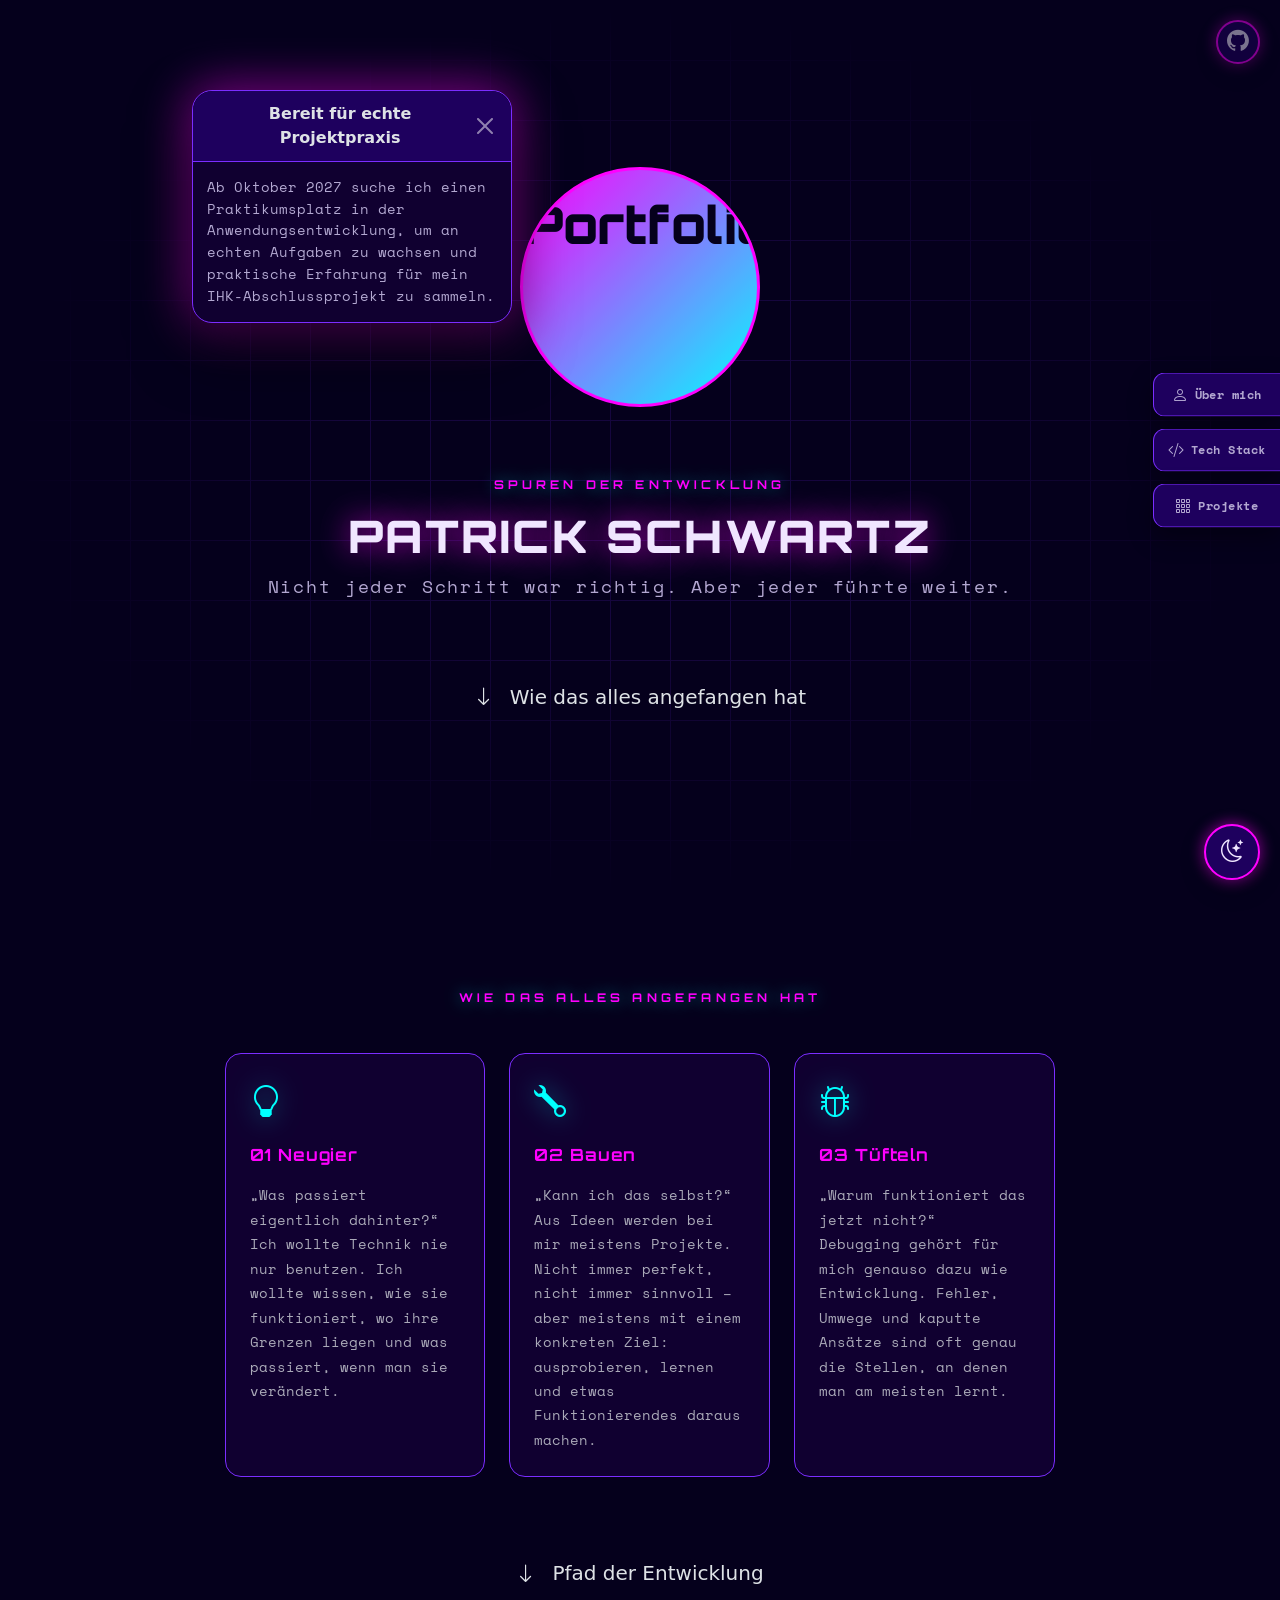
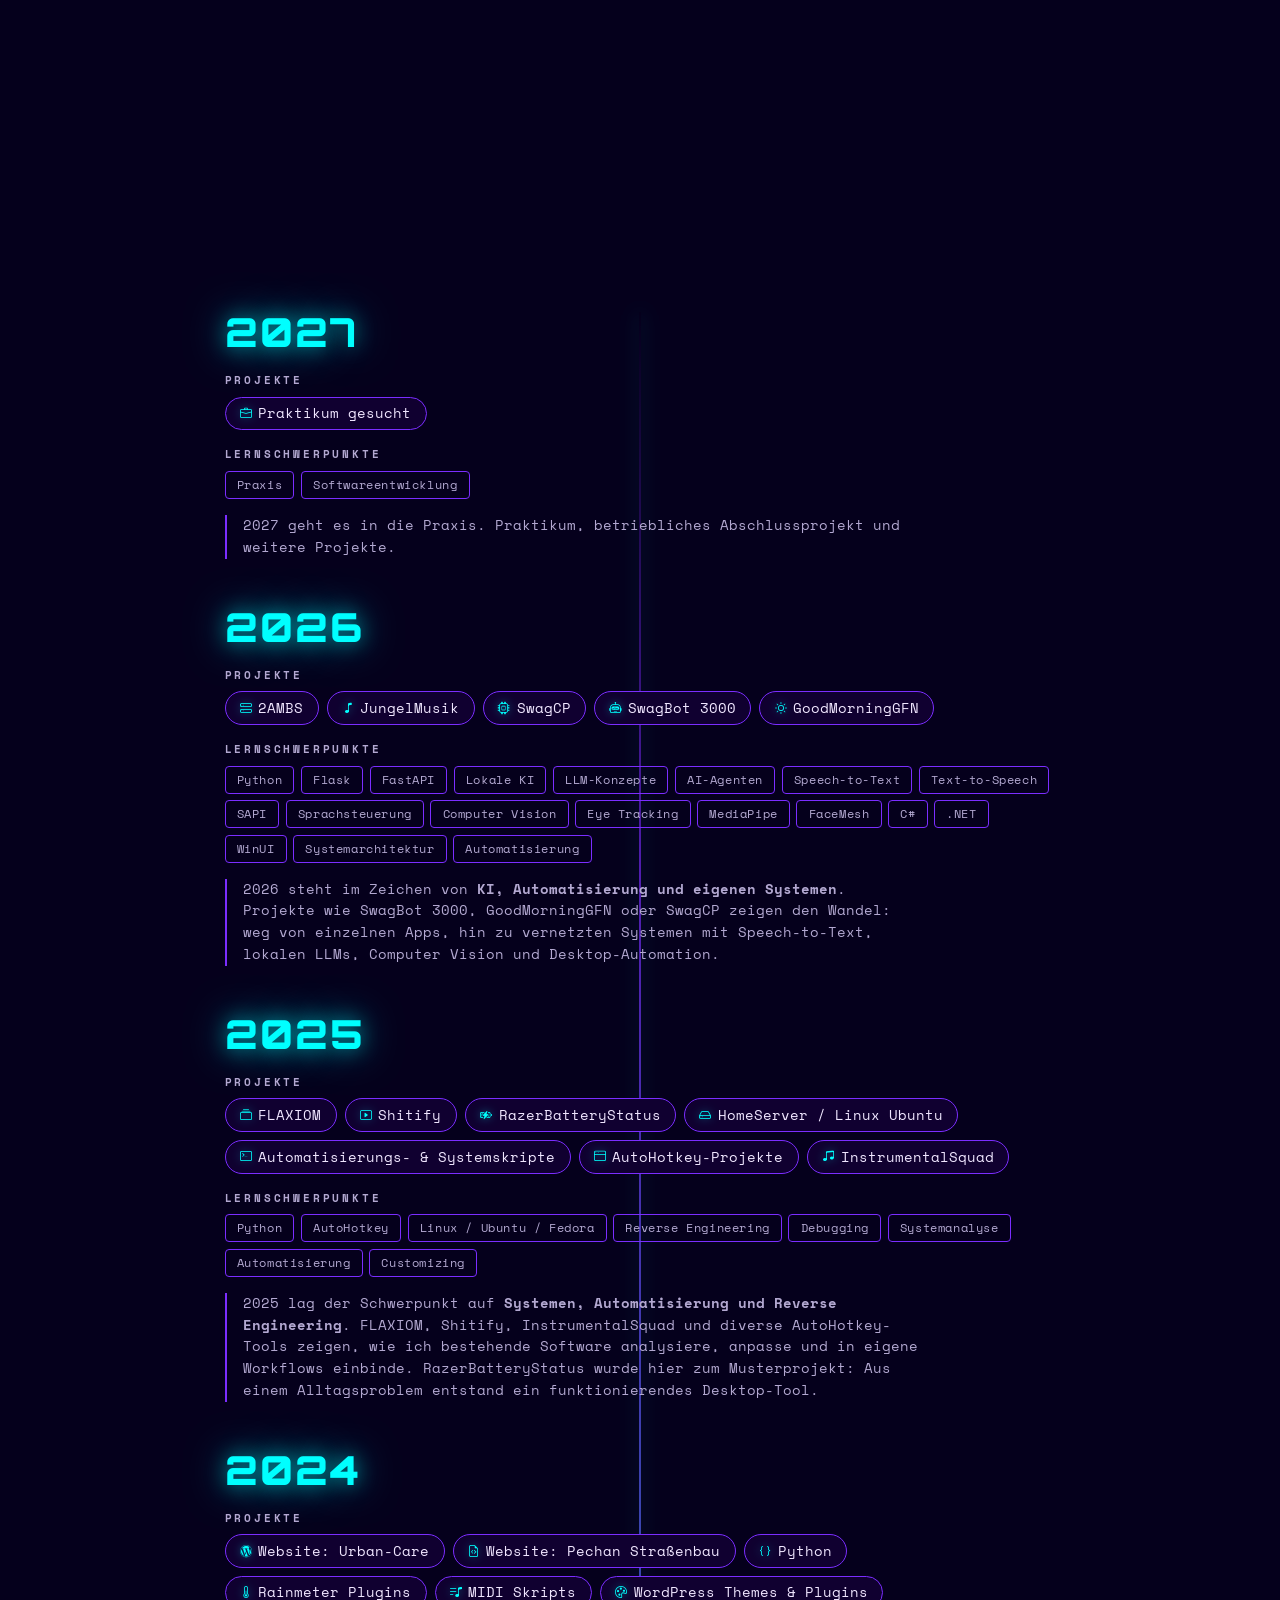
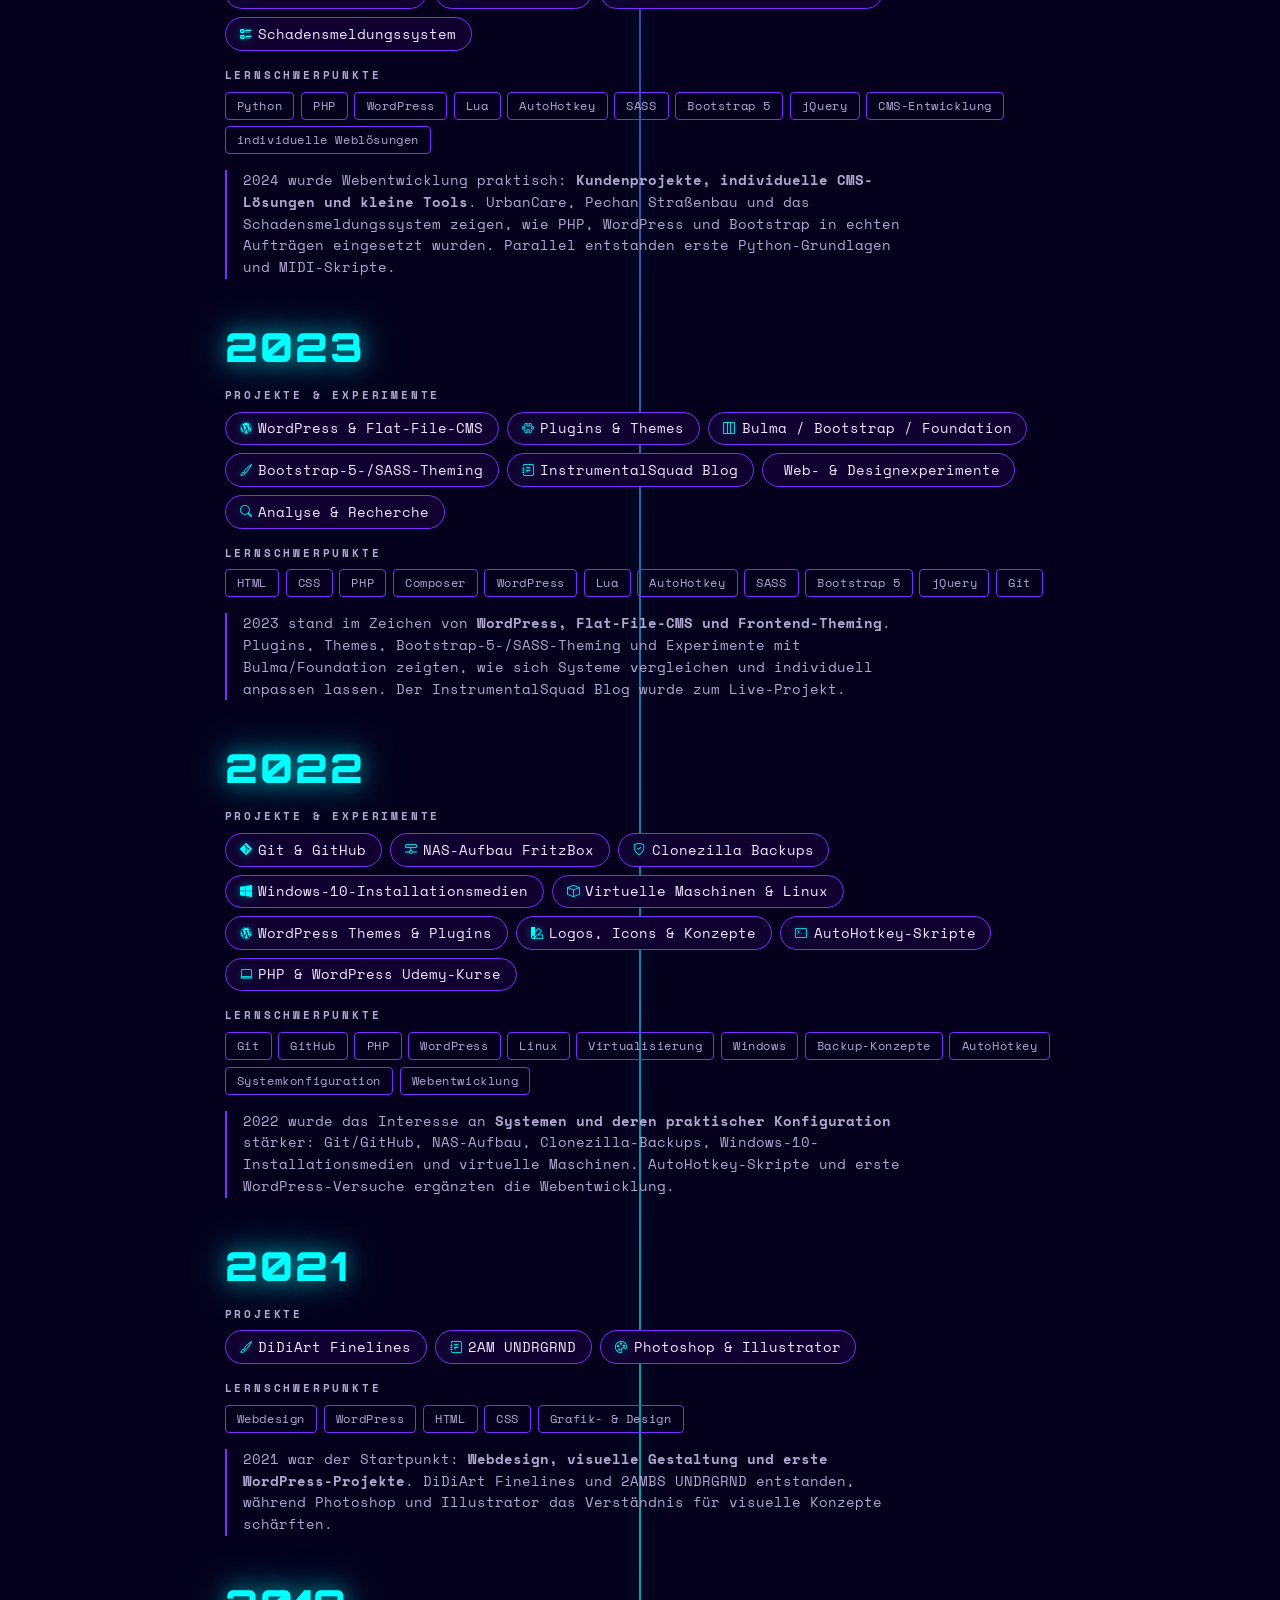
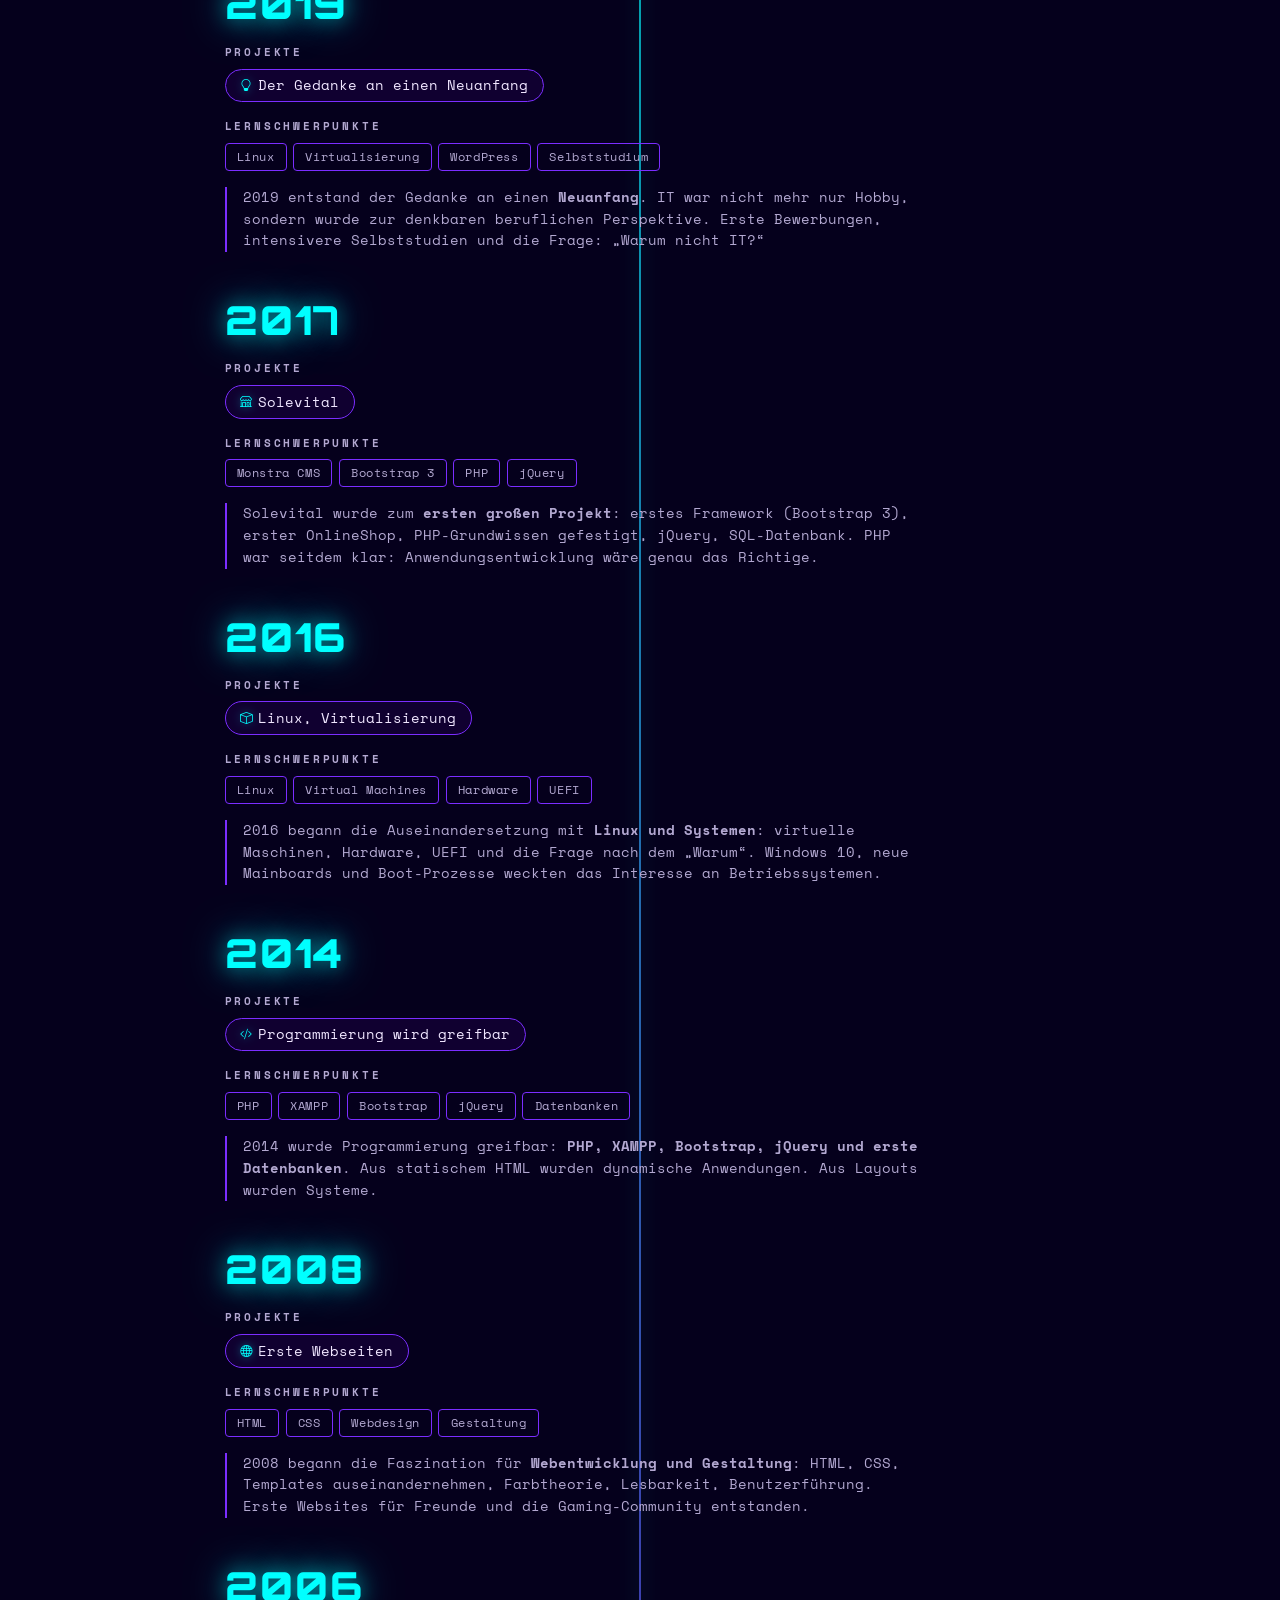
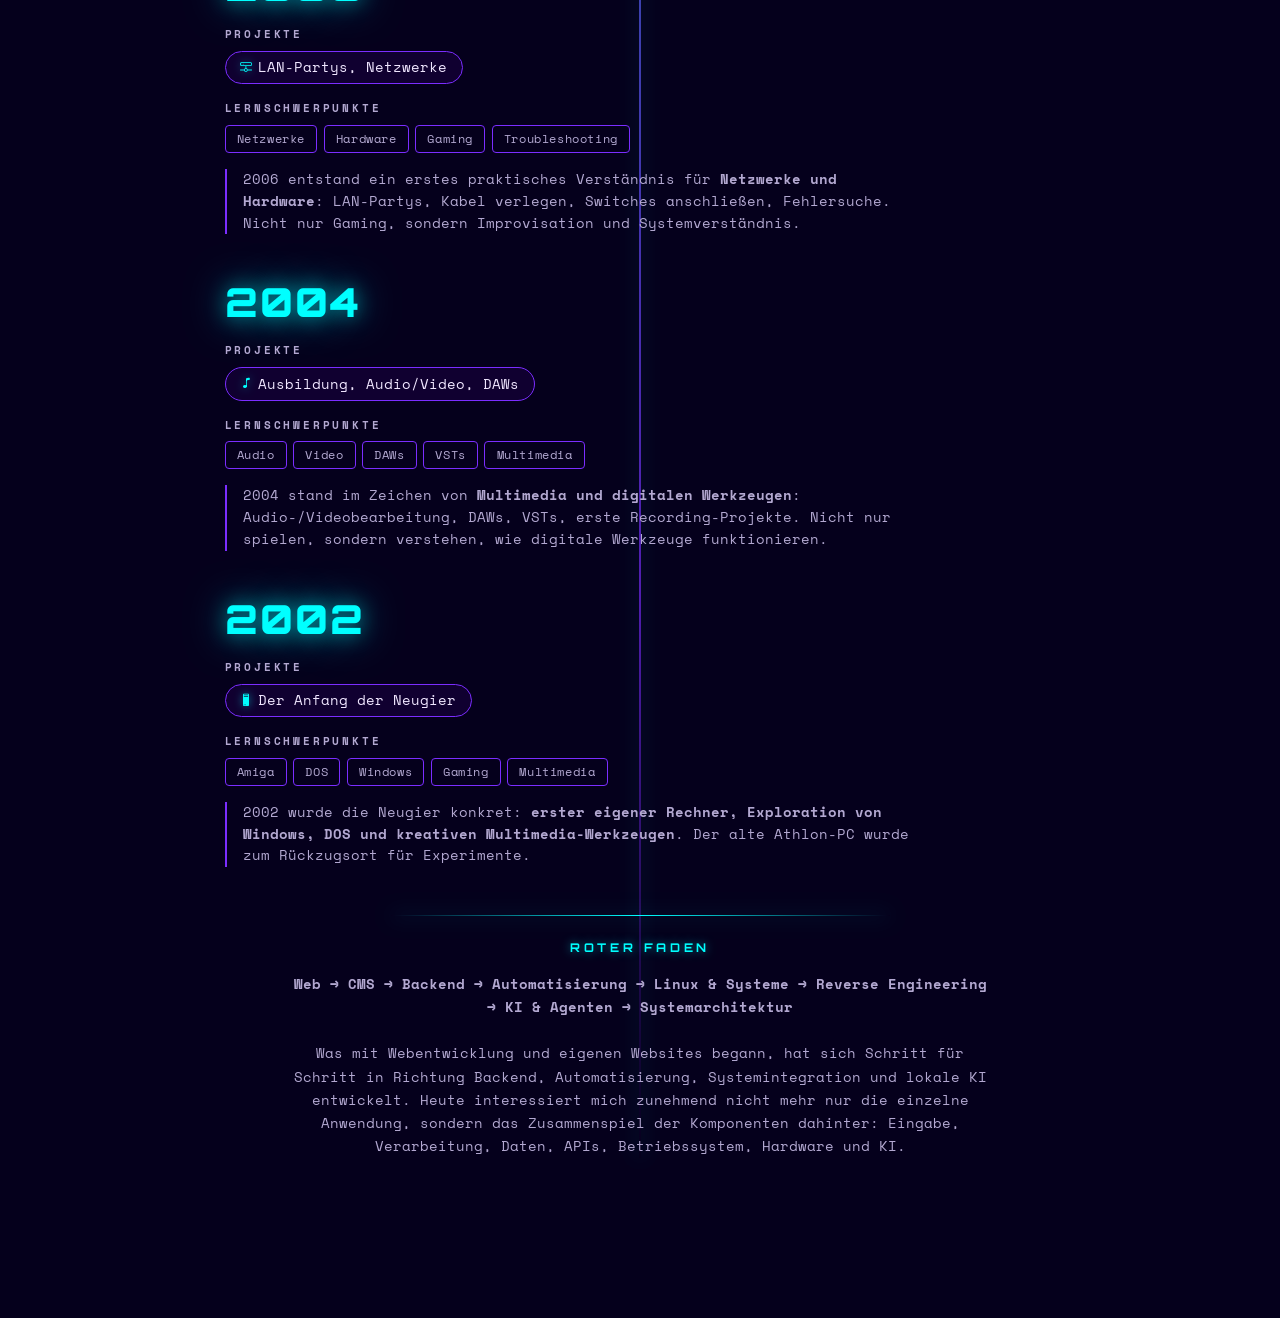
==== index.html @ 64265388 "Fix timeline structure: rebuild HTML, normalize containers, fix CSS width/z-index" ====
<!DOCTYPE html>

<html lang="de" data-bs-theme="dark">

<head>

  <meta charset="UTF-8" />

  <meta name="viewport" content="width=device-width, initial-scale=1.0" />

  <title>Portfolio</title>

  <link rel="stylesheet" href="assets/icons/bootstrap-icons.min.css" />

  <link rel="stylesheet" href="assets/css/custom.css" />

</head>

<body class="bg-deep">

  <div id="page-loader" class="page-loader">

    <div class="loader-spinner">

      <div class="spinner-ring"></div>

      <div class="spinner-ring"></div>

      <div class="spinner-ring"></div>

    </div>

  </div>



  <button id="theme-toggle-bottom" class="theme-toggle-bottom" title="Farbschema wechseln">

    <i class="bi bi-moon-stars"></i>

  </button>



  <!-- Cover -->

  <section id="hero" class="hero-section reveal-section">

    <div class="retro-grid"></div>

    <div class="container-fluid">

      <div class="row justify-content-center">

        <div class="col-12 col-md-10 col-lg-9 col-xl-8">

          <a href="https://github.com/pschwartz1986" target="_blank" rel="noopener" class="hero-github-icon">

            <i class="bi bi-github"></i>

          </a>

          <nav class="hero-side-nav">

            <button type="button" class="hero-side-btn" data-offcanvas-target="#offcanvasAbout" aria-label="Über mich">

              <i class="bi bi-person"></i>

              <span>Über mich</span>

            </button>

            <button type="button" class="hero-side-btn" data-offcanvas-target="#offcanvasTech" aria-label="Tech Stack">

              <i class="bi bi-code-slash"></i>

              <span>Tech Stack</span>

            </button>

            <button type="button" class="hero-side-btn" data-offcanvas-target="#offcanvasProjects"
              aria-label="Projekte">

              <i class="bi bi-grid-3x3-gap"></i>

              <span>Projekte</span>

            </button>

          </nav>

          <div class="text-center position-relative">

            <div class="mb-4 position-relative d-inline-block">

              <img src="https://avatars.githubusercontent.com/u/297923195?v=4" class="hero-avatar" alt="Portfolio" />

              <div id="speak-bubble" class="speak-bubble w-25" role="status" aria-live="polite" aria-atomic="true">

                <div class="speak-bubble-header">

                  <strong class="me-auto fw-bold">Bereit für echte Projektpraxis</strong>

                  <button type="button" class="btn-close speak-bubble-close" aria-label="Close"></button>

                </div>

                <div class="speak-bubble-body fw-medium text-start">

                  Ab Oktober 2027 suche ich einen Praktikumsplatz in der Anwendungsentwicklung, um an echten Aufgaben zu
                  wachsen und praktische Erfahrung für mein IHK-Abschlussprojekt zu sammeln.

                </div>

              </div>

            </div>

            <p class="hero-pre text-accent mb-3 fw-bold">SPUREN DER ENTWICKLUNG</p>

            <h1 class="display-1 hero-name glitch reveal-zoom" data-text="Patrick Schwartz">Patrick Schwartz</h1>

            <p class="hero-role mb-4">Nicht jeder Schritt war richtig. Aber jeder führte weiter.</p>

            <a href="#warum" class="btn btn-glow btn-lg my-5">

              <i class="bi bi-arrow-down me-3"></i>Wie das alles angefangen hat

            </a>

          </div>

        </div>

      </div>

    </div>

  </section>



  <section id="warum" class="section bg-deep reveal-section">

    <div class="container">

      <div class="row justify-content-center">

        <div class="col-12 col-lg-10 col-xl-9">

          <div class="text-center mb-5">

            <p class="hero-pre text-accent mb-3 fw-bold"></p>

            <h2 class="hero-pre text-accent fw-bold mb-4">Wie das alles angefangen hat</h2>

          </div>

          <div class="row g-4">

            <div class="col-md-4">

              <div class="why-card p-4 h-100">

                <div class="why-icon mb-3"><i class="bi bi-lightbulb"></i></div>

                <div class="why-title text-accent mb-3">01 Neugier</div>

                <p class="mb-0 text-muted">„Was passiert eigentlich dahinter?“<br>Ich wollte Technik nie nur benutzen.
                  Ich wollte wissen, wie sie funktioniert, wo ihre Grenzen liegen und was passiert, wenn man sie
                  verändert.</p>

              </div>

            </div>

            <div class="col-md-4">

              <div class="why-card p-4 h-100">

                <div class="why-icon mb-3"><i class="bi bi-wrench"></i></div>

                <div class="why-title text-accent mb-3">02 Bauen</div>

                <p class="mb-0 text-muted">„Kann ich das selbst?“<br>Aus Ideen werden bei mir meistens Projekte. Nicht
                  immer perfekt, nicht immer sinnvoll – aber meistens mit einem konkreten Ziel: ausprobieren, lernen und
                  etwas Funktionierendes daraus machen.</p>

              </div>

            </div>

            <div class="col-md-4">

              <div class="why-card p-4 h-100">

                <div class="why-icon mb-3"><i class="bi bi-bug"></i></div>

                <div class="why-title text-accent mb-3">03 Tüfteln</div>

                <p class="mb-0 text-muted">„Warum funktioniert das jetzt nicht?“<br>Debugging gehört für mich genauso
                  dazu wie Entwicklung. Fehler, Umwege und kaputte Ansätze sind oft genau die Stellen, an denen man am
                  meisten lernt.</p>

              </div>

            </div>

          </div>

          <div class="text-center mt-4">

            <a href="#projekte" class="btn btn-glow btn-lg my-5">

              <i class="bi bi-arrow-down me-3"></i>Pfad der Entwicklung

            </a>

          </div>

        </div>

      </div>

    </div>

  </section>

    <section id="projekte" class="section bg-deep reveal-section">
    <div class="container">
      <div class="row justify-content-center">
        <div class="col-12 col-lg-10 col-xl-9">

          <div class="timeline">

            <div class="tl-year-block">
              <div class="tl-year-header">2027</div>

              <span class="tl-section-title">Projekte</span>
              <div class="tl-projects">
                <span class="tl-project"><i class="bi bi-briefcase"></i>Praktikum gesucht</span>
              </div>

              <span class="tl-section-title">Lernschwerpunkte</span>
              <div class="tl-learning">
                <span class="tl-badge">Praxis</span>
                <span class="tl-badge">Softwareentwicklung</span>
              </div>

              <div class="tl-note">
                2027 geht es in die Praxis. Praktikum, betriebliches Abschlussprojekt und weitere Projekte.
              </div>
            </div>

            <div class="tl-year-block">
              <div class="tl-year-header">2026</div>

              <span class="tl-section-title">Projekte</span>
              <div class="tl-projects">
                <span class="tl-project"><i class="bi bi-hdd-stack"></i>2AMBS</span>
                <span class="tl-project"><i class="bi bi-music-note"></i>JungelMusik</span>
                <span class="tl-project"><i class="bi bi-cpu"></i>SwagCP</span>
                <span class="tl-project"><i class="bi bi-robot"></i>SwagBot 3000</span>
                <span class="tl-project"><i class="bi bi-sun"></i>GoodMorningGFN</span>
              </div>

              <span class="tl-section-title">Lernschwerpunkte</span>
              <div class="tl-learning">
                <span class="tl-badge">Python</span>
                <span class="tl-badge">Flask</span>
                <span class="tl-badge">FastAPI</span>
                <span class="tl-badge">Lokale KI</span>
                <span class="tl-badge">LLM-Konzepte</span>
                <span class="tl-badge">AI-Agenten</span>
                <span class="tl-badge">Speech-to-Text</span>
                <span class="tl-badge">Text-to-Speech</span>
                <span class="tl-badge">SAPI</span>
                <span class="tl-badge">Sprachsteuerung</span>
                <span class="tl-badge">Computer Vision</span>
                <span class="tl-badge">Eye Tracking</span>
                <span class="tl-badge">MediaPipe</span>
                <span class="tl-badge">FaceMesh</span>
                <span class="tl-badge">C#</span>
                <span class="tl-badge">.NET</span>
                <span class="tl-badge">WinUI</span>
                <span class="tl-badge">Systemarchitektur</span>
                <span class="tl-badge">Automatisierung</span>
              </div>

              <div class="tl-note">
                2026 steht im Zeichen von <strong>KI, Automatisierung und eigenen Systemen</strong>. Projekte wie SwagBot 3000, GoodMorningGFN oder SwagCP zeigen den Wandel: weg von einzelnen Apps, hin zu vernetzten Systemen mit Speech-to-Text, lokalen LLMs, Computer Vision und Desktop-Automation.
              </div>
            </div>

            <div class="tl-year-block">
              <div class="tl-year-header">2025</div>

              <span class="tl-section-title">Projekte</span>
              <div class="tl-projects">
                <span class="tl-project"><i class="bi bi-collection"></i>FLAXIOM</span>
                <span class="tl-project"><i class="bi bi-play-btn"></i>Shitify</span>
                <span class="tl-project"><i class="bi bi-battery-charging"></i>RazerBatteryStatus</span>
                <span class="tl-project"><i class="bi bi-hdd"></i>HomeServer / Linux Ubuntu</span>
                <span class="tl-project"><i class="bi bi-terminal"></i>Automatisierungs- &amp; Systemskripte</span>
                <span class="tl-project"><i class="bi bi-window"></i>AutoHotkey-Projekte</span>
                <span class="tl-project"><i class="bi bi-music-note-beamed"></i>InstrumentalSquad</span>
              </div>

              <span class="tl-section-title">Lernschwerpunkte</span>
              <div class="tl-learning">
                <span class="tl-badge">Python</span>
                <span class="tl-badge">AutoHotkey</span>
                <span class="tl-badge">Linux / Ubuntu / Fedora</span>
                <span class="tl-badge">Reverse Engineering</span>
                <span class="tl-badge">Debugging</span>
                <span class="tl-badge">Systemanalyse</span>
                <span class="tl-badge">Automatisierung</span>
                <span class="tl-badge">Customizing</span>
              </div>

              <div class="tl-note">
                2025 lag der Schwerpunkt auf <strong>Systemen, Automatisierung und Reverse Engineering</strong>. FLAXIOM, Shitify, InstrumentalSquad und diverse AutoHotkey-Tools zeigen, wie ich bestehende Software analysiere, anpasse und in eigene Workflows einbinde. RazerBatteryStatus wurde hier zum Musterprojekt: Aus einem Alltagsproblem entstand ein funktionierendes Desktop-Tool.
              </div>
            </div>

            <div class="tl-year-block">
              <div class="tl-year-header">2024</div>

              <span class="tl-section-title">Projekte</span>
              <div class="tl-projects">
                <span class="tl-project"><i class="bi bi-wordpress"></i>Website: Urban-Care</span>
                <span class="tl-project"><i class="bi bi-file-earmark-code"></i>Website: Pechan Straßenbau</span>
                <span class="tl-project"><i class="bi bi-braces"></i>Python</span>
                <span class="tl-project"><i class="bi bi-thermometer-half"></i>Rainmeter Plugins</span>
                <span class="tl-project"><i class="bi bi-music-note-list"></i>MIDI Skripts</span>
                <span class="tl-project"><i class="bi bi-palette"></i>WordPress Themes &amp; Plugins</span>
                <span class="tl-project"><i class="bi bi-ui-checks"></i>Schadensmeldungssystem</span>
              </div>

              <span class="tl-section-title">Lernschwerpunkte</span>
              <div class="tl-learning">
                <span class="tl-badge">Python</span>
                <span class="tl-badge">PHP</span>
                <span class="tl-badge">WordPress</span>
                <span class="tl-badge">Lua</span>
                <span class="tl-badge">AutoHotkey</span>
                <span class="tl-badge">SASS</span>
                <span class="tl-badge">Bootstrap 5</span>
                <span class="tl-badge">jQuery</span>
                <span class="tl-badge">CMS-Entwicklung</span>
                <span class="tl-badge">individuelle Weblösungen</span>
              </div>

              <div class="tl-note">
                2024 wurde Webentwicklung praktisch: <strong>Kundenprojekte, individuelle CMS-Lösungen und kleine Tools</strong>. UrbanCare, Pechan Straßenbau und das Schadensmeldungssystem zeigen, wie PHP, WordPress und Bootstrap in echten Aufträgen eingesetzt wurden. Parallel entstanden erste Python-Grundlagen und MIDI-Skripte.
              </div>
            </div>

            <div class="tl-year-block">
              <div class="tl-year-header">2023</div>

              <span class="tl-section-title">Projekte &amp; Experimente</span>
              <div class="tl-projects">
                <span class="tl-project"><i class="bi bi-wordpress"></i>WordPress &amp; Flat-File-CMS</span>
                <span class="tl-project"><i class="bi bi-puzzle"></i>Plugins &amp; Themes</span>
                <span class="tl-project"><i class="bi bi-layout-three-columns"></i>Bulma / Bootstrap / Foundation</span>
                <span class="tl-project"><i class="bi bi-brush"></i>Bootstrap-5-/SASS-Theming</span>
                <span class="tl-project"><i class="bi bi-journal-text"></i>InstrumentalSquad Blog</span>
                <span class="tl-project"><i class="bi bi-flask"></i>Web- &amp; Designexperimente</span>
                <span class="tl-project"><i class="bi bi-search"></i>Analyse &amp; Recherche</span>
              </div>

              <span class="tl-section-title">Lernschwerpunkte</span>
              <div class="tl-learning">
                <span class="tl-badge">HTML</span>
                <span class="tl-badge">CSS</span>
                <span class="tl-badge">PHP</span>
                <span class="tl-badge">Composer</span>
                <span class="tl-badge">WordPress</span>
                <span class="tl-badge">Lua</span>
                <span class="tl-badge">AutoHotkey</span>
                <span class="tl-badge">SASS</span>
                <span class="tl-badge">Bootstrap 5</span>
                <span class="tl-badge">jQuery</span>
                <span class="tl-badge">Git</span>
              </div>

              <div class="tl-note">
                2023 stand im Zeichen von <strong>WordPress, Flat-File-CMS und Frontend-Theming</strong>. Plugins, Themes, Bootstrap-5-/SASS-Theming und Experimente mit Bulma/Foundation zeigten, wie sich Systeme vergleichen und individuell anpassen lassen. Der InstrumentalSquad Blog wurde zum Live-Projekt.
              </div>
            </div>

            <div class="tl-year-block">
              <div class="tl-year-header">2022</div>

              <span class="tl-section-title">Projekte &amp; Experimente</span>
              <div class="tl-projects">
                <span class="tl-project"><i class="bi bi-git"></i>Git &amp; GitHub</span>
                <span class="tl-project"><i class="bi bi-hdd-network"></i>NAS-Aufbau FritzBox</span>
                <span class="tl-project"><i class="bi bi-shield-check"></i>Clonezilla Backups</span>
                <span class="tl-project"><i class="bi bi-windows"></i>Windows-10-Installationsmedien</span>
                <span class="tl-project"><i class="bi bi-box"></i>Virtuelle Maschinen &amp; Linux</span>
                <span class="tl-project"><i class="bi bi-wordpress"></i>WordPress Themes &amp; Plugins</span>
                <span class="tl-project"><i class="bi bi-palette2"></i>Logos, Icons &amp; Konzepte</span>
                <span class="tl-project"><i class="bi bi-terminal"></i>AutoHotkey-Skripte</span>
                <span class="tl-project"><i class="bi bi-laptop"></i>PHP &amp; WordPress Udemy-Kurse</span>
              </div>

              <span class="tl-section-title">Lernschwerpunkte</span>
              <div class="tl-learning">
                <span class="tl-badge">Git</span>
                <span class="tl-badge">GitHub</span>
                <span class="tl-badge">PHP</span>
                <span class="tl-badge">WordPress</span>
                <span class="tl-badge">Linux</span>
                <span class="tl-badge">Virtualisierung</span>
                <span class="tl-badge">Windows</span>
                <span class="tl-badge">Backup-Konzepte</span>
                <span class="tl-badge">AutoHotkey</span>
                <span class="tl-badge">Systemkonfiguration</span>
                <span class="tl-badge">Webentwicklung</span>
              </div>

              <div class="tl-note">
                2022 wurde das Interesse an <strong>Systemen und deren praktischer Konfiguration</strong> stärker: Git/GitHub, NAS-Aufbau, Clonezilla-Backups, Windows-10-Installationsmedien und virtuelle Maschinen. AutoHotkey-Skripte und erste WordPress-Versuche ergänzten die Webentwicklung.
              </div>
            </div>

            <div class="tl-year-block">
              <div class="tl-year-header">2021</div>

              <span class="tl-section-title">Projekte</span>
              <div class="tl-projects">
                <span class="tl-project"><i class="bi bi-brush"></i>DiDiArt Finelines</span>
                <span class="tl-project"><i class="bi bi-journal-text"></i>2AM UNDRGRND</span>
                <span class="tl-project"><i class="bi bi-palette"></i>Photoshop &amp; Illustrator</span>
              </div>

              <span class="tl-section-title">Lernschwerpunkte</span>
              <div class="tl-learning">
                <span class="tl-badge">Webdesign</span>
                <span class="tl-badge">WordPress</span>
                <span class="tl-badge">HTML</span>
                <span class="tl-badge">CSS</span>
                <span class="tl-badge">Grafik- &amp; Design</span>
              </div>

              <div class="tl-note">
                2021 war der Startpunkt: <strong>Webdesign, visuelle Gestaltung und erste WordPress-Projekte</strong>. DiDiArt Finelines und 2AMBS UNDRGRND entstanden, während Photoshop und Illustrator das Verständnis für visuelle Konzepte schärften.
              </div>
            </div>

            <div class="tl-year-block">
              <div class="tl-year-header">2019</div>

              <span class="tl-section-title">Projekte</span>
              <div class="tl-projects">
                <span class="tl-project"><i class="bi bi-lightbulb"></i>Der Gedanke an einen Neuanfang</span>
              </div>

              <span class="tl-section-title">Lernschwerpunkte</span>
              <div class="tl-learning">
                <span class="tl-badge">Linux</span>
                <span class="tl-badge">Virtualisierung</span>
                <span class="tl-badge">WordPress</span>
                <span class="tl-badge">Selbststudium</span>
              </div>

              <div class="tl-note">
                2019 entstand der Gedanke an einen <strong>Neuanfang</strong>. IT war nicht mehr nur Hobby, sondern wurde zur denkbaren beruflichen Perspektive. Erste Bewerbungen, intensivere Selbststudien und die Frage: „Warum nicht IT?“
              </div>
            </div>

            <div class="tl-year-block">
              <div class="tl-year-header">2017</div>

              <span class="tl-section-title">Projekte</span>
              <div class="tl-projects">
                <span class="tl-project"><i class="bi bi-shop"></i>Solevital</span>
              </div>

              <span class="tl-section-title">Lernschwerpunkte</span>
              <div class="tl-learning">
                <span class="tl-badge">Monstra CMS</span>
                <span class="tl-badge">Bootstrap 3</span>
                <span class="tl-badge">PHP</span>
                <span class="tl-badge">jQuery</span>
              </div>

              <div class="tl-note">
                Solevital wurde zum <strong>ersten großen Projekt</strong>: erstes Framework (Bootstrap 3), erster OnlineShop, PHP-Grundwissen gefestigt, jQuery, SQL-Datenbank. PHP war seitdem klar: Anwendungsentwicklung wäre genau das Richtige.
              </div>
            </div>

            <div class="tl-year-block">
              <div class="tl-year-header">2016</div>

              <span class="tl-section-title">Projekte</span>
              <div class="tl-projects">
                <span class="tl-project"><i class="bi bi-box"></i>Linux, Virtualisierung</span>
              </div>

              <span class="tl-section-title">Lernschwerpunkte</span>
              <div class="tl-learning">
                <span class="tl-badge">Linux</span>
                <span class="tl-badge">Virtual Machines</span>
                <span class="tl-badge">Hardware</span>
                <span class="tl-badge">UEFI</span>
              </div>

              <div class="tl-note">
                2016 begann die Auseinandersetzung mit <strong>Linux und Systemen</strong>: virtuelle Maschinen, Hardware, UEFI und die Frage nach dem „Warum“. Windows 10, neue Mainboards und Boot-Prozesse weckten das Interesse an Betriebssystemen.
              </div>
            </div>

            <div class="tl-year-block">
              <div class="tl-year-header">2014</div>

              <span class="tl-section-title">Projekte</span>
              <div class="tl-projects">
                <span class="tl-project"><i class="bi bi-code-slash"></i>Programmierung wird greifbar</span>
              </div>

              <span class="tl-section-title">Lernschwerpunkte</span>
              <div class="tl-learning">
                <span class="tl-badge">PHP</span>
                <span class="tl-badge">XAMPP</span>
                <span class="tl-badge">Bootstrap</span>
                <span class="tl-badge">jQuery</span>
                <span class="tl-badge">Datenbanken</span>
              </div>

              <div class="tl-note">
                2014 wurde Programmierung greifbar: <strong>PHP, XAMPP, Bootstrap, jQuery und erste Datenbanken</strong>. Aus statischem HTML wurden dynamische Anwendungen. Aus Layouts wurden Systeme.
              </div>
            </div>

            <div class="tl-year-block">
              <div class="tl-year-header">2008</div>

              <span class="tl-section-title">Projekte</span>
              <div class="tl-projects">
                <span class="tl-project"><i class="bi bi-globe"></i>Erste Webseiten</span>
              </div>

              <span class="tl-section-title">Lernschwerpunkte</span>
              <div class="tl-learning">
                <span class="tl-badge">HTML</span>
                <span class="tl-badge">CSS</span>
                <span class="tl-badge">Webdesign</span>
                <span class="tl-badge">Gestaltung</span>
              </div>

              <div class="tl-note">
                2008 begann die Faszination für <strong>Webentwicklung und Gestaltung</strong>: HTML, CSS, Templates auseinandernehmen, Farbtheorie, Lesbarkeit, Benutzerführung. Erste Websites für Freunde und die Gaming-Community entstanden.
              </div>
            </div>

            <div class="tl-year-block">
              <div class="tl-year-header">2006</div>

              <span class="tl-section-title">Projekte</span>
              <div class="tl-projects">
                <span class="tl-project"><i class="bi bi-hdd-network"></i>LAN-Partys, Netzwerke</span>
              </div>

              <span class="tl-section-title">Lernschwerpunkte</span>
              <div class="tl-learning">
                <span class="tl-badge">Netzwerke</span>
                <span class="tl-badge">Hardware</span>
                <span class="tl-badge">Gaming</span>
                <span class="tl-badge">Troubleshooting</span>
              </div>

              <div class="tl-note">
                2006 entstand ein erstes praktisches Verständnis für <strong>Netzwerke und Hardware</strong>: LAN-Partys, Kabel verlegen, Switches anschließen, Fehlersuche. Nicht nur Gaming, sondern Improvisation und Systemverständnis.
              </div>
            </div>

            <div class="tl-year-block">
              <div class="tl-year-header">2004</div>

              <span class="tl-section-title">Projekte</span>
              <div class="tl-projects">
                <span class="tl-project"><i class="bi bi-music-note"></i>Ausbildung, Audio/Video, DAWs</span>
              </div>

              <span class="tl-section-title">Lernschwerpunkte</span>
              <div class="tl-learning">
                <span class="tl-badge">Audio</span>
                <span class="tl-badge">Video</span>
                <span class="tl-badge">DAWs</span>
                <span class="tl-badge">VSTs</span>
                <span class="tl-badge">Multimedia</span>
              </div>

              <div class="tl-note">
                2004 stand im Zeichen von <strong>Multimedia und digitalen Werkzeugen</strong>: Audio-/Videobearbeitung, DAWs, VSTs, erste Recording-Projekte. Nicht nur spielen, sondern verstehen, wie digitale Werkzeuge funktionieren.
              </div>
            </div>

            <div class="tl-year-block">
              <div class="tl-year-header">2002</div>

              <span class="tl-section-title">Projekte</span>
              <div class="tl-projects">
                <span class="tl-project"><i class="bi bi-pc"></i>Der Anfang der Neugier</span>
              </div>

              <span class="tl-section-title">Lernschwerpunkte</span>
              <div class="tl-learning">
                <span class="tl-badge">Amiga</span>
                <span class="tl-badge">DOS</span>
                <span class="tl-badge">Windows</span>
                <span class="tl-badge">Gaming</span>
                <span class="tl-badge">Multimedia</span>
              </div>

              <div class="tl-note">
                2002 wurde die Neugier konkret: <strong>erster eigener Rechner, Exploration von Windows, DOS und kreativen Multimedia-Werkzeugen</strong>. Der alte Athlon-PC wurde zum Rückzugsort für Experimente.
              </div>

              <div class="tl-thread my-5">
                <div class="tl-thread-title">Roter Faden</div>
                <div class="tl-thread-text">
                  <strong>Web → CMS → Backend → Automatisierung → Linux &amp; Systeme → Reverse Engineering → KI &amp; Agenten → Systemarchitektur</strong><br><br>
                  Was mit Webentwicklung und eigenen Websites begann, hat sich Schritt für Schritt in Richtung Backend, Automatisierung, Systemintegration und lokale KI entwickelt. Heute interessiert mich zunehmend nicht mehr nur die einzelne Anwendung, sondern das Zusammenspiel der Komponenten dahinter: Eingabe, Verarbeitung, Daten, APIs, Betriebssystem, Hardware und KI.
                </div>
              </div>
            </div>

          </div>
        </div>
      </div>
    </div>
  </section>


  <div id="portfolio-modal" class="portfolio-modal" aria-hidden="true">

    <div class="portfolio-modal__panel" role="dialog" aria-modal="true">

      <div class="portfolio-modal__header">

        <h2 class="portfolio-modal__title" id="modal-title"></h2>

        <button id="modal-close" class="portfolio-modal__close" aria-label="Schließen">

          <i class="bi bi-x-lg"></i>

        </button>

      </div>

      <div class="portfolio-modal__body">

        <div class="portfolio-modal__grid">

          <div class="portfolio-modal__media">

            <img id="modal-img" src="" alt="Projektvorschau" />

          </div>

          <div class="portfolio-modal__content">

            <p class="portfolio-modal__desc" id="modal-desc"></p>

            <div class="portfolio-modal__tags" id="modal-tags"></div>

            <div class="portfolio-modal__actions" id="modal-actions"></div>

          </div>

        </div>

      </div>

    </div>

  </div>


  <script src="assets/bootstrap/js/bootstrap.bundle.min.js"></script>

  <script>

    (function () {

      var themeToggle = document.getElementById('theme-toggle-bottom');

      var themeKey = 'portfolio-theme';



      function applyTheme(theme) {

        document.documentElement.setAttribute('data-bs-theme', theme);

      }



      function initTheme() {

        var saved = localStorage.getItem(themeKey) || 'dark';

        applyTheme(saved);

        var icon = themeToggle && themeToggle.querySelector('i');

        if (icon) {

          icon.className = saved === 'dark' ? 'bi bi-moon-stars' : 'bi bi-sun';

        }

      }



      if (themeToggle) {

        themeToggle.addEventListener('click', function () {

          var current = document.documentElement.getAttribute('data-bs-theme');

          var next = current === 'dark' ? 'light' : 'dark';

          applyTheme(next);

          localStorage.setItem(themeKey, next);

          var icon = themeToggle.querySelector('i');

          if (icon) {

            icon.className = next === 'dark' ? 'bi bi-moon-stars' : 'bi bi-sun';

          }

        });

      }



      initTheme();



      document.querySelectorAll('a[href^="#"]').forEach(function (anchor) {

        anchor.addEventListener('click', function (e) {

          var targetId = this.getAttribute('href');

          if (targetId === '#') return;

          var target = document.querySelector(targetId);

          if (target) {

            e.preventDefault();

            target.scrollIntoView({ behavior: 'smooth', block: 'start' });

          }

        });

      });



      function revealVisible() {

        document.querySelectorAll('.reveal-section, .tl-item').forEach(function (el) {

          if (!el.classList.contains('visible')) {

            var rect = el.getBoundingClientRect();

            if (rect.top < window.innerHeight && rect.bottom > 0) {

              el.classList.add('visible');

            }

          }

        });

      }



      if ('IntersectionObserver' in window) {

        var observer = new IntersectionObserver(function (entries) {

          entries.forEach(function (entry) {

            if (entry.isIntersecting) {

              entry.target.classList.add('visible');

              observer.unobserve(entry.target);

            }

          });

        }, { threshold: 0.01 });



        document.querySelectorAll('.reveal-section, .reveal-zoom, .reveal-fade, .tl-item, .tl-card').forEach(function (el) {

          observer.observe(el);

        });

      } else {

        document.querySelectorAll('.reveal-section, .reveal-zoom, .reveal-fade, .tl-item, .tl-card').forEach(function (el) {

          el.classList.add('visible');

        });

      }



      window.addEventListener('load', function () {

        window.scrollTo(0, 0);

        var loader = document.getElementById('page-loader');

        if (loader) {

          loader.classList.add('is-hidden');

        }

        setTimeout(revealVisible, 100);

      });



      function createMockThumbnail(title) {

        var canvas = document.createElement('canvas');

        canvas.width = 280;

        canvas.height = 158;

        var ctx = canvas.getContext('2d');

        var bg = ctx.createLinearGradient(0, 0, 280, 158);

        bg.addColorStop(0, '#6b21a8');

        bg.addColorStop(0.5, '#7c3aed');

        bg.addColorStop(1, '#4c1d95');

        ctx.fillStyle = bg;

        ctx.fillRect(0, 0, 280, 158);

        ctx.fillStyle = 'rgba(255,255,255,0.35)';

        ctx.beginPath();

        ctx.arc(26, 26, 9, 0, Math.PI * 2);

        ctx.fill();

        ctx.beginPath();

        ctx.arc(52, 26, 9, 0, Math.PI * 2);

        ctx.fill();

        ctx.beginPath();

        ctx.arc(78, 26, 9, 0, Math.PI * 2);

        ctx.fill();

        ctx.fillStyle = 'rgba(255,255,255,0.95)';

        ctx.font = '600 13px Orbitron, Arial, sans-serif';

        ctx.textAlign = 'center';

        ctx.fillText(title, 140, 88);

        return canvas.toDataURL('image/png');

      }



      function getThumbnailSrc(title) {

        var normalized = title.toLowerCase();

        if (normalized.indexOf('2ambs') !== -1 || normalized.indexOf('sass generator') !== -1) {

          return 'assets/imgs/projekte/2ambs_sass_generator.png';

        }

        if (normalized.indexOf('razer') !== -1 || normalized.indexOf('battery') !== -1) {

          return 'assets/imgs/projekte/razer_battery_status.png';

        }

        if (normalized.indexOf('jungelmusik') !== -1) {

          return 'assets/imgs/projekte/jungelmusik.png';

        }

        if (normalized.indexOf('urban-care') !== -1 || normalized.indexOf('urban care') !== -1) {

          return 'assets/imgs/projekte/urbancare.png';

        }

        if (normalized.indexOf('pechan') !== -1 || normalized.indexOf('strassenbau') !== -1) {

          return 'assets/imgs/projekte/pechan.png';

        }

        if (normalized.indexOf('solevital') !== -1 || normalized.indexOf('salzgrotte') !== -1) {

          return 'assets/imgs/projekte/solevital.png';

        }

        return null;

      }



      var modal = document.getElementById('portfolio-modal');

      var modalImg = document.getElementById('modal-img');

      var modalTitle = document.getElementById('modal-title');

      var modalDesc = document.getElementById('modal-desc');

      var modalTags = document.getElementById('modal-tags');

      var modalActions = document.getElementById('modal-actions');

      var modalClose = document.getElementById('modal-close');



      function openModal(card) {

        var titleEl = card.querySelector('.tl-title');

        var tagEls = card.querySelectorAll('.tl-tag');

        var title = titleEl ? titleEl.textContent.trim() : '';

        var fullDesc = card.getAttribute('data-desc') || '';

        var tags = Array.from(tagEls).map(function (t) { return t.textContent.trim(); });

        var href = card.getAttribute('data-href');



        modalTitle.textContent = title;

        modalDesc.textContent = fullDesc;

        modalTags.innerHTML = '';

        tags.forEach(function (tag) {

          var span = document.createElement('span');

          span.className = 'portfolio-modal__tag';

          span.textContent = tag;

          modalTags.appendChild(span);

        });



        modalActions.innerHTML = '';

        if (href) {

          var a = document.createElement('a');

          a.href = href;

          a.target = '_blank';

          a.rel = 'noopener';

          a.innerHTML = '<i class="bi bi-box-arrow-up-right me-2"></i>Projekt öffnen';

          modalActions.appendChild(a);

        }



        var thumbSrc = getThumbnailSrc(title);

        modalImg.src = thumbSrc || '';

        modalImg.style.display = thumbSrc ? 'block' : 'none';



        modal.classList.add('is-open');

        modal.setAttribute('aria-hidden', 'false');

        document.body.style.overflow = 'hidden';

        modalClose.focus();

      }



      function closeModal() {

        modal.classList.remove('is-open');

        modal.setAttribute('aria-hidden', 'true');

        document.body.style.overflow = '';

      }



      var projects = {

        solevital: {

          title: 'Solevital',

          type: 'Frühes Webprojekt',

          image: 'assets/imgs/projekte/solevital.png',

          short: 'Der Punkt, an dem aus HTML/CSS-Bastelei ein echtes Webprojekt wurde.',

          description: 'Solevital war das erste große Projekt und ein Wendepunkt: erstes Framework (Bootstrap 3), erster OnlineShop, PHP-Grundwissen gefestigt, jQuery, SQL-Datenbank. Aus HTML/CSS-Bastelei wurde ein echtes Webprojekt mit CMS. Hier wurde klar: Anwendungsentwicklung ist genau das Richtige.',

          tags: ['Monstra CMS', 'PHP', 'Bootstrap 3', 'jQuery'],

          links: []

        },

        pechan: {

          title: 'Pechan Straßenbau',

          type: 'Kundenprojekt',

          image: 'assets/imgs/projekte/pechan.png',

          short: 'Individuelles Webprojekt mit eigener Umsetzung von Layout, Struktur und Funktionen.',

          description: 'Ein echtes Kundenprojekt, bei dem Layout, Struktur und Funktionen individuell umgesetzt wurden. PHP, JavaScript, Bootstrap und SASS kamen zusammen, um eine praktische Lösung zu bauen, die auch in der Praxis funktioniert.',

          tags: ['PHP', 'JavaScript', 'Bootstrap', 'SASS'],

          links: []

        },

        urbancare: {

          title: 'Urban Care',

          type: 'WordPress',

          image: 'assets/imgs/projekte/urbancare.png',

          short: 'Custom-Theme, Formularlogik und angepasste Inhaltsstruktur für ein reales Webprojekt.',

          description: 'Urban Care zeigt, was mit WordPress möglich ist, wenn man tiefer einsteigt: ein eigenes Custom-Theme, angepasste Formularlogik und eine auf den Kunden abgestimmte Inhaltsstruktur.',

          tags: ['WordPress', 'PHP', 'Custom Theme', 'Formulare'],

          links: []

        },

        razer: {

          title: 'Razer Battery Status',

          type: 'Tool',

          image: 'assets/imgs/projekte/razer_battery_status.png',

          short: 'Kleines Desktop-Tool, entstanden aus einem nervigen Alltagsproblem.',

          description: 'Razer Battery Status ist eines der relevantesten Projekte: Es zeigt analytisches Denken, Systemverständnis und die Fähigkeit, aus einem Alltagsproblem eine funktionierende Lösung zu bauen. Ohne API, ohne offizielle Schnittstelle – nur durch Logdateien, Reverse Engineering und AutoHotkey v2 entstand ein Desktop-Tool, das den Akkustand zuverlässig anzeigt. Nicht groß, aber genau die Herangehensweise, die mich prägt.',

          tags: ['AutoHotkey v2', 'Windows', 'Logs', 'Overlay'],

          links: []

        },

        jungelmusik: {

          title: 'Jungelmusik',

          type: 'Webapp',

          image: 'assets/imgs/projekte/jungelmusik.png',

          short: 'Aktuelles Flask-Projekt mit externen Integrationen und eigener Oberfläche.',

          description: 'Jungelmusik ist eine Flask-Webapp mit externen Integrationen und einer eigenen Oberfläche. Sie zeigt, wie sich Python als Backend mit modernen Frontend-Technologien verbinden lässt.',

          tags: ['Python', 'Flask', 'Bootstrap', 'SASS'],

          links: []

        },

        '2ambs': {

          title: '2AMBS Sass Generator',

          type: 'Developer Tool',

          image: 'assets/imgs/projekte/2ambs_sass_generator.png',

          short: 'Tool zur Erstellung und Anpassung von Bootstrap-5-Themes über eine Oberfläche.',

          description: 'Der 2AMBS Sass Generator ist ein Developer Tool, das die Arbeit mit Bootstrap 5-Themes über eine einfache Oberfläche zugänglich macht. SASS wird interaktiver und nachvollziehbarer.',

          tags: ['Python', 'Flask', 'SASS', 'Bootstrap 5'],

          links: []

        },

        portfolio: {

          title: 'Portfolio',

          type: 'Dokumentation',

          image: 'assets/imgs/projekte/github_portfolio.png',

          short: 'Diese Seite verbindet Projekte, Lernweg und persönliche Entwicklung.',

          description: 'Dieses Portfolio selbst ist ein eigenes Projekt: Es dokumentiert nicht nur fertige Arbeiten, sondern verbindet Lernweg, Technikinteresse und persönliche Entwicklung zu einer nachvollziehbaren Geschichte.',

          tags: ['HTML', 'CSS', 'JavaScript', 'GitHub Pages'],

          links: []

        }

      };



      function openProjectModal(projectId) {

        var project = projects[projectId];

        if (!project) return;



        modalTitle.textContent = project.title;

        modalDesc.textContent = project.description || project.short;

        modalTags.innerHTML = '';

        project.tags.forEach(function (tag) {

          var span = document.createElement('span');

          span.className = 'portfolio-modal__tag';

          span.textContent = tag;

          modalTags.appendChild(span);

        });



        if (project.image) {

          modalImg.src = project.image;

          modalImg.style.display = 'block';

        } else {

          modalImg.removeAttribute('src');

          modalImg.style.display = 'none';

        }



        modalActions.innerHTML = '';

        if (project.links && project.links.length) {

          project.links.forEach(function (link) {

            var a = document.createElement('a');

            a.href = link.href;

            a.target = '_blank';

            a.rel = 'noopener';

            a.textContent = link.label;

            modalActions.appendChild(a);

          });

        }



        modal.classList.add('is-open');

        modal.setAttribute('aria-hidden', 'false');

        document.body.style.overflow = 'hidden';

        modalClose.focus();

      }



      document.querySelectorAll('.project-preview-card').forEach(function (card) {

        card.style.cursor = 'pointer';

        card.addEventListener('click', function () {

          var projectId = card.getAttribute('data-project-id');

          if (projectId) openProjectModal(projectId);

        });

        card.addEventListener('keydown', function (e) {

          if (e.key === 'Enter' || e.key === ' ') {

            e.preventDefault();

            var projectId = card.getAttribute('data-project-id');

            if (projectId) openProjectModal(projectId);

          }

        });

      });



      document.querySelectorAll('.tl-card').forEach(function (card) {

        card.style.cursor = 'pointer';

        card.addEventListener('click', function () {

          openModal(card);

        });

      });



      if (modalClose) {

        modalClose.addEventListener('click', closeModal);

      }



      if (modal) {

        modal.addEventListener('click', function (e) {

          if (e.target === modal) {

            closeModal();

          }

        });

      }



      document.addEventListener('keydown', function (e) {

        if (e.key === 'Escape' && modal.classList.contains('is-open')) {

          closeModal();

        }

      });



      if (document.readyState === 'complete') {

        onPageReady();

      } else {

        window.addEventListener('load', onPageReady);

      }



      function onPageReady() {

        window.scrollTo(0, 0);

        var loader = document.getElementById('page-loader');

        if (loader) {

          loader.classList.add('is-hidden');

        }

        setTimeout(revealVisible, 100);

        setTimeout(function () {

          var toastEl = document.getElementById('speak-bubble');

          if (toastEl) {

            toastEl.classList.add('is-visible');

          }

        }, 1200);

      }



      document.querySelector('.speak-bubble-close') && document.querySelector('.speak-bubble-close').addEventListener('click', function () {

        var toastEl = document.querySelector('.speak-bubble');

        if (toastEl) {

          toastEl.classList.remove('is-visible');

        }

      });



      var offcanvases = document.querySelectorAll('.hero-offcanvas');

      offcanvases.forEach(function (panel) {

        panel.addEventListener('show.bs.offcanvas', function () {

          var toastEl = document.querySelector('.speak-bubble');

          if (toastEl) {

            toastEl.classList.remove('is-visible');

          }

        });

      });

      document.querySelectorAll('.hero-side-btn').forEach(function (btn) {

        btn.addEventListener('click', function (e) {

          e.preventDefault();

          e.stopPropagation();

          var targetSelector = btn.getAttribute('data-offcanvas-target');

          if (!targetSelector) return;

          var panel = document.querySelector(targetSelector);

          if (!panel) return;

          var scrollY = window.scrollY;

          var offcanvas = bootstrap.Offcanvas.getOrCreateInstance(panel);

          offcanvas.show();

          panel.addEventListener('shown.bs.offcanvas', function restoreScroll() {

            window.scrollTo(0, scrollY);

            panel.removeEventListener('shown.bs.offcanvas', restoreScroll);

          });

        });

      });

    })();

  </script>



  <div class="offcanvas offcanvas-end hero-offcanvas" tabindex="-1" id="offcanvasAbout"
    aria-labelledby="offcanvasAboutLabel">

    <div class="offcanvas-header">

      <h5 class="offcanvas-title hero-pre text-accent mb-3 fw-bold" id="offcanvasAboutLabel">Über mich</h5>

      <button type="button" class="btn-close" data-bs-dismiss="offcanvas" aria-label="Close"></button>

    </div>

    <div class="offcanvas-body">

      <div class="d-flex align-items-center gap-3 mb-4">

        <div>

          <div class="fw-bold fs-5">Patrick Schwartz</div>

          <div class="text-muted small">Umschüler Fachinformatiker Anwendungsentwicklung</div>

        </div>

      </div>

      <div class="d-grid gap-3 small">

        <div class="cv-profile p-3">

          <div class="text-accent mb-2"><i class="bi bi-lightning me-2"></i>Aktueller Stand</div>

          <p class="mb-0 text-muted">Aktuell liegt mein Fokus auf <strong>Umschulung, Weiterbildung und praktischer
              Softwareentwicklung</strong>. Ich verbinde die Inhalte der Umschulung mit eigenen Projekten, Kursen und
            Zertifikaten und versuche, Gelerntes möglichst direkt praktisch umzusetzen.</p>

          <p class="mb-0 text-muted mt-2">Besonders intensiv beschäftige ich mich derzeit mit <strong>KI und
              Systemarchitektur</strong> – darunter lokale Sprachmodelle, AI-Agenten, Speech-to-Text, Text-to-Speech,
            Voice-Cloning und Sprachsteuerung. Daraus ist unter anderem mein langfristiges Projekt <strong>SwagBot
              3000</strong> entstanden.</p>

        </div>

        <div class="cv-profile p-3">

          <div class="text-accent mb-2"><i class="bi bi-diagram-3 me-2"></i>Projektweg &amp; Interessen</div>

          <p class="mb-0 text-muted">Ich bin technisch eher <strong>Allrounder als Spezialist</strong>. Über die Jahre
            habe ich mich mit Webentwicklung, Programmierung, Linux, Windows, Automatisierung, Hardware, Design, Audio
            und inzwischen zunehmend mit KI beschäftigt.</p>

          <p class="mb-0 text-muted mt-2">Mich interessiert vor allem das <strong>Verstehen von Konzepten und deren
              praktischer Umsetzung</strong>: analysieren, planen, bauen, testen, Fehler finden und verbessern.</p>

          <p class="mb-0 text-muted mt-2">Die breite Erfahrung bedeutet dabei nicht, jede Technologie bis ins letzte
            Detail zu beherrschen – dafür habe ich in vielen Bereichen praktische Berührungspunkte und kann
            Zusammenhänge schnell erfassen.</p>

        </div>

        <div class="cv-profile p-3">

          <div class="text-accent mb-2"><i class="bi bi-crosshair me-2"></i>Aktueller Fokus</div>

          <p class="mb-0 text-muted">Mein Schwerpunkt entwickelt sich zunehmend in Richtung <strong>KI,
              Softwareentwicklung und Systemarchitektur</strong>.</p>

          <p class="mb-0 text-muted mt-2">Dabei geht es mir nicht darum, möglichst viele Technologien aufzulisten,
            sondern darum zu verstehen, <strong>wie einzelne Komponenten zu einem funktionierenden Gesamtsystem
              werden</strong>.</p>

          <p class="mb-0 text-muted mt-2">Mein aktueller Ansatz ist daher simpel:</p>

          <p class="mb-0 text-muted mt-2"><strong>Lernen → ausprobieren → bauen → scheitern → verstehen →
              verbessern.</strong></p>

        </div>

      </div>

    </div>

  </div>

  <div class="offcanvas offcanvas-end hero-offcanvas" tabindex="-1" id="offcanvasTech"
    aria-labelledby="offcanvasTechLabel">

    <div class="offcanvas-header">

      <h5 class="offcanvas-title hero-pre text-accent mb-3 fw-bold" id="offcanvasTechLabel">Tech Stack</h5>

      <button type="button" class="btn-close" data-bs-dismiss="offcanvas" aria-label="Close"></button>

    </div>

    <div class="offcanvas-body">

      <p class="offcanvas-intro text-muted small mb-4">Keine vollständige Skill-Liste. Ein kompakter Überblick über
        Technologien und Werkzeuge, mit denen ich praktisch gearbeitet, experimentiert und eigene Projekte umgesetzt
        habe.</p>

      <div class="d-flex flex-column gap-3">

        <div class="cv-profile p-3">

          <div class="text-accent mb-2 fw-bold"><i class="bi bi-code-slash me-2"></i>Development</div>

          <div class="d-flex flex-wrap gap-1">

            <span class="badge-tech">Python</span>

            <span class="badge-tech">C#</span>

            <span class="badge-tech">.NET</span>

            <span class="badge-tech">PHP</span>

            <span class="badge-tech">JavaScript</span>

            <span class="badge-tech">HTML</span>

            <span class="badge-tech">CSS</span>

            <span class="badge-tech">SQL</span>

            <span class="badge-tech">jQuery</span>

          </div>

        </div>

        <div class="cv-profile p-3">

          <div class="text-accent mb-2 fw-bold"><i class="bi bi-cpu me-2"></i>AI &amp; Voice</div>

          <div class="d-flex flex-wrap gap-1">

            <span class="badge-tech">Local LLMs</span>

            <span class="badge-tech">AI Agents</span>

            <span class="badge-tech">Speech-to-Text</span>

            <span class="badge-tech">Text-to-Speech</span>

            <span class="badge-tech">Whisper</span>

            <span class="badge-tech">SAPI</span>

            <span class="badge-tech">Voice-Cloning</span>

            <span class="badge-tech">Prompt Engineering</span>

          </div>

        </div>

        <div class="cv-profile p-3">

          <div class="text-accent mb-2 fw-bold"><i class="bi bi-gear me-2"></i>Systems &amp; Tools</div>

          <div class="d-flex flex-wrap gap-1">

            <span class="badge-tech">Windows</span>

            <span class="badge-tech">Linux</span>

            <span class="badge-tech">PowerShell</span>

            <span class="badge-tech">Shell</span>

            <span class="badge-tech">AutoHotkey</span>

            <span class="badge-tech">Git</span>

            <span class="badge-tech">Docker</span>

          </div>

        </div>

        <div class="cv-profile p-3">

          <div class="text-accent mb-2 fw-bold"><i class="bi bi-server me-2"></i>Web &amp; Backend</div>

          <div class="d-flex flex-wrap gap-1">

            <span class="badge-tech">Flask</span>

            <span class="badge-tech">FastAPI</span>

            <span class="badge-tech">WordPress</span>

            <span class="badge-tech">REST APIs</span>

            <span class="badge-tech">SQLite</span>

            <span class="badge-tech">Bootstrap</span>

            <span class="badge-tech">SASS</span>

            <span class="badge-tech">Composer</span>

          </div>

        </div>

        <div class="cv-profile p-3">

          <div class="text-accent mb-2 fw-bold"><i class="bi bi-tools me-2"></i>Experimentation &amp; Engineering</div>

          <div class="d-flex flex-wrap gap-1">

            <span class="badge-tech">Computer Vision</span>

            <span class="badge-tech">Eye Tracking</span>

            <span class="badge-tech">FaceMesh</span>

            <span class="badge-tech">MIDI</span>

            <span class="badge-tech">Reverse Engineering</span>

            <span class="badge-tech">Debugging</span>

            <span class="badge-tech">Systemanalyse</span>

          </div>

        </div>

        <div class="cv-profile p-3">

          <div class="text-accent mb-2 fw-bold"><i class="bi bi-star me-2"></i>Interests</div>

          <div class="d-flex flex-wrap gap-1">

            <span class="badge-tech">KI</span>

            <span class="badge-tech">Systemarchitektur</span>

            <span class="badge-tech">Automatisierung</span>

            <span class="badge-tech">Lokale Systeme</span>

            <span class="badge-tech">Sprachsteuerung</span>

            <span class="badge-tech">Customizing</span>

            <span class="badge-tech">Reverse Engineering</span>

            <span class="badge-tech">Experimentelle Software</span>

          </div>

        </div>

      </div>

    </div>

  </div>

  <div class="offcanvas offcanvas-end hero-offcanvas" tabindex="-1" id="offcanvasProjects"
    aria-labelledby="offcanvasProjectsLabel">

    <div class="offcanvas-header">

      <h5 class="offcanvas-title hero-pre text-accent mb-3 fw-bold" id="offcanvasProjectsLabel">Projektübersicht</h5>

      <button type="button" class="btn-close" data-bs-dismiss="offcanvas" aria-label="Close"></button>

    </div>

    <div class="offcanvas-body">

      <p class="offcanvas-intro text-muted small mb-4">Eine kompakte Auswahl meiner Projekte</p>

      <div class="project-preview-grid" id="project-preview-grid">

        <div class="project-preview-card" data-project-id="solevital" tabindex="0" role="button"
          aria-label="Details zu Solevital öffnen">

          <div class="project-preview-img-wrap">

            <img src="assets/imgs/projekte/solevital.png" alt="Projektvorschau Solevital" class="project-preview-img"
              loading="lazy" />

          </div>

          <div class="project-preview-body">

            <div class="project-preview-head">

              <h3 class="project-preview-title">Sole-Vital</h3>

              <span class="project-type-badge">2016</span>

            </div>

            <p class="project-preview-desc">Der Punkt, an dem aus HTML/CSS-Bastelei ein echtes Webprojekt wurde.</p>

            <div class="project-preview-tags">

              <span class="project-preview-tag">Monstra CMS</span>

              <span class="project-preview-tag">PHP</span>

              <span class="project-preview-tag">Bootstrap 3</span>

              <span class="project-preview-tag">jQuery</span>

            </div>

          </div>

        </div>

        <div class="project-preview-card" data-project-id="pechan" tabindex="0" role="button"
          aria-label="Details zu Pechan Straßenbau öffnen">

          <div class="project-preview-img-wrap">

            <img src="assets/imgs/projekte/pechan.png" alt="Projektvorschau Pechan Straßenbau"
              class="project-preview-img" loading="lazy" />

          </div>

          <div class="project-preview-body">

            <div class="project-preview-head">

              <h3 class="project-preview-title">Pechan Straßenbau</h3>

              <span class="project-type-badge">2024</span>

            </div>

            <p class="project-preview-desc">Individuelles Webprojekt mit eigener Umsetzung von Layout, Struktur und
              Funktionen.</p>

            <div class="project-preview-tags">

              <span class="project-preview-tag">PHP</span>

              <span class="project-preview-tag">JavaScript</span>

              <span class="project-preview-tag">Bootstrap</span>

              <span class="project-preview-tag">SASS</span>

            </div>

          </div>

        </div>

        <div class="project-preview-card" data-project-id="urbancare" tabindex="0" role="button"
          aria-label="Details zu Urban Care öffnen">

          <div class="project-preview-img-wrap">

            <img src="assets/imgs/projekte/urbancare.png" alt="Projektvorschau Urban Care" class="project-preview-img"
              loading="lazy" />

          </div>

          <div class="project-preview-body">

            <div class="project-preview-head">

              <h3 class="project-preview-title">Urban-Care</h3>

              <span class="project-type-badge">2024</span>

            </div>

            <p class="project-preview-desc">Custom-Theme, Formularlogik und angepasste Inhaltsstruktur für ein reales
              Webprojekt.</p>

            <div class="project-preview-tags">

              <span class="project-preview-tag">WordPress</span>

              <span class="project-preview-tag">PHP</span>

              <span class="project-preview-tag">Custom</span>

              <span class="project-preview-tag">Bootstrap 5</span>

            </div>

          </div>

        </div>

        <div class="project-preview-card" data-project-id="razer" tabindex="0" role="button"
          aria-label="Details zu Razer Battery Status öffnen">

          <div class="project-preview-img-wrap">

            <img src="assets/imgs/projekte/razer_battery_status.png" alt="Projektvorschau Razer Battery Status"
              class="project-preview-img" loading="lazy" />

          </div>

          <div class="project-preview-body">

            <div class="project-preview-head">

              <h3 class="project-preview-title">RazerBatteryStatus</h3>

              <span class="project-type-badge">Tool</span>

            </div>

            <p class="project-preview-desc">Kleines Desktop-Tool, entstanden aus einem nervigen Alltagsproblem.</p>

            <div class="project-preview-tags">

              <span class="project-preview-tag">AutoHotkey v2</span>

              <span class="project-preview-tag">Razer</span>

              <span class="project-preview-tag">Python</span>

              <span class="project-preview-tag">Debug</span>

            </div>

          </div>

        </div>

        <div class="project-preview-card" data-project-id="jungelmusik" tabindex="0" role="button"
          aria-label="Details zu Jungelmusik öffnen">

          <div class="project-preview-img-wrap">

            <img src="assets/imgs/projekte/jungelmusik.png" alt="Projektvorschau Jungelmusik"
              class="project-preview-img" loading="lazy" />

          </div>

          <div class="project-preview-body">

            <div class="project-preview-head">

              <h3 class="project-preview-title">JungelMusik</h3>

              <span class="project-type-badge">2026</span>

            </div>

            <p class="project-preview-desc">Aktuelles Flask-Projekt mit externen Integrationen und eigener Oberfläche.
            </p>

            <div class="project-preview-tags">

              <span class="project-preview-tag">Python</span>

              <span class="project-preview-tag">Flask</span>

              <span class="project-preview-tag">Bootstrap 5</span>

              <span class="project-preview-tag">Custom</span>

            </div>

          </div>

        </div>

        <div class="project-preview-card" data-project-id="2ambs" tabindex="0" role="button"
          aria-label="Details zu 2AMBS Sass Generator öffnen">

          <div class="project-preview-img-wrap">

            <img src="assets/imgs/projekte/2ambs_sass_generator.png" alt="Projektvorschau 2AMBS Sass Generator"
              class="project-preview-img" loading="lazy" />

          </div>

          <div class="project-preview-body">

            <div class="project-preview-head">

              <h3 class="project-preview-title">2AMBS Sass Generator</h3>

              <span class="project-type-badge">Developer Tool</span>

            </div>

            <p class="project-preview-desc">Tool zur Erstellung und Anpassung von Bootstrap-5-Themes über eine
              Oberfläche.</p>

            <div class="project-preview-tags">

              <span class="project-preview-tag">Python</span>

              <span class="project-preview-tag">Flask</span>

              <span class="project-preview-tag">SASS</span>

              <span class="project-preview-tag">Bootstrap 5</span>

            </div>

          </div>

        </div>

        <div class="project-preview-card" data-project-id="portfolio" tabindex="0" role="button"
          aria-label="Details zum Portfolio öffnen">

          <div class="project-preview-img-wrap">

            <img src="assets/imgs/projekte/github_portfolio.png" alt="Projektvorschau Portfolio"
              class="project-preview-img" loading="lazy"
              onerror="this.parentElement.classList.add('project-preview-img-placeholder'); this.style.display='none';" />

          </div>

          <div class="project-preview-body">

            <div class="project-preview-head">

              <h3 class="project-preview-title">Portfolio</h3>

              <span class="project-type-badge">Dokumentation</span>

            </div>

            <p class="project-preview-desc">Diese Seite verbindet Projekte, Lernweg und persönliche Entwicklung.</p>

            <div class="project-preview-tags">

              <span class="project-preview-tag">HTML</span>

              <span class="project-preview-tag">CSS</span>

              <span class="project-preview-tag">JavaScript</span>

              <span class="project-preview-tag">GitHub Pages</span>

            </div>

          </div>

        </div>

      </div>

    </div>

  </div>

</body>

</html>
---- assets/css/custom.css ----
@charset "UTF-8";
@import url("https://fonts.googleapis.com/css2?family=Orbitron:wght@400;500;600;700;800;900&family=Space+Mono:ital,wght@0,400;0,700;1,400&display=swap");
/*!
 * Bootstrap  v5.3.8 (https://getbootstrap.com/)
 * Copyright 2011-2025 The Bootstrap Authors
 * Licensed under MIT (https://github.com/twbs/bootstrap/blob/main/LICENSE)
 */
:root,
[data-bs-theme=light] {
  --bs-blue: #0d6efd;
  --bs-indigo: #6610f2;
  --bs-purple: #6f42c1;
  --bs-pink: #d63384;
  --bs-red: #dc3545;
  --bs-orange: #fd7e14;
  --bs-yellow: #ffc107;
  --bs-green: #198754;
  --bs-teal: #20c997;
  --bs-cyan: #0dcaf0;
  --bs-black: #000;
  --bs-white: #fff;
  --bs-gray: #6c757d;
  --bs-gray-dark: #343a40;
  --bs-gray-100: #f8f9fa;
  --bs-gray-200: #e9ecef;
  --bs-gray-300: #dee2e6;
  --bs-gray-400: #ced4da;
  --bs-gray-500: #adb5bd;
  --bs-gray-600: #6c757d;
  --bs-gray-700: #495057;
  --bs-gray-800: #343a40;
  --bs-gray-900: #212529;
  --bs-primary: #0d6efd;
  --bs-secondary: #6c757d;
  --bs-success: #198754;
  --bs-info: #0dcaf0;
  --bs-warning: #ffc107;
  --bs-danger: #dc3545;
  --bs-light: #f8f9fa;
  --bs-dark: #212529;
  --bs-primary-rgb: 13, 110, 253;
  --bs-secondary-rgb: 108, 117, 125;
  --bs-success-rgb: 25, 135, 84;
  --bs-info-rgb: 13, 202, 240;
  --bs-warning-rgb: 255, 193, 7;
  --bs-danger-rgb: 220, 53, 69;
  --bs-light-rgb: 248, 249, 250;
  --bs-dark-rgb: 33, 37, 41;
  --bs-primary-text-emphasis: rgb(5.2, 44, 101.2);
  --bs-secondary-text-emphasis: rgb(43.2, 46.8, 50);
  --bs-success-text-emphasis: rgb(10, 54, 33.6);
  --bs-info-text-emphasis: rgb(5.2, 80.8, 96);
  --bs-warning-text-emphasis: rgb(102, 77.2, 2.8);
  --bs-danger-text-emphasis: rgb(88, 21.2, 27.6);
  --bs-light-text-emphasis: #495057;
  --bs-dark-text-emphasis: #495057;
  --bs-primary-bg-subtle: rgb(206.6, 226, 254.6);
  --bs-secondary-bg-subtle: rgb(225.6, 227.4, 229);
  --bs-success-bg-subtle: rgb(209, 231, 220.8);
  --bs-info-bg-subtle: rgb(206.6, 244.4, 252);
  --bs-warning-bg-subtle: rgb(255, 242.6, 205.4);
  --bs-danger-bg-subtle: rgb(248, 214.6, 217.8);
  --bs-light-bg-subtle: rgb(251.5, 252, 252.5);
  --bs-dark-bg-subtle: #ced4da;
  --bs-primary-border-subtle: rgb(158.2, 197, 254.2);
  --bs-secondary-border-subtle: rgb(196.2, 199.8, 203);
  --bs-success-border-subtle: rgb(163, 207, 186.6);
  --bs-info-border-subtle: rgb(158.2, 233.8, 249);
  --bs-warning-border-subtle: rgb(255, 230.2, 155.8);
  --bs-danger-border-subtle: rgb(241, 174.2, 180.6);
  --bs-light-border-subtle: #e9ecef;
  --bs-dark-border-subtle: #adb5bd;
  --bs-white-rgb: 255, 255, 255;
  --bs-black-rgb: 0, 0, 0;
  --bs-font-sans-serif: system-ui, -apple-system, "Segoe UI", Roboto, "Helvetica Neue", "Noto Sans", "Liberation Sans", Arial, sans-serif, "Apple Color Emoji", "Segoe UI Emoji", "Segoe UI Symbol", "Noto Color Emoji";
  --bs-font-monospace: SFMono-Regular, Menlo, Monaco, Consolas, "Liberation Mono", "Courier New", monospace;
  --bs-gradient: linear-gradient(180deg, rgba(255, 255, 255, 0.15), rgba(255, 255, 255, 0));
  --bs-body-font-family: var(--bs-font-sans-serif);
  --bs-body-font-size: 1rem;
  --bs-body-font-weight: 400;
  --bs-body-line-height: 1.5;
  --bs-body-color: #212529;
  --bs-body-color-rgb: 33, 37, 41;
  --bs-body-bg: #fff;
  --bs-body-bg-rgb: 255, 255, 255;
  --bs-emphasis-color: #000;
  --bs-emphasis-color-rgb: 0, 0, 0;
  --bs-secondary-color: rgba(33, 37, 41, 0.75);
  --bs-secondary-color-rgb: 33, 37, 41;
  --bs-secondary-bg: #e9ecef;
  --bs-secondary-bg-rgb: 233, 236, 239;
  --bs-tertiary-color: rgba(33, 37, 41, 0.5);
  --bs-tertiary-color-rgb: 33, 37, 41;
  --bs-tertiary-bg: #f8f9fa;
  --bs-tertiary-bg-rgb: 248, 249, 250;
  --bs-heading-color: inherit;
  --bs-link-color: #0d6efd;
  --bs-link-color-rgb: 13, 110, 253;
  --bs-link-decoration: underline;
  --bs-link-hover-color: rgb(10.4, 88, 202.4);
  --bs-link-hover-color-rgb: 10, 88, 202;
  --bs-code-color: #d63384;
  --bs-highlight-color: #212529;
  --bs-highlight-bg: rgb(255, 242.6, 205.4);
  --bs-border-width: 1px;
  --bs-border-style: solid;
  --bs-border-color: #dee2e6;
  --bs-border-color-translucent: rgba(0, 0, 0, 0.175);
  --bs-border-radius: 0.375rem;
  --bs-border-radius-sm: 0.25rem;
  --bs-border-radius-lg: 0.5rem;
  --bs-border-radius-xl: 1rem;
  --bs-border-radius-xxl: 2rem;
  --bs-border-radius-2xl: var(--bs-border-radius-xxl);
  --bs-border-radius-pill: 50rem;
  --bs-box-shadow: 0 0.5rem 1rem rgba(0, 0, 0, 0.15);
  --bs-box-shadow-sm: 0 0.125rem 0.25rem rgba(0, 0, 0, 0.075);
  --bs-box-shadow-lg: 0 1rem 3rem rgba(0, 0, 0, 0.175);
  --bs-box-shadow-inset: inset 0 1px 2px rgba(0, 0, 0, 0.075);
  --bs-focus-ring-width: 0.25rem;
  --bs-focus-ring-opacity: 0.25;
  --bs-focus-ring-color: rgba(13, 110, 253, 0.25);
  --bs-form-valid-color: #198754;
  --bs-form-valid-border-color: #198754;
  --bs-form-invalid-color: #dc3545;
  --bs-form-invalid-border-color: #dc3545;
}

[data-bs-theme=dark] {
  color-scheme: dark;
  --bs-body-color: #dee2e6;
  --bs-body-color-rgb: 222, 226, 230;
  --bs-body-bg: #212529;
  --bs-body-bg-rgb: 33, 37, 41;
  --bs-emphasis-color: #fff;
  --bs-emphasis-color-rgb: 255, 255, 255;
  --bs-secondary-color: rgba(222, 226, 230, 0.75);
  --bs-secondary-color-rgb: 222, 226, 230;
  --bs-secondary-bg: #343a40;
  --bs-secondary-bg-rgb: 52, 58, 64;
  --bs-tertiary-color: rgba(222, 226, 230, 0.5);
  --bs-tertiary-color-rgb: 222, 226, 230;
  --bs-tertiary-bg: rgb(42.5, 47.5, 52.5);
  --bs-tertiary-bg-rgb: 43, 48, 53;
  --bs-primary-text-emphasis: rgb(109.8, 168, 253.8);
  --bs-secondary-text-emphasis: rgb(166.8, 172.2, 177);
  --bs-success-text-emphasis: rgb(117, 183, 152.4);
  --bs-info-text-emphasis: rgb(109.8, 223.2, 246);
  --bs-warning-text-emphasis: rgb(255, 217.8, 106.2);
  --bs-danger-text-emphasis: rgb(234, 133.8, 143.4);
  --bs-light-text-emphasis: #f8f9fa;
  --bs-dark-text-emphasis: #dee2e6;
  --bs-primary-bg-subtle: rgb(2.6, 22, 50.6);
  --bs-secondary-bg-subtle: rgb(21.6, 23.4, 25);
  --bs-success-bg-subtle: rgb(5, 27, 16.8);
  --bs-info-bg-subtle: rgb(2.6, 40.4, 48);
  --bs-warning-bg-subtle: rgb(51, 38.6, 1.4);
  --bs-danger-bg-subtle: rgb(44, 10.6, 13.8);
  --bs-light-bg-subtle: #343a40;
  --bs-dark-bg-subtle: #1a1d20;
  --bs-primary-border-subtle: rgb(7.8, 66, 151.8);
  --bs-secondary-border-subtle: rgb(64.8, 70.2, 75);
  --bs-success-border-subtle: rgb(15, 81, 50.4);
  --bs-info-border-subtle: rgb(7.8, 121.2, 144);
  --bs-warning-border-subtle: rgb(153, 115.8, 4.2);
  --bs-danger-border-subtle: rgb(132, 31.8, 41.4);
  --bs-light-border-subtle: #495057;
  --bs-dark-border-subtle: #343a40;
  --bs-heading-color: inherit;
  --bs-link-color: rgb(109.8, 168, 253.8);
  --bs-link-hover-color: rgb(138.84, 185.4, 254.04);
  --bs-link-color-rgb: 110, 168, 254;
  --bs-link-hover-color-rgb: 139, 185, 254;
  --bs-code-color: rgb(230.4, 132.6, 181.2);
  --bs-highlight-color: #dee2e6;
  --bs-highlight-bg: rgb(102, 77.2, 2.8);
  --bs-border-color: #495057;
  --bs-border-color-translucent: rgba(255, 255, 255, 0.15);
  --bs-form-valid-color: rgb(117, 183, 152.4);
  --bs-form-valid-border-color: rgb(117, 183, 152.4);
  --bs-form-invalid-color: rgb(234, 133.8, 143.4);
  --bs-form-invalid-border-color: rgb(234, 133.8, 143.4);
}

*,
*::before,
*::after {
  box-sizing: border-box;
}

@media (prefers-reduced-motion: no-preference) {
  :root {
    scroll-behavior: smooth;
  }
}

body {
  margin: 0;
  font-family: var(--bs-body-font-family);
  font-size: var(--bs-body-font-size);
  font-weight: var(--bs-body-font-weight);
  line-height: var(--bs-body-line-height);
  color: var(--bs-body-color);
  text-align: var(--bs-body-text-align);
  background-color: var(--bs-body-bg);
  -webkit-text-size-adjust: 100%;
  -webkit-tap-highlight-color: rgba(0, 0, 0, 0);
}

hr {
  margin: 1rem 0;
  color: inherit;
  border: 0;
  border-top: var(--bs-border-width) solid;
  opacity: 0.25;
}

h6, .h6, h5, .h5, h4, .h4, h3, .h3, h2, .h2, h1, .h1 {
  margin-top: 0;
  margin-bottom: 0.5rem;
  font-weight: 500;
  line-height: 1.2;
  color: var(--bs-heading-color);
}

h1, .h1 {
  font-size: calc(1.375rem + 1.5vw);
}
@media (min-width: 1200px) {
  h1, .h1 {
    font-size: 2.5rem;
  }
}

h2, .h2 {
  font-size: calc(1.325rem + 0.9vw);
}
@media (min-width: 1200px) {
  h2, .h2 {
    font-size: 2rem;
  }
}

h3, .h3 {
  font-size: calc(1.3rem + 0.6vw);
}
@media (min-width: 1200px) {
  h3, .h3 {
    font-size: 1.75rem;
  }
}

h4, .h4 {
  font-size: calc(1.275rem + 0.3vw);
}
@media (min-width: 1200px) {
  h4, .h4 {
    font-size: 1.5rem;
  }
}

h5, .h5 {
  font-size: 1.25rem;
}

h6, .h6 {
  font-size: 1rem;
}

p {
  margin-top: 0;
  margin-bottom: 1rem;
}

abbr[title] {
  text-decoration: underline dotted;
  cursor: help;
  text-decoration-skip-ink: none;
}

address {
  margin-bottom: 1rem;
  font-style: normal;
  line-height: inherit;
}

ol,
ul {
  padding-left: 2rem;
}

ol,
ul,
dl {
  margin-top: 0;
  margin-bottom: 1rem;
}

ol ol,
ul ul,
ol ul,
ul ol {
  margin-bottom: 0;
}

dt {
  font-weight: 700;
}

dd {
  margin-bottom: 0.5rem;
  margin-left: 0;
}

blockquote {
  margin: 0 0 1rem;
}

b,
strong {
  font-weight: bolder;
}

small, .small {
  font-size: 0.875em;
}

mark, .mark {
  padding: 0.1875em;
  color: var(--bs-highlight-color);
  background-color: var(--bs-highlight-bg);
}

sub,
sup {
  position: relative;
  font-size: 0.75em;
  line-height: 0;
  vertical-align: baseline;
}

sub {
  bottom: -0.25em;
}

sup {
  top: -0.5em;
}

a {
  color: rgba(var(--bs-link-color-rgb), var(--bs-link-opacity, 1));
  text-decoration: underline;
}
a:hover {
  --bs-link-color-rgb: var(--bs-link-hover-color-rgb);
}

a:not([href]):not([class]), a:not([href]):not([class]):hover {
  color: inherit;
  text-decoration: none;
}

pre,
code,
kbd,
samp {
  font-family: var(--bs-font-monospace);
  font-size: 1em;
}

pre {
  display: block;
  margin-top: 0;
  margin-bottom: 1rem;
  overflow: auto;
  font-size: 0.875em;
}
pre code {
  font-size: inherit;
  color: inherit;
  word-break: normal;
}

code {
  font-size: 0.875em;
  color: var(--bs-code-color);
  word-wrap: break-word;
}
a > code {
  color: inherit;
}

kbd {
  padding: 0.1875rem 0.375rem;
  font-size: 0.875em;
  color: var(--bs-body-bg);
  background-color: var(--bs-body-color);
  border-radius: 0.25rem;
}
kbd kbd {
  padding: 0;
  font-size: 1em;
}

figure {
  margin: 0 0 1rem;
}

img,
svg {
  vertical-align: middle;
}

table {
  caption-side: bottom;
  border-collapse: collapse;
}

caption {
  padding-top: 0.5rem;
  padding-bottom: 0.5rem;
  color: var(--bs-secondary-color);
  text-align: left;
}

th {
  text-align: inherit;
  text-align: -webkit-match-parent;
}

thead,
tbody,
tfoot,
tr,
td,
th {
  border-color: inherit;
  border-style: solid;
  border-width: 0;
}

label {
  display: inline-block;
}

button {
  border-radius: 0;
}

button:focus:not(:focus-visible) {
  outline: 0;
}

input,
button,
select,
optgroup,
textarea {
  margin: 0;
  font-family: inherit;
  font-size: inherit;
  line-height: inherit;
}

button,
select {
  text-transform: none;
}

[role=button] {
  cursor: pointer;
}

select {
  word-wrap: normal;
}
select:disabled {
  opacity: 1;
}

[list]:not([type=date]):not([type=datetime-local]):not([type=month]):not([type=week]):not([type=time])::-webkit-calendar-picker-indicator {
  display: none !important;
}

button,
[type=button],
[type=reset],
[type=submit] {
  -webkit-appearance: button;
}
button:not(:disabled),
[type=button]:not(:disabled),
[type=reset]:not(:disabled),
[type=submit]:not(:disabled) {
  cursor: pointer;
}

::-moz-focus-inner {
  padding: 0;
  border-style: none;
}

textarea {
  resize: vertical;
}

fieldset {
  min-width: 0;
  padding: 0;
  margin: 0;
  border: 0;
}

legend {
  float: left;
  width: 100%;
  padding: 0;
  margin-bottom: 0.5rem;
  line-height: inherit;
  font-size: calc(1.275rem + 0.3vw);
}
@media (min-width: 1200px) {
  legend {
    font-size: 1.5rem;
  }
}
legend + * {
  clear: left;
}

::-webkit-datetime-edit-fields-wrapper,
::-webkit-datetime-edit-text,
::-webkit-datetime-edit-minute,
::-webkit-datetime-edit-hour-field,
::-webkit-datetime-edit-day-field,
::-webkit-datetime-edit-month-field,
::-webkit-datetime-edit-year-field {
  padding: 0;
}

::-webkit-inner-spin-button {
  height: auto;
}

[type=search] {
  -webkit-appearance: textfield;
  outline-offset: -2px;
}
[type=search]::-webkit-search-cancel-button {
  cursor: pointer;
  filter: grayscale(1);
}

/* rtl:raw:
[type="tel"],
[type="url"],
[type="email"],
[type="number"] {
  direction: ltr;
}
*/
::-webkit-search-decoration {
  -webkit-appearance: none;
}

::-webkit-color-swatch-wrapper {
  padding: 0;
}

::file-selector-button {
  font: inherit;
  -webkit-appearance: button;
}

output {
  display: inline-block;
}

iframe {
  border: 0;
}

summary {
  display: list-item;
  cursor: pointer;
}

progress {
  vertical-align: baseline;
}

[hidden] {
  display: none !important;
}

.lead {
  font-size: 1.25rem;
  font-weight: 300;
}

.display-1 {
  font-weight: 300;
  line-height: 1.2;
  font-size: calc(1.625rem + 4.5vw);
}
@media (min-width: 1200px) {
  .display-1 {
    font-size: 5rem;
  }
}

.display-2 {
  font-weight: 300;
  line-height: 1.2;
  font-size: calc(1.575rem + 3.9vw);
}
@media (min-width: 1200px) {
  .display-2 {
    font-size: 4.5rem;
  }
}

.display-3 {
  font-weight: 300;
  line-height: 1.2;
  font-size: calc(1.525rem + 3.3vw);
}
@media (min-width: 1200px) {
  .display-3 {
    font-size: 4rem;
  }
}

.display-4 {
  font-weight: 300;
  line-height: 1.2;
  font-size: calc(1.475rem + 2.7vw);
}
@media (min-width: 1200px) {
  .display-4 {
    font-size: 3.5rem;
  }
}

.display-5 {
  font-weight: 300;
  line-height: 1.2;
  font-size: calc(1.425rem + 2.1vw);
}
@media (min-width: 1200px) {
  .display-5 {
    font-size: 3rem;
  }
}

.display-6 {
  font-weight: 300;
  line-height: 1.2;
  font-size: calc(1.375rem + 1.5vw);
}
@media (min-width: 1200px) {
  .display-6 {
    font-size: 2.5rem;
  }
}

.list-unstyled {
  padding-left: 0;
  list-style: none;
}

.list-inline {
  padding-left: 0;
  list-style: none;
}

.list-inline-item {
  display: inline-block;
}
.list-inline-item:not(:last-child) {
  margin-right: 0.5rem;
}

.initialism {
  font-size: 0.875em;
  text-transform: uppercase;
}

.blockquote {
  margin-bottom: 1rem;
  font-size: 1.25rem;
}
.blockquote > :last-child {
  margin-bottom: 0;
}

.blockquote-footer {
  margin-top: -1rem;
  margin-bottom: 1rem;
  font-size: 0.875em;
  color: #6c757d;
}
.blockquote-footer::before {
  content: "— ";
}

.img-fluid {
  max-width: 100%;
  height: auto;
}

.img-thumbnail {
  padding: 0.25rem;
  background-color: var(--bs-body-bg);
  border: var(--bs-border-width) solid var(--bs-border-color);
  border-radius: var(--bs-border-radius);
  max-width: 100%;
  height: auto;
}

.figure {
  display: inline-block;
}

.figure-img {
  margin-bottom: 0.5rem;
  line-height: 1;
}

.figure-caption {
  font-size: 0.875em;
  color: var(--bs-secondary-color);
}

.container,
.container-fluid,
.container-xxl,
.container-xl,
.container-lg,
.container-md,
.container-sm {
  --bs-gutter-x: 1.5rem;
  --bs-gutter-y: 0;
  width: 100%;
  padding-right: calc(var(--bs-gutter-x) * 0.5);
  padding-left: calc(var(--bs-gutter-x) * 0.5);
  margin-right: auto;
  margin-left: auto;
}

@media (min-width: 576px) {
  .container-sm, .container {
    max-width: 540px;
  }
}
@media (min-width: 768px) {
  .container-md, .container-sm, .container {
    max-width: 720px;
  }
}
@media (min-width: 992px) {
  .container-lg, .container-md, .container-sm, .container {
    max-width: 960px;
  }
}
@media (min-width: 1200px) {
  .container-xl, .container-lg, .container-md, .container-sm, .container {
    max-width: 1140px;
  }
}
@media (min-width: 1400px) {
  .container-xxl, .container-xl, .container-lg, .container-md, .container-sm, .container {
    max-width: 1320px;
  }
}
:root {
  --bs-breakpoint-xs: 0;
  --bs-breakpoint-sm: 576px;
  --bs-breakpoint-md: 768px;
  --bs-breakpoint-lg: 992px;
  --bs-breakpoint-xl: 1200px;
  --bs-breakpoint-xxl: 1400px;
}

.row {
  --bs-gutter-x: 1.5rem;
  --bs-gutter-y: 0;
  display: flex;
  flex-wrap: wrap;
  margin-top: calc(-1 * var(--bs-gutter-y));
  margin-right: calc(-0.5 * var(--bs-gutter-x));
  margin-left: calc(-0.5 * var(--bs-gutter-x));
}
.row > * {
  flex-shrink: 0;
  width: 100%;
  max-width: 100%;
  padding-right: calc(var(--bs-gutter-x) * 0.5);
  padding-left: calc(var(--bs-gutter-x) * 0.5);
  margin-top: var(--bs-gutter-y);
}

.col {
  flex: 1 0 0;
}

.row-cols-auto > * {
  flex: 0 0 auto;
  width: auto;
}

.row-cols-1 > * {
  flex: 0 0 auto;
  width: 100%;
}

.row-cols-2 > * {
  flex: 0 0 auto;
  width: 50%;
}

.row-cols-3 > * {
  flex: 0 0 auto;
  width: 33.33333333%;
}

.row-cols-4 > * {
  flex: 0 0 auto;
  width: 25%;
}

.row-cols-5 > * {
  flex: 0 0 auto;
  width: 20%;
}

.row-cols-6 > * {
  flex: 0 0 auto;
  width: 16.66666667%;
}

.col-auto {
  flex: 0 0 auto;
  width: auto;
}

.col-1 {
  flex: 0 0 auto;
  width: 8.33333333%;
}

.col-2 {
  flex: 0 0 auto;
  width: 16.66666667%;
}

.col-3 {
  flex: 0 0 auto;
  width: 25%;
}

.col-4 {
  flex: 0 0 auto;
  width: 33.33333333%;
}

.col-5 {
  flex: 0 0 auto;
  width: 41.66666667%;
}

.col-6 {
  flex: 0 0 auto;
  width: 50%;
}

.col-7 {
  flex: 0 0 auto;
  width: 58.33333333%;
}

.col-8 {
  flex: 0 0 auto;
  width: 66.66666667%;
}

.col-9 {
  flex: 0 0 auto;
  width: 75%;
}

.col-10 {
  flex: 0 0 auto;
  width: 83.33333333%;
}

.col-11 {
  flex: 0 0 auto;
  width: 91.66666667%;
}

.col-12 {
  flex: 0 0 auto;
  width: 100%;
}

.offset-1 {
  margin-left: 8.33333333%;
}

.offset-2 {
  margin-left: 16.66666667%;
}

.offset-3 {
  margin-left: 25%;
}

.offset-4 {
  margin-left: 33.33333333%;
}

.offset-5 {
  margin-left: 41.66666667%;
}

.offset-6 {
  margin-left: 50%;
}

.offset-7 {
  margin-left: 58.33333333%;
}

.offset-8 {
  margin-left: 66.66666667%;
}

.offset-9 {
  margin-left: 75%;
}

.offset-10 {
  margin-left: 83.33333333%;
}

.offset-11 {
  margin-left: 91.66666667%;
}

.g-0,
.gx-0 {
  --bs-gutter-x: 0;
}

.g-0,
.gy-0 {
  --bs-gutter-y: 0;
}

.g-1,
.gx-1 {
  --bs-gutter-x: 0.25rem;
}

.g-1,
.gy-1 {
  --bs-gutter-y: 0.25rem;
}

.g-2,
.gx-2 {
  --bs-gutter-x: 0.5rem;
}

.g-2,
.gy-2 {
  --bs-gutter-y: 0.5rem;
}

.g-3,
.gx-3 {
  --bs-gutter-x: 1rem;
}

.g-3,
.gy-3 {
  --bs-gutter-y: 1rem;
}

.g-4,
.gx-4 {
  --bs-gutter-x: 1.5rem;
}

.g-4,
.gy-4 {
  --bs-gutter-y: 1.5rem;
}

.g-5,
.gx-5 {
  --bs-gutter-x: 3rem;
}

.g-5,
.gy-5 {
  --bs-gutter-y: 3rem;
}

@media (min-width: 576px) {
  .col-sm {
    flex: 1 0 0;
  }
  .row-cols-sm-auto > * {
    flex: 0 0 auto;
    width: auto;
  }
  .row-cols-sm-1 > * {
    flex: 0 0 auto;
    width: 100%;
  }
  .row-cols-sm-2 > * {
    flex: 0 0 auto;
    width: 50%;
  }
  .row-cols-sm-3 > * {
    flex: 0 0 auto;
    width: 33.33333333%;
  }
  .row-cols-sm-4 > * {
    flex: 0 0 auto;
    width: 25%;
  }
  .row-cols-sm-5 > * {
    flex: 0 0 auto;
    width: 20%;
  }
  .row-cols-sm-6 > * {
    flex: 0 0 auto;
    width: 16.66666667%;
  }
  .col-sm-auto {
    flex: 0 0 auto;
    width: auto;
  }
  .col-sm-1 {
    flex: 0 0 auto;
    width: 8.33333333%;
  }
  .col-sm-2 {
    flex: 0 0 auto;
    width: 16.66666667%;
  }
  .col-sm-3 {
    flex: 0 0 auto;
    width: 25%;
  }
  .col-sm-4 {
    flex: 0 0 auto;
    width: 33.33333333%;
  }
  .col-sm-5 {
    flex: 0 0 auto;
    width: 41.66666667%;
  }
  .col-sm-6 {
    flex: 0 0 auto;
    width: 50%;
  }
  .col-sm-7 {
    flex: 0 0 auto;
    width: 58.33333333%;
  }
  .col-sm-8 {
    flex: 0 0 auto;
    width: 66.66666667%;
  }
  .col-sm-9 {
    flex: 0 0 auto;
    width: 75%;
  }
  .col-sm-10 {
    flex: 0 0 auto;
    width: 83.33333333%;
  }
  .col-sm-11 {
    flex: 0 0 auto;
    width: 91.66666667%;
  }
  .col-sm-12 {
    flex: 0 0 auto;
    width: 100%;
  }
  .offset-sm-0 {
    margin-left: 0;
  }
  .offset-sm-1 {
    margin-left: 8.33333333%;
  }
  .offset-sm-2 {
    margin-left: 16.66666667%;
  }
  .offset-sm-3 {
    margin-left: 25%;
  }
  .offset-sm-4 {
    margin-left: 33.33333333%;
  }
  .offset-sm-5 {
    margin-left: 41.66666667%;
  }
  .offset-sm-6 {
    margin-left: 50%;
  }
  .offset-sm-7 {
    margin-left: 58.33333333%;
  }
  .offset-sm-8 {
    margin-left: 66.66666667%;
  }
  .offset-sm-9 {
    margin-left: 75%;
  }
  .offset-sm-10 {
    margin-left: 83.33333333%;
  }
  .offset-sm-11 {
    margin-left: 91.66666667%;
  }
  .g-sm-0,
  .gx-sm-0 {
    --bs-gutter-x: 0;
  }
  .g-sm-0,
  .gy-sm-0 {
    --bs-gutter-y: 0;
  }
  .g-sm-1,
  .gx-sm-1 {
    --bs-gutter-x: 0.25rem;
  }
  .g-sm-1,
  .gy-sm-1 {
    --bs-gutter-y: 0.25rem;
  }
  .g-sm-2,
  .gx-sm-2 {
    --bs-gutter-x: 0.5rem;
  }
  .g-sm-2,
  .gy-sm-2 {
    --bs-gutter-y: 0.5rem;
  }
  .g-sm-3,
  .gx-sm-3 {
    --bs-gutter-x: 1rem;
  }
  .g-sm-3,
  .gy-sm-3 {
    --bs-gutter-y: 1rem;
  }
  .g-sm-4,
  .gx-sm-4 {
    --bs-gutter-x: 1.5rem;
  }
  .g-sm-4,
  .gy-sm-4 {
    --bs-gutter-y: 1.5rem;
  }
  .g-sm-5,
  .gx-sm-5 {
    --bs-gutter-x: 3rem;
  }
  .g-sm-5,
  .gy-sm-5 {
    --bs-gutter-y: 3rem;
  }
}
@media (min-width: 768px) {
  .col-md {
    flex: 1 0 0;
  }
  .row-cols-md-auto > * {
    flex: 0 0 auto;
    width: auto;
  }
  .row-cols-md-1 > * {
    flex: 0 0 auto;
    width: 100%;
  }
  .row-cols-md-2 > * {
    flex: 0 0 auto;
    width: 50%;
  }
  .row-cols-md-3 > * {
    flex: 0 0 auto;
    width: 33.33333333%;
  }
  .row-cols-md-4 > * {
    flex: 0 0 auto;
    width: 25%;
  }
  .row-cols-md-5 > * {
    flex: 0 0 auto;
    width: 20%;
  }
  .row-cols-md-6 > * {
    flex: 0 0 auto;
    width: 16.66666667%;
  }
  .col-md-auto {
    flex: 0 0 auto;
    width: auto;
  }
  .col-md-1 {
    flex: 0 0 auto;
    width: 8.33333333%;
  }
  .col-md-2 {
    flex: 0 0 auto;
    width: 16.66666667%;
  }
  .col-md-3 {
    flex: 0 0 auto;
    width: 25%;
  }
  .col-md-4 {
    flex: 0 0 auto;
    width: 33.33333333%;
  }
  .col-md-5 {
    flex: 0 0 auto;
    width: 41.66666667%;
  }
  .col-md-6 {
    flex: 0 0 auto;
    width: 50%;
  }
  .col-md-7 {
    flex: 0 0 auto;
    width: 58.33333333%;
  }
  .col-md-8 {
    flex: 0 0 auto;
    width: 66.66666667%;
  }
  .col-md-9 {
    flex: 0 0 auto;
    width: 75%;
  }
  .col-md-10 {
    flex: 0 0 auto;
    width: 83.33333333%;
  }
  .col-md-11 {
    flex: 0 0 auto;
    width: 91.66666667%;
  }
  .col-md-12 {
    flex: 0 0 auto;
    width: 100%;
  }
  .offset-md-0 {
    margin-left: 0;
  }
  .offset-md-1 {
    margin-left: 8.33333333%;
  }
  .offset-md-2 {
    margin-left: 16.66666667%;
  }
  .offset-md-3 {
    margin-left: 25%;
  }
  .offset-md-4 {
    margin-left: 33.33333333%;
  }
  .offset-md-5 {
    margin-left: 41.66666667%;
  }
  .offset-md-6 {
    margin-left: 50%;
  }
  .offset-md-7 {
    margin-left: 58.33333333%;
  }
  .offset-md-8 {
    margin-left: 66.66666667%;
  }
  .offset-md-9 {
    margin-left: 75%;
  }
  .offset-md-10 {
    margin-left: 83.33333333%;
  }
  .offset-md-11 {
    margin-left: 91.66666667%;
  }
  .g-md-0,
  .gx-md-0 {
    --bs-gutter-x: 0;
  }
  .g-md-0,
  .gy-md-0 {
    --bs-gutter-y: 0;
  }
  .g-md-1,
  .gx-md-1 {
    --bs-gutter-x: 0.25rem;
  }
  .g-md-1,
  .gy-md-1 {
    --bs-gutter-y: 0.25rem;
  }
  .g-md-2,
  .gx-md-2 {
    --bs-gutter-x: 0.5rem;
  }
  .g-md-2,
  .gy-md-2 {
    --bs-gutter-y: 0.5rem;
  }
  .g-md-3,
  .gx-md-3 {
    --bs-gutter-x: 1rem;
  }
  .g-md-3,
  .gy-md-3 {
    --bs-gutter-y: 1rem;
  }
  .g-md-4,
  .gx-md-4 {
    --bs-gutter-x: 1.5rem;
  }
  .g-md-4,
  .gy-md-4 {
    --bs-gutter-y: 1.5rem;
  }
  .g-md-5,
  .gx-md-5 {
    --bs-gutter-x: 3rem;
  }
  .g-md-5,
  .gy-md-5 {
    --bs-gutter-y: 3rem;
  }
}
@media (min-width: 992px) {
  .col-lg {
    flex: 1 0 0;
  }
  .row-cols-lg-auto > * {
    flex: 0 0 auto;
    width: auto;
  }
  .row-cols-lg-1 > * {
    flex: 0 0 auto;
    width: 100%;
  }
  .row-cols-lg-2 > * {
    flex: 0 0 auto;
    width: 50%;
  }
  .row-cols-lg-3 > * {
    flex: 0 0 auto;
    width: 33.33333333%;
  }
  .row-cols-lg-4 > * {
    flex: 0 0 auto;
    width: 25%;
  }
  .row-cols-lg-5 > * {
    flex: 0 0 auto;
    width: 20%;
  }
  .row-cols-lg-6 > * {
    flex: 0 0 auto;
    width: 16.66666667%;
  }
  .col-lg-auto {
    flex: 0 0 auto;
    width: auto;
  }
  .col-lg-1 {
    flex: 0 0 auto;
    width: 8.33333333%;
  }
  .col-lg-2 {
    flex: 0 0 auto;
    width: 16.66666667%;
  }
  .col-lg-3 {
    flex: 0 0 auto;
    width: 25%;
  }
  .col-lg-4 {
    flex: 0 0 auto;
    width: 33.33333333%;
  }
  .col-lg-5 {
    flex: 0 0 auto;
    width: 41.66666667%;
  }
  .col-lg-6 {
    flex: 0 0 auto;
    width: 50%;
  }
  .col-lg-7 {
    flex: 0 0 auto;
    width: 58.33333333%;
  }
  .col-lg-8 {
    flex: 0 0 auto;
    width: 66.66666667%;
  }
  .col-lg-9 {
    flex: 0 0 auto;
    width: 75%;
  }
  .col-lg-10 {
    flex: 0 0 auto;
    width: 83.33333333%;
  }
  .col-lg-11 {
    flex: 0 0 auto;
    width: 91.66666667%;
  }
  .col-lg-12 {
    flex: 0 0 auto;
    width: 100%;
  }
  .offset-lg-0 {
    margin-left: 0;
  }
  .offset-lg-1 {
    margin-left: 8.33333333%;
  }
  .offset-lg-2 {
    margin-left: 16.66666667%;
  }
  .offset-lg-3 {
    margin-left: 25%;
  }
  .offset-lg-4 {
    margin-left: 33.33333333%;
  }
  .offset-lg-5 {
    margin-left: 41.66666667%;
  }
  .offset-lg-6 {
    margin-left: 50%;
  }
  .offset-lg-7 {
    margin-left: 58.33333333%;
  }
  .offset-lg-8 {
    margin-left: 66.66666667%;
  }
  .offset-lg-9 {
    margin-left: 75%;
  }
  .offset-lg-10 {
    margin-left: 83.33333333%;
  }
  .offset-lg-11 {
    margin-left: 91.66666667%;
  }
  .g-lg-0,
  .gx-lg-0 {
    --bs-gutter-x: 0;
  }
  .g-lg-0,
  .gy-lg-0 {
    --bs-gutter-y: 0;
  }
  .g-lg-1,
  .gx-lg-1 {
    --bs-gutter-x: 0.25rem;
  }
  .g-lg-1,
  .gy-lg-1 {
    --bs-gutter-y: 0.25rem;
  }
  .g-lg-2,
  .gx-lg-2 {
    --bs-gutter-x: 0.5rem;
  }
  .g-lg-2,
  .gy-lg-2 {
    --bs-gutter-y: 0.5rem;
  }
  .g-lg-3,
  .gx-lg-3 {
    --bs-gutter-x: 1rem;
  }
  .g-lg-3,
  .gy-lg-3 {
    --bs-gutter-y: 1rem;
  }
  .g-lg-4,
  .gx-lg-4 {
    --bs-gutter-x: 1.5rem;
  }
  .g-lg-4,
  .gy-lg-4 {
    --bs-gutter-y: 1.5rem;
  }
  .g-lg-5,
  .gx-lg-5 {
    --bs-gutter-x: 3rem;
  }
  .g-lg-5,
  .gy-lg-5 {
    --bs-gutter-y: 3rem;
  }
}
@media (min-width: 1200px) {
  .col-xl {
    flex: 1 0 0;
  }
  .row-cols-xl-auto > * {
    flex: 0 0 auto;
    width: auto;
  }
  .row-cols-xl-1 > * {
    flex: 0 0 auto;
    width: 100%;
  }
  .row-cols-xl-2 > * {
    flex: 0 0 auto;
    width: 50%;
  }
  .row-cols-xl-3 > * {
    flex: 0 0 auto;
    width: 33.33333333%;
  }
  .row-cols-xl-4 > * {
    flex: 0 0 auto;
    width: 25%;
  }
  .row-cols-xl-5 > * {
    flex: 0 0 auto;
    width: 20%;
  }
  .row-cols-xl-6 > * {
    flex: 0 0 auto;
    width: 16.66666667%;
  }
  .col-xl-auto {
    flex: 0 0 auto;
    width: auto;
  }
  .col-xl-1 {
    flex: 0 0 auto;
    width: 8.33333333%;
  }
  .col-xl-2 {
    flex: 0 0 auto;
    width: 16.66666667%;
  }
  .col-xl-3 {
    flex: 0 0 auto;
    width: 25%;
  }
  .col-xl-4 {
    flex: 0 0 auto;
    width: 33.33333333%;
  }
  .col-xl-5 {
    flex: 0 0 auto;
    width: 41.66666667%;
  }
  .col-xl-6 {
    flex: 0 0 auto;
    width: 50%;
  }
  .col-xl-7 {
    flex: 0 0 auto;
    width: 58.33333333%;
  }
  .col-xl-8 {
    flex: 0 0 auto;
    width: 66.66666667%;
  }
  .col-xl-9 {
    flex: 0 0 auto;
    width: 75%;
  }
  .col-xl-10 {
    flex: 0 0 auto;
    width: 83.33333333%;
  }
  .col-xl-11 {
    flex: 0 0 auto;
    width: 91.66666667%;
  }
  .col-xl-12 {
    flex: 0 0 auto;
    width: 100%;
  }
  .offset-xl-0 {
    margin-left: 0;
  }
  .offset-xl-1 {
    margin-left: 8.33333333%;
  }
  .offset-xl-2 {
    margin-left: 16.66666667%;
  }
  .offset-xl-3 {
    margin-left: 25%;
  }
  .offset-xl-4 {
    margin-left: 33.33333333%;
  }
  .offset-xl-5 {
    margin-left: 41.66666667%;
  }
  .offset-xl-6 {
    margin-left: 50%;
  }
  .offset-xl-7 {
    margin-left: 58.33333333%;
  }
  .offset-xl-8 {
    margin-left: 66.66666667%;
  }
  .offset-xl-9 {
    margin-left: 75%;
  }
  .offset-xl-10 {
    margin-left: 83.33333333%;
  }
  .offset-xl-11 {
    margin-left: 91.66666667%;
  }
  .g-xl-0,
  .gx-xl-0 {
    --bs-gutter-x: 0;
  }
  .g-xl-0,
  .gy-xl-0 {
    --bs-gutter-y: 0;
  }
  .g-xl-1,
  .gx-xl-1 {
    --bs-gutter-x: 0.25rem;
  }
  .g-xl-1,
  .gy-xl-1 {
    --bs-gutter-y: 0.25rem;
  }
  .g-xl-2,
  .gx-xl-2 {
    --bs-gutter-x: 0.5rem;
  }
  .g-xl-2,
  .gy-xl-2 {
    --bs-gutter-y: 0.5rem;
  }
  .g-xl-3,
  .gx-xl-3 {
    --bs-gutter-x: 1rem;
  }
  .g-xl-3,
  .gy-xl-3 {
    --bs-gutter-y: 1rem;
  }
  .g-xl-4,
  .gx-xl-4 {
    --bs-gutter-x: 1.5rem;
  }
  .g-xl-4,
  .gy-xl-4 {
    --bs-gutter-y: 1.5rem;
  }
  .g-xl-5,
  .gx-xl-5 {
    --bs-gutter-x: 3rem;
  }
  .g-xl-5,
  .gy-xl-5 {
    --bs-gutter-y: 3rem;
  }
}
@media (min-width: 1400px) {
  .col-xxl {
    flex: 1 0 0;
  }
  .row-cols-xxl-auto > * {
    flex: 0 0 auto;
    width: auto;
  }
  .row-cols-xxl-1 > * {
    flex: 0 0 auto;
    width: 100%;
  }
  .row-cols-xxl-2 > * {
    flex: 0 0 auto;
    width: 50%;
  }
  .row-cols-xxl-3 > * {
    flex: 0 0 auto;
    width: 33.33333333%;
  }
  .row-cols-xxl-4 > * {
    flex: 0 0 auto;
    width: 25%;
  }
  .row-cols-xxl-5 > * {
    flex: 0 0 auto;
    width: 20%;
  }
  .row-cols-xxl-6 > * {
    flex: 0 0 auto;
    width: 16.66666667%;
  }
  .col-xxl-auto {
    flex: 0 0 auto;
    width: auto;
  }
  .col-xxl-1 {
    flex: 0 0 auto;
    width: 8.33333333%;
  }
  .col-xxl-2 {
    flex: 0 0 auto;
    width: 16.66666667%;
  }
  .col-xxl-3 {
    flex: 0 0 auto;
    width: 25%;
  }
  .col-xxl-4 {
    flex: 0 0 auto;
    width: 33.33333333%;
  }
  .col-xxl-5 {
    flex: 0 0 auto;
    width: 41.66666667%;
  }
  .col-xxl-6 {
    flex: 0 0 auto;
    width: 50%;
  }
  .col-xxl-7 {
    flex: 0 0 auto;
    width: 58.33333333%;
  }
  .col-xxl-8 {
    flex: 0 0 auto;
    width: 66.66666667%;
  }
  .col-xxl-9 {
    flex: 0 0 auto;
    width: 75%;
  }
  .col-xxl-10 {
    flex: 0 0 auto;
    width: 83.33333333%;
  }
  .col-xxl-11 {
    flex: 0 0 auto;
    width: 91.66666667%;
  }
  .col-xxl-12 {
    flex: 0 0 auto;
    width: 100%;
  }
  .offset-xxl-0 {
    margin-left: 0;
  }
  .offset-xxl-1 {
    margin-left: 8.33333333%;
  }
  .offset-xxl-2 {
    margin-left: 16.66666667%;
  }
  .offset-xxl-3 {
    margin-left: 25%;
  }
  .offset-xxl-4 {
    margin-left: 33.33333333%;
  }
  .offset-xxl-5 {
    margin-left: 41.66666667%;
  }
  .offset-xxl-6 {
    margin-left: 50%;
  }
  .offset-xxl-7 {
    margin-left: 58.33333333%;
  }
  .offset-xxl-8 {
    margin-left: 66.66666667%;
  }
  .offset-xxl-9 {
    margin-left: 75%;
  }
  .offset-xxl-10 {
    margin-left: 83.33333333%;
  }
  .offset-xxl-11 {
    margin-left: 91.66666667%;
  }
  .g-xxl-0,
  .gx-xxl-0 {
    --bs-gutter-x: 0;
  }
  .g-xxl-0,
  .gy-xxl-0 {
    --bs-gutter-y: 0;
  }
  .g-xxl-1,
  .gx-xxl-1 {
    --bs-gutter-x: 0.25rem;
  }
  .g-xxl-1,
  .gy-xxl-1 {
    --bs-gutter-y: 0.25rem;
  }
  .g-xxl-2,
  .gx-xxl-2 {
    --bs-gutter-x: 0.5rem;
  }
  .g-xxl-2,
  .gy-xxl-2 {
    --bs-gutter-y: 0.5rem;
  }
  .g-xxl-3,
  .gx-xxl-3 {
    --bs-gutter-x: 1rem;
  }
  .g-xxl-3,
  .gy-xxl-3 {
    --bs-gutter-y: 1rem;
  }
  .g-xxl-4,
  .gx-xxl-4 {
    --bs-gutter-x: 1.5rem;
  }
  .g-xxl-4,
  .gy-xxl-4 {
    --bs-gutter-y: 1.5rem;
  }
  .g-xxl-5,
  .gx-xxl-5 {
    --bs-gutter-x: 3rem;
  }
  .g-xxl-5,
  .gy-xxl-5 {
    --bs-gutter-y: 3rem;
  }
}
.table {
  --bs-table-color-type: initial;
  --bs-table-bg-type: initial;
  --bs-table-color-state: initial;
  --bs-table-bg-state: initial;
  --bs-table-color: var(--bs-emphasis-color);
  --bs-table-bg: var(--bs-body-bg);
  --bs-table-border-color: var(--bs-border-color);
  --bs-table-accent-bg: transparent;
  --bs-table-striped-color: var(--bs-emphasis-color);
  --bs-table-striped-bg: rgba(var(--bs-emphasis-color-rgb), 0.05);
  --bs-table-active-color: var(--bs-emphasis-color);
  --bs-table-active-bg: rgba(var(--bs-emphasis-color-rgb), 0.1);
  --bs-table-hover-color: var(--bs-emphasis-color);
  --bs-table-hover-bg: rgba(var(--bs-emphasis-color-rgb), 0.075);
  width: 100%;
  margin-bottom: 1rem;
  vertical-align: top;
  border-color: var(--bs-table-border-color);
}
.table > :not(caption) > * > * {
  padding: 0.5rem 0.5rem;
  color: var(--bs-table-color-state, var(--bs-table-color-type, var(--bs-table-color)));
  background-color: var(--bs-table-bg);
  border-bottom-width: var(--bs-border-width);
  box-shadow: inset 0 0 0 9999px var(--bs-table-bg-state, var(--bs-table-bg-type, var(--bs-table-accent-bg)));
}
.table > tbody {
  vertical-align: inherit;
}
.table > thead {
  vertical-align: bottom;
}

.table-group-divider {
  border-top: calc(var(--bs-border-width) * 2) solid currentcolor;
}

.caption-top {
  caption-side: top;
}

.table-sm > :not(caption) > * > * {
  padding: 0.25rem 0.25rem;
}

.table-bordered > :not(caption) > * {
  border-width: var(--bs-border-width) 0;
}
.table-bordered > :not(caption) > * > * {
  border-width: 0 var(--bs-border-width);
}

.table-borderless > :not(caption) > * > * {
  border-bottom-width: 0;
}
.table-borderless > :not(:first-child) {
  border-top-width: 0;
}

.table-striped > tbody > tr:nth-of-type(odd) > * {
  --bs-table-color-type: var(--bs-table-striped-color);
  --bs-table-bg-type: var(--bs-table-striped-bg);
}

.table-striped-columns > :not(caption) > tr > :nth-child(even) {
  --bs-table-color-type: var(--bs-table-striped-color);
  --bs-table-bg-type: var(--bs-table-striped-bg);
}

.table-active {
  --bs-table-color-state: var(--bs-table-active-color);
  --bs-table-bg-state: var(--bs-table-active-bg);
}

.table-hover > tbody > tr:hover > * {
  --bs-table-color-state: var(--bs-table-hover-color);
  --bs-table-bg-state: var(--bs-table-hover-bg);
}

.table-primary {
  --bs-table-color: #000;
  --bs-table-bg: rgb(206.6, 226, 254.6);
  --bs-table-border-color: rgb(165.28, 180.8, 203.68);
  --bs-table-striped-bg: rgb(196.27, 214.7, 241.87);
  --bs-table-striped-color: #000;
  --bs-table-active-bg: rgb(185.94, 203.4, 229.14);
  --bs-table-active-color: #000;
  --bs-table-hover-bg: rgb(191.105, 209.05, 235.505);
  --bs-table-hover-color: #000;
  color: var(--bs-table-color);
  border-color: var(--bs-table-border-color);
}

.table-secondary {
  --bs-table-color: #000;
  --bs-table-bg: rgb(225.6, 227.4, 229);
  --bs-table-border-color: rgb(180.48, 181.92, 183.2);
  --bs-table-striped-bg: rgb(214.32, 216.03, 217.55);
  --bs-table-striped-color: #000;
  --bs-table-active-bg: rgb(203.04, 204.66, 206.1);
  --bs-table-active-color: #000;
  --bs-table-hover-bg: rgb(208.68, 210.345, 211.825);
  --bs-table-hover-color: #000;
  color: var(--bs-table-color);
  border-color: var(--bs-table-border-color);
}

.table-success {
  --bs-table-color: #000;
  --bs-table-bg: rgb(209, 231, 220.8);
  --bs-table-border-color: rgb(167.2, 184.8, 176.64);
  --bs-table-striped-bg: rgb(198.55, 219.45, 209.76);
  --bs-table-striped-color: #000;
  --bs-table-active-bg: rgb(188.1, 207.9, 198.72);
  --bs-table-active-color: #000;
  --bs-table-hover-bg: rgb(193.325, 213.675, 204.24);
  --bs-table-hover-color: #000;
  color: var(--bs-table-color);
  border-color: var(--bs-table-border-color);
}

.table-info {
  --bs-table-color: #000;
  --bs-table-bg: rgb(206.6, 244.4, 252);
  --bs-table-border-color: rgb(165.28, 195.52, 201.6);
  --bs-table-striped-bg: rgb(196.27, 232.18, 239.4);
  --bs-table-striped-color: #000;
  --bs-table-active-bg: rgb(185.94, 219.96, 226.8);
  --bs-table-active-color: #000;
  --bs-table-hover-bg: rgb(191.105, 226.07, 233.1);
  --bs-table-hover-color: #000;
  color: var(--bs-table-color);
  border-color: var(--bs-table-border-color);
}

.table-warning {
  --bs-table-color: #000;
  --bs-table-bg: rgb(255, 242.6, 205.4);
  --bs-table-border-color: rgb(204, 194.08, 164.32);
  --bs-table-striped-bg: rgb(242.25, 230.47, 195.13);
  --bs-table-striped-color: #000;
  --bs-table-active-bg: rgb(229.5, 218.34, 184.86);
  --bs-table-active-color: #000;
  --bs-table-hover-bg: rgb(235.875, 224.405, 189.995);
  --bs-table-hover-color: #000;
  color: var(--bs-table-color);
  border-color: var(--bs-table-border-color);
}

.table-danger {
  --bs-table-color: #000;
  --bs-table-bg: rgb(248, 214.6, 217.8);
  --bs-table-border-color: rgb(198.4, 171.68, 174.24);
  --bs-table-striped-bg: rgb(235.6, 203.87, 206.91);
  --bs-table-striped-color: #000;
  --bs-table-active-bg: rgb(223.2, 193.14, 196.02);
  --bs-table-active-color: #000;
  --bs-table-hover-bg: rgb(229.4, 198.505, 201.465);
  --bs-table-hover-color: #000;
  color: var(--bs-table-color);
  border-color: var(--bs-table-border-color);
}

.table-light {
  --bs-table-color: #000;
  --bs-table-bg: #f8f9fa;
  --bs-table-border-color: rgb(198.4, 199.2, 200);
  --bs-table-striped-bg: rgb(235.6, 236.55, 237.5);
  --bs-table-striped-color: #000;
  --bs-table-active-bg: rgb(223.2, 224.1, 225);
  --bs-table-active-color: #000;
  --bs-table-hover-bg: rgb(229.4, 230.325, 231.25);
  --bs-table-hover-color: #000;
  color: var(--bs-table-color);
  border-color: var(--bs-table-border-color);
}

.table-dark {
  --bs-table-color: #fff;
  --bs-table-bg: #212529;
  --bs-table-border-color: rgb(77.4, 80.6, 83.8);
  --bs-table-striped-bg: rgb(44.1, 47.9, 51.7);
  --bs-table-striped-color: #fff;
  --bs-table-active-bg: rgb(55.2, 58.8, 62.4);
  --bs-table-active-color: #fff;
  --bs-table-hover-bg: rgb(49.65, 53.35, 57.05);
  --bs-table-hover-color: #fff;
  color: var(--bs-table-color);
  border-color: var(--bs-table-border-color);
}

.table-responsive {
  overflow-x: auto;
  -webkit-overflow-scrolling: touch;
}

@media (max-width: 575.98px) {
  .table-responsive-sm {
    overflow-x: auto;
    -webkit-overflow-scrolling: touch;
  }
}
@media (max-width: 767.98px) {
  .table-responsive-md {
    overflow-x: auto;
    -webkit-overflow-scrolling: touch;
  }
}
@media (max-width: 991.98px) {
  .table-responsive-lg {
    overflow-x: auto;
    -webkit-overflow-scrolling: touch;
  }
}
@media (max-width: 1199.98px) {
  .table-responsive-xl {
    overflow-x: auto;
    -webkit-overflow-scrolling: touch;
  }
}
@media (max-width: 1399.98px) {
  .table-responsive-xxl {
    overflow-x: auto;
    -webkit-overflow-scrolling: touch;
  }
}
.form-label {
  margin-bottom: 0.5rem;
}

.col-form-label {
  padding-top: calc(0.375rem + var(--bs-border-width));
  padding-bottom: calc(0.375rem + var(--bs-border-width));
  margin-bottom: 0;
  font-size: inherit;
  line-height: 1.5;
}

.col-form-label-lg {
  padding-top: calc(0.5rem + var(--bs-border-width));
  padding-bottom: calc(0.5rem + var(--bs-border-width));
  font-size: 1.25rem;
}

.col-form-label-sm {
  padding-top: calc(0.25rem + var(--bs-border-width));
  padding-bottom: calc(0.25rem + var(--bs-border-width));
  font-size: 0.875rem;
}

.form-text {
  margin-top: 0.25rem;
  font-size: 0.875em;
  color: var(--bs-secondary-color);
}

.form-control {
  display: block;
  width: 100%;
  padding: 0.375rem 0.75rem;
  font-size: 1rem;
  font-weight: 400;
  line-height: 1.5;
  color: var(--bs-body-color);
  appearance: none;
  background-color: var(--bs-body-bg);
  background-clip: padding-box;
  border: var(--bs-border-width) solid var(--bs-border-color);
  border-radius: var(--bs-border-radius);
  transition: border-color 0.15s ease-in-out, box-shadow 0.15s ease-in-out;
}
@media (prefers-reduced-motion: reduce) {
  .form-control {
    transition: none;
  }
}
.form-control[type=file] {
  overflow: hidden;
}
.form-control[type=file]:not(:disabled):not([readonly]) {
  cursor: pointer;
}
.form-control:focus {
  color: var(--bs-body-color);
  background-color: var(--bs-body-bg);
  border-color: rgb(134, 182.5, 254);
  outline: 0;
  box-shadow: 0 0 0 0.25rem rgba(13, 110, 253, 0.25);
}
.form-control::-webkit-date-and-time-value {
  min-width: 85px;
  height: 1.5em;
  margin: 0;
}
.form-control::-webkit-datetime-edit {
  display: block;
  padding: 0;
}
.form-control::placeholder {
  color: var(--bs-secondary-color);
  opacity: 1;
}
.form-control:disabled {
  background-color: var(--bs-secondary-bg);
  opacity: 1;
}
.form-control::file-selector-button {
  padding: 0.375rem 0.75rem;
  margin: -0.375rem -0.75rem;
  margin-inline-end: 0.75rem;
  color: var(--bs-body-color);
  background-color: var(--bs-tertiary-bg);
  pointer-events: none;
  border-color: inherit;
  border-style: solid;
  border-width: 0;
  border-inline-end-width: var(--bs-border-width);
  border-radius: 0;
  transition: color 0.15s ease-in-out, background-color 0.15s ease-in-out, border-color 0.15s ease-in-out, box-shadow 0.15s ease-in-out;
}
@media (prefers-reduced-motion: reduce) {
  .form-control::file-selector-button {
    transition: none;
  }
}
.form-control:hover:not(:disabled):not([readonly])::file-selector-button {
  background-color: var(--bs-secondary-bg);
}

.form-control-plaintext {
  display: block;
  width: 100%;
  padding: 0.375rem 0;
  margin-bottom: 0;
  line-height: 1.5;
  color: var(--bs-body-color);
  background-color: transparent;
  border: solid transparent;
  border-width: var(--bs-border-width) 0;
}
.form-control-plaintext:focus {
  outline: 0;
}
.form-control-plaintext.form-control-sm, .form-control-plaintext.form-control-lg {
  padding-right: 0;
  padding-left: 0;
}

.form-control-sm {
  min-height: calc(1.5em + 0.5rem + calc(var(--bs-border-width) * 2));
  padding: 0.25rem 0.5rem;
  font-size: 0.875rem;
  border-radius: var(--bs-border-radius-sm);
}
.form-control-sm::file-selector-button {
  padding: 0.25rem 0.5rem;
  margin: -0.25rem -0.5rem;
  margin-inline-end: 0.5rem;
}

.form-control-lg {
  min-height: calc(1.5em + 1rem + calc(var(--bs-border-width) * 2));
  padding: 0.5rem 1rem;
  font-size: 1.25rem;
  border-radius: var(--bs-border-radius-lg);
}
.form-control-lg::file-selector-button {
  padding: 0.5rem 1rem;
  margin: -0.5rem -1rem;
  margin-inline-end: 1rem;
}

textarea.form-control {
  min-height: calc(1.5em + 0.75rem + calc(var(--bs-border-width) * 2));
}
textarea.form-control-sm {
  min-height: calc(1.5em + 0.5rem + calc(var(--bs-border-width) * 2));
}
textarea.form-control-lg {
  min-height: calc(1.5em + 1rem + calc(var(--bs-border-width) * 2));
}

.form-control-color {
  width: 3rem;
  height: calc(1.5em + 0.75rem + calc(var(--bs-border-width) * 2));
  padding: 0.375rem;
}
.form-control-color:not(:disabled):not([readonly]) {
  cursor: pointer;
}
.form-control-color::-moz-color-swatch {
  border: 0 !important;
  border-radius: var(--bs-border-radius);
}
.form-control-color::-webkit-color-swatch {
  border: 0 !important;
  border-radius: var(--bs-border-radius);
}
.form-control-color.form-control-sm {
  height: calc(1.5em + 0.5rem + calc(var(--bs-border-width) * 2));
}
.form-control-color.form-control-lg {
  height: calc(1.5em + 1rem + calc(var(--bs-border-width) * 2));
}

.form-select {
  --bs-form-select-bg-img: url("data:image/svg+xml,%3csvg xmlns='http://www.w3.org/2000/svg' viewBox='0 0 16 16'%3e%3cpath fill='none' stroke='%23343a40' stroke-linecap='round' stroke-linejoin='round' stroke-width='2' d='m2 5 6 6 6-6'/%3e%3c/svg%3e");
  display: block;
  width: 100%;
  padding: 0.375rem 2.25rem 0.375rem 0.75rem;
  font-size: 1rem;
  font-weight: 400;
  line-height: 1.5;
  color: var(--bs-body-color);
  appearance: none;
  background-color: var(--bs-body-bg);
  background-image: var(--bs-form-select-bg-img), var(--bs-form-select-bg-icon, none);
  background-repeat: no-repeat;
  background-position: right 0.75rem center;
  background-size: 16px 12px;
  border: var(--bs-border-width) solid var(--bs-border-color);
  border-radius: var(--bs-border-radius);
  transition: border-color 0.15s ease-in-out, box-shadow 0.15s ease-in-out;
}
@media (prefers-reduced-motion: reduce) {
  .form-select {
    transition: none;
  }
}
.form-select:focus {
  border-color: rgb(134, 182.5, 254);
  outline: 0;
  box-shadow: 0 0 0 0.25rem rgba(13, 110, 253, 0.25);
}
.form-select[multiple], .form-select[size]:not([size="1"]) {
  padding-right: 0.75rem;
  background-image: none;
}
.form-select:disabled {
  background-color: var(--bs-secondary-bg);
}
.form-select:-moz-focusring {
  color: transparent;
  text-shadow: 0 0 0 var(--bs-body-color);
}

.form-select-sm {
  padding-top: 0.25rem;
  padding-bottom: 0.25rem;
  padding-left: 0.5rem;
  font-size: 0.875rem;
  border-radius: var(--bs-border-radius-sm);
}

.form-select-lg {
  padding-top: 0.5rem;
  padding-bottom: 0.5rem;
  padding-left: 1rem;
  font-size: 1.25rem;
  border-radius: var(--bs-border-radius-lg);
}

[data-bs-theme=dark] .form-select {
  --bs-form-select-bg-img: url("data:image/svg+xml,%3csvg xmlns='http://www.w3.org/2000/svg' viewBox='0 0 16 16'%3e%3cpath fill='none' stroke='%23dee2e6' stroke-linecap='round' stroke-linejoin='round' stroke-width='2' d='m2 5 6 6 6-6'/%3e%3c/svg%3e");
}

.form-check {
  display: block;
  min-height: 1.5rem;
  padding-left: 1.5em;
  margin-bottom: 0.125rem;
}
.form-check .form-check-input {
  float: left;
  margin-left: -1.5em;
}

.form-check-reverse {
  padding-right: 1.5em;
  padding-left: 0;
  text-align: right;
}
.form-check-reverse .form-check-input {
  float: right;
  margin-right: -1.5em;
  margin-left: 0;
}

.form-check-input {
  --bs-form-check-bg: var(--bs-body-bg);
  flex-shrink: 0;
  width: 1em;
  height: 1em;
  margin-top: 0.25em;
  vertical-align: top;
  appearance: none;
  background-color: var(--bs-form-check-bg);
  background-image: var(--bs-form-check-bg-image);
  background-repeat: no-repeat;
  background-position: center;
  background-size: contain;
  border: var(--bs-border-width) solid var(--bs-border-color);
  print-color-adjust: exact;
}
.form-check-input[type=checkbox] {
  border-radius: 0.25em;
}
.form-check-input[type=radio] {
  border-radius: 50%;
}
.form-check-input:active {
  filter: brightness(90%);
}
.form-check-input:focus {
  border-color: rgb(134, 182.5, 254);
  outline: 0;
  box-shadow: 0 0 0 0.25rem rgba(13, 110, 253, 0.25);
}
.form-check-input:checked {
  background-color: #0d6efd;
  border-color: #0d6efd;
}
.form-check-input:checked[type=checkbox] {
  --bs-form-check-bg-image: url("data:image/svg+xml,%3csvg xmlns='http://www.w3.org/2000/svg' viewBox='0 0 20 20'%3e%3cpath fill='none' stroke='%23fff' stroke-linecap='round' stroke-linejoin='round' stroke-width='3' d='m6 10 3 3 6-6'/%3e%3c/svg%3e");
}
.form-check-input:checked[type=radio] {
  --bs-form-check-bg-image: url("data:image/svg+xml,%3csvg xmlns='http://www.w3.org/2000/svg' viewBox='-4 -4 8 8'%3e%3ccircle r='2' fill='%23fff'/%3e%3c/svg%3e");
}
.form-check-input[type=checkbox]:indeterminate {
  background-color: #0d6efd;
  border-color: #0d6efd;
  --bs-form-check-bg-image: url("data:image/svg+xml,%3csvg xmlns='http://www.w3.org/2000/svg' viewBox='0 0 20 20'%3e%3cpath fill='none' stroke='%23fff' stroke-linecap='round' stroke-linejoin='round' stroke-width='3' d='M6 10h8'/%3e%3c/svg%3e");
}
.form-check-input:disabled {
  pointer-events: none;
  filter: none;
  opacity: 0.5;
}
.form-check-input[disabled] ~ .form-check-label, .form-check-input:disabled ~ .form-check-label {
  cursor: default;
  opacity: 0.5;
}

.form-switch {
  padding-left: 2.5em;
}
.form-switch .form-check-input {
  --bs-form-switch-bg: url("data:image/svg+xml,%3csvg xmlns='http://www.w3.org/2000/svg' viewBox='-4 -4 8 8'%3e%3ccircle r='3' fill='rgba%280, 0, 0, 0.25%29'/%3e%3c/svg%3e");
  width: 2em;
  margin-left: -2.5em;
  background-image: var(--bs-form-switch-bg);
  background-position: left center;
  border-radius: 2em;
  transition: background-position 0.15s ease-in-out;
}
@media (prefers-reduced-motion: reduce) {
  .form-switch .form-check-input {
    transition: none;
  }
}
.form-switch .form-check-input:focus {
  --bs-form-switch-bg: url("data:image/svg+xml,%3csvg xmlns='http://www.w3.org/2000/svg' viewBox='-4 -4 8 8'%3e%3ccircle r='3' fill='rgb%28134, 182.5, 254%29'/%3e%3c/svg%3e");
}
.form-switch .form-check-input:checked {
  background-position: right center;
  --bs-form-switch-bg: url("data:image/svg+xml,%3csvg xmlns='http://www.w3.org/2000/svg' viewBox='-4 -4 8 8'%3e%3ccircle r='3' fill='%23fff'/%3e%3c/svg%3e");
}
.form-switch.form-check-reverse {
  padding-right: 2.5em;
  padding-left: 0;
}
.form-switch.form-check-reverse .form-check-input {
  margin-right: -2.5em;
  margin-left: 0;
}

.form-check-inline {
  display: inline-block;
  margin-right: 1rem;
}

.btn-check {
  position: absolute;
  clip: rect(0, 0, 0, 0);
  pointer-events: none;
}
.btn-check[disabled] + .btn, .btn-check:disabled + .btn {
  pointer-events: none;
  filter: none;
  opacity: 0.65;
}

[data-bs-theme=dark] .form-switch .form-check-input:not(:checked):not(:focus) {
  --bs-form-switch-bg: url("data:image/svg+xml,%3csvg xmlns='http://www.w3.org/2000/svg' viewBox='-4 -4 8 8'%3e%3ccircle r='3' fill='rgba%28255, 255, 255, 0.25%29'/%3e%3c/svg%3e");
}

.form-range {
  width: 100%;
  height: 1.5rem;
  padding: 0;
  appearance: none;
  background-color: transparent;
}
.form-range:focus {
  outline: 0;
}
.form-range:focus::-webkit-slider-thumb {
  box-shadow: 0 0 0 1px #fff, 0 0 0 0.25rem rgba(13, 110, 253, 0.25);
}
.form-range:focus::-moz-range-thumb {
  box-shadow: 0 0 0 1px #fff, 0 0 0 0.25rem rgba(13, 110, 253, 0.25);
}
.form-range::-moz-focus-outer {
  border: 0;
}
.form-range::-webkit-slider-thumb {
  width: 1rem;
  height: 1rem;
  margin-top: -0.25rem;
  appearance: none;
  background-color: #0d6efd;
  border: 0;
  border-radius: 1rem;
  transition: background-color 0.15s ease-in-out, border-color 0.15s ease-in-out, box-shadow 0.15s ease-in-out;
}
@media (prefers-reduced-motion: reduce) {
  .form-range::-webkit-slider-thumb {
    transition: none;
  }
}
.form-range::-webkit-slider-thumb:active {
  background-color: rgb(182.4, 211.5, 254.4);
}
.form-range::-webkit-slider-runnable-track {
  width: 100%;
  height: 0.5rem;
  color: transparent;
  cursor: pointer;
  background-color: var(--bs-secondary-bg);
  border-color: transparent;
  border-radius: 1rem;
}
.form-range::-moz-range-thumb {
  width: 1rem;
  height: 1rem;
  appearance: none;
  background-color: #0d6efd;
  border: 0;
  border-radius: 1rem;
  transition: background-color 0.15s ease-in-out, border-color 0.15s ease-in-out, box-shadow 0.15s ease-in-out;
}
@media (prefers-reduced-motion: reduce) {
  .form-range::-moz-range-thumb {
    transition: none;
  }
}
.form-range::-moz-range-thumb:active {
  background-color: rgb(182.4, 211.5, 254.4);
}
.form-range::-moz-range-track {
  width: 100%;
  height: 0.5rem;
  color: transparent;
  cursor: pointer;
  background-color: var(--bs-secondary-bg);
  border-color: transparent;
  border-radius: 1rem;
}
.form-range:disabled {
  pointer-events: none;
}
.form-range:disabled::-webkit-slider-thumb {
  background-color: var(--bs-secondary-color);
}
.form-range:disabled::-moz-range-thumb {
  background-color: var(--bs-secondary-color);
}

.form-floating {
  position: relative;
}
.form-floating > .form-control,
.form-floating > .form-control-plaintext,
.form-floating > .form-select {
  height: calc(3.5rem + calc(var(--bs-border-width) * 2));
  min-height: calc(3.5rem + calc(var(--bs-border-width) * 2));
  line-height: 1.25;
}
.form-floating > label {
  position: absolute;
  top: 0;
  left: 0;
  z-index: 2;
  max-width: 100%;
  height: 100%;
  padding: 1rem 0.75rem;
  overflow: hidden;
  color: rgba(var(--bs-body-color-rgb), 0.65);
  text-align: start;
  text-overflow: ellipsis;
  white-space: nowrap;
  pointer-events: none;
  border: var(--bs-border-width) solid transparent;
  transform-origin: 0 0;
  transition: opacity 0.1s ease-in-out, transform 0.1s ease-in-out;
}
@media (prefers-reduced-motion: reduce) {
  .form-floating > label {
    transition: none;
  }
}
.form-floating > .form-control,
.form-floating > .form-control-plaintext {
  padding: 1rem 0.75rem;
}
.form-floating > .form-control::placeholder,
.form-floating > .form-control-plaintext::placeholder {
  color: transparent;
}
.form-floating > .form-control:focus, .form-floating > .form-control:not(:placeholder-shown),
.form-floating > .form-control-plaintext:focus,
.form-floating > .form-control-plaintext:not(:placeholder-shown) {
  padding-top: 1.625rem;
  padding-bottom: 0.625rem;
}
.form-floating > .form-control:-webkit-autofill,
.form-floating > .form-control-plaintext:-webkit-autofill {
  padding-top: 1.625rem;
  padding-bottom: 0.625rem;
}
.form-floating > .form-select {
  padding-top: 1.625rem;
  padding-bottom: 0.625rem;
  padding-left: 0.75rem;
}
.form-floating > .form-control:focus ~ label,
.form-floating > .form-control:not(:placeholder-shown) ~ label,
.form-floating > .form-control-plaintext ~ label,
.form-floating > .form-select ~ label {
  transform: scale(0.85) translateY(-0.5rem) translateX(0.15rem);
}
.form-floating > .form-control:-webkit-autofill ~ label {
  transform: scale(0.85) translateY(-0.5rem) translateX(0.15rem);
}
.form-floating > textarea:focus ~ label::after,
.form-floating > textarea:not(:placeholder-shown) ~ label::after {
  position: absolute;
  inset: 1rem 0.375rem;
  z-index: -1;
  height: 1.5em;
  content: "";
  background-color: var(--bs-body-bg);
  border-radius: var(--bs-border-radius);
}
.form-floating > textarea:disabled ~ label::after {
  background-color: var(--bs-secondary-bg);
}
.form-floating > .form-control-plaintext ~ label {
  border-width: var(--bs-border-width) 0;
}
.form-floating > :disabled ~ label,
.form-floating > .form-control:disabled ~ label {
  color: #6c757d;
}

.input-group {
  position: relative;
  display: flex;
  flex-wrap: wrap;
  align-items: stretch;
  width: 100%;
}
.input-group > .form-control,
.input-group > .form-select,
.input-group > .form-floating {
  position: relative;
  flex: 1 1 auto;
  width: 1%;
  min-width: 0;
}
.input-group > .form-control:focus,
.input-group > .form-select:focus,
.input-group > .form-floating:focus-within {
  z-index: 5;
}
.input-group .btn {
  position: relative;
  z-index: 2;
}
.input-group .btn:focus {
  z-index: 5;
}

.input-group-text {
  display: flex;
  align-items: center;
  padding: 0.375rem 0.75rem;
  font-size: 1rem;
  font-weight: 400;
  line-height: 1.5;
  color: var(--bs-body-color);
  text-align: center;
  white-space: nowrap;
  background-color: var(--bs-tertiary-bg);
  border: var(--bs-border-width) solid var(--bs-border-color);
  border-radius: var(--bs-border-radius);
}

.input-group-lg > .form-control,
.input-group-lg > .form-select,
.input-group-lg > .input-group-text,
.input-group-lg > .btn {
  padding: 0.5rem 1rem;
  font-size: 1.25rem;
  border-radius: var(--bs-border-radius-lg);
}

.input-group-sm > .form-control,
.input-group-sm > .form-select,
.input-group-sm > .input-group-text,
.input-group-sm > .btn {
  padding: 0.25rem 0.5rem;
  font-size: 0.875rem;
  border-radius: var(--bs-border-radius-sm);
}

.input-group-lg > .form-select,
.input-group-sm > .form-select {
  padding-right: 3rem;
}

.input-group:not(.has-validation) > :not(:last-child):not(.dropdown-toggle):not(.dropdown-menu):not(.form-floating),
.input-group:not(.has-validation) > .dropdown-toggle:nth-last-child(n+3),
.input-group:not(.has-validation) > .form-floating:not(:last-child) > .form-control,
.input-group:not(.has-validation) > .form-floating:not(:last-child) > .form-select {
  border-top-right-radius: 0;
  border-bottom-right-radius: 0;
}
.input-group.has-validation > :nth-last-child(n+3):not(.dropdown-toggle):not(.dropdown-menu):not(.form-floating),
.input-group.has-validation > .dropdown-toggle:nth-last-child(n+4),
.input-group.has-validation > .form-floating:nth-last-child(n+3) > .form-control,
.input-group.has-validation > .form-floating:nth-last-child(n+3) > .form-select {
  border-top-right-radius: 0;
  border-bottom-right-radius: 0;
}
.input-group > :not(:first-child):not(.dropdown-menu):not(.valid-tooltip):not(.valid-feedback):not(.invalid-tooltip):not(.invalid-feedback) {
  margin-left: calc(-1 * var(--bs-border-width));
  border-top-left-radius: 0;
  border-bottom-left-radius: 0;
}
.input-group > .form-floating:not(:first-child) > .form-control,
.input-group > .form-floating:not(:first-child) > .form-select {
  border-top-left-radius: 0;
  border-bottom-left-radius: 0;
}

.valid-feedback {
  display: none;
  width: 100%;
  margin-top: 0.25rem;
  font-size: 0.875em;
  color: var(--bs-form-valid-color);
}

.valid-tooltip {
  position: absolute;
  top: 100%;
  z-index: 5;
  display: none;
  max-width: 100%;
  padding: 0.25rem 0.5rem;
  margin-top: 0.1rem;
  font-size: 0.875rem;
  color: #fff;
  background-color: var(--bs-success);
  border-radius: var(--bs-border-radius);
}

.was-validated :valid ~ .valid-feedback,
.was-validated :valid ~ .valid-tooltip,
.is-valid ~ .valid-feedback,
.is-valid ~ .valid-tooltip {
  display: block;
}

.was-validated .form-control:valid, .form-control.is-valid {
  border-color: var(--bs-form-valid-border-color);
  padding-right: calc(1.5em + 0.75rem);
  background-image: url("data:image/svg+xml,%3csvg xmlns='http://www.w3.org/2000/svg' viewBox='0 0 8 8'%3e%3cpath fill='%23198754' d='M2.3 6.73.6 4.53c-.4-1.04.46-1.4 1.1-.8l1.1 1.4 3.4-3.8c.6-.63 1.6-.27 1.2.7l-4 4.6c-.43.5-.8.4-1.1.1'/%3e%3c/svg%3e");
  background-repeat: no-repeat;
  background-position: right calc(0.375em + 0.1875rem) center;
  background-size: calc(0.75em + 0.375rem) calc(0.75em + 0.375rem);
}
.was-validated .form-control:valid:focus, .form-control.is-valid:focus {
  border-color: var(--bs-form-valid-border-color);
  box-shadow: 0 0 0 0.25rem rgba(var(--bs-success-rgb), 0.25);
}

.was-validated textarea.form-control:valid, textarea.form-control.is-valid {
  padding-right: calc(1.5em + 0.75rem);
  background-position: top calc(0.375em + 0.1875rem) right calc(0.375em + 0.1875rem);
}

.was-validated .form-select:valid, .form-select.is-valid {
  border-color: var(--bs-form-valid-border-color);
}
.was-validated .form-select:valid:not([multiple]):not([size]), .was-validated .form-select:valid:not([multiple])[size="1"], .form-select.is-valid:not([multiple]):not([size]), .form-select.is-valid:not([multiple])[size="1"] {
  --bs-form-select-bg-icon: url("data:image/svg+xml,%3csvg xmlns='http://www.w3.org/2000/svg' viewBox='0 0 8 8'%3e%3cpath fill='%23198754' d='M2.3 6.73.6 4.53c-.4-1.04.46-1.4 1.1-.8l1.1 1.4 3.4-3.8c.6-.63 1.6-.27 1.2.7l-4 4.6c-.43.5-.8.4-1.1.1'/%3e%3c/svg%3e");
  padding-right: 4.125rem;
  background-position: right 0.75rem center, center right 2.25rem;
  background-size: 16px 12px, calc(0.75em + 0.375rem) calc(0.75em + 0.375rem);
}
.was-validated .form-select:valid:focus, .form-select.is-valid:focus {
  border-color: var(--bs-form-valid-border-color);
  box-shadow: 0 0 0 0.25rem rgba(var(--bs-success-rgb), 0.25);
}

.was-validated .form-control-color:valid, .form-control-color.is-valid {
  width: calc(3rem + calc(1.5em + 0.75rem));
}

.was-validated .form-check-input:valid, .form-check-input.is-valid {
  border-color: var(--bs-form-valid-border-color);
}
.was-validated .form-check-input:valid:checked, .form-check-input.is-valid:checked {
  background-color: var(--bs-form-valid-color);
}
.was-validated .form-check-input:valid:focus, .form-check-input.is-valid:focus {
  box-shadow: 0 0 0 0.25rem rgba(var(--bs-success-rgb), 0.25);
}
.was-validated .form-check-input:valid ~ .form-check-label, .form-check-input.is-valid ~ .form-check-label {
  color: var(--bs-form-valid-color);
}

.form-check-inline .form-check-input ~ .valid-feedback {
  margin-left: 0.5em;
}

.was-validated .input-group > .form-control:not(:focus):valid, .input-group > .form-control:not(:focus).is-valid,
.was-validated .input-group > .form-select:not(:focus):valid,
.input-group > .form-select:not(:focus).is-valid,
.was-validated .input-group > .form-floating:not(:focus-within):valid,
.input-group > .form-floating:not(:focus-within).is-valid {
  z-index: 3;
}

.invalid-feedback {
  display: none;
  width: 100%;
  margin-top: 0.25rem;
  font-size: 0.875em;
  color: var(--bs-form-invalid-color);
}

.invalid-tooltip {
  position: absolute;
  top: 100%;
  z-index: 5;
  display: none;
  max-width: 100%;
  padding: 0.25rem 0.5rem;
  margin-top: 0.1rem;
  font-size: 0.875rem;
  color: #fff;
  background-color: var(--bs-danger);
  border-radius: var(--bs-border-radius);
}

.was-validated :invalid ~ .invalid-feedback,
.was-validated :invalid ~ .invalid-tooltip,
.is-invalid ~ .invalid-feedback,
.is-invalid ~ .invalid-tooltip {
  display: block;
}

.was-validated .form-control:invalid, .form-control.is-invalid {
  border-color: var(--bs-form-invalid-border-color);
  padding-right: calc(1.5em + 0.75rem);
  background-image: url("data:image/svg+xml,%3csvg xmlns='http://www.w3.org/2000/svg' viewBox='0 0 12 12' width='12' height='12' fill='none' stroke='%23dc3545'%3e%3ccircle cx='6' cy='6' r='4.5'/%3e%3cpath stroke-linejoin='round' d='M5.8 3.6h.4L6 6.5z'/%3e%3ccircle cx='6' cy='8.2' r='.6' fill='%23dc3545' stroke='none'/%3e%3c/svg%3e");
  background-repeat: no-repeat;
  background-position: right calc(0.375em + 0.1875rem) center;
  background-size: calc(0.75em + 0.375rem) calc(0.75em + 0.375rem);
}
.was-validated .form-control:invalid:focus, .form-control.is-invalid:focus {
  border-color: var(--bs-form-invalid-border-color);
  box-shadow: 0 0 0 0.25rem rgba(var(--bs-danger-rgb), 0.25);
}

.was-validated textarea.form-control:invalid, textarea.form-control.is-invalid {
  padding-right: calc(1.5em + 0.75rem);
  background-position: top calc(0.375em + 0.1875rem) right calc(0.375em + 0.1875rem);
}

.was-validated .form-select:invalid, .form-select.is-invalid {
  border-color: var(--bs-form-invalid-border-color);
}
.was-validated .form-select:invalid:not([multiple]):not([size]), .was-validated .form-select:invalid:not([multiple])[size="1"], .form-select.is-invalid:not([multiple]):not([size]), .form-select.is-invalid:not([multiple])[size="1"] {
  --bs-form-select-bg-icon: url("data:image/svg+xml,%3csvg xmlns='http://www.w3.org/2000/svg' viewBox='0 0 12 12' width='12' height='12' fill='none' stroke='%23dc3545'%3e%3ccircle cx='6' cy='6' r='4.5'/%3e%3cpath stroke-linejoin='round' d='M5.8 3.6h.4L6 6.5z'/%3e%3ccircle cx='6' cy='8.2' r='.6' fill='%23dc3545' stroke='none'/%3e%3c/svg%3e");
  padding-right: 4.125rem;
  background-position: right 0.75rem center, center right 2.25rem;
  background-size: 16px 12px, calc(0.75em + 0.375rem) calc(0.75em + 0.375rem);
}
.was-validated .form-select:invalid:focus, .form-select.is-invalid:focus {
  border-color: var(--bs-form-invalid-border-color);
  box-shadow: 0 0 0 0.25rem rgba(var(--bs-danger-rgb), 0.25);
}

.was-validated .form-control-color:invalid, .form-control-color.is-invalid {
  width: calc(3rem + calc(1.5em + 0.75rem));
}

.was-validated .form-check-input:invalid, .form-check-input.is-invalid {
  border-color: var(--bs-form-invalid-border-color);
}
.was-validated .form-check-input:invalid:checked, .form-check-input.is-invalid:checked {
  background-color: var(--bs-form-invalid-color);
}
.was-validated .form-check-input:invalid:focus, .form-check-input.is-invalid:focus {
  box-shadow: 0 0 0 0.25rem rgba(var(--bs-danger-rgb), 0.25);
}
.was-validated .form-check-input:invalid ~ .form-check-label, .form-check-input.is-invalid ~ .form-check-label {
  color: var(--bs-form-invalid-color);
}

.form-check-inline .form-check-input ~ .invalid-feedback {
  margin-left: 0.5em;
}

.was-validated .input-group > .form-control:not(:focus):invalid, .input-group > .form-control:not(:focus).is-invalid,
.was-validated .input-group > .form-select:not(:focus):invalid,
.input-group > .form-select:not(:focus).is-invalid,
.was-validated .input-group > .form-floating:not(:focus-within):invalid,
.input-group > .form-floating:not(:focus-within).is-invalid {
  z-index: 4;
}

.btn {
  --bs-btn-padding-x: 0.75rem;
  --bs-btn-padding-y: 0.375rem;
  --bs-btn-font-family: ;
  --bs-btn-font-size: 1rem;
  --bs-btn-font-weight: 400;
  --bs-btn-line-height: 1.5;
  --bs-btn-color: var(--bs-body-color);
  --bs-btn-bg: transparent;
  --bs-btn-border-width: var(--bs-border-width);
  --bs-btn-border-color: transparent;
  --bs-btn-border-radius: var(--bs-border-radius);
  --bs-btn-hover-border-color: transparent;
  --bs-btn-box-shadow: inset 0 1px 0 rgba(255, 255, 255, 0.15), 0 1px 1px rgba(0, 0, 0, 0.075);
  --bs-btn-disabled-opacity: 0.65;
  --bs-btn-focus-box-shadow: 0 0 0 0.25rem rgba(var(--bs-btn-focus-shadow-rgb), .5);
  display: inline-block;
  padding: var(--bs-btn-padding-y) var(--bs-btn-padding-x);
  font-family: var(--bs-btn-font-family);
  font-size: var(--bs-btn-font-size);
  font-weight: var(--bs-btn-font-weight);
  line-height: var(--bs-btn-line-height);
  color: var(--bs-btn-color);
  text-align: center;
  text-decoration: none;
  vertical-align: middle;
  cursor: pointer;
  user-select: none;
  border: var(--bs-btn-border-width) solid var(--bs-btn-border-color);
  border-radius: var(--bs-btn-border-radius);
  background-color: var(--bs-btn-bg);
  transition: color 0.15s ease-in-out, background-color 0.15s ease-in-out, border-color 0.15s ease-in-out, box-shadow 0.15s ease-in-out;
}
@media (prefers-reduced-motion: reduce) {
  .btn {
    transition: none;
  }
}
.btn:hover {
  color: var(--bs-btn-hover-color);
  background-color: var(--bs-btn-hover-bg);
  border-color: var(--bs-btn-hover-border-color);
}
.btn-check + .btn:hover {
  color: var(--bs-btn-color);
  background-color: var(--bs-btn-bg);
  border-color: var(--bs-btn-border-color);
}
.btn:focus-visible {
  color: var(--bs-btn-hover-color);
  background-color: var(--bs-btn-hover-bg);
  border-color: var(--bs-btn-hover-border-color);
  outline: 0;
  box-shadow: var(--bs-btn-focus-box-shadow);
}
.btn-check:focus-visible + .btn {
  border-color: var(--bs-btn-hover-border-color);
  outline: 0;
  box-shadow: var(--bs-btn-focus-box-shadow);
}
.btn-check:checked + .btn, :not(.btn-check) + .btn:active, .btn:first-child:active, .btn.active, .btn.show {
  color: var(--bs-btn-active-color);
  background-color: var(--bs-btn-active-bg);
  border-color: var(--bs-btn-active-border-color);
}
.btn-check:checked + .btn:focus-visible, :not(.btn-check) + .btn:active:focus-visible, .btn:first-child:active:focus-visible, .btn.active:focus-visible, .btn.show:focus-visible {
  box-shadow: var(--bs-btn-focus-box-shadow);
}
.btn-check:checked:focus-visible + .btn {
  box-shadow: var(--bs-btn-focus-box-shadow);
}
.btn:disabled, .btn.disabled, fieldset:disabled .btn {
  color: var(--bs-btn-disabled-color);
  pointer-events: none;
  background-color: var(--bs-btn-disabled-bg);
  border-color: var(--bs-btn-disabled-border-color);
  opacity: var(--bs-btn-disabled-opacity);
}

.btn-primary {
  --bs-btn-color: #fff;
  --bs-btn-bg: #0d6efd;
  --bs-btn-border-color: #0d6efd;
  --bs-btn-hover-color: #fff;
  --bs-btn-hover-bg: rgb(11.05, 93.5, 215.05);
  --bs-btn-hover-border-color: rgb(10.4, 88, 202.4);
  --bs-btn-focus-shadow-rgb: 49, 132, 253;
  --bs-btn-active-color: #fff;
  --bs-btn-active-bg: rgb(10.4, 88, 202.4);
  --bs-btn-active-border-color: rgb(9.75, 82.5, 189.75);
  --bs-btn-active-shadow: inset 0 3px 5px rgba(0, 0, 0, 0.125);
  --bs-btn-disabled-color: #fff;
  --bs-btn-disabled-bg: #0d6efd;
  --bs-btn-disabled-border-color: #0d6efd;
}

.btn-secondary {
  --bs-btn-color: #fff;
  --bs-btn-bg: #6c757d;
  --bs-btn-border-color: #6c757d;
  --bs-btn-hover-color: #fff;
  --bs-btn-hover-bg: rgb(91.8, 99.45, 106.25);
  --bs-btn-hover-border-color: rgb(86.4, 93.6, 100);
  --bs-btn-focus-shadow-rgb: 130, 138, 145;
  --bs-btn-active-color: #fff;
  --bs-btn-active-bg: rgb(86.4, 93.6, 100);
  --bs-btn-active-border-color: rgb(81, 87.75, 93.75);
  --bs-btn-active-shadow: inset 0 3px 5px rgba(0, 0, 0, 0.125);
  --bs-btn-disabled-color: #fff;
  --bs-btn-disabled-bg: #6c757d;
  --bs-btn-disabled-border-color: #6c757d;
}

.btn-success {
  --bs-btn-color: #fff;
  --bs-btn-bg: #198754;
  --bs-btn-border-color: #198754;
  --bs-btn-hover-color: #fff;
  --bs-btn-hover-bg: rgb(21.25, 114.75, 71.4);
  --bs-btn-hover-border-color: rgb(20, 108, 67.2);
  --bs-btn-focus-shadow-rgb: 60, 153, 110;
  --bs-btn-active-color: #fff;
  --bs-btn-active-bg: rgb(20, 108, 67.2);
  --bs-btn-active-border-color: rgb(18.75, 101.25, 63);
  --bs-btn-active-shadow: inset 0 3px 5px rgba(0, 0, 0, 0.125);
  --bs-btn-disabled-color: #fff;
  --bs-btn-disabled-bg: #198754;
  --bs-btn-disabled-border-color: #198754;
}

.btn-info {
  --bs-btn-color: #000;
  --bs-btn-bg: #0dcaf0;
  --bs-btn-border-color: #0dcaf0;
  --bs-btn-hover-color: #000;
  --bs-btn-hover-bg: rgb(49.3, 209.95, 242.25);
  --bs-btn-hover-border-color: rgb(37.2, 207.3, 241.5);
  --bs-btn-focus-shadow-rgb: 11, 172, 204;
  --bs-btn-active-color: #000;
  --bs-btn-active-bg: rgb(61.4, 212.6, 243);
  --bs-btn-active-border-color: rgb(37.2, 207.3, 241.5);
  --bs-btn-active-shadow: inset 0 3px 5px rgba(0, 0, 0, 0.125);
  --bs-btn-disabled-color: #000;
  --bs-btn-disabled-bg: #0dcaf0;
  --bs-btn-disabled-border-color: #0dcaf0;
}

.btn-warning {
  --bs-btn-color: #000;
  --bs-btn-bg: #ffc107;
  --bs-btn-border-color: #ffc107;
  --bs-btn-hover-color: #000;
  --bs-btn-hover-bg: rgb(255, 202.3, 44.2);
  --bs-btn-hover-border-color: rgb(255, 199.2, 31.8);
  --bs-btn-focus-shadow-rgb: 217, 164, 6;
  --bs-btn-active-color: #000;
  --bs-btn-active-bg: rgb(255, 205.4, 56.6);
  --bs-btn-active-border-color: rgb(255, 199.2, 31.8);
  --bs-btn-active-shadow: inset 0 3px 5px rgba(0, 0, 0, 0.125);
  --bs-btn-disabled-color: #000;
  --bs-btn-disabled-bg: #ffc107;
  --bs-btn-disabled-border-color: #ffc107;
}

.btn-danger {
  --bs-btn-color: #fff;
  --bs-btn-bg: #dc3545;
  --bs-btn-border-color: #dc3545;
  --bs-btn-hover-color: #fff;
  --bs-btn-hover-bg: rgb(187, 45.05, 58.65);
  --bs-btn-hover-border-color: rgb(176, 42.4, 55.2);
  --bs-btn-focus-shadow-rgb: 225, 83, 97;
  --bs-btn-active-color: #fff;
  --bs-btn-active-bg: rgb(176, 42.4, 55.2);
  --bs-btn-active-border-color: rgb(165, 39.75, 51.75);
  --bs-btn-active-shadow: inset 0 3px 5px rgba(0, 0, 0, 0.125);
  --bs-btn-disabled-color: #fff;
  --bs-btn-disabled-bg: #dc3545;
  --bs-btn-disabled-border-color: #dc3545;
}

.btn-light {
  --bs-btn-color: #000;
  --bs-btn-bg: #f8f9fa;
  --bs-btn-border-color: #f8f9fa;
  --bs-btn-hover-color: #000;
  --bs-btn-hover-bg: rgb(210.8, 211.65, 212.5);
  --bs-btn-hover-border-color: rgb(198.4, 199.2, 200);
  --bs-btn-focus-shadow-rgb: 211, 212, 213;
  --bs-btn-active-color: #000;
  --bs-btn-active-bg: rgb(198.4, 199.2, 200);
  --bs-btn-active-border-color: rgb(186, 186.75, 187.5);
  --bs-btn-active-shadow: inset 0 3px 5px rgba(0, 0, 0, 0.125);
  --bs-btn-disabled-color: #000;
  --bs-btn-disabled-bg: #f8f9fa;
  --bs-btn-disabled-border-color: #f8f9fa;
}

.btn-dark {
  --bs-btn-color: #fff;
  --bs-btn-bg: #212529;
  --bs-btn-border-color: #212529;
  --bs-btn-hover-color: #fff;
  --bs-btn-hover-bg: rgb(66.3, 69.7, 73.1);
  --bs-btn-hover-border-color: rgb(55.2, 58.8, 62.4);
  --bs-btn-focus-shadow-rgb: 66, 70, 73;
  --bs-btn-active-color: #fff;
  --bs-btn-active-bg: rgb(77.4, 80.6, 83.8);
  --bs-btn-active-border-color: rgb(55.2, 58.8, 62.4);
  --bs-btn-active-shadow: inset 0 3px 5px rgba(0, 0, 0, 0.125);
  --bs-btn-disabled-color: #fff;
  --bs-btn-disabled-bg: #212529;
  --bs-btn-disabled-border-color: #212529;
}

.btn-outline-primary {
  --bs-btn-color: #0d6efd;
  --bs-btn-border-color: #0d6efd;
  --bs-btn-hover-color: #fff;
  --bs-btn-hover-bg: #0d6efd;
  --bs-btn-hover-border-color: #0d6efd;
  --bs-btn-focus-shadow-rgb: 13, 110, 253;
  --bs-btn-active-color: #fff;
  --bs-btn-active-bg: #0d6efd;
  --bs-btn-active-border-color: #0d6efd;
  --bs-btn-active-shadow: inset 0 3px 5px rgba(0, 0, 0, 0.125);
  --bs-btn-disabled-color: #0d6efd;
  --bs-btn-disabled-bg: transparent;
  --bs-btn-disabled-border-color: #0d6efd;
  --bs-gradient: none;
}

.btn-outline-secondary {
  --bs-btn-color: #6c757d;
  --bs-btn-border-color: #6c757d;
  --bs-btn-hover-color: #fff;
  --bs-btn-hover-bg: #6c757d;
  --bs-btn-hover-border-color: #6c757d;
  --bs-btn-focus-shadow-rgb: 108, 117, 125;
  --bs-btn-active-color: #fff;
  --bs-btn-active-bg: #6c757d;
  --bs-btn-active-border-color: #6c757d;
  --bs-btn-active-shadow: inset 0 3px 5px rgba(0, 0, 0, 0.125);
  --bs-btn-disabled-color: #6c757d;
  --bs-btn-disabled-bg: transparent;
  --bs-btn-disabled-border-color: #6c757d;
  --bs-gradient: none;
}

.btn-outline-success {
  --bs-btn-color: #198754;
  --bs-btn-border-color: #198754;
  --bs-btn-hover-color: #fff;
  --bs-btn-hover-bg: #198754;
  --bs-btn-hover-border-color: #198754;
  --bs-btn-focus-shadow-rgb: 25, 135, 84;
  --bs-btn-active-color: #fff;
  --bs-btn-active-bg: #198754;
  --bs-btn-active-border-color: #198754;
  --bs-btn-active-shadow: inset 0 3px 5px rgba(0, 0, 0, 0.125);
  --bs-btn-disabled-color: #198754;
  --bs-btn-disabled-bg: transparent;
  --bs-btn-disabled-border-color: #198754;
  --bs-gradient: none;
}

.btn-outline-info {
  --bs-btn-color: #0dcaf0;
  --bs-btn-border-color: #0dcaf0;
  --bs-btn-hover-color: #000;
  --bs-btn-hover-bg: #0dcaf0;
  --bs-btn-hover-border-color: #0dcaf0;
  --bs-btn-focus-shadow-rgb: 13, 202, 240;
  --bs-btn-active-color: #000;
  --bs-btn-active-bg: #0dcaf0;
  --bs-btn-active-border-color: #0dcaf0;
  --bs-btn-active-shadow: inset 0 3px 5px rgba(0, 0, 0, 0.125);
  --bs-btn-disabled-color: #0dcaf0;
  --bs-btn-disabled-bg: transparent;
  --bs-btn-disabled-border-color: #0dcaf0;
  --bs-gradient: none;
}

.btn-outline-warning {
  --bs-btn-color: #ffc107;
  --bs-btn-border-color: #ffc107;
  --bs-btn-hover-color: #000;
  --bs-btn-hover-bg: #ffc107;
  --bs-btn-hover-border-color: #ffc107;
  --bs-btn-focus-shadow-rgb: 255, 193, 7;
  --bs-btn-active-color: #000;
  --bs-btn-active-bg: #ffc107;
  --bs-btn-active-border-color: #ffc107;
  --bs-btn-active-shadow: inset 0 3px 5px rgba(0, 0, 0, 0.125);
  --bs-btn-disabled-color: #ffc107;
  --bs-btn-disabled-bg: transparent;
  --bs-btn-disabled-border-color: #ffc107;
  --bs-gradient: none;
}

.btn-outline-danger {
  --bs-btn-color: #dc3545;
  --bs-btn-border-color: #dc3545;
  --bs-btn-hover-color: #fff;
  --bs-btn-hover-bg: #dc3545;
  --bs-btn-hover-border-color: #dc3545;
  --bs-btn-focus-shadow-rgb: 220, 53, 69;
  --bs-btn-active-color: #fff;
  --bs-btn-active-bg: #dc3545;
  --bs-btn-active-border-color: #dc3545;
  --bs-btn-active-shadow: inset 0 3px 5px rgba(0, 0, 0, 0.125);
  --bs-btn-disabled-color: #dc3545;
  --bs-btn-disabled-bg: transparent;
  --bs-btn-disabled-border-color: #dc3545;
  --bs-gradient: none;
}

.btn-outline-light {
  --bs-btn-color: #f8f9fa;
  --bs-btn-border-color: #f8f9fa;
  --bs-btn-hover-color: #000;
  --bs-btn-hover-bg: #f8f9fa;
  --bs-btn-hover-border-color: #f8f9fa;
  --bs-btn-focus-shadow-rgb: 248, 249, 250;
  --bs-btn-active-color: #000;
  --bs-btn-active-bg: #f8f9fa;
  --bs-btn-active-border-color: #f8f9fa;
  --bs-btn-active-shadow: inset 0 3px 5px rgba(0, 0, 0, 0.125);
  --bs-btn-disabled-color: #f8f9fa;
  --bs-btn-disabled-bg: transparent;
  --bs-btn-disabled-border-color: #f8f9fa;
  --bs-gradient: none;
}

.btn-outline-dark {
  --bs-btn-color: #212529;
  --bs-btn-border-color: #212529;
  --bs-btn-hover-color: #fff;
  --bs-btn-hover-bg: #212529;
  --bs-btn-hover-border-color: #212529;
  --bs-btn-focus-shadow-rgb: 33, 37, 41;
  --bs-btn-active-color: #fff;
  --bs-btn-active-bg: #212529;
  --bs-btn-active-border-color: #212529;
  --bs-btn-active-shadow: inset 0 3px 5px rgba(0, 0, 0, 0.125);
  --bs-btn-disabled-color: #212529;
  --bs-btn-disabled-bg: transparent;
  --bs-btn-disabled-border-color: #212529;
  --bs-gradient: none;
}

.btn-link {
  --bs-btn-font-weight: 400;
  --bs-btn-color: var(--bs-link-color);
  --bs-btn-bg: transparent;
  --bs-btn-border-color: transparent;
  --bs-btn-hover-color: var(--bs-link-hover-color);
  --bs-btn-hover-border-color: transparent;
  --bs-btn-active-color: var(--bs-link-hover-color);
  --bs-btn-active-border-color: transparent;
  --bs-btn-disabled-color: #6c757d;
  --bs-btn-disabled-border-color: transparent;
  --bs-btn-box-shadow: 0 0 0 #000;
  --bs-btn-focus-shadow-rgb: 49, 132, 253;
  text-decoration: underline;
}
.btn-link:focus-visible {
  color: var(--bs-btn-color);
}
.btn-link:hover {
  color: var(--bs-btn-hover-color);
}

.btn-lg, .btn-group-lg > .btn {
  --bs-btn-padding-y: 0.5rem;
  --bs-btn-padding-x: 1rem;
  --bs-btn-font-size: 1.25rem;
  --bs-btn-border-radius: var(--bs-border-radius-lg);
}

.btn-sm, .btn-group-sm > .btn {
  --bs-btn-padding-y: 0.25rem;
  --bs-btn-padding-x: 0.5rem;
  --bs-btn-font-size: 0.875rem;
  --bs-btn-border-radius: var(--bs-border-radius-sm);
}

.fade {
  transition: opacity 0.15s linear;
}
@media (prefers-reduced-motion: reduce) {
  .fade {
    transition: none;
  }
}
.fade:not(.show) {
  opacity: 0;
}

.collapse:not(.show) {
  display: none;
}

.collapsing {
  height: 0;
  overflow: hidden;
  transition: height 0.35s ease;
}
@media (prefers-reduced-motion: reduce) {
  .collapsing {
    transition: none;
  }
}
.collapsing.collapse-horizontal {
  width: 0;
  height: auto;
  transition: width 0.35s ease;
}
@media (prefers-reduced-motion: reduce) {
  .collapsing.collapse-horizontal {
    transition: none;
  }
}

.dropup,
.dropend,
.dropdown,
.dropstart,
.dropup-center,
.dropdown-center {
  position: relative;
}

.dropdown-toggle {
  white-space: nowrap;
}
.dropdown-toggle::after {
  display: inline-block;
  margin-left: 0.255em;
  vertical-align: 0.255em;
  content: "";
  border-top: 0.3em solid;
  border-right: 0.3em solid transparent;
  border-bottom: 0;
  border-left: 0.3em solid transparent;
}
.dropdown-toggle:empty::after {
  margin-left: 0;
}

.dropdown-menu {
  --bs-dropdown-zindex: 1000;
  --bs-dropdown-min-width: 10rem;
  --bs-dropdown-padding-x: 0;
  --bs-dropdown-padding-y: 0.5rem;
  --bs-dropdown-spacer: 0.125rem;
  --bs-dropdown-font-size: 1rem;
  --bs-dropdown-color: var(--bs-body-color);
  --bs-dropdown-bg: var(--bs-body-bg);
  --bs-dropdown-border-color: var(--bs-border-color-translucent);
  --bs-dropdown-border-radius: var(--bs-border-radius);
  --bs-dropdown-border-width: var(--bs-border-width);
  --bs-dropdown-inner-border-radius: calc(var(--bs-border-radius) - var(--bs-border-width));
  --bs-dropdown-divider-bg: var(--bs-border-color-translucent);
  --bs-dropdown-divider-margin-y: 0.5rem;
  --bs-dropdown-box-shadow: var(--bs-box-shadow);
  --bs-dropdown-link-color: var(--bs-body-color);
  --bs-dropdown-link-hover-color: var(--bs-body-color);
  --bs-dropdown-link-hover-bg: var(--bs-tertiary-bg);
  --bs-dropdown-link-active-color: #fff;
  --bs-dropdown-link-active-bg: #0d6efd;
  --bs-dropdown-link-disabled-color: var(--bs-tertiary-color);
  --bs-dropdown-item-padding-x: 1rem;
  --bs-dropdown-item-padding-y: 0.25rem;
  --bs-dropdown-header-color: #6c757d;
  --bs-dropdown-header-padding-x: 1rem;
  --bs-dropdown-header-padding-y: 0.5rem;
  position: absolute;
  z-index: var(--bs-dropdown-zindex);
  display: none;
  min-width: var(--bs-dropdown-min-width);
  padding: var(--bs-dropdown-padding-y) var(--bs-dropdown-padding-x);
  margin: 0;
  font-size: var(--bs-dropdown-font-size);
  color: var(--bs-dropdown-color);
  text-align: left;
  list-style: none;
  background-color: var(--bs-dropdown-bg);
  background-clip: padding-box;
  border: var(--bs-dropdown-border-width) solid var(--bs-dropdown-border-color);
  border-radius: var(--bs-dropdown-border-radius);
}
.dropdown-menu[data-bs-popper] {
  top: 100%;
  left: 0;
  margin-top: var(--bs-dropdown-spacer);
}

.dropdown-menu-start {
  --bs-position: start;
}
.dropdown-menu-start[data-bs-popper] {
  right: auto;
  left: 0;
}

.dropdown-menu-end {
  --bs-position: end;
}
.dropdown-menu-end[data-bs-popper] {
  right: 0;
  left: auto;
}

@media (min-width: 576px) {
  .dropdown-menu-sm-start {
    --bs-position: start;
  }
  .dropdown-menu-sm-start[data-bs-popper] {
    right: auto;
    left: 0;
  }
  .dropdown-menu-sm-end {
    --bs-position: end;
  }
  .dropdown-menu-sm-end[data-bs-popper] {
    right: 0;
    left: auto;
  }
}
@media (min-width: 768px) {
  .dropdown-menu-md-start {
    --bs-position: start;
  }
  .dropdown-menu-md-start[data-bs-popper] {
    right: auto;
    left: 0;
  }
  .dropdown-menu-md-end {
    --bs-position: end;
  }
  .dropdown-menu-md-end[data-bs-popper] {
    right: 0;
    left: auto;
  }
}
@media (min-width: 992px) {
  .dropdown-menu-lg-start {
    --bs-position: start;
  }
  .dropdown-menu-lg-start[data-bs-popper] {
    right: auto;
    left: 0;
  }
  .dropdown-menu-lg-end {
    --bs-position: end;
  }
  .dropdown-menu-lg-end[data-bs-popper] {
    right: 0;
    left: auto;
  }
}
@media (min-width: 1200px) {
  .dropdown-menu-xl-start {
    --bs-position: start;
  }
  .dropdown-menu-xl-start[data-bs-popper] {
    right: auto;
    left: 0;
  }
  .dropdown-menu-xl-end {
    --bs-position: end;
  }
  .dropdown-menu-xl-end[data-bs-popper] {
    right: 0;
    left: auto;
  }
}
@media (min-width: 1400px) {
  .dropdown-menu-xxl-start {
    --bs-position: start;
  }
  .dropdown-menu-xxl-start[data-bs-popper] {
    right: auto;
    left: 0;
  }
  .dropdown-menu-xxl-end {
    --bs-position: end;
  }
  .dropdown-menu-xxl-end[data-bs-popper] {
    right: 0;
    left: auto;
  }
}
.dropup .dropdown-menu[data-bs-popper] {
  top: auto;
  bottom: 100%;
  margin-top: 0;
  margin-bottom: var(--bs-dropdown-spacer);
}
.dropup .dropdown-toggle::after {
  display: inline-block;
  margin-left: 0.255em;
  vertical-align: 0.255em;
  content: "";
  border-top: 0;
  border-right: 0.3em solid transparent;
  border-bottom: 0.3em solid;
  border-left: 0.3em solid transparent;
}
.dropup .dropdown-toggle:empty::after {
  margin-left: 0;
}

.dropend .dropdown-menu[data-bs-popper] {
  top: 0;
  right: auto;
  left: 100%;
  margin-top: 0;
  margin-left: var(--bs-dropdown-spacer);
}
.dropend .dropdown-toggle::after {
  display: inline-block;
  margin-left: 0.255em;
  vertical-align: 0.255em;
  content: "";
  border-top: 0.3em solid transparent;
  border-right: 0;
  border-bottom: 0.3em solid transparent;
  border-left: 0.3em solid;
}
.dropend .dropdown-toggle:empty::after {
  margin-left: 0;
}
.dropend .dropdown-toggle::after {
  vertical-align: 0;
}

.dropstart .dropdown-menu[data-bs-popper] {
  top: 0;
  right: 100%;
  left: auto;
  margin-top: 0;
  margin-right: var(--bs-dropdown-spacer);
}
.dropstart .dropdown-toggle::after {
  display: inline-block;
  margin-left: 0.255em;
  vertical-align: 0.255em;
  content: "";
}
.dropstart .dropdown-toggle::after {
  display: none;
}
.dropstart .dropdown-toggle::before {
  display: inline-block;
  margin-right: 0.255em;
  vertical-align: 0.255em;
  content: "";
  border-top: 0.3em solid transparent;
  border-right: 0.3em solid;
  border-bottom: 0.3em solid transparent;
}
.dropstart .dropdown-toggle:empty::after {
  margin-left: 0;
}
.dropstart .dropdown-toggle::before {
  vertical-align: 0;
}

.dropdown-divider {
  height: 0;
  margin: var(--bs-dropdown-divider-margin-y) 0;
  overflow: hidden;
  border-top: 1px solid var(--bs-dropdown-divider-bg);
  opacity: 1;
}

.dropdown-item {
  display: block;
  width: 100%;
  padding: var(--bs-dropdown-item-padding-y) var(--bs-dropdown-item-padding-x);
  clear: both;
  font-weight: 400;
  color: var(--bs-dropdown-link-color);
  text-align: inherit;
  text-decoration: none;
  white-space: nowrap;
  background-color: transparent;
  border: 0;
  border-radius: var(--bs-dropdown-item-border-radius, 0);
}
.dropdown-item:hover, .dropdown-item:focus {
  color: var(--bs-dropdown-link-hover-color);
  background-color: var(--bs-dropdown-link-hover-bg);
}
.dropdown-item.active, .dropdown-item:active {
  color: var(--bs-dropdown-link-active-color);
  text-decoration: none;
  background-color: var(--bs-dropdown-link-active-bg);
}
.dropdown-item.disabled, .dropdown-item:disabled {
  color: var(--bs-dropdown-link-disabled-color);
  pointer-events: none;
  background-color: transparent;
}

.dropdown-menu.show {
  display: block;
}

.dropdown-header {
  display: block;
  padding: var(--bs-dropdown-header-padding-y) var(--bs-dropdown-header-padding-x);
  margin-bottom: 0;
  font-size: 0.875rem;
  color: var(--bs-dropdown-header-color);
  white-space: nowrap;
}

.dropdown-item-text {
  display: block;
  padding: var(--bs-dropdown-item-padding-y) var(--bs-dropdown-item-padding-x);
  color: var(--bs-dropdown-link-color);
}

.dropdown-menu-dark {
  --bs-dropdown-color: #dee2e6;
  --bs-dropdown-bg: #343a40;
  --bs-dropdown-border-color: var(--bs-border-color-translucent);
  --bs-dropdown-box-shadow: ;
  --bs-dropdown-link-color: #dee2e6;
  --bs-dropdown-link-hover-color: #fff;
  --bs-dropdown-divider-bg: var(--bs-border-color-translucent);
  --bs-dropdown-link-hover-bg: rgba(255, 255, 255, 0.15);
  --bs-dropdown-link-active-color: #fff;
  --bs-dropdown-link-active-bg: #0d6efd;
  --bs-dropdown-link-disabled-color: #adb5bd;
  --bs-dropdown-header-color: #adb5bd;
}

.btn-group,
.btn-group-vertical {
  position: relative;
  display: inline-flex;
  vertical-align: middle;
}
.btn-group > .btn,
.btn-group-vertical > .btn {
  position: relative;
  flex: 1 1 auto;
}
.btn-group > .btn-check:checked + .btn,
.btn-group > .btn-check:focus + .btn,
.btn-group > .btn:hover,
.btn-group > .btn:focus,
.btn-group > .btn:active,
.btn-group > .btn.active,
.btn-group-vertical > .btn-check:checked + .btn,
.btn-group-vertical > .btn-check:focus + .btn,
.btn-group-vertical > .btn:hover,
.btn-group-vertical > .btn:focus,
.btn-group-vertical > .btn:active,
.btn-group-vertical > .btn.active {
  z-index: 1;
}

.btn-toolbar {
  display: flex;
  flex-wrap: wrap;
  justify-content: flex-start;
}
.btn-toolbar .input-group {
  width: auto;
}

.btn-group {
  border-radius: var(--bs-border-radius);
}
.btn-group > :not(.btn-check:first-child) + .btn,
.btn-group > .btn-group:not(:first-child) {
  margin-left: calc(-1 * var(--bs-border-width));
}
.btn-group > .btn:not(:last-child):not(.dropdown-toggle),
.btn-group > .btn.dropdown-toggle-split:first-child,
.btn-group > .btn-group:not(:last-child) > .btn {
  border-top-right-radius: 0;
  border-bottom-right-radius: 0;
}
.btn-group > .btn:nth-child(n+3),
.btn-group > :not(.btn-check) + .btn,
.btn-group > .btn-group:not(:first-child) > .btn {
  border-top-left-radius: 0;
  border-bottom-left-radius: 0;
}

.dropdown-toggle-split {
  padding-right: 0.5625rem;
  padding-left: 0.5625rem;
}
.dropdown-toggle-split::after, .dropup .dropdown-toggle-split::after, .dropend .dropdown-toggle-split::after {
  margin-left: 0;
}
.dropstart .dropdown-toggle-split::before {
  margin-right: 0;
}

.btn-sm + .dropdown-toggle-split, .btn-group-sm > .btn + .dropdown-toggle-split {
  padding-right: 0.375rem;
  padding-left: 0.375rem;
}

.btn-lg + .dropdown-toggle-split, .btn-group-lg > .btn + .dropdown-toggle-split {
  padding-right: 0.75rem;
  padding-left: 0.75rem;
}

.btn-group-vertical {
  flex-direction: column;
  align-items: flex-start;
  justify-content: center;
}
.btn-group-vertical > .btn,
.btn-group-vertical > .btn-group {
  width: 100%;
}
.btn-group-vertical > .btn:not(:first-child),
.btn-group-vertical > .btn-group:not(:first-child) {
  margin-top: calc(-1 * var(--bs-border-width));
}
.btn-group-vertical > .btn:not(:last-child):not(.dropdown-toggle),
.btn-group-vertical > .btn-group:not(:last-child) > .btn {
  border-bottom-right-radius: 0;
  border-bottom-left-radius: 0;
}
.btn-group-vertical > .btn:nth-child(n+3),
.btn-group-vertical > :not(.btn-check) + .btn,
.btn-group-vertical > .btn-group:not(:first-child) > .btn {
  border-top-left-radius: 0;
  border-top-right-radius: 0;
}

.nav {
  --bs-nav-link-padding-x: 1rem;
  --bs-nav-link-padding-y: 0.5rem;
  --bs-nav-link-font-weight: ;
  --bs-nav-link-color: var(--bs-link-color);
  --bs-nav-link-hover-color: var(--bs-link-hover-color);
  --bs-nav-link-disabled-color: var(--bs-secondary-color);
  display: flex;
  flex-wrap: wrap;
  padding-left: 0;
  margin-bottom: 0;
  list-style: none;
}

.nav-link {
  display: block;
  padding: var(--bs-nav-link-padding-y) var(--bs-nav-link-padding-x);
  font-size: var(--bs-nav-link-font-size);
  font-weight: var(--bs-nav-link-font-weight);
  color: var(--bs-nav-link-color);
  text-decoration: none;
  background: none;
  border: 0;
  transition: color 0.15s ease-in-out, background-color 0.15s ease-in-out, border-color 0.15s ease-in-out;
}
@media (prefers-reduced-motion: reduce) {
  .nav-link {
    transition: none;
  }
}
.nav-link:hover, .nav-link:focus {
  color: var(--bs-nav-link-hover-color);
}
.nav-link:focus-visible {
  outline: 0;
  box-shadow: 0 0 0 0.25rem rgba(13, 110, 253, 0.25);
}
.nav-link.disabled, .nav-link:disabled {
  color: var(--bs-nav-link-disabled-color);
  pointer-events: none;
  cursor: default;
}

.nav-tabs {
  --bs-nav-tabs-border-width: var(--bs-border-width);
  --bs-nav-tabs-border-color: var(--bs-border-color);
  --bs-nav-tabs-border-radius: var(--bs-border-radius);
  --bs-nav-tabs-link-hover-border-color: var(--bs-secondary-bg) var(--bs-secondary-bg) var(--bs-border-color);
  --bs-nav-tabs-link-active-color: var(--bs-emphasis-color);
  --bs-nav-tabs-link-active-bg: var(--bs-body-bg);
  --bs-nav-tabs-link-active-border-color: var(--bs-border-color) var(--bs-border-color) var(--bs-body-bg);
  border-bottom: var(--bs-nav-tabs-border-width) solid var(--bs-nav-tabs-border-color);
}
.nav-tabs .nav-link {
  margin-bottom: calc(-1 * var(--bs-nav-tabs-border-width));
  border: var(--bs-nav-tabs-border-width) solid transparent;
  border-top-left-radius: var(--bs-nav-tabs-border-radius);
  border-top-right-radius: var(--bs-nav-tabs-border-radius);
}
.nav-tabs .nav-link:hover, .nav-tabs .nav-link:focus {
  isolation: isolate;
  border-color: var(--bs-nav-tabs-link-hover-border-color);
}
.nav-tabs .nav-link.active,
.nav-tabs .nav-item.show .nav-link {
  color: var(--bs-nav-tabs-link-active-color);
  background-color: var(--bs-nav-tabs-link-active-bg);
  border-color: var(--bs-nav-tabs-link-active-border-color);
}
.nav-tabs .dropdown-menu {
  margin-top: calc(-1 * var(--bs-nav-tabs-border-width));
  border-top-left-radius: 0;
  border-top-right-radius: 0;
}

.nav-pills {
  --bs-nav-pills-border-radius: var(--bs-border-radius);
  --bs-nav-pills-link-active-color: #fff;
  --bs-nav-pills-link-active-bg: #0d6efd;
}
.nav-pills .nav-link {
  border-radius: var(--bs-nav-pills-border-radius);
}
.nav-pills .nav-link.active,
.nav-pills .show > .nav-link {
  color: var(--bs-nav-pills-link-active-color);
  background-color: var(--bs-nav-pills-link-active-bg);
}

.nav-underline {
  --bs-nav-underline-gap: 1rem;
  --bs-nav-underline-border-width: 0.125rem;
  --bs-nav-underline-link-active-color: var(--bs-emphasis-color);
  gap: var(--bs-nav-underline-gap);
}
.nav-underline .nav-link {
  padding-right: 0;
  padding-left: 0;
  border-bottom: var(--bs-nav-underline-border-width) solid transparent;
}
.nav-underline .nav-link:hover, .nav-underline .nav-link:focus {
  border-bottom-color: currentcolor;
}
.nav-underline .nav-link.active,
.nav-underline .show > .nav-link {
  font-weight: 700;
  color: var(--bs-nav-underline-link-active-color);
  border-bottom-color: currentcolor;
}

.nav-fill > .nav-link,
.nav-fill .nav-item {
  flex: 1 1 auto;
  text-align: center;
}

.nav-justified > .nav-link,
.nav-justified .nav-item {
  flex-grow: 1;
  flex-basis: 0;
  text-align: center;
}

.nav-fill .nav-item .nav-link,
.nav-justified .nav-item .nav-link {
  width: 100%;
}

.tab-content > .tab-pane {
  display: none;
}
.tab-content > .active {
  display: block;
}

.navbar {
  --bs-navbar-padding-x: 0;
  --bs-navbar-padding-y: 0.5rem;
  --bs-navbar-color: rgba(var(--bs-emphasis-color-rgb), 0.65);
  --bs-navbar-hover-color: rgba(var(--bs-emphasis-color-rgb), 0.8);
  --bs-navbar-disabled-color: rgba(var(--bs-emphasis-color-rgb), 0.3);
  --bs-navbar-active-color: rgba(var(--bs-emphasis-color-rgb), 1);
  --bs-navbar-brand-padding-y: 0.3125rem;
  --bs-navbar-brand-margin-end: 1rem;
  --bs-navbar-brand-font-size: 1.25rem;
  --bs-navbar-brand-color: rgba(var(--bs-emphasis-color-rgb), 1);
  --bs-navbar-brand-hover-color: rgba(var(--bs-emphasis-color-rgb), 1);
  --bs-navbar-nav-link-padding-x: 0.5rem;
  --bs-navbar-toggler-padding-y: 0.25rem;
  --bs-navbar-toggler-padding-x: 0.75rem;
  --bs-navbar-toggler-font-size: 1.25rem;
  --bs-navbar-toggler-icon-bg: url("data:image/svg+xml,%3csvg xmlns='http://www.w3.org/2000/svg' viewBox='0 0 30 30'%3e%3cpath stroke='rgba%2833, 37, 41, 0.75%29' stroke-linecap='round' stroke-miterlimit='10' stroke-width='2' d='M4 7h22M4 15h22M4 23h22'/%3e%3c/svg%3e");
  --bs-navbar-toggler-border-color: rgba(var(--bs-emphasis-color-rgb), 0.15);
  --bs-navbar-toggler-border-radius: var(--bs-border-radius);
  --bs-navbar-toggler-focus-width: 0.25rem;
  --bs-navbar-toggler-transition: box-shadow 0.15s ease-in-out;
  position: relative;
  display: flex;
  flex-wrap: wrap;
  align-items: center;
  justify-content: space-between;
  padding: var(--bs-navbar-padding-y) var(--bs-navbar-padding-x);
}
.navbar > .container,
.navbar > .container-fluid,
.navbar > .container-sm,
.navbar > .container-md,
.navbar > .container-lg,
.navbar > .container-xl,
.navbar > .container-xxl {
  display: flex;
  flex-wrap: inherit;
  align-items: center;
  justify-content: space-between;
}
.navbar-brand {
  padding-top: var(--bs-navbar-brand-padding-y);
  padding-bottom: var(--bs-navbar-brand-padding-y);
  margin-right: var(--bs-navbar-brand-margin-end);
  font-size: var(--bs-navbar-brand-font-size);
  color: var(--bs-navbar-brand-color);
  text-decoration: none;
  white-space: nowrap;
}
.navbar-brand:hover, .navbar-brand:focus {
  color: var(--bs-navbar-brand-hover-color);
}

.navbar-nav {
  --bs-nav-link-padding-x: 0;
  --bs-nav-link-padding-y: 0.5rem;
  --bs-nav-link-font-weight: ;
  --bs-nav-link-color: var(--bs-navbar-color);
  --bs-nav-link-hover-color: var(--bs-navbar-hover-color);
  --bs-nav-link-disabled-color: var(--bs-navbar-disabled-color);
  display: flex;
  flex-direction: column;
  padding-left: 0;
  margin-bottom: 0;
  list-style: none;
}
.navbar-nav .nav-link.active, .navbar-nav .nav-link.show {
  color: var(--bs-navbar-active-color);
}
.navbar-nav .dropdown-menu {
  position: static;
}

.navbar-text {
  padding-top: 0.5rem;
  padding-bottom: 0.5rem;
  color: var(--bs-navbar-color);
}
.navbar-text a,
.navbar-text a:hover,
.navbar-text a:focus {
  color: var(--bs-navbar-active-color);
}

.navbar-collapse {
  flex-grow: 1;
  flex-basis: 100%;
  align-items: center;
}

.navbar-toggler {
  padding: var(--bs-navbar-toggler-padding-y) var(--bs-navbar-toggler-padding-x);
  font-size: var(--bs-navbar-toggler-font-size);
  line-height: 1;
  color: var(--bs-navbar-color);
  background-color: transparent;
  border: var(--bs-border-width) solid var(--bs-navbar-toggler-border-color);
  border-radius: var(--bs-navbar-toggler-border-radius);
  transition: var(--bs-navbar-toggler-transition);
}
@media (prefers-reduced-motion: reduce) {
  .navbar-toggler {
    transition: none;
  }
}
.navbar-toggler:hover {
  text-decoration: none;
}
.navbar-toggler:focus {
  text-decoration: none;
  outline: 0;
  box-shadow: 0 0 0 var(--bs-navbar-toggler-focus-width);
}

.navbar-toggler-icon {
  display: inline-block;
  width: 1.5em;
  height: 1.5em;
  vertical-align: middle;
  background-image: var(--bs-navbar-toggler-icon-bg);
  background-repeat: no-repeat;
  background-position: center;
  background-size: 100%;
}

.navbar-nav-scroll {
  max-height: var(--bs-scroll-height, 75vh);
  overflow-y: auto;
}

@media (min-width: 576px) {
  .navbar-expand-sm {
    flex-wrap: nowrap;
    justify-content: flex-start;
  }
  .navbar-expand-sm .navbar-nav {
    flex-direction: row;
  }
  .navbar-expand-sm .navbar-nav .dropdown-menu {
    position: absolute;
  }
  .navbar-expand-sm .navbar-nav .nav-link {
    padding-right: var(--bs-navbar-nav-link-padding-x);
    padding-left: var(--bs-navbar-nav-link-padding-x);
  }
  .navbar-expand-sm .navbar-nav-scroll {
    overflow: visible;
  }
  .navbar-expand-sm .navbar-collapse {
    display: flex !important;
    flex-basis: auto;
  }
  .navbar-expand-sm .navbar-toggler {
    display: none;
  }
  .navbar-expand-sm .offcanvas {
    position: static;
    z-index: auto;
    flex-grow: 1;
    width: auto !important;
    height: auto !important;
    visibility: visible !important;
    background-color: transparent !important;
    border: 0 !important;
    transform: none !important;
    transition: none;
  }
  .navbar-expand-sm .offcanvas .offcanvas-header {
    display: none;
  }
  .navbar-expand-sm .offcanvas .offcanvas-body {
    display: flex;
    flex-grow: 0;
    padding: 0;
    overflow-y: visible;
  }
}
@media (min-width: 768px) {
  .navbar-expand-md {
    flex-wrap: nowrap;
    justify-content: flex-start;
  }
  .navbar-expand-md .navbar-nav {
    flex-direction: row;
  }
  .navbar-expand-md .navbar-nav .dropdown-menu {
    position: absolute;
  }
  .navbar-expand-md .navbar-nav .nav-link {
    padding-right: var(--bs-navbar-nav-link-padding-x);
    padding-left: var(--bs-navbar-nav-link-padding-x);
  }
  .navbar-expand-md .navbar-nav-scroll {
    overflow: visible;
  }
  .navbar-expand-md .navbar-collapse {
    display: flex !important;
    flex-basis: auto;
  }
  .navbar-expand-md .navbar-toggler {
    display: none;
  }
  .navbar-expand-md .offcanvas {
    position: static;
    z-index: auto;
    flex-grow: 1;
    width: auto !important;
    height: auto !important;
    visibility: visible !important;
    background-color: transparent !important;
    border: 0 !important;
    transform: none !important;
    transition: none;
  }
  .navbar-expand-md .offcanvas .offcanvas-header {
    display: none;
  }
  .navbar-expand-md .offcanvas .offcanvas-body {
    display: flex;
    flex-grow: 0;
    padding: 0;
    overflow-y: visible;
  }
}
@media (min-width: 992px) {
  .navbar-expand-lg {
    flex-wrap: nowrap;
    justify-content: flex-start;
  }
  .navbar-expand-lg .navbar-nav {
    flex-direction: row;
  }
  .navbar-expand-lg .navbar-nav .dropdown-menu {
    position: absolute;
  }
  .navbar-expand-lg .navbar-nav .nav-link {
    padding-right: var(--bs-navbar-nav-link-padding-x);
    padding-left: var(--bs-navbar-nav-link-padding-x);
  }
  .navbar-expand-lg .navbar-nav-scroll {
    overflow: visible;
  }
  .navbar-expand-lg .navbar-collapse {
    display: flex !important;
    flex-basis: auto;
  }
  .navbar-expand-lg .navbar-toggler {
    display: none;
  }
  .navbar-expand-lg .offcanvas {
    position: static;
    z-index: auto;
    flex-grow: 1;
    width: auto !important;
    height: auto !important;
    visibility: visible !important;
    background-color: transparent !important;
    border: 0 !important;
    transform: none !important;
    transition: none;
  }
  .navbar-expand-lg .offcanvas .offcanvas-header {
    display: none;
  }
  .navbar-expand-lg .offcanvas .offcanvas-body {
    display: flex;
    flex-grow: 0;
    padding: 0;
    overflow-y: visible;
  }
}
@media (min-width: 1200px) {
  .navbar-expand-xl {
    flex-wrap: nowrap;
    justify-content: flex-start;
  }
  .navbar-expand-xl .navbar-nav {
    flex-direction: row;
  }
  .navbar-expand-xl .navbar-nav .dropdown-menu {
    position: absolute;
  }
  .navbar-expand-xl .navbar-nav .nav-link {
    padding-right: var(--bs-navbar-nav-link-padding-x);
    padding-left: var(--bs-navbar-nav-link-padding-x);
  }
  .navbar-expand-xl .navbar-nav-scroll {
    overflow: visible;
  }
  .navbar-expand-xl .navbar-collapse {
    display: flex !important;
    flex-basis: auto;
  }
  .navbar-expand-xl .navbar-toggler {
    display: none;
  }
  .navbar-expand-xl .offcanvas {
    position: static;
    z-index: auto;
    flex-grow: 1;
    width: auto !important;
    height: auto !important;
    visibility: visible !important;
    background-color: transparent !important;
    border: 0 !important;
    transform: none !important;
    transition: none;
  }
  .navbar-expand-xl .offcanvas .offcanvas-header {
    display: none;
  }
  .navbar-expand-xl .offcanvas .offcanvas-body {
    display: flex;
    flex-grow: 0;
    padding: 0;
    overflow-y: visible;
  }
}
@media (min-width: 1400px) {
  .navbar-expand-xxl {
    flex-wrap: nowrap;
    justify-content: flex-start;
  }
  .navbar-expand-xxl .navbar-nav {
    flex-direction: row;
  }
  .navbar-expand-xxl .navbar-nav .dropdown-menu {
    position: absolute;
  }
  .navbar-expand-xxl .navbar-nav .nav-link {
    padding-right: var(--bs-navbar-nav-link-padding-x);
    padding-left: var(--bs-navbar-nav-link-padding-x);
  }
  .navbar-expand-xxl .navbar-nav-scroll {
    overflow: visible;
  }
  .navbar-expand-xxl .navbar-collapse {
    display: flex !important;
    flex-basis: auto;
  }
  .navbar-expand-xxl .navbar-toggler {
    display: none;
  }
  .navbar-expand-xxl .offcanvas {
    position: static;
    z-index: auto;
    flex-grow: 1;
    width: auto !important;
    height: auto !important;
    visibility: visible !important;
    background-color: transparent !important;
    border: 0 !important;
    transform: none !important;
    transition: none;
  }
  .navbar-expand-xxl .offcanvas .offcanvas-header {
    display: none;
  }
  .navbar-expand-xxl .offcanvas .offcanvas-body {
    display: flex;
    flex-grow: 0;
    padding: 0;
    overflow-y: visible;
  }
}
.navbar-expand {
  flex-wrap: nowrap;
  justify-content: flex-start;
}
.navbar-expand .navbar-nav {
  flex-direction: row;
}
.navbar-expand .navbar-nav .dropdown-menu {
  position: absolute;
}
.navbar-expand .navbar-nav .nav-link {
  padding-right: var(--bs-navbar-nav-link-padding-x);
  padding-left: var(--bs-navbar-nav-link-padding-x);
}
.navbar-expand .navbar-nav-scroll {
  overflow: visible;
}
.navbar-expand .navbar-collapse {
  display: flex !important;
  flex-basis: auto;
}
.navbar-expand .navbar-toggler {
  display: none;
}
.navbar-expand .offcanvas {
  position: static;
  z-index: auto;
  flex-grow: 1;
  width: auto !important;
  height: auto !important;
  visibility: visible !important;
  background-color: transparent !important;
  border: 0 !important;
  transform: none !important;
  transition: none;
}
.navbar-expand .offcanvas .offcanvas-header {
  display: none;
}
.navbar-expand .offcanvas .offcanvas-body {
  display: flex;
  flex-grow: 0;
  padding: 0;
  overflow-y: visible;
}

.navbar-dark,
.navbar[data-bs-theme=dark] {
  --bs-navbar-color: rgba(255, 255, 255, 0.55);
  --bs-navbar-hover-color: rgba(255, 255, 255, 0.75);
  --bs-navbar-disabled-color: rgba(255, 255, 255, 0.25);
  --bs-navbar-active-color: #fff;
  --bs-navbar-brand-color: #fff;
  --bs-navbar-brand-hover-color: #fff;
  --bs-navbar-toggler-border-color: rgba(255, 255, 255, 0.1);
  --bs-navbar-toggler-icon-bg: url("data:image/svg+xml,%3csvg xmlns='http://www.w3.org/2000/svg' viewBox='0 0 30 30'%3e%3cpath stroke='rgba%28255, 255, 255, 0.55%29' stroke-linecap='round' stroke-miterlimit='10' stroke-width='2' d='M4 7h22M4 15h22M4 23h22'/%3e%3c/svg%3e");
}

[data-bs-theme=dark] .navbar-toggler-icon {
  --bs-navbar-toggler-icon-bg: url("data:image/svg+xml,%3csvg xmlns='http://www.w3.org/2000/svg' viewBox='0 0 30 30'%3e%3cpath stroke='rgba%28255, 255, 255, 0.55%29' stroke-linecap='round' stroke-miterlimit='10' stroke-width='2' d='M4 7h22M4 15h22M4 23h22'/%3e%3c/svg%3e");
}

.card {
  --bs-card-spacer-y: 1rem;
  --bs-card-spacer-x: 1rem;
  --bs-card-title-spacer-y: 0.5rem;
  --bs-card-title-color: ;
  --bs-card-subtitle-color: ;
  --bs-card-border-width: var(--bs-border-width);
  --bs-card-border-color: var(--bs-border-color-translucent);
  --bs-card-border-radius: var(--bs-border-radius);
  --bs-card-box-shadow: ;
  --bs-card-inner-border-radius: calc(var(--bs-border-radius) - (var(--bs-border-width)));
  --bs-card-cap-padding-y: 0.5rem;
  --bs-card-cap-padding-x: 1rem;
  --bs-card-cap-bg: rgba(var(--bs-body-color-rgb), 0.03);
  --bs-card-cap-color: ;
  --bs-card-height: ;
  --bs-card-color: ;
  --bs-card-bg: var(--bs-body-bg);
  --bs-card-img-overlay-padding: 1rem;
  --bs-card-group-margin: 0.75rem;
  position: relative;
  display: flex;
  flex-direction: column;
  min-width: 0;
  height: var(--bs-card-height);
  color: var(--bs-body-color);
  word-wrap: break-word;
  background-color: var(--bs-card-bg);
  background-clip: border-box;
  border: var(--bs-card-border-width) solid var(--bs-card-border-color);
  border-radius: var(--bs-card-border-radius);
}
.card > hr {
  margin-right: 0;
  margin-left: 0;
}
.card > .list-group {
  border-top: inherit;
  border-bottom: inherit;
}
.card > .list-group:first-child {
  border-top-width: 0;
  border-top-left-radius: var(--bs-card-inner-border-radius);
  border-top-right-radius: var(--bs-card-inner-border-radius);
}
.card > .list-group:last-child {
  border-bottom-width: 0;
  border-bottom-right-radius: var(--bs-card-inner-border-radius);
  border-bottom-left-radius: var(--bs-card-inner-border-radius);
}
.card > .card-header + .list-group,
.card > .list-group + .card-footer {
  border-top: 0;
}

.card-body {
  flex: 1 1 auto;
  padding: var(--bs-card-spacer-y) var(--bs-card-spacer-x);
  color: var(--bs-card-color);
}

.card-title {
  margin-bottom: var(--bs-card-title-spacer-y);
  color: var(--bs-card-title-color);
}

.card-subtitle {
  margin-top: calc(-0.5 * var(--bs-card-title-spacer-y));
  margin-bottom: 0;
  color: var(--bs-card-subtitle-color);
}

.card-text:last-child {
  margin-bottom: 0;
}

.card-link + .card-link {
  margin-left: var(--bs-card-spacer-x);
}

.card-header {
  padding: var(--bs-card-cap-padding-y) var(--bs-card-cap-padding-x);
  margin-bottom: 0;
  color: var(--bs-card-cap-color);
  background-color: var(--bs-card-cap-bg);
  border-bottom: var(--bs-card-border-width) solid var(--bs-card-border-color);
}
.card-header:first-child {
  border-radius: var(--bs-card-inner-border-radius) var(--bs-card-inner-border-radius) 0 0;
}

.card-footer {
  padding: var(--bs-card-cap-padding-y) var(--bs-card-cap-padding-x);
  color: var(--bs-card-cap-color);
  background-color: var(--bs-card-cap-bg);
  border-top: var(--bs-card-border-width) solid var(--bs-card-border-color);
}
.card-footer:last-child {
  border-radius: 0 0 var(--bs-card-inner-border-radius) var(--bs-card-inner-border-radius);
}

.card-header-tabs {
  margin-right: calc(-0.5 * var(--bs-card-cap-padding-x));
  margin-bottom: calc(-1 * var(--bs-card-cap-padding-y));
  margin-left: calc(-0.5 * var(--bs-card-cap-padding-x));
  border-bottom: 0;
}
.card-header-tabs .nav-link.active {
  background-color: var(--bs-card-bg);
  border-bottom-color: var(--bs-card-bg);
}

.card-header-pills {
  margin-right: calc(-0.5 * var(--bs-card-cap-padding-x));
  margin-left: calc(-0.5 * var(--bs-card-cap-padding-x));
}

.card-img-overlay {
  position: absolute;
  top: 0;
  right: 0;
  bottom: 0;
  left: 0;
  padding: var(--bs-card-img-overlay-padding);
  border-radius: var(--bs-card-inner-border-radius);
}

.card-img,
.card-img-top,
.card-img-bottom {
  width: 100%;
}

.card-img,
.card-img-top {
  border-top-left-radius: var(--bs-card-inner-border-radius);
  border-top-right-radius: var(--bs-card-inner-border-radius);
}

.card-img,
.card-img-bottom {
  border-bottom-right-radius: var(--bs-card-inner-border-radius);
  border-bottom-left-radius: var(--bs-card-inner-border-radius);
}

.card-group > .card {
  margin-bottom: var(--bs-card-group-margin);
}
@media (min-width: 576px) {
  .card-group {
    display: flex;
    flex-flow: row wrap;
  }
  .card-group > .card {
    flex: 1 0 0;
    margin-bottom: 0;
  }
  .card-group > .card + .card {
    margin-left: 0;
    border-left: 0;
  }
  .card-group > .card:not(:last-child) {
    border-top-right-radius: 0;
    border-bottom-right-radius: 0;
  }
  .card-group > .card:not(:last-child) > .card-img-top,
  .card-group > .card:not(:last-child) > .card-header {
    border-top-right-radius: 0;
  }
  .card-group > .card:not(:last-child) > .card-img-bottom,
  .card-group > .card:not(:last-child) > .card-footer {
    border-bottom-right-radius: 0;
  }
  .card-group > .card:not(:first-child) {
    border-top-left-radius: 0;
    border-bottom-left-radius: 0;
  }
  .card-group > .card:not(:first-child) > .card-img-top,
  .card-group > .card:not(:first-child) > .card-header {
    border-top-left-radius: 0;
  }
  .card-group > .card:not(:first-child) > .card-img-bottom,
  .card-group > .card:not(:first-child) > .card-footer {
    border-bottom-left-radius: 0;
  }
}

.accordion {
  --bs-accordion-color: var(--bs-body-color);
  --bs-accordion-bg: var(--bs-body-bg);
  --bs-accordion-transition: color 0.15s ease-in-out, background-color 0.15s ease-in-out, border-color 0.15s ease-in-out, box-shadow 0.15s ease-in-out, border-radius 0.15s ease;
  --bs-accordion-border-color: var(--bs-border-color);
  --bs-accordion-border-width: var(--bs-border-width);
  --bs-accordion-border-radius: var(--bs-border-radius);
  --bs-accordion-inner-border-radius: calc(var(--bs-border-radius) - (var(--bs-border-width)));
  --bs-accordion-btn-padding-x: 1.25rem;
  --bs-accordion-btn-padding-y: 1rem;
  --bs-accordion-btn-color: var(--bs-body-color);
  --bs-accordion-btn-bg: var(--bs-accordion-bg);
  --bs-accordion-btn-icon: url("data:image/svg+xml,%3csvg xmlns='http://www.w3.org/2000/svg' viewBox='0 0 16 16' fill='none' stroke='%23212529' stroke-linecap='round' stroke-linejoin='round'%3e%3cpath d='m2 5 6 6 6-6'/%3e%3c/svg%3e");
  --bs-accordion-btn-icon-width: 1.25rem;
  --bs-accordion-btn-icon-transform: rotate(-180deg);
  --bs-accordion-btn-icon-transition: transform 0.2s ease-in-out;
  --bs-accordion-btn-active-icon: url("data:image/svg+xml,%3csvg xmlns='http://www.w3.org/2000/svg' viewBox='0 0 16 16' fill='none' stroke='rgb%285.2, 44, 101.2%29' stroke-linecap='round' stroke-linejoin='round'%3e%3cpath d='m2 5 6 6 6-6'/%3e%3c/svg%3e");
  --bs-accordion-btn-focus-box-shadow: 0 0 0 0.25rem rgba(13, 110, 253, 0.25);
  --bs-accordion-body-padding-x: 1.25rem;
  --bs-accordion-body-padding-y: 1rem;
  --bs-accordion-active-color: var(--bs-primary-text-emphasis);
  --bs-accordion-active-bg: var(--bs-primary-bg-subtle);
}

.accordion-button {
  position: relative;
  display: flex;
  align-items: center;
  width: 100%;
  padding: var(--bs-accordion-btn-padding-y) var(--bs-accordion-btn-padding-x);
  font-size: 1rem;
  color: var(--bs-accordion-btn-color);
  text-align: left;
  background-color: var(--bs-accordion-btn-bg);
  border: 0;
  border-radius: 0;
  overflow-anchor: none;
  transition: var(--bs-accordion-transition);
}
@media (prefers-reduced-motion: reduce) {
  .accordion-button {
    transition: none;
  }
}
.accordion-button:not(.collapsed) {
  color: var(--bs-accordion-active-color);
  background-color: var(--bs-accordion-active-bg);
  box-shadow: inset 0 calc(-1 * var(--bs-accordion-border-width)) 0 var(--bs-accordion-border-color);
}
.accordion-button:not(.collapsed)::after {
  background-image: var(--bs-accordion-btn-active-icon);
  transform: var(--bs-accordion-btn-icon-transform);
}
.accordion-button::after {
  flex-shrink: 0;
  width: var(--bs-accordion-btn-icon-width);
  height: var(--bs-accordion-btn-icon-width);
  margin-left: auto;
  content: "";
  background-image: var(--bs-accordion-btn-icon);
  background-repeat: no-repeat;
  background-size: var(--bs-accordion-btn-icon-width);
  transition: var(--bs-accordion-btn-icon-transition);
}
@media (prefers-reduced-motion: reduce) {
  .accordion-button::after {
    transition: none;
  }
}
.accordion-button:hover {
  z-index: 2;
}
.accordion-button:focus {
  z-index: 3;
  outline: 0;
  box-shadow: var(--bs-accordion-btn-focus-box-shadow);
}

.accordion-header {
  margin-bottom: 0;
}

.accordion-item {
  color: var(--bs-accordion-color);
  background-color: var(--bs-accordion-bg);
  border: var(--bs-accordion-border-width) solid var(--bs-accordion-border-color);
}
.accordion-item:first-of-type {
  border-top-left-radius: var(--bs-accordion-border-radius);
  border-top-right-radius: var(--bs-accordion-border-radius);
}
.accordion-item:first-of-type > .accordion-header .accordion-button {
  border-top-left-radius: var(--bs-accordion-inner-border-radius);
  border-top-right-radius: var(--bs-accordion-inner-border-radius);
}
.accordion-item:not(:first-of-type) {
  border-top: 0;
}
.accordion-item:last-of-type {
  border-bottom-right-radius: var(--bs-accordion-border-radius);
  border-bottom-left-radius: var(--bs-accordion-border-radius);
}
.accordion-item:last-of-type > .accordion-header .accordion-button.collapsed {
  border-bottom-right-radius: var(--bs-accordion-inner-border-radius);
  border-bottom-left-radius: var(--bs-accordion-inner-border-radius);
}
.accordion-item:last-of-type > .accordion-collapse {
  border-bottom-right-radius: var(--bs-accordion-border-radius);
  border-bottom-left-radius: var(--bs-accordion-border-radius);
}

.accordion-body {
  padding: var(--bs-accordion-body-padding-y) var(--bs-accordion-body-padding-x);
}

.accordion-flush > .accordion-item {
  border-right: 0;
  border-left: 0;
  border-radius: 0;
}
.accordion-flush > .accordion-item:first-child {
  border-top: 0;
}
.accordion-flush > .accordion-item:last-child {
  border-bottom: 0;
}
.accordion-flush > .accordion-item > .accordion-collapse,
.accordion-flush > .accordion-item > .accordion-header .accordion-button,
.accordion-flush > .accordion-item > .accordion-header .accordion-button.collapsed {
  border-radius: 0;
}

[data-bs-theme=dark] .accordion-button::after {
  --bs-accordion-btn-icon: url("data:image/svg+xml,%3csvg xmlns='http://www.w3.org/2000/svg' viewBox='0 0 16 16' fill='rgb%28109.8, 168, 253.8%29'%3e%3cpath fill-rule='evenodd' d='M1.646 4.646a.5.5 0 0 1 .708 0L8 10.293l5.646-5.647a.5.5 0 0 1 .708.708l-6 6a.5.5 0 0 1-.708 0l-6-6a.5.5 0 0 1 0-.708'/%3e%3c/svg%3e");
  --bs-accordion-btn-active-icon: url("data:image/svg+xml,%3csvg xmlns='http://www.w3.org/2000/svg' viewBox='0 0 16 16' fill='rgb%28109.8, 168, 253.8%29'%3e%3cpath fill-rule='evenodd' d='M1.646 4.646a.5.5 0 0 1 .708 0L8 10.293l5.646-5.647a.5.5 0 0 1 .708.708l-6 6a.5.5 0 0 1-.708 0l-6-6a.5.5 0 0 1 0-.708'/%3e%3c/svg%3e");
}

.breadcrumb {
  --bs-breadcrumb-padding-x: 0;
  --bs-breadcrumb-padding-y: 0;
  --bs-breadcrumb-margin-bottom: 1rem;
  --bs-breadcrumb-bg: ;
  --bs-breadcrumb-border-radius: ;
  --bs-breadcrumb-divider-color: var(--bs-secondary-color);
  --bs-breadcrumb-item-padding-x: 0.5rem;
  --bs-breadcrumb-item-active-color: var(--bs-secondary-color);
  display: flex;
  flex-wrap: wrap;
  padding: var(--bs-breadcrumb-padding-y) var(--bs-breadcrumb-padding-x);
  margin-bottom: var(--bs-breadcrumb-margin-bottom);
  font-size: var(--bs-breadcrumb-font-size);
  list-style: none;
  background-color: var(--bs-breadcrumb-bg);
  border-radius: var(--bs-breadcrumb-border-radius);
}

.breadcrumb-item + .breadcrumb-item {
  padding-left: var(--bs-breadcrumb-item-padding-x);
}
.breadcrumb-item + .breadcrumb-item::before {
  float: left;
  padding-right: var(--bs-breadcrumb-item-padding-x);
  color: var(--bs-breadcrumb-divider-color);
  content: var(--bs-breadcrumb-divider, "/") /* rtl: var(--bs-breadcrumb-divider, "/") */;
}
.breadcrumb-item.active {
  color: var(--bs-breadcrumb-item-active-color);
}

.pagination {
  --bs-pagination-padding-x: 0.75rem;
  --bs-pagination-padding-y: 0.375rem;
  --bs-pagination-font-size: 1rem;
  --bs-pagination-color: var(--bs-link-color);
  --bs-pagination-bg: var(--bs-body-bg);
  --bs-pagination-border-width: var(--bs-border-width);
  --bs-pagination-border-color: var(--bs-border-color);
  --bs-pagination-border-radius: var(--bs-border-radius);
  --bs-pagination-hover-color: var(--bs-link-hover-color);
  --bs-pagination-hover-bg: var(--bs-tertiary-bg);
  --bs-pagination-hover-border-color: var(--bs-border-color);
  --bs-pagination-focus-color: var(--bs-link-hover-color);
  --bs-pagination-focus-bg: var(--bs-secondary-bg);
  --bs-pagination-focus-box-shadow: 0 0 0 0.25rem rgba(13, 110, 253, 0.25);
  --bs-pagination-active-color: #fff;
  --bs-pagination-active-bg: #0d6efd;
  --bs-pagination-active-border-color: #0d6efd;
  --bs-pagination-disabled-color: var(--bs-secondary-color);
  --bs-pagination-disabled-bg: var(--bs-secondary-bg);
  --bs-pagination-disabled-border-color: var(--bs-border-color);
  display: flex;
  padding-left: 0;
  list-style: none;
}

.page-link {
  position: relative;
  display: block;
  padding: var(--bs-pagination-padding-y) var(--bs-pagination-padding-x);
  font-size: var(--bs-pagination-font-size);
  color: var(--bs-pagination-color);
  text-decoration: none;
  background-color: var(--bs-pagination-bg);
  border: var(--bs-pagination-border-width) solid var(--bs-pagination-border-color);
  transition: color 0.15s ease-in-out, background-color 0.15s ease-in-out, border-color 0.15s ease-in-out, box-shadow 0.15s ease-in-out;
}
@media (prefers-reduced-motion: reduce) {
  .page-link {
    transition: none;
  }
}
.page-link:hover {
  z-index: 2;
  color: var(--bs-pagination-hover-color);
  background-color: var(--bs-pagination-hover-bg);
  border-color: var(--bs-pagination-hover-border-color);
}
.page-link:focus {
  z-index: 3;
  color: var(--bs-pagination-focus-color);
  background-color: var(--bs-pagination-focus-bg);
  outline: 0;
  box-shadow: var(--bs-pagination-focus-box-shadow);
}
.page-link.active, .active > .page-link {
  z-index: 3;
  color: var(--bs-pagination-active-color);
  background-color: var(--bs-pagination-active-bg);
  border-color: var(--bs-pagination-active-border-color);
}
.page-link.disabled, .disabled > .page-link {
  color: var(--bs-pagination-disabled-color);
  pointer-events: none;
  background-color: var(--bs-pagination-disabled-bg);
  border-color: var(--bs-pagination-disabled-border-color);
}

.page-item:not(:first-child) .page-link {
  margin-left: calc(-1 * var(--bs-border-width));
}
.page-item:first-child .page-link {
  border-top-left-radius: var(--bs-pagination-border-radius);
  border-bottom-left-radius: var(--bs-pagination-border-radius);
}
.page-item:last-child .page-link {
  border-top-right-radius: var(--bs-pagination-border-radius);
  border-bottom-right-radius: var(--bs-pagination-border-radius);
}

.pagination-lg {
  --bs-pagination-padding-x: 1.5rem;
  --bs-pagination-padding-y: 0.75rem;
  --bs-pagination-font-size: 1.25rem;
  --bs-pagination-border-radius: var(--bs-border-radius-lg);
}

.pagination-sm {
  --bs-pagination-padding-x: 0.5rem;
  --bs-pagination-padding-y: 0.25rem;
  --bs-pagination-font-size: 0.875rem;
  --bs-pagination-border-radius: var(--bs-border-radius-sm);
}

.badge {
  --bs-badge-padding-x: 0.65em;
  --bs-badge-padding-y: 0.35em;
  --bs-badge-font-size: 0.75em;
  --bs-badge-font-weight: 700;
  --bs-badge-color: #fff;
  --bs-badge-border-radius: var(--bs-border-radius);
  display: inline-block;
  padding: var(--bs-badge-padding-y) var(--bs-badge-padding-x);
  font-size: var(--bs-badge-font-size);
  font-weight: var(--bs-badge-font-weight);
  line-height: 1;
  color: var(--bs-badge-color);
  text-align: center;
  white-space: nowrap;
  vertical-align: baseline;
  border-radius: var(--bs-badge-border-radius);
}
.badge:empty {
  display: none;
}

.btn .badge {
  position: relative;
  top: -1px;
}

.alert {
  --bs-alert-bg: transparent;
  --bs-alert-padding-x: 1rem;
  --bs-alert-padding-y: 1rem;
  --bs-alert-margin-bottom: 1rem;
  --bs-alert-color: inherit;
  --bs-alert-border-color: transparent;
  --bs-alert-border: var(--bs-border-width) solid var(--bs-alert-border-color);
  --bs-alert-border-radius: var(--bs-border-radius);
  --bs-alert-link-color: inherit;
  position: relative;
  padding: var(--bs-alert-padding-y) var(--bs-alert-padding-x);
  margin-bottom: var(--bs-alert-margin-bottom);
  color: var(--bs-alert-color);
  background-color: var(--bs-alert-bg);
  border: var(--bs-alert-border);
  border-radius: var(--bs-alert-border-radius);
}

.alert-heading {
  color: inherit;
}

.alert-link {
  font-weight: 700;
  color: var(--bs-alert-link-color);
}

.alert-dismissible {
  padding-right: 3rem;
}
.alert-dismissible .btn-close {
  position: absolute;
  top: 0;
  right: 0;
  z-index: 2;
  padding: 1.25rem 1rem;
}

.alert-primary {
  --bs-alert-color: var(--bs-primary-text-emphasis);
  --bs-alert-bg: var(--bs-primary-bg-subtle);
  --bs-alert-border-color: var(--bs-primary-border-subtle);
  --bs-alert-link-color: var(--bs-primary-text-emphasis);
}

.alert-secondary {
  --bs-alert-color: var(--bs-secondary-text-emphasis);
  --bs-alert-bg: var(--bs-secondary-bg-subtle);
  --bs-alert-border-color: var(--bs-secondary-border-subtle);
  --bs-alert-link-color: var(--bs-secondary-text-emphasis);
}

.alert-success {
  --bs-alert-color: var(--bs-success-text-emphasis);
  --bs-alert-bg: var(--bs-success-bg-subtle);
  --bs-alert-border-color: var(--bs-success-border-subtle);
  --bs-alert-link-color: var(--bs-success-text-emphasis);
}

.alert-info {
  --bs-alert-color: var(--bs-info-text-emphasis);
  --bs-alert-bg: var(--bs-info-bg-subtle);
  --bs-alert-border-color: var(--bs-info-border-subtle);
  --bs-alert-link-color: var(--bs-info-text-emphasis);
}

.alert-warning {
  --bs-alert-color: var(--bs-warning-text-emphasis);
  --bs-alert-bg: var(--bs-warning-bg-subtle);
  --bs-alert-border-color: var(--bs-warning-border-subtle);
  --bs-alert-link-color: var(--bs-warning-text-emphasis);
}

.alert-danger {
  --bs-alert-color: var(--bs-danger-text-emphasis);
  --bs-alert-bg: var(--bs-danger-bg-subtle);
  --bs-alert-border-color: var(--bs-danger-border-subtle);
  --bs-alert-link-color: var(--bs-danger-text-emphasis);
}

.alert-light {
  --bs-alert-color: var(--bs-light-text-emphasis);
  --bs-alert-bg: var(--bs-light-bg-subtle);
  --bs-alert-border-color: var(--bs-light-border-subtle);
  --bs-alert-link-color: var(--bs-light-text-emphasis);
}

.alert-dark {
  --bs-alert-color: var(--bs-dark-text-emphasis);
  --bs-alert-bg: var(--bs-dark-bg-subtle);
  --bs-alert-border-color: var(--bs-dark-border-subtle);
  --bs-alert-link-color: var(--bs-dark-text-emphasis);
}

@keyframes progress-bar-stripes {
  0% {
    background-position-x: var(--bs-progress-height);
  }
}
.progress,
.progress-stacked {
  --bs-progress-height: 1rem;
  --bs-progress-font-size: 0.75rem;
  --bs-progress-bg: var(--bs-secondary-bg);
  --bs-progress-border-radius: var(--bs-border-radius);
  --bs-progress-box-shadow: var(--bs-box-shadow-inset);
  --bs-progress-bar-color: #fff;
  --bs-progress-bar-bg: #0d6efd;
  --bs-progress-bar-transition: width 0.6s ease;
  display: flex;
  height: var(--bs-progress-height);
  overflow: hidden;
  font-size: var(--bs-progress-font-size);
  background-color: var(--bs-progress-bg);
  border-radius: var(--bs-progress-border-radius);
}

.progress-bar {
  display: flex;
  flex-direction: column;
  justify-content: center;
  overflow: hidden;
  color: var(--bs-progress-bar-color);
  text-align: center;
  white-space: nowrap;
  background-color: var(--bs-progress-bar-bg);
  transition: var(--bs-progress-bar-transition);
}
@media (prefers-reduced-motion: reduce) {
  .progress-bar {
    transition: none;
  }
}

.progress-bar-striped {
  background-image: linear-gradient(45deg, rgba(255, 255, 255, 0.15) 25%, transparent 25%, transparent 50%, rgba(255, 255, 255, 0.15) 50%, rgba(255, 255, 255, 0.15) 75%, transparent 75%, transparent);
  background-size: var(--bs-progress-height) var(--bs-progress-height);
}

.progress-stacked > .progress {
  overflow: visible;
}

.progress-stacked > .progress > .progress-bar {
  width: 100%;
}

.progress-bar-animated {
  animation: 1s linear infinite progress-bar-stripes;
}
@media (prefers-reduced-motion: reduce) {
  .progress-bar-animated {
    animation: none;
  }
}

.list-group {
  --bs-list-group-color: var(--bs-body-color);
  --bs-list-group-bg: var(--bs-body-bg);
  --bs-list-group-border-color: var(--bs-border-color);
  --bs-list-group-border-width: var(--bs-border-width);
  --bs-list-group-border-radius: var(--bs-border-radius);
  --bs-list-group-item-padding-x: 1rem;
  --bs-list-group-item-padding-y: 0.5rem;
  --bs-list-group-action-color: var(--bs-secondary-color);
  --bs-list-group-action-hover-color: var(--bs-emphasis-color);
  --bs-list-group-action-hover-bg: var(--bs-tertiary-bg);
  --bs-list-group-action-active-color: var(--bs-body-color);
  --bs-list-group-action-active-bg: var(--bs-secondary-bg);
  --bs-list-group-disabled-color: var(--bs-secondary-color);
  --bs-list-group-disabled-bg: var(--bs-body-bg);
  --bs-list-group-active-color: #fff;
  --bs-list-group-active-bg: #0d6efd;
  --bs-list-group-active-border-color: #0d6efd;
  display: flex;
  flex-direction: column;
  padding-left: 0;
  margin-bottom: 0;
  border-radius: var(--bs-list-group-border-radius);
}

.list-group-numbered {
  list-style-type: none;
  counter-reset: section;
}
.list-group-numbered > .list-group-item::before {
  content: counters(section, ".") ". ";
  counter-increment: section;
}

.list-group-item {
  position: relative;
  display: block;
  padding: var(--bs-list-group-item-padding-y) var(--bs-list-group-item-padding-x);
  color: var(--bs-list-group-color);
  text-decoration: none;
  background-color: var(--bs-list-group-bg);
  border: var(--bs-list-group-border-width) solid var(--bs-list-group-border-color);
}
.list-group-item:first-child {
  border-top-left-radius: inherit;
  border-top-right-radius: inherit;
}
.list-group-item:last-child {
  border-bottom-right-radius: inherit;
  border-bottom-left-radius: inherit;
}
.list-group-item.disabled, .list-group-item:disabled {
  color: var(--bs-list-group-disabled-color);
  pointer-events: none;
  background-color: var(--bs-list-group-disabled-bg);
}
.list-group-item.active {
  z-index: 2;
  color: var(--bs-list-group-active-color);
  background-color: var(--bs-list-group-active-bg);
  border-color: var(--bs-list-group-active-border-color);
}
.list-group-item + .list-group-item {
  border-top-width: 0;
}
.list-group-item + .list-group-item.active {
  margin-top: calc(-1 * var(--bs-list-group-border-width));
  border-top-width: var(--bs-list-group-border-width);
}

.list-group-item-action {
  width: 100%;
  color: var(--bs-list-group-action-color);
  text-align: inherit;
}
.list-group-item-action:not(.active):hover, .list-group-item-action:not(.active):focus {
  z-index: 1;
  color: var(--bs-list-group-action-hover-color);
  text-decoration: none;
  background-color: var(--bs-list-group-action-hover-bg);
}
.list-group-item-action:not(.active):active {
  color: var(--bs-list-group-action-active-color);
  background-color: var(--bs-list-group-action-active-bg);
}

.list-group-horizontal {
  flex-direction: row;
}
.list-group-horizontal > .list-group-item:first-child:not(:last-child) {
  border-bottom-left-radius: var(--bs-list-group-border-radius);
  border-top-right-radius: 0;
}
.list-group-horizontal > .list-group-item:last-child:not(:first-child) {
  border-top-right-radius: var(--bs-list-group-border-radius);
  border-bottom-left-radius: 0;
}
.list-group-horizontal > .list-group-item.active {
  margin-top: 0;
}
.list-group-horizontal > .list-group-item + .list-group-item {
  border-top-width: var(--bs-list-group-border-width);
  border-left-width: 0;
}
.list-group-horizontal > .list-group-item + .list-group-item.active {
  margin-left: calc(-1 * var(--bs-list-group-border-width));
  border-left-width: var(--bs-list-group-border-width);
}

@media (min-width: 576px) {
  .list-group-horizontal-sm {
    flex-direction: row;
  }
  .list-group-horizontal-sm > .list-group-item:first-child:not(:last-child) {
    border-bottom-left-radius: var(--bs-list-group-border-radius);
    border-top-right-radius: 0;
  }
  .list-group-horizontal-sm > .list-group-item:last-child:not(:first-child) {
    border-top-right-radius: var(--bs-list-group-border-radius);
    border-bottom-left-radius: 0;
  }
  .list-group-horizontal-sm > .list-group-item.active {
    margin-top: 0;
  }
  .list-group-horizontal-sm > .list-group-item + .list-group-item {
    border-top-width: var(--bs-list-group-border-width);
    border-left-width: 0;
  }
  .list-group-horizontal-sm > .list-group-item + .list-group-item.active {
    margin-left: calc(-1 * var(--bs-list-group-border-width));
    border-left-width: var(--bs-list-group-border-width);
  }
}
@media (min-width: 768px) {
  .list-group-horizontal-md {
    flex-direction: row;
  }
  .list-group-horizontal-md > .list-group-item:first-child:not(:last-child) {
    border-bottom-left-radius: var(--bs-list-group-border-radius);
    border-top-right-radius: 0;
  }
  .list-group-horizontal-md > .list-group-item:last-child:not(:first-child) {
    border-top-right-radius: var(--bs-list-group-border-radius);
    border-bottom-left-radius: 0;
  }
  .list-group-horizontal-md > .list-group-item.active {
    margin-top: 0;
  }
  .list-group-horizontal-md > .list-group-item + .list-group-item {
    border-top-width: var(--bs-list-group-border-width);
    border-left-width: 0;
  }
  .list-group-horizontal-md > .list-group-item + .list-group-item.active {
    margin-left: calc(-1 * var(--bs-list-group-border-width));
    border-left-width: var(--bs-list-group-border-width);
  }
}
@media (min-width: 992px) {
  .list-group-horizontal-lg {
    flex-direction: row;
  }
  .list-group-horizontal-lg > .list-group-item:first-child:not(:last-child) {
    border-bottom-left-radius: var(--bs-list-group-border-radius);
    border-top-right-radius: 0;
  }
  .list-group-horizontal-lg > .list-group-item:last-child:not(:first-child) {
    border-top-right-radius: var(--bs-list-group-border-radius);
    border-bottom-left-radius: 0;
  }
  .list-group-horizontal-lg > .list-group-item.active {
    margin-top: 0;
  }
  .list-group-horizontal-lg > .list-group-item + .list-group-item {
    border-top-width: var(--bs-list-group-border-width);
    border-left-width: 0;
  }
  .list-group-horizontal-lg > .list-group-item + .list-group-item.active {
    margin-left: calc(-1 * var(--bs-list-group-border-width));
    border-left-width: var(--bs-list-group-border-width);
  }
}
@media (min-width: 1200px) {
  .list-group-horizontal-xl {
    flex-direction: row;
  }
  .list-group-horizontal-xl > .list-group-item:first-child:not(:last-child) {
    border-bottom-left-radius: var(--bs-list-group-border-radius);
    border-top-right-radius: 0;
  }
  .list-group-horizontal-xl > .list-group-item:last-child:not(:first-child) {
    border-top-right-radius: var(--bs-list-group-border-radius);
    border-bottom-left-radius: 0;
  }
  .list-group-horizontal-xl > .list-group-item.active {
    margin-top: 0;
  }
  .list-group-horizontal-xl > .list-group-item + .list-group-item {
    border-top-width: var(--bs-list-group-border-width);
    border-left-width: 0;
  }
  .list-group-horizontal-xl > .list-group-item + .list-group-item.active {
    margin-left: calc(-1 * var(--bs-list-group-border-width));
    border-left-width: var(--bs-list-group-border-width);
  }
}
@media (min-width: 1400px) {
  .list-group-horizontal-xxl {
    flex-direction: row;
  }
  .list-group-horizontal-xxl > .list-group-item:first-child:not(:last-child) {
    border-bottom-left-radius: var(--bs-list-group-border-radius);
    border-top-right-radius: 0;
  }
  .list-group-horizontal-xxl > .list-group-item:last-child:not(:first-child) {
    border-top-right-radius: var(--bs-list-group-border-radius);
    border-bottom-left-radius: 0;
  }
  .list-group-horizontal-xxl > .list-group-item.active {
    margin-top: 0;
  }
  .list-group-horizontal-xxl > .list-group-item + .list-group-item {
    border-top-width: var(--bs-list-group-border-width);
    border-left-width: 0;
  }
  .list-group-horizontal-xxl > .list-group-item + .list-group-item.active {
    margin-left: calc(-1 * var(--bs-list-group-border-width));
    border-left-width: var(--bs-list-group-border-width);
  }
}
.list-group-flush {
  border-radius: 0;
}
.list-group-flush > .list-group-item {
  border-width: 0 0 var(--bs-list-group-border-width);
}
.list-group-flush > .list-group-item:last-child {
  border-bottom-width: 0;
}

.list-group-item-primary {
  --bs-list-group-color: var(--bs-primary-text-emphasis);
  --bs-list-group-bg: var(--bs-primary-bg-subtle);
  --bs-list-group-border-color: var(--bs-primary-border-subtle);
  --bs-list-group-action-hover-color: var(--bs-emphasis-color);
  --bs-list-group-action-hover-bg: var(--bs-primary-border-subtle);
  --bs-list-group-action-active-color: var(--bs-emphasis-color);
  --bs-list-group-action-active-bg: var(--bs-primary-border-subtle);
  --bs-list-group-active-color: var(--bs-primary-bg-subtle);
  --bs-list-group-active-bg: var(--bs-primary-text-emphasis);
  --bs-list-group-active-border-color: var(--bs-primary-text-emphasis);
}

.list-group-item-secondary {
  --bs-list-group-color: var(--bs-secondary-text-emphasis);
  --bs-list-group-bg: var(--bs-secondary-bg-subtle);
  --bs-list-group-border-color: var(--bs-secondary-border-subtle);
  --bs-list-group-action-hover-color: var(--bs-emphasis-color);
  --bs-list-group-action-hover-bg: var(--bs-secondary-border-subtle);
  --bs-list-group-action-active-color: var(--bs-emphasis-color);
  --bs-list-group-action-active-bg: var(--bs-secondary-border-subtle);
  --bs-list-group-active-color: var(--bs-secondary-bg-subtle);
  --bs-list-group-active-bg: var(--bs-secondary-text-emphasis);
  --bs-list-group-active-border-color: var(--bs-secondary-text-emphasis);
}

.list-group-item-success {
  --bs-list-group-color: var(--bs-success-text-emphasis);
  --bs-list-group-bg: var(--bs-success-bg-subtle);
  --bs-list-group-border-color: var(--bs-success-border-subtle);
  --bs-list-group-action-hover-color: var(--bs-emphasis-color);
  --bs-list-group-action-hover-bg: var(--bs-success-border-subtle);
  --bs-list-group-action-active-color: var(--bs-emphasis-color);
  --bs-list-group-action-active-bg: var(--bs-success-border-subtle);
  --bs-list-group-active-color: var(--bs-success-bg-subtle);
  --bs-list-group-active-bg: var(--bs-success-text-emphasis);
  --bs-list-group-active-border-color: var(--bs-success-text-emphasis);
}

.list-group-item-info {
  --bs-list-group-color: var(--bs-info-text-emphasis);
  --bs-list-group-bg: var(--bs-info-bg-subtle);
  --bs-list-group-border-color: var(--bs-info-border-subtle);
  --bs-list-group-action-hover-color: var(--bs-emphasis-color);
  --bs-list-group-action-hover-bg: var(--bs-info-border-subtle);
  --bs-list-group-action-active-color: var(--bs-emphasis-color);
  --bs-list-group-action-active-bg: var(--bs-info-border-subtle);
  --bs-list-group-active-color: var(--bs-info-bg-subtle);
  --bs-list-group-active-bg: var(--bs-info-text-emphasis);
  --bs-list-group-active-border-color: var(--bs-info-text-emphasis);
}

.list-group-item-warning {
  --bs-list-group-color: var(--bs-warning-text-emphasis);
  --bs-list-group-bg: var(--bs-warning-bg-subtle);
  --bs-list-group-border-color: var(--bs-warning-border-subtle);
  --bs-list-group-action-hover-color: var(--bs-emphasis-color);
  --bs-list-group-action-hover-bg: var(--bs-warning-border-subtle);
  --bs-list-group-action-active-color: var(--bs-emphasis-color);
  --bs-list-group-action-active-bg: var(--bs-warning-border-subtle);
  --bs-list-group-active-color: var(--bs-warning-bg-subtle);
  --bs-list-group-active-bg: var(--bs-warning-text-emphasis);
  --bs-list-group-active-border-color: var(--bs-warning-text-emphasis);
}

.list-group-item-danger {
  --bs-list-group-color: var(--bs-danger-text-emphasis);
  --bs-list-group-bg: var(--bs-danger-bg-subtle);
  --bs-list-group-border-color: var(--bs-danger-border-subtle);
  --bs-list-group-action-hover-color: var(--bs-emphasis-color);
  --bs-list-group-action-hover-bg: var(--bs-danger-border-subtle);
  --bs-list-group-action-active-color: var(--bs-emphasis-color);
  --bs-list-group-action-active-bg: var(--bs-danger-border-subtle);
  --bs-list-group-active-color: var(--bs-danger-bg-subtle);
  --bs-list-group-active-bg: var(--bs-danger-text-emphasis);
  --bs-list-group-active-border-color: var(--bs-danger-text-emphasis);
}

.list-group-item-light {
  --bs-list-group-color: var(--bs-light-text-emphasis);
  --bs-list-group-bg: var(--bs-light-bg-subtle);
  --bs-list-group-border-color: var(--bs-light-border-subtle);
  --bs-list-group-action-hover-color: var(--bs-emphasis-color);
  --bs-list-group-action-hover-bg: var(--bs-light-border-subtle);
  --bs-list-group-action-active-color: var(--bs-emphasis-color);
  --bs-list-group-action-active-bg: var(--bs-light-border-subtle);
  --bs-list-group-active-color: var(--bs-light-bg-subtle);
  --bs-list-group-active-bg: var(--bs-light-text-emphasis);
  --bs-list-group-active-border-color: var(--bs-light-text-emphasis);
}

.list-group-item-dark {
  --bs-list-group-color: var(--bs-dark-text-emphasis);
  --bs-list-group-bg: var(--bs-dark-bg-subtle);
  --bs-list-group-border-color: var(--bs-dark-border-subtle);
  --bs-list-group-action-hover-color: var(--bs-emphasis-color);
  --bs-list-group-action-hover-bg: var(--bs-dark-border-subtle);
  --bs-list-group-action-active-color: var(--bs-emphasis-color);
  --bs-list-group-action-active-bg: var(--bs-dark-border-subtle);
  --bs-list-group-active-color: var(--bs-dark-bg-subtle);
  --bs-list-group-active-bg: var(--bs-dark-text-emphasis);
  --bs-list-group-active-border-color: var(--bs-dark-text-emphasis);
}

.btn-close {
  --bs-btn-close-color: #000;
  --bs-btn-close-bg: url("data:image/svg+xml,%3csvg xmlns='http://www.w3.org/2000/svg' viewBox='0 0 16 16' fill='%23000'%3e%3cpath d='M.293.293a1 1 0 0 1 1.414 0L8 6.586 14.293.293a1 1 0 1 1 1.414 1.414L9.414 8l6.293 6.293a1 1 0 0 1-1.414 1.414L8 9.414l-6.293 6.293a1 1 0 0 1-1.414-1.414L6.586 8 .293 1.707a1 1 0 0 1 0-1.414'/%3e%3c/svg%3e");
  --bs-btn-close-opacity: 0.5;
  --bs-btn-close-hover-opacity: 0.75;
  --bs-btn-close-focus-shadow: 0 0 0 0.25rem rgba(13, 110, 253, 0.25);
  --bs-btn-close-focus-opacity: 1;
  --bs-btn-close-disabled-opacity: 0.25;
  box-sizing: content-box;
  width: 1em;
  height: 1em;
  padding: 0.25em 0.25em;
  color: var(--bs-btn-close-color);
  background: transparent var(--bs-btn-close-bg) center/1em auto no-repeat;
  filter: var(--bs-btn-close-filter);
  border: 0;
  border-radius: 0.375rem;
  opacity: var(--bs-btn-close-opacity);
}
.btn-close:hover {
  color: var(--bs-btn-close-color);
  text-decoration: none;
  opacity: var(--bs-btn-close-hover-opacity);
}
.btn-close:focus {
  outline: 0;
  box-shadow: var(--bs-btn-close-focus-shadow);
  opacity: var(--bs-btn-close-focus-opacity);
}
.btn-close:disabled, .btn-close.disabled {
  pointer-events: none;
  user-select: none;
  opacity: var(--bs-btn-close-disabled-opacity);
}

.btn-close-white {
  --bs-btn-close-filter: invert(1) grayscale(100%) brightness(200%);
}

:root,
[data-bs-theme=light] {
  --bs-btn-close-filter: ;
}

[data-bs-theme=dark] {
  --bs-btn-close-filter: invert(1) grayscale(100%) brightness(200%);
}

.toast {
  --bs-toast-zindex: 1090;
  --bs-toast-padding-x: 0.75rem;
  --bs-toast-padding-y: 0.5rem;
  --bs-toast-spacing: 1.5rem;
  --bs-toast-max-width: 350px;
  --bs-toast-font-size: 0.875rem;
  --bs-toast-color: ;
  --bs-toast-bg: rgba(var(--bs-body-bg-rgb), 0.85);
  --bs-toast-border-width: var(--bs-border-width);
  --bs-toast-border-color: var(--bs-border-color-translucent);
  --bs-toast-border-radius: var(--bs-border-radius);
  --bs-toast-box-shadow: var(--bs-box-shadow);
  --bs-toast-header-color: var(--bs-secondary-color);
  --bs-toast-header-bg: rgba(var(--bs-body-bg-rgb), 0.85);
  --bs-toast-header-border-color: var(--bs-border-color-translucent);
  width: var(--bs-toast-max-width);
  max-width: 100%;
  font-size: var(--bs-toast-font-size);
  color: var(--bs-toast-color);
  pointer-events: auto;
  background-color: var(--bs-toast-bg);
  background-clip: padding-box;
  border: var(--bs-toast-border-width) solid var(--bs-toast-border-color);
  box-shadow: var(--bs-toast-box-shadow);
  border-radius: var(--bs-toast-border-radius);
}
.toast.showing {
  opacity: 0;
}
.toast:not(.show) {
  display: none;
}

.toast-container {
  --bs-toast-zindex: 1090;
  position: absolute;
  z-index: var(--bs-toast-zindex);
  width: max-content;
  max-width: 100%;
  pointer-events: none;
}
.toast-container > :not(:last-child) {
  margin-bottom: var(--bs-toast-spacing);
}

.toast-header {
  display: flex;
  align-items: center;
  padding: var(--bs-toast-padding-y) var(--bs-toast-padding-x);
  color: var(--bs-toast-header-color);
  background-color: var(--bs-toast-header-bg);
  background-clip: padding-box;
  border-bottom: var(--bs-toast-border-width) solid var(--bs-toast-header-border-color);
  border-top-left-radius: calc(var(--bs-toast-border-radius) - var(--bs-toast-border-width));
  border-top-right-radius: calc(var(--bs-toast-border-radius) - var(--bs-toast-border-width));
}
.toast-header .btn-close {
  margin-right: calc(-0.5 * var(--bs-toast-padding-x));
  margin-left: var(--bs-toast-padding-x);
}

.toast-body {
  padding: var(--bs-toast-padding-x);
  word-wrap: break-word;
}

.modal {
  --bs-modal-zindex: 1055;
  --bs-modal-width: 500px;
  --bs-modal-padding: 1rem;
  --bs-modal-margin: 0.5rem;
  --bs-modal-color: var(--bs-body-color);
  --bs-modal-bg: var(--bs-body-bg);
  --bs-modal-border-color: var(--bs-border-color-translucent);
  --bs-modal-border-width: var(--bs-border-width);
  --bs-modal-border-radius: var(--bs-border-radius-lg);
  --bs-modal-box-shadow: var(--bs-box-shadow-sm);
  --bs-modal-inner-border-radius: calc(var(--bs-border-radius-lg) - (var(--bs-border-width)));
  --bs-modal-header-padding-x: 1rem;
  --bs-modal-header-padding-y: 1rem;
  --bs-modal-header-padding: 1rem 1rem;
  --bs-modal-header-border-color: var(--bs-border-color);
  --bs-modal-header-border-width: var(--bs-border-width);
  --bs-modal-title-line-height: 1.5;
  --bs-modal-footer-gap: 0.5rem;
  --bs-modal-footer-bg: ;
  --bs-modal-footer-border-color: var(--bs-border-color);
  --bs-modal-footer-border-width: var(--bs-border-width);
  position: fixed;
  top: 0;
  left: 0;
  z-index: var(--bs-modal-zindex);
  display: none;
  width: 100%;
  height: 100%;
  overflow-x: hidden;
  overflow-y: auto;
  outline: 0;
}

.modal-dialog {
  position: relative;
  width: auto;
  margin: var(--bs-modal-margin);
  pointer-events: none;
}
.modal.fade .modal-dialog {
  transform: translate(0, -50px);
  transition: transform 0.3s ease-out;
}
@media (prefers-reduced-motion: reduce) {
  .modal.fade .modal-dialog {
    transition: none;
  }
}
.modal.show .modal-dialog {
  transform: none;
}
.modal.modal-static .modal-dialog {
  transform: scale(1.02);
}

.modal-dialog-scrollable {
  height: calc(100% - var(--bs-modal-margin) * 2);
}
.modal-dialog-scrollable .modal-content {
  max-height: 100%;
  overflow: hidden;
}
.modal-dialog-scrollable .modal-body {
  overflow-y: auto;
}

.modal-dialog-centered {
  display: flex;
  align-items: center;
  min-height: calc(100% - var(--bs-modal-margin) * 2);
}

.modal-content {
  position: relative;
  display: flex;
  flex-direction: column;
  width: 100%;
  color: var(--bs-modal-color);
  pointer-events: auto;
  background-color: var(--bs-modal-bg);
  background-clip: padding-box;
  border: var(--bs-modal-border-width) solid var(--bs-modal-border-color);
  border-radius: var(--bs-modal-border-radius);
  outline: 0;
}

.modal-backdrop {
  --bs-backdrop-zindex: 1050;
  --bs-backdrop-bg: #000;
  --bs-backdrop-opacity: 0.5;
  position: fixed;
  top: 0;
  left: 0;
  z-index: var(--bs-backdrop-zindex);
  width: 100vw;
  height: 100vh;
  background-color: var(--bs-backdrop-bg);
}
.modal-backdrop.fade {
  opacity: 0;
}
.modal-backdrop.show {
  opacity: var(--bs-backdrop-opacity);
}

.modal-header {
  display: flex;
  flex-shrink: 0;
  align-items: center;
  padding: var(--bs-modal-header-padding);
  border-bottom: var(--bs-modal-header-border-width) solid var(--bs-modal-header-border-color);
  border-top-left-radius: var(--bs-modal-inner-border-radius);
  border-top-right-radius: var(--bs-modal-inner-border-radius);
}
.modal-header .btn-close {
  padding: calc(var(--bs-modal-header-padding-y) * 0.5) calc(var(--bs-modal-header-padding-x) * 0.5);
  margin-top: calc(-0.5 * var(--bs-modal-header-padding-y));
  margin-right: calc(-0.5 * var(--bs-modal-header-padding-x));
  margin-bottom: calc(-0.5 * var(--bs-modal-header-padding-y));
  margin-left: auto;
}

.modal-title {
  margin-bottom: 0;
  line-height: var(--bs-modal-title-line-height);
}

.modal-body {
  position: relative;
  flex: 1 1 auto;
  padding: var(--bs-modal-padding);
}

.modal-footer {
  display: flex;
  flex-shrink: 0;
  flex-wrap: wrap;
  align-items: center;
  justify-content: flex-end;
  padding: calc(var(--bs-modal-padding) - var(--bs-modal-footer-gap) * 0.5);
  background-color: var(--bs-modal-footer-bg);
  border-top: var(--bs-modal-footer-border-width) solid var(--bs-modal-footer-border-color);
  border-bottom-right-radius: var(--bs-modal-inner-border-radius);
  border-bottom-left-radius: var(--bs-modal-inner-border-radius);
}
.modal-footer > * {
  margin: calc(var(--bs-modal-footer-gap) * 0.5);
}

@media (min-width: 576px) {
  .modal {
    --bs-modal-margin: 1.75rem;
    --bs-modal-box-shadow: var(--bs-box-shadow);
  }
  .modal-dialog {
    max-width: var(--bs-modal-width);
    margin-right: auto;
    margin-left: auto;
  }
  .modal-sm {
    --bs-modal-width: 300px;
  }
}
@media (min-width: 992px) {
  .modal-lg,
  .modal-xl {
    --bs-modal-width: 800px;
  }
}
@media (min-width: 1200px) {
  .modal-xl {
    --bs-modal-width: 1140px;
  }
}
.modal-fullscreen {
  width: 100vw;
  max-width: none;
  height: 100%;
  margin: 0;
}
.modal-fullscreen .modal-content {
  height: 100%;
  border: 0;
  border-radius: 0;
}
.modal-fullscreen .modal-header,
.modal-fullscreen .modal-footer {
  border-radius: 0;
}
.modal-fullscreen .modal-body {
  overflow-y: auto;
}

@media (max-width: 575.98px) {
  .modal-fullscreen-sm-down {
    width: 100vw;
    max-width: none;
    height: 100%;
    margin: 0;
  }
  .modal-fullscreen-sm-down .modal-content {
    height: 100%;
    border: 0;
    border-radius: 0;
  }
  .modal-fullscreen-sm-down .modal-header,
  .modal-fullscreen-sm-down .modal-footer {
    border-radius: 0;
  }
  .modal-fullscreen-sm-down .modal-body {
    overflow-y: auto;
  }
}
@media (max-width: 767.98px) {
  .modal-fullscreen-md-down {
    width: 100vw;
    max-width: none;
    height: 100%;
    margin: 0;
  }
  .modal-fullscreen-md-down .modal-content {
    height: 100%;
    border: 0;
    border-radius: 0;
  }
  .modal-fullscreen-md-down .modal-header,
  .modal-fullscreen-md-down .modal-footer {
    border-radius: 0;
  }
  .modal-fullscreen-md-down .modal-body {
    overflow-y: auto;
  }
}
@media (max-width: 991.98px) {
  .modal-fullscreen-lg-down {
    width: 100vw;
    max-width: none;
    height: 100%;
    margin: 0;
  }
  .modal-fullscreen-lg-down .modal-content {
    height: 100%;
    border: 0;
    border-radius: 0;
  }
  .modal-fullscreen-lg-down .modal-header,
  .modal-fullscreen-lg-down .modal-footer {
    border-radius: 0;
  }
  .modal-fullscreen-lg-down .modal-body {
    overflow-y: auto;
  }
}
@media (max-width: 1199.98px) {
  .modal-fullscreen-xl-down {
    width: 100vw;
    max-width: none;
    height: 100%;
    margin: 0;
  }
  .modal-fullscreen-xl-down .modal-content {
    height: 100%;
    border: 0;
    border-radius: 0;
  }
  .modal-fullscreen-xl-down .modal-header,
  .modal-fullscreen-xl-down .modal-footer {
    border-radius: 0;
  }
  .modal-fullscreen-xl-down .modal-body {
    overflow-y: auto;
  }
}
@media (max-width: 1399.98px) {
  .modal-fullscreen-xxl-down {
    width: 100vw;
    max-width: none;
    height: 100%;
    margin: 0;
  }
  .modal-fullscreen-xxl-down .modal-content {
    height: 100%;
    border: 0;
    border-radius: 0;
  }
  .modal-fullscreen-xxl-down .modal-header,
  .modal-fullscreen-xxl-down .modal-footer {
    border-radius: 0;
  }
  .modal-fullscreen-xxl-down .modal-body {
    overflow-y: auto;
  }
}
.tooltip {
  --bs-tooltip-zindex: 1080;
  --bs-tooltip-max-width: 200px;
  --bs-tooltip-padding-x: 0.5rem;
  --bs-tooltip-padding-y: 0.25rem;
  --bs-tooltip-margin: ;
  --bs-tooltip-font-size: 0.875rem;
  --bs-tooltip-color: var(--bs-body-bg);
  --bs-tooltip-bg: var(--bs-emphasis-color);
  --bs-tooltip-border-radius: var(--bs-border-radius);
  --bs-tooltip-opacity: 0.9;
  --bs-tooltip-arrow-width: 0.8rem;
  --bs-tooltip-arrow-height: 0.4rem;
  z-index: var(--bs-tooltip-zindex);
  display: block;
  margin: var(--bs-tooltip-margin);
  font-family: var(--bs-font-sans-serif);
  font-style: normal;
  font-weight: 400;
  line-height: 1.5;
  text-align: left;
  text-align: start;
  text-decoration: none;
  text-shadow: none;
  text-transform: none;
  letter-spacing: normal;
  word-break: normal;
  white-space: normal;
  word-spacing: normal;
  line-break: auto;
  font-size: var(--bs-tooltip-font-size);
  word-wrap: break-word;
  opacity: 0;
}
.tooltip.show {
  opacity: var(--bs-tooltip-opacity);
}
.tooltip .tooltip-arrow {
  display: block;
  width: var(--bs-tooltip-arrow-width);
  height: var(--bs-tooltip-arrow-height);
}
.tooltip .tooltip-arrow::before {
  position: absolute;
  content: "";
  border-color: transparent;
  border-style: solid;
}

.bs-tooltip-top .tooltip-arrow, .bs-tooltip-auto[data-popper-placement^=top] .tooltip-arrow {
  bottom: calc(-1 * var(--bs-tooltip-arrow-height));
}
.bs-tooltip-top .tooltip-arrow::before, .bs-tooltip-auto[data-popper-placement^=top] .tooltip-arrow::before {
  top: -1px;
  border-width: var(--bs-tooltip-arrow-height) calc(var(--bs-tooltip-arrow-width) * 0.5) 0;
  border-top-color: var(--bs-tooltip-bg);
}

/* rtl:begin:ignore */
.bs-tooltip-end .tooltip-arrow, .bs-tooltip-auto[data-popper-placement^=right] .tooltip-arrow {
  left: calc(-1 * var(--bs-tooltip-arrow-height));
  width: var(--bs-tooltip-arrow-height);
  height: var(--bs-tooltip-arrow-width);
}
.bs-tooltip-end .tooltip-arrow::before, .bs-tooltip-auto[data-popper-placement^=right] .tooltip-arrow::before {
  right: -1px;
  border-width: calc(var(--bs-tooltip-arrow-width) * 0.5) var(--bs-tooltip-arrow-height) calc(var(--bs-tooltip-arrow-width) * 0.5) 0;
  border-right-color: var(--bs-tooltip-bg);
}

/* rtl:end:ignore */
.bs-tooltip-bottom .tooltip-arrow, .bs-tooltip-auto[data-popper-placement^=bottom] .tooltip-arrow {
  top: calc(-1 * var(--bs-tooltip-arrow-height));
}
.bs-tooltip-bottom .tooltip-arrow::before, .bs-tooltip-auto[data-popper-placement^=bottom] .tooltip-arrow::before {
  bottom: -1px;
  border-width: 0 calc(var(--bs-tooltip-arrow-width) * 0.5) var(--bs-tooltip-arrow-height);
  border-bottom-color: var(--bs-tooltip-bg);
}

/* rtl:begin:ignore */
.bs-tooltip-start .tooltip-arrow, .bs-tooltip-auto[data-popper-placement^=left] .tooltip-arrow {
  right: calc(-1 * var(--bs-tooltip-arrow-height));
  width: var(--bs-tooltip-arrow-height);
  height: var(--bs-tooltip-arrow-width);
}
.bs-tooltip-start .tooltip-arrow::before, .bs-tooltip-auto[data-popper-placement^=left] .tooltip-arrow::before {
  left: -1px;
  border-width: calc(var(--bs-tooltip-arrow-width) * 0.5) 0 calc(var(--bs-tooltip-arrow-width) * 0.5) var(--bs-tooltip-arrow-height);
  border-left-color: var(--bs-tooltip-bg);
}

/* rtl:end:ignore */
.tooltip-inner {
  max-width: var(--bs-tooltip-max-width);
  padding: var(--bs-tooltip-padding-y) var(--bs-tooltip-padding-x);
  color: var(--bs-tooltip-color);
  text-align: center;
  background-color: var(--bs-tooltip-bg);
  border-radius: var(--bs-tooltip-border-radius);
}

.popover {
  --bs-popover-zindex: 1070;
  --bs-popover-max-width: 276px;
  --bs-popover-font-size: 0.875rem;
  --bs-popover-bg: var(--bs-body-bg);
  --bs-popover-border-width: var(--bs-border-width);
  --bs-popover-border-color: var(--bs-border-color-translucent);
  --bs-popover-border-radius: var(--bs-border-radius-lg);
  --bs-popover-inner-border-radius: calc(var(--bs-border-radius-lg) - var(--bs-border-width));
  --bs-popover-box-shadow: var(--bs-box-shadow);
  --bs-popover-header-padding-x: 1rem;
  --bs-popover-header-padding-y: 0.5rem;
  --bs-popover-header-font-size: 1rem;
  --bs-popover-header-color: inherit;
  --bs-popover-header-bg: var(--bs-secondary-bg);
  --bs-popover-body-padding-x: 1rem;
  --bs-popover-body-padding-y: 1rem;
  --bs-popover-body-color: var(--bs-body-color);
  --bs-popover-arrow-width: 1rem;
  --bs-popover-arrow-height: 0.5rem;
  --bs-popover-arrow-border: var(--bs-popover-border-color);
  z-index: var(--bs-popover-zindex);
  display: block;
  max-width: var(--bs-popover-max-width);
  font-family: var(--bs-font-sans-serif);
  font-style: normal;
  font-weight: 400;
  line-height: 1.5;
  text-align: left;
  text-align: start;
  text-decoration: none;
  text-shadow: none;
  text-transform: none;
  letter-spacing: normal;
  word-break: normal;
  white-space: normal;
  word-spacing: normal;
  line-break: auto;
  font-size: var(--bs-popover-font-size);
  word-wrap: break-word;
  background-color: var(--bs-popover-bg);
  background-clip: padding-box;
  border: var(--bs-popover-border-width) solid var(--bs-popover-border-color);
  border-radius: var(--bs-popover-border-radius);
}
.popover .popover-arrow {
  display: block;
  width: var(--bs-popover-arrow-width);
  height: var(--bs-popover-arrow-height);
}
.popover .popover-arrow::before, .popover .popover-arrow::after {
  position: absolute;
  display: block;
  content: "";
  border-color: transparent;
  border-style: solid;
  border-width: 0;
}

.bs-popover-top > .popover-arrow, .bs-popover-auto[data-popper-placement^=top] > .popover-arrow {
  bottom: calc(-1 * (var(--bs-popover-arrow-height)) - var(--bs-popover-border-width));
}
.bs-popover-top > .popover-arrow::before, .bs-popover-auto[data-popper-placement^=top] > .popover-arrow::before, .bs-popover-top > .popover-arrow::after, .bs-popover-auto[data-popper-placement^=top] > .popover-arrow::after {
  border-width: var(--bs-popover-arrow-height) calc(var(--bs-popover-arrow-width) * 0.5) 0;
}
.bs-popover-top > .popover-arrow::before, .bs-popover-auto[data-popper-placement^=top] > .popover-arrow::before {
  bottom: 0;
  border-top-color: var(--bs-popover-arrow-border);
}
.bs-popover-top > .popover-arrow::after, .bs-popover-auto[data-popper-placement^=top] > .popover-arrow::after {
  bottom: var(--bs-popover-border-width);
  border-top-color: var(--bs-popover-bg);
}

/* rtl:begin:ignore */
.bs-popover-end > .popover-arrow, .bs-popover-auto[data-popper-placement^=right] > .popover-arrow {
  left: calc(-1 * (var(--bs-popover-arrow-height)) - var(--bs-popover-border-width));
  width: var(--bs-popover-arrow-height);
  height: var(--bs-popover-arrow-width);
}
.bs-popover-end > .popover-arrow::before, .bs-popover-auto[data-popper-placement^=right] > .popover-arrow::before, .bs-popover-end > .popover-arrow::after, .bs-popover-auto[data-popper-placement^=right] > .popover-arrow::after {
  border-width: calc(var(--bs-popover-arrow-width) * 0.5) var(--bs-popover-arrow-height) calc(var(--bs-popover-arrow-width) * 0.5) 0;
}
.bs-popover-end > .popover-arrow::before, .bs-popover-auto[data-popper-placement^=right] > .popover-arrow::before {
  left: 0;
  border-right-color: var(--bs-popover-arrow-border);
}
.bs-popover-end > .popover-arrow::after, .bs-popover-auto[data-popper-placement^=right] > .popover-arrow::after {
  left: var(--bs-popover-border-width);
  border-right-color: var(--bs-popover-bg);
}

/* rtl:end:ignore */
.bs-popover-bottom > .popover-arrow, .bs-popover-auto[data-popper-placement^=bottom] > .popover-arrow {
  top: calc(-1 * (var(--bs-popover-arrow-height)) - var(--bs-popover-border-width));
}
.bs-popover-bottom > .popover-arrow::before, .bs-popover-auto[data-popper-placement^=bottom] > .popover-arrow::before, .bs-popover-bottom > .popover-arrow::after, .bs-popover-auto[data-popper-placement^=bottom] > .popover-arrow::after {
  border-width: 0 calc(var(--bs-popover-arrow-width) * 0.5) var(--bs-popover-arrow-height);
}
.bs-popover-bottom > .popover-arrow::before, .bs-popover-auto[data-popper-placement^=bottom] > .popover-arrow::before {
  top: 0;
  border-bottom-color: var(--bs-popover-arrow-border);
}
.bs-popover-bottom > .popover-arrow::after, .bs-popover-auto[data-popper-placement^=bottom] > .popover-arrow::after {
  top: var(--bs-popover-border-width);
  border-bottom-color: var(--bs-popover-bg);
}
.bs-popover-bottom .popover-header::before, .bs-popover-auto[data-popper-placement^=bottom] .popover-header::before {
  position: absolute;
  top: 0;
  left: 50%;
  display: block;
  width: var(--bs-popover-arrow-width);
  margin-left: calc(-0.5 * var(--bs-popover-arrow-width));
  content: "";
  border-bottom: var(--bs-popover-border-width) solid var(--bs-popover-header-bg);
}

/* rtl:begin:ignore */
.bs-popover-start > .popover-arrow, .bs-popover-auto[data-popper-placement^=left] > .popover-arrow {
  right: calc(-1 * (var(--bs-popover-arrow-height)) - var(--bs-popover-border-width));
  width: var(--bs-popover-arrow-height);
  height: var(--bs-popover-arrow-width);
}
.bs-popover-start > .popover-arrow::before, .bs-popover-auto[data-popper-placement^=left] > .popover-arrow::before, .bs-popover-start > .popover-arrow::after, .bs-popover-auto[data-popper-placement^=left] > .popover-arrow::after {
  border-width: calc(var(--bs-popover-arrow-width) * 0.5) 0 calc(var(--bs-popover-arrow-width) * 0.5) var(--bs-popover-arrow-height);
}
.bs-popover-start > .popover-arrow::before, .bs-popover-auto[data-popper-placement^=left] > .popover-arrow::before {
  right: 0;
  border-left-color: var(--bs-popover-arrow-border);
}
.bs-popover-start > .popover-arrow::after, .bs-popover-auto[data-popper-placement^=left] > .popover-arrow::after {
  right: var(--bs-popover-border-width);
  border-left-color: var(--bs-popover-bg);
}

/* rtl:end:ignore */
.popover-header {
  padding: var(--bs-popover-header-padding-y) var(--bs-popover-header-padding-x);
  margin-bottom: 0;
  font-size: var(--bs-popover-header-font-size);
  color: var(--bs-popover-header-color);
  background-color: var(--bs-popover-header-bg);
  border-bottom: var(--bs-popover-border-width) solid var(--bs-popover-border-color);
  border-top-left-radius: var(--bs-popover-inner-border-radius);
  border-top-right-radius: var(--bs-popover-inner-border-radius);
}
.popover-header:empty {
  display: none;
}

.popover-body {
  padding: var(--bs-popover-body-padding-y) var(--bs-popover-body-padding-x);
  color: var(--bs-popover-body-color);
}

.carousel {
  position: relative;
}

.carousel.pointer-event {
  touch-action: pan-y;
}

.carousel-inner {
  position: relative;
  width: 100%;
  overflow: hidden;
}
.carousel-inner::after {
  display: block;
  clear: both;
  content: "";
}

.carousel-item {
  position: relative;
  display: none;
  float: left;
  width: 100%;
  margin-right: -100%;
  backface-visibility: hidden;
  transition: transform 0.6s ease-in-out;
}
@media (prefers-reduced-motion: reduce) {
  .carousel-item {
    transition: none;
  }
}

.carousel-item.active,
.carousel-item-next,
.carousel-item-prev {
  display: block;
}

.carousel-item-next:not(.carousel-item-start),
.active.carousel-item-end {
  transform: translateX(100%);
}

.carousel-item-prev:not(.carousel-item-end),
.active.carousel-item-start {
  transform: translateX(-100%);
}

.carousel-fade .carousel-item {
  opacity: 0;
  transition-property: opacity;
  transform: none;
}
.carousel-fade .carousel-item.active,
.carousel-fade .carousel-item-next.carousel-item-start,
.carousel-fade .carousel-item-prev.carousel-item-end {
  z-index: 1;
  opacity: 1;
}
.carousel-fade .active.carousel-item-start,
.carousel-fade .active.carousel-item-end {
  z-index: 0;
  opacity: 0;
  transition: opacity 0s 0.6s;
}
@media (prefers-reduced-motion: reduce) {
  .carousel-fade .active.carousel-item-start,
  .carousel-fade .active.carousel-item-end {
    transition: none;
  }
}

.carousel-control-prev,
.carousel-control-next {
  position: absolute;
  top: 0;
  bottom: 0;
  z-index: 1;
  display: flex;
  align-items: center;
  justify-content: center;
  width: 15%;
  padding: 0;
  color: #fff;
  text-align: center;
  background: none;
  filter: var(--bs-carousel-control-icon-filter);
  border: 0;
  opacity: 0.5;
  transition: opacity 0.15s ease;
}
@media (prefers-reduced-motion: reduce) {
  .carousel-control-prev,
  .carousel-control-next {
    transition: none;
  }
}
.carousel-control-prev:hover, .carousel-control-prev:focus,
.carousel-control-next:hover,
.carousel-control-next:focus {
  color: #fff;
  text-decoration: none;
  outline: 0;
  opacity: 0.9;
}

.carousel-control-prev {
  left: 0;
}

.carousel-control-next {
  right: 0;
}

.carousel-control-prev-icon,
.carousel-control-next-icon {
  display: inline-block;
  width: 2rem;
  height: 2rem;
  background-repeat: no-repeat;
  background-position: 50%;
  background-size: 100% 100%;
}

.carousel-control-prev-icon {
  background-image: url("data:image/svg+xml,%3csvg xmlns='http://www.w3.org/2000/svg' viewBox='0 0 16 16' fill='%23fff'%3e%3cpath d='M11.354 1.646a.5.5 0 0 1 0 .708L5.707 8l5.647 5.646a.5.5 0 0 1-.708.708l-6-6a.5.5 0 0 1 0-.708l6-6a.5.5 0 0 1 .708 0'/%3e%3c/svg%3e") /*rtl:url("data:image/svg+xml,%3csvg xmlns='http://www.w3.org/2000/svg' viewBox='0 0 16 16' fill='%23fff'%3e%3cpath d='M4.646 1.646a.5.5 0 0 1 .708 0l6 6a.5.5 0 0 1 0 .708l-6 6a.5.5 0 0 1-.708-.708L10.293 8 4.646 2.354a.5.5 0 0 1 0-.708'/%3e%3c/svg%3e")*/;
}

.carousel-control-next-icon {
  background-image: url("data:image/svg+xml,%3csvg xmlns='http://www.w3.org/2000/svg' viewBox='0 0 16 16' fill='%23fff'%3e%3cpath d='M4.646 1.646a.5.5 0 0 1 .708 0l6 6a.5.5 0 0 1 0 .708l-6 6a.5.5 0 0 1-.708-.708L10.293 8 4.646 2.354a.5.5 0 0 1 0-.708'/%3e%3c/svg%3e") /*rtl:url("data:image/svg+xml,%3csvg xmlns='http://www.w3.org/2000/svg' viewBox='0 0 16 16' fill='%23fff'%3e%3cpath d='M11.354 1.646a.5.5 0 0 1 0 .708L5.707 8l5.647 5.646a.5.5 0 0 1-.708.708l-6-6a.5.5 0 0 1 0-.708l6-6a.5.5 0 0 1 .708 0'/%3e%3c/svg%3e")*/;
}

.carousel-indicators {
  position: absolute;
  right: 0;
  bottom: 0;
  left: 0;
  z-index: 2;
  display: flex;
  justify-content: center;
  padding: 0;
  margin-right: 15%;
  margin-bottom: 1rem;
  margin-left: 15%;
}
.carousel-indicators [data-bs-target] {
  box-sizing: content-box;
  flex: 0 1 auto;
  width: 30px;
  height: 3px;
  padding: 0;
  margin-right: 3px;
  margin-left: 3px;
  text-indent: -999px;
  cursor: pointer;
  background-color: var(--bs-carousel-indicator-active-bg);
  background-clip: padding-box;
  border: 0;
  border-top: 10px solid transparent;
  border-bottom: 10px solid transparent;
  opacity: 0.5;
  transition: opacity 0.6s ease;
}
@media (prefers-reduced-motion: reduce) {
  .carousel-indicators [data-bs-target] {
    transition: none;
  }
}
.carousel-indicators .active {
  opacity: 1;
}

.carousel-caption {
  position: absolute;
  right: 15%;
  bottom: 1.25rem;
  left: 15%;
  padding-top: 1.25rem;
  padding-bottom: 1.25rem;
  color: var(--bs-carousel-caption-color);
  text-align: center;
}

.carousel-dark {
  --bs-carousel-indicator-active-bg: #000;
  --bs-carousel-caption-color: #000;
  --bs-carousel-control-icon-filter: invert(1) grayscale(100);
}

:root,
[data-bs-theme=light] {
  --bs-carousel-indicator-active-bg: #fff;
  --bs-carousel-caption-color: #fff;
  --bs-carousel-control-icon-filter: ;
}

[data-bs-theme=dark] {
  --bs-carousel-indicator-active-bg: #000;
  --bs-carousel-caption-color: #000;
  --bs-carousel-control-icon-filter: invert(1) grayscale(100);
}

.spinner-grow,
.spinner-border {
  display: inline-block;
  flex-shrink: 0;
  width: var(--bs-spinner-width);
  height: var(--bs-spinner-height);
  vertical-align: var(--bs-spinner-vertical-align);
  border-radius: 50%;
  animation: var(--bs-spinner-animation-speed) linear infinite var(--bs-spinner-animation-name);
}

@keyframes spinner-border {
  to {
    transform: rotate(360deg) /* rtl:ignore */;
  }
}
.spinner-border {
  --bs-spinner-width: 2rem;
  --bs-spinner-height: 2rem;
  --bs-spinner-vertical-align: -0.125em;
  --bs-spinner-border-width: 0.25em;
  --bs-spinner-animation-speed: 0.75s;
  --bs-spinner-animation-name: spinner-border;
  border: var(--bs-spinner-border-width) solid currentcolor;
  border-right-color: transparent;
}

.spinner-border-sm {
  --bs-spinner-width: 1rem;
  --bs-spinner-height: 1rem;
  --bs-spinner-border-width: 0.2em;
}

@keyframes spinner-grow {
  0% {
    transform: scale(0);
  }
  50% {
    opacity: 1;
    transform: none;
  }
}
.spinner-grow {
  --bs-spinner-width: 2rem;
  --bs-spinner-height: 2rem;
  --bs-spinner-vertical-align: -0.125em;
  --bs-spinner-animation-speed: 0.75s;
  --bs-spinner-animation-name: spinner-grow;
  background-color: currentcolor;
  opacity: 0;
}

.spinner-grow-sm {
  --bs-spinner-width: 1rem;
  --bs-spinner-height: 1rem;
}

@media (prefers-reduced-motion: reduce) {
  .spinner-border,
  .spinner-grow {
    --bs-spinner-animation-speed: 1.5s;
  }
}
.offcanvas, .offcanvas-xxl, .offcanvas-xl, .offcanvas-lg, .offcanvas-md, .offcanvas-sm {
  --bs-offcanvas-zindex: 1045;
  --bs-offcanvas-width: 400px;
  --bs-offcanvas-height: 30vh;
  --bs-offcanvas-padding-x: 1rem;
  --bs-offcanvas-padding-y: 1rem;
  --bs-offcanvas-color: var(--bs-body-color);
  --bs-offcanvas-bg: var(--bs-body-bg);
  --bs-offcanvas-border-width: var(--bs-border-width);
  --bs-offcanvas-border-color: var(--bs-border-color-translucent);
  --bs-offcanvas-box-shadow: var(--bs-box-shadow-sm);
  --bs-offcanvas-transition: transform 0.3s ease-in-out;
  --bs-offcanvas-title-line-height: 1.5;
}

@media (max-width: 575.98px) {
  .offcanvas-sm {
    position: fixed;
    bottom: 0;
    z-index: var(--bs-offcanvas-zindex);
    display: flex;
    flex-direction: column;
    max-width: 100%;
    color: var(--bs-offcanvas-color);
    visibility: hidden;
    background-color: var(--bs-offcanvas-bg);
    background-clip: padding-box;
    outline: 0;
    transition: var(--bs-offcanvas-transition);
  }
}
@media (max-width: 575.98px) and (prefers-reduced-motion: reduce) {
  .offcanvas-sm {
    transition: none;
  }
}
@media (max-width: 575.98px) {
  .offcanvas-sm.offcanvas-start {
    top: 0;
    left: 0;
    width: var(--bs-offcanvas-width);
    border-right: var(--bs-offcanvas-border-width) solid var(--bs-offcanvas-border-color);
    transform: translateX(-100%);
  }
  .offcanvas-sm.offcanvas-end {
    top: 0;
    right: 0;
    width: var(--bs-offcanvas-width);
    border-left: var(--bs-offcanvas-border-width) solid var(--bs-offcanvas-border-color);
    transform: translateX(100%);
  }
  .offcanvas-sm.offcanvas-top {
    top: 0;
    right: 0;
    left: 0;
    height: var(--bs-offcanvas-height);
    max-height: 100%;
    border-bottom: var(--bs-offcanvas-border-width) solid var(--bs-offcanvas-border-color);
    transform: translateY(-100%);
  }
  .offcanvas-sm.offcanvas-bottom {
    right: 0;
    left: 0;
    height: var(--bs-offcanvas-height);
    max-height: 100%;
    border-top: var(--bs-offcanvas-border-width) solid var(--bs-offcanvas-border-color);
    transform: translateY(100%);
  }
  .offcanvas-sm.showing, .offcanvas-sm.show:not(.hiding) {
    transform: none;
  }
  .offcanvas-sm.showing, .offcanvas-sm.hiding, .offcanvas-sm.show {
    visibility: visible;
  }
}
@media (min-width: 576px) {
  .offcanvas-sm {
    --bs-offcanvas-height: auto;
    --bs-offcanvas-border-width: 0;
    background-color: transparent !important;
  }
  .offcanvas-sm .offcanvas-header {
    display: none;
  }
  .offcanvas-sm .offcanvas-body {
    display: flex;
    flex-grow: 0;
    padding: 0;
    overflow-y: visible;
    background-color: transparent !important;
  }
}

@media (max-width: 767.98px) {
  .offcanvas-md {
    position: fixed;
    bottom: 0;
    z-index: var(--bs-offcanvas-zindex);
    display: flex;
    flex-direction: column;
    max-width: 100%;
    color: var(--bs-offcanvas-color);
    visibility: hidden;
    background-color: var(--bs-offcanvas-bg);
    background-clip: padding-box;
    outline: 0;
    transition: var(--bs-offcanvas-transition);
  }
}
@media (max-width: 767.98px) and (prefers-reduced-motion: reduce) {
  .offcanvas-md {
    transition: none;
  }
}
@media (max-width: 767.98px) {
  .offcanvas-md.offcanvas-start {
    top: 0;
    left: 0;
    width: var(--bs-offcanvas-width);
    border-right: var(--bs-offcanvas-border-width) solid var(--bs-offcanvas-border-color);
    transform: translateX(-100%);
  }
  .offcanvas-md.offcanvas-end {
    top: 0;
    right: 0;
    width: var(--bs-offcanvas-width);
    border-left: var(--bs-offcanvas-border-width) solid var(--bs-offcanvas-border-color);
    transform: translateX(100%);
  }
  .offcanvas-md.offcanvas-top {
    top: 0;
    right: 0;
    left: 0;
    height: var(--bs-offcanvas-height);
    max-height: 100%;
    border-bottom: var(--bs-offcanvas-border-width) solid var(--bs-offcanvas-border-color);
    transform: translateY(-100%);
  }
  .offcanvas-md.offcanvas-bottom {
    right: 0;
    left: 0;
    height: var(--bs-offcanvas-height);
    max-height: 100%;
    border-top: var(--bs-offcanvas-border-width) solid var(--bs-offcanvas-border-color);
    transform: translateY(100%);
  }
  .offcanvas-md.showing, .offcanvas-md.show:not(.hiding) {
    transform: none;
  }
  .offcanvas-md.showing, .offcanvas-md.hiding, .offcanvas-md.show {
    visibility: visible;
  }
}
@media (min-width: 768px) {
  .offcanvas-md {
    --bs-offcanvas-height: auto;
    --bs-offcanvas-border-width: 0;
    background-color: transparent !important;
  }
  .offcanvas-md .offcanvas-header {
    display: none;
  }
  .offcanvas-md .offcanvas-body {
    display: flex;
    flex-grow: 0;
    padding: 0;
    overflow-y: visible;
    background-color: transparent !important;
  }
}

@media (max-width: 991.98px) {
  .offcanvas-lg {
    position: fixed;
    bottom: 0;
    z-index: var(--bs-offcanvas-zindex);
    display: flex;
    flex-direction: column;
    max-width: 100%;
    color: var(--bs-offcanvas-color);
    visibility: hidden;
    background-color: var(--bs-offcanvas-bg);
    background-clip: padding-box;
    outline: 0;
    transition: var(--bs-offcanvas-transition);
  }
}
@media (max-width: 991.98px) and (prefers-reduced-motion: reduce) {
  .offcanvas-lg {
    transition: none;
  }
}
@media (max-width: 991.98px) {
  .offcanvas-lg.offcanvas-start {
    top: 0;
    left: 0;
    width: var(--bs-offcanvas-width);
    border-right: var(--bs-offcanvas-border-width) solid var(--bs-offcanvas-border-color);
    transform: translateX(-100%);
  }
  .offcanvas-lg.offcanvas-end {
    top: 0;
    right: 0;
    width: var(--bs-offcanvas-width);
    border-left: var(--bs-offcanvas-border-width) solid var(--bs-offcanvas-border-color);
    transform: translateX(100%);
  }
  .offcanvas-lg.offcanvas-top {
    top: 0;
    right: 0;
    left: 0;
    height: var(--bs-offcanvas-height);
    max-height: 100%;
    border-bottom: var(--bs-offcanvas-border-width) solid var(--bs-offcanvas-border-color);
    transform: translateY(-100%);
  }
  .offcanvas-lg.offcanvas-bottom {
    right: 0;
    left: 0;
    height: var(--bs-offcanvas-height);
    max-height: 100%;
    border-top: var(--bs-offcanvas-border-width) solid var(--bs-offcanvas-border-color);
    transform: translateY(100%);
  }
  .offcanvas-lg.showing, .offcanvas-lg.show:not(.hiding) {
    transform: none;
  }
  .offcanvas-lg.showing, .offcanvas-lg.hiding, .offcanvas-lg.show {
    visibility: visible;
  }
}
@media (min-width: 992px) {
  .offcanvas-lg {
    --bs-offcanvas-height: auto;
    --bs-offcanvas-border-width: 0;
    background-color: transparent !important;
  }
  .offcanvas-lg .offcanvas-header {
    display: none;
  }
  .offcanvas-lg .offcanvas-body {
    display: flex;
    flex-grow: 0;
    padding: 0;
    overflow-y: visible;
    background-color: transparent !important;
  }
}

@media (max-width: 1199.98px) {
  .offcanvas-xl {
    position: fixed;
    bottom: 0;
    z-index: var(--bs-offcanvas-zindex);
    display: flex;
    flex-direction: column;
    max-width: 100%;
    color: var(--bs-offcanvas-color);
    visibility: hidden;
    background-color: var(--bs-offcanvas-bg);
    background-clip: padding-box;
    outline: 0;
    transition: var(--bs-offcanvas-transition);
  }
}
@media (max-width: 1199.98px) and (prefers-reduced-motion: reduce) {
  .offcanvas-xl {
    transition: none;
  }
}
@media (max-width: 1199.98px) {
  .offcanvas-xl.offcanvas-start {
    top: 0;
    left: 0;
    width: var(--bs-offcanvas-width);
    border-right: var(--bs-offcanvas-border-width) solid var(--bs-offcanvas-border-color);
    transform: translateX(-100%);
  }
  .offcanvas-xl.offcanvas-end {
    top: 0;
    right: 0;
    width: var(--bs-offcanvas-width);
    border-left: var(--bs-offcanvas-border-width) solid var(--bs-offcanvas-border-color);
    transform: translateX(100%);
  }
  .offcanvas-xl.offcanvas-top {
    top: 0;
    right: 0;
    left: 0;
    height: var(--bs-offcanvas-height);
    max-height: 100%;
    border-bottom: var(--bs-offcanvas-border-width) solid var(--bs-offcanvas-border-color);
    transform: translateY(-100%);
  }
  .offcanvas-xl.offcanvas-bottom {
    right: 0;
    left: 0;
    height: var(--bs-offcanvas-height);
    max-height: 100%;
    border-top: var(--bs-offcanvas-border-width) solid var(--bs-offcanvas-border-color);
    transform: translateY(100%);
  }
  .offcanvas-xl.showing, .offcanvas-xl.show:not(.hiding) {
    transform: none;
  }
  .offcanvas-xl.showing, .offcanvas-xl.hiding, .offcanvas-xl.show {
    visibility: visible;
  }
}
@media (min-width: 1200px) {
  .offcanvas-xl {
    --bs-offcanvas-height: auto;
    --bs-offcanvas-border-width: 0;
    background-color: transparent !important;
  }
  .offcanvas-xl .offcanvas-header {
    display: none;
  }
  .offcanvas-xl .offcanvas-body {
    display: flex;
    flex-grow: 0;
    padding: 0;
    overflow-y: visible;
    background-color: transparent !important;
  }
}

@media (max-width: 1399.98px) {
  .offcanvas-xxl {
    position: fixed;
    bottom: 0;
    z-index: var(--bs-offcanvas-zindex);
    display: flex;
    flex-direction: column;
    max-width: 100%;
    color: var(--bs-offcanvas-color);
    visibility: hidden;
    background-color: var(--bs-offcanvas-bg);
    background-clip: padding-box;
    outline: 0;
    transition: var(--bs-offcanvas-transition);
  }
}
@media (max-width: 1399.98px) and (prefers-reduced-motion: reduce) {
  .offcanvas-xxl {
    transition: none;
  }
}
@media (max-width: 1399.98px) {
  .offcanvas-xxl.offcanvas-start {
    top: 0;
    left: 0;
    width: var(--bs-offcanvas-width);
    border-right: var(--bs-offcanvas-border-width) solid var(--bs-offcanvas-border-color);
    transform: translateX(-100%);
  }
  .offcanvas-xxl.offcanvas-end {
    top: 0;
    right: 0;
    width: var(--bs-offcanvas-width);
    border-left: var(--bs-offcanvas-border-width) solid var(--bs-offcanvas-border-color);
    transform: translateX(100%);
  }
  .offcanvas-xxl.offcanvas-top {
    top: 0;
    right: 0;
    left: 0;
    height: var(--bs-offcanvas-height);
    max-height: 100%;
    border-bottom: var(--bs-offcanvas-border-width) solid var(--bs-offcanvas-border-color);
    transform: translateY(-100%);
  }
  .offcanvas-xxl.offcanvas-bottom {
    right: 0;
    left: 0;
    height: var(--bs-offcanvas-height);
    max-height: 100%;
    border-top: var(--bs-offcanvas-border-width) solid var(--bs-offcanvas-border-color);
    transform: translateY(100%);
  }
  .offcanvas-xxl.showing, .offcanvas-xxl.show:not(.hiding) {
    transform: none;
  }
  .offcanvas-xxl.showing, .offcanvas-xxl.hiding, .offcanvas-xxl.show {
    visibility: visible;
  }
}
@media (min-width: 1400px) {
  .offcanvas-xxl {
    --bs-offcanvas-height: auto;
    --bs-offcanvas-border-width: 0;
    background-color: transparent !important;
  }
  .offcanvas-xxl .offcanvas-header {
    display: none;
  }
  .offcanvas-xxl .offcanvas-body {
    display: flex;
    flex-grow: 0;
    padding: 0;
    overflow-y: visible;
    background-color: transparent !important;
  }
}

.offcanvas {
  position: fixed;
  bottom: 0;
  z-index: var(--bs-offcanvas-zindex);
  display: flex;
  flex-direction: column;
  max-width: 100%;
  color: var(--bs-offcanvas-color);
  visibility: hidden;
  background-color: var(--bs-offcanvas-bg);
  background-clip: padding-box;
  outline: 0;
  transition: var(--bs-offcanvas-transition);
}
@media (prefers-reduced-motion: reduce) {
  .offcanvas {
    transition: none;
  }
}
.offcanvas.offcanvas-start {
  top: 0;
  left: 0;
  width: var(--bs-offcanvas-width);
  border-right: var(--bs-offcanvas-border-width) solid var(--bs-offcanvas-border-color);
  transform: translateX(-100%);
}
.offcanvas.offcanvas-end {
  top: 0;
  right: 0;
  width: var(--bs-offcanvas-width);
  border-left: var(--bs-offcanvas-border-width) solid var(--bs-offcanvas-border-color);
  transform: translateX(100%);
}
.offcanvas.offcanvas-top {
  top: 0;
  right: 0;
  left: 0;
  height: var(--bs-offcanvas-height);
  max-height: 100%;
  border-bottom: var(--bs-offcanvas-border-width) solid var(--bs-offcanvas-border-color);
  transform: translateY(-100%);
}
.offcanvas.offcanvas-bottom {
  right: 0;
  left: 0;
  height: var(--bs-offcanvas-height);
  max-height: 100%;
  border-top: var(--bs-offcanvas-border-width) solid var(--bs-offcanvas-border-color);
  transform: translateY(100%);
}
.offcanvas.showing, .offcanvas.show:not(.hiding) {
  transform: none;
}
.offcanvas.showing, .offcanvas.hiding, .offcanvas.show {
  visibility: visible;
}

.offcanvas-backdrop {
  position: fixed;
  top: 0;
  left: 0;
  z-index: 1040;
  width: 100vw;
  height: 100vh;
  background-color: #000;
}
.offcanvas-backdrop.fade {
  opacity: 0;
}
.offcanvas-backdrop.show {
  opacity: 0.5;
}

.offcanvas-header {
  display: flex;
  align-items: center;
  padding: var(--bs-offcanvas-padding-y) var(--bs-offcanvas-padding-x);
}
.offcanvas-header .btn-close {
  padding: calc(var(--bs-offcanvas-padding-y) * 0.5) calc(var(--bs-offcanvas-padding-x) * 0.5);
  margin-top: calc(-0.5 * var(--bs-offcanvas-padding-y));
  margin-right: calc(-0.5 * var(--bs-offcanvas-padding-x));
  margin-bottom: calc(-0.5 * var(--bs-offcanvas-padding-y));
  margin-left: auto;
}

.offcanvas-title {
  margin-bottom: 0;
  line-height: var(--bs-offcanvas-title-line-height);
}

.offcanvas-body {
  flex-grow: 1;
  padding: var(--bs-offcanvas-padding-y) var(--bs-offcanvas-padding-x);
  overflow-y: auto;
}

.placeholder {
  display: inline-block;
  min-height: 1em;
  vertical-align: middle;
  cursor: wait;
  background-color: currentcolor;
  opacity: 0.5;
}
.placeholder.btn::before {
  display: inline-block;
  content: "";
}

.placeholder-xs {
  min-height: 0.6em;
}

.placeholder-sm {
  min-height: 0.8em;
}

.placeholder-lg {
  min-height: 1.2em;
}

.placeholder-glow .placeholder {
  animation: placeholder-glow 2s ease-in-out infinite;
}

@keyframes placeholder-glow {
  50% {
    opacity: 0.2;
  }
}
.placeholder-wave {
  mask-image: linear-gradient(130deg, #000 55%, rgba(0, 0, 0, 0.8) 75%, #000 95%);
  mask-size: 200% 100%;
  animation: placeholder-wave 2s linear infinite;
}

@keyframes placeholder-wave {
  100% {
    mask-position: -200% 0%;
  }
}
.clearfix::after {
  display: block;
  clear: both;
  content: "";
}

.text-bg-primary {
  color: #fff !important;
  background-color: RGBA(var(--bs-primary-rgb), var(--bs-bg-opacity, 1)) !important;
}

.text-bg-secondary {
  color: #fff !important;
  background-color: RGBA(var(--bs-secondary-rgb), var(--bs-bg-opacity, 1)) !important;
}

.text-bg-success {
  color: #fff !important;
  background-color: RGBA(var(--bs-success-rgb), var(--bs-bg-opacity, 1)) !important;
}

.text-bg-info {
  color: #000 !important;
  background-color: RGBA(var(--bs-info-rgb), var(--bs-bg-opacity, 1)) !important;
}

.text-bg-warning {
  color: #000 !important;
  background-color: RGBA(var(--bs-warning-rgb), var(--bs-bg-opacity, 1)) !important;
}

.text-bg-danger {
  color: #fff !important;
  background-color: RGBA(var(--bs-danger-rgb), var(--bs-bg-opacity, 1)) !important;
}

.text-bg-light {
  color: #000 !important;
  background-color: RGBA(var(--bs-light-rgb), var(--bs-bg-opacity, 1)) !important;
}

.text-bg-dark {
  color: #fff !important;
  background-color: RGBA(var(--bs-dark-rgb), var(--bs-bg-opacity, 1)) !important;
}

.link-primary {
  color: RGBA(var(--bs-primary-rgb), var(--bs-link-opacity, 1)) !important;
  text-decoration-color: RGBA(var(--bs-primary-rgb), var(--bs-link-underline-opacity, 1)) !important;
}
.link-primary:hover, .link-primary:focus {
  color: RGBA(10, 88, 202, var(--bs-link-opacity, 1)) !important;
  text-decoration-color: RGBA(10, 88, 202, var(--bs-link-underline-opacity, 1)) !important;
}

.link-secondary {
  color: RGBA(var(--bs-secondary-rgb), var(--bs-link-opacity, 1)) !important;
  text-decoration-color: RGBA(var(--bs-secondary-rgb), var(--bs-link-underline-opacity, 1)) !important;
}
.link-secondary:hover, .link-secondary:focus {
  color: RGBA(86, 94, 100, var(--bs-link-opacity, 1)) !important;
  text-decoration-color: RGBA(86, 94, 100, var(--bs-link-underline-opacity, 1)) !important;
}

.link-success {
  color: RGBA(var(--bs-success-rgb), var(--bs-link-opacity, 1)) !important;
  text-decoration-color: RGBA(var(--bs-success-rgb), var(--bs-link-underline-opacity, 1)) !important;
}
.link-success:hover, .link-success:focus {
  color: RGBA(20, 108, 67, var(--bs-link-opacity, 1)) !important;
  text-decoration-color: RGBA(20, 108, 67, var(--bs-link-underline-opacity, 1)) !important;
}

.link-info {
  color: RGBA(var(--bs-info-rgb), var(--bs-link-opacity, 1)) !important;
  text-decoration-color: RGBA(var(--bs-info-rgb), var(--bs-link-underline-opacity, 1)) !important;
}
.link-info:hover, .link-info:focus {
  color: RGBA(61, 213, 243, var(--bs-link-opacity, 1)) !important;
  text-decoration-color: RGBA(61, 213, 243, var(--bs-link-underline-opacity, 1)) !important;
}

.link-warning {
  color: RGBA(var(--bs-warning-rgb), var(--bs-link-opacity, 1)) !important;
  text-decoration-color: RGBA(var(--bs-warning-rgb), var(--bs-link-underline-opacity, 1)) !important;
}
.link-warning:hover, .link-warning:focus {
  color: RGBA(255, 205, 57, var(--bs-link-opacity, 1)) !important;
  text-decoration-color: RGBA(255, 205, 57, var(--bs-link-underline-opacity, 1)) !important;
}

.link-danger {
  color: RGBA(var(--bs-danger-rgb), var(--bs-link-opacity, 1)) !important;
  text-decoration-color: RGBA(var(--bs-danger-rgb), var(--bs-link-underline-opacity, 1)) !important;
}
.link-danger:hover, .link-danger:focus {
  color: RGBA(176, 42, 55, var(--bs-link-opacity, 1)) !important;
  text-decoration-color: RGBA(176, 42, 55, var(--bs-link-underline-opacity, 1)) !important;
}

.link-light {
  color: RGBA(var(--bs-light-rgb), var(--bs-link-opacity, 1)) !important;
  text-decoration-color: RGBA(var(--bs-light-rgb), var(--bs-link-underline-opacity, 1)) !important;
}
.link-light:hover, .link-light:focus {
  color: RGBA(249, 250, 251, var(--bs-link-opacity, 1)) !important;
  text-decoration-color: RGBA(249, 250, 251, var(--bs-link-underline-opacity, 1)) !important;
}

.link-dark {
  color: RGBA(var(--bs-dark-rgb), var(--bs-link-opacity, 1)) !important;
  text-decoration-color: RGBA(var(--bs-dark-rgb), var(--bs-link-underline-opacity, 1)) !important;
}
.link-dark:hover, .link-dark:focus {
  color: RGBA(26, 30, 33, var(--bs-link-opacity, 1)) !important;
  text-decoration-color: RGBA(26, 30, 33, var(--bs-link-underline-opacity, 1)) !important;
}

.link-body-emphasis {
  color: RGBA(var(--bs-emphasis-color-rgb), var(--bs-link-opacity, 1)) !important;
  text-decoration-color: RGBA(var(--bs-emphasis-color-rgb), var(--bs-link-underline-opacity, 1)) !important;
}
.link-body-emphasis:hover, .link-body-emphasis:focus {
  color: RGBA(var(--bs-emphasis-color-rgb), var(--bs-link-opacity, 0.75)) !important;
  text-decoration-color: RGBA(var(--bs-emphasis-color-rgb), var(--bs-link-underline-opacity, 0.75)) !important;
}

.focus-ring:focus {
  outline: 0;
  box-shadow: var(--bs-focus-ring-x, 0) var(--bs-focus-ring-y, 0) var(--bs-focus-ring-blur, 0) var(--bs-focus-ring-width) var(--bs-focus-ring-color);
}

.icon-link {
  display: inline-flex;
  gap: 0.375rem;
  align-items: center;
  text-decoration-color: rgba(var(--bs-link-color-rgb), var(--bs-link-opacity, 0.5));
  text-underline-offset: 0.25em;
  backface-visibility: hidden;
}
.icon-link > .bi {
  flex-shrink: 0;
  width: 1em;
  height: 1em;
  fill: currentcolor;
  transition: 0.2s ease-in-out transform;
}
@media (prefers-reduced-motion: reduce) {
  .icon-link > .bi {
    transition: none;
  }
}

.icon-link-hover:hover > .bi, .icon-link-hover:focus-visible > .bi {
  transform: var(--bs-icon-link-transform, translate3d(0.25em, 0, 0));
}

.ratio {
  position: relative;
  width: 100%;
}
.ratio::before {
  display: block;
  padding-top: var(--bs-aspect-ratio);
  content: "";
}
.ratio > * {
  position: absolute;
  top: 0;
  left: 0;
  width: 100%;
  height: 100%;
}

.ratio-1x1 {
  --bs-aspect-ratio: 100%;
}

.ratio-4x3 {
  --bs-aspect-ratio: 75%;
}

.ratio-16x9 {
  --bs-aspect-ratio: 56.25%;
}

.ratio-21x9 {
  --bs-aspect-ratio: 42.8571428571%;
}

.fixed-top {
  position: fixed;
  top: 0;
  right: 0;
  left: 0;
  z-index: 1030;
}

.fixed-bottom {
  position: fixed;
  right: 0;
  bottom: 0;
  left: 0;
  z-index: 1030;
}

.sticky-top {
  position: sticky;
  top: 0;
  z-index: 1020;
}

.sticky-bottom {
  position: sticky;
  bottom: 0;
  z-index: 1020;
}

@media (min-width: 576px) {
  .sticky-sm-top {
    position: sticky;
    top: 0;
    z-index: 1020;
  }
  .sticky-sm-bottom {
    position: sticky;
    bottom: 0;
    z-index: 1020;
  }
}
@media (min-width: 768px) {
  .sticky-md-top {
    position: sticky;
    top: 0;
    z-index: 1020;
  }
  .sticky-md-bottom {
    position: sticky;
    bottom: 0;
    z-index: 1020;
  }
}
@media (min-width: 992px) {
  .sticky-lg-top {
    position: sticky;
    top: 0;
    z-index: 1020;
  }
  .sticky-lg-bottom {
    position: sticky;
    bottom: 0;
    z-index: 1020;
  }
}
@media (min-width: 1200px) {
  .sticky-xl-top {
    position: sticky;
    top: 0;
    z-index: 1020;
  }
  .sticky-xl-bottom {
    position: sticky;
    bottom: 0;
    z-index: 1020;
  }
}
@media (min-width: 1400px) {
  .sticky-xxl-top {
    position: sticky;
    top: 0;
    z-index: 1020;
  }
  .sticky-xxl-bottom {
    position: sticky;
    bottom: 0;
    z-index: 1020;
  }
}
.hstack {
  display: flex;
  flex-direction: row;
  align-items: center;
  align-self: stretch;
}

.vstack {
  display: flex;
  flex: 1 1 auto;
  flex-direction: column;
  align-self: stretch;
}

.visually-hidden,
.visually-hidden-focusable:not(:focus):not(:focus-within) {
  width: 1px !important;
  height: 1px !important;
  padding: 0 !important;
  margin: -1px !important;
  overflow: hidden !important;
  clip: rect(0, 0, 0, 0) !important;
  white-space: nowrap !important;
  border: 0 !important;
}
.visually-hidden:not(caption),
.visually-hidden-focusable:not(:focus):not(:focus-within):not(caption) {
  position: absolute !important;
}
.visually-hidden *,
.visually-hidden-focusable:not(:focus):not(:focus-within) * {
  overflow: hidden !important;
}

.stretched-link::after {
  position: absolute;
  top: 0;
  right: 0;
  bottom: 0;
  left: 0;
  z-index: 1;
  content: "";
}

.text-truncate {
  overflow: hidden;
  text-overflow: ellipsis;
  white-space: nowrap;
}

.vr {
  display: inline-block;
  align-self: stretch;
  width: var(--bs-border-width);
  min-height: 1em;
  background-color: currentcolor;
  opacity: 0.25;
}

.align-baseline {
  vertical-align: baseline !important;
}

.align-top {
  vertical-align: top !important;
}

.align-middle {
  vertical-align: middle !important;
}

.align-bottom {
  vertical-align: bottom !important;
}

.align-text-bottom {
  vertical-align: text-bottom !important;
}

.align-text-top {
  vertical-align: text-top !important;
}

.float-start {
  float: left !important;
}

.float-end {
  float: right !important;
}

.float-none {
  float: none !important;
}

.object-fit-contain {
  object-fit: contain !important;
}

.object-fit-cover {
  object-fit: cover !important;
}

.object-fit-fill {
  object-fit: fill !important;
}

.object-fit-scale {
  object-fit: scale-down !important;
}

.object-fit-none {
  object-fit: none !important;
}

.opacity-0 {
  opacity: 0 !important;
}

.opacity-25 {
  opacity: 0.25 !important;
}

.opacity-50 {
  opacity: 0.5 !important;
}

.opacity-75 {
  opacity: 0.75 !important;
}

.opacity-100 {
  opacity: 1 !important;
}

.overflow-auto {
  overflow: auto !important;
}

.overflow-hidden {
  overflow: hidden !important;
}

.overflow-visible {
  overflow: visible !important;
}

.overflow-scroll {
  overflow: scroll !important;
}

.overflow-x-auto {
  overflow-x: auto !important;
}

.overflow-x-hidden {
  overflow-x: hidden !important;
}

.overflow-x-visible {
  overflow-x: visible !important;
}

.overflow-x-scroll {
  overflow-x: scroll !important;
}

.overflow-y-auto {
  overflow-y: auto !important;
}

.overflow-y-hidden {
  overflow-y: hidden !important;
}

.overflow-y-visible {
  overflow-y: visible !important;
}

.overflow-y-scroll {
  overflow-y: scroll !important;
}

.d-inline {
  display: inline !important;
}

.d-inline-block {
  display: inline-block !important;
}

.d-block {
  display: block !important;
}

.d-grid {
  display: grid !important;
}

.d-inline-grid {
  display: inline-grid !important;
}

.d-table {
  display: table !important;
}

.d-table-row {
  display: table-row !important;
}

.d-table-cell {
  display: table-cell !important;
}

.d-flex {
  display: flex !important;
}

.d-inline-flex {
  display: inline-flex !important;
}

.d-none {
  display: none !important;
}

.shadow {
  box-shadow: var(--bs-box-shadow) !important;
}

.shadow-sm {
  box-shadow: var(--bs-box-shadow-sm) !important;
}

.shadow-lg {
  box-shadow: var(--bs-box-shadow-lg) !important;
}

.shadow-none {
  box-shadow: none !important;
}

.focus-ring-primary {
  --bs-focus-ring-color: rgba(var(--bs-primary-rgb), var(--bs-focus-ring-opacity));
}

.focus-ring-secondary {
  --bs-focus-ring-color: rgba(var(--bs-secondary-rgb), var(--bs-focus-ring-opacity));
}

.focus-ring-success {
  --bs-focus-ring-color: rgba(var(--bs-success-rgb), var(--bs-focus-ring-opacity));
}

.focus-ring-info {
  --bs-focus-ring-color: rgba(var(--bs-info-rgb), var(--bs-focus-ring-opacity));
}

.focus-ring-warning {
  --bs-focus-ring-color: rgba(var(--bs-warning-rgb), var(--bs-focus-ring-opacity));
}

.focus-ring-danger {
  --bs-focus-ring-color: rgba(var(--bs-danger-rgb), var(--bs-focus-ring-opacity));
}

.focus-ring-light {
  --bs-focus-ring-color: rgba(var(--bs-light-rgb), var(--bs-focus-ring-opacity));
}

.focus-ring-dark {
  --bs-focus-ring-color: rgba(var(--bs-dark-rgb), var(--bs-focus-ring-opacity));
}

.position-static {
  position: static !important;
}

.position-relative {
  position: relative !important;
}

.position-absolute {
  position: absolute !important;
}

.position-fixed {
  position: fixed !important;
}

.position-sticky {
  position: sticky !important;
}

.top-0 {
  top: 0 !important;
}

.top-50 {
  top: 50% !important;
}

.top-100 {
  top: 100% !important;
}

.bottom-0 {
  bottom: 0 !important;
}

.bottom-50 {
  bottom: 50% !important;
}

.bottom-100 {
  bottom: 100% !important;
}

.start-0 {
  left: 0 !important;
}

.start-50 {
  left: 50% !important;
}

.start-100 {
  left: 100% !important;
}

.end-0 {
  right: 0 !important;
}

.end-50 {
  right: 50% !important;
}

.end-100 {
  right: 100% !important;
}

.translate-middle {
  transform: translate(-50%, -50%) !important;
}

.translate-middle-x {
  transform: translateX(-50%) !important;
}

.translate-middle-y {
  transform: translateY(-50%) !important;
}

.border {
  border: var(--bs-border-width) var(--bs-border-style) var(--bs-border-color) !important;
}

.border-0 {
  border: 0 !important;
}

.border-top {
  border-top: var(--bs-border-width) var(--bs-border-style) var(--bs-border-color) !important;
}

.border-top-0 {
  border-top: 0 !important;
}

.border-end {
  border-right: var(--bs-border-width) var(--bs-border-style) var(--bs-border-color) !important;
}

.border-end-0 {
  border-right: 0 !important;
}

.border-bottom {
  border-bottom: var(--bs-border-width) var(--bs-border-style) var(--bs-border-color) !important;
}

.border-bottom-0 {
  border-bottom: 0 !important;
}

.border-start {
  border-left: var(--bs-border-width) var(--bs-border-style) var(--bs-border-color) !important;
}

.border-start-0 {
  border-left: 0 !important;
}

.border-primary {
  --bs-border-opacity: 1;
  border-color: rgba(var(--bs-primary-rgb), var(--bs-border-opacity)) !important;
}

.border-secondary {
  --bs-border-opacity: 1;
  border-color: rgba(var(--bs-secondary-rgb), var(--bs-border-opacity)) !important;
}

.border-success {
  --bs-border-opacity: 1;
  border-color: rgba(var(--bs-success-rgb), var(--bs-border-opacity)) !important;
}

.border-info {
  --bs-border-opacity: 1;
  border-color: rgba(var(--bs-info-rgb), var(--bs-border-opacity)) !important;
}

.border-warning {
  --bs-border-opacity: 1;
  border-color: rgba(var(--bs-warning-rgb), var(--bs-border-opacity)) !important;
}

.border-danger {
  --bs-border-opacity: 1;
  border-color: rgba(var(--bs-danger-rgb), var(--bs-border-opacity)) !important;
}

.border-light {
  --bs-border-opacity: 1;
  border-color: rgba(var(--bs-light-rgb), var(--bs-border-opacity)) !important;
}

.border-dark {
  --bs-border-opacity: 1;
  border-color: rgba(var(--bs-dark-rgb), var(--bs-border-opacity)) !important;
}

.border-black {
  --bs-border-opacity: 1;
  border-color: rgba(var(--bs-black-rgb), var(--bs-border-opacity)) !important;
}

.border-white {
  --bs-border-opacity: 1;
  border-color: rgba(var(--bs-white-rgb), var(--bs-border-opacity)) !important;
}

.border-primary-subtle {
  border-color: var(--bs-primary-border-subtle) !important;
}

.border-secondary-subtle {
  border-color: var(--bs-secondary-border-subtle) !important;
}

.border-success-subtle {
  border-color: var(--bs-success-border-subtle) !important;
}

.border-info-subtle {
  border-color: var(--bs-info-border-subtle) !important;
}

.border-warning-subtle {
  border-color: var(--bs-warning-border-subtle) !important;
}

.border-danger-subtle {
  border-color: var(--bs-danger-border-subtle) !important;
}

.border-light-subtle {
  border-color: var(--bs-light-border-subtle) !important;
}

.border-dark-subtle {
  border-color: var(--bs-dark-border-subtle) !important;
}

.border-1 {
  border-width: 1px !important;
}

.border-2 {
  border-width: 2px !important;
}

.border-3 {
  border-width: 3px !important;
}

.border-4 {
  border-width: 4px !important;
}

.border-5 {
  border-width: 5px !important;
}

.border-opacity-10 {
  --bs-border-opacity: 0.1;
}

.border-opacity-25 {
  --bs-border-opacity: 0.25;
}

.border-opacity-50 {
  --bs-border-opacity: 0.5;
}

.border-opacity-75 {
  --bs-border-opacity: 0.75;
}

.border-opacity-100 {
  --bs-border-opacity: 1;
}

.w-25 {
  width: 25% !important;
}

.w-50 {
  width: 50% !important;
}

.w-75 {
  width: 75% !important;
}

.w-100 {
  width: 100% !important;
}

.w-auto {
  width: auto !important;
}

.mw-100 {
  max-width: 100% !important;
}

.vw-100 {
  width: 100vw !important;
}

.min-vw-100 {
  min-width: 100vw !important;
}

.h-25 {
  height: 25% !important;
}

.h-50 {
  height: 50% !important;
}

.h-75 {
  height: 75% !important;
}

.h-100 {
  height: 100% !important;
}

.h-auto {
  height: auto !important;
}

.mh-100 {
  max-height: 100% !important;
}

.vh-100 {
  height: 100vh !important;
}

.min-vh-100 {
  min-height: 100vh !important;
}

.flex-fill {
  flex: 1 1 auto !important;
}

.flex-row {
  flex-direction: row !important;
}

.flex-column {
  flex-direction: column !important;
}

.flex-row-reverse {
  flex-direction: row-reverse !important;
}

.flex-column-reverse {
  flex-direction: column-reverse !important;
}

.flex-grow-0 {
  flex-grow: 0 !important;
}

.flex-grow-1 {
  flex-grow: 1 !important;
}

.flex-shrink-0 {
  flex-shrink: 0 !important;
}

.flex-shrink-1 {
  flex-shrink: 1 !important;
}

.flex-wrap {
  flex-wrap: wrap !important;
}

.flex-nowrap {
  flex-wrap: nowrap !important;
}

.flex-wrap-reverse {
  flex-wrap: wrap-reverse !important;
}

.justify-content-start {
  justify-content: flex-start !important;
}

.justify-content-end {
  justify-content: flex-end !important;
}

.justify-content-center {
  justify-content: center !important;
}

.justify-content-between {
  justify-content: space-between !important;
}

.justify-content-around {
  justify-content: space-around !important;
}

.justify-content-evenly {
  justify-content: space-evenly !important;
}

.align-items-start {
  align-items: flex-start !important;
}

.align-items-end {
  align-items: flex-end !important;
}

.align-items-center {
  align-items: center !important;
}

.align-items-baseline {
  align-items: baseline !important;
}

.align-items-stretch {
  align-items: stretch !important;
}

.align-content-start {
  align-content: flex-start !important;
}

.align-content-end {
  align-content: flex-end !important;
}

.align-content-center {
  align-content: center !important;
}

.align-content-between {
  align-content: space-between !important;
}

.align-content-around {
  align-content: space-around !important;
}

.align-content-stretch {
  align-content: stretch !important;
}

.align-self-auto {
  align-self: auto !important;
}

.align-self-start {
  align-self: flex-start !important;
}

.align-self-end {
  align-self: flex-end !important;
}

.align-self-center {
  align-self: center !important;
}

.align-self-baseline {
  align-self: baseline !important;
}

.align-self-stretch {
  align-self: stretch !important;
}

.order-first {
  order: -1 !important;
}

.order-0 {
  order: 0 !important;
}

.order-1 {
  order: 1 !important;
}

.order-2 {
  order: 2 !important;
}

.order-3 {
  order: 3 !important;
}

.order-4 {
  order: 4 !important;
}

.order-5 {
  order: 5 !important;
}

.order-last {
  order: 6 !important;
}

.m-0 {
  margin: 0 !important;
}

.m-1 {
  margin: 0.25rem !important;
}

.m-2 {
  margin: 0.5rem !important;
}

.m-3 {
  margin: 1rem !important;
}

.m-4 {
  margin: 1.5rem !important;
}

.m-5 {
  margin: 3rem !important;
}

.m-auto {
  margin: auto !important;
}

.mx-0 {
  margin-right: 0 !important;
  margin-left: 0 !important;
}

.mx-1 {
  margin-right: 0.25rem !important;
  margin-left: 0.25rem !important;
}

.mx-2 {
  margin-right: 0.5rem !important;
  margin-left: 0.5rem !important;
}

.mx-3 {
  margin-right: 1rem !important;
  margin-left: 1rem !important;
}

.mx-4 {
  margin-right: 1.5rem !important;
  margin-left: 1.5rem !important;
}

.mx-5 {
  margin-right: 3rem !important;
  margin-left: 3rem !important;
}

.mx-auto {
  margin-right: auto !important;
  margin-left: auto !important;
}

.my-0 {
  margin-top: 0 !important;
  margin-bottom: 0 !important;
}

.my-1 {
  margin-top: 0.25rem !important;
  margin-bottom: 0.25rem !important;
}

.my-2 {
  margin-top: 0.5rem !important;
  margin-bottom: 0.5rem !important;
}

.my-3 {
  margin-top: 1rem !important;
  margin-bottom: 1rem !important;
}

.my-4 {
  margin-top: 1.5rem !important;
  margin-bottom: 1.5rem !important;
}

.my-5 {
  margin-top: 3rem !important;
  margin-bottom: 3rem !important;
}

.my-auto {
  margin-top: auto !important;
  margin-bottom: auto !important;
}

.mt-0 {
  margin-top: 0 !important;
}

.mt-1 {
  margin-top: 0.25rem !important;
}

.mt-2 {
  margin-top: 0.5rem !important;
}

.mt-3 {
  margin-top: 1rem !important;
}

.mt-4 {
  margin-top: 1.5rem !important;
}

.mt-5 {
  margin-top: 3rem !important;
}

.mt-auto {
  margin-top: auto !important;
}

.me-0 {
  margin-right: 0 !important;
}

.me-1 {
  margin-right: 0.25rem !important;
}

.me-2 {
  margin-right: 0.5rem !important;
}

.me-3 {
  margin-right: 1rem !important;
}

.me-4 {
  margin-right: 1.5rem !important;
}

.me-5 {
  margin-right: 3rem !important;
}

.me-auto {
  margin-right: auto !important;
}

.mb-0 {
  margin-bottom: 0 !important;
}

.mb-1 {
  margin-bottom: 0.25rem !important;
}

.mb-2 {
  margin-bottom: 0.5rem !important;
}

.mb-3 {
  margin-bottom: 1rem !important;
}

.mb-4 {
  margin-bottom: 1.5rem !important;
}

.mb-5 {
  margin-bottom: 3rem !important;
}

.mb-auto {
  margin-bottom: auto !important;
}

.ms-0 {
  margin-left: 0 !important;
}

.ms-1 {
  margin-left: 0.25rem !important;
}

.ms-2 {
  margin-left: 0.5rem !important;
}

.ms-3 {
  margin-left: 1rem !important;
}

.ms-4 {
  margin-left: 1.5rem !important;
}

.ms-5 {
  margin-left: 3rem !important;
}

.ms-auto {
  margin-left: auto !important;
}

.p-0 {
  padding: 0 !important;
}

.p-1 {
  padding: 0.25rem !important;
}

.p-2 {
  padding: 0.5rem !important;
}

.p-3 {
  padding: 1rem !important;
}

.p-4 {
  padding: 1.5rem !important;
}

.p-5 {
  padding: 3rem !important;
}

.px-0 {
  padding-right: 0 !important;
  padding-left: 0 !important;
}

.px-1 {
  padding-right: 0.25rem !important;
  padding-left: 0.25rem !important;
}

.px-2 {
  padding-right: 0.5rem !important;
  padding-left: 0.5rem !important;
}

.px-3 {
  padding-right: 1rem !important;
  padding-left: 1rem !important;
}

.px-4 {
  padding-right: 1.5rem !important;
  padding-left: 1.5rem !important;
}

.px-5 {
  padding-right: 3rem !important;
  padding-left: 3rem !important;
}

.py-0 {
  padding-top: 0 !important;
  padding-bottom: 0 !important;
}

.py-1 {
  padding-top: 0.25rem !important;
  padding-bottom: 0.25rem !important;
}

.py-2 {
  padding-top: 0.5rem !important;
  padding-bottom: 0.5rem !important;
}

.py-3 {
  padding-top: 1rem !important;
  padding-bottom: 1rem !important;
}

.py-4 {
  padding-top: 1.5rem !important;
  padding-bottom: 1.5rem !important;
}

.py-5 {
  padding-top: 3rem !important;
  padding-bottom: 3rem !important;
}

.pt-0 {
  padding-top: 0 !important;
}

.pt-1 {
  padding-top: 0.25rem !important;
}

.pt-2 {
  padding-top: 0.5rem !important;
}

.pt-3 {
  padding-top: 1rem !important;
}

.pt-4 {
  padding-top: 1.5rem !important;
}

.pt-5 {
  padding-top: 3rem !important;
}

.pe-0 {
  padding-right: 0 !important;
}

.pe-1 {
  padding-right: 0.25rem !important;
}

.pe-2 {
  padding-right: 0.5rem !important;
}

.pe-3 {
  padding-right: 1rem !important;
}

.pe-4 {
  padding-right: 1.5rem !important;
}

.pe-5 {
  padding-right: 3rem !important;
}

.pb-0 {
  padding-bottom: 0 !important;
}

.pb-1 {
  padding-bottom: 0.25rem !important;
}

.pb-2 {
  padding-bottom: 0.5rem !important;
}

.pb-3 {
  padding-bottom: 1rem !important;
}

.pb-4 {
  padding-bottom: 1.5rem !important;
}

.pb-5 {
  padding-bottom: 3rem !important;
}

.ps-0 {
  padding-left: 0 !important;
}

.ps-1 {
  padding-left: 0.25rem !important;
}

.ps-2 {
  padding-left: 0.5rem !important;
}

.ps-3 {
  padding-left: 1rem !important;
}

.ps-4 {
  padding-left: 1.5rem !important;
}

.ps-5 {
  padding-left: 3rem !important;
}

.gap-0 {
  gap: 0 !important;
}

.gap-1 {
  gap: 0.25rem !important;
}

.gap-2 {
  gap: 0.5rem !important;
}

.gap-3 {
  gap: 1rem !important;
}

.gap-4 {
  gap: 1.5rem !important;
}

.gap-5 {
  gap: 3rem !important;
}

.row-gap-0 {
  row-gap: 0 !important;
}

.row-gap-1 {
  row-gap: 0.25rem !important;
}

.row-gap-2 {
  row-gap: 0.5rem !important;
}

.row-gap-3 {
  row-gap: 1rem !important;
}

.row-gap-4 {
  row-gap: 1.5rem !important;
}

.row-gap-5 {
  row-gap: 3rem !important;
}

.column-gap-0 {
  column-gap: 0 !important;
}

.column-gap-1 {
  column-gap: 0.25rem !important;
}

.column-gap-2 {
  column-gap: 0.5rem !important;
}

.column-gap-3 {
  column-gap: 1rem !important;
}

.column-gap-4 {
  column-gap: 1.5rem !important;
}

.column-gap-5 {
  column-gap: 3rem !important;
}

.font-monospace {
  font-family: var(--bs-font-monospace) !important;
}

.fs-1 {
  font-size: calc(1.375rem + 1.5vw) !important;
}

.fs-2 {
  font-size: calc(1.325rem + 0.9vw) !important;
}

.fs-3 {
  font-size: calc(1.3rem + 0.6vw) !important;
}

.fs-4 {
  font-size: calc(1.275rem + 0.3vw) !important;
}

.fs-5 {
  font-size: 1.25rem !important;
}

.fs-6 {
  font-size: 1rem !important;
}

.fst-italic {
  font-style: italic !important;
}

.fst-normal {
  font-style: normal !important;
}

.fw-lighter {
  font-weight: lighter !important;
}

.fw-light {
  font-weight: 300 !important;
}

.fw-normal {
  font-weight: 400 !important;
}

.fw-medium {
  font-weight: 500 !important;
}

.fw-semibold {
  font-weight: 600 !important;
}

.fw-bold {
  font-weight: 700 !important;
}

.fw-bolder {
  font-weight: bolder !important;
}

.lh-1 {
  line-height: 1 !important;
}

.lh-sm {
  line-height: 1.25 !important;
}

.lh-base {
  line-height: 1.5 !important;
}

.lh-lg {
  line-height: 2 !important;
}

.text-start {
  text-align: left !important;
}

.text-end {
  text-align: right !important;
}

.text-center {
  text-align: center !important;
}

.text-decoration-none {
  text-decoration: none !important;
}

.text-decoration-underline {
  text-decoration: underline !important;
}

.text-decoration-line-through {
  text-decoration: line-through !important;
}

.text-lowercase {
  text-transform: lowercase !important;
}

.text-uppercase {
  text-transform: uppercase !important;
}

.text-capitalize {
  text-transform: capitalize !important;
}

.text-wrap {
  white-space: normal !important;
}

.text-nowrap {
  white-space: nowrap !important;
}

/* rtl:begin:remove */
.text-break {
  word-wrap: break-word !important;
  word-break: break-word !important;
}

/* rtl:end:remove */
.text-primary {
  --bs-text-opacity: 1;
  color: rgba(var(--bs-primary-rgb), var(--bs-text-opacity)) !important;
}

.text-secondary {
  --bs-text-opacity: 1;
  color: rgba(var(--bs-secondary-rgb), var(--bs-text-opacity)) !important;
}

.text-success {
  --bs-text-opacity: 1;
  color: rgba(var(--bs-success-rgb), var(--bs-text-opacity)) !important;
}

.text-info {
  --bs-text-opacity: 1;
  color: rgba(var(--bs-info-rgb), var(--bs-text-opacity)) !important;
}

.text-warning {
  --bs-text-opacity: 1;
  color: rgba(var(--bs-warning-rgb), var(--bs-text-opacity)) !important;
}

.text-danger {
  --bs-text-opacity: 1;
  color: rgba(var(--bs-danger-rgb), var(--bs-text-opacity)) !important;
}

.text-light {
  --bs-text-opacity: 1;
  color: rgba(var(--bs-light-rgb), var(--bs-text-opacity)) !important;
}

.text-dark {
  --bs-text-opacity: 1;
  color: rgba(var(--bs-dark-rgb), var(--bs-text-opacity)) !important;
}

.text-black {
  --bs-text-opacity: 1;
  color: rgba(var(--bs-black-rgb), var(--bs-text-opacity)) !important;
}

.text-white {
  --bs-text-opacity: 1;
  color: rgba(var(--bs-white-rgb), var(--bs-text-opacity)) !important;
}

.text-body {
  --bs-text-opacity: 1;
  color: rgba(var(--bs-body-color-rgb), var(--bs-text-opacity)) !important;
}

.text-muted {
  --bs-text-opacity: 1;
  color: var(--bs-secondary-color) !important;
}

.text-black-50 {
  --bs-text-opacity: 1;
  color: rgba(0, 0, 0, 0.5) !important;
}

.text-white-50 {
  --bs-text-opacity: 1;
  color: rgba(255, 255, 255, 0.5) !important;
}

.text-body-secondary {
  --bs-text-opacity: 1;
  color: var(--bs-secondary-color) !important;
}

.text-body-tertiary {
  --bs-text-opacity: 1;
  color: var(--bs-tertiary-color) !important;
}

.text-body-emphasis {
  --bs-text-opacity: 1;
  color: var(--bs-emphasis-color) !important;
}

.text-reset {
  --bs-text-opacity: 1;
  color: inherit !important;
}

.text-opacity-25 {
  --bs-text-opacity: 0.25;
}

.text-opacity-50 {
  --bs-text-opacity: 0.5;
}

.text-opacity-75 {
  --bs-text-opacity: 0.75;
}

.text-opacity-100 {
  --bs-text-opacity: 1;
}

.text-primary-emphasis {
  color: var(--bs-primary-text-emphasis) !important;
}

.text-secondary-emphasis {
  color: var(--bs-secondary-text-emphasis) !important;
}

.text-success-emphasis {
  color: var(--bs-success-text-emphasis) !important;
}

.text-info-emphasis {
  color: var(--bs-info-text-emphasis) !important;
}

.text-warning-emphasis {
  color: var(--bs-warning-text-emphasis) !important;
}

.text-danger-emphasis {
  color: var(--bs-danger-text-emphasis) !important;
}

.text-light-emphasis {
  color: var(--bs-light-text-emphasis) !important;
}

.text-dark-emphasis {
  color: var(--bs-dark-text-emphasis) !important;
}

.link-opacity-10 {
  --bs-link-opacity: 0.1;
}

.link-opacity-10-hover:hover {
  --bs-link-opacity: 0.1;
}

.link-opacity-25 {
  --bs-link-opacity: 0.25;
}

.link-opacity-25-hover:hover {
  --bs-link-opacity: 0.25;
}

.link-opacity-50 {
  --bs-link-opacity: 0.5;
}

.link-opacity-50-hover:hover {
  --bs-link-opacity: 0.5;
}

.link-opacity-75 {
  --bs-link-opacity: 0.75;
}

.link-opacity-75-hover:hover {
  --bs-link-opacity: 0.75;
}

.link-opacity-100 {
  --bs-link-opacity: 1;
}

.link-opacity-100-hover:hover {
  --bs-link-opacity: 1;
}

.link-offset-1 {
  text-underline-offset: 0.125em !important;
}

.link-offset-1-hover:hover {
  text-underline-offset: 0.125em !important;
}

.link-offset-2 {
  text-underline-offset: 0.25em !important;
}

.link-offset-2-hover:hover {
  text-underline-offset: 0.25em !important;
}

.link-offset-3 {
  text-underline-offset: 0.375em !important;
}

.link-offset-3-hover:hover {
  text-underline-offset: 0.375em !important;
}

.link-underline-primary {
  --bs-link-underline-opacity: 1;
  text-decoration-color: rgba(var(--bs-primary-rgb), var(--bs-link-underline-opacity)) !important;
}

.link-underline-secondary {
  --bs-link-underline-opacity: 1;
  text-decoration-color: rgba(var(--bs-secondary-rgb), var(--bs-link-underline-opacity)) !important;
}

.link-underline-success {
  --bs-link-underline-opacity: 1;
  text-decoration-color: rgba(var(--bs-success-rgb), var(--bs-link-underline-opacity)) !important;
}

.link-underline-info {
  --bs-link-underline-opacity: 1;
  text-decoration-color: rgba(var(--bs-info-rgb), var(--bs-link-underline-opacity)) !important;
}

.link-underline-warning {
  --bs-link-underline-opacity: 1;
  text-decoration-color: rgba(var(--bs-warning-rgb), var(--bs-link-underline-opacity)) !important;
}

.link-underline-danger {
  --bs-link-underline-opacity: 1;
  text-decoration-color: rgba(var(--bs-danger-rgb), var(--bs-link-underline-opacity)) !important;
}

.link-underline-light {
  --bs-link-underline-opacity: 1;
  text-decoration-color: rgba(var(--bs-light-rgb), var(--bs-link-underline-opacity)) !important;
}

.link-underline-dark {
  --bs-link-underline-opacity: 1;
  text-decoration-color: rgba(var(--bs-dark-rgb), var(--bs-link-underline-opacity)) !important;
}

.link-underline {
  --bs-link-underline-opacity: 1;
  text-decoration-color: rgba(var(--bs-link-color-rgb), var(--bs-link-underline-opacity, 1)) !important;
}

.link-underline-opacity-0 {
  --bs-link-underline-opacity: 0;
}

.link-underline-opacity-0-hover:hover {
  --bs-link-underline-opacity: 0;
}

.link-underline-opacity-10 {
  --bs-link-underline-opacity: 0.1;
}

.link-underline-opacity-10-hover:hover {
  --bs-link-underline-opacity: 0.1;
}

.link-underline-opacity-25 {
  --bs-link-underline-opacity: 0.25;
}

.link-underline-opacity-25-hover:hover {
  --bs-link-underline-opacity: 0.25;
}

.link-underline-opacity-50 {
  --bs-link-underline-opacity: 0.5;
}

.link-underline-opacity-50-hover:hover {
  --bs-link-underline-opacity: 0.5;
}

.link-underline-opacity-75 {
  --bs-link-underline-opacity: 0.75;
}

.link-underline-opacity-75-hover:hover {
  --bs-link-underline-opacity: 0.75;
}

.link-underline-opacity-100 {
  --bs-link-underline-opacity: 1;
}

.link-underline-opacity-100-hover:hover {
  --bs-link-underline-opacity: 1;
}

.bg-primary {
  --bs-bg-opacity: 1;
  background-color: rgba(var(--bs-primary-rgb), var(--bs-bg-opacity)) !important;
}

.bg-secondary {
  --bs-bg-opacity: 1;
  background-color: rgba(var(--bs-secondary-rgb), var(--bs-bg-opacity)) !important;
}

.bg-success {
  --bs-bg-opacity: 1;
  background-color: rgba(var(--bs-success-rgb), var(--bs-bg-opacity)) !important;
}

.bg-info {
  --bs-bg-opacity: 1;
  background-color: rgba(var(--bs-info-rgb), var(--bs-bg-opacity)) !important;
}

.bg-warning {
  --bs-bg-opacity: 1;
  background-color: rgba(var(--bs-warning-rgb), var(--bs-bg-opacity)) !important;
}

.bg-danger {
  --bs-bg-opacity: 1;
  background-color: rgba(var(--bs-danger-rgb), var(--bs-bg-opacity)) !important;
}

.bg-light {
  --bs-bg-opacity: 1;
  background-color: rgba(var(--bs-light-rgb), var(--bs-bg-opacity)) !important;
}

.bg-dark {
  --bs-bg-opacity: 1;
  background-color: rgba(var(--bs-dark-rgb), var(--bs-bg-opacity)) !important;
}

.bg-black {
  --bs-bg-opacity: 1;
  background-color: rgba(var(--bs-black-rgb), var(--bs-bg-opacity)) !important;
}

.bg-white {
  --bs-bg-opacity: 1;
  background-color: rgba(var(--bs-white-rgb), var(--bs-bg-opacity)) !important;
}

.bg-body {
  --bs-bg-opacity: 1;
  background-color: rgba(var(--bs-body-bg-rgb), var(--bs-bg-opacity)) !important;
}

.bg-transparent {
  --bs-bg-opacity: 1;
  background-color: transparent !important;
}

.bg-body-secondary {
  --bs-bg-opacity: 1;
  background-color: rgba(var(--bs-secondary-bg-rgb), var(--bs-bg-opacity)) !important;
}

.bg-body-tertiary {
  --bs-bg-opacity: 1;
  background-color: rgba(var(--bs-tertiary-bg-rgb), var(--bs-bg-opacity)) !important;
}

.bg-opacity-10 {
  --bs-bg-opacity: 0.1;
}

.bg-opacity-25 {
  --bs-bg-opacity: 0.25;
}

.bg-opacity-50 {
  --bs-bg-opacity: 0.5;
}

.bg-opacity-75 {
  --bs-bg-opacity: 0.75;
}

.bg-opacity-100 {
  --bs-bg-opacity: 1;
}

.bg-primary-subtle {
  background-color: var(--bs-primary-bg-subtle) !important;
}

.bg-secondary-subtle {
  background-color: var(--bs-secondary-bg-subtle) !important;
}

.bg-success-subtle {
  background-color: var(--bs-success-bg-subtle) !important;
}

.bg-info-subtle {
  background-color: var(--bs-info-bg-subtle) !important;
}

.bg-warning-subtle {
  background-color: var(--bs-warning-bg-subtle) !important;
}

.bg-danger-subtle {
  background-color: var(--bs-danger-bg-subtle) !important;
}

.bg-light-subtle {
  background-color: var(--bs-light-bg-subtle) !important;
}

.bg-dark-subtle {
  background-color: var(--bs-dark-bg-subtle) !important;
}

.bg-gradient {
  background-image: var(--bs-gradient) !important;
}

.user-select-all {
  user-select: all !important;
}

.user-select-auto {
  user-select: auto !important;
}

.user-select-none {
  user-select: none !important;
}

.pe-none {
  pointer-events: none !important;
}

.pe-auto {
  pointer-events: auto !important;
}

.rounded {
  border-radius: var(--bs-border-radius) !important;
}

.rounded-0 {
  border-radius: 0 !important;
}

.rounded-1 {
  border-radius: var(--bs-border-radius-sm) !important;
}

.rounded-2 {
  border-radius: var(--bs-border-radius) !important;
}

.rounded-3 {
  border-radius: var(--bs-border-radius-lg) !important;
}

.rounded-4 {
  border-radius: var(--bs-border-radius-xl) !important;
}

.rounded-5 {
  border-radius: var(--bs-border-radius-xxl) !important;
}

.rounded-circle {
  border-radius: 50% !important;
}

.rounded-pill {
  border-radius: var(--bs-border-radius-pill) !important;
}

.rounded-top {
  border-top-left-radius: var(--bs-border-radius) !important;
  border-top-right-radius: var(--bs-border-radius) !important;
}

.rounded-top-0 {
  border-top-left-radius: 0 !important;
  border-top-right-radius: 0 !important;
}

.rounded-top-1 {
  border-top-left-radius: var(--bs-border-radius-sm) !important;
  border-top-right-radius: var(--bs-border-radius-sm) !important;
}

.rounded-top-2 {
  border-top-left-radius: var(--bs-border-radius) !important;
  border-top-right-radius: var(--bs-border-radius) !important;
}

.rounded-top-3 {
  border-top-left-radius: var(--bs-border-radius-lg) !important;
  border-top-right-radius: var(--bs-border-radius-lg) !important;
}

.rounded-top-4 {
  border-top-left-radius: var(--bs-border-radius-xl) !important;
  border-top-right-radius: var(--bs-border-radius-xl) !important;
}

.rounded-top-5 {
  border-top-left-radius: var(--bs-border-radius-xxl) !important;
  border-top-right-radius: var(--bs-border-radius-xxl) !important;
}

.rounded-top-circle {
  border-top-left-radius: 50% !important;
  border-top-right-radius: 50% !important;
}

.rounded-top-pill {
  border-top-left-radius: var(--bs-border-radius-pill) !important;
  border-top-right-radius: var(--bs-border-radius-pill) !important;
}

.rounded-end {
  border-top-right-radius: var(--bs-border-radius) !important;
  border-bottom-right-radius: var(--bs-border-radius) !important;
}

.rounded-end-0 {
  border-top-right-radius: 0 !important;
  border-bottom-right-radius: 0 !important;
}

.rounded-end-1 {
  border-top-right-radius: var(--bs-border-radius-sm) !important;
  border-bottom-right-radius: var(--bs-border-radius-sm) !important;
}

.rounded-end-2 {
  border-top-right-radius: var(--bs-border-radius) !important;
  border-bottom-right-radius: var(--bs-border-radius) !important;
}

.rounded-end-3 {
  border-top-right-radius: var(--bs-border-radius-lg) !important;
  border-bottom-right-radius: var(--bs-border-radius-lg) !important;
}

.rounded-end-4 {
  border-top-right-radius: var(--bs-border-radius-xl) !important;
  border-bottom-right-radius: var(--bs-border-radius-xl) !important;
}

.rounded-end-5 {
  border-top-right-radius: var(--bs-border-radius-xxl) !important;
  border-bottom-right-radius: var(--bs-border-radius-xxl) !important;
}

.rounded-end-circle {
  border-top-right-radius: 50% !important;
  border-bottom-right-radius: 50% !important;
}

.rounded-end-pill {
  border-top-right-radius: var(--bs-border-radius-pill) !important;
  border-bottom-right-radius: var(--bs-border-radius-pill) !important;
}

.rounded-bottom {
  border-bottom-right-radius: var(--bs-border-radius) !important;
  border-bottom-left-radius: var(--bs-border-radius) !important;
}

.rounded-bottom-0 {
  border-bottom-right-radius: 0 !important;
  border-bottom-left-radius: 0 !important;
}

.rounded-bottom-1 {
  border-bottom-right-radius: var(--bs-border-radius-sm) !important;
  border-bottom-left-radius: var(--bs-border-radius-sm) !important;
}

.rounded-bottom-2 {
  border-bottom-right-radius: var(--bs-border-radius) !important;
  border-bottom-left-radius: var(--bs-border-radius) !important;
}

.rounded-bottom-3 {
  border-bottom-right-radius: var(--bs-border-radius-lg) !important;
  border-bottom-left-radius: var(--bs-border-radius-lg) !important;
}

.rounded-bottom-4 {
  border-bottom-right-radius: var(--bs-border-radius-xl) !important;
  border-bottom-left-radius: var(--bs-border-radius-xl) !important;
}

.rounded-bottom-5 {
  border-bottom-right-radius: var(--bs-border-radius-xxl) !important;
  border-bottom-left-radius: var(--bs-border-radius-xxl) !important;
}

.rounded-bottom-circle {
  border-bottom-right-radius: 50% !important;
  border-bottom-left-radius: 50% !important;
}

.rounded-bottom-pill {
  border-bottom-right-radius: var(--bs-border-radius-pill) !important;
  border-bottom-left-radius: var(--bs-border-radius-pill) !important;
}

.rounded-start {
  border-bottom-left-radius: var(--bs-border-radius) !important;
  border-top-left-radius: var(--bs-border-radius) !important;
}

.rounded-start-0 {
  border-bottom-left-radius: 0 !important;
  border-top-left-radius: 0 !important;
}

.rounded-start-1 {
  border-bottom-left-radius: var(--bs-border-radius-sm) !important;
  border-top-left-radius: var(--bs-border-radius-sm) !important;
}

.rounded-start-2 {
  border-bottom-left-radius: var(--bs-border-radius) !important;
  border-top-left-radius: var(--bs-border-radius) !important;
}

.rounded-start-3 {
  border-bottom-left-radius: var(--bs-border-radius-lg) !important;
  border-top-left-radius: var(--bs-border-radius-lg) !important;
}

.rounded-start-4 {
  border-bottom-left-radius: var(--bs-border-radius-xl) !important;
  border-top-left-radius: var(--bs-border-radius-xl) !important;
}

.rounded-start-5 {
  border-bottom-left-radius: var(--bs-border-radius-xxl) !important;
  border-top-left-radius: var(--bs-border-radius-xxl) !important;
}

.rounded-start-circle {
  border-bottom-left-radius: 50% !important;
  border-top-left-radius: 50% !important;
}

.rounded-start-pill {
  border-bottom-left-radius: var(--bs-border-radius-pill) !important;
  border-top-left-radius: var(--bs-border-radius-pill) !important;
}

.visible {
  visibility: visible !important;
}

.invisible {
  visibility: hidden !important;
}

.z-n1 {
  z-index: -1 !important;
}

.z-0 {
  z-index: 0 !important;
}

.z-1 {
  z-index: 1 !important;
}

.z-2 {
  z-index: 2 !important;
}

.z-3 {
  z-index: 3 !important;
}

@media (min-width: 576px) {
  .float-sm-start {
    float: left !important;
  }
  .float-sm-end {
    float: right !important;
  }
  .float-sm-none {
    float: none !important;
  }
  .object-fit-sm-contain {
    object-fit: contain !important;
  }
  .object-fit-sm-cover {
    object-fit: cover !important;
  }
  .object-fit-sm-fill {
    object-fit: fill !important;
  }
  .object-fit-sm-scale {
    object-fit: scale-down !important;
  }
  .object-fit-sm-none {
    object-fit: none !important;
  }
  .d-sm-inline {
    display: inline !important;
  }
  .d-sm-inline-block {
    display: inline-block !important;
  }
  .d-sm-block {
    display: block !important;
  }
  .d-sm-grid {
    display: grid !important;
  }
  .d-sm-inline-grid {
    display: inline-grid !important;
  }
  .d-sm-table {
    display: table !important;
  }
  .d-sm-table-row {
    display: table-row !important;
  }
  .d-sm-table-cell {
    display: table-cell !important;
  }
  .d-sm-flex {
    display: flex !important;
  }
  .d-sm-inline-flex {
    display: inline-flex !important;
  }
  .d-sm-none {
    display: none !important;
  }
  .flex-sm-fill {
    flex: 1 1 auto !important;
  }
  .flex-sm-row {
    flex-direction: row !important;
  }
  .flex-sm-column {
    flex-direction: column !important;
  }
  .flex-sm-row-reverse {
    flex-direction: row-reverse !important;
  }
  .flex-sm-column-reverse {
    flex-direction: column-reverse !important;
  }
  .flex-sm-grow-0 {
    flex-grow: 0 !important;
  }
  .flex-sm-grow-1 {
    flex-grow: 1 !important;
  }
  .flex-sm-shrink-0 {
    flex-shrink: 0 !important;
  }
  .flex-sm-shrink-1 {
    flex-shrink: 1 !important;
  }
  .flex-sm-wrap {
    flex-wrap: wrap !important;
  }
  .flex-sm-nowrap {
    flex-wrap: nowrap !important;
  }
  .flex-sm-wrap-reverse {
    flex-wrap: wrap-reverse !important;
  }
  .justify-content-sm-start {
    justify-content: flex-start !important;
  }
  .justify-content-sm-end {
    justify-content: flex-end !important;
  }
  .justify-content-sm-center {
    justify-content: center !important;
  }
  .justify-content-sm-between {
    justify-content: space-between !important;
  }
  .justify-content-sm-around {
    justify-content: space-around !important;
  }
  .justify-content-sm-evenly {
    justify-content: space-evenly !important;
  }
  .align-items-sm-start {
    align-items: flex-start !important;
  }
  .align-items-sm-end {
    align-items: flex-end !important;
  }
  .align-items-sm-center {
    align-items: center !important;
  }
  .align-items-sm-baseline {
    align-items: baseline !important;
  }
  .align-items-sm-stretch {
    align-items: stretch !important;
  }
  .align-content-sm-start {
    align-content: flex-start !important;
  }
  .align-content-sm-end {
    align-content: flex-end !important;
  }
  .align-content-sm-center {
    align-content: center !important;
  }
  .align-content-sm-between {
    align-content: space-between !important;
  }
  .align-content-sm-around {
    align-content: space-around !important;
  }
  .align-content-sm-stretch {
    align-content: stretch !important;
  }
  .align-self-sm-auto {
    align-self: auto !important;
  }
  .align-self-sm-start {
    align-self: flex-start !important;
  }
  .align-self-sm-end {
    align-self: flex-end !important;
  }
  .align-self-sm-center {
    align-self: center !important;
  }
  .align-self-sm-baseline {
    align-self: baseline !important;
  }
  .align-self-sm-stretch {
    align-self: stretch !important;
  }
  .order-sm-first {
    order: -1 !important;
  }
  .order-sm-0 {
    order: 0 !important;
  }
  .order-sm-1 {
    order: 1 !important;
  }
  .order-sm-2 {
    order: 2 !important;
  }
  .order-sm-3 {
    order: 3 !important;
  }
  .order-sm-4 {
    order: 4 !important;
  }
  .order-sm-5 {
    order: 5 !important;
  }
  .order-sm-last {
    order: 6 !important;
  }
  .m-sm-0 {
    margin: 0 !important;
  }
  .m-sm-1 {
    margin: 0.25rem !important;
  }
  .m-sm-2 {
    margin: 0.5rem !important;
  }
  .m-sm-3 {
    margin: 1rem !important;
  }
  .m-sm-4 {
    margin: 1.5rem !important;
  }
  .m-sm-5 {
    margin: 3rem !important;
  }
  .m-sm-auto {
    margin: auto !important;
  }
  .mx-sm-0 {
    margin-right: 0 !important;
    margin-left: 0 !important;
  }
  .mx-sm-1 {
    margin-right: 0.25rem !important;
    margin-left: 0.25rem !important;
  }
  .mx-sm-2 {
    margin-right: 0.5rem !important;
    margin-left: 0.5rem !important;
  }
  .mx-sm-3 {
    margin-right: 1rem !important;
    margin-left: 1rem !important;
  }
  .mx-sm-4 {
    margin-right: 1.5rem !important;
    margin-left: 1.5rem !important;
  }
  .mx-sm-5 {
    margin-right: 3rem !important;
    margin-left: 3rem !important;
  }
  .mx-sm-auto {
    margin-right: auto !important;
    margin-left: auto !important;
  }
  .my-sm-0 {
    margin-top: 0 !important;
    margin-bottom: 0 !important;
  }
  .my-sm-1 {
    margin-top: 0.25rem !important;
    margin-bottom: 0.25rem !important;
  }
  .my-sm-2 {
    margin-top: 0.5rem !important;
    margin-bottom: 0.5rem !important;
  }
  .my-sm-3 {
    margin-top: 1rem !important;
    margin-bottom: 1rem !important;
  }
  .my-sm-4 {
    margin-top: 1.5rem !important;
    margin-bottom: 1.5rem !important;
  }
  .my-sm-5 {
    margin-top: 3rem !important;
    margin-bottom: 3rem !important;
  }
  .my-sm-auto {
    margin-top: auto !important;
    margin-bottom: auto !important;
  }
  .mt-sm-0 {
    margin-top: 0 !important;
  }
  .mt-sm-1 {
    margin-top: 0.25rem !important;
  }
  .mt-sm-2 {
    margin-top: 0.5rem !important;
  }
  .mt-sm-3 {
    margin-top: 1rem !important;
  }
  .mt-sm-4 {
    margin-top: 1.5rem !important;
  }
  .mt-sm-5 {
    margin-top: 3rem !important;
  }
  .mt-sm-auto {
    margin-top: auto !important;
  }
  .me-sm-0 {
    margin-right: 0 !important;
  }
  .me-sm-1 {
    margin-right: 0.25rem !important;
  }
  .me-sm-2 {
    margin-right: 0.5rem !important;
  }
  .me-sm-3 {
    margin-right: 1rem !important;
  }
  .me-sm-4 {
    margin-right: 1.5rem !important;
  }
  .me-sm-5 {
    margin-right: 3rem !important;
  }
  .me-sm-auto {
    margin-right: auto !important;
  }
  .mb-sm-0 {
    margin-bottom: 0 !important;
  }
  .mb-sm-1 {
    margin-bottom: 0.25rem !important;
  }
  .mb-sm-2 {
    margin-bottom: 0.5rem !important;
  }
  .mb-sm-3 {
    margin-bottom: 1rem !important;
  }
  .mb-sm-4 {
    margin-bottom: 1.5rem !important;
  }
  .mb-sm-5 {
    margin-bottom: 3rem !important;
  }
  .mb-sm-auto {
    margin-bottom: auto !important;
  }
  .ms-sm-0 {
    margin-left: 0 !important;
  }
  .ms-sm-1 {
    margin-left: 0.25rem !important;
  }
  .ms-sm-2 {
    margin-left: 0.5rem !important;
  }
  .ms-sm-3 {
    margin-left: 1rem !important;
  }
  .ms-sm-4 {
    margin-left: 1.5rem !important;
  }
  .ms-sm-5 {
    margin-left: 3rem !important;
  }
  .ms-sm-auto {
    margin-left: auto !important;
  }
  .p-sm-0 {
    padding: 0 !important;
  }
  .p-sm-1 {
    padding: 0.25rem !important;
  }
  .p-sm-2 {
    padding: 0.5rem !important;
  }
  .p-sm-3 {
    padding: 1rem !important;
  }
  .p-sm-4 {
    padding: 1.5rem !important;
  }
  .p-sm-5 {
    padding: 3rem !important;
  }
  .px-sm-0 {
    padding-right: 0 !important;
    padding-left: 0 !important;
  }
  .px-sm-1 {
    padding-right: 0.25rem !important;
    padding-left: 0.25rem !important;
  }
  .px-sm-2 {
    padding-right: 0.5rem !important;
    padding-left: 0.5rem !important;
  }
  .px-sm-3 {
    padding-right: 1rem !important;
    padding-left: 1rem !important;
  }
  .px-sm-4 {
    padding-right: 1.5rem !important;
    padding-left: 1.5rem !important;
  }
  .px-sm-5 {
    padding-right: 3rem !important;
    padding-left: 3rem !important;
  }
  .py-sm-0 {
    padding-top: 0 !important;
    padding-bottom: 0 !important;
  }
  .py-sm-1 {
    padding-top: 0.25rem !important;
    padding-bottom: 0.25rem !important;
  }
  .py-sm-2 {
    padding-top: 0.5rem !important;
    padding-bottom: 0.5rem !important;
  }
  .py-sm-3 {
    padding-top: 1rem !important;
    padding-bottom: 1rem !important;
  }
  .py-sm-4 {
    padding-top: 1.5rem !important;
    padding-bottom: 1.5rem !important;
  }
  .py-sm-5 {
    padding-top: 3rem !important;
    padding-bottom: 3rem !important;
  }
  .pt-sm-0 {
    padding-top: 0 !important;
  }
  .pt-sm-1 {
    padding-top: 0.25rem !important;
  }
  .pt-sm-2 {
    padding-top: 0.5rem !important;
  }
  .pt-sm-3 {
    padding-top: 1rem !important;
  }
  .pt-sm-4 {
    padding-top: 1.5rem !important;
  }
  .pt-sm-5 {
    padding-top: 3rem !important;
  }
  .pe-sm-0 {
    padding-right: 0 !important;
  }
  .pe-sm-1 {
    padding-right: 0.25rem !important;
  }
  .pe-sm-2 {
    padding-right: 0.5rem !important;
  }
  .pe-sm-3 {
    padding-right: 1rem !important;
  }
  .pe-sm-4 {
    padding-right: 1.5rem !important;
  }
  .pe-sm-5 {
    padding-right: 3rem !important;
  }
  .pb-sm-0 {
    padding-bottom: 0 !important;
  }
  .pb-sm-1 {
    padding-bottom: 0.25rem !important;
  }
  .pb-sm-2 {
    padding-bottom: 0.5rem !important;
  }
  .pb-sm-3 {
    padding-bottom: 1rem !important;
  }
  .pb-sm-4 {
    padding-bottom: 1.5rem !important;
  }
  .pb-sm-5 {
    padding-bottom: 3rem !important;
  }
  .ps-sm-0 {
    padding-left: 0 !important;
  }
  .ps-sm-1 {
    padding-left: 0.25rem !important;
  }
  .ps-sm-2 {
    padding-left: 0.5rem !important;
  }
  .ps-sm-3 {
    padding-left: 1rem !important;
  }
  .ps-sm-4 {
    padding-left: 1.5rem !important;
  }
  .ps-sm-5 {
    padding-left: 3rem !important;
  }
  .gap-sm-0 {
    gap: 0 !important;
  }
  .gap-sm-1 {
    gap: 0.25rem !important;
  }
  .gap-sm-2 {
    gap: 0.5rem !important;
  }
  .gap-sm-3 {
    gap: 1rem !important;
  }
  .gap-sm-4 {
    gap: 1.5rem !important;
  }
  .gap-sm-5 {
    gap: 3rem !important;
  }
  .row-gap-sm-0 {
    row-gap: 0 !important;
  }
  .row-gap-sm-1 {
    row-gap: 0.25rem !important;
  }
  .row-gap-sm-2 {
    row-gap: 0.5rem !important;
  }
  .row-gap-sm-3 {
    row-gap: 1rem !important;
  }
  .row-gap-sm-4 {
    row-gap: 1.5rem !important;
  }
  .row-gap-sm-5 {
    row-gap: 3rem !important;
  }
  .column-gap-sm-0 {
    column-gap: 0 !important;
  }
  .column-gap-sm-1 {
    column-gap: 0.25rem !important;
  }
  .column-gap-sm-2 {
    column-gap: 0.5rem !important;
  }
  .column-gap-sm-3 {
    column-gap: 1rem !important;
  }
  .column-gap-sm-4 {
    column-gap: 1.5rem !important;
  }
  .column-gap-sm-5 {
    column-gap: 3rem !important;
  }
  .text-sm-start {
    text-align: left !important;
  }
  .text-sm-end {
    text-align: right !important;
  }
  .text-sm-center {
    text-align: center !important;
  }
}
@media (min-width: 768px) {
  .float-md-start {
    float: left !important;
  }
  .float-md-end {
    float: right !important;
  }
  .float-md-none {
    float: none !important;
  }
  .object-fit-md-contain {
    object-fit: contain !important;
  }
  .object-fit-md-cover {
    object-fit: cover !important;
  }
  .object-fit-md-fill {
    object-fit: fill !important;
  }
  .object-fit-md-scale {
    object-fit: scale-down !important;
  }
  .object-fit-md-none {
    object-fit: none !important;
  }
  .d-md-inline {
    display: inline !important;
  }
  .d-md-inline-block {
    display: inline-block !important;
  }
  .d-md-block {
    display: block !important;
  }
  .d-md-grid {
    display: grid !important;
  }
  .d-md-inline-grid {
    display: inline-grid !important;
  }
  .d-md-table {
    display: table !important;
  }
  .d-md-table-row {
    display: table-row !important;
  }
  .d-md-table-cell {
    display: table-cell !important;
  }
  .d-md-flex {
    display: flex !important;
  }
  .d-md-inline-flex {
    display: inline-flex !important;
  }
  .d-md-none {
    display: none !important;
  }
  .flex-md-fill {
    flex: 1 1 auto !important;
  }
  .flex-md-row {
    flex-direction: row !important;
  }
  .flex-md-column {
    flex-direction: column !important;
  }
  .flex-md-row-reverse {
    flex-direction: row-reverse !important;
  }
  .flex-md-column-reverse {
    flex-direction: column-reverse !important;
  }
  .flex-md-grow-0 {
    flex-grow: 0 !important;
  }
  .flex-md-grow-1 {
    flex-grow: 1 !important;
  }
  .flex-md-shrink-0 {
    flex-shrink: 0 !important;
  }
  .flex-md-shrink-1 {
    flex-shrink: 1 !important;
  }
  .flex-md-wrap {
    flex-wrap: wrap !important;
  }
  .flex-md-nowrap {
    flex-wrap: nowrap !important;
  }
  .flex-md-wrap-reverse {
    flex-wrap: wrap-reverse !important;
  }
  .justify-content-md-start {
    justify-content: flex-start !important;
  }
  .justify-content-md-end {
    justify-content: flex-end !important;
  }
  .justify-content-md-center {
    justify-content: center !important;
  }
  .justify-content-md-between {
    justify-content: space-between !important;
  }
  .justify-content-md-around {
    justify-content: space-around !important;
  }
  .justify-content-md-evenly {
    justify-content: space-evenly !important;
  }
  .align-items-md-start {
    align-items: flex-start !important;
  }
  .align-items-md-end {
    align-items: flex-end !important;
  }
  .align-items-md-center {
    align-items: center !important;
  }
  .align-items-md-baseline {
    align-items: baseline !important;
  }
  .align-items-md-stretch {
    align-items: stretch !important;
  }
  .align-content-md-start {
    align-content: flex-start !important;
  }
  .align-content-md-end {
    align-content: flex-end !important;
  }
  .align-content-md-center {
    align-content: center !important;
  }
  .align-content-md-between {
    align-content: space-between !important;
  }
  .align-content-md-around {
    align-content: space-around !important;
  }
  .align-content-md-stretch {
    align-content: stretch !important;
  }
  .align-self-md-auto {
    align-self: auto !important;
  }
  .align-self-md-start {
    align-self: flex-start !important;
  }
  .align-self-md-end {
    align-self: flex-end !important;
  }
  .align-self-md-center {
    align-self: center !important;
  }
  .align-self-md-baseline {
    align-self: baseline !important;
  }
  .align-self-md-stretch {
    align-self: stretch !important;
  }
  .order-md-first {
    order: -1 !important;
  }
  .order-md-0 {
    order: 0 !important;
  }
  .order-md-1 {
    order: 1 !important;
  }
  .order-md-2 {
    order: 2 !important;
  }
  .order-md-3 {
    order: 3 !important;
  }
  .order-md-4 {
    order: 4 !important;
  }
  .order-md-5 {
    order: 5 !important;
  }
  .order-md-last {
    order: 6 !important;
  }
  .m-md-0 {
    margin: 0 !important;
  }
  .m-md-1 {
    margin: 0.25rem !important;
  }
  .m-md-2 {
    margin: 0.5rem !important;
  }
  .m-md-3 {
    margin: 1rem !important;
  }
  .m-md-4 {
    margin: 1.5rem !important;
  }
  .m-md-5 {
    margin: 3rem !important;
  }
  .m-md-auto {
    margin: auto !important;
  }
  .mx-md-0 {
    margin-right: 0 !important;
    margin-left: 0 !important;
  }
  .mx-md-1 {
    margin-right: 0.25rem !important;
    margin-left: 0.25rem !important;
  }
  .mx-md-2 {
    margin-right: 0.5rem !important;
    margin-left: 0.5rem !important;
  }
  .mx-md-3 {
    margin-right: 1rem !important;
    margin-left: 1rem !important;
  }
  .mx-md-4 {
    margin-right: 1.5rem !important;
    margin-left: 1.5rem !important;
  }
  .mx-md-5 {
    margin-right: 3rem !important;
    margin-left: 3rem !important;
  }
  .mx-md-auto {
    margin-right: auto !important;
    margin-left: auto !important;
  }
  .my-md-0 {
    margin-top: 0 !important;
    margin-bottom: 0 !important;
  }
  .my-md-1 {
    margin-top: 0.25rem !important;
    margin-bottom: 0.25rem !important;
  }
  .my-md-2 {
    margin-top: 0.5rem !important;
    margin-bottom: 0.5rem !important;
  }
  .my-md-3 {
    margin-top: 1rem !important;
    margin-bottom: 1rem !important;
  }
  .my-md-4 {
    margin-top: 1.5rem !important;
    margin-bottom: 1.5rem !important;
  }
  .my-md-5 {
    margin-top: 3rem !important;
    margin-bottom: 3rem !important;
  }
  .my-md-auto {
    margin-top: auto !important;
    margin-bottom: auto !important;
  }
  .mt-md-0 {
    margin-top: 0 !important;
  }
  .mt-md-1 {
    margin-top: 0.25rem !important;
  }
  .mt-md-2 {
    margin-top: 0.5rem !important;
  }
  .mt-md-3 {
    margin-top: 1rem !important;
  }
  .mt-md-4 {
    margin-top: 1.5rem !important;
  }
  .mt-md-5 {
    margin-top: 3rem !important;
  }
  .mt-md-auto {
    margin-top: auto !important;
  }
  .me-md-0 {
    margin-right: 0 !important;
  }
  .me-md-1 {
    margin-right: 0.25rem !important;
  }
  .me-md-2 {
    margin-right: 0.5rem !important;
  }
  .me-md-3 {
    margin-right: 1rem !important;
  }
  .me-md-4 {
    margin-right: 1.5rem !important;
  }
  .me-md-5 {
    margin-right: 3rem !important;
  }
  .me-md-auto {
    margin-right: auto !important;
  }
  .mb-md-0 {
    margin-bottom: 0 !important;
  }
  .mb-md-1 {
    margin-bottom: 0.25rem !important;
  }
  .mb-md-2 {
    margin-bottom: 0.5rem !important;
  }
  .mb-md-3 {
    margin-bottom: 1rem !important;
  }
  .mb-md-4 {
    margin-bottom: 1.5rem !important;
  }
  .mb-md-5 {
    margin-bottom: 3rem !important;
  }
  .mb-md-auto {
    margin-bottom: auto !important;
  }
  .ms-md-0 {
    margin-left: 0 !important;
  }
  .ms-md-1 {
    margin-left: 0.25rem !important;
  }
  .ms-md-2 {
    margin-left: 0.5rem !important;
  }
  .ms-md-3 {
    margin-left: 1rem !important;
  }
  .ms-md-4 {
    margin-left: 1.5rem !important;
  }
  .ms-md-5 {
    margin-left: 3rem !important;
  }
  .ms-md-auto {
    margin-left: auto !important;
  }
  .p-md-0 {
    padding: 0 !important;
  }
  .p-md-1 {
    padding: 0.25rem !important;
  }
  .p-md-2 {
    padding: 0.5rem !important;
  }
  .p-md-3 {
    padding: 1rem !important;
  }
  .p-md-4 {
    padding: 1.5rem !important;
  }
  .p-md-5 {
    padding: 3rem !important;
  }
  .px-md-0 {
    padding-right: 0 !important;
    padding-left: 0 !important;
  }
  .px-md-1 {
    padding-right: 0.25rem !important;
    padding-left: 0.25rem !important;
  }
  .px-md-2 {
    padding-right: 0.5rem !important;
    padding-left: 0.5rem !important;
  }
  .px-md-3 {
    padding-right: 1rem !important;
    padding-left: 1rem !important;
  }
  .px-md-4 {
    padding-right: 1.5rem !important;
    padding-left: 1.5rem !important;
  }
  .px-md-5 {
    padding-right: 3rem !important;
    padding-left: 3rem !important;
  }
  .py-md-0 {
    padding-top: 0 !important;
    padding-bottom: 0 !important;
  }
  .py-md-1 {
    padding-top: 0.25rem !important;
    padding-bottom: 0.25rem !important;
  }
  .py-md-2 {
    padding-top: 0.5rem !important;
    padding-bottom: 0.5rem !important;
  }
  .py-md-3 {
    padding-top: 1rem !important;
    padding-bottom: 1rem !important;
  }
  .py-md-4 {
    padding-top: 1.5rem !important;
    padding-bottom: 1.5rem !important;
  }
  .py-md-5 {
    padding-top: 3rem !important;
    padding-bottom: 3rem !important;
  }
  .pt-md-0 {
    padding-top: 0 !important;
  }
  .pt-md-1 {
    padding-top: 0.25rem !important;
  }
  .pt-md-2 {
    padding-top: 0.5rem !important;
  }
  .pt-md-3 {
    padding-top: 1rem !important;
  }
  .pt-md-4 {
    padding-top: 1.5rem !important;
  }
  .pt-md-5 {
    padding-top: 3rem !important;
  }
  .pe-md-0 {
    padding-right: 0 !important;
  }
  .pe-md-1 {
    padding-right: 0.25rem !important;
  }
  .pe-md-2 {
    padding-right: 0.5rem !important;
  }
  .pe-md-3 {
    padding-right: 1rem !important;
  }
  .pe-md-4 {
    padding-right: 1.5rem !important;
  }
  .pe-md-5 {
    padding-right: 3rem !important;
  }
  .pb-md-0 {
    padding-bottom: 0 !important;
  }
  .pb-md-1 {
    padding-bottom: 0.25rem !important;
  }
  .pb-md-2 {
    padding-bottom: 0.5rem !important;
  }
  .pb-md-3 {
    padding-bottom: 1rem !important;
  }
  .pb-md-4 {
    padding-bottom: 1.5rem !important;
  }
  .pb-md-5 {
    padding-bottom: 3rem !important;
  }
  .ps-md-0 {
    padding-left: 0 !important;
  }
  .ps-md-1 {
    padding-left: 0.25rem !important;
  }
  .ps-md-2 {
    padding-left: 0.5rem !important;
  }
  .ps-md-3 {
    padding-left: 1rem !important;
  }
  .ps-md-4 {
    padding-left: 1.5rem !important;
  }
  .ps-md-5 {
    padding-left: 3rem !important;
  }
  .gap-md-0 {
    gap: 0 !important;
  }
  .gap-md-1 {
    gap: 0.25rem !important;
  }
  .gap-md-2 {
    gap: 0.5rem !important;
  }
  .gap-md-3 {
    gap: 1rem !important;
  }
  .gap-md-4 {
    gap: 1.5rem !important;
  }
  .gap-md-5 {
    gap: 3rem !important;
  }
  .row-gap-md-0 {
    row-gap: 0 !important;
  }
  .row-gap-md-1 {
    row-gap: 0.25rem !important;
  }
  .row-gap-md-2 {
    row-gap: 0.5rem !important;
  }
  .row-gap-md-3 {
    row-gap: 1rem !important;
  }
  .row-gap-md-4 {
    row-gap: 1.5rem !important;
  }
  .row-gap-md-5 {
    row-gap: 3rem !important;
  }
  .column-gap-md-0 {
    column-gap: 0 !important;
  }
  .column-gap-md-1 {
    column-gap: 0.25rem !important;
  }
  .column-gap-md-2 {
    column-gap: 0.5rem !important;
  }
  .column-gap-md-3 {
    column-gap: 1rem !important;
  }
  .column-gap-md-4 {
    column-gap: 1.5rem !important;
  }
  .column-gap-md-5 {
    column-gap: 3rem !important;
  }
  .text-md-start {
    text-align: left !important;
  }
  .text-md-end {
    text-align: right !important;
  }
  .text-md-center {
    text-align: center !important;
  }
}
@media (min-width: 992px) {
  .float-lg-start {
    float: left !important;
  }
  .float-lg-end {
    float: right !important;
  }
  .float-lg-none {
    float: none !important;
  }
  .object-fit-lg-contain {
    object-fit: contain !important;
  }
  .object-fit-lg-cover {
    object-fit: cover !important;
  }
  .object-fit-lg-fill {
    object-fit: fill !important;
  }
  .object-fit-lg-scale {
    object-fit: scale-down !important;
  }
  .object-fit-lg-none {
    object-fit: none !important;
  }
  .d-lg-inline {
    display: inline !important;
  }
  .d-lg-inline-block {
    display: inline-block !important;
  }
  .d-lg-block {
    display: block !important;
  }
  .d-lg-grid {
    display: grid !important;
  }
  .d-lg-inline-grid {
    display: inline-grid !important;
  }
  .d-lg-table {
    display: table !important;
  }
  .d-lg-table-row {
    display: table-row !important;
  }
  .d-lg-table-cell {
    display: table-cell !important;
  }
  .d-lg-flex {
    display: flex !important;
  }
  .d-lg-inline-flex {
    display: inline-flex !important;
  }
  .d-lg-none {
    display: none !important;
  }
  .flex-lg-fill {
    flex: 1 1 auto !important;
  }
  .flex-lg-row {
    flex-direction: row !important;
  }
  .flex-lg-column {
    flex-direction: column !important;
  }
  .flex-lg-row-reverse {
    flex-direction: row-reverse !important;
  }
  .flex-lg-column-reverse {
    flex-direction: column-reverse !important;
  }
  .flex-lg-grow-0 {
    flex-grow: 0 !important;
  }
  .flex-lg-grow-1 {
    flex-grow: 1 !important;
  }
  .flex-lg-shrink-0 {
    flex-shrink: 0 !important;
  }
  .flex-lg-shrink-1 {
    flex-shrink: 1 !important;
  }
  .flex-lg-wrap {
    flex-wrap: wrap !important;
  }
  .flex-lg-nowrap {
    flex-wrap: nowrap !important;
  }
  .flex-lg-wrap-reverse {
    flex-wrap: wrap-reverse !important;
  }
  .justify-content-lg-start {
    justify-content: flex-start !important;
  }
  .justify-content-lg-end {
    justify-content: flex-end !important;
  }
  .justify-content-lg-center {
    justify-content: center !important;
  }
  .justify-content-lg-between {
    justify-content: space-between !important;
  }
  .justify-content-lg-around {
    justify-content: space-around !important;
  }
  .justify-content-lg-evenly {
    justify-content: space-evenly !important;
  }
  .align-items-lg-start {
    align-items: flex-start !important;
  }
  .align-items-lg-end {
    align-items: flex-end !important;
  }
  .align-items-lg-center {
    align-items: center !important;
  }
  .align-items-lg-baseline {
    align-items: baseline !important;
  }
  .align-items-lg-stretch {
    align-items: stretch !important;
  }
  .align-content-lg-start {
    align-content: flex-start !important;
  }
  .align-content-lg-end {
    align-content: flex-end !important;
  }
  .align-content-lg-center {
    align-content: center !important;
  }
  .align-content-lg-between {
    align-content: space-between !important;
  }
  .align-content-lg-around {
    align-content: space-around !important;
  }
  .align-content-lg-stretch {
    align-content: stretch !important;
  }
  .align-self-lg-auto {
    align-self: auto !important;
  }
  .align-self-lg-start {
    align-self: flex-start !important;
  }
  .align-self-lg-end {
    align-self: flex-end !important;
  }
  .align-self-lg-center {
    align-self: center !important;
  }
  .align-self-lg-baseline {
    align-self: baseline !important;
  }
  .align-self-lg-stretch {
    align-self: stretch !important;
  }
  .order-lg-first {
    order: -1 !important;
  }
  .order-lg-0 {
    order: 0 !important;
  }
  .order-lg-1 {
    order: 1 !important;
  }
  .order-lg-2 {
    order: 2 !important;
  }
  .order-lg-3 {
    order: 3 !important;
  }
  .order-lg-4 {
    order: 4 !important;
  }
  .order-lg-5 {
    order: 5 !important;
  }
  .order-lg-last {
    order: 6 !important;
  }
  .m-lg-0 {
    margin: 0 !important;
  }
  .m-lg-1 {
    margin: 0.25rem !important;
  }
  .m-lg-2 {
    margin: 0.5rem !important;
  }
  .m-lg-3 {
    margin: 1rem !important;
  }
  .m-lg-4 {
    margin: 1.5rem !important;
  }
  .m-lg-5 {
    margin: 3rem !important;
  }
  .m-lg-auto {
    margin: auto !important;
  }
  .mx-lg-0 {
    margin-right: 0 !important;
    margin-left: 0 !important;
  }
  .mx-lg-1 {
    margin-right: 0.25rem !important;
    margin-left: 0.25rem !important;
  }
  .mx-lg-2 {
    margin-right: 0.5rem !important;
    margin-left: 0.5rem !important;
  }
  .mx-lg-3 {
    margin-right: 1rem !important;
    margin-left: 1rem !important;
  }
  .mx-lg-4 {
    margin-right: 1.5rem !important;
    margin-left: 1.5rem !important;
  }
  .mx-lg-5 {
    margin-right: 3rem !important;
    margin-left: 3rem !important;
  }
  .mx-lg-auto {
    margin-right: auto !important;
    margin-left: auto !important;
  }
  .my-lg-0 {
    margin-top: 0 !important;
    margin-bottom: 0 !important;
  }
  .my-lg-1 {
    margin-top: 0.25rem !important;
    margin-bottom: 0.25rem !important;
  }
  .my-lg-2 {
    margin-top: 0.5rem !important;
    margin-bottom: 0.5rem !important;
  }
  .my-lg-3 {
    margin-top: 1rem !important;
    margin-bottom: 1rem !important;
  }
  .my-lg-4 {
    margin-top: 1.5rem !important;
    margin-bottom: 1.5rem !important;
  }
  .my-lg-5 {
    margin-top: 3rem !important;
    margin-bottom: 3rem !important;
  }
  .my-lg-auto {
    margin-top: auto !important;
    margin-bottom: auto !important;
  }
  .mt-lg-0 {
    margin-top: 0 !important;
  }
  .mt-lg-1 {
    margin-top: 0.25rem !important;
  }
  .mt-lg-2 {
    margin-top: 0.5rem !important;
  }
  .mt-lg-3 {
    margin-top: 1rem !important;
  }
  .mt-lg-4 {
    margin-top: 1.5rem !important;
  }
  .mt-lg-5 {
    margin-top: 3rem !important;
  }
  .mt-lg-auto {
    margin-top: auto !important;
  }
  .me-lg-0 {
    margin-right: 0 !important;
  }
  .me-lg-1 {
    margin-right: 0.25rem !important;
  }
  .me-lg-2 {
    margin-right: 0.5rem !important;
  }
  .me-lg-3 {
    margin-right: 1rem !important;
  }
  .me-lg-4 {
    margin-right: 1.5rem !important;
  }
  .me-lg-5 {
    margin-right: 3rem !important;
  }
  .me-lg-auto {
    margin-right: auto !important;
  }
  .mb-lg-0 {
    margin-bottom: 0 !important;
  }
  .mb-lg-1 {
    margin-bottom: 0.25rem !important;
  }
  .mb-lg-2 {
    margin-bottom: 0.5rem !important;
  }
  .mb-lg-3 {
    margin-bottom: 1rem !important;
  }
  .mb-lg-4 {
    margin-bottom: 1.5rem !important;
  }
  .mb-lg-5 {
    margin-bottom: 3rem !important;
  }
  .mb-lg-auto {
    margin-bottom: auto !important;
  }
  .ms-lg-0 {
    margin-left: 0 !important;
  }
  .ms-lg-1 {
    margin-left: 0.25rem !important;
  }
  .ms-lg-2 {
    margin-left: 0.5rem !important;
  }
  .ms-lg-3 {
    margin-left: 1rem !important;
  }
  .ms-lg-4 {
    margin-left: 1.5rem !important;
  }
  .ms-lg-5 {
    margin-left: 3rem !important;
  }
  .ms-lg-auto {
    margin-left: auto !important;
  }
  .p-lg-0 {
    padding: 0 !important;
  }
  .p-lg-1 {
    padding: 0.25rem !important;
  }
  .p-lg-2 {
    padding: 0.5rem !important;
  }
  .p-lg-3 {
    padding: 1rem !important;
  }
  .p-lg-4 {
    padding: 1.5rem !important;
  }
  .p-lg-5 {
    padding: 3rem !important;
  }
  .px-lg-0 {
    padding-right: 0 !important;
    padding-left: 0 !important;
  }
  .px-lg-1 {
    padding-right: 0.25rem !important;
    padding-left: 0.25rem !important;
  }
  .px-lg-2 {
    padding-right: 0.5rem !important;
    padding-left: 0.5rem !important;
  }
  .px-lg-3 {
    padding-right: 1rem !important;
    padding-left: 1rem !important;
  }
  .px-lg-4 {
    padding-right: 1.5rem !important;
    padding-left: 1.5rem !important;
  }
  .px-lg-5 {
    padding-right: 3rem !important;
    padding-left: 3rem !important;
  }
  .py-lg-0 {
    padding-top: 0 !important;
    padding-bottom: 0 !important;
  }
  .py-lg-1 {
    padding-top: 0.25rem !important;
    padding-bottom: 0.25rem !important;
  }
  .py-lg-2 {
    padding-top: 0.5rem !important;
    padding-bottom: 0.5rem !important;
  }
  .py-lg-3 {
    padding-top: 1rem !important;
    padding-bottom: 1rem !important;
  }
  .py-lg-4 {
    padding-top: 1.5rem !important;
    padding-bottom: 1.5rem !important;
  }
  .py-lg-5 {
    padding-top: 3rem !important;
    padding-bottom: 3rem !important;
  }
  .pt-lg-0 {
    padding-top: 0 !important;
  }
  .pt-lg-1 {
    padding-top: 0.25rem !important;
  }
  .pt-lg-2 {
    padding-top: 0.5rem !important;
  }
  .pt-lg-3 {
    padding-top: 1rem !important;
  }
  .pt-lg-4 {
    padding-top: 1.5rem !important;
  }
  .pt-lg-5 {
    padding-top: 3rem !important;
  }
  .pe-lg-0 {
    padding-right: 0 !important;
  }
  .pe-lg-1 {
    padding-right: 0.25rem !important;
  }
  .pe-lg-2 {
    padding-right: 0.5rem !important;
  }
  .pe-lg-3 {
    padding-right: 1rem !important;
  }
  .pe-lg-4 {
    padding-right: 1.5rem !important;
  }
  .pe-lg-5 {
    padding-right: 3rem !important;
  }
  .pb-lg-0 {
    padding-bottom: 0 !important;
  }
  .pb-lg-1 {
    padding-bottom: 0.25rem !important;
  }
  .pb-lg-2 {
    padding-bottom: 0.5rem !important;
  }
  .pb-lg-3 {
    padding-bottom: 1rem !important;
  }
  .pb-lg-4 {
    padding-bottom: 1.5rem !important;
  }
  .pb-lg-5 {
    padding-bottom: 3rem !important;
  }
  .ps-lg-0 {
    padding-left: 0 !important;
  }
  .ps-lg-1 {
    padding-left: 0.25rem !important;
  }
  .ps-lg-2 {
    padding-left: 0.5rem !important;
  }
  .ps-lg-3 {
    padding-left: 1rem !important;
  }
  .ps-lg-4 {
    padding-left: 1.5rem !important;
  }
  .ps-lg-5 {
    padding-left: 3rem !important;
  }
  .gap-lg-0 {
    gap: 0 !important;
  }
  .gap-lg-1 {
    gap: 0.25rem !important;
  }
  .gap-lg-2 {
    gap: 0.5rem !important;
  }
  .gap-lg-3 {
    gap: 1rem !important;
  }
  .gap-lg-4 {
    gap: 1.5rem !important;
  }
  .gap-lg-5 {
    gap: 3rem !important;
  }
  .row-gap-lg-0 {
    row-gap: 0 !important;
  }
  .row-gap-lg-1 {
    row-gap: 0.25rem !important;
  }
  .row-gap-lg-2 {
    row-gap: 0.5rem !important;
  }
  .row-gap-lg-3 {
    row-gap: 1rem !important;
  }
  .row-gap-lg-4 {
    row-gap: 1.5rem !important;
  }
  .row-gap-lg-5 {
    row-gap: 3rem !important;
  }
  .column-gap-lg-0 {
    column-gap: 0 !important;
  }
  .column-gap-lg-1 {
    column-gap: 0.25rem !important;
  }
  .column-gap-lg-2 {
    column-gap: 0.5rem !important;
  }
  .column-gap-lg-3 {
    column-gap: 1rem !important;
  }
  .column-gap-lg-4 {
    column-gap: 1.5rem !important;
  }
  .column-gap-lg-5 {
    column-gap: 3rem !important;
  }
  .text-lg-start {
    text-align: left !important;
  }
  .text-lg-end {
    text-align: right !important;
  }
  .text-lg-center {
    text-align: center !important;
  }
}
@media (min-width: 1200px) {
  .float-xl-start {
    float: left !important;
  }
  .float-xl-end {
    float: right !important;
  }
  .float-xl-none {
    float: none !important;
  }
  .object-fit-xl-contain {
    object-fit: contain !important;
  }
  .object-fit-xl-cover {
    object-fit: cover !important;
  }
  .object-fit-xl-fill {
    object-fit: fill !important;
  }
  .object-fit-xl-scale {
    object-fit: scale-down !important;
  }
  .object-fit-xl-none {
    object-fit: none !important;
  }
  .d-xl-inline {
    display: inline !important;
  }
  .d-xl-inline-block {
    display: inline-block !important;
  }
  .d-xl-block {
    display: block !important;
  }
  .d-xl-grid {
    display: grid !important;
  }
  .d-xl-inline-grid {
    display: inline-grid !important;
  }
  .d-xl-table {
    display: table !important;
  }
  .d-xl-table-row {
    display: table-row !important;
  }
  .d-xl-table-cell {
    display: table-cell !important;
  }
  .d-xl-flex {
    display: flex !important;
  }
  .d-xl-inline-flex {
    display: inline-flex !important;
  }
  .d-xl-none {
    display: none !important;
  }
  .flex-xl-fill {
    flex: 1 1 auto !important;
  }
  .flex-xl-row {
    flex-direction: row !important;
  }
  .flex-xl-column {
    flex-direction: column !important;
  }
  .flex-xl-row-reverse {
    flex-direction: row-reverse !important;
  }
  .flex-xl-column-reverse {
    flex-direction: column-reverse !important;
  }
  .flex-xl-grow-0 {
    flex-grow: 0 !important;
  }
  .flex-xl-grow-1 {
    flex-grow: 1 !important;
  }
  .flex-xl-shrink-0 {
    flex-shrink: 0 !important;
  }
  .flex-xl-shrink-1 {
    flex-shrink: 1 !important;
  }
  .flex-xl-wrap {
    flex-wrap: wrap !important;
  }
  .flex-xl-nowrap {
    flex-wrap: nowrap !important;
  }
  .flex-xl-wrap-reverse {
    flex-wrap: wrap-reverse !important;
  }
  .justify-content-xl-start {
    justify-content: flex-start !important;
  }
  .justify-content-xl-end {
    justify-content: flex-end !important;
  }
  .justify-content-xl-center {
    justify-content: center !important;
  }
  .justify-content-xl-between {
    justify-content: space-between !important;
  }
  .justify-content-xl-around {
    justify-content: space-around !important;
  }
  .justify-content-xl-evenly {
    justify-content: space-evenly !important;
  }
  .align-items-xl-start {
    align-items: flex-start !important;
  }
  .align-items-xl-end {
    align-items: flex-end !important;
  }
  .align-items-xl-center {
    align-items: center !important;
  }
  .align-items-xl-baseline {
    align-items: baseline !important;
  }
  .align-items-xl-stretch {
    align-items: stretch !important;
  }
  .align-content-xl-start {
    align-content: flex-start !important;
  }
  .align-content-xl-end {
    align-content: flex-end !important;
  }
  .align-content-xl-center {
    align-content: center !important;
  }
  .align-content-xl-between {
    align-content: space-between !important;
  }
  .align-content-xl-around {
    align-content: space-around !important;
  }
  .align-content-xl-stretch {
    align-content: stretch !important;
  }
  .align-self-xl-auto {
    align-self: auto !important;
  }
  .align-self-xl-start {
    align-self: flex-start !important;
  }
  .align-self-xl-end {
    align-self: flex-end !important;
  }
  .align-self-xl-center {
    align-self: center !important;
  }
  .align-self-xl-baseline {
    align-self: baseline !important;
  }
  .align-self-xl-stretch {
    align-self: stretch !important;
  }
  .order-xl-first {
    order: -1 !important;
  }
  .order-xl-0 {
    order: 0 !important;
  }
  .order-xl-1 {
    order: 1 !important;
  }
  .order-xl-2 {
    order: 2 !important;
  }
  .order-xl-3 {
    order: 3 !important;
  }
  .order-xl-4 {
    order: 4 !important;
  }
  .order-xl-5 {
    order: 5 !important;
  }
  .order-xl-last {
    order: 6 !important;
  }
  .m-xl-0 {
    margin: 0 !important;
  }
  .m-xl-1 {
    margin: 0.25rem !important;
  }
  .m-xl-2 {
    margin: 0.5rem !important;
  }
  .m-xl-3 {
    margin: 1rem !important;
  }
  .m-xl-4 {
    margin: 1.5rem !important;
  }
  .m-xl-5 {
    margin: 3rem !important;
  }
  .m-xl-auto {
    margin: auto !important;
  }
  .mx-xl-0 {
    margin-right: 0 !important;
    margin-left: 0 !important;
  }
  .mx-xl-1 {
    margin-right: 0.25rem !important;
    margin-left: 0.25rem !important;
  }
  .mx-xl-2 {
    margin-right: 0.5rem !important;
    margin-left: 0.5rem !important;
  }
  .mx-xl-3 {
    margin-right: 1rem !important;
    margin-left: 1rem !important;
  }
  .mx-xl-4 {
    margin-right: 1.5rem !important;
    margin-left: 1.5rem !important;
  }
  .mx-xl-5 {
    margin-right: 3rem !important;
    margin-left: 3rem !important;
  }
  .mx-xl-auto {
    margin-right: auto !important;
    margin-left: auto !important;
  }
  .my-xl-0 {
    margin-top: 0 !important;
    margin-bottom: 0 !important;
  }
  .my-xl-1 {
    margin-top: 0.25rem !important;
    margin-bottom: 0.25rem !important;
  }
  .my-xl-2 {
    margin-top: 0.5rem !important;
    margin-bottom: 0.5rem !important;
  }
  .my-xl-3 {
    margin-top: 1rem !important;
    margin-bottom: 1rem !important;
  }
  .my-xl-4 {
    margin-top: 1.5rem !important;
    margin-bottom: 1.5rem !important;
  }
  .my-xl-5 {
    margin-top: 3rem !important;
    margin-bottom: 3rem !important;
  }
  .my-xl-auto {
    margin-top: auto !important;
    margin-bottom: auto !important;
  }
  .mt-xl-0 {
    margin-top: 0 !important;
  }
  .mt-xl-1 {
    margin-top: 0.25rem !important;
  }
  .mt-xl-2 {
    margin-top: 0.5rem !important;
  }
  .mt-xl-3 {
    margin-top: 1rem !important;
  }
  .mt-xl-4 {
    margin-top: 1.5rem !important;
  }
  .mt-xl-5 {
    margin-top: 3rem !important;
  }
  .mt-xl-auto {
    margin-top: auto !important;
  }
  .me-xl-0 {
    margin-right: 0 !important;
  }
  .me-xl-1 {
    margin-right: 0.25rem !important;
  }
  .me-xl-2 {
    margin-right: 0.5rem !important;
  }
  .me-xl-3 {
    margin-right: 1rem !important;
  }
  .me-xl-4 {
    margin-right: 1.5rem !important;
  }
  .me-xl-5 {
    margin-right: 3rem !important;
  }
  .me-xl-auto {
    margin-right: auto !important;
  }
  .mb-xl-0 {
    margin-bottom: 0 !important;
  }
  .mb-xl-1 {
    margin-bottom: 0.25rem !important;
  }
  .mb-xl-2 {
    margin-bottom: 0.5rem !important;
  }
  .mb-xl-3 {
    margin-bottom: 1rem !important;
  }
  .mb-xl-4 {
    margin-bottom: 1.5rem !important;
  }
  .mb-xl-5 {
    margin-bottom: 3rem !important;
  }
  .mb-xl-auto {
    margin-bottom: auto !important;
  }
  .ms-xl-0 {
    margin-left: 0 !important;
  }
  .ms-xl-1 {
    margin-left: 0.25rem !important;
  }
  .ms-xl-2 {
    margin-left: 0.5rem !important;
  }
  .ms-xl-3 {
    margin-left: 1rem !important;
  }
  .ms-xl-4 {
    margin-left: 1.5rem !important;
  }
  .ms-xl-5 {
    margin-left: 3rem !important;
  }
  .ms-xl-auto {
    margin-left: auto !important;
  }
  .p-xl-0 {
    padding: 0 !important;
  }
  .p-xl-1 {
    padding: 0.25rem !important;
  }
  .p-xl-2 {
    padding: 0.5rem !important;
  }
  .p-xl-3 {
    padding: 1rem !important;
  }
  .p-xl-4 {
    padding: 1.5rem !important;
  }
  .p-xl-5 {
    padding: 3rem !important;
  }
  .px-xl-0 {
    padding-right: 0 !important;
    padding-left: 0 !important;
  }
  .px-xl-1 {
    padding-right: 0.25rem !important;
    padding-left: 0.25rem !important;
  }
  .px-xl-2 {
    padding-right: 0.5rem !important;
    padding-left: 0.5rem !important;
  }
  .px-xl-3 {
    padding-right: 1rem !important;
    padding-left: 1rem !important;
  }
  .px-xl-4 {
    padding-right: 1.5rem !important;
    padding-left: 1.5rem !important;
  }
  .px-xl-5 {
    padding-right: 3rem !important;
    padding-left: 3rem !important;
  }
  .py-xl-0 {
    padding-top: 0 !important;
    padding-bottom: 0 !important;
  }
  .py-xl-1 {
    padding-top: 0.25rem !important;
    padding-bottom: 0.25rem !important;
  }
  .py-xl-2 {
    padding-top: 0.5rem !important;
    padding-bottom: 0.5rem !important;
  }
  .py-xl-3 {
    padding-top: 1rem !important;
    padding-bottom: 1rem !important;
  }
  .py-xl-4 {
    padding-top: 1.5rem !important;
    padding-bottom: 1.5rem !important;
  }
  .py-xl-5 {
    padding-top: 3rem !important;
    padding-bottom: 3rem !important;
  }
  .pt-xl-0 {
    padding-top: 0 !important;
  }
  .pt-xl-1 {
    padding-top: 0.25rem !important;
  }
  .pt-xl-2 {
    padding-top: 0.5rem !important;
  }
  .pt-xl-3 {
    padding-top: 1rem !important;
  }
  .pt-xl-4 {
    padding-top: 1.5rem !important;
  }
  .pt-xl-5 {
    padding-top: 3rem !important;
  }
  .pe-xl-0 {
    padding-right: 0 !important;
  }
  .pe-xl-1 {
    padding-right: 0.25rem !important;
  }
  .pe-xl-2 {
    padding-right: 0.5rem !important;
  }
  .pe-xl-3 {
    padding-right: 1rem !important;
  }
  .pe-xl-4 {
    padding-right: 1.5rem !important;
  }
  .pe-xl-5 {
    padding-right: 3rem !important;
  }
  .pb-xl-0 {
    padding-bottom: 0 !important;
  }
  .pb-xl-1 {
    padding-bottom: 0.25rem !important;
  }
  .pb-xl-2 {
    padding-bottom: 0.5rem !important;
  }
  .pb-xl-3 {
    padding-bottom: 1rem !important;
  }
  .pb-xl-4 {
    padding-bottom: 1.5rem !important;
  }
  .pb-xl-5 {
    padding-bottom: 3rem !important;
  }
  .ps-xl-0 {
    padding-left: 0 !important;
  }
  .ps-xl-1 {
    padding-left: 0.25rem !important;
  }
  .ps-xl-2 {
    padding-left: 0.5rem !important;
  }
  .ps-xl-3 {
    padding-left: 1rem !important;
  }
  .ps-xl-4 {
    padding-left: 1.5rem !important;
  }
  .ps-xl-5 {
    padding-left: 3rem !important;
  }
  .gap-xl-0 {
    gap: 0 !important;
  }
  .gap-xl-1 {
    gap: 0.25rem !important;
  }
  .gap-xl-2 {
    gap: 0.5rem !important;
  }
  .gap-xl-3 {
    gap: 1rem !important;
  }
  .gap-xl-4 {
    gap: 1.5rem !important;
  }
  .gap-xl-5 {
    gap: 3rem !important;
  }
  .row-gap-xl-0 {
    row-gap: 0 !important;
  }
  .row-gap-xl-1 {
    row-gap: 0.25rem !important;
  }
  .row-gap-xl-2 {
    row-gap: 0.5rem !important;
  }
  .row-gap-xl-3 {
    row-gap: 1rem !important;
  }
  .row-gap-xl-4 {
    row-gap: 1.5rem !important;
  }
  .row-gap-xl-5 {
    row-gap: 3rem !important;
  }
  .column-gap-xl-0 {
    column-gap: 0 !important;
  }
  .column-gap-xl-1 {
    column-gap: 0.25rem !important;
  }
  .column-gap-xl-2 {
    column-gap: 0.5rem !important;
  }
  .column-gap-xl-3 {
    column-gap: 1rem !important;
  }
  .column-gap-xl-4 {
    column-gap: 1.5rem !important;
  }
  .column-gap-xl-5 {
    column-gap: 3rem !important;
  }
  .text-xl-start {
    text-align: left !important;
  }
  .text-xl-end {
    text-align: right !important;
  }
  .text-xl-center {
    text-align: center !important;
  }
}
@media (min-width: 1400px) {
  .float-xxl-start {
    float: left !important;
  }
  .float-xxl-end {
    float: right !important;
  }
  .float-xxl-none {
    float: none !important;
  }
  .object-fit-xxl-contain {
    object-fit: contain !important;
  }
  .object-fit-xxl-cover {
    object-fit: cover !important;
  }
  .object-fit-xxl-fill {
    object-fit: fill !important;
  }
  .object-fit-xxl-scale {
    object-fit: scale-down !important;
  }
  .object-fit-xxl-none {
    object-fit: none !important;
  }
  .d-xxl-inline {
    display: inline !important;
  }
  .d-xxl-inline-block {
    display: inline-block !important;
  }
  .d-xxl-block {
    display: block !important;
  }
  .d-xxl-grid {
    display: grid !important;
  }
  .d-xxl-inline-grid {
    display: inline-grid !important;
  }
  .d-xxl-table {
    display: table !important;
  }
  .d-xxl-table-row {
    display: table-row !important;
  }
  .d-xxl-table-cell {
    display: table-cell !important;
  }
  .d-xxl-flex {
    display: flex !important;
  }
  .d-xxl-inline-flex {
    display: inline-flex !important;
  }
  .d-xxl-none {
    display: none !important;
  }
  .flex-xxl-fill {
    flex: 1 1 auto !important;
  }
  .flex-xxl-row {
    flex-direction: row !important;
  }
  .flex-xxl-column {
    flex-direction: column !important;
  }
  .flex-xxl-row-reverse {
    flex-direction: row-reverse !important;
  }
  .flex-xxl-column-reverse {
    flex-direction: column-reverse !important;
  }
  .flex-xxl-grow-0 {
    flex-grow: 0 !important;
  }
  .flex-xxl-grow-1 {
    flex-grow: 1 !important;
  }
  .flex-xxl-shrink-0 {
    flex-shrink: 0 !important;
  }
  .flex-xxl-shrink-1 {
    flex-shrink: 1 !important;
  }
  .flex-xxl-wrap {
    flex-wrap: wrap !important;
  }
  .flex-xxl-nowrap {
    flex-wrap: nowrap !important;
  }
  .flex-xxl-wrap-reverse {
    flex-wrap: wrap-reverse !important;
  }
  .justify-content-xxl-start {
    justify-content: flex-start !important;
  }
  .justify-content-xxl-end {
    justify-content: flex-end !important;
  }
  .justify-content-xxl-center {
    justify-content: center !important;
  }
  .justify-content-xxl-between {
    justify-content: space-between !important;
  }
  .justify-content-xxl-around {
    justify-content: space-around !important;
  }
  .justify-content-xxl-evenly {
    justify-content: space-evenly !important;
  }
  .align-items-xxl-start {
    align-items: flex-start !important;
  }
  .align-items-xxl-end {
    align-items: flex-end !important;
  }
  .align-items-xxl-center {
    align-items: center !important;
  }
  .align-items-xxl-baseline {
    align-items: baseline !important;
  }
  .align-items-xxl-stretch {
    align-items: stretch !important;
  }
  .align-content-xxl-start {
    align-content: flex-start !important;
  }
  .align-content-xxl-end {
    align-content: flex-end !important;
  }
  .align-content-xxl-center {
    align-content: center !important;
  }
  .align-content-xxl-between {
    align-content: space-between !important;
  }
  .align-content-xxl-around {
    align-content: space-around !important;
  }
  .align-content-xxl-stretch {
    align-content: stretch !important;
  }
  .align-self-xxl-auto {
    align-self: auto !important;
  }
  .align-self-xxl-start {
    align-self: flex-start !important;
  }
  .align-self-xxl-end {
    align-self: flex-end !important;
  }
  .align-self-xxl-center {
    align-self: center !important;
  }
  .align-self-xxl-baseline {
    align-self: baseline !important;
  }
  .align-self-xxl-stretch {
    align-self: stretch !important;
  }
  .order-xxl-first {
    order: -1 !important;
  }
  .order-xxl-0 {
    order: 0 !important;
  }
  .order-xxl-1 {
    order: 1 !important;
  }
  .order-xxl-2 {
    order: 2 !important;
  }
  .order-xxl-3 {
    order: 3 !important;
  }
  .order-xxl-4 {
    order: 4 !important;
  }
  .order-xxl-5 {
    order: 5 !important;
  }
  .order-xxl-last {
    order: 6 !important;
  }
  .m-xxl-0 {
    margin: 0 !important;
  }
  .m-xxl-1 {
    margin: 0.25rem !important;
  }
  .m-xxl-2 {
    margin: 0.5rem !important;
  }
  .m-xxl-3 {
    margin: 1rem !important;
  }
  .m-xxl-4 {
    margin: 1.5rem !important;
  }
  .m-xxl-5 {
    margin: 3rem !important;
  }
  .m-xxl-auto {
    margin: auto !important;
  }
  .mx-xxl-0 {
    margin-right: 0 !important;
    margin-left: 0 !important;
  }
  .mx-xxl-1 {
    margin-right: 0.25rem !important;
    margin-left: 0.25rem !important;
  }
  .mx-xxl-2 {
    margin-right: 0.5rem !important;
    margin-left: 0.5rem !important;
  }
  .mx-xxl-3 {
    margin-right: 1rem !important;
    margin-left: 1rem !important;
  }
  .mx-xxl-4 {
    margin-right: 1.5rem !important;
    margin-left: 1.5rem !important;
  }
  .mx-xxl-5 {
    margin-right: 3rem !important;
    margin-left: 3rem !important;
  }
  .mx-xxl-auto {
    margin-right: auto !important;
    margin-left: auto !important;
  }
  .my-xxl-0 {
    margin-top: 0 !important;
    margin-bottom: 0 !important;
  }
  .my-xxl-1 {
    margin-top: 0.25rem !important;
    margin-bottom: 0.25rem !important;
  }
  .my-xxl-2 {
    margin-top: 0.5rem !important;
    margin-bottom: 0.5rem !important;
  }
  .my-xxl-3 {
    margin-top: 1rem !important;
    margin-bottom: 1rem !important;
  }
  .my-xxl-4 {
    margin-top: 1.5rem !important;
    margin-bottom: 1.5rem !important;
  }
  .my-xxl-5 {
    margin-top: 3rem !important;
    margin-bottom: 3rem !important;
  }
  .my-xxl-auto {
    margin-top: auto !important;
    margin-bottom: auto !important;
  }
  .mt-xxl-0 {
    margin-top: 0 !important;
  }
  .mt-xxl-1 {
    margin-top: 0.25rem !important;
  }
  .mt-xxl-2 {
    margin-top: 0.5rem !important;
  }
  .mt-xxl-3 {
    margin-top: 1rem !important;
  }
  .mt-xxl-4 {
    margin-top: 1.5rem !important;
  }
  .mt-xxl-5 {
    margin-top: 3rem !important;
  }
  .mt-xxl-auto {
    margin-top: auto !important;
  }
  .me-xxl-0 {
    margin-right: 0 !important;
  }
  .me-xxl-1 {
    margin-right: 0.25rem !important;
  }
  .me-xxl-2 {
    margin-right: 0.5rem !important;
  }
  .me-xxl-3 {
    margin-right: 1rem !important;
  }
  .me-xxl-4 {
    margin-right: 1.5rem !important;
  }
  .me-xxl-5 {
    margin-right: 3rem !important;
  }
  .me-xxl-auto {
    margin-right: auto !important;
  }
  .mb-xxl-0 {
    margin-bottom: 0 !important;
  }
  .mb-xxl-1 {
    margin-bottom: 0.25rem !important;
  }
  .mb-xxl-2 {
    margin-bottom: 0.5rem !important;
  }
  .mb-xxl-3 {
    margin-bottom: 1rem !important;
  }
  .mb-xxl-4 {
    margin-bottom: 1.5rem !important;
  }
  .mb-xxl-5 {
    margin-bottom: 3rem !important;
  }
  .mb-xxl-auto {
    margin-bottom: auto !important;
  }
  .ms-xxl-0 {
    margin-left: 0 !important;
  }
  .ms-xxl-1 {
    margin-left: 0.25rem !important;
  }
  .ms-xxl-2 {
    margin-left: 0.5rem !important;
  }
  .ms-xxl-3 {
    margin-left: 1rem !important;
  }
  .ms-xxl-4 {
    margin-left: 1.5rem !important;
  }
  .ms-xxl-5 {
    margin-left: 3rem !important;
  }
  .ms-xxl-auto {
    margin-left: auto !important;
  }
  .p-xxl-0 {
    padding: 0 !important;
  }
  .p-xxl-1 {
    padding: 0.25rem !important;
  }
  .p-xxl-2 {
    padding: 0.5rem !important;
  }
  .p-xxl-3 {
    padding: 1rem !important;
  }
  .p-xxl-4 {
    padding: 1.5rem !important;
  }
  .p-xxl-5 {
    padding: 3rem !important;
  }
  .px-xxl-0 {
    padding-right: 0 !important;
    padding-left: 0 !important;
  }
  .px-xxl-1 {
    padding-right: 0.25rem !important;
    padding-left: 0.25rem !important;
  }
  .px-xxl-2 {
    padding-right: 0.5rem !important;
    padding-left: 0.5rem !important;
  }
  .px-xxl-3 {
    padding-right: 1rem !important;
    padding-left: 1rem !important;
  }
  .px-xxl-4 {
    padding-right: 1.5rem !important;
    padding-left: 1.5rem !important;
  }
  .px-xxl-5 {
    padding-right: 3rem !important;
    padding-left: 3rem !important;
  }
  .py-xxl-0 {
    padding-top: 0 !important;
    padding-bottom: 0 !important;
  }
  .py-xxl-1 {
    padding-top: 0.25rem !important;
    padding-bottom: 0.25rem !important;
  }
  .py-xxl-2 {
    padding-top: 0.5rem !important;
    padding-bottom: 0.5rem !important;
  }
  .py-xxl-3 {
    padding-top: 1rem !important;
    padding-bottom: 1rem !important;
  }
  .py-xxl-4 {
    padding-top: 1.5rem !important;
    padding-bottom: 1.5rem !important;
  }
  .py-xxl-5 {
    padding-top: 3rem !important;
    padding-bottom: 3rem !important;
  }
  .pt-xxl-0 {
    padding-top: 0 !important;
  }
  .pt-xxl-1 {
    padding-top: 0.25rem !important;
  }
  .pt-xxl-2 {
    padding-top: 0.5rem !important;
  }
  .pt-xxl-3 {
    padding-top: 1rem !important;
  }
  .pt-xxl-4 {
    padding-top: 1.5rem !important;
  }
  .pt-xxl-5 {
    padding-top: 3rem !important;
  }
  .pe-xxl-0 {
    padding-right: 0 !important;
  }
  .pe-xxl-1 {
    padding-right: 0.25rem !important;
  }
  .pe-xxl-2 {
    padding-right: 0.5rem !important;
  }
  .pe-xxl-3 {
    padding-right: 1rem !important;
  }
  .pe-xxl-4 {
    padding-right: 1.5rem !important;
  }
  .pe-xxl-5 {
    padding-right: 3rem !important;
  }
  .pb-xxl-0 {
    padding-bottom: 0 !important;
  }
  .pb-xxl-1 {
    padding-bottom: 0.25rem !important;
  }
  .pb-xxl-2 {
    padding-bottom: 0.5rem !important;
  }
  .pb-xxl-3 {
    padding-bottom: 1rem !important;
  }
  .pb-xxl-4 {
    padding-bottom: 1.5rem !important;
  }
  .pb-xxl-5 {
    padding-bottom: 3rem !important;
  }
  .ps-xxl-0 {
    padding-left: 0 !important;
  }
  .ps-xxl-1 {
    padding-left: 0.25rem !important;
  }
  .ps-xxl-2 {
    padding-left: 0.5rem !important;
  }
  .ps-xxl-3 {
    padding-left: 1rem !important;
  }
  .ps-xxl-4 {
    padding-left: 1.5rem !important;
  }
  .ps-xxl-5 {
    padding-left: 3rem !important;
  }
  .gap-xxl-0 {
    gap: 0 !important;
  }
  .gap-xxl-1 {
    gap: 0.25rem !important;
  }
  .gap-xxl-2 {
    gap: 0.5rem !important;
  }
  .gap-xxl-3 {
    gap: 1rem !important;
  }
  .gap-xxl-4 {
    gap: 1.5rem !important;
  }
  .gap-xxl-5 {
    gap: 3rem !important;
  }
  .row-gap-xxl-0 {
    row-gap: 0 !important;
  }
  .row-gap-xxl-1 {
    row-gap: 0.25rem !important;
  }
  .row-gap-xxl-2 {
    row-gap: 0.5rem !important;
  }
  .row-gap-xxl-3 {
    row-gap: 1rem !important;
  }
  .row-gap-xxl-4 {
    row-gap: 1.5rem !important;
  }
  .row-gap-xxl-5 {
    row-gap: 3rem !important;
  }
  .column-gap-xxl-0 {
    column-gap: 0 !important;
  }
  .column-gap-xxl-1 {
    column-gap: 0.25rem !important;
  }
  .column-gap-xxl-2 {
    column-gap: 0.5rem !important;
  }
  .column-gap-xxl-3 {
    column-gap: 1rem !important;
  }
  .column-gap-xxl-4 {
    column-gap: 1.5rem !important;
  }
  .column-gap-xxl-5 {
    column-gap: 3rem !important;
  }
  .text-xxl-start {
    text-align: left !important;
  }
  .text-xxl-end {
    text-align: right !important;
  }
  .text-xxl-center {
    text-align: center !important;
  }
}
@media (min-width: 1200px) {
  .fs-1 {
    font-size: 2.5rem !important;
  }
  .fs-2 {
    font-size: 2rem !important;
  }
  .fs-3 {
    font-size: 1.75rem !important;
  }
  .fs-4 {
    font-size: 1.5rem !important;
  }
}
@media print {
  .d-print-inline {
    display: inline !important;
  }
  .d-print-inline-block {
    display: inline-block !important;
  }
  .d-print-block {
    display: block !important;
  }
  .d-print-grid {
    display: grid !important;
  }
  .d-print-inline-grid {
    display: inline-grid !important;
  }
  .d-print-table {
    display: table !important;
  }
  .d-print-table-row {
    display: table-row !important;
  }
  .d-print-table-cell {
    display: table-cell !important;
  }
  .d-print-flex {
    display: flex !important;
  }
  .d-print-inline-flex {
    display: inline-flex !important;
  }
  .d-print-none {
    display: none !important;
  }
}
:root {
  --bg-deep: #05001c;
  --bg-surface: #100030;
  --bg-elevated: #1e005e;
  --border: #7b2dff;
  --text-main: #f0e6ff;
  --text-muted: #b3a8d1;
  --accent: #ff00ff;
  --accent-strong: #ff66ff;
  --accent-glow: rgba(255, 0, 255, 0.6);
  --accent-secondary: #00ffff;
  --accent-secondary-glow: rgba(0, 255, 255, 0.5);
  --accent-amber: #ff9900;
  --accent-amber-glow: rgba(255, 153, 0, 0.5);
  --nav-height: 52px;
}

[data-bs-theme=light] {
  --bg-deep: #f3e5ff;
  --bg-surface: #ffffff;
  --bg-elevated: #e8d5ff;
  --border: #b388ff;
  --text-main: #1a0033;
  --text-muted: #4a3a6a;
  --accent: #d500f9;
  --accent-strong: #aa00ff;
  --accent-glow: rgba(213, 0, 249, 0.35);
  --accent-secondary: #00bcd4;
  --accent-secondary-glow: rgba(0, 188, 212, 0.3);
  --accent-amber: #ff9800;
  --accent-amber-glow: rgba(255, 152, 0, 0.3);
}

.navbar-custom {
  position: fixed;
  top: 0;
  left: 0;
  right: 0;
  background: rgba(5, 0, 28, 0.92);
  backdrop-filter: blur(20px) saturate(180%);
  -webkit-backdrop-filter: blur(20px) saturate(180%);
  border-bottom: 1px solid var(--border);
  padding: 0;
  height: var(--nav-height);
  z-index: 1050;
  transition: all 0.4s ease;
  box-shadow: 0 4px 30px rgba(123, 45, 255, 0.2);
}

.navbar-custom-inner {
  display: flex;
  align-items: center;
  justify-content: center; /* CENTER on desktop */
  gap: 0.75rem;
  max-width: 960px;
  margin: 0 auto;
  height: 100%;
  padding: 0 1.5rem;
  flex-wrap: wrap;
}

.navbar-custom .navbar-brand {
  font-family: "Orbitron", sans-serif;
  font-size: 0.75rem;
  font-weight: 800;
  letter-spacing: 0.15em;
  text-transform: uppercase;
  transition: all 0.3s;
  line-height: 1.2;
  white-space: nowrap;
  color: var(--text-main) !important;
  text-shadow: 0 0 10px var(--accent-glow);
  margin-right: auto;
}

.navbar-custom .nav-glow {
  font-family: "Orbitron", sans-serif;
  font-size: 0.65rem;
  font-weight: 600;
  letter-spacing: 0.1em;
  text-transform: uppercase;
  padding: 6px 16px;
  border-radius: 4px;
  border: 1px solid var(--border);
  color: var(--text-muted);
  text-decoration: none;
  position: relative;
  overflow: hidden;
  transition: all 0.3s ease;
  background: transparent;
  cursor: pointer;
}

.navbar-custom .nav-glow::before {
  content: "";
  position: absolute;
  inset: 0;
  background: var(--accent);
  opacity: 0;
  transition: opacity 0.3s ease;
  z-index: -1;
}

.navbar-custom .nav-glow:hover {
  color: var(--bg-deep);
  border-color: var(--accent);
  box-shadow: 0 0 20px var(--accent-glow), 0 0 40px var(--accent-glow), inset 0 0 20px var(--accent-glow);
  transform: translateY(-1px);
}

.navbar-custom .nav-glow:hover::before {
  opacity: 1;
}

.navbar-custom .nav-glow.active {
  color: var(--accent);
  border-color: var(--accent);
  background: rgba(255, 0, 255, 0.1);
  box-shadow: 0 0 15px var(--accent-glow);
}

.navbar-custom.scrolled {
  box-shadow: 0 10px 50px rgba(123, 45, 255, 0.35);
  background: rgba(5, 0, 28, 0.98);
}

[data-bs-theme=light] .navbar-custom {
  background: rgba(243, 229, 255, 0.95);
  box-shadow: 0 4px 30px rgba(179, 136, 255, 0.2);
}

[data-bs-theme=light] .navbar-custom.scrolled {
  background: rgba(255, 255, 255, 0.98);
}

@media (max-width: 768px) {
  .navbar-custom {
    --nav-height: 64px;
  }
  .navbar-custom-inner {
    justify-content: center;
    gap: 0.5rem;
    padding: 0 0.75rem;
  }
  .navbar-custom .navbar-brand {
    font-size: 0.65rem;
    margin-right: 0;
    order: -1;
    flex: 0 0 100%;
    text-align: center;
    margin-bottom: 0.25rem;
  }
  .navbar-custom .nav-glow {
    font-size: 0.6rem;
    padding: 5px 12px;
    letter-spacing: 0.05em;
  }
}
.hero-section {
  min-height: 100vh;
  display: flex;
  align-items: center;
  justify-content: center;
  position: relative;
  overflow: hidden;
  background: var(--bg-deep);
  padding-top: calc(var(--nav-height) + 2rem);
  padding-bottom: 3rem;
}

.hero-pre {
  font-family: "Orbitron", sans-serif;
  font-size: 0.75rem;
  letter-spacing: 0.35em;
  text-transform: uppercase;
  color: var(--accent-secondary);
  opacity: 0;
  animation: fadeInUp 0.8s 0.2s cubic-bezier(0.22, 0.61, 0.36, 1) forwards;
  font-weight: 600;
  text-shadow: 0 0 15px var(--accent-secondary-glow);
  position: relative;
}

.hero-avatar {
  width: 240px;
  height: 240px;
  border-radius: 50%;
  background: linear-gradient(135deg, var(--accent), var(--accent-secondary));
  display: flex;
  align-items: center;
  justify-content: center;
  font-family: "Orbitron", sans-serif;
  font-size: 3.2rem;
  font-weight: 900;
  color: var(--bg-deep);
  margin: 0 auto 2.8rem;
  box-shadow: 0 0 0 0 var(--accent-glow);
  animation: fadeInScale 1.2s 0.25s cubic-bezier(0.22, 0.61, 0.36, 1) forwards, avatarGlow 3s ease-in-out infinite 1.5s;
  transition: transform 0.4s ease, box-shadow 0.4s ease;
  position: relative;
  z-index: 1;
  opacity: 0;
  border: 3px solid var(--accent);
}

@keyframes fadeInScale {
  from {
    opacity: 0;
    transform: scale(0.6);
    filter: blur(12px);
  }
  to {
    opacity: 1;
    transform: scale(1);
    filter: blur(0);
  }
}
@keyframes avatarGlow {
  0%, 100% {
    box-shadow: 0 0 30px var(--accent-glow), 0 0 60px var(--accent-glow);
  }
  50% {
    box-shadow: 0 0 50px var(--accent-secondary-glow), 0 0 100px var(--accent-secondary-glow);
  }
}
@keyframes fadeInUp {
  from {
    opacity: 0;
    transform: translateY(20px);
  }
  to {
    opacity: 1;
    transform: translateY(0);
  }
}
@keyframes fadeInUpRole {
  from {
    opacity: 0;
    transform: translateY(12px);
  }
  to {
    opacity: 0.75;
    transform: translateY(0);
  }
}
@keyframes checkpointIn {
  from {
    opacity: 0;
    transform: translateY(20px);
  }
  to {
    opacity: 1;
    transform: translateY(0);
  }
}
.hero-badges {
  display: flex;
  flex-wrap: wrap;
  gap: 10px;
  justify-content: center;
  margin: 2rem 0 0;
  opacity: 0;
  animation: fadeInUp 1s 0.9s cubic-bezier(0.22, 0.61, 0.36, 1) forwards;
}

.badge-soft {
  background: var(--bg-elevated);
  border: 1px solid var(--border);
  color: var(--text-muted);
  padding: 8px 18px;
  border-radius: 4px;
  font-family: "Space Mono", monospace;
  font-size: 0.72rem;
  font-weight: 600;
  letter-spacing: 0.3px;
  transition: all 0.3s;
  cursor: default;
  backdrop-filter: blur(4px);
  -webkit-backdrop-filter: blur(4px);
}

.badge-soft:hover {
  border-color: var(--accent);
  color: var(--accent-strong);
  box-shadow: 0 0 20px var(--accent-glow);
}

.hero-name {
  font-family: "Orbitron", sans-serif;
  font-size: clamp(1.6rem, 3.5cqi, 3.2rem);
  font-weight: 900;
  letter-spacing: 0.05em;
  text-transform: uppercase;
  color: var(--text-main);
  text-shadow: 0 0 30px var(--accent-glow), 0 0 60px rgba(255, 0, 255, 0.2);
}

.hero-role {
  color: var(--text-muted);
  font-family: "Space Mono", monospace;
  font-size: 1.15rem;
  font-weight: 300;
  letter-spacing: 0.1em;
  line-height: 1.6;
}

.tl-item {
  position: relative;
  width: 50%;
  padding: 0 2.8rem 3.5rem;
  opacity: 0;
  transform: translateY(50px) scale(0.9);
  transition: opacity 1s cubic-bezier(0.22, 0.61, 0.36, 1), transform 1s cubic-bezier(0.22, 0.61, 0.36, 1);
}

.tl-item.visible {
  opacity: 1;
  transform: translateY(0) scale(1);
}

.tl-item.tl-left {
  left: 0;
  text-align: right;
}

.tl-item.tl-right {
  left: 50%;
  text-align: left;
}

.tl-dot {
  position: absolute;
  top: 6px;
  width: 22px;
  height: 22px;
  background: var(--bg-elevated);
  border: 3px solid var(--accent);
  border-radius: 50%;
  z-index: 2;
  box-shadow: 0 0 0 8px var(--bg-deep), 0 0 35px var(--accent-glow);
  transition: all 0.4s;
  display: flex;
  align-items: center;
  justify-content: center;
  font-size: 0.65rem;
  color: var(--accent);
}

.tl-dot i {
  filter: drop-shadow(0 0 4px var(--accent-glow));
}

.tl-item:hover .tl-dot {
  transform: scale(1.8);
  box-shadow: 0 0 0 8px var(--bg-deep), 0 0 60px var(--accent-glow), 0 0 100px var(--accent-secondary-glow);
  border-color: var(--accent-secondary);
}

.tl-item.tl-left .tl-dot {
  right: -10px;
}

.tl-item.tl-right .tl-dot {
  left: -10px;
}

.tl-card {
  background: var(--bg-surface);
  border: 1px solid var(--border);
  border-radius: 16px;
  padding: 1.8rem 2rem;
  transition: all 0.4s;
  position: relative;
  overflow: hidden;
}

.tl-card::before {
  content: "";
  position: absolute;
  top: 0;
  left: 0;
  right: 0;
  height: 2px;
  background: linear-gradient(90deg, transparent, var(--accent-secondary), transparent);
  opacity: 0;
  transition: opacity 0.4s;
}

.tl-card:hover {
  transform: translateY(-8px);
  border-color: var(--accent);
  box-shadow: 0 30px 60px rgba(0, 0, 0, 0.6), 0 0 60px var(--accent-glow);
}

.tl-card:hover::before {
  opacity: 1;
}

.tl-year {
  font-family: "Orbitron", sans-serif;
  font-size: 0.85rem;
  font-weight: 700;
  color: var(--accent-secondary);
  letter-spacing: 2px;
  text-transform: uppercase;
  text-shadow: 0 0 10px var(--accent-secondary-glow);
}

.tl-title {
  font-family: "Orbitron", sans-serif;
  font-size: 1.35rem;
  font-weight: 700;
  margin: 0.5rem 0 0.6rem;
  letter-spacing: 0.03em;
  line-height: 1.35;
}

.tl-text {
  color: var(--text-muted);
  font-family: "Space Mono", monospace;
  font-size: 1rem;
  line-height: 1.7;
}

.tl-tag {
  display: inline-block;
  background: var(--bg-deep);
  border: 1px solid var(--accent-secondary);
  color: var(--accent-secondary);
  font-family: "Space Mono", monospace;
  font-size: 0.8rem;
  padding: 4px 12px;
  border-radius: 4px;
  margin-top: 0.8rem;
  font-weight: 700;
  letter-spacing: 0.1em;
  box-shadow: 0 0 10px var(--accent-secondary-glow);
}

.timeline {
  position: relative;
  width: 100%;
  max-width: 1100px;
  margin: 5rem auto 0;
  padding: 0;
}

.timeline::before {
  content: "";
  position: absolute;
  left: 28px;
  top: 0;
  bottom: 0;
  width: 2px;
  background: linear-gradient(to bottom, transparent 0%, var(--border) 10%, var(--accent-secondary) 50%, var(--border) 90%, transparent 100%);
  transform: translateX(-50%);
  box-shadow: 0 0 20px var(--accent-secondary-glow);
  opacity: 0.65;
  z-index: 0;
  pointer-events: none;
}

@media (min-width: 769px) {
  .timeline::before {
    left: 50%;
  }
}

.tl-year-block {
  position: relative;
  width: 100%;
  box-sizing: border-box;
  margin-bottom: 3rem;
  padding-left: 4rem;
  z-index: 1;
}

@media (min-width: 769px) {
  .tl-year-block {
    padding-left: 0;
  }
}

.tl-year-header {
  font-family: "Orbitron", sans-serif;
  font-size: 2.5rem;
  font-weight: 900;
  color: var(--accent-secondary);
  letter-spacing: 0.05em;
  text-shadow: 0 0 20px var(--accent-secondary-glow), 0 0 40px var(--accent-secondary-glow);
  margin-bottom: 1.25rem;
  line-height: 1;
}

.tl-section-title {
  font-family: "Space Mono", monospace;
  font-size: 0.7rem;
  font-weight: 700;
  letter-spacing: 0.25em;
  text-transform: uppercase;
  color: var(--text-muted);
  margin: 1rem 0 0.5rem;
  display: block;
}

.tl-projects {
  display: flex;
  flex-wrap: wrap;
  gap: 0.5rem;
  margin-bottom: 0.5rem;
}

.tl-project {
  display: inline-flex;
  align-items: center;
  gap: 0.4rem;
  background: var(--bg-surface);
  border: 1px solid var(--border);
  color: var(--text-main);
  font-family: "Space Mono", monospace;
  font-size: 0.85rem;
  padding: 0.35rem 0.9rem;
  border-radius: 999px;
  text-decoration: none;
  transition: all 0.3s;
  box-shadow: 0 0 0 0 var(--accent-glow);
}

.tl-project:hover {
  border-color: var(--accent);
  color: var(--accent-strong);
  box-shadow: 0 0 20px var(--accent-glow);
  transform: translateY(-2px);
}

.tl-project i {
  font-size: 0.75rem;
  color: var(--accent-secondary);
  filter: drop-shadow(0 0 4px var(--accent-secondary-glow));
}

.tl-learning {
  display: flex;
  flex-wrap: wrap;
  gap: 0.4rem;
  margin-bottom: 1rem;
}

.tl-badge {
  display: inline-block;
  background: transparent;
  border: 1px solid var(--border);
  color: var(--text-muted);
  font-family: "Space Mono", monospace;
  font-size: 0.75rem;
  padding: 0.25rem 0.7rem;
  border-radius: 4px;
  letter-spacing: 0.05em;
  transition: all 0.3s;
}

.tl-badge:hover {
  border-color: var(--accent-secondary);
  color: var(--accent-secondary);
  box-shadow: 0 0 12px var(--accent-secondary-glow);
}

.tl-note {
  color: var(--text-muted);
  font-family: "Space Mono", monospace;
  font-size: 0.85rem;
  line-height: 1.6;
  max-width: 700px;
  margin-top: 0.5rem;
  padding-left: 1rem;
  border-left: 2px solid var(--border);
}

.tl-thread {
  position: relative;
  margin-top: 3rem;
  padding: 1.5rem 0 0;
  text-align: center;
}

.tl-thread::before {
  content: "";
  position: absolute;
  top: 0;
  left: 50%;
  transform: translateX(-50%);
  width: 60%;
  height: 1px;
  background: linear-gradient(90deg, transparent, var(--accent-secondary), transparent);
  box-shadow: 0 0 20px var(--accent-secondary-glow);
}

.tl-thread-title {
  font-family: "Orbitron", sans-serif;
  font-size: 0.75rem;
  font-weight: 700;
  letter-spacing: 0.3em;
  text-transform: uppercase;
  color: var(--accent-secondary);
  text-shadow: 0 0 10px var(--accent-secondary-glow);
  margin-bottom: 1rem;
}

.tl-thread-text {
  color: var(--text-muted);
  font-family: "Space Mono", monospace;
  font-size: 0.85rem;
  line-height: 1.7;
  max-width: 700px;
  margin: 0 auto;
}

@media (max-width: 768px) {
  .tl-year-header {
    font-size: 2rem;
  }

  .tl-year-block {
    padding-left: 4rem;
  }

  .timeline::before {
    left: 22px;
  }
}
.page {
  background: var(--bg-surface);
  border: 1px solid var(--border);
  border-radius: 12px;
  box-shadow: 0 25px 70px rgba(0, 0, 0, 0.6), 0 0 80px var(--accent-glow);
  transition: transform 0.4s cubic-bezier(0.25, 0.46, 0.45, 0.94), opacity 0.8s ease, box-shadow 0.4s ease, border-color 0.4s ease;
  transform-origin: left center;
  position: relative;
  z-index: 1;
}

.page:hover {
  transform: translateY(-4px) scale(1.01);
  border-color: var(--accent);
  box-shadow: 0 30px 80px rgba(0, 0, 0, 0.7), 0 0 120px var(--accent-glow);
}

.page.flipping {
  transform: perspective(2200px) rotateY(-18deg) translateX(-35px) scale(0.97);
  opacity: 0.55;
  box-shadow: -15px 15px 45px rgba(0, 0, 0, 0.55), 0 0 55px var(--accent-glow);
}

.page-wrapper {
  perspective: 2200px;
}

.cover-letter p {
  margin-bottom: 1rem;
  line-height: 1.9;
  color: var(--text-main);
  font-family: "Space Mono", monospace;
}
.cover-letter strong {
  color: var(--accent);
  text-shadow: 0 0 10px var(--accent-glow);
}
.cover-letter h2, .cover-letter h3 {
  font-family: "Orbitron", sans-serif;
  color: var(--accent-secondary);
  text-shadow: 0 0 15px var(--accent-secondary-glow);
}
.cover-letter hr {
  border-color: var(--border);
  opacity: 0.5;
  box-shadow: 0 0 10px var(--accent-glow);
}
.cover-letter ul li {
  margin-bottom: 0.5rem;
}

.signature-block {
  margin-top: 3rem;
}
.signature-block p {
  margin-bottom: 0.35rem;
}

.corner-fold {
  position: absolute;
  bottom: 0;
  right: 0;
  width: 70px;
  height: 70px;
  overflow: hidden;
  pointer-events: none;
  z-index: 3;
}

.corner-fold::before {
  content: "";
  position: absolute;
  bottom: 0;
  right: 0;
  border-width: 0 0 70px 70px;
  border-style: solid;
  border-color: transparent transparent var(--bg-deep) var(--bg-deep);
  opacity: 0.9;
}

[data-bs-theme=light] .corner-fold::before {
  border-color: transparent transparent #f3e5ff #f3e5ff;
}

.corner-fold-link {
  position: absolute;
  bottom: 0;
  right: 0;
  width: 70px;
  height: 70px;
  z-index: 4;
  display: block;
  cursor: pointer;
  transition: transform 0.35s cubic-bezier(0.25, 0.46, 0.45, 0.94);
  border-radius: 0 0 12px 0;
}

.corner-fold-link:hover {
  transform: scale(1.25);
}

.divider-accent {
  height: 2px;
  background: linear-gradient(90deg, transparent, var(--accent-secondary), var(--accent), transparent);
  margin: 1.5rem auto 2.5rem;
  max-width: 240px;
  box-shadow: 0 0 20px var(--accent-glow);
  animation: dividerPulse 3s ease-in-out infinite;
}

@keyframes dividerPulse {
  0%, 100% {
    opacity: 1;
    box-shadow: 0 0 20px var(--accent-glow);
  }
  50% {
    opacity: 0.6;
    box-shadow: 0 0 40px var(--accent-secondary-glow);
  }
}
.section-title {
  font-family: "Orbitron", sans-serif;
  font-size: 2.4rem;
  font-weight: 900;
  text-align: center;
  margin-bottom: 1.5rem;
  letter-spacing: 0.05em;
  text-transform: uppercase;
  color: var(--text-main);
  text-shadow: 0 0 30px var(--accent-glow);
  position: relative;
}
.section-title span {
  color: var(--accent);
  text-shadow: 0 0 25px var(--accent-glow), 0 0 50px var(--accent-secondary-glow);
}

.section-subtitle {
  text-align: center;
  color: var(--text-muted);
  font-family: "Space Mono", monospace;
  font-size: 1rem;
  max-width: 600px;
  margin-left: auto;
  margin-right: auto;
  display: block;
  letter-spacing: 0.05em;
}

.section {
  margin-top: 0;
  margin-bottom: 2rem;
  min-height: 100vh;
  display: flex;
  align-items: center;
  justify-content: center;
  position: relative;
  background: var(--bg-deep);
  padding-bottom: 5rem;
}

.checkpoint-enter {
  opacity: 0;
  animation: checkpointIn 0.7s 0.15s cubic-bezier(0.22, 0.61, 0.36, 1) forwards;
}

.text-shadow-subtle {
  text-shadow: 0 4px 12px rgba(0, 0, 0, 0.6);
}

.text-glow {
  color: var(--accent);
  text-shadow: 0 0 20px var(--accent-glow), 0 0 40px var(--accent-glow);
}

.social-pill {
  display: inline-flex;
  align-items: center;
  gap: 8px;
  background: var(--bg-surface);
  border: 1px solid var(--border);
  color: var(--text-main);
  padding: 12px 22px;
  border-radius: 8px;
  font-weight: 700;
  font-family: "Orbitron", sans-serif;
  font-size: 0.8rem;
  text-decoration: none;
  letter-spacing: 0.05em;
  transition: all 0.4s;
  position: relative;
  overflow: hidden;
}
.social-pill:hover {
  border-color: var(--accent);
  box-shadow: 0 0 30px var(--accent-glow), 0 8px 30px rgba(123, 45, 255, 0.4);
  transform: translateY(-4px);
  color: var(--accent-strong);
  background: var(--bg-elevated);
}

.project-card {
  background: var(--bg-surface);
  border: 1px solid var(--border);
  border-radius: 16px;
  height: 100%;
  transition: transform 0.4s ease, border-color 0.4s ease, box-shadow 0.4s ease;
  position: relative;
  overflow: hidden;
  padding: 1.8rem;
}
.project-card:hover {
  transform: translateY(-8px) scale(1.02);
  border-color: var(--accent-secondary);
  box-shadow: 0 25px 55px rgba(0, 0, 0, 0.6), 0 0 60px var(--accent-secondary-glow);
}

.project-icon {
  font-size: 2.4rem;
  margin-bottom: 1rem;
  opacity: 0.9;
  filter: drop-shadow(0 0 12px var(--accent-glow));
}

.project-card h3 {
  font-family: "Orbitron", sans-serif;
  font-size: 1.1rem;
  font-weight: 700;
  margin-bottom: 0.6rem;
  letter-spacing: 0.05em;
}

.project-card p {
  color: var(--text-muted);
  line-height: 1.7;
  font-family: "Space Mono", monospace;
  font-size: 0.85rem;
}

.badge-tech {
  display: inline-block;
  background: var(--bg-deep);
  color: var(--accent-secondary);
  border: 1px solid var(--accent-secondary);
  font-family: "Space Mono", monospace;
  font-size: 0.68rem;
  padding: 5px 11px;
  border-radius: 4px;
  margin: 0.2rem 0.1rem;
  font-weight: 600;
  letter-spacing: 0.2px;
  transition: all 0.3s;
  box-shadow: 0 0 8px var(--accent-secondary-glow);
}

.project-card:hover .badge-tech {
  border-color: var(--accent-secondary);
  color: var(--bg-deep);
  background: var(--accent-secondary);
  box-shadow: 0 0 20px var(--accent-secondary-glow);
}

.link-arrow {
  display: inline-flex;
  align-items: center;
  gap: 8px;
  color: var(--accent-amber);
  text-decoration: none;
  font-weight: 700;
  font-family: "Space Mono", monospace;
  font-size: 0.85rem;
  margin-top: 1.5rem;
  transition: all 0.3s;
  text-shadow: 0 0 10px var(--accent-amber-glow);
}
.link-arrow:hover {
  gap: 12px;
  color: var(--accent-strong);
  text-shadow: 0 0 20px var(--accent-glow), 0 0 40px var(--accent-glow);
}

.motivation-card {
  background: var(--bg-surface);
  border: 1px solid var(--border);
  border-radius: 16px;
  padding: 1.8rem 2rem;
  height: 100%;
  position: relative;
  overflow: hidden;
  transition: transform 0.4s ease, border-color 0.4s ease, box-shadow 0.4s ease;
  opacity: 0;
  transform: translateY(30px) scale(0.96);
}
.motivation-card.visible {
  opacity: 1;
  transform: translateY(0) scale(1);
}
.motivation-card::before {
  content: "";
  position: absolute;
  top: 0;
  left: 0;
  right: 0;
  height: 2px;
  background: linear-gradient(90deg, transparent, var(--card-accent, var(--accent)), transparent);
  opacity: 0.6;
  box-shadow: 0 0 15px var(--card-accent, var(--accent-glow));
}
.motivation-card:hover {
  transform: translateY(-6px) scale(1.01);
  border-color: var(--card-accent, var(--accent));
  box-shadow: 0 20px 40px rgba(0, 0, 0, 0.5), 0 0 50px var(--card-accent, var(--accent-glow));
}

.motivation-card .card-icon {
  font-size: 1.8rem;
  color: var(--card-accent, var(--accent));
  margin-bottom: 0.8rem;
  opacity: 0.9;
  filter: drop-shadow(0 0 8px var(--card-accent, var(--accent-glow)));
}

.motivation-card h3 {
  font-family: "Orbitron", sans-serif;
  font-size: 1.05rem;
  font-weight: 700;
  margin-bottom: 0.6rem;
  color: var(--text-main);
  letter-spacing: 0.03em;
}

.motivation-card p {
  color: var(--text-muted);
  line-height: 1.7;
  font-family: "Space Mono", monospace;
  font-size: 0.85rem;
  margin-bottom: 0;
}

.motivation-card .card-meta {
  font-family: "Orbitron", sans-serif;
  font-size: 0.68rem;
  color: var(--card-accent, var(--accent));
  font-weight: 700;
  letter-spacing: 0.4px;
  text-transform: uppercase;
  margin-bottom: 0.5rem;
  opacity: 0.85;
}

.motivation-card.accent-blue {
  --card-accent: #4da8da;
  --card-accent-glow: rgba(77, 168, 218, 0.5);
}

.motivation-card.accent-cyan {
  --card-accent: #00ffff;
  --card-accent-glow: rgba(0, 255, 255, 0.5);
}

.motivation-card.accent-teal {
  --card-accent: #14b8a6;
  --card-accent-glow: rgba(20, 184, 166, 0.5);
}

.motivation-card.accent-indigo {
  --card-accent: #818cf8;
  --card-accent-glow: rgba(129, 140, 248, 0.5);
}

.motivation-card.accent-rose {
  --card-accent: #f472b6;
  --card-accent-glow: rgba(244, 114, 182, 0.5);
}

.skill-card {
  background: var(--bg-surface);
  border: 1px solid var(--border);
  border-radius: 16px;
  padding: 1.4rem 1.6rem;
  transition: all 0.4s cubic-bezier(0.25, 0.46, 0.45, 0.94);
  cursor: default;
  height: 100%;
}
.skill-card:hover {
  transform: translateY(-8px) scale(1.03);
  border-color: var(--accent);
  box-shadow: 0 25px 45px rgba(0, 0, 0, 0.5), 0 0 55px var(--accent-glow);
}

.skill-icon {
  font-size: 2rem;
  color: var(--accent);
  margin-bottom: 0.6rem;
  filter: drop-shadow(0 0 10px var(--accent-glow));
}

.contact-card {
  background: var(--bg-surface);
  border: 1px solid var(--border);
  border-radius: 20px;
  padding: 3.5rem;
  text-align: center;
  position: relative;
  overflow: hidden;
  transition: all 0.4s ease;
}
.contact-card::before {
  content: "";
  position: absolute;
  inset: 0;
  background: radial-gradient(circle at 50% 120%, var(--accent-glow) 0%, transparent 70%);
  opacity: 0.4;
  pointer-events: none;
  animation: contactGlow 4s ease-in-out infinite alternate;
}
.contact-card:hover {
  transform: translateY(-4px);
  border-color: var(--accent);
  box-shadow: 0 30px 60px rgba(0, 0, 0, 0.5), 0 0 80px var(--accent-glow);
}

@keyframes contactGlow {
  from {
    opacity: 0.3;
  }
  to {
    opacity: 0.6;
  }
}
.contact-link {
  display: inline-flex;
  align-items: center;
  gap: 10px;
  color: var(--accent-secondary);
  text-decoration: none;
  font-weight: 700;
  font-family: "Orbitron", sans-serif;
  font-size: 1rem;
  margin: 0 10px 15px;
  transition: all 0.3s;
  text-shadow: 0 0 10px var(--accent-secondary-glow);
}
.contact-link:hover {
  color: var(--accent-strong);
  transform: translateY(-4px);
  text-shadow: 0 0 25px var(--accent-glow), 0 0 50px var(--accent-glow);
}

.footer-theme-border {
  border-top-color: var(--border) !important;
}

.feature-card {
  background: var(--bg-surface);
  border: 1px solid var(--border);
  border-radius: 16px;
  padding: 1.8rem;
  height: 100%;
  transition: all 0.4s cubic-bezier(0.25, 0.46, 0.45, 0.94);
  position: relative;
  overflow: hidden;
}
.feature-card:hover {
  transform: translateY(-8px) scale(1.02);
  border-color: var(--accent-secondary);
  box-shadow: 0 25px 55px rgba(0, 0, 0, 0.6), 0 0 60px var(--accent-secondary-glow);
}

.feature-icon {
  font-size: 2.5rem;
  margin-bottom: 1rem;
  filter: drop-shadow(0 0 15px var(--accent-glow));
  transition: transform 0.3s;
}

.feature-card:hover .feature-icon {
  transform: scale(1.15) rotate(5deg);
}

.feature-title {
  font-family: "Orbitron", sans-serif;
  font-size: 1.05rem;
  font-weight: 700;
  margin-bottom: 0.6rem;
  color: var(--text-main);
  letter-spacing: 0.04em;
}

.feature-text {
  color: var(--text-muted);
  font-family: "Space Mono", monospace;
  line-height: 1.7;
  font-size: 0.85rem;
}

.why-card {
  background: var(--bg-surface);
  border: 1px solid var(--border);
  border-radius: 16px;
  padding: 2rem;
  position: relative;
  overflow: hidden;
  transition: all 0.4s ease;
}

.why-card::before {
  content: "";
  position: absolute;
  top: 0;
  left: 0;
  right: 0;
  height: 2px;
  background: linear-gradient(90deg, transparent, var(--accent-secondary), transparent);
  opacity: 0;
  transition: opacity 0.4s;
}

.why-card:hover {
  transform: translateY(-8px);
  border-color: var(--accent);
  box-shadow: 0 25px 45px rgba(0, 0, 0, 0.5), 0 0 45px var(--accent-glow);
}

.why-card:hover::before {
  opacity: 1;
}

.why-icon {
  font-size: 2rem;
  color: var(--accent-secondary);
  margin-bottom: 1rem;
  filter: drop-shadow(0 0 12px var(--accent-secondary-glow));
  transition: all 0.3s;
}

.why-card:hover .why-icon {
  transform: scale(1.1);
  filter: drop-shadow(0 0 20px var(--accent-secondary-glow));
}

.why-title {
  font-family: "Orbitron", sans-serif;
  font-size: 1.05rem;
  font-weight: 700;
  margin-bottom: 0.6rem;
  letter-spacing: 0.05em;
}

.why-card p {
  color: var(--text-muted);
  line-height: 1.7;
  font-family: "Space Mono", monospace;
  font-size: 0.9rem;
  margin-bottom: 0;
}

.project-preview-grid {
  display: grid;
  grid-template-columns: repeat(2, 1fr);
  gap: 1rem;
}

.project-preview-card {
  background: rgba(18, 4, 40, 0.78);
  border: 1px solid rgba(255, 0, 255, 0.35);
  border-radius: 1.25rem;
  min-height: 330px;
  cursor: pointer;
  transition: transform .25s ease, box-shadow .25s ease, border-color .25s ease;
}

.project-preview-card:hover,
.project-preview-card:focus-visible {
  transform: translateY(-4px);
  border-color: rgba(0, 255, 255, 0.65);
  box-shadow: 0 0 24px rgba(0, 255, 255, 0.18);
  outline: none;
}

.project-preview-img-wrap {
  width: 100%;
  height: 145px;
  overflow: hidden;
  background: rgba(0, 0, 0, 0.25);
  border-bottom: 1px solid rgba(255, 0, 255, 0.25);
  border-radius: 1.25rem 1.25rem 0 0;
}

.project-preview-img {
  width: 100%;
  height: 100%;
  object-fit: cover;
  display: block;
  filter: saturate(0.9) contrast(1.05);
  transition: transform .35s ease, filter .35s ease;
}

.project-preview-card:hover .project-preview-img {
  transform: scale(1.04);
  filter: saturate(1.1) contrast(1.08);
}

.project-preview-img-placeholder {
  width: 100%;
  height: 100%;
  display: flex;
  align-items: center;
  justify-content: center;
  color: #00f5ff;
  font-weight: 700;
  letter-spacing: 0.08em;
  background: rgba(0, 0, 0, 0.25);
  border-bottom: 1px solid rgba(255, 0, 255, 0.25);
  border-radius: 1.25rem 1.25rem 0 0;
}

.project-preview-body {
  padding: 1rem;
}

.project-preview-head {
  display: flex;
  align-items: flex-start;
  justify-content: space-between;
  gap: .75rem;
  margin-bottom: .75rem;
}

.project-preview-title {
  font-family: "Orbitron", sans-serif;
  font-size: 1.05rem;
  font-weight: 700;
  margin-bottom: 0;
  color: var(--text-main);
}

.project-preview-desc {
  color: var(--text-muted);
  font-family: "Space Mono", monospace;
  font-size: 0.92rem;
  line-height: 1.5;
  margin-bottom: 0.9rem;
}

.project-preview-tags {
  display: flex;
  flex-wrap: wrap;
  gap: .45rem;
  margin-top: auto;
}

.project-preview-tag {
  background: var(--bg-deep);
  border: 1px solid var(--accent-secondary);
  color: var(--accent-secondary);
  font-family: "Space Mono", monospace;
  font-size: 0.68rem;
  padding: 4px 10px;
  border-radius: 4px;
  font-weight: 600;
  letter-spacing: 0.05em;
  box-shadow: 0 0 8px var(--accent-secondary-glow);
}

.project-type-badge {
  display: inline-flex;
  font-size: 0.72rem;
  padding: 0.25rem 0.55rem;
  border-radius: 999px;
  border: 1px solid rgba(0, 255, 255, 0.45);
  color: #00f5ff;
  background: rgba(0, 255, 255, 0.08);
  white-space: nowrap;
}

.project-preview-grid {
  display: grid;
  grid-template-columns: repeat(2, minmax(0, 1fr));
  gap: 1rem;
}

@media (max-width: 640px) {
  .project-preview-grid {
    grid-template-columns: 1fr;
  }
}

@media (max-width: 768px) {
  .offcanvas.hero-offcanvas {
    width: 100vw;
  }
}
  font-family: "Orbitron", sans-serif;
  font-size: 0.8rem;
  font-weight: 700;
  letter-spacing: 0.12em;
  text-transform: uppercase;
  padding: 14px 32px;
  border-radius: 6px;
  border: 2px solid var(--accent);
  color: var(--accent);
  background: transparent;
  cursor: pointer;
  text-decoration: none;
  display: inline-flex;
  align-items: center;
  justify-content: center;
  gap: 10px;
  position: relative;
  overflow: hidden;
  transition: all 0.4s cubic-bezier(0.25, 0.46, 0.45, 0.94);
  text-shadow: 0 0 8px var(--accent-glow);
  box-shadow: 0 0 15px var(--accent-glow), inset 0 0 15px var(--accent-glow);
}

.btn-glow::before {
  content: "";
  position: absolute;
  top: 50%;
  left: 50%;
  width: 0;
  height: 0;
  border-radius: 50%;
  background: var(--accent);
  transform: translate(-50%, -50%);
  transition: width 0.6s ease, height 0.6s ease;
  z-index: -1;
  opacity: 0.3;
}

.btn-glow:hover {
  color: var(--bg-deep);
  background: var(--accent);
  border-color: var(--accent-strong);
  box-shadow: 0 0 30px var(--accent-glow), 0 0 60px var(--accent-glow), 0 0 100px var(--accent-glow);
  transform: translateY(-3px);
  text-shadow: none;
}

.btn-glow:hover::before {
  width: 300px;
  height: 300px;
}

.btn-glow-auto {
  width: auto;
  padding: 12px 28px;
}

.btn-glow-auto-lg {
  width: auto;
  padding: 14px 36px;
}

.btn-glow-ghost {
  background: transparent;
  border-color: var(--border);
  color: var(--text-muted);
  box-shadow: none;
  text-shadow: none;
}

.btn-glow-ghost:hover {
  color: var(--bg-deep);
  background: var(--accent);
  border-color: var(--accent);
  box-shadow: 0 0 25px var(--accent-glow);
}

.form-control-dark {
  background: var(--bg-deep);
  border: 2px solid var(--border);
  color: var(--text-main);
  padding: 16px 20px;
  border-radius: 8px;
  font-family: "Space Mono", monospace;
  font-size: 0.95rem;
  transition: all 0.3s;
}

.form-control-dark:focus {
  border-color: var(--accent);
  box-shadow: 0 0 0 4px var(--accent-glow), 0 0 20px var(--accent-glow);
  outline: none;
  color: var(--accent);
}

#error-msg {
  min-height: 22px;
  font-size: 0.9rem;
  font-family: "Space Mono", monospace;
}

::-webkit-scrollbar {
  width: 10px;
}

[data-bs-theme=dark]::-webkit-scrollbar-track {
  background: var(--bg-deep);
}

[data-bs-theme=light]::-webkit-scrollbar-track {
  background: #f3e5ff;
}

::-webkit-scrollbar-thumb {
  background: var(--border);
  border-radius: 4px;
  border: 2px solid transparent;
  background-clip: content-box;
}

[data-bs-theme=light]::-webkit-scrollbar-thumb {
  background: #b388ff;
  border: 2px solid transparent;
  background-clip: content-box;
}

::-webkit-scrollbar-thumb:hover {
  background: var(--accent);
  border: 2px solid transparent;
  background-clip: content-box;
  box-shadow: 0 0 10px var(--accent-glow);
}

.text-accent {
  color: var(--accent) !important;
}

.text-main {
  color: var(--text-main) !important;
}

.font-retro {
  font-family: "Orbitron", sans-serif !important;
}

.font-mono {
  font-family: "Space Mono", monospace !important;
}

html {
  scroll-behavior: smooth;
  scroll-padding-top: calc(var(--nav-height) + 2rem);
}

.small {
  font-size: 0.85rem !important;
}

.footer-fixed {
  position: fixed;
  bottom: 0;
  left: 0;
  right: 0;
  z-index: 1030;
  padding: 0.6rem 0;
  background: transparent;
  border-top: 1px solid transparent;
  backdrop-filter: blur(6px);
  -webkit-backdrop-filter: blur(6px);
  opacity: 0.65;
  transition: opacity 0.35s;
}

.footer-fixed:hover {
  opacity: 1;
}

.portfolio-modal {
  position: fixed;
  inset: 0;
  z-index: 2000;
  background: rgba(5, 0, 28, 0.85);
  backdrop-filter: blur(12px);
  -webkit-backdrop-filter: blur(12px);
  display: flex;
  align-items: center;
  justify-content: center;
  padding: 0;
  opacity: 0;
  pointer-events: none;
  transition: opacity 0.3s ease;
}

.portfolio-modal.is-open {
  opacity: 1;
  pointer-events: auto;
}

.portfolio-modal__panel {
  background: var(--bg-surface);
  border: 1px solid var(--border);
  border-radius: 0;
  box-shadow: 0 30px 80px rgba(0,0,0,0.7), 0 0 80px var(--accent-glow);
  width: 100%;
  height: 100%;
  max-width: 100%;
  max-height: 100%;
  overflow: hidden;
  display: flex;
  flex-direction: column;
  transform: translateY(20px);
  transition: transform 0.35s cubic-bezier(0.25, 0.46, 0.45, 0.94);
}

.portfolio-modal.is-open .portfolio-modal__panel {
  transform: translateY(0);
}

.portfolio-modal__header {
  display: flex;
  align-items: center;
  justify-content: space-between;
  gap: 1rem;
  padding: 1rem 1.25rem;
  border-bottom: 1px solid var(--border);
}

.portfolio-modal__title {
  font-family: "Orbitron", sans-serif;
  font-weight: 700;
  font-size: 1.1rem;
  letter-spacing: 0.04em;
  color: var(--text-main);
  margin: 0;
}

.portfolio-modal__close {
  background: transparent;
  border: 1px solid var(--border);
  color: var(--text-main);
  width: 40px;
  height: 40px;
  border-radius: 8px;
  display: inline-flex;
  align-items: center;
  justify-content: center;
  cursor: pointer;
  transition: all 0.3s;
  flex-shrink: 0;
}

.portfolio-modal__close:hover {
  border-color: var(--accent);
  color: var(--accent);
  box-shadow: 0 0 15px var(--accent-glow);
}

.portfolio-modal__body {
  overflow-y: auto;
  flex: 1;
  padding: 1.25rem;
}

.portfolio-modal__grid {
  display: grid;
  grid-template-columns: 1fr;
  gap: 1.25rem;
  height: 100%;
}

@media (min-width: 768px) {
  .portfolio-modal__grid {
    grid-template-columns: 1.6fr 1fr;
    align-items: start;
  }
}

.portfolio-modal__media {
  border: 1px solid var(--border);
  border-radius: 10px;
  overflow: hidden;
  background: var(--bg-deep);
  display: flex;
  align-items: center;
  justify-content: center;
}

.portfolio-modal__media img {
  display: block;
  width: 100%;
  height: auto;
  max-height: 65vh;
  object-fit: contain;
}

.portfolio-modal__content {
  display: flex;
  flex-direction: column;
  gap: 0.75rem;
}

.portfolio-modal__desc {
  color: var(--text-muted);
  font-family: "Space Mono", monospace;
  font-size: 0.92rem;
  line-height: 1.75;
  margin: 0;
}

.portfolio-modal__tags {
  display: flex;
  flex-wrap: wrap;
  gap: 0.4rem;
}

.portfolio-modal__tag {
  display: inline-block;
  background: var(--bg-deep);
  color: var(--accent-secondary);
  border: 1px solid var(--accent-secondary);
  font-family: "Space Mono", monospace;
  font-size: 0.72rem;
  padding: 5px 12px;
  border-radius: 4px;
  font-weight: 600;
  letter-spacing: 0.2px;
  box-shadow: 0 0 8px var(--accent-secondary-glow);
}

.portfolio-modal__actions {
  margin-top: auto;
  padding-top: 0.75rem;
}

.portfolio-modal__actions a {
  display: inline-flex;
  align-items: center;
  gap: 8px;
  color: var(--accent-amber);
  text-decoration: none;
  font-weight: 700;
  font-family: "Space Mono", monospace;
  font-size: 0.9rem;
  text-shadow: 0 0 10px var(--accent-amber-glow);
  transition: all 0.3s;
}

.portfolio-modal__actions a:hover {
  gap: 12px;
  color: var(--accent-strong);
  text-shadow: 0 0 20px var(--accent-glow), 0 0 40px var(--accent-glow);
}

.blur-hover {
  filter: blur(0);
  transition: filter 0.5s ease, transform 0.5s ease;
}

.blur-hover:hover {
  filter: blur(0) scale(1.03);
}

.blur-hover-out {
  filter: blur(4px);
  opacity: 0.8;
  transition: filter 0.5s ease, opacity 0.5s ease;
}

.bg-surface {
  background: var(--bg-surface);
}

.bg-deep {
  background: var(--bg-deep);
}

.theme-toggle-bottom {
  position: fixed;
  bottom: 20px;
  right: 20px;
  z-index: 1070;
  width: 56px;
  height: 56px;
  border-radius: 50%;
  background: var(--bg-elevated);
  border: 2px solid var(--accent);
  color: var(--text-main);
  display: inline-flex;
  align-items: center;
  justify-content: center;
  font-size: 1.4rem;
  cursor: pointer;
  opacity: 0;
  transform: translateY(12px);
  animation: fadeInToggle 0.7s 0.6s forwards;
  transition: all 0.35s cubic-bezier(0.25, 0.46, 0.45, 0.94);
  box-shadow: 0 8px 25px rgba(0, 0, 0, 0.25), 0 0 15px var(--accent-glow);
}

.theme-toggle-bottom:hover {
  border-color: var(--accent-secondary);
  color: var(--accent-secondary);
  box-shadow: 0 0 35px var(--accent-secondary-glow), 0 12px 35px rgba(0, 0, 0, 0.45);
  transform: translateY(-4px);
}

@keyframes fadeInToggle {
  to {
    opacity: 1;
    transform: translateY(0);
  }
}
@media (max-width: 768px) {
  .theme-toggle-bottom {
    bottom: 14px;
    right: 14px;
    width: 48px;
    height: 48px;
    font-size: 1.2rem;
  }
}
.slide-arrow {
  display: none;
}

.cv-section {
  background: var(--bg-deep);
  padding: 5rem 0;
  border-bottom: 1px solid var(--border);
}

.cv-section:last-child {
  border-bottom: none;
}

.cv-header {
  text-align: center;
  padding: 2rem 0 3rem;
}

.cv-profile {
  background: var(--bg-surface);
  border: 1px solid var(--border);
  border-radius: 16px;
  padding: 2rem;
  font-family: "Space Mono", monospace;
  transition: all 0.4s ease;
}
.cv-profile:hover {
  border-color: var(--accent);
  box-shadow: 0 15px 35px rgba(0, 0, 0, 0.4), 0 0 40px var(--accent-glow);
}

.cv-timeline {
  position: relative;
  max-width: 800px;
  margin: 3rem auto 0;
  padding-left: 2rem;
}

.cv-timeline::before {
  content: "";
  position: absolute;
  left: 0;
  top: 0;
  bottom: 0;
  width: 2px;
  background: linear-gradient(to bottom, transparent 0%, var(--border) 10%, var(--accent-secondary) 50%, var(--border) 90%, transparent 100%);
  box-shadow: 0 0 15px var(--accent-secondary-glow);
}

.cv-timeline-item {
  position: relative;
  padding-bottom: 2.5rem;
  opacity: 0;
  transform: translateX(-30px);
  transition: opacity 0.8s ease, transform 0.8s cubic-bezier(0.22, 0.61, 0.36, 1);
}

.cv-timeline-item.visible {
  opacity: 1;
  transform: translateX(0);
}

.cv-timeline-item:last-child {
  padding-bottom: 0;
}

.cv-timeline-dot {
  position: absolute;
  left: -2.45rem;
  top: 6px;
  width: 16px;
  height: 16px;
  border-radius: 50%;
  background: var(--bg-deep);
  border: 3px solid var(--accent);
  box-shadow: 0 0 0 5px var(--bg-deep), 0 0 25px var(--accent-glow);
  transition: all 0.4s;
}

.cv-timeline-item:hover .cv-timeline-dot {
  transform: scale(1.5);
  box-shadow: 0 0 0 5px var(--bg-deep), 0 0 45px var(--accent-glow), 0 0 70px var(--accent-secondary-glow);
  border-color: var(--accent-secondary);
}

.cv-timeline-year {
  font-family: "Orbitron", sans-serif;
  font-size: 0.72rem;
  font-weight: 700;
  color: var(--accent-secondary);
  letter-spacing: 1.5px;
  text-transform: uppercase;
  text-shadow: 0 0 10px var(--accent-secondary-glow);
}

.cv-timeline-title {
  font-family: "Orbitron", sans-serif;
  font-weight: 700;
  font-size: 1.05rem;
  margin: 0.3rem 0 0.4rem;
  letter-spacing: 0.03em;
}

.cv-timeline-text {
  color: var(--text-muted);
  font-family: "Space Mono", monospace;
  font-size: 0.88rem;
  line-height: 1.7;
}

.cv-timeline-tag {
  display: inline-block;
  background: var(--bg-deep);
  border: 1px solid var(--border);
  color: var(--accent);
  font-family: "Space Mono", monospace;
  font-size: 0.68rem;
  padding: 4px 12px;
  border-radius: 4px;
  margin-top: 0.8rem;
  font-weight: 700;
  letter-spacing: 0.1em;
  transition: all 0.3s;
}

.cv-timeline-tag:hover {
  border-color: var(--accent);
  box-shadow: 0 0 15px var(--accent-glow);
}

.cv-project-grid {
  display: grid;
  grid-template-columns: repeat(auto-fit, minmax(280px, 1fr));
  gap: 1.2rem;
}

.cv-simple-table {
  width: 100%;
  border-collapse: collapse;
  font-family: "Space Mono", monospace;
}

.cv-simple-table th,
.cv-simple-table td {
  padding: 1rem 0.75rem;
  text-align: left;
  border-bottom: 1px solid var(--border);
  vertical-align: top;
}

.cv-simple-table th {
  color: var(--accent-secondary);
  font-size: 0.78rem;
  font-weight: 700;
  letter-spacing: 0.4px;
  text-transform: uppercase;
  width: 28%;
  font-family: "Orbitron", sans-serif;
  text-shadow: 0 0 10px var(--accent-secondary-glow);
}

.cv-simple-table td {
  color: var(--text-muted);
}

.cv-simple-table tr:last-child td,
.cv-simple-table tr:last-child th {
  border-bottom: none;
}

.cv-info-grid {
  display: grid;
  grid-template-columns: repeat(auto-fit, minmax(250px, 1fr));
  gap: 1rem;
}

.scanlines {
  position: fixed;
  inset: 0;
  z-index: 9999;
  pointer-events: none;
  background: repeating-linear-gradient(0deg, transparent, transparent 2px, rgba(0, 0, 0, 0.08) 2px, rgba(0, 0, 0, 0.08) 4px);
  opacity: 0.4;
}

[data-bs-theme=light] .scanlines {
  opacity: 0.15;
  background: repeating-linear-gradient(0deg, transparent, transparent 2px, rgba(0, 0, 0, 0.03) 2px, rgba(0, 0, 0, 0.03) 4px);
}

.retro-grid {
  position: absolute;
  inset: 0;
  overflow: hidden;
  pointer-events: none;
  opacity: 0.15;
  background-image: linear-gradient(var(--border) 1px, transparent 1px), linear-gradient(90deg, var(--border) 1px, transparent 1px);
  background-size: 60px 60px;
  background-position: center center;
  mask-image: radial-gradient(ellipse at center, black 30%, transparent 70%);
  -webkit-mask-image: radial-gradient(ellipse at center, black 30%, transparent 70%);
}

.neon-text {
  color: var(--accent);
  text-shadow: 0 0 7px var(--accent-glow), 0 0 20px var(--accent-glow), 0 0 42px var(--accent-glow);
  animation: neonPulse 2s ease-in-out infinite alternate;
}

.neon-text-secondary {
  color: var(--accent-secondary);
  text-shadow: 0 0 7px var(--accent-secondary-glow), 0 0 20px var(--accent-secondary-glow), 0 0 42px var(--accent-secondary-glow);
  animation: neonPulseSecondary 2.5s ease-in-out infinite alternate;
}

.neon-text-amber {
  color: var(--accent-amber);
  text-shadow: 0 0 7px var(--accent-amber-glow), 0 0 20px var(--accent-amber-glow), 0 0 42px var(--accent-amber-glow);
  animation: neonPulseAmber 3s ease-in-out infinite alternate;
}

@keyframes neonPulse {
  from {
    opacity: 1;
  }
  to {
    opacity: 0.75;
  }
}
@keyframes neonPulseSecondary {
  from {
    opacity: 1;
  }
  to {
    opacity: 0.8;
  }
}
@keyframes neonPulseAmber {
  from {
    opacity: 1;
  }
  to {
    opacity: 0.7;
  }
}
.glitch {
  position: relative;
}

.glitch::before,
.glitch::after {
  content: attr(data-text);
  position: absolute;
  top: 0;
  left: 0;
  width: 100%;
  height: 100%;
  opacity: 0;
}

.glitch::before {
  color: var(--accent-secondary);
  z-index: -1;
  animation: glitch1 3s infinite linear alternate-reverse;
}

.glitch::after {
  color: var(--accent);
  z-index: -2;
  animation: glitch2 2s infinite linear alternate-reverse;
}

@keyframes glitch1 {
  0%, 100% {
    opacity: 0;
    transform: translate(0);
  }
  20% {
    opacity: 0.3;
    transform: translate(-2px, 2px);
  }
  40% {
    opacity: 0;
    transform: translate(2px, -2px);
  }
  60% {
    opacity: 0.2;
    transform: translate(-1px, 1px);
  }
  80% {
    opacity: 0;
    transform: translate(0);
  }
}
@keyframes glitch2 {
  0%, 100% {
    opacity: 0;
    transform: translate(0);
  }
  25% {
    opacity: 0.2;
    transform: translate(2px, -2px);
  }
  50% {
    opacity: 0;
    transform: translate(-2px, 2px);
  }
  75% {
    opacity: 0.3;
    transform: translate(1px, -1px);
  }
}
.reveal-section {
  opacity: 0;
  transform: translateY(60px);
  transition: opacity 1s cubic-bezier(0.22, 0.61, 0.36, 1), transform 1s cubic-bezier(0.22, 0.61, 0.36, 1);
}

.reveal-section.visible {
  opacity: 1;
  transform: translateY(0);
}

.reveal-fade {
  opacity: 0;
  transition: opacity 0.8s ease;
}

.reveal-fade.visible {
  opacity: 1;
}

.reveal-zoom {
  opacity: 0;
  transform: scale(0.85);
  transition: opacity 0.8s ease, transform 0.8s cubic-bezier(0.22, 0.61, 0.36, 1);
}

.reveal-zoom.visible {
  opacity: 1;
  transform: scale(1);
}

.reveal-left {
  opacity: 0;
  transform: translateX(-60px);
  transition: opacity 0.8s ease, transform 0.8s cubic-bezier(0.22, 0.61, 0.36, 1);
}

.reveal-left.visible {
  opacity: 1;
  transform: translateX(0);
}

.reveal-right {
  opacity: 0;
  transform: translateX(60px);
  transition: opacity 0.8s ease, transform 0.8s cubic-bezier(0.22, 0.61, 0.36, 1);
}

.reveal-right.visible {
  opacity: 1;
  transform: translateX(0);
}

.typewriter {
  overflow: hidden;
  white-space: nowrap;
  border-right: 3px solid var(--accent);
  width: 0;
  animation: typing 3s steps(30, end) forwards, blink 0.75s step-end infinite;
}

@keyframes typing {
  to {
    width: 100%;
  }
}
@keyframes blink {
  from, to {
    border-color: transparent;
  }
  50% {
    border-color: var(--accent);
  }
}
.floating {
  animation: float 6s ease-in-out infinite;
}

@keyframes float {
  0%, 100% {
    transform: translateY(0);
  }
  50% {
    transform: translateY(-20px);
  }
}
.pulse-glow {
  animation: pulseGlow 2s ease-in-out infinite alternate;
}

@keyframes pulseGlow {
  from {
    box-shadow: 0 0 5px var(--accent-glow);
  }
  to {
    box-shadow: 0 0 25px var(--accent-glow), 0 0 50px var(--accent-glow);
  }
}
.hero-github-icon {
  position: absolute;
  top: 1.25rem;
  right: 1.25rem;
  width: 44px;
  height: 44px;
  display: inline-flex;
  align-items: center;
  justify-content: center;
  border-radius: 50%;
  background: var(--bg-elevated);
  border: 2px solid var(--accent);
  color: var(--text-main);
  font-size: 1.35rem;
  z-index: 2;
  text-decoration: none;
  opacity: 0.5;
  box-shadow: 0 8px 25px rgba(0, 0, 0, 0.25), 0 0 15px var(--accent-glow);
  transition: all 0.35s cubic-bezier(0.25, 0.46, 0.45, 0.94);
}
.hero-github-icon:hover {
  opacity: 1;
  border-color: var(--accent-secondary);
  color: var(--accent-secondary);
  box-shadow: 0 0 35px var(--accent-secondary-glow), 0 12px 35px rgba(0, 0, 0, 0.45);
}
@media (max-width: 768px) {
  .hero-github-icon {
    width: 40px;
    height: 40px;
    font-size: 1.15rem;
    top: 1rem;
    right: 1rem;
  }
}

.hero-side-nav {
  position: absolute;
  top: 50%;
  right: 0;
  transform: translateY(-50%);
  z-index: 2;
  display: flex;
  flex-direction: column;
  gap: 0.75rem;
}
.hero-side-btn {
  display: inline-flex;
  align-items: center;
  justify-content: center;
  gap: 0.4rem;
  padding: 0.55rem 0.9rem;
  border-radius: 12px 0 0 12px;
  border: 1px solid var(--border);
  border-right: none;
  background: var(--bg-elevated);
  color: var(--text-muted);
  font-family: "Space Mono", monospace;
  font-size: 0.75rem;
  font-weight: 600;
  letter-spacing: 0.04em;
  text-decoration: none;
  cursor: pointer;
  white-space: nowrap;
  box-shadow: 0 10px 25px rgba(0, 0, 0, 0.35);
  transition: all 0.35s cubic-bezier(0.25, 0.46, 0.45, 0.94);
}
.hero-side-btn i {
  font-size: 1rem;
}
.hero-side-btn:hover {
  color: var(--text-main);
  border-color: var(--accent);
  padding-right: 1.2rem;
  box-shadow: 0 0 25px var(--accent-glow), 0 10px 30px rgba(0, 0, 0, 0.5);
}
@media (max-width: 768px) {
  .hero-side-nav {
    display: none;
  }
}

.page-loader {
  position: fixed;
  inset: 0;
  z-index: 9999;
  background: var(--bg-deep);
  display: flex;
  align-items: center;
  justify-content: center;
  flex-direction: column;
  gap: 1.5rem;
  transition: opacity 0.6s ease, visibility 0.6s ease;
}
.page-loader.is-hidden {
  opacity: 0;
  visibility: hidden;
  pointer-events: none;
}
.loader-spinner {
  position: relative;
  width: 90px;
  height: 90px;
}
.spinner-ring {
  position: absolute;
  inset: 0;
  border-radius: 50%;
  border: 4px solid transparent;
  animation: loaderSpin 2.4s cubic-bezier(0.25, 0.46, 0.45, 0.94) infinite;
}
.spinner-ring:nth-child(1) {
  border-top-color: var(--accent);
  box-shadow: 0 0 25px var(--accent-glow);
  animation-delay: 0s;
}
.spinner-ring:nth-child(2) {
  inset: 12px;
  border-right-color: var(--accent-secondary);
  box-shadow: 0 0 20px var(--accent-secondary-glow);
  animation-delay: 0.3s;
  animation-direction: reverse;
}
.spinner-ring:nth-child(3) {
  inset: 24px;
  border-bottom-color: var(--accent-amber);
  box-shadow: 0 0 15px var(--accent-amber-glow);
  animation-delay: 0.6s;
}
@keyframes loaderSpin {
  to {
    transform: rotate(360deg);
  }
}

.speak-bubble {
  position: fixed;
  left: 15%;
  top: 90px;
  z-index: 1080;
  background: var(--bg-surface);
  border: 1px solid var(--border);
  border-radius: 20px;
  box-shadow: 0 25px 60px rgba(0, 0, 0, 0.6), 0 0 50px var(--accent-glow);
  opacity: 0;
  transform: translateY(12px) scale(0.96);
  transition: opacity 1.4s ease, transform 1.4s ease;
  pointer-events: none;
  display: flex !important;
  flex-direction: column;
}
.speak-bubble.is-visible {
  opacity: 1;
  transform: translateY(0) scale(1);
  pointer-events: auto;
  animation: practicePulse 3.8s ease-in-out infinite;
}
.speak-bubble .speak-bubble-header {
  background: var(--bg-elevated);
  border-bottom: 1px solid var(--border);
  padding: 0.7rem 0.9rem;
  border-radius: 20px 20px 0 0;
  display: flex;
  align-items: center;
  justify-content: space-between;
}
.speak-bubble .speak-bubble-body {
  padding: 0.9rem;
  font-family: "Space Mono", monospace;
  font-size: 0.85rem;
  line-height: 1.6;
  color: var(--text-muted);
}
@keyframes practicePulse {
  0%, 100% {
    box-shadow: 0 25px 60px rgba(0, 0, 0, 0.6), 0 0 18px rgba(255, 0, 255, 0.22);
    border-color: var(--border);
  }
  50% {
    box-shadow: 0 25px 60px rgba(0, 0, 0, 0.6), 0 0 34px rgba(0, 255, 255, 0.32);
    border-color: rgba(0, 255, 255, 0.7);
  }
}
@media (max-width: 768px) {
  .speak-bubble {
    width: 260px;
    bottom: calc(100% + 14px);
    left: 50%;
    transform: translateX(-50%) translateY(12px) scale(0.96);
  }
  .speak-bubble.is-visible {
    transform: translateX(-50%) translateY(0) scale(1);
    animation: practicePulse 3.8s ease-in-out infinite;
  }
}

@scope (scope) {
  :scope {
    container-type: inline-size;
  }
  .hero-name {
    font-size: clamp(1.8rem, 5cqi, 3rem);
  }
  h1 {
    font-size: clamp(1.6rem, 4.5cqi, 2.5rem);
  }
  .footer-fixed {
    position: fixed;
    bottom: 0;
    width: 100%;
    background: inherit;
    padding: 0.5rem 0;
    z-index: 1040;
  }
  .section {
    display: grid;
    gap: 1rem;
    padding-bottom: 4rem;
  }
  .card {
    height: 100%;
  }
}

.offcanvas.hero-offcanvas {
  width: min(720px, 90vw);
}

.hero-offcanvas .offcanvas-body {
  padding-bottom: 2rem;
}

.hero-offcanvas .offcanvas-body::-webkit-scrollbar {
  width: 8px;
}

.hero-offcanvas .offcanvas-body::-webkit-scrollbar-thumb {
  background: rgba(145, 60, 255, 0.8);
  border-radius: 999px;
}

.offcanvas-intro {
  color: var(--text-muted);
  font-size: 0.95rem;
  line-height: 1.6;
  margin-bottom: 1.5rem;
}

.project-preview-grid {
  display: grid;
  grid-template-columns: repeat(2, minmax(0, 1fr));
  gap: 1rem;
}

.project-preview-card {
  background: rgba(18, 4, 40, 0.78);
  border: 1px solid rgba(255, 0, 255, 0.35);
  border-radius: 1.2rem;
  padding: 1rem;
  min-height: 190px;
  transition: transform .25s ease, box-shadow .25s ease, border-color .25s ease;
}

.project-preview-card:hover {
  transform: translateY(-4px);
  border-color: rgba(0, 255, 255, 0.65);
  box-shadow: 0 0 24px rgba(255, 0, 255, 0.22);
}

.project-preview-head {
  display: flex;
  align-items: flex-start;
  justify-content: space-between;
  gap: 0.5rem;
  margin-bottom: 0.5rem;
}

.project-preview-title {
  font-family: "Orbitron", sans-serif;
  font-size: 1.05rem;
  font-weight: 700;
  margin-bottom: 0;
  color: var(--text-main);
}

.project-preview-desc {
  color: var(--text-muted);
  font-family: "Space Mono", monospace;
  font-size: 0.92rem;
  line-height: 1.5;
  margin-bottom: 0.9rem;
}

.project-preview-tags {
  display: flex;
  flex-wrap: wrap;
  gap: 0.35rem;
  margin-top: auto;
}

.project-preview-tag {
  background: var(--bg-deep);
  border: 1px solid var(--accent-secondary);
  color: var(--accent-secondary);
  font-family: "Space Mono", monospace;
  font-size: 0.68rem;
  padding: 4px 10px;
  border-radius: 4px;
  font-weight: 600;
  letter-spacing: 0.05em;
  box-shadow: 0 0 8px var(--accent-secondary-glow);
}

.project-type-badge {
  display: inline-flex;
  font-size: 0.72rem;
  padding: 0.25rem 0.55rem;
  border-radius: 999px;
  border: 1px solid rgba(0, 255, 255, 0.45);
  color: #00f5ff;
  background: rgba(0, 255, 255, 0.08);
  white-space: nowrap;
}

@media (max-width: 640px) {
  .project-preview-grid {
    grid-template-columns: 1fr;
  }
}

@media (max-width: 768px) {
  .offcanvas.hero-offcanvas {
    width: 100vw;
  }
}
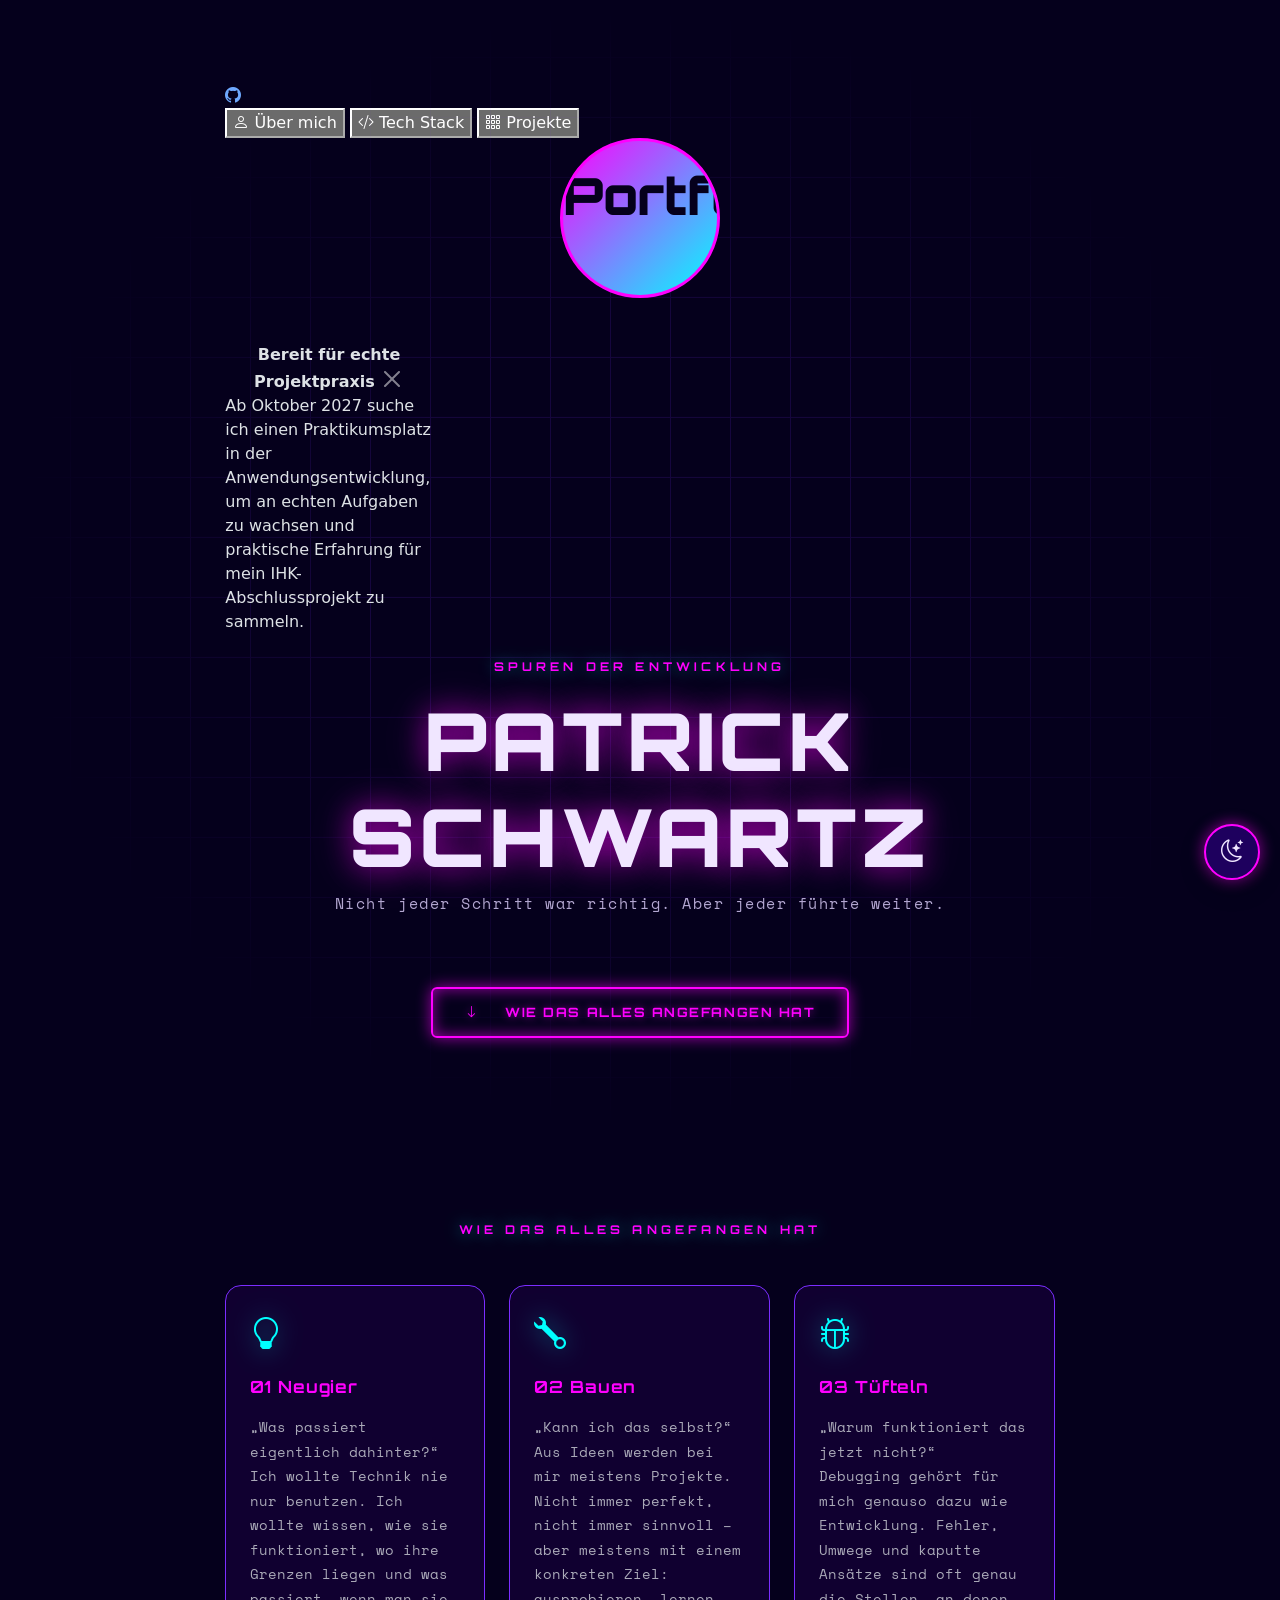
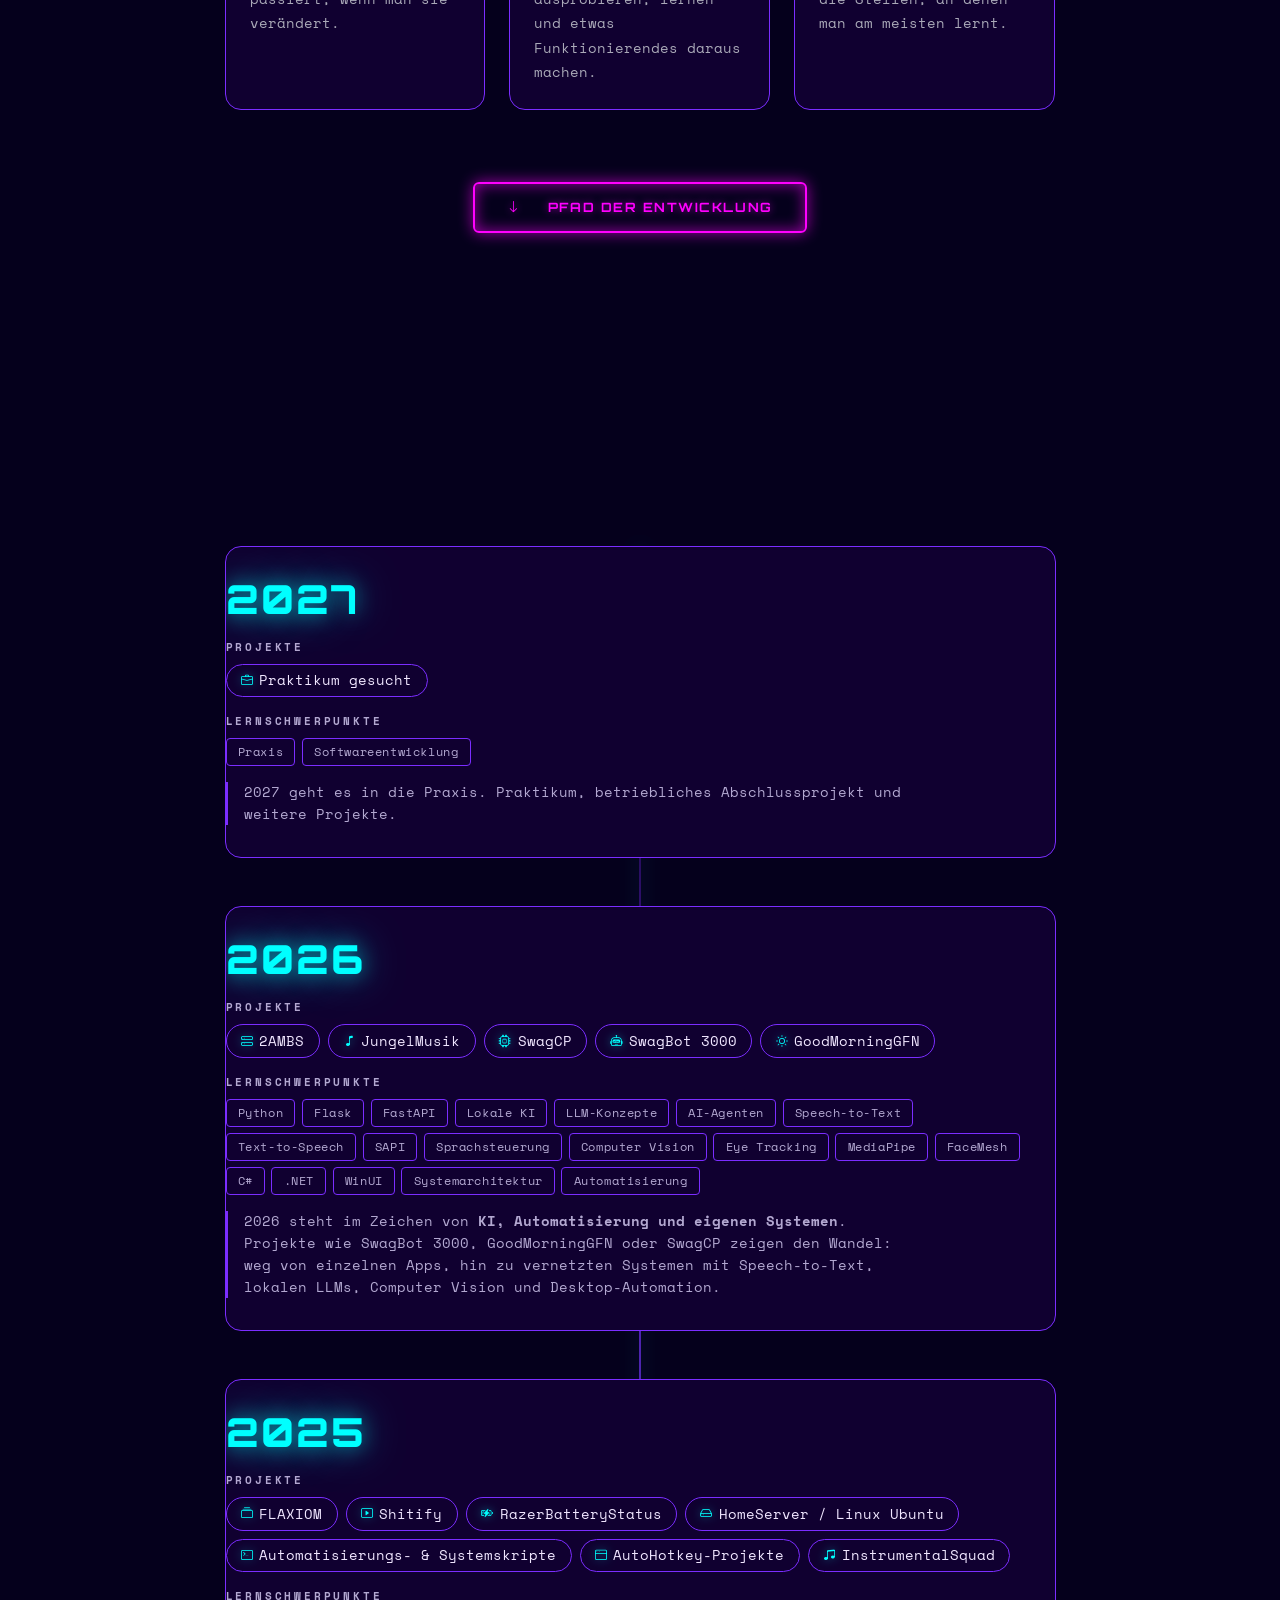
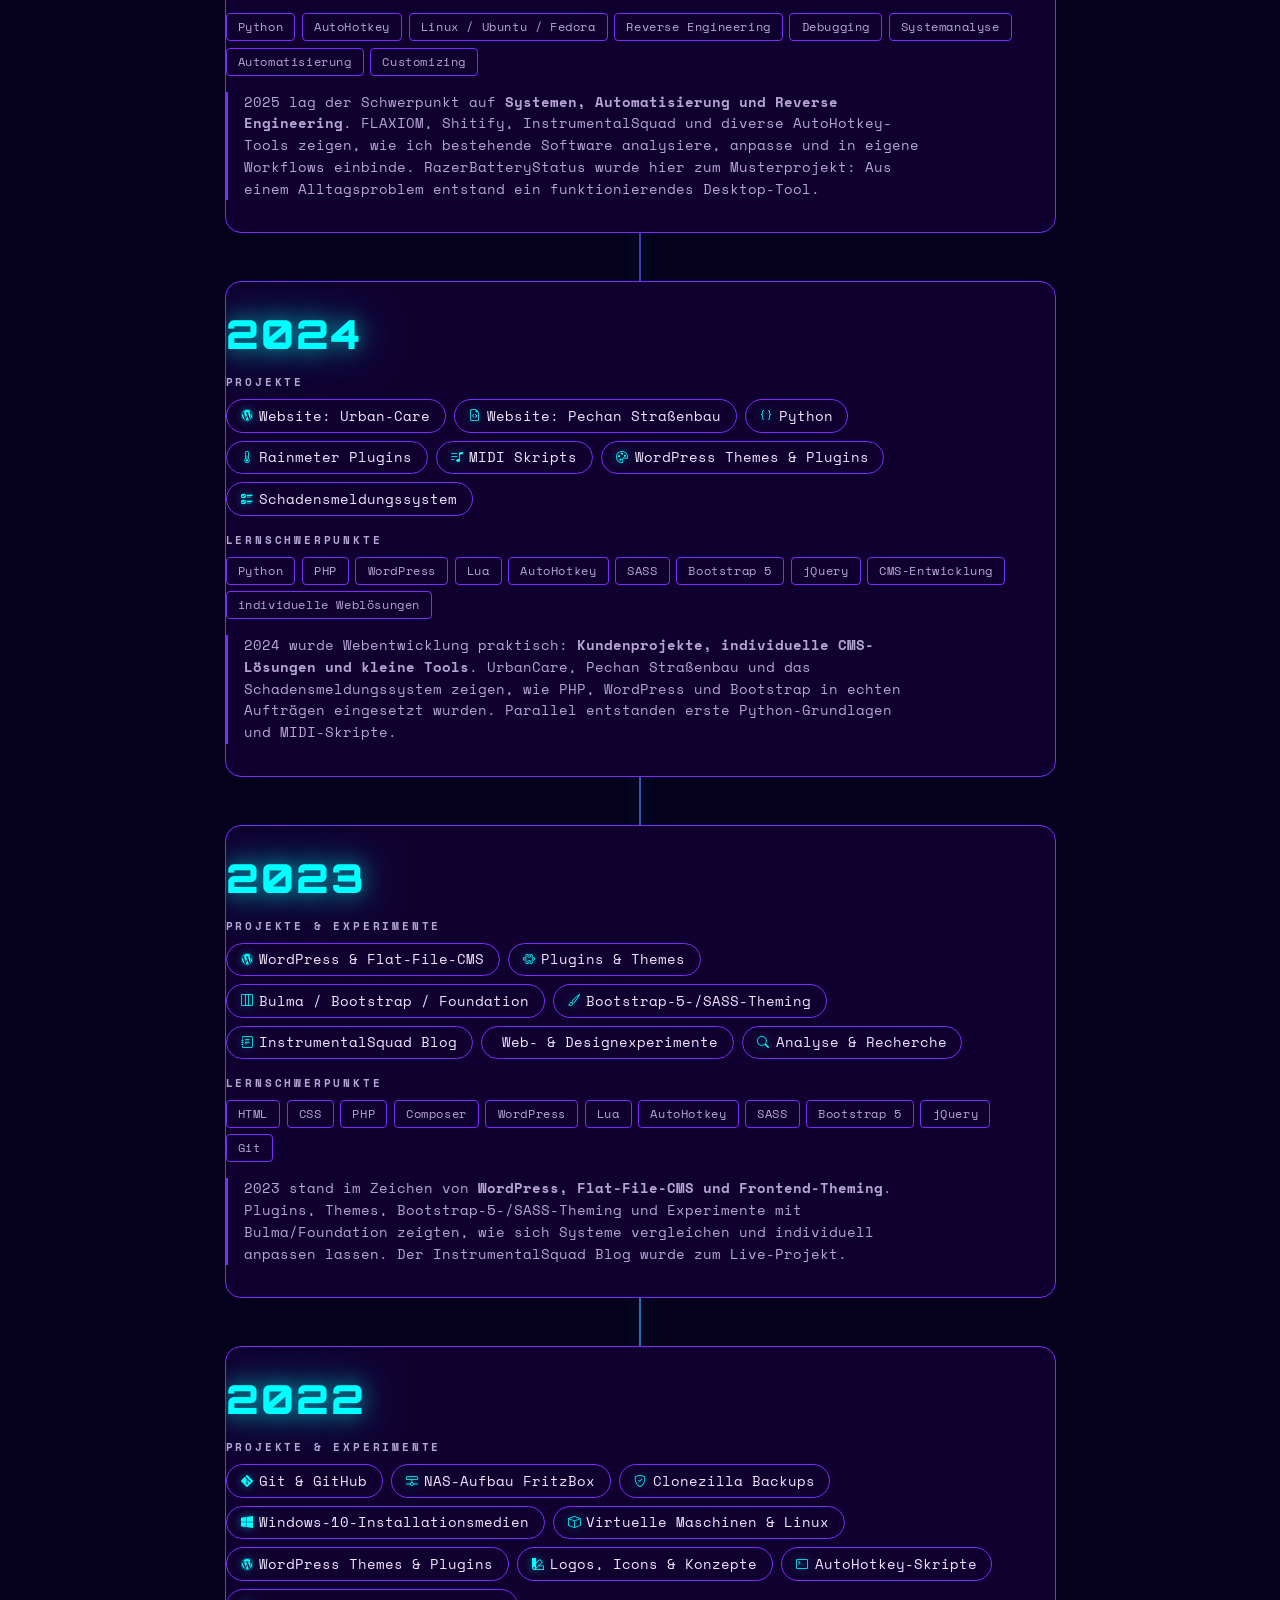
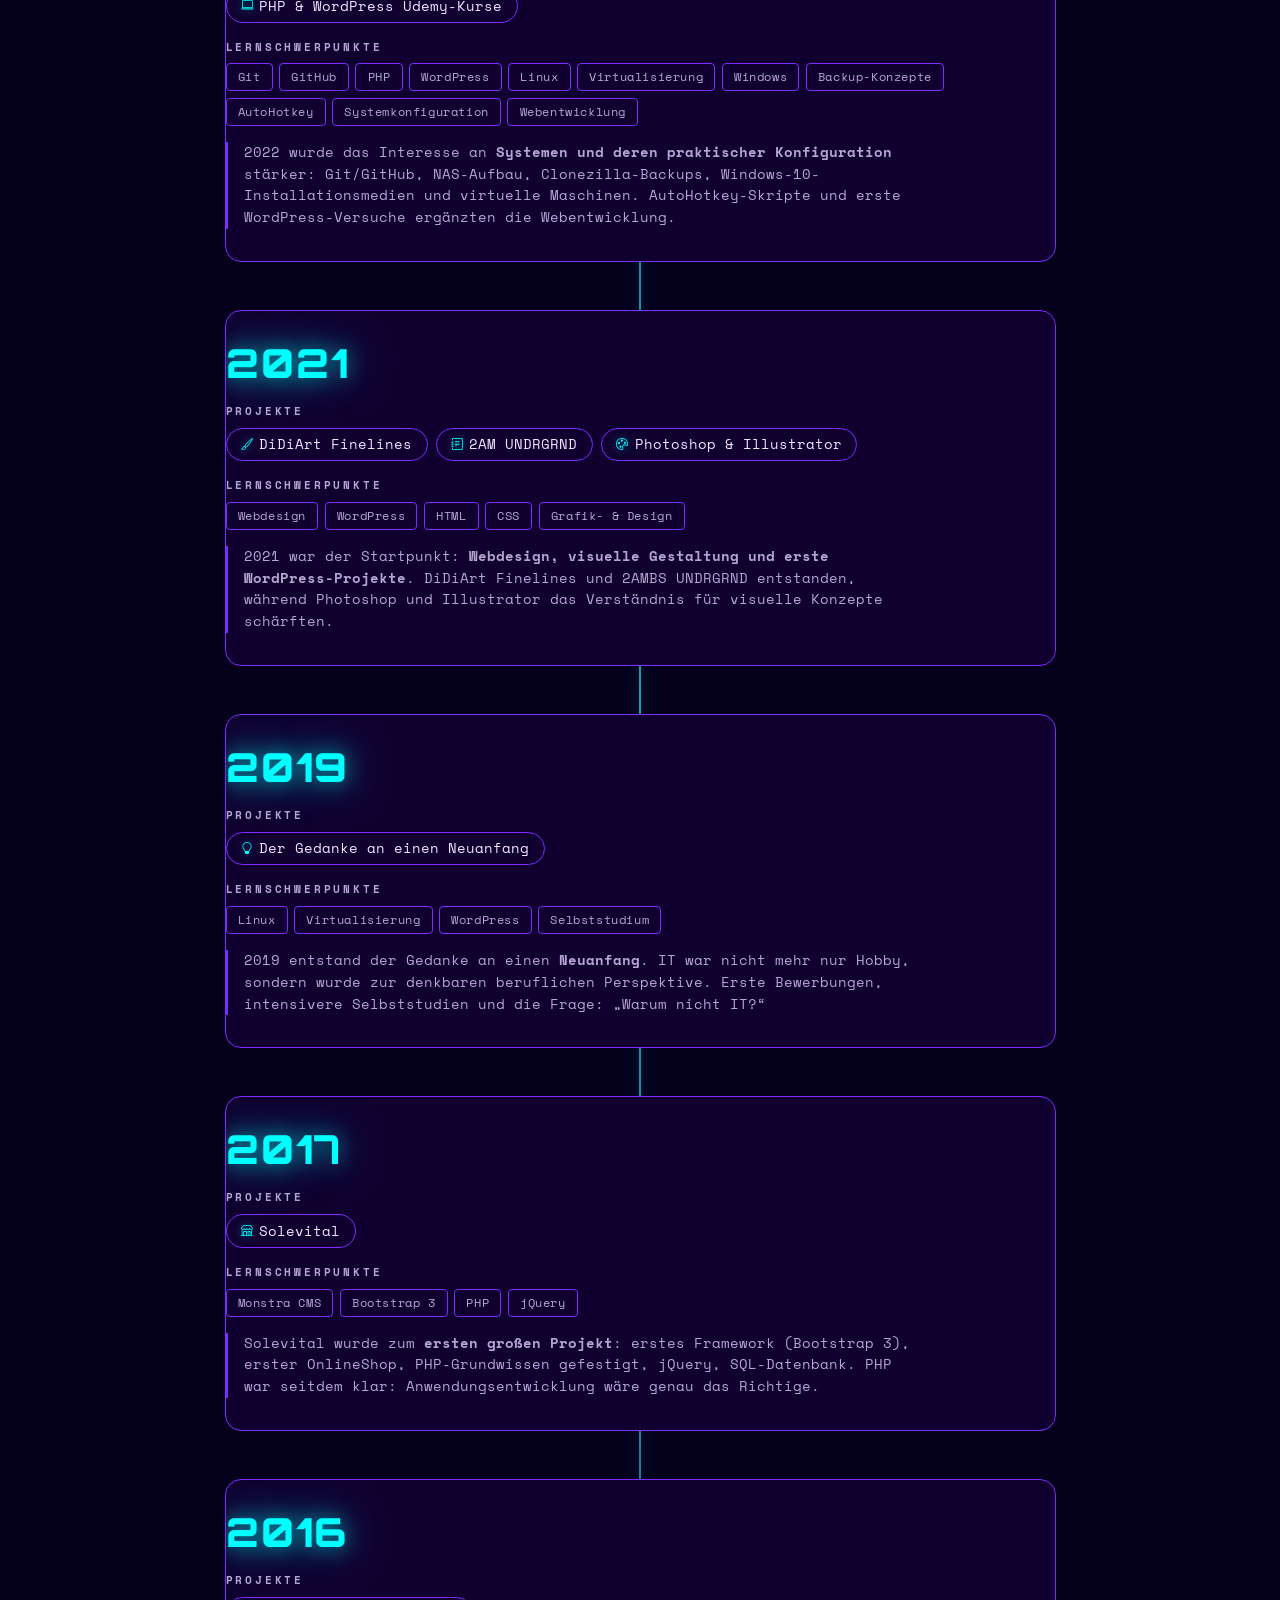
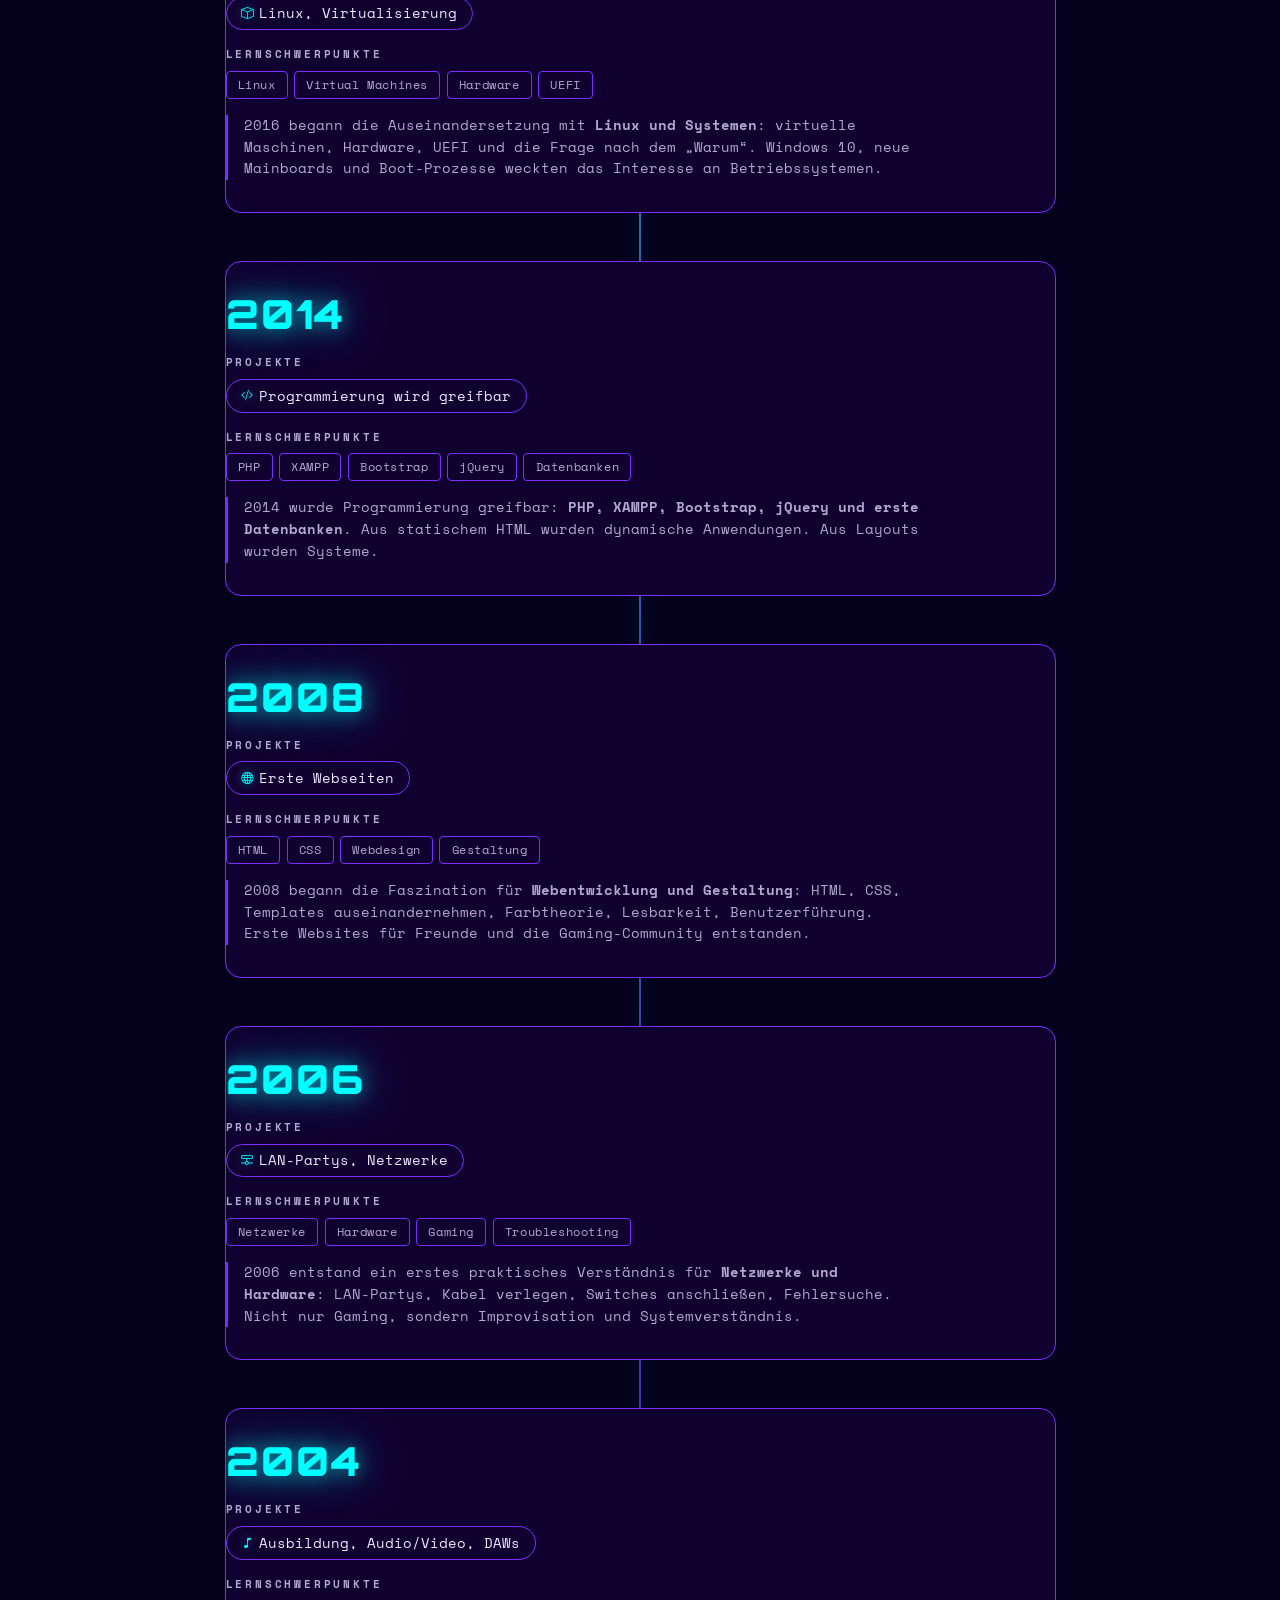
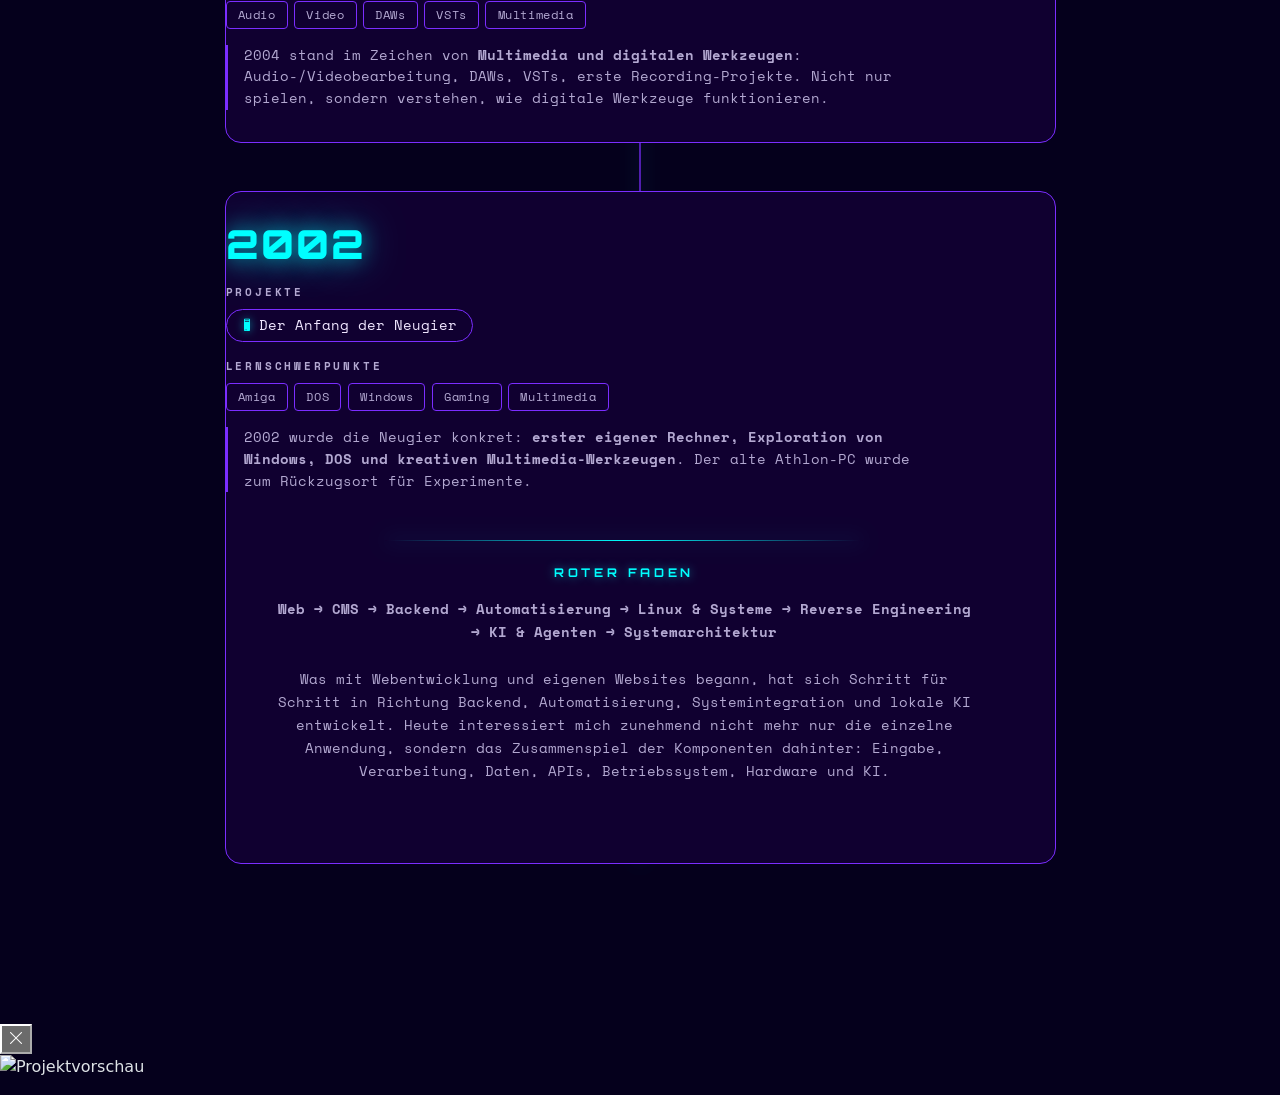
==== commit ee3ad0c7: "Style timeline year blocks like why-card with animation" ====
--- a/index.html
+++ b/index.html
@@ -12,7 +12,7 @@
 
   <link rel="stylesheet" href="assets/icons/bootstrap-icons.min.css" />
 
-  <link rel="stylesheet" href="assets/css/custom.css" />
+  <link rel="stylesheet" href="assets/sass/custom.css" />
 
 </head>
 
--- a/assets/sass/custom.css
+++ b/assets/sass/custom.css
@@ -0,0 +1,13746 @@
+@charset "UTF-8";
+@import url("https://fonts.googleapis.com/css2?family=Orbitron:wght@400;500;600;700;800;900&family=Space+Mono:ital,wght@0,400;0,700;1,400&display=swap");
+@import url("https://fonts.googleapis.com/css2?family=Orbitron:wght@400;500;600;700;800;900&family=Space+Mono:ital,wght@0,400;0,700;1,400&display=swap");
+/*!
+ * Bootstrap  v5.3.8 (https://getbootstrap.com/)
+ * Copyright 2011-2025 The Bootstrap Authors
+ * Licensed under MIT (https://github.com/twbs/bootstrap/blob/main/LICENSE)
+ */
+:root,
+[data-bs-theme=light] {
+  --bs-blue: #0d6efd;
+  --bs-indigo: #6610f2;
+  --bs-purple: #6f42c1;
+  --bs-pink: #d63384;
+  --bs-red: #dc3545;
+  --bs-orange: #fd7e14;
+  --bs-yellow: #ffc107;
+  --bs-green: #198754;
+  --bs-teal: #20c997;
+  --bs-cyan: #0dcaf0;
+  --bs-black: #000;
+  --bs-white: #fff;
+  --bs-gray: #6c757d;
+  --bs-gray-dark: #343a40;
+  --bs-gray-100: #f8f9fa;
+  --bs-gray-200: #e9ecef;
+  --bs-gray-300: #dee2e6;
+  --bs-gray-400: #ced4da;
+  --bs-gray-500: #adb5bd;
+  --bs-gray-600: #6c757d;
+  --bs-gray-700: #495057;
+  --bs-gray-800: #343a40;
+  --bs-gray-900: #212529;
+  --bs-primary: #0d6efd;
+  --bs-secondary: #6c757d;
+  --bs-success: #198754;
+  --bs-info: #0dcaf0;
+  --bs-warning: #ffc107;
+  --bs-danger: #dc3545;
+  --bs-light: #f8f9fa;
+  --bs-dark: #212529;
+  --bs-primary-rgb: 13, 110, 253;
+  --bs-secondary-rgb: 108, 117, 125;
+  --bs-success-rgb: 25, 135, 84;
+  --bs-info-rgb: 13, 202, 240;
+  --bs-warning-rgb: 255, 193, 7;
+  --bs-danger-rgb: 220, 53, 69;
+  --bs-light-rgb: 248, 249, 250;
+  --bs-dark-rgb: 33, 37, 41;
+  --bs-primary-text-emphasis: rgb(5.2, 44, 101.2);
+  --bs-secondary-text-emphasis: rgb(43.2, 46.8, 50);
+  --bs-success-text-emphasis: rgb(10, 54, 33.6);
+  --bs-info-text-emphasis: rgb(5.2, 80.8, 96);
+  --bs-warning-text-emphasis: rgb(102, 77.2, 2.8);
+  --bs-danger-text-emphasis: rgb(88, 21.2, 27.6);
+  --bs-light-text-emphasis: #495057;
+  --bs-dark-text-emphasis: #495057;
+  --bs-primary-bg-subtle: rgb(206.6, 226, 254.6);
+  --bs-secondary-bg-subtle: rgb(225.6, 227.4, 229);
+  --bs-success-bg-subtle: rgb(209, 231, 220.8);
+  --bs-info-bg-subtle: rgb(206.6, 244.4, 252);
+  --bs-warning-bg-subtle: rgb(255, 242.6, 205.4);
+  --bs-danger-bg-subtle: rgb(248, 214.6, 217.8);
+  --bs-light-bg-subtle: rgb(251.5, 252, 252.5);
+  --bs-dark-bg-subtle: #ced4da;
+  --bs-primary-border-subtle: rgb(158.2, 197, 254.2);
+  --bs-secondary-border-subtle: rgb(196.2, 199.8, 203);
+  --bs-success-border-subtle: rgb(163, 207, 186.6);
+  --bs-info-border-subtle: rgb(158.2, 233.8, 249);
+  --bs-warning-border-subtle: rgb(255, 230.2, 155.8);
+  --bs-danger-border-subtle: rgb(241, 174.2, 180.6);
+  --bs-light-border-subtle: #e9ecef;
+  --bs-dark-border-subtle: #adb5bd;
+  --bs-white-rgb: 255, 255, 255;
+  --bs-black-rgb: 0, 0, 0;
+  --bs-font-sans-serif: system-ui, -apple-system, "Segoe UI", Roboto, "Helvetica Neue", "Noto Sans", "Liberation Sans", Arial, sans-serif, "Apple Color Emoji", "Segoe UI Emoji", "Segoe UI Symbol", "Noto Color Emoji";
+  --bs-font-monospace: SFMono-Regular, Menlo, Monaco, Consolas, "Liberation Mono", "Courier New", monospace;
+  --bs-gradient: linear-gradient(180deg, rgba(255, 255, 255, 0.15), rgba(255, 255, 255, 0));
+  --bs-body-font-family: var(--bs-font-sans-serif);
+  --bs-body-font-size: 1rem;
+  --bs-body-font-weight: 400;
+  --bs-body-line-height: 1.5;
+  --bs-body-color: #212529;
+  --bs-body-color-rgb: 33, 37, 41;
+  --bs-body-bg: #fff;
+  --bs-body-bg-rgb: 255, 255, 255;
+  --bs-emphasis-color: #000;
+  --bs-emphasis-color-rgb: 0, 0, 0;
+  --bs-secondary-color: rgba(33, 37, 41, 0.75);
+  --bs-secondary-color-rgb: 33, 37, 41;
+  --bs-secondary-bg: #e9ecef;
+  --bs-secondary-bg-rgb: 233, 236, 239;
+  --bs-tertiary-color: rgba(33, 37, 41, 0.5);
+  --bs-tertiary-color-rgb: 33, 37, 41;
+  --bs-tertiary-bg: #f8f9fa;
+  --bs-tertiary-bg-rgb: 248, 249, 250;
+  --bs-heading-color: inherit;
+  --bs-link-color: #0d6efd;
+  --bs-link-color-rgb: 13, 110, 253;
+  --bs-link-decoration: underline;
+  --bs-link-hover-color: rgb(10.4, 88, 202.4);
+  --bs-link-hover-color-rgb: 10, 88, 202;
+  --bs-code-color: #d63384;
+  --bs-highlight-color: #212529;
+  --bs-highlight-bg: rgb(255, 242.6, 205.4);
+  --bs-border-width: 1px;
+  --bs-border-style: solid;
+  --bs-border-color: #dee2e6;
+  --bs-border-color-translucent: rgba(0, 0, 0, 0.175);
+  --bs-border-radius: 0.375rem;
+  --bs-border-radius-sm: 0.25rem;
+  --bs-border-radius-lg: 0.5rem;
+  --bs-border-radius-xl: 1rem;
+  --bs-border-radius-xxl: 2rem;
+  --bs-border-radius-2xl: var(--bs-border-radius-xxl);
+  --bs-border-radius-pill: 50rem;
+  --bs-box-shadow: 0 0.5rem 1rem rgba(0, 0, 0, 0.15);
+  --bs-box-shadow-sm: 0 0.125rem 0.25rem rgba(0, 0, 0, 0.075);
+  --bs-box-shadow-lg: 0 1rem 3rem rgba(0, 0, 0, 0.175);
+  --bs-box-shadow-inset: inset 0 1px 2px rgba(0, 0, 0, 0.075);
+  --bs-focus-ring-width: 0.25rem;
+  --bs-focus-ring-opacity: 0.25;
+  --bs-focus-ring-color: rgba(13, 110, 253, 0.25);
+  --bs-form-valid-color: #198754;
+  --bs-form-valid-border-color: #198754;
+  --bs-form-invalid-color: #dc3545;
+  --bs-form-invalid-border-color: #dc3545;
+}
+
+[data-bs-theme=dark] {
+  color-scheme: dark;
+  --bs-body-color: #dee2e6;
+  --bs-body-color-rgb: 222, 226, 230;
+  --bs-body-bg: #212529;
+  --bs-body-bg-rgb: 33, 37, 41;
+  --bs-emphasis-color: #fff;
+  --bs-emphasis-color-rgb: 255, 255, 255;
+  --bs-secondary-color: rgba(222, 226, 230, 0.75);
+  --bs-secondary-color-rgb: 222, 226, 230;
+  --bs-secondary-bg: #343a40;
+  --bs-secondary-bg-rgb: 52, 58, 64;
+  --bs-tertiary-color: rgba(222, 226, 230, 0.5);
+  --bs-tertiary-color-rgb: 222, 226, 230;
+  --bs-tertiary-bg: rgb(42.5, 47.5, 52.5);
+  --bs-tertiary-bg-rgb: 43, 48, 53;
+  --bs-primary-text-emphasis: rgb(109.8, 168, 253.8);
+  --bs-secondary-text-emphasis: rgb(166.8, 172.2, 177);
+  --bs-success-text-emphasis: rgb(117, 183, 152.4);
+  --bs-info-text-emphasis: rgb(109.8, 223.2, 246);
+  --bs-warning-text-emphasis: rgb(255, 217.8, 106.2);
+  --bs-danger-text-emphasis: rgb(234, 133.8, 143.4);
+  --bs-light-text-emphasis: #f8f9fa;
+  --bs-dark-text-emphasis: #dee2e6;
+  --bs-primary-bg-subtle: rgb(2.6, 22, 50.6);
+  --bs-secondary-bg-subtle: rgb(21.6, 23.4, 25);
+  --bs-success-bg-subtle: rgb(5, 27, 16.8);
+  --bs-info-bg-subtle: rgb(2.6, 40.4, 48);
+  --bs-warning-bg-subtle: rgb(51, 38.6, 1.4);
+  --bs-danger-bg-subtle: rgb(44, 10.6, 13.8);
+  --bs-light-bg-subtle: #343a40;
+  --bs-dark-bg-subtle: #1a1d20;
+  --bs-primary-border-subtle: rgb(7.8, 66, 151.8);
+  --bs-secondary-border-subtle: rgb(64.8, 70.2, 75);
+  --bs-success-border-subtle: rgb(15, 81, 50.4);
+  --bs-info-border-subtle: rgb(7.8, 121.2, 144);
+  --bs-warning-border-subtle: rgb(153, 115.8, 4.2);
+  --bs-danger-border-subtle: rgb(132, 31.8, 41.4);
+  --bs-light-border-subtle: #495057;
+  --bs-dark-border-subtle: #343a40;
+  --bs-heading-color: inherit;
+  --bs-link-color: rgb(109.8, 168, 253.8);
+  --bs-link-hover-color: rgb(138.84, 185.4, 254.04);
+  --bs-link-color-rgb: 110, 168, 254;
+  --bs-link-hover-color-rgb: 139, 185, 254;
+  --bs-code-color: rgb(230.4, 132.6, 181.2);
+  --bs-highlight-color: #dee2e6;
+  --bs-highlight-bg: rgb(102, 77.2, 2.8);
+  --bs-border-color: #495057;
+  --bs-border-color-translucent: rgba(255, 255, 255, 0.15);
+  --bs-form-valid-color: rgb(117, 183, 152.4);
+  --bs-form-valid-border-color: rgb(117, 183, 152.4);
+  --bs-form-invalid-color: rgb(234, 133.8, 143.4);
+  --bs-form-invalid-border-color: rgb(234, 133.8, 143.4);
+}
+
+*,
+*::before,
+*::after {
+  box-sizing: border-box;
+}
+
+@media (prefers-reduced-motion: no-preference) {
+  :root {
+    scroll-behavior: smooth;
+  }
+}
+
+body {
+  margin: 0;
+  font-family: var(--bs-body-font-family);
+  font-size: var(--bs-body-font-size);
+  font-weight: var(--bs-body-font-weight);
+  line-height: var(--bs-body-line-height);
+  color: var(--bs-body-color);
+  text-align: var(--bs-body-text-align);
+  background-color: var(--bs-body-bg);
+  -webkit-text-size-adjust: 100%;
+  -webkit-tap-highlight-color: rgba(0, 0, 0, 0);
+}
+
+hr {
+  margin: 1rem 0;
+  color: inherit;
+  border: 0;
+  border-top: var(--bs-border-width) solid;
+  opacity: 0.25;
+}
+
+h6, .h6, h5, .h5, h4, .h4, h3, .h3, h2, .h2, h1, .h1 {
+  margin-top: 0;
+  margin-bottom: 0.5rem;
+  font-weight: 500;
+  line-height: 1.2;
+  color: var(--bs-heading-color);
+}
+
+h1, .h1 {
+  font-size: calc(1.375rem + 1.5vw);
+}
+@media (min-width: 1200px) {
+  h1, .h1 {
+    font-size: 2.5rem;
+  }
+}
+
+h2, .h2 {
+  font-size: calc(1.325rem + 0.9vw);
+}
+@media (min-width: 1200px) {
+  h2, .h2 {
+    font-size: 2rem;
+  }
+}
+
+h3, .h3 {
+  font-size: calc(1.3rem + 0.6vw);
+}
+@media (min-width: 1200px) {
+  h3, .h3 {
+    font-size: 1.75rem;
+  }
+}
+
+h4, .h4 {
+  font-size: calc(1.275rem + 0.3vw);
+}
+@media (min-width: 1200px) {
+  h4, .h4 {
+    font-size: 1.5rem;
+  }
+}
+
+h5, .h5 {
+  font-size: 1.25rem;
+}
+
+h6, .h6 {
+  font-size: 1rem;
+}
+
+p {
+  margin-top: 0;
+  margin-bottom: 1rem;
+}
+
+abbr[title] {
+  -webkit-text-decoration: underline dotted;
+          text-decoration: underline dotted;
+  cursor: help;
+  -webkit-text-decoration-skip-ink: none;
+          text-decoration-skip-ink: none;
+}
+
+address {
+  margin-bottom: 1rem;
+  font-style: normal;
+  line-height: inherit;
+}
+
+ol,
+ul {
+  padding-left: 2rem;
+}
+
+ol,
+ul,
+dl {
+  margin-top: 0;
+  margin-bottom: 1rem;
+}
+
+ol ol,
+ul ul,
+ol ul,
+ul ol {
+  margin-bottom: 0;
+}
+
+dt {
+  font-weight: 700;
+}
+
+dd {
+  margin-bottom: 0.5rem;
+  margin-left: 0;
+}
+
+blockquote {
+  margin: 0 0 1rem;
+}
+
+b,
+strong {
+  font-weight: bolder;
+}
+
+small, .small {
+  font-size: 0.875em;
+}
+
+mark, .mark {
+  padding: 0.1875em;
+  color: var(--bs-highlight-color);
+  background-color: var(--bs-highlight-bg);
+}
+
+sub,
+sup {
+  position: relative;
+  font-size: 0.75em;
+  line-height: 0;
+  vertical-align: baseline;
+}
+
+sub {
+  bottom: -0.25em;
+}
+
+sup {
+  top: -0.5em;
+}
+
+a {
+  color: rgba(var(--bs-link-color-rgb), var(--bs-link-opacity, 1));
+  text-decoration: underline;
+}
+a:hover {
+  --bs-link-color-rgb: var(--bs-link-hover-color-rgb);
+}
+
+a:not([href]):not([class]), a:not([href]):not([class]):hover {
+  color: inherit;
+  text-decoration: none;
+}
+
+pre,
+code,
+kbd,
+samp {
+  font-family: var(--bs-font-monospace);
+  font-size: 1em;
+}
+
+pre {
+  display: block;
+  margin-top: 0;
+  margin-bottom: 1rem;
+  overflow: auto;
+  font-size: 0.875em;
+}
+pre code {
+  font-size: inherit;
+  color: inherit;
+  word-break: normal;
+}
+
+code {
+  font-size: 0.875em;
+  color: var(--bs-code-color);
+  word-wrap: break-word;
+}
+a > code {
+  color: inherit;
+}
+
+kbd {
+  padding: 0.1875rem 0.375rem;
+  font-size: 0.875em;
+  color: var(--bs-body-bg);
+  background-color: var(--bs-body-color);
+  border-radius: 0.25rem;
+}
+kbd kbd {
+  padding: 0;
+  font-size: 1em;
+}
+
+figure {
+  margin: 0 0 1rem;
+}
+
+img,
+svg {
+  vertical-align: middle;
+}
+
+table {
+  caption-side: bottom;
+  border-collapse: collapse;
+}
+
+caption {
+  padding-top: 0.5rem;
+  padding-bottom: 0.5rem;
+  color: var(--bs-secondary-color);
+  text-align: left;
+}
+
+th {
+  text-align: inherit;
+  text-align: -webkit-match-parent;
+}
+
+thead,
+tbody,
+tfoot,
+tr,
+td,
+th {
+  border-color: inherit;
+  border-style: solid;
+  border-width: 0;
+}
+
+label {
+  display: inline-block;
+}
+
+button {
+  border-radius: 0;
+}
+
+button:focus:not(:focus-visible) {
+  outline: 0;
+}
+
+input,
+button,
+select,
+optgroup,
+textarea {
+  margin: 0;
+  font-family: inherit;
+  font-size: inherit;
+  line-height: inherit;
+}
+
+button,
+select {
+  text-transform: none;
+}
+
+[role=button] {
+  cursor: pointer;
+}
+
+select {
+  word-wrap: normal;
+}
+select:disabled {
+  opacity: 1;
+}
+
+[list]:not([type=date]):not([type=datetime-local]):not([type=month]):not([type=week]):not([type=time])::-webkit-calendar-picker-indicator {
+  display: none !important;
+}
+
+button,
+[type=button],
+[type=reset],
+[type=submit] {
+  -webkit-appearance: button;
+}
+button:not(:disabled),
+[type=button]:not(:disabled),
+[type=reset]:not(:disabled),
+[type=submit]:not(:disabled) {
+  cursor: pointer;
+}
+
+::-moz-focus-inner {
+  padding: 0;
+  border-style: none;
+}
+
+textarea {
+  resize: vertical;
+}
+
+fieldset {
+  min-width: 0;
+  padding: 0;
+  margin: 0;
+  border: 0;
+}
+
+legend {
+  float: left;
+  width: 100%;
+  padding: 0;
+  margin-bottom: 0.5rem;
+  line-height: inherit;
+  font-size: calc(1.275rem + 0.3vw);
+}
+@media (min-width: 1200px) {
+  legend {
+    font-size: 1.5rem;
+  }
+}
+legend + * {
+  clear: left;
+}
+
+::-webkit-datetime-edit-fields-wrapper,
+::-webkit-datetime-edit-text,
+::-webkit-datetime-edit-minute,
+::-webkit-datetime-edit-hour-field,
+::-webkit-datetime-edit-day-field,
+::-webkit-datetime-edit-month-field,
+::-webkit-datetime-edit-year-field {
+  padding: 0;
+}
+
+::-webkit-inner-spin-button {
+  height: auto;
+}
+
+[type=search] {
+  -webkit-appearance: textfield;
+  outline-offset: -2px;
+}
+[type=search]::-webkit-search-cancel-button {
+  cursor: pointer;
+  filter: grayscale(1);
+}
+
+/* rtl:raw:
+[type="tel"],
+[type="url"],
+[type="email"],
+[type="number"] {
+  direction: ltr;
+}
+*/
+::-webkit-search-decoration {
+  -webkit-appearance: none;
+}
+
+::-webkit-color-swatch-wrapper {
+  padding: 0;
+}
+
+::file-selector-button {
+  font: inherit;
+  -webkit-appearance: button;
+}
+
+output {
+  display: inline-block;
+}
+
+iframe {
+  border: 0;
+}
+
+summary {
+  display: list-item;
+  cursor: pointer;
+}
+
+progress {
+  vertical-align: baseline;
+}
+
+[hidden] {
+  display: none !important;
+}
+
+.lead {
+  font-size: 1.25rem;
+  font-weight: 300;
+}
+
+.display-1 {
+  font-weight: 300;
+  line-height: 1.2;
+  font-size: calc(1.625rem + 4.5vw);
+}
+@media (min-width: 1200px) {
+  .display-1 {
+    font-size: 5rem;
+  }
+}
+
+.display-2 {
+  font-weight: 300;
+  line-height: 1.2;
+  font-size: calc(1.575rem + 3.9vw);
+}
+@media (min-width: 1200px) {
+  .display-2 {
+    font-size: 4.5rem;
+  }
+}
+
+.display-3 {
+  font-weight: 300;
+  line-height: 1.2;
+  font-size: calc(1.525rem + 3.3vw);
+}
+@media (min-width: 1200px) {
+  .display-3 {
+    font-size: 4rem;
+  }
+}
+
+.display-4 {
+  font-weight: 300;
+  line-height: 1.2;
+  font-size: calc(1.475rem + 2.7vw);
+}
+@media (min-width: 1200px) {
+  .display-4 {
+    font-size: 3.5rem;
+  }
+}
+
+.display-5 {
+  font-weight: 300;
+  line-height: 1.2;
+  font-size: calc(1.425rem + 2.1vw);
+}
+@media (min-width: 1200px) {
+  .display-5 {
+    font-size: 3rem;
+  }
+}
+
+.display-6 {
+  font-weight: 300;
+  line-height: 1.2;
+  font-size: calc(1.375rem + 1.5vw);
+}
+@media (min-width: 1200px) {
+  .display-6 {
+    font-size: 2.5rem;
+  }
+}
+
+.list-unstyled {
+  padding-left: 0;
+  list-style: none;
+}
+
+.list-inline {
+  padding-left: 0;
+  list-style: none;
+}
+
+.list-inline-item {
+  display: inline-block;
+}
+.list-inline-item:not(:last-child) {
+  margin-right: 0.5rem;
+}
+
+.initialism {
+  font-size: 0.875em;
+  text-transform: uppercase;
+}
+
+.blockquote {
+  margin-bottom: 1rem;
+  font-size: 1.25rem;
+}
+.blockquote > :last-child {
+  margin-bottom: 0;
+}
+
+.blockquote-footer {
+  margin-top: -1rem;
+  margin-bottom: 1rem;
+  font-size: 0.875em;
+  color: #6c757d;
+}
+.blockquote-footer::before {
+  content: "— ";
+}
+
+.img-fluid {
+  max-width: 100%;
+  height: auto;
+}
+
+.img-thumbnail {
+  padding: 0.25rem;
+  background-color: var(--bs-body-bg);
+  border: var(--bs-border-width) solid var(--bs-border-color);
+  border-radius: var(--bs-border-radius);
+  max-width: 100%;
+  height: auto;
+}
+
+.figure {
+  display: inline-block;
+}
+
+.figure-img {
+  margin-bottom: 0.5rem;
+  line-height: 1;
+}
+
+.figure-caption {
+  font-size: 0.875em;
+  color: var(--bs-secondary-color);
+}
+
+.container,
+.container-fluid,
+.container-xxl,
+.container-xl,
+.container-lg,
+.container-md,
+.container-sm {
+  --bs-gutter-x: 1.5rem;
+  --bs-gutter-y: 0;
+  width: 100%;
+  padding-right: calc(var(--bs-gutter-x) * 0.5);
+  padding-left: calc(var(--bs-gutter-x) * 0.5);
+  margin-right: auto;
+  margin-left: auto;
+}
+
+@media (min-width: 576px) {
+  .container-sm, .container {
+    max-width: 540px;
+  }
+}
+@media (min-width: 768px) {
+  .container-md, .container-sm, .container {
+    max-width: 720px;
+  }
+}
+@media (min-width: 992px) {
+  .container-lg, .container-md, .container-sm, .container {
+    max-width: 960px;
+  }
+}
+@media (min-width: 1200px) {
+  .container-xl, .container-lg, .container-md, .container-sm, .container {
+    max-width: 1140px;
+  }
+}
+@media (min-width: 1400px) {
+  .container-xxl, .container-xl, .container-lg, .container-md, .container-sm, .container {
+    max-width: 1320px;
+  }
+}
+:root {
+  --bs-breakpoint-xs: 0;
+  --bs-breakpoint-sm: 576px;
+  --bs-breakpoint-md: 768px;
+  --bs-breakpoint-lg: 992px;
+  --bs-breakpoint-xl: 1200px;
+  --bs-breakpoint-xxl: 1400px;
+}
+
+.row {
+  --bs-gutter-x: 1.5rem;
+  --bs-gutter-y: 0;
+  display: flex;
+  flex-wrap: wrap;
+  margin-top: calc(-1 * var(--bs-gutter-y));
+  margin-right: calc(-0.5 * var(--bs-gutter-x));
+  margin-left: calc(-0.5 * var(--bs-gutter-x));
+}
+.row > * {
+  flex-shrink: 0;
+  width: 100%;
+  max-width: 100%;
+  padding-right: calc(var(--bs-gutter-x) * 0.5);
+  padding-left: calc(var(--bs-gutter-x) * 0.5);
+  margin-top: var(--bs-gutter-y);
+}
+
+.col {
+  flex: 1 0 0;
+}
+
+.row-cols-auto > * {
+  flex: 0 0 auto;
+  width: auto;
+}
+
+.row-cols-1 > * {
+  flex: 0 0 auto;
+  width: 100%;
+}
+
+.row-cols-2 > * {
+  flex: 0 0 auto;
+  width: 50%;
+}
+
+.row-cols-3 > * {
+  flex: 0 0 auto;
+  width: 33.33333333%;
+}
+
+.row-cols-4 > * {
+  flex: 0 0 auto;
+  width: 25%;
+}
+
+.row-cols-5 > * {
+  flex: 0 0 auto;
+  width: 20%;
+}
+
+.row-cols-6 > * {
+  flex: 0 0 auto;
+  width: 16.66666667%;
+}
+
+.col-auto {
+  flex: 0 0 auto;
+  width: auto;
+}
+
+.col-1 {
+  flex: 0 0 auto;
+  width: 8.33333333%;
+}
+
+.col-2 {
+  flex: 0 0 auto;
+  width: 16.66666667%;
+}
+
+.col-3 {
+  flex: 0 0 auto;
+  width: 25%;
+}
+
+.col-4 {
+  flex: 0 0 auto;
+  width: 33.33333333%;
+}
+
+.col-5 {
+  flex: 0 0 auto;
+  width: 41.66666667%;
+}
+
+.col-6 {
+  flex: 0 0 auto;
+  width: 50%;
+}
+
+.col-7 {
+  flex: 0 0 auto;
+  width: 58.33333333%;
+}
+
+.col-8 {
+  flex: 0 0 auto;
+  width: 66.66666667%;
+}
+
+.col-9 {
+  flex: 0 0 auto;
+  width: 75%;
+}
+
+.col-10 {
+  flex: 0 0 auto;
+  width: 83.33333333%;
+}
+
+.col-11 {
+  flex: 0 0 auto;
+  width: 91.66666667%;
+}
+
+.col-12 {
+  flex: 0 0 auto;
+  width: 100%;
+}
+
+.offset-1 {
+  margin-left: 8.33333333%;
+}
+
+.offset-2 {
+  margin-left: 16.66666667%;
+}
+
+.offset-3 {
+  margin-left: 25%;
+}
+
+.offset-4 {
+  margin-left: 33.33333333%;
+}
+
+.offset-5 {
+  margin-left: 41.66666667%;
+}
+
+.offset-6 {
+  margin-left: 50%;
+}
+
+.offset-7 {
+  margin-left: 58.33333333%;
+}
+
+.offset-8 {
+  margin-left: 66.66666667%;
+}
+
+.offset-9 {
+  margin-left: 75%;
+}
+
+.offset-10 {
+  margin-left: 83.33333333%;
+}
+
+.offset-11 {
+  margin-left: 91.66666667%;
+}
+
+.g-0,
+.gx-0 {
+  --bs-gutter-x: 0;
+}
+
+.g-0,
+.gy-0 {
+  --bs-gutter-y: 0;
+}
+
+.g-1,
+.gx-1 {
+  --bs-gutter-x: 0.25rem;
+}
+
+.g-1,
+.gy-1 {
+  --bs-gutter-y: 0.25rem;
+}
+
+.g-2,
+.gx-2 {
+  --bs-gutter-x: 0.5rem;
+}
+
+.g-2,
+.gy-2 {
+  --bs-gutter-y: 0.5rem;
+}
+
+.g-3,
+.gx-3 {
+  --bs-gutter-x: 1rem;
+}
+
+.g-3,
+.gy-3 {
+  --bs-gutter-y: 1rem;
+}
+
+.g-4,
+.gx-4 {
+  --bs-gutter-x: 1.5rem;
+}
+
+.g-4,
+.gy-4 {
+  --bs-gutter-y: 1.5rem;
+}
+
+.g-5,
+.gx-5 {
+  --bs-gutter-x: 3rem;
+}
+
+.g-5,
+.gy-5 {
+  --bs-gutter-y: 3rem;
+}
+
+@media (min-width: 576px) {
+  .col-sm {
+    flex: 1 0 0;
+  }
+  .row-cols-sm-auto > * {
+    flex: 0 0 auto;
+    width: auto;
+  }
+  .row-cols-sm-1 > * {
+    flex: 0 0 auto;
+    width: 100%;
+  }
+  .row-cols-sm-2 > * {
+    flex: 0 0 auto;
+    width: 50%;
+  }
+  .row-cols-sm-3 > * {
+    flex: 0 0 auto;
+    width: 33.33333333%;
+  }
+  .row-cols-sm-4 > * {
+    flex: 0 0 auto;
+    width: 25%;
+  }
+  .row-cols-sm-5 > * {
+    flex: 0 0 auto;
+    width: 20%;
+  }
+  .row-cols-sm-6 > * {
+    flex: 0 0 auto;
+    width: 16.66666667%;
+  }
+  .col-sm-auto {
+    flex: 0 0 auto;
+    width: auto;
+  }
+  .col-sm-1 {
+    flex: 0 0 auto;
+    width: 8.33333333%;
+  }
+  .col-sm-2 {
+    flex: 0 0 auto;
+    width: 16.66666667%;
+  }
+  .col-sm-3 {
+    flex: 0 0 auto;
+    width: 25%;
+  }
+  .col-sm-4 {
+    flex: 0 0 auto;
+    width: 33.33333333%;
+  }
+  .col-sm-5 {
+    flex: 0 0 auto;
+    width: 41.66666667%;
+  }
+  .col-sm-6 {
+    flex: 0 0 auto;
+    width: 50%;
+  }
+  .col-sm-7 {
+    flex: 0 0 auto;
+    width: 58.33333333%;
+  }
+  .col-sm-8 {
+    flex: 0 0 auto;
+    width: 66.66666667%;
+  }
+  .col-sm-9 {
+    flex: 0 0 auto;
+    width: 75%;
+  }
+  .col-sm-10 {
+    flex: 0 0 auto;
+    width: 83.33333333%;
+  }
+  .col-sm-11 {
+    flex: 0 0 auto;
+    width: 91.66666667%;
+  }
+  .col-sm-12 {
+    flex: 0 0 auto;
+    width: 100%;
+  }
+  .offset-sm-0 {
+    margin-left: 0;
+  }
+  .offset-sm-1 {
+    margin-left: 8.33333333%;
+  }
+  .offset-sm-2 {
+    margin-left: 16.66666667%;
+  }
+  .offset-sm-3 {
+    margin-left: 25%;
+  }
+  .offset-sm-4 {
+    margin-left: 33.33333333%;
+  }
+  .offset-sm-5 {
+    margin-left: 41.66666667%;
+  }
+  .offset-sm-6 {
+    margin-left: 50%;
+  }
+  .offset-sm-7 {
+    margin-left: 58.33333333%;
+  }
+  .offset-sm-8 {
+    margin-left: 66.66666667%;
+  }
+  .offset-sm-9 {
+    margin-left: 75%;
+  }
+  .offset-sm-10 {
+    margin-left: 83.33333333%;
+  }
+  .offset-sm-11 {
+    margin-left: 91.66666667%;
+  }
+  .g-sm-0,
+  .gx-sm-0 {
+    --bs-gutter-x: 0;
+  }
+  .g-sm-0,
+  .gy-sm-0 {
+    --bs-gutter-y: 0;
+  }
+  .g-sm-1,
+  .gx-sm-1 {
+    --bs-gutter-x: 0.25rem;
+  }
+  .g-sm-1,
+  .gy-sm-1 {
+    --bs-gutter-y: 0.25rem;
+  }
+  .g-sm-2,
+  .gx-sm-2 {
+    --bs-gutter-x: 0.5rem;
+  }
+  .g-sm-2,
+  .gy-sm-2 {
+    --bs-gutter-y: 0.5rem;
+  }
+  .g-sm-3,
+  .gx-sm-3 {
+    --bs-gutter-x: 1rem;
+  }
+  .g-sm-3,
+  .gy-sm-3 {
+    --bs-gutter-y: 1rem;
+  }
+  .g-sm-4,
+  .gx-sm-4 {
+    --bs-gutter-x: 1.5rem;
+  }
+  .g-sm-4,
+  .gy-sm-4 {
+    --bs-gutter-y: 1.5rem;
+  }
+  .g-sm-5,
+  .gx-sm-5 {
+    --bs-gutter-x: 3rem;
+  }
+  .g-sm-5,
+  .gy-sm-5 {
+    --bs-gutter-y: 3rem;
+  }
+}
+@media (min-width: 768px) {
+  .col-md {
+    flex: 1 0 0;
+  }
+  .row-cols-md-auto > * {
+    flex: 0 0 auto;
+    width: auto;
+  }
+  .row-cols-md-1 > * {
+    flex: 0 0 auto;
+    width: 100%;
+  }
+  .row-cols-md-2 > * {
+    flex: 0 0 auto;
+    width: 50%;
+  }
+  .row-cols-md-3 > * {
+    flex: 0 0 auto;
+    width: 33.33333333%;
+  }
+  .row-cols-md-4 > * {
+    flex: 0 0 auto;
+    width: 25%;
+  }
+  .row-cols-md-5 > * {
+    flex: 0 0 auto;
+    width: 20%;
+  }
+  .row-cols-md-6 > * {
+    flex: 0 0 auto;
+    width: 16.66666667%;
+  }
+  .col-md-auto {
+    flex: 0 0 auto;
+    width: auto;
+  }
+  .col-md-1 {
+    flex: 0 0 auto;
+    width: 8.33333333%;
+  }
+  .col-md-2 {
+    flex: 0 0 auto;
+    width: 16.66666667%;
+  }
+  .col-md-3 {
+    flex: 0 0 auto;
+    width: 25%;
+  }
+  .col-md-4 {
+    flex: 0 0 auto;
+    width: 33.33333333%;
+  }
+  .col-md-5 {
+    flex: 0 0 auto;
+    width: 41.66666667%;
+  }
+  .col-md-6 {
+    flex: 0 0 auto;
+    width: 50%;
+  }
+  .col-md-7 {
+    flex: 0 0 auto;
+    width: 58.33333333%;
+  }
+  .col-md-8 {
+    flex: 0 0 auto;
+    width: 66.66666667%;
+  }
+  .col-md-9 {
+    flex: 0 0 auto;
+    width: 75%;
+  }
+  .col-md-10 {
+    flex: 0 0 auto;
+    width: 83.33333333%;
+  }
+  .col-md-11 {
+    flex: 0 0 auto;
+    width: 91.66666667%;
+  }
+  .col-md-12 {
+    flex: 0 0 auto;
+    width: 100%;
+  }
+  .offset-md-0 {
+    margin-left: 0;
+  }
+  .offset-md-1 {
+    margin-left: 8.33333333%;
+  }
+  .offset-md-2 {
+    margin-left: 16.66666667%;
+  }
+  .offset-md-3 {
+    margin-left: 25%;
+  }
+  .offset-md-4 {
+    margin-left: 33.33333333%;
+  }
+  .offset-md-5 {
+    margin-left: 41.66666667%;
+  }
+  .offset-md-6 {
+    margin-left: 50%;
+  }
+  .offset-md-7 {
+    margin-left: 58.33333333%;
+  }
+  .offset-md-8 {
+    margin-left: 66.66666667%;
+  }
+  .offset-md-9 {
+    margin-left: 75%;
+  }
+  .offset-md-10 {
+    margin-left: 83.33333333%;
+  }
+  .offset-md-11 {
+    margin-left: 91.66666667%;
+  }
+  .g-md-0,
+  .gx-md-0 {
+    --bs-gutter-x: 0;
+  }
+  .g-md-0,
+  .gy-md-0 {
+    --bs-gutter-y: 0;
+  }
+  .g-md-1,
+  .gx-md-1 {
+    --bs-gutter-x: 0.25rem;
+  }
+  .g-md-1,
+  .gy-md-1 {
+    --bs-gutter-y: 0.25rem;
+  }
+  .g-md-2,
+  .gx-md-2 {
+    --bs-gutter-x: 0.5rem;
+  }
+  .g-md-2,
+  .gy-md-2 {
+    --bs-gutter-y: 0.5rem;
+  }
+  .g-md-3,
+  .gx-md-3 {
+    --bs-gutter-x: 1rem;
+  }
+  .g-md-3,
+  .gy-md-3 {
+    --bs-gutter-y: 1rem;
+  }
+  .g-md-4,
+  .gx-md-4 {
+    --bs-gutter-x: 1.5rem;
+  }
+  .g-md-4,
+  .gy-md-4 {
+    --bs-gutter-y: 1.5rem;
+  }
+  .g-md-5,
+  .gx-md-5 {
+    --bs-gutter-x: 3rem;
+  }
+  .g-md-5,
+  .gy-md-5 {
+    --bs-gutter-y: 3rem;
+  }
+}
+@media (min-width: 992px) {
+  .col-lg {
+    flex: 1 0 0;
+  }
+  .row-cols-lg-auto > * {
+    flex: 0 0 auto;
+    width: auto;
+  }
+  .row-cols-lg-1 > * {
+    flex: 0 0 auto;
+    width: 100%;
+  }
+  .row-cols-lg-2 > * {
+    flex: 0 0 auto;
+    width: 50%;
+  }
+  .row-cols-lg-3 > * {
+    flex: 0 0 auto;
+    width: 33.33333333%;
+  }
+  .row-cols-lg-4 > * {
+    flex: 0 0 auto;
+    width: 25%;
+  }
+  .row-cols-lg-5 > * {
+    flex: 0 0 auto;
+    width: 20%;
+  }
+  .row-cols-lg-6 > * {
+    flex: 0 0 auto;
+    width: 16.66666667%;
+  }
+  .col-lg-auto {
+    flex: 0 0 auto;
+    width: auto;
+  }
+  .col-lg-1 {
+    flex: 0 0 auto;
+    width: 8.33333333%;
+  }
+  .col-lg-2 {
+    flex: 0 0 auto;
+    width: 16.66666667%;
+  }
+  .col-lg-3 {
+    flex: 0 0 auto;
+    width: 25%;
+  }
+  .col-lg-4 {
+    flex: 0 0 auto;
+    width: 33.33333333%;
+  }
+  .col-lg-5 {
+    flex: 0 0 auto;
+    width: 41.66666667%;
+  }
+  .col-lg-6 {
+    flex: 0 0 auto;
+    width: 50%;
+  }
+  .col-lg-7 {
+    flex: 0 0 auto;
+    width: 58.33333333%;
+  }
+  .col-lg-8 {
+    flex: 0 0 auto;
+    width: 66.66666667%;
+  }
+  .col-lg-9 {
+    flex: 0 0 auto;
+    width: 75%;
+  }
+  .col-lg-10 {
+    flex: 0 0 auto;
+    width: 83.33333333%;
+  }
+  .col-lg-11 {
+    flex: 0 0 auto;
+    width: 91.66666667%;
+  }
+  .col-lg-12 {
+    flex: 0 0 auto;
+    width: 100%;
+  }
+  .offset-lg-0 {
+    margin-left: 0;
+  }
+  .offset-lg-1 {
+    margin-left: 8.33333333%;
+  }
+  .offset-lg-2 {
+    margin-left: 16.66666667%;
+  }
+  .offset-lg-3 {
+    margin-left: 25%;
+  }
+  .offset-lg-4 {
+    margin-left: 33.33333333%;
+  }
+  .offset-lg-5 {
+    margin-left: 41.66666667%;
+  }
+  .offset-lg-6 {
+    margin-left: 50%;
+  }
+  .offset-lg-7 {
+    margin-left: 58.33333333%;
+  }
+  .offset-lg-8 {
+    margin-left: 66.66666667%;
+  }
+  .offset-lg-9 {
+    margin-left: 75%;
+  }
+  .offset-lg-10 {
+    margin-left: 83.33333333%;
+  }
+  .offset-lg-11 {
+    margin-left: 91.66666667%;
+  }
+  .g-lg-0,
+  .gx-lg-0 {
+    --bs-gutter-x: 0;
+  }
+  .g-lg-0,
+  .gy-lg-0 {
+    --bs-gutter-y: 0;
+  }
+  .g-lg-1,
+  .gx-lg-1 {
+    --bs-gutter-x: 0.25rem;
+  }
+  .g-lg-1,
+  .gy-lg-1 {
+    --bs-gutter-y: 0.25rem;
+  }
+  .g-lg-2,
+  .gx-lg-2 {
+    --bs-gutter-x: 0.5rem;
+  }
+  .g-lg-2,
+  .gy-lg-2 {
+    --bs-gutter-y: 0.5rem;
+  }
+  .g-lg-3,
+  .gx-lg-3 {
+    --bs-gutter-x: 1rem;
+  }
+  .g-lg-3,
+  .gy-lg-3 {
+    --bs-gutter-y: 1rem;
+  }
+  .g-lg-4,
+  .gx-lg-4 {
+    --bs-gutter-x: 1.5rem;
+  }
+  .g-lg-4,
+  .gy-lg-4 {
+    --bs-gutter-y: 1.5rem;
+  }
+  .g-lg-5,
+  .gx-lg-5 {
+    --bs-gutter-x: 3rem;
+  }
+  .g-lg-5,
+  .gy-lg-5 {
+    --bs-gutter-y: 3rem;
+  }
+}
+@media (min-width: 1200px) {
+  .col-xl {
+    flex: 1 0 0;
+  }
+  .row-cols-xl-auto > * {
+    flex: 0 0 auto;
+    width: auto;
+  }
+  .row-cols-xl-1 > * {
+    flex: 0 0 auto;
+    width: 100%;
+  }
+  .row-cols-xl-2 > * {
+    flex: 0 0 auto;
+    width: 50%;
+  }
+  .row-cols-xl-3 > * {
+    flex: 0 0 auto;
+    width: 33.33333333%;
+  }
+  .row-cols-xl-4 > * {
+    flex: 0 0 auto;
+    width: 25%;
+  }
+  .row-cols-xl-5 > * {
+    flex: 0 0 auto;
+    width: 20%;
+  }
+  .row-cols-xl-6 > * {
+    flex: 0 0 auto;
+    width: 16.66666667%;
+  }
+  .col-xl-auto {
+    flex: 0 0 auto;
+    width: auto;
+  }
+  .col-xl-1 {
+    flex: 0 0 auto;
+    width: 8.33333333%;
+  }
+  .col-xl-2 {
+    flex: 0 0 auto;
+    width: 16.66666667%;
+  }
+  .col-xl-3 {
+    flex: 0 0 auto;
+    width: 25%;
+  }
+  .col-xl-4 {
+    flex: 0 0 auto;
+    width: 33.33333333%;
+  }
+  .col-xl-5 {
+    flex: 0 0 auto;
+    width: 41.66666667%;
+  }
+  .col-xl-6 {
+    flex: 0 0 auto;
+    width: 50%;
+  }
+  .col-xl-7 {
+    flex: 0 0 auto;
+    width: 58.33333333%;
+  }
+  .col-xl-8 {
+    flex: 0 0 auto;
+    width: 66.66666667%;
+  }
+  .col-xl-9 {
+    flex: 0 0 auto;
+    width: 75%;
+  }
+  .col-xl-10 {
+    flex: 0 0 auto;
+    width: 83.33333333%;
+  }
+  .col-xl-11 {
+    flex: 0 0 auto;
+    width: 91.66666667%;
+  }
+  .col-xl-12 {
+    flex: 0 0 auto;
+    width: 100%;
+  }
+  .offset-xl-0 {
+    margin-left: 0;
+  }
+  .offset-xl-1 {
+    margin-left: 8.33333333%;
+  }
+  .offset-xl-2 {
+    margin-left: 16.66666667%;
+  }
+  .offset-xl-3 {
+    margin-left: 25%;
+  }
+  .offset-xl-4 {
+    margin-left: 33.33333333%;
+  }
+  .offset-xl-5 {
+    margin-left: 41.66666667%;
+  }
+  .offset-xl-6 {
+    margin-left: 50%;
+  }
+  .offset-xl-7 {
+    margin-left: 58.33333333%;
+  }
+  .offset-xl-8 {
+    margin-left: 66.66666667%;
+  }
+  .offset-xl-9 {
+    margin-left: 75%;
+  }
+  .offset-xl-10 {
+    margin-left: 83.33333333%;
+  }
+  .offset-xl-11 {
+    margin-left: 91.66666667%;
+  }
+  .g-xl-0,
+  .gx-xl-0 {
+    --bs-gutter-x: 0;
+  }
+  .g-xl-0,
+  .gy-xl-0 {
+    --bs-gutter-y: 0;
+  }
+  .g-xl-1,
+  .gx-xl-1 {
+    --bs-gutter-x: 0.25rem;
+  }
+  .g-xl-1,
+  .gy-xl-1 {
+    --bs-gutter-y: 0.25rem;
+  }
+  .g-xl-2,
+  .gx-xl-2 {
+    --bs-gutter-x: 0.5rem;
+  }
+  .g-xl-2,
+  .gy-xl-2 {
+    --bs-gutter-y: 0.5rem;
+  }
+  .g-xl-3,
+  .gx-xl-3 {
+    --bs-gutter-x: 1rem;
+  }
+  .g-xl-3,
+  .gy-xl-3 {
+    --bs-gutter-y: 1rem;
+  }
+  .g-xl-4,
+  .gx-xl-4 {
+    --bs-gutter-x: 1.5rem;
+  }
+  .g-xl-4,
+  .gy-xl-4 {
+    --bs-gutter-y: 1.5rem;
+  }
+  .g-xl-5,
+  .gx-xl-5 {
+    --bs-gutter-x: 3rem;
+  }
+  .g-xl-5,
+  .gy-xl-5 {
+    --bs-gutter-y: 3rem;
+  }
+}
+@media (min-width: 1400px) {
+  .col-xxl {
+    flex: 1 0 0;
+  }
+  .row-cols-xxl-auto > * {
+    flex: 0 0 auto;
+    width: auto;
+  }
+  .row-cols-xxl-1 > * {
+    flex: 0 0 auto;
+    width: 100%;
+  }
+  .row-cols-xxl-2 > * {
+    flex: 0 0 auto;
+    width: 50%;
+  }
+  .row-cols-xxl-3 > * {
+    flex: 0 0 auto;
+    width: 33.33333333%;
+  }
+  .row-cols-xxl-4 > * {
+    flex: 0 0 auto;
+    width: 25%;
+  }
+  .row-cols-xxl-5 > * {
+    flex: 0 0 auto;
+    width: 20%;
+  }
+  .row-cols-xxl-6 > * {
+    flex: 0 0 auto;
+    width: 16.66666667%;
+  }
+  .col-xxl-auto {
+    flex: 0 0 auto;
+    width: auto;
+  }
+  .col-xxl-1 {
+    flex: 0 0 auto;
+    width: 8.33333333%;
+  }
+  .col-xxl-2 {
+    flex: 0 0 auto;
+    width: 16.66666667%;
+  }
+  .col-xxl-3 {
+    flex: 0 0 auto;
+    width: 25%;
+  }
+  .col-xxl-4 {
+    flex: 0 0 auto;
+    width: 33.33333333%;
+  }
+  .col-xxl-5 {
+    flex: 0 0 auto;
+    width: 41.66666667%;
+  }
+  .col-xxl-6 {
+    flex: 0 0 auto;
+    width: 50%;
+  }
+  .col-xxl-7 {
+    flex: 0 0 auto;
+    width: 58.33333333%;
+  }
+  .col-xxl-8 {
+    flex: 0 0 auto;
+    width: 66.66666667%;
+  }
+  .col-xxl-9 {
+    flex: 0 0 auto;
+    width: 75%;
+  }
+  .col-xxl-10 {
+    flex: 0 0 auto;
+    width: 83.33333333%;
+  }
+  .col-xxl-11 {
+    flex: 0 0 auto;
+    width: 91.66666667%;
+  }
+  .col-xxl-12 {
+    flex: 0 0 auto;
+    width: 100%;
+  }
+  .offset-xxl-0 {
+    margin-left: 0;
+  }
+  .offset-xxl-1 {
+    margin-left: 8.33333333%;
+  }
+  .offset-xxl-2 {
+    margin-left: 16.66666667%;
+  }
+  .offset-xxl-3 {
+    margin-left: 25%;
+  }
+  .offset-xxl-4 {
+    margin-left: 33.33333333%;
+  }
+  .offset-xxl-5 {
+    margin-left: 41.66666667%;
+  }
+  .offset-xxl-6 {
+    margin-left: 50%;
+  }
+  .offset-xxl-7 {
+    margin-left: 58.33333333%;
+  }
+  .offset-xxl-8 {
+    margin-left: 66.66666667%;
+  }
+  .offset-xxl-9 {
+    margin-left: 75%;
+  }
+  .offset-xxl-10 {
+    margin-left: 83.33333333%;
+  }
+  .offset-xxl-11 {
+    margin-left: 91.66666667%;
+  }
+  .g-xxl-0,
+  .gx-xxl-0 {
+    --bs-gutter-x: 0;
+  }
+  .g-xxl-0,
+  .gy-xxl-0 {
+    --bs-gutter-y: 0;
+  }
+  .g-xxl-1,
+  .gx-xxl-1 {
+    --bs-gutter-x: 0.25rem;
+  }
+  .g-xxl-1,
+  .gy-xxl-1 {
+    --bs-gutter-y: 0.25rem;
+  }
+  .g-xxl-2,
+  .gx-xxl-2 {
+    --bs-gutter-x: 0.5rem;
+  }
+  .g-xxl-2,
+  .gy-xxl-2 {
+    --bs-gutter-y: 0.5rem;
+  }
+  .g-xxl-3,
+  .gx-xxl-3 {
+    --bs-gutter-x: 1rem;
+  }
+  .g-xxl-3,
+  .gy-xxl-3 {
+    --bs-gutter-y: 1rem;
+  }
+  .g-xxl-4,
+  .gx-xxl-4 {
+    --bs-gutter-x: 1.5rem;
+  }
+  .g-xxl-4,
+  .gy-xxl-4 {
+    --bs-gutter-y: 1.5rem;
+  }
+  .g-xxl-5,
+  .gx-xxl-5 {
+    --bs-gutter-x: 3rem;
+  }
+  .g-xxl-5,
+  .gy-xxl-5 {
+    --bs-gutter-y: 3rem;
+  }
+}
+.table {
+  --bs-table-color-type: initial;
+  --bs-table-bg-type: initial;
+  --bs-table-color-state: initial;
+  --bs-table-bg-state: initial;
+  --bs-table-color: var(--bs-emphasis-color);
+  --bs-table-bg: var(--bs-body-bg);
+  --bs-table-border-color: var(--bs-border-color);
+  --bs-table-accent-bg: transparent;
+  --bs-table-striped-color: var(--bs-emphasis-color);
+  --bs-table-striped-bg: rgba(var(--bs-emphasis-color-rgb), 0.05);
+  --bs-table-active-color: var(--bs-emphasis-color);
+  --bs-table-active-bg: rgba(var(--bs-emphasis-color-rgb), 0.1);
+  --bs-table-hover-color: var(--bs-emphasis-color);
+  --bs-table-hover-bg: rgba(var(--bs-emphasis-color-rgb), 0.075);
+  width: 100%;
+  margin-bottom: 1rem;
+  vertical-align: top;
+  border-color: var(--bs-table-border-color);
+}
+.table > :not(caption) > * > * {
+  padding: 0.5rem 0.5rem;
+  color: var(--bs-table-color-state, var(--bs-table-color-type, var(--bs-table-color)));
+  background-color: var(--bs-table-bg);
+  border-bottom-width: var(--bs-border-width);
+  box-shadow: inset 0 0 0 9999px var(--bs-table-bg-state, var(--bs-table-bg-type, var(--bs-table-accent-bg)));
+}
+.table > tbody {
+  vertical-align: inherit;
+}
+.table > thead {
+  vertical-align: bottom;
+}
+
+.table-group-divider {
+  border-top: calc(var(--bs-border-width) * 2) solid currentcolor;
+}
+
+.caption-top {
+  caption-side: top;
+}
+
+.table-sm > :not(caption) > * > * {
+  padding: 0.25rem 0.25rem;
+}
+
+.table-bordered > :not(caption) > * {
+  border-width: var(--bs-border-width) 0;
+}
+.table-bordered > :not(caption) > * > * {
+  border-width: 0 var(--bs-border-width);
+}
+
+.table-borderless > :not(caption) > * > * {
+  border-bottom-width: 0;
+}
+.table-borderless > :not(:first-child) {
+  border-top-width: 0;
+}
+
+.table-striped > tbody > tr:nth-of-type(odd) > * {
+  --bs-table-color-type: var(--bs-table-striped-color);
+  --bs-table-bg-type: var(--bs-table-striped-bg);
+}
+
+.table-striped-columns > :not(caption) > tr > :nth-child(even) {
+  --bs-table-color-type: var(--bs-table-striped-color);
+  --bs-table-bg-type: var(--bs-table-striped-bg);
+}
+
+.table-active {
+  --bs-table-color-state: var(--bs-table-active-color);
+  --bs-table-bg-state: var(--bs-table-active-bg);
+}
+
+.table-hover > tbody > tr:hover > * {
+  --bs-table-color-state: var(--bs-table-hover-color);
+  --bs-table-bg-state: var(--bs-table-hover-bg);
+}
+
+.table-primary {
+  --bs-table-color: #000;
+  --bs-table-bg: rgb(206.6, 226, 254.6);
+  --bs-table-border-color: rgb(165.28, 180.8, 203.68);
+  --bs-table-striped-bg: rgb(196.27, 214.7, 241.87);
+  --bs-table-striped-color: #000;
+  --bs-table-active-bg: rgb(185.94, 203.4, 229.14);
+  --bs-table-active-color: #000;
+  --bs-table-hover-bg: rgb(191.105, 209.05, 235.505);
+  --bs-table-hover-color: #000;
+  color: var(--bs-table-color);
+  border-color: var(--bs-table-border-color);
+}
+
+.table-secondary {
+  --bs-table-color: #000;
+  --bs-table-bg: rgb(225.6, 227.4, 229);
+  --bs-table-border-color: rgb(180.48, 181.92, 183.2);
+  --bs-table-striped-bg: rgb(214.32, 216.03, 217.55);
+  --bs-table-striped-color: #000;
+  --bs-table-active-bg: rgb(203.04, 204.66, 206.1);
+  --bs-table-active-color: #000;
+  --bs-table-hover-bg: rgb(208.68, 210.345, 211.825);
+  --bs-table-hover-color: #000;
+  color: var(--bs-table-color);
+  border-color: var(--bs-table-border-color);
+}
+
+.table-success {
+  --bs-table-color: #000;
+  --bs-table-bg: rgb(209, 231, 220.8);
+  --bs-table-border-color: rgb(167.2, 184.8, 176.64);
+  --bs-table-striped-bg: rgb(198.55, 219.45, 209.76);
+  --bs-table-striped-color: #000;
+  --bs-table-active-bg: rgb(188.1, 207.9, 198.72);
+  --bs-table-active-color: #000;
+  --bs-table-hover-bg: rgb(193.325, 213.675, 204.24);
+  --bs-table-hover-color: #000;
+  color: var(--bs-table-color);
+  border-color: var(--bs-table-border-color);
+}
+
+.table-info {
+  --bs-table-color: #000;
+  --bs-table-bg: rgb(206.6, 244.4, 252);
+  --bs-table-border-color: rgb(165.28, 195.52, 201.6);
+  --bs-table-striped-bg: rgb(196.27, 232.18, 239.4);
+  --bs-table-striped-color: #000;
+  --bs-table-active-bg: rgb(185.94, 219.96, 226.8);
+  --bs-table-active-color: #000;
+  --bs-table-hover-bg: rgb(191.105, 226.07, 233.1);
+  --bs-table-hover-color: #000;
+  color: var(--bs-table-color);
+  border-color: var(--bs-table-border-color);
+}
+
+.table-warning {
+  --bs-table-color: #000;
+  --bs-table-bg: rgb(255, 242.6, 205.4);
+  --bs-table-border-color: rgb(204, 194.08, 164.32);
+  --bs-table-striped-bg: rgb(242.25, 230.47, 195.13);
+  --bs-table-striped-color: #000;
+  --bs-table-active-bg: rgb(229.5, 218.34, 184.86);
+  --bs-table-active-color: #000;
+  --bs-table-hover-bg: rgb(235.875, 224.405, 189.995);
+  --bs-table-hover-color: #000;
+  color: var(--bs-table-color);
+  border-color: var(--bs-table-border-color);
+}
+
+.table-danger {
+  --bs-table-color: #000;
+  --bs-table-bg: rgb(248, 214.6, 217.8);
+  --bs-table-border-color: rgb(198.4, 171.68, 174.24);
+  --bs-table-striped-bg: rgb(235.6, 203.87, 206.91);
+  --bs-table-striped-color: #000;
+  --bs-table-active-bg: rgb(223.2, 193.14, 196.02);
+  --bs-table-active-color: #000;
+  --bs-table-hover-bg: rgb(229.4, 198.505, 201.465);
+  --bs-table-hover-color: #000;
+  color: var(--bs-table-color);
+  border-color: var(--bs-table-border-color);
+}
+
+.table-light {
+  --bs-table-color: #000;
+  --bs-table-bg: #f8f9fa;
+  --bs-table-border-color: rgb(198.4, 199.2, 200);
+  --bs-table-striped-bg: rgb(235.6, 236.55, 237.5);
+  --bs-table-striped-color: #000;
+  --bs-table-active-bg: rgb(223.2, 224.1, 225);
+  --bs-table-active-color: #000;
+  --bs-table-hover-bg: rgb(229.4, 230.325, 231.25);
+  --bs-table-hover-color: #000;
+  color: var(--bs-table-color);
+  border-color: var(--bs-table-border-color);
+}
+
+.table-dark {
+  --bs-table-color: #fff;
+  --bs-table-bg: #212529;
+  --bs-table-border-color: rgb(77.4, 80.6, 83.8);
+  --bs-table-striped-bg: rgb(44.1, 47.9, 51.7);
+  --bs-table-striped-color: #fff;
+  --bs-table-active-bg: rgb(55.2, 58.8, 62.4);
+  --bs-table-active-color: #fff;
+  --bs-table-hover-bg: rgb(49.65, 53.35, 57.05);
+  --bs-table-hover-color: #fff;
+  color: var(--bs-table-color);
+  border-color: var(--bs-table-border-color);
+}
+
+.table-responsive {
+  overflow-x: auto;
+  -webkit-overflow-scrolling: touch;
+}
+
+@media (max-width: 575.98px) {
+  .table-responsive-sm {
+    overflow-x: auto;
+    -webkit-overflow-scrolling: touch;
+  }
+}
+@media (max-width: 767.98px) {
+  .table-responsive-md {
+    overflow-x: auto;
+    -webkit-overflow-scrolling: touch;
+  }
+}
+@media (max-width: 991.98px) {
+  .table-responsive-lg {
+    overflow-x: auto;
+    -webkit-overflow-scrolling: touch;
+  }
+}
+@media (max-width: 1199.98px) {
+  .table-responsive-xl {
+    overflow-x: auto;
+    -webkit-overflow-scrolling: touch;
+  }
+}
+@media (max-width: 1399.98px) {
+  .table-responsive-xxl {
+    overflow-x: auto;
+    -webkit-overflow-scrolling: touch;
+  }
+}
+.form-label {
+  margin-bottom: 0.5rem;
+}
+
+.col-form-label {
+  padding-top: calc(0.375rem + var(--bs-border-width));
+  padding-bottom: calc(0.375rem + var(--bs-border-width));
+  margin-bottom: 0;
+  font-size: inherit;
+  line-height: 1.5;
+}
+
+.col-form-label-lg {
+  padding-top: calc(0.5rem + var(--bs-border-width));
+  padding-bottom: calc(0.5rem + var(--bs-border-width));
+  font-size: 1.25rem;
+}
+
+.col-form-label-sm {
+  padding-top: calc(0.25rem + var(--bs-border-width));
+  padding-bottom: calc(0.25rem + var(--bs-border-width));
+  font-size: 0.875rem;
+}
+
+.form-text {
+  margin-top: 0.25rem;
+  font-size: 0.875em;
+  color: var(--bs-secondary-color);
+}
+
+.form-control {
+  display: block;
+  width: 100%;
+  padding: 0.375rem 0.75rem;
+  font-size: 1rem;
+  font-weight: 400;
+  line-height: 1.5;
+  color: var(--bs-body-color);
+  -webkit-appearance: none;
+     -moz-appearance: none;
+          appearance: none;
+  background-color: var(--bs-body-bg);
+  background-clip: padding-box;
+  border: var(--bs-border-width) solid var(--bs-border-color);
+  border-radius: var(--bs-border-radius);
+  transition: border-color 0.15s ease-in-out, box-shadow 0.15s ease-in-out;
+}
+@media (prefers-reduced-motion: reduce) {
+  .form-control {
+    transition: none;
+  }
+}
+.form-control[type=file] {
+  overflow: hidden;
+}
+.form-control[type=file]:not(:disabled):not([readonly]) {
+  cursor: pointer;
+}
+.form-control:focus {
+  color: var(--bs-body-color);
+  background-color: var(--bs-body-bg);
+  border-color: rgb(134, 182.5, 254);
+  outline: 0;
+  box-shadow: 0 0 0 0.25rem rgba(13, 110, 253, 0.25);
+}
+.form-control::-webkit-date-and-time-value {
+  min-width: 85px;
+  height: 1.5em;
+  margin: 0;
+}
+.form-control::-webkit-datetime-edit {
+  display: block;
+  padding: 0;
+}
+.form-control::-moz-placeholder {
+  color: var(--bs-secondary-color);
+  opacity: 1;
+}
+.form-control::placeholder {
+  color: var(--bs-secondary-color);
+  opacity: 1;
+}
+.form-control:disabled {
+  background-color: var(--bs-secondary-bg);
+  opacity: 1;
+}
+.form-control::file-selector-button {
+  padding: 0.375rem 0.75rem;
+  margin: -0.375rem -0.75rem;
+  margin-inline-end: 0.75rem;
+  color: var(--bs-body-color);
+  background-color: var(--bs-tertiary-bg);
+  pointer-events: none;
+  border-color: inherit;
+  border-style: solid;
+  border-width: 0;
+  border-inline-end-width: var(--bs-border-width);
+  border-radius: 0;
+  transition: color 0.15s ease-in-out, background-color 0.15s ease-in-out, border-color 0.15s ease-in-out, box-shadow 0.15s ease-in-out;
+}
+@media (prefers-reduced-motion: reduce) {
+  .form-control::file-selector-button {
+    transition: none;
+  }
+}
+.form-control:hover:not(:disabled):not([readonly])::file-selector-button {
+  background-color: var(--bs-secondary-bg);
+}
+
+.form-control-plaintext {
+  display: block;
+  width: 100%;
+  padding: 0.375rem 0;
+  margin-bottom: 0;
+  line-height: 1.5;
+  color: var(--bs-body-color);
+  background-color: transparent;
+  border: solid transparent;
+  border-width: var(--bs-border-width) 0;
+}
+.form-control-plaintext:focus {
+  outline: 0;
+}
+.form-control-plaintext.form-control-sm, .form-control-plaintext.form-control-lg {
+  padding-right: 0;
+  padding-left: 0;
+}
+
+.form-control-sm {
+  min-height: calc(1.5em + 0.5rem + calc(var(--bs-border-width) * 2));
+  padding: 0.25rem 0.5rem;
+  font-size: 0.875rem;
+  border-radius: var(--bs-border-radius-sm);
+}
+.form-control-sm::file-selector-button {
+  padding: 0.25rem 0.5rem;
+  margin: -0.25rem -0.5rem;
+  margin-inline-end: 0.5rem;
+}
+
+.form-control-lg {
+  min-height: calc(1.5em + 1rem + calc(var(--bs-border-width) * 2));
+  padding: 0.5rem 1rem;
+  font-size: 1.25rem;
+  border-radius: var(--bs-border-radius-lg);
+}
+.form-control-lg::file-selector-button {
+  padding: 0.5rem 1rem;
+  margin: -0.5rem -1rem;
+  margin-inline-end: 1rem;
+}
+
+textarea.form-control {
+  min-height: calc(1.5em + 0.75rem + calc(var(--bs-border-width) * 2));
+}
+textarea.form-control-sm {
+  min-height: calc(1.5em + 0.5rem + calc(var(--bs-border-width) * 2));
+}
+textarea.form-control-lg {
+  min-height: calc(1.5em + 1rem + calc(var(--bs-border-width) * 2));
+}
+
+.form-control-color {
+  width: 3rem;
+  height: calc(1.5em + 0.75rem + calc(var(--bs-border-width) * 2));
+  padding: 0.375rem;
+}
+.form-control-color:not(:disabled):not([readonly]) {
+  cursor: pointer;
+}
+.form-control-color::-moz-color-swatch {
+  border: 0 !important;
+  border-radius: var(--bs-border-radius);
+}
+.form-control-color::-webkit-color-swatch {
+  border: 0 !important;
+  border-radius: var(--bs-border-radius);
+}
+.form-control-color.form-control-sm {
+  height: calc(1.5em + 0.5rem + calc(var(--bs-border-width) * 2));
+}
+.form-control-color.form-control-lg {
+  height: calc(1.5em + 1rem + calc(var(--bs-border-width) * 2));
+}
+
+.form-select {
+  --bs-form-select-bg-img: url("data:image/svg+xml,%3csvg xmlns='http://www.w3.org/2000/svg' viewBox='0 0 16 16'%3e%3cpath fill='none' stroke='%23343a40' stroke-linecap='round' stroke-linejoin='round' stroke-width='2' d='m2 5 6 6 6-6'/%3e%3c/svg%3e");
+  display: block;
+  width: 100%;
+  padding: 0.375rem 2.25rem 0.375rem 0.75rem;
+  font-size: 1rem;
+  font-weight: 400;
+  line-height: 1.5;
+  color: var(--bs-body-color);
+  -webkit-appearance: none;
+     -moz-appearance: none;
+          appearance: none;
+  background-color: var(--bs-body-bg);
+  background-image: var(--bs-form-select-bg-img), var(--bs-form-select-bg-icon, none);
+  background-repeat: no-repeat;
+  background-position: right 0.75rem center;
+  background-size: 16px 12px;
+  border: var(--bs-border-width) solid var(--bs-border-color);
+  border-radius: var(--bs-border-radius);
+  transition: border-color 0.15s ease-in-out, box-shadow 0.15s ease-in-out;
+}
+@media (prefers-reduced-motion: reduce) {
+  .form-select {
+    transition: none;
+  }
+}
+.form-select:focus {
+  border-color: rgb(134, 182.5, 254);
+  outline: 0;
+  box-shadow: 0 0 0 0.25rem rgba(13, 110, 253, 0.25);
+}
+.form-select[multiple], .form-select[size]:not([size="1"]) {
+  padding-right: 0.75rem;
+  background-image: none;
+}
+.form-select:disabled {
+  background-color: var(--bs-secondary-bg);
+}
+.form-select:-moz-focusring {
+  color: transparent;
+  text-shadow: 0 0 0 var(--bs-body-color);
+}
+
+.form-select-sm {
+  padding-top: 0.25rem;
+  padding-bottom: 0.25rem;
+  padding-left: 0.5rem;
+  font-size: 0.875rem;
+  border-radius: var(--bs-border-radius-sm);
+}
+
+.form-select-lg {
+  padding-top: 0.5rem;
+  padding-bottom: 0.5rem;
+  padding-left: 1rem;
+  font-size: 1.25rem;
+  border-radius: var(--bs-border-radius-lg);
+}
+
+[data-bs-theme=dark] .form-select {
+  --bs-form-select-bg-img: url("data:image/svg+xml,%3csvg xmlns='http://www.w3.org/2000/svg' viewBox='0 0 16 16'%3e%3cpath fill='none' stroke='%23dee2e6' stroke-linecap='round' stroke-linejoin='round' stroke-width='2' d='m2 5 6 6 6-6'/%3e%3c/svg%3e");
+}
+
+.form-check {
+  display: block;
+  min-height: 1.5rem;
+  padding-left: 1.5em;
+  margin-bottom: 0.125rem;
+}
+.form-check .form-check-input {
+  float: left;
+  margin-left: -1.5em;
+}
+
+.form-check-reverse {
+  padding-right: 1.5em;
+  padding-left: 0;
+  text-align: right;
+}
+.form-check-reverse .form-check-input {
+  float: right;
+  margin-right: -1.5em;
+  margin-left: 0;
+}
+
+.form-check-input {
+  --bs-form-check-bg: var(--bs-body-bg);
+  flex-shrink: 0;
+  width: 1em;
+  height: 1em;
+  margin-top: 0.25em;
+  vertical-align: top;
+  -webkit-appearance: none;
+     -moz-appearance: none;
+          appearance: none;
+  background-color: var(--bs-form-check-bg);
+  background-image: var(--bs-form-check-bg-image);
+  background-repeat: no-repeat;
+  background-position: center;
+  background-size: contain;
+  border: var(--bs-border-width) solid var(--bs-border-color);
+  -webkit-print-color-adjust: exact;
+          print-color-adjust: exact;
+}
+.form-check-input[type=checkbox] {
+  border-radius: 0.25em;
+}
+.form-check-input[type=radio] {
+  border-radius: 50%;
+}
+.form-check-input:active {
+  filter: brightness(90%);
+}
+.form-check-input:focus {
+  border-color: rgb(134, 182.5, 254);
+  outline: 0;
+  box-shadow: 0 0 0 0.25rem rgba(13, 110, 253, 0.25);
+}
+.form-check-input:checked {
+  background-color: #0d6efd;
+  border-color: #0d6efd;
+}
+.form-check-input:checked[type=checkbox] {
+  --bs-form-check-bg-image: url("data:image/svg+xml,%3csvg xmlns='http://www.w3.org/2000/svg' viewBox='0 0 20 20'%3e%3cpath fill='none' stroke='%23fff' stroke-linecap='round' stroke-linejoin='round' stroke-width='3' d='m6 10 3 3 6-6'/%3e%3c/svg%3e");
+}
+.form-check-input:checked[type=radio] {
+  --bs-form-check-bg-image: url("data:image/svg+xml,%3csvg xmlns='http://www.w3.org/2000/svg' viewBox='-4 -4 8 8'%3e%3ccircle r='2' fill='%23fff'/%3e%3c/svg%3e");
+}
+.form-check-input[type=checkbox]:indeterminate {
+  background-color: #0d6efd;
+  border-color: #0d6efd;
+  --bs-form-check-bg-image: url("data:image/svg+xml,%3csvg xmlns='http://www.w3.org/2000/svg' viewBox='0 0 20 20'%3e%3cpath fill='none' stroke='%23fff' stroke-linecap='round' stroke-linejoin='round' stroke-width='3' d='M6 10h8'/%3e%3c/svg%3e");
+}
+.form-check-input:disabled {
+  pointer-events: none;
+  filter: none;
+  opacity: 0.5;
+}
+.form-check-input[disabled] ~ .form-check-label, .form-check-input:disabled ~ .form-check-label {
+  cursor: default;
+  opacity: 0.5;
+}
+
+.form-switch {
+  padding-left: 2.5em;
+}
+.form-switch .form-check-input {
+  --bs-form-switch-bg: url("data:image/svg+xml,%3csvg xmlns='http://www.w3.org/2000/svg' viewBox='-4 -4 8 8'%3e%3ccircle r='3' fill='rgba%280, 0, 0, 0.25%29'/%3e%3c/svg%3e");
+  width: 2em;
+  margin-left: -2.5em;
+  background-image: var(--bs-form-switch-bg);
+  background-position: left center;
+  border-radius: 2em;
+  transition: background-position 0.15s ease-in-out;
+}
+@media (prefers-reduced-motion: reduce) {
+  .form-switch .form-check-input {
+    transition: none;
+  }
+}
+.form-switch .form-check-input:focus {
+  --bs-form-switch-bg: url("data:image/svg+xml,%3csvg xmlns='http://www.w3.org/2000/svg' viewBox='-4 -4 8 8'%3e%3ccircle r='3' fill='rgb%28134, 182.5, 254%29'/%3e%3c/svg%3e");
+}
+.form-switch .form-check-input:checked {
+  background-position: right center;
+  --bs-form-switch-bg: url("data:image/svg+xml,%3csvg xmlns='http://www.w3.org/2000/svg' viewBox='-4 -4 8 8'%3e%3ccircle r='3' fill='%23fff'/%3e%3c/svg%3e");
+}
+.form-switch.form-check-reverse {
+  padding-right: 2.5em;
+  padding-left: 0;
+}
+.form-switch.form-check-reverse .form-check-input {
+  margin-right: -2.5em;
+  margin-left: 0;
+}
+
+.form-check-inline {
+  display: inline-block;
+  margin-right: 1rem;
+}
+
+.btn-check {
+  position: absolute;
+  clip: rect(0, 0, 0, 0);
+  pointer-events: none;
+}
+.btn-check[disabled] + .btn, .btn-check:disabled + .btn {
+  pointer-events: none;
+  filter: none;
+  opacity: 0.65;
+}
+
+[data-bs-theme=dark] .form-switch .form-check-input:not(:checked):not(:focus) {
+  --bs-form-switch-bg: url("data:image/svg+xml,%3csvg xmlns='http://www.w3.org/2000/svg' viewBox='-4 -4 8 8'%3e%3ccircle r='3' fill='rgba%28255, 255, 255, 0.25%29'/%3e%3c/svg%3e");
+}
+
+.form-range {
+  width: 100%;
+  height: 1.5rem;
+  padding: 0;
+  -webkit-appearance: none;
+     -moz-appearance: none;
+          appearance: none;
+  background-color: transparent;
+}
+.form-range:focus {
+  outline: 0;
+}
+.form-range:focus::-webkit-slider-thumb {
+  box-shadow: 0 0 0 1px #fff, 0 0 0 0.25rem rgba(13, 110, 253, 0.25);
+}
+.form-range:focus::-moz-range-thumb {
+  box-shadow: 0 0 0 1px #fff, 0 0 0 0.25rem rgba(13, 110, 253, 0.25);
+}
+.form-range::-moz-focus-outer {
+  border: 0;
+}
+.form-range::-webkit-slider-thumb {
+  width: 1rem;
+  height: 1rem;
+  margin-top: -0.25rem;
+  -webkit-appearance: none;
+          appearance: none;
+  background-color: #0d6efd;
+  border: 0;
+  border-radius: 1rem;
+  -webkit-transition: background-color 0.15s ease-in-out, border-color 0.15s ease-in-out, box-shadow 0.15s ease-in-out;
+  transition: background-color 0.15s ease-in-out, border-color 0.15s ease-in-out, box-shadow 0.15s ease-in-out;
+}
+@media (prefers-reduced-motion: reduce) {
+  .form-range::-webkit-slider-thumb {
+    -webkit-transition: none;
+    transition: none;
+  }
+}
+.form-range::-webkit-slider-thumb:active {
+  background-color: rgb(182.4, 211.5, 254.4);
+}
+.form-range::-webkit-slider-runnable-track {
+  width: 100%;
+  height: 0.5rem;
+  color: transparent;
+  cursor: pointer;
+  background-color: var(--bs-secondary-bg);
+  border-color: transparent;
+  border-radius: 1rem;
+}
+.form-range::-moz-range-thumb {
+  width: 1rem;
+  height: 1rem;
+  -moz-appearance: none;
+       appearance: none;
+  background-color: #0d6efd;
+  border: 0;
+  border-radius: 1rem;
+  -moz-transition: background-color 0.15s ease-in-out, border-color 0.15s ease-in-out, box-shadow 0.15s ease-in-out;
+  transition: background-color 0.15s ease-in-out, border-color 0.15s ease-in-out, box-shadow 0.15s ease-in-out;
+}
+@media (prefers-reduced-motion: reduce) {
+  .form-range::-moz-range-thumb {
+    -moz-transition: none;
+    transition: none;
+  }
+}
+.form-range::-moz-range-thumb:active {
+  background-color: rgb(182.4, 211.5, 254.4);
+}
+.form-range::-moz-range-track {
+  width: 100%;
+  height: 0.5rem;
+  color: transparent;
+  cursor: pointer;
+  background-color: var(--bs-secondary-bg);
+  border-color: transparent;
+  border-radius: 1rem;
+}
+.form-range:disabled {
+  pointer-events: none;
+}
+.form-range:disabled::-webkit-slider-thumb {
+  background-color: var(--bs-secondary-color);
+}
+.form-range:disabled::-moz-range-thumb {
+  background-color: var(--bs-secondary-color);
+}
+
+.form-floating {
+  position: relative;
+}
+.form-floating > .form-control,
+.form-floating > .form-control-plaintext,
+.form-floating > .form-select {
+  height: calc(3.5rem + calc(var(--bs-border-width) * 2));
+  min-height: calc(3.5rem + calc(var(--bs-border-width) * 2));
+  line-height: 1.25;
+}
+.form-floating > label {
+  position: absolute;
+  top: 0;
+  left: 0;
+  z-index: 2;
+  max-width: 100%;
+  height: 100%;
+  padding: 1rem 0.75rem;
+  overflow: hidden;
+  color: rgba(var(--bs-body-color-rgb), 0.65);
+  text-align: start;
+  text-overflow: ellipsis;
+  white-space: nowrap;
+  pointer-events: none;
+  border: var(--bs-border-width) solid transparent;
+  transform-origin: 0 0;
+  transition: opacity 0.1s ease-in-out, transform 0.1s ease-in-out;
+}
+@media (prefers-reduced-motion: reduce) {
+  .form-floating > label {
+    transition: none;
+  }
+}
+.form-floating > .form-control,
+.form-floating > .form-control-plaintext {
+  padding: 1rem 0.75rem;
+}
+.form-floating > .form-control::-moz-placeholder, .form-floating > .form-control-plaintext::-moz-placeholder {
+  color: transparent;
+}
+.form-floating > .form-control::placeholder,
+.form-floating > .form-control-plaintext::placeholder {
+  color: transparent;
+}
+.form-floating > .form-control:not(:-moz-placeholder), .form-floating > .form-control-plaintext:not(:-moz-placeholder) {
+  padding-top: 1.625rem;
+  padding-bottom: 0.625rem;
+}
+.form-floating > .form-control:focus, .form-floating > .form-control:not(:placeholder-shown),
+.form-floating > .form-control-plaintext:focus,
+.form-floating > .form-control-plaintext:not(:placeholder-shown) {
+  padding-top: 1.625rem;
+  padding-bottom: 0.625rem;
+}
+.form-floating > .form-control:-webkit-autofill,
+.form-floating > .form-control-plaintext:-webkit-autofill {
+  padding-top: 1.625rem;
+  padding-bottom: 0.625rem;
+}
+.form-floating > .form-select {
+  padding-top: 1.625rem;
+  padding-bottom: 0.625rem;
+  padding-left: 0.75rem;
+}
+.form-floating > .form-control:not(:-moz-placeholder) ~ label {
+  transform: scale(0.85) translateY(-0.5rem) translateX(0.15rem);
+}
+.form-floating > .form-control:focus ~ label,
+.form-floating > .form-control:not(:placeholder-shown) ~ label,
+.form-floating > .form-control-plaintext ~ label,
+.form-floating > .form-select ~ label {
+  transform: scale(0.85) translateY(-0.5rem) translateX(0.15rem);
+}
+.form-floating > .form-control:-webkit-autofill ~ label {
+  transform: scale(0.85) translateY(-0.5rem) translateX(0.15rem);
+}
+.form-floating > textarea:not(:-moz-placeholder) ~ label::after {
+  position: absolute;
+  inset: 1rem 0.375rem;
+  z-index: -1;
+  height: 1.5em;
+  content: "";
+  background-color: var(--bs-body-bg);
+  border-radius: var(--bs-border-radius);
+}
+.form-floating > textarea:focus ~ label::after,
+.form-floating > textarea:not(:placeholder-shown) ~ label::after {
+  position: absolute;
+  inset: 1rem 0.375rem;
+  z-index: -1;
+  height: 1.5em;
+  content: "";
+  background-color: var(--bs-body-bg);
+  border-radius: var(--bs-border-radius);
+}
+.form-floating > textarea:disabled ~ label::after {
+  background-color: var(--bs-secondary-bg);
+}
+.form-floating > .form-control-plaintext ~ label {
+  border-width: var(--bs-border-width) 0;
+}
+.form-floating > :disabled ~ label,
+.form-floating > .form-control:disabled ~ label {
+  color: #6c757d;
+}
+
+.input-group {
+  position: relative;
+  display: flex;
+  flex-wrap: wrap;
+  align-items: stretch;
+  width: 100%;
+}
+.input-group > .form-control,
+.input-group > .form-select,
+.input-group > .form-floating {
+  position: relative;
+  flex: 1 1 auto;
+  width: 1%;
+  min-width: 0;
+}
+.input-group > .form-control:focus,
+.input-group > .form-select:focus,
+.input-group > .form-floating:focus-within {
+  z-index: 5;
+}
+.input-group .btn {
+  position: relative;
+  z-index: 2;
+}
+.input-group .btn:focus {
+  z-index: 5;
+}
+
+.input-group-text {
+  display: flex;
+  align-items: center;
+  padding: 0.375rem 0.75rem;
+  font-size: 1rem;
+  font-weight: 400;
+  line-height: 1.5;
+  color: var(--bs-body-color);
+  text-align: center;
+  white-space: nowrap;
+  background-color: var(--bs-tertiary-bg);
+  border: var(--bs-border-width) solid var(--bs-border-color);
+  border-radius: var(--bs-border-radius);
+}
+
+.input-group-lg > .form-control,
+.input-group-lg > .form-select,
+.input-group-lg > .input-group-text,
+.input-group-lg > .btn {
+  padding: 0.5rem 1rem;
+  font-size: 1.25rem;
+  border-radius: var(--bs-border-radius-lg);
+}
+
+.input-group-sm > .form-control,
+.input-group-sm > .form-select,
+.input-group-sm > .input-group-text,
+.input-group-sm > .btn {
+  padding: 0.25rem 0.5rem;
+  font-size: 0.875rem;
+  border-radius: var(--bs-border-radius-sm);
+}
+
+.input-group-lg > .form-select,
+.input-group-sm > .form-select {
+  padding-right: 3rem;
+}
+
+.input-group:not(.has-validation) > :not(:last-child):not(.dropdown-toggle):not(.dropdown-menu):not(.form-floating),
+.input-group:not(.has-validation) > .dropdown-toggle:nth-last-child(n+3),
+.input-group:not(.has-validation) > .form-floating:not(:last-child) > .form-control,
+.input-group:not(.has-validation) > .form-floating:not(:last-child) > .form-select {
+  border-top-right-radius: 0;
+  border-bottom-right-radius: 0;
+}
+.input-group.has-validation > :nth-last-child(n+3):not(.dropdown-toggle):not(.dropdown-menu):not(.form-floating),
+.input-group.has-validation > .dropdown-toggle:nth-last-child(n+4),
+.input-group.has-validation > .form-floating:nth-last-child(n+3) > .form-control,
+.input-group.has-validation > .form-floating:nth-last-child(n+3) > .form-select {
+  border-top-right-radius: 0;
+  border-bottom-right-radius: 0;
+}
+.input-group > :not(:first-child):not(.dropdown-menu):not(.valid-tooltip):not(.valid-feedback):not(.invalid-tooltip):not(.invalid-feedback) {
+  margin-left: calc(-1 * var(--bs-border-width));
+  border-top-left-radius: 0;
+  border-bottom-left-radius: 0;
+}
+.input-group > .form-floating:not(:first-child) > .form-control,
+.input-group > .form-floating:not(:first-child) > .form-select {
+  border-top-left-radius: 0;
+  border-bottom-left-radius: 0;
+}
+
+.valid-feedback {
+  display: none;
+  width: 100%;
+  margin-top: 0.25rem;
+  font-size: 0.875em;
+  color: var(--bs-form-valid-color);
+}
+
+.valid-tooltip {
+  position: absolute;
+  top: 100%;
+  z-index: 5;
+  display: none;
+  max-width: 100%;
+  padding: 0.25rem 0.5rem;
+  margin-top: 0.1rem;
+  font-size: 0.875rem;
+  color: #fff;
+  background-color: var(--bs-success);
+  border-radius: var(--bs-border-radius);
+}
+
+.was-validated :valid ~ .valid-feedback,
+.was-validated :valid ~ .valid-tooltip,
+.is-valid ~ .valid-feedback,
+.is-valid ~ .valid-tooltip {
+  display: block;
+}
+
+.was-validated .form-control:valid, .form-control.is-valid {
+  border-color: var(--bs-form-valid-border-color);
+  padding-right: calc(1.5em + 0.75rem);
+  background-image: url("data:image/svg+xml,%3csvg xmlns='http://www.w3.org/2000/svg' viewBox='0 0 8 8'%3e%3cpath fill='%23198754' d='M2.3 6.73.6 4.53c-.4-1.04.46-1.4 1.1-.8l1.1 1.4 3.4-3.8c.6-.63 1.6-.27 1.2.7l-4 4.6c-.43.5-.8.4-1.1.1'/%3e%3c/svg%3e");
+  background-repeat: no-repeat;
+  background-position: right calc(0.375em + 0.1875rem) center;
+  background-size: calc(0.75em + 0.375rem) calc(0.75em + 0.375rem);
+}
+.was-validated .form-control:valid:focus, .form-control.is-valid:focus {
+  border-color: var(--bs-form-valid-border-color);
+  box-shadow: 0 0 0 0.25rem rgba(var(--bs-success-rgb), 0.25);
+}
+
+.was-validated textarea.form-control:valid, textarea.form-control.is-valid {
+  padding-right: calc(1.5em + 0.75rem);
+  background-position: top calc(0.375em + 0.1875rem) right calc(0.375em + 0.1875rem);
+}
+
+.was-validated .form-select:valid, .form-select.is-valid {
+  border-color: var(--bs-form-valid-border-color);
+}
+.was-validated .form-select:valid:not([multiple]):not([size]), .was-validated .form-select:valid:not([multiple])[size="1"], .form-select.is-valid:not([multiple]):not([size]), .form-select.is-valid:not([multiple])[size="1"] {
+  --bs-form-select-bg-icon: url("data:image/svg+xml,%3csvg xmlns='http://www.w3.org/2000/svg' viewBox='0 0 8 8'%3e%3cpath fill='%23198754' d='M2.3 6.73.6 4.53c-.4-1.04.46-1.4 1.1-.8l1.1 1.4 3.4-3.8c.6-.63 1.6-.27 1.2.7l-4 4.6c-.43.5-.8.4-1.1.1'/%3e%3c/svg%3e");
+  padding-right: 4.125rem;
+  background-position: right 0.75rem center, center right 2.25rem;
+  background-size: 16px 12px, calc(0.75em + 0.375rem) calc(0.75em + 0.375rem);
+}
+.was-validated .form-select:valid:focus, .form-select.is-valid:focus {
+  border-color: var(--bs-form-valid-border-color);
+  box-shadow: 0 0 0 0.25rem rgba(var(--bs-success-rgb), 0.25);
+}
+
+.was-validated .form-control-color:valid, .form-control-color.is-valid {
+  width: calc(3rem + calc(1.5em + 0.75rem));
+}
+
+.was-validated .form-check-input:valid, .form-check-input.is-valid {
+  border-color: var(--bs-form-valid-border-color);
+}
+.was-validated .form-check-input:valid:checked, .form-check-input.is-valid:checked {
+  background-color: var(--bs-form-valid-color);
+}
+.was-validated .form-check-input:valid:focus, .form-check-input.is-valid:focus {
+  box-shadow: 0 0 0 0.25rem rgba(var(--bs-success-rgb), 0.25);
+}
+.was-validated .form-check-input:valid ~ .form-check-label, .form-check-input.is-valid ~ .form-check-label {
+  color: var(--bs-form-valid-color);
+}
+
+.form-check-inline .form-check-input ~ .valid-feedback {
+  margin-left: 0.5em;
+}
+
+.was-validated .input-group > .form-control:not(:focus):valid, .input-group > .form-control:not(:focus).is-valid,
+.was-validated .input-group > .form-select:not(:focus):valid,
+.input-group > .form-select:not(:focus).is-valid,
+.was-validated .input-group > .form-floating:not(:focus-within):valid,
+.input-group > .form-floating:not(:focus-within).is-valid {
+  z-index: 3;
+}
+
+.invalid-feedback {
+  display: none;
+  width: 100%;
+  margin-top: 0.25rem;
+  font-size: 0.875em;
+  color: var(--bs-form-invalid-color);
+}
+
+.invalid-tooltip {
+  position: absolute;
+  top: 100%;
+  z-index: 5;
+  display: none;
+  max-width: 100%;
+  padding: 0.25rem 0.5rem;
+  margin-top: 0.1rem;
+  font-size: 0.875rem;
+  color: #fff;
+  background-color: var(--bs-danger);
+  border-radius: var(--bs-border-radius);
+}
+
+.was-validated :invalid ~ .invalid-feedback,
+.was-validated :invalid ~ .invalid-tooltip,
+.is-invalid ~ .invalid-feedback,
+.is-invalid ~ .invalid-tooltip {
+  display: block;
+}
+
+.was-validated .form-control:invalid, .form-control.is-invalid {
+  border-color: var(--bs-form-invalid-border-color);
+  padding-right: calc(1.5em + 0.75rem);
+  background-image: url("data:image/svg+xml,%3csvg xmlns='http://www.w3.org/2000/svg' viewBox='0 0 12 12' width='12' height='12' fill='none' stroke='%23dc3545'%3e%3ccircle cx='6' cy='6' r='4.5'/%3e%3cpath stroke-linejoin='round' d='M5.8 3.6h.4L6 6.5z'/%3e%3ccircle cx='6' cy='8.2' r='.6' fill='%23dc3545' stroke='none'/%3e%3c/svg%3e");
+  background-repeat: no-repeat;
+  background-position: right calc(0.375em + 0.1875rem) center;
+  background-size: calc(0.75em + 0.375rem) calc(0.75em + 0.375rem);
+}
+.was-validated .form-control:invalid:focus, .form-control.is-invalid:focus {
+  border-color: var(--bs-form-invalid-border-color);
+  box-shadow: 0 0 0 0.25rem rgba(var(--bs-danger-rgb), 0.25);
+}
+
+.was-validated textarea.form-control:invalid, textarea.form-control.is-invalid {
+  padding-right: calc(1.5em + 0.75rem);
+  background-position: top calc(0.375em + 0.1875rem) right calc(0.375em + 0.1875rem);
+}
+
+.was-validated .form-select:invalid, .form-select.is-invalid {
+  border-color: var(--bs-form-invalid-border-color);
+}
+.was-validated .form-select:invalid:not([multiple]):not([size]), .was-validated .form-select:invalid:not([multiple])[size="1"], .form-select.is-invalid:not([multiple]):not([size]), .form-select.is-invalid:not([multiple])[size="1"] {
+  --bs-form-select-bg-icon: url("data:image/svg+xml,%3csvg xmlns='http://www.w3.org/2000/svg' viewBox='0 0 12 12' width='12' height='12' fill='none' stroke='%23dc3545'%3e%3ccircle cx='6' cy='6' r='4.5'/%3e%3cpath stroke-linejoin='round' d='M5.8 3.6h.4L6 6.5z'/%3e%3ccircle cx='6' cy='8.2' r='.6' fill='%23dc3545' stroke='none'/%3e%3c/svg%3e");
+  padding-right: 4.125rem;
+  background-position: right 0.75rem center, center right 2.25rem;
+  background-size: 16px 12px, calc(0.75em + 0.375rem) calc(0.75em + 0.375rem);
+}
+.was-validated .form-select:invalid:focus, .form-select.is-invalid:focus {
+  border-color: var(--bs-form-invalid-border-color);
+  box-shadow: 0 0 0 0.25rem rgba(var(--bs-danger-rgb), 0.25);
+}
+
+.was-validated .form-control-color:invalid, .form-control-color.is-invalid {
+  width: calc(3rem + calc(1.5em + 0.75rem));
+}
+
+.was-validated .form-check-input:invalid, .form-check-input.is-invalid {
+  border-color: var(--bs-form-invalid-border-color);
+}
+.was-validated .form-check-input:invalid:checked, .form-check-input.is-invalid:checked {
+  background-color: var(--bs-form-invalid-color);
+}
+.was-validated .form-check-input:invalid:focus, .form-check-input.is-invalid:focus {
+  box-shadow: 0 0 0 0.25rem rgba(var(--bs-danger-rgb), 0.25);
+}
+.was-validated .form-check-input:invalid ~ .form-check-label, .form-check-input.is-invalid ~ .form-check-label {
+  color: var(--bs-form-invalid-color);
+}
+
+.form-check-inline .form-check-input ~ .invalid-feedback {
+  margin-left: 0.5em;
+}
+
+.was-validated .input-group > .form-control:not(:focus):invalid, .input-group > .form-control:not(:focus).is-invalid,
+.was-validated .input-group > .form-select:not(:focus):invalid,
+.input-group > .form-select:not(:focus).is-invalid,
+.was-validated .input-group > .form-floating:not(:focus-within):invalid,
+.input-group > .form-floating:not(:focus-within).is-invalid {
+  z-index: 4;
+}
+
+.btn {
+  --bs-btn-padding-x: 0.75rem;
+  --bs-btn-padding-y: 0.375rem;
+  --bs-btn-font-family: ;
+  --bs-btn-font-size: 1rem;
+  --bs-btn-font-weight: 400;
+  --bs-btn-line-height: 1.5;
+  --bs-btn-color: var(--bs-body-color);
+  --bs-btn-bg: transparent;
+  --bs-btn-border-width: var(--bs-border-width);
+  --bs-btn-border-color: transparent;
+  --bs-btn-border-radius: var(--bs-border-radius);
+  --bs-btn-hover-border-color: transparent;
+  --bs-btn-box-shadow: inset 0 1px 0 rgba(255, 255, 255, 0.15), 0 1px 1px rgba(0, 0, 0, 0.075);
+  --bs-btn-disabled-opacity: 0.65;
+  --bs-btn-focus-box-shadow: 0 0 0 0.25rem rgba(var(--bs-btn-focus-shadow-rgb), .5);
+  display: inline-block;
+  padding: var(--bs-btn-padding-y) var(--bs-btn-padding-x);
+  font-family: var(--bs-btn-font-family);
+  font-size: var(--bs-btn-font-size);
+  font-weight: var(--bs-btn-font-weight);
+  line-height: var(--bs-btn-line-height);
+  color: var(--bs-btn-color);
+  text-align: center;
+  text-decoration: none;
+  vertical-align: middle;
+  cursor: pointer;
+  -webkit-user-select: none;
+     -moz-user-select: none;
+          user-select: none;
+  border: var(--bs-btn-border-width) solid var(--bs-btn-border-color);
+  border-radius: var(--bs-btn-border-radius);
+  background-color: var(--bs-btn-bg);
+  transition: color 0.15s ease-in-out, background-color 0.15s ease-in-out, border-color 0.15s ease-in-out, box-shadow 0.15s ease-in-out;
+}
+@media (prefers-reduced-motion: reduce) {
+  .btn {
+    transition: none;
+  }
+}
+.btn:hover {
+  color: var(--bs-btn-hover-color);
+  background-color: var(--bs-btn-hover-bg);
+  border-color: var(--bs-btn-hover-border-color);
+}
+.btn-check + .btn:hover {
+  color: var(--bs-btn-color);
+  background-color: var(--bs-btn-bg);
+  border-color: var(--bs-btn-border-color);
+}
+.btn:focus-visible {
+  color: var(--bs-btn-hover-color);
+  background-color: var(--bs-btn-hover-bg);
+  border-color: var(--bs-btn-hover-border-color);
+  outline: 0;
+  box-shadow: var(--bs-btn-focus-box-shadow);
+}
+.btn-check:focus-visible + .btn {
+  border-color: var(--bs-btn-hover-border-color);
+  outline: 0;
+  box-shadow: var(--bs-btn-focus-box-shadow);
+}
+.btn-check:checked + .btn, :not(.btn-check) + .btn:active, .btn:first-child:active, .btn.active, .btn.show {
+  color: var(--bs-btn-active-color);
+  background-color: var(--bs-btn-active-bg);
+  border-color: var(--bs-btn-active-border-color);
+}
+.btn-check:checked + .btn:focus-visible, :not(.btn-check) + .btn:active:focus-visible, .btn:first-child:active:focus-visible, .btn.active:focus-visible, .btn.show:focus-visible {
+  box-shadow: var(--bs-btn-focus-box-shadow);
+}
+.btn-check:checked:focus-visible + .btn {
+  box-shadow: var(--bs-btn-focus-box-shadow);
+}
+.btn:disabled, .btn.disabled, fieldset:disabled .btn {
+  color: var(--bs-btn-disabled-color);
+  pointer-events: none;
+  background-color: var(--bs-btn-disabled-bg);
+  border-color: var(--bs-btn-disabled-border-color);
+  opacity: var(--bs-btn-disabled-opacity);
+}
+
+.btn-primary {
+  --bs-btn-color: #fff;
+  --bs-btn-bg: #0d6efd;
+  --bs-btn-border-color: #0d6efd;
+  --bs-btn-hover-color: #fff;
+  --bs-btn-hover-bg: rgb(11.05, 93.5, 215.05);
+  --bs-btn-hover-border-color: rgb(10.4, 88, 202.4);
+  --bs-btn-focus-shadow-rgb: 49, 132, 253;
+  --bs-btn-active-color: #fff;
+  --bs-btn-active-bg: rgb(10.4, 88, 202.4);
+  --bs-btn-active-border-color: rgb(9.75, 82.5, 189.75);
+  --bs-btn-active-shadow: inset 0 3px 5px rgba(0, 0, 0, 0.125);
+  --bs-btn-disabled-color: #fff;
+  --bs-btn-disabled-bg: #0d6efd;
+  --bs-btn-disabled-border-color: #0d6efd;
+}
+
+.btn-secondary {
+  --bs-btn-color: #fff;
+  --bs-btn-bg: #6c757d;
+  --bs-btn-border-color: #6c757d;
+  --bs-btn-hover-color: #fff;
+  --bs-btn-hover-bg: rgb(91.8, 99.45, 106.25);
+  --bs-btn-hover-border-color: rgb(86.4, 93.6, 100);
+  --bs-btn-focus-shadow-rgb: 130, 138, 145;
+  --bs-btn-active-color: #fff;
+  --bs-btn-active-bg: rgb(86.4, 93.6, 100);
+  --bs-btn-active-border-color: rgb(81, 87.75, 93.75);
+  --bs-btn-active-shadow: inset 0 3px 5px rgba(0, 0, 0, 0.125);
+  --bs-btn-disabled-color: #fff;
+  --bs-btn-disabled-bg: #6c757d;
+  --bs-btn-disabled-border-color: #6c757d;
+}
+
+.btn-success {
+  --bs-btn-color: #fff;
+  --bs-btn-bg: #198754;
+  --bs-btn-border-color: #198754;
+  --bs-btn-hover-color: #fff;
+  --bs-btn-hover-bg: rgb(21.25, 114.75, 71.4);
+  --bs-btn-hover-border-color: rgb(20, 108, 67.2);
+  --bs-btn-focus-shadow-rgb: 60, 153, 110;
+  --bs-btn-active-color: #fff;
+  --bs-btn-active-bg: rgb(20, 108, 67.2);
+  --bs-btn-active-border-color: rgb(18.75, 101.25, 63);
+  --bs-btn-active-shadow: inset 0 3px 5px rgba(0, 0, 0, 0.125);
+  --bs-btn-disabled-color: #fff;
+  --bs-btn-disabled-bg: #198754;
+  --bs-btn-disabled-border-color: #198754;
+}
+
+.btn-info {
+  --bs-btn-color: #000;
+  --bs-btn-bg: #0dcaf0;
+  --bs-btn-border-color: #0dcaf0;
+  --bs-btn-hover-color: #000;
+  --bs-btn-hover-bg: rgb(49.3, 209.95, 242.25);
+  --bs-btn-hover-border-color: rgb(37.2, 207.3, 241.5);
+  --bs-btn-focus-shadow-rgb: 11, 172, 204;
+  --bs-btn-active-color: #000;
+  --bs-btn-active-bg: rgb(61.4, 212.6, 243);
+  --bs-btn-active-border-color: rgb(37.2, 207.3, 241.5);
+  --bs-btn-active-shadow: inset 0 3px 5px rgba(0, 0, 0, 0.125);
+  --bs-btn-disabled-color: #000;
+  --bs-btn-disabled-bg: #0dcaf0;
+  --bs-btn-disabled-border-color: #0dcaf0;
+}
+
+.btn-warning {
+  --bs-btn-color: #000;
+  --bs-btn-bg: #ffc107;
+  --bs-btn-border-color: #ffc107;
+  --bs-btn-hover-color: #000;
+  --bs-btn-hover-bg: rgb(255, 202.3, 44.2);
+  --bs-btn-hover-border-color: rgb(255, 199.2, 31.8);
+  --bs-btn-focus-shadow-rgb: 217, 164, 6;
+  --bs-btn-active-color: #000;
+  --bs-btn-active-bg: rgb(255, 205.4, 56.6);
+  --bs-btn-active-border-color: rgb(255, 199.2, 31.8);
+  --bs-btn-active-shadow: inset 0 3px 5px rgba(0, 0, 0, 0.125);
+  --bs-btn-disabled-color: #000;
+  --bs-btn-disabled-bg: #ffc107;
+  --bs-btn-disabled-border-color: #ffc107;
+}
+
+.btn-danger {
+  --bs-btn-color: #fff;
+  --bs-btn-bg: #dc3545;
+  --bs-btn-border-color: #dc3545;
+  --bs-btn-hover-color: #fff;
+  --bs-btn-hover-bg: rgb(187, 45.05, 58.65);
+  --bs-btn-hover-border-color: rgb(176, 42.4, 55.2);
+  --bs-btn-focus-shadow-rgb: 225, 83, 97;
+  --bs-btn-active-color: #fff;
+  --bs-btn-active-bg: rgb(176, 42.4, 55.2);
+  --bs-btn-active-border-color: rgb(165, 39.75, 51.75);
+  --bs-btn-active-shadow: inset 0 3px 5px rgba(0, 0, 0, 0.125);
+  --bs-btn-disabled-color: #fff;
+  --bs-btn-disabled-bg: #dc3545;
+  --bs-btn-disabled-border-color: #dc3545;
+}
+
+.btn-light {
+  --bs-btn-color: #000;
+  --bs-btn-bg: #f8f9fa;
+  --bs-btn-border-color: #f8f9fa;
+  --bs-btn-hover-color: #000;
+  --bs-btn-hover-bg: rgb(210.8, 211.65, 212.5);
+  --bs-btn-hover-border-color: rgb(198.4, 199.2, 200);
+  --bs-btn-focus-shadow-rgb: 211, 212, 213;
+  --bs-btn-active-color: #000;
+  --bs-btn-active-bg: rgb(198.4, 199.2, 200);
+  --bs-btn-active-border-color: rgb(186, 186.75, 187.5);
+  --bs-btn-active-shadow: inset 0 3px 5px rgba(0, 0, 0, 0.125);
+  --bs-btn-disabled-color: #000;
+  --bs-btn-disabled-bg: #f8f9fa;
+  --bs-btn-disabled-border-color: #f8f9fa;
+}
+
+.btn-dark {
+  --bs-btn-color: #fff;
+  --bs-btn-bg: #212529;
+  --bs-btn-border-color: #212529;
+  --bs-btn-hover-color: #fff;
+  --bs-btn-hover-bg: rgb(66.3, 69.7, 73.1);
+  --bs-btn-hover-border-color: rgb(55.2, 58.8, 62.4);
+  --bs-btn-focus-shadow-rgb: 66, 70, 73;
+  --bs-btn-active-color: #fff;
+  --bs-btn-active-bg: rgb(77.4, 80.6, 83.8);
+  --bs-btn-active-border-color: rgb(55.2, 58.8, 62.4);
+  --bs-btn-active-shadow: inset 0 3px 5px rgba(0, 0, 0, 0.125);
+  --bs-btn-disabled-color: #fff;
+  --bs-btn-disabled-bg: #212529;
+  --bs-btn-disabled-border-color: #212529;
+}
+
+.btn-outline-primary {
+  --bs-btn-color: #0d6efd;
+  --bs-btn-border-color: #0d6efd;
+  --bs-btn-hover-color: #fff;
+  --bs-btn-hover-bg: #0d6efd;
+  --bs-btn-hover-border-color: #0d6efd;
+  --bs-btn-focus-shadow-rgb: 13, 110, 253;
+  --bs-btn-active-color: #fff;
+  --bs-btn-active-bg: #0d6efd;
+  --bs-btn-active-border-color: #0d6efd;
+  --bs-btn-active-shadow: inset 0 3px 5px rgba(0, 0, 0, 0.125);
+  --bs-btn-disabled-color: #0d6efd;
+  --bs-btn-disabled-bg: transparent;
+  --bs-btn-disabled-border-color: #0d6efd;
+  --bs-gradient: none;
+}
+
+.btn-outline-secondary {
+  --bs-btn-color: #6c757d;
+  --bs-btn-border-color: #6c757d;
+  --bs-btn-hover-color: #fff;
+  --bs-btn-hover-bg: #6c757d;
+  --bs-btn-hover-border-color: #6c757d;
+  --bs-btn-focus-shadow-rgb: 108, 117, 125;
+  --bs-btn-active-color: #fff;
+  --bs-btn-active-bg: #6c757d;
+  --bs-btn-active-border-color: #6c757d;
+  --bs-btn-active-shadow: inset 0 3px 5px rgba(0, 0, 0, 0.125);
+  --bs-btn-disabled-color: #6c757d;
+  --bs-btn-disabled-bg: transparent;
+  --bs-btn-disabled-border-color: #6c757d;
+  --bs-gradient: none;
+}
+
+.btn-outline-success {
+  --bs-btn-color: #198754;
+  --bs-btn-border-color: #198754;
+  --bs-btn-hover-color: #fff;
+  --bs-btn-hover-bg: #198754;
+  --bs-btn-hover-border-color: #198754;
+  --bs-btn-focus-shadow-rgb: 25, 135, 84;
+  --bs-btn-active-color: #fff;
+  --bs-btn-active-bg: #198754;
+  --bs-btn-active-border-color: #198754;
+  --bs-btn-active-shadow: inset 0 3px 5px rgba(0, 0, 0, 0.125);
+  --bs-btn-disabled-color: #198754;
+  --bs-btn-disabled-bg: transparent;
+  --bs-btn-disabled-border-color: #198754;
+  --bs-gradient: none;
+}
+
+.btn-outline-info {
+  --bs-btn-color: #0dcaf0;
+  --bs-btn-border-color: #0dcaf0;
+  --bs-btn-hover-color: #000;
+  --bs-btn-hover-bg: #0dcaf0;
+  --bs-btn-hover-border-color: #0dcaf0;
+  --bs-btn-focus-shadow-rgb: 13, 202, 240;
+  --bs-btn-active-color: #000;
+  --bs-btn-active-bg: #0dcaf0;
+  --bs-btn-active-border-color: #0dcaf0;
+  --bs-btn-active-shadow: inset 0 3px 5px rgba(0, 0, 0, 0.125);
+  --bs-btn-disabled-color: #0dcaf0;
+  --bs-btn-disabled-bg: transparent;
+  --bs-btn-disabled-border-color: #0dcaf0;
+  --bs-gradient: none;
+}
+
+.btn-outline-warning {
+  --bs-btn-color: #ffc107;
+  --bs-btn-border-color: #ffc107;
+  --bs-btn-hover-color: #000;
+  --bs-btn-hover-bg: #ffc107;
+  --bs-btn-hover-border-color: #ffc107;
+  --bs-btn-focus-shadow-rgb: 255, 193, 7;
+  --bs-btn-active-color: #000;
+  --bs-btn-active-bg: #ffc107;
+  --bs-btn-active-border-color: #ffc107;
+  --bs-btn-active-shadow: inset 0 3px 5px rgba(0, 0, 0, 0.125);
+  --bs-btn-disabled-color: #ffc107;
+  --bs-btn-disabled-bg: transparent;
+  --bs-btn-disabled-border-color: #ffc107;
+  --bs-gradient: none;
+}
+
+.btn-outline-danger {
+  --bs-btn-color: #dc3545;
+  --bs-btn-border-color: #dc3545;
+  --bs-btn-hover-color: #fff;
+  --bs-btn-hover-bg: #dc3545;
+  --bs-btn-hover-border-color: #dc3545;
+  --bs-btn-focus-shadow-rgb: 220, 53, 69;
+  --bs-btn-active-color: #fff;
+  --bs-btn-active-bg: #dc3545;
+  --bs-btn-active-border-color: #dc3545;
+  --bs-btn-active-shadow: inset 0 3px 5px rgba(0, 0, 0, 0.125);
+  --bs-btn-disabled-color: #dc3545;
+  --bs-btn-disabled-bg: transparent;
+  --bs-btn-disabled-border-color: #dc3545;
+  --bs-gradient: none;
+}
+
+.btn-outline-light {
+  --bs-btn-color: #f8f9fa;
+  --bs-btn-border-color: #f8f9fa;
+  --bs-btn-hover-color: #000;
+  --bs-btn-hover-bg: #f8f9fa;
+  --bs-btn-hover-border-color: #f8f9fa;
+  --bs-btn-focus-shadow-rgb: 248, 249, 250;
+  --bs-btn-active-color: #000;
+  --bs-btn-active-bg: #f8f9fa;
+  --bs-btn-active-border-color: #f8f9fa;
+  --bs-btn-active-shadow: inset 0 3px 5px rgba(0, 0, 0, 0.125);
+  --bs-btn-disabled-color: #f8f9fa;
+  --bs-btn-disabled-bg: transparent;
+  --bs-btn-disabled-border-color: #f8f9fa;
+  --bs-gradient: none;
+}
+
+.btn-outline-dark {
+  --bs-btn-color: #212529;
+  --bs-btn-border-color: #212529;
+  --bs-btn-hover-color: #fff;
+  --bs-btn-hover-bg: #212529;
+  --bs-btn-hover-border-color: #212529;
+  --bs-btn-focus-shadow-rgb: 33, 37, 41;
+  --bs-btn-active-color: #fff;
+  --bs-btn-active-bg: #212529;
+  --bs-btn-active-border-color: #212529;
+  --bs-btn-active-shadow: inset 0 3px 5px rgba(0, 0, 0, 0.125);
+  --bs-btn-disabled-color: #212529;
+  --bs-btn-disabled-bg: transparent;
+  --bs-btn-disabled-border-color: #212529;
+  --bs-gradient: none;
+}
+
+.btn-link {
+  --bs-btn-font-weight: 400;
+  --bs-btn-color: var(--bs-link-color);
+  --bs-btn-bg: transparent;
+  --bs-btn-border-color: transparent;
+  --bs-btn-hover-color: var(--bs-link-hover-color);
+  --bs-btn-hover-border-color: transparent;
+  --bs-btn-active-color: var(--bs-link-hover-color);
+  --bs-btn-active-border-color: transparent;
+  --bs-btn-disabled-color: #6c757d;
+  --bs-btn-disabled-border-color: transparent;
+  --bs-btn-box-shadow: 0 0 0 #000;
+  --bs-btn-focus-shadow-rgb: 49, 132, 253;
+  text-decoration: underline;
+}
+.btn-link:focus-visible {
+  color: var(--bs-btn-color);
+}
+.btn-link:hover {
+  color: var(--bs-btn-hover-color);
+}
+
+.btn-lg, .btn-group-lg > .btn {
+  --bs-btn-padding-y: 0.5rem;
+  --bs-btn-padding-x: 1rem;
+  --bs-btn-font-size: 1.25rem;
+  --bs-btn-border-radius: var(--bs-border-radius-lg);
+}
+
+.btn-sm, .btn-group-sm > .btn {
+  --bs-btn-padding-y: 0.25rem;
+  --bs-btn-padding-x: 0.5rem;
+  --bs-btn-font-size: 0.875rem;
+  --bs-btn-border-radius: var(--bs-border-radius-sm);
+}
+
+.fade {
+  transition: opacity 0.15s linear;
+}
+@media (prefers-reduced-motion: reduce) {
+  .fade {
+    transition: none;
+  }
+}
+.fade:not(.show) {
+  opacity: 0;
+}
+
+.collapse:not(.show) {
+  display: none;
+}
+
+.collapsing {
+  height: 0;
+  overflow: hidden;
+  transition: height 0.35s ease;
+}
+@media (prefers-reduced-motion: reduce) {
+  .collapsing {
+    transition: none;
+  }
+}
+.collapsing.collapse-horizontal {
+  width: 0;
+  height: auto;
+  transition: width 0.35s ease;
+}
+@media (prefers-reduced-motion: reduce) {
+  .collapsing.collapse-horizontal {
+    transition: none;
+  }
+}
+
+.dropup,
+.dropend,
+.dropdown,
+.dropstart,
+.dropup-center,
+.dropdown-center {
+  position: relative;
+}
+
+.dropdown-toggle {
+  white-space: nowrap;
+}
+.dropdown-toggle::after {
+  display: inline-block;
+  margin-left: 0.255em;
+  vertical-align: 0.255em;
+  content: "";
+  border-top: 0.3em solid;
+  border-right: 0.3em solid transparent;
+  border-bottom: 0;
+  border-left: 0.3em solid transparent;
+}
+.dropdown-toggle:empty::after {
+  margin-left: 0;
+}
+
+.dropdown-menu {
+  --bs-dropdown-zindex: 1000;
+  --bs-dropdown-min-width: 10rem;
+  --bs-dropdown-padding-x: 0;
+  --bs-dropdown-padding-y: 0.5rem;
+  --bs-dropdown-spacer: 0.125rem;
+  --bs-dropdown-font-size: 1rem;
+  --bs-dropdown-color: var(--bs-body-color);
+  --bs-dropdown-bg: var(--bs-body-bg);
+  --bs-dropdown-border-color: var(--bs-border-color-translucent);
+  --bs-dropdown-border-radius: var(--bs-border-radius);
+  --bs-dropdown-border-width: var(--bs-border-width);
+  --bs-dropdown-inner-border-radius: calc(var(--bs-border-radius) - var(--bs-border-width));
+  --bs-dropdown-divider-bg: var(--bs-border-color-translucent);
+  --bs-dropdown-divider-margin-y: 0.5rem;
+  --bs-dropdown-box-shadow: var(--bs-box-shadow);
+  --bs-dropdown-link-color: var(--bs-body-color);
+  --bs-dropdown-link-hover-color: var(--bs-body-color);
+  --bs-dropdown-link-hover-bg: var(--bs-tertiary-bg);
+  --bs-dropdown-link-active-color: #fff;
+  --bs-dropdown-link-active-bg: #0d6efd;
+  --bs-dropdown-link-disabled-color: var(--bs-tertiary-color);
+  --bs-dropdown-item-padding-x: 1rem;
+  --bs-dropdown-item-padding-y: 0.25rem;
+  --bs-dropdown-header-color: #6c757d;
+  --bs-dropdown-header-padding-x: 1rem;
+  --bs-dropdown-header-padding-y: 0.5rem;
+  position: absolute;
+  z-index: var(--bs-dropdown-zindex);
+  display: none;
+  min-width: var(--bs-dropdown-min-width);
+  padding: var(--bs-dropdown-padding-y) var(--bs-dropdown-padding-x);
+  margin: 0;
+  font-size: var(--bs-dropdown-font-size);
+  color: var(--bs-dropdown-color);
+  text-align: left;
+  list-style: none;
+  background-color: var(--bs-dropdown-bg);
+  background-clip: padding-box;
+  border: var(--bs-dropdown-border-width) solid var(--bs-dropdown-border-color);
+  border-radius: var(--bs-dropdown-border-radius);
+}
+.dropdown-menu[data-bs-popper] {
+  top: 100%;
+  left: 0;
+  margin-top: var(--bs-dropdown-spacer);
+}
+
+.dropdown-menu-start {
+  --bs-position: start;
+}
+.dropdown-menu-start[data-bs-popper] {
+  right: auto;
+  left: 0;
+}
+
+.dropdown-menu-end {
+  --bs-position: end;
+}
+.dropdown-menu-end[data-bs-popper] {
+  right: 0;
+  left: auto;
+}
+
+@media (min-width: 576px) {
+  .dropdown-menu-sm-start {
+    --bs-position: start;
+  }
+  .dropdown-menu-sm-start[data-bs-popper] {
+    right: auto;
+    left: 0;
+  }
+  .dropdown-menu-sm-end {
+    --bs-position: end;
+  }
+  .dropdown-menu-sm-end[data-bs-popper] {
+    right: 0;
+    left: auto;
+  }
+}
+@media (min-width: 768px) {
+  .dropdown-menu-md-start {
+    --bs-position: start;
+  }
+  .dropdown-menu-md-start[data-bs-popper] {
+    right: auto;
+    left: 0;
+  }
+  .dropdown-menu-md-end {
+    --bs-position: end;
+  }
+  .dropdown-menu-md-end[data-bs-popper] {
+    right: 0;
+    left: auto;
+  }
+}
+@media (min-width: 992px) {
+  .dropdown-menu-lg-start {
+    --bs-position: start;
+  }
+  .dropdown-menu-lg-start[data-bs-popper] {
+    right: auto;
+    left: 0;
+  }
+  .dropdown-menu-lg-end {
+    --bs-position: end;
+  }
+  .dropdown-menu-lg-end[data-bs-popper] {
+    right: 0;
+    left: auto;
+  }
+}
+@media (min-width: 1200px) {
+  .dropdown-menu-xl-start {
+    --bs-position: start;
+  }
+  .dropdown-menu-xl-start[data-bs-popper] {
+    right: auto;
+    left: 0;
+  }
+  .dropdown-menu-xl-end {
+    --bs-position: end;
+  }
+  .dropdown-menu-xl-end[data-bs-popper] {
+    right: 0;
+    left: auto;
+  }
+}
+@media (min-width: 1400px) {
+  .dropdown-menu-xxl-start {
+    --bs-position: start;
+  }
+  .dropdown-menu-xxl-start[data-bs-popper] {
+    right: auto;
+    left: 0;
+  }
+  .dropdown-menu-xxl-end {
+    --bs-position: end;
+  }
+  .dropdown-menu-xxl-end[data-bs-popper] {
+    right: 0;
+    left: auto;
+  }
+}
+.dropup .dropdown-menu[data-bs-popper] {
+  top: auto;
+  bottom: 100%;
+  margin-top: 0;
+  margin-bottom: var(--bs-dropdown-spacer);
+}
+.dropup .dropdown-toggle::after {
+  display: inline-block;
+  margin-left: 0.255em;
+  vertical-align: 0.255em;
+  content: "";
+  border-top: 0;
+  border-right: 0.3em solid transparent;
+  border-bottom: 0.3em solid;
+  border-left: 0.3em solid transparent;
+}
+.dropup .dropdown-toggle:empty::after {
+  margin-left: 0;
+}
+
+.dropend .dropdown-menu[data-bs-popper] {
+  top: 0;
+  right: auto;
+  left: 100%;
+  margin-top: 0;
+  margin-left: var(--bs-dropdown-spacer);
+}
+.dropend .dropdown-toggle::after {
+  display: inline-block;
+  margin-left: 0.255em;
+  vertical-align: 0.255em;
+  content: "";
+  border-top: 0.3em solid transparent;
+  border-right: 0;
+  border-bottom: 0.3em solid transparent;
+  border-left: 0.3em solid;
+}
+.dropend .dropdown-toggle:empty::after {
+  margin-left: 0;
+}
+.dropend .dropdown-toggle::after {
+  vertical-align: 0;
+}
+
+.dropstart .dropdown-menu[data-bs-popper] {
+  top: 0;
+  right: 100%;
+  left: auto;
+  margin-top: 0;
+  margin-right: var(--bs-dropdown-spacer);
+}
+.dropstart .dropdown-toggle::after {
+  display: inline-block;
+  margin-left: 0.255em;
+  vertical-align: 0.255em;
+  content: "";
+}
+.dropstart .dropdown-toggle::after {
+  display: none;
+}
+.dropstart .dropdown-toggle::before {
+  display: inline-block;
+  margin-right: 0.255em;
+  vertical-align: 0.255em;
+  content: "";
+  border-top: 0.3em solid transparent;
+  border-right: 0.3em solid;
+  border-bottom: 0.3em solid transparent;
+}
+.dropstart .dropdown-toggle:empty::after {
+  margin-left: 0;
+}
+.dropstart .dropdown-toggle::before {
+  vertical-align: 0;
+}
+
+.dropdown-divider {
+  height: 0;
+  margin: var(--bs-dropdown-divider-margin-y) 0;
+  overflow: hidden;
+  border-top: 1px solid var(--bs-dropdown-divider-bg);
+  opacity: 1;
+}
+
+.dropdown-item {
+  display: block;
+  width: 100%;
+  padding: var(--bs-dropdown-item-padding-y) var(--bs-dropdown-item-padding-x);
+  clear: both;
+  font-weight: 400;
+  color: var(--bs-dropdown-link-color);
+  text-align: inherit;
+  text-decoration: none;
+  white-space: nowrap;
+  background-color: transparent;
+  border: 0;
+  border-radius: var(--bs-dropdown-item-border-radius, 0);
+}
+.dropdown-item:hover, .dropdown-item:focus {
+  color: var(--bs-dropdown-link-hover-color);
+  background-color: var(--bs-dropdown-link-hover-bg);
+}
+.dropdown-item.active, .dropdown-item:active {
+  color: var(--bs-dropdown-link-active-color);
+  text-decoration: none;
+  background-color: var(--bs-dropdown-link-active-bg);
+}
+.dropdown-item.disabled, .dropdown-item:disabled {
+  color: var(--bs-dropdown-link-disabled-color);
+  pointer-events: none;
+  background-color: transparent;
+}
+
+.dropdown-menu.show {
+  display: block;
+}
+
+.dropdown-header {
+  display: block;
+  padding: var(--bs-dropdown-header-padding-y) var(--bs-dropdown-header-padding-x);
+  margin-bottom: 0;
+  font-size: 0.875rem;
+  color: var(--bs-dropdown-header-color);
+  white-space: nowrap;
+}
+
+.dropdown-item-text {
+  display: block;
+  padding: var(--bs-dropdown-item-padding-y) var(--bs-dropdown-item-padding-x);
+  color: var(--bs-dropdown-link-color);
+}
+
+.dropdown-menu-dark {
+  --bs-dropdown-color: #dee2e6;
+  --bs-dropdown-bg: #343a40;
+  --bs-dropdown-border-color: var(--bs-border-color-translucent);
+  --bs-dropdown-box-shadow: ;
+  --bs-dropdown-link-color: #dee2e6;
+  --bs-dropdown-link-hover-color: #fff;
+  --bs-dropdown-divider-bg: var(--bs-border-color-translucent);
+  --bs-dropdown-link-hover-bg: rgba(255, 255, 255, 0.15);
+  --bs-dropdown-link-active-color: #fff;
+  --bs-dropdown-link-active-bg: #0d6efd;
+  --bs-dropdown-link-disabled-color: #adb5bd;
+  --bs-dropdown-header-color: #adb5bd;
+}
+
+.btn-group,
+.btn-group-vertical {
+  position: relative;
+  display: inline-flex;
+  vertical-align: middle;
+}
+.btn-group > .btn,
+.btn-group-vertical > .btn {
+  position: relative;
+  flex: 1 1 auto;
+}
+.btn-group > .btn-check:checked + .btn,
+.btn-group > .btn-check:focus + .btn,
+.btn-group > .btn:hover,
+.btn-group > .btn:focus,
+.btn-group > .btn:active,
+.btn-group > .btn.active,
+.btn-group-vertical > .btn-check:checked + .btn,
+.btn-group-vertical > .btn-check:focus + .btn,
+.btn-group-vertical > .btn:hover,
+.btn-group-vertical > .btn:focus,
+.btn-group-vertical > .btn:active,
+.btn-group-vertical > .btn.active {
+  z-index: 1;
+}
+
+.btn-toolbar {
+  display: flex;
+  flex-wrap: wrap;
+  justify-content: flex-start;
+}
+.btn-toolbar .input-group {
+  width: auto;
+}
+
+.btn-group {
+  border-radius: var(--bs-border-radius);
+}
+.btn-group > :not(.btn-check:first-child) + .btn,
+.btn-group > .btn-group:not(:first-child) {
+  margin-left: calc(-1 * var(--bs-border-width));
+}
+.btn-group > .btn:not(:last-child):not(.dropdown-toggle),
+.btn-group > .btn.dropdown-toggle-split:first-child,
+.btn-group > .btn-group:not(:last-child) > .btn {
+  border-top-right-radius: 0;
+  border-bottom-right-radius: 0;
+}
+.btn-group > .btn:nth-child(n+3),
+.btn-group > :not(.btn-check) + .btn,
+.btn-group > .btn-group:not(:first-child) > .btn {
+  border-top-left-radius: 0;
+  border-bottom-left-radius: 0;
+}
+
+.dropdown-toggle-split {
+  padding-right: 0.5625rem;
+  padding-left: 0.5625rem;
+}
+.dropdown-toggle-split::after, .dropup .dropdown-toggle-split::after, .dropend .dropdown-toggle-split::after {
+  margin-left: 0;
+}
+.dropstart .dropdown-toggle-split::before {
+  margin-right: 0;
+}
+
+.btn-sm + .dropdown-toggle-split, .btn-group-sm > .btn + .dropdown-toggle-split {
+  padding-right: 0.375rem;
+  padding-left: 0.375rem;
+}
+
+.btn-lg + .dropdown-toggle-split, .btn-group-lg > .btn + .dropdown-toggle-split {
+  padding-right: 0.75rem;
+  padding-left: 0.75rem;
+}
+
+.btn-group-vertical {
+  flex-direction: column;
+  align-items: flex-start;
+  justify-content: center;
+}
+.btn-group-vertical > .btn,
+.btn-group-vertical > .btn-group {
+  width: 100%;
+}
+.btn-group-vertical > .btn:not(:first-child),
+.btn-group-vertical > .btn-group:not(:first-child) {
+  margin-top: calc(-1 * var(--bs-border-width));
+}
+.btn-group-vertical > .btn:not(:last-child):not(.dropdown-toggle),
+.btn-group-vertical > .btn-group:not(:last-child) > .btn {
+  border-bottom-right-radius: 0;
+  border-bottom-left-radius: 0;
+}
+.btn-group-vertical > .btn:nth-child(n+3),
+.btn-group-vertical > :not(.btn-check) + .btn,
+.btn-group-vertical > .btn-group:not(:first-child) > .btn {
+  border-top-left-radius: 0;
+  border-top-right-radius: 0;
+}
+
+.nav {
+  --bs-nav-link-padding-x: 1rem;
+  --bs-nav-link-padding-y: 0.5rem;
+  --bs-nav-link-font-weight: ;
+  --bs-nav-link-color: var(--bs-link-color);
+  --bs-nav-link-hover-color: var(--bs-link-hover-color);
+  --bs-nav-link-disabled-color: var(--bs-secondary-color);
+  display: flex;
+  flex-wrap: wrap;
+  padding-left: 0;
+  margin-bottom: 0;
+  list-style: none;
+}
+
+.nav-link {
+  display: block;
+  padding: var(--bs-nav-link-padding-y) var(--bs-nav-link-padding-x);
+  font-size: var(--bs-nav-link-font-size);
+  font-weight: var(--bs-nav-link-font-weight);
+  color: var(--bs-nav-link-color);
+  text-decoration: none;
+  background: none;
+  border: 0;
+  transition: color 0.15s ease-in-out, background-color 0.15s ease-in-out, border-color 0.15s ease-in-out;
+}
+@media (prefers-reduced-motion: reduce) {
+  .nav-link {
+    transition: none;
+  }
+}
+.nav-link:hover, .nav-link:focus {
+  color: var(--bs-nav-link-hover-color);
+}
+.nav-link:focus-visible {
+  outline: 0;
+  box-shadow: 0 0 0 0.25rem rgba(13, 110, 253, 0.25);
+}
+.nav-link.disabled, .nav-link:disabled {
+  color: var(--bs-nav-link-disabled-color);
+  pointer-events: none;
+  cursor: default;
+}
+
+.nav-tabs {
+  --bs-nav-tabs-border-width: var(--bs-border-width);
+  --bs-nav-tabs-border-color: var(--bs-border-color);
+  --bs-nav-tabs-border-radius: var(--bs-border-radius);
+  --bs-nav-tabs-link-hover-border-color: var(--bs-secondary-bg) var(--bs-secondary-bg) var(--bs-border-color);
+  --bs-nav-tabs-link-active-color: var(--bs-emphasis-color);
+  --bs-nav-tabs-link-active-bg: var(--bs-body-bg);
+  --bs-nav-tabs-link-active-border-color: var(--bs-border-color) var(--bs-border-color) var(--bs-body-bg);
+  border-bottom: var(--bs-nav-tabs-border-width) solid var(--bs-nav-tabs-border-color);
+}
+.nav-tabs .nav-link {
+  margin-bottom: calc(-1 * var(--bs-nav-tabs-border-width));
+  border: var(--bs-nav-tabs-border-width) solid transparent;
+  border-top-left-radius: var(--bs-nav-tabs-border-radius);
+  border-top-right-radius: var(--bs-nav-tabs-border-radius);
+}
+.nav-tabs .nav-link:hover, .nav-tabs .nav-link:focus {
+  isolation: isolate;
+  border-color: var(--bs-nav-tabs-link-hover-border-color);
+}
+.nav-tabs .nav-link.active,
+.nav-tabs .nav-item.show .nav-link {
+  color: var(--bs-nav-tabs-link-active-color);
+  background-color: var(--bs-nav-tabs-link-active-bg);
+  border-color: var(--bs-nav-tabs-link-active-border-color);
+}
+.nav-tabs .dropdown-menu {
+  margin-top: calc(-1 * var(--bs-nav-tabs-border-width));
+  border-top-left-radius: 0;
+  border-top-right-radius: 0;
+}
+
+.nav-pills {
+  --bs-nav-pills-border-radius: var(--bs-border-radius);
+  --bs-nav-pills-link-active-color: #fff;
+  --bs-nav-pills-link-active-bg: #0d6efd;
+}
+.nav-pills .nav-link {
+  border-radius: var(--bs-nav-pills-border-radius);
+}
+.nav-pills .nav-link.active,
+.nav-pills .show > .nav-link {
+  color: var(--bs-nav-pills-link-active-color);
+  background-color: var(--bs-nav-pills-link-active-bg);
+}
+
+.nav-underline {
+  --bs-nav-underline-gap: 1rem;
+  --bs-nav-underline-border-width: 0.125rem;
+  --bs-nav-underline-link-active-color: var(--bs-emphasis-color);
+  gap: var(--bs-nav-underline-gap);
+}
+.nav-underline .nav-link {
+  padding-right: 0;
+  padding-left: 0;
+  border-bottom: var(--bs-nav-underline-border-width) solid transparent;
+}
+.nav-underline .nav-link:hover, .nav-underline .nav-link:focus {
+  border-bottom-color: currentcolor;
+}
+.nav-underline .nav-link.active,
+.nav-underline .show > .nav-link {
+  font-weight: 700;
+  color: var(--bs-nav-underline-link-active-color);
+  border-bottom-color: currentcolor;
+}
+
+.nav-fill > .nav-link,
+.nav-fill .nav-item {
+  flex: 1 1 auto;
+  text-align: center;
+}
+
+.nav-justified > .nav-link,
+.nav-justified .nav-item {
+  flex-grow: 1;
+  flex-basis: 0;
+  text-align: center;
+}
+
+.nav-fill .nav-item .nav-link,
+.nav-justified .nav-item .nav-link {
+  width: 100%;
+}
+
+.tab-content > .tab-pane {
+  display: none;
+}
+.tab-content > .active {
+  display: block;
+}
+
+.navbar {
+  --bs-navbar-padding-x: 0;
+  --bs-navbar-padding-y: 0.5rem;
+  --bs-navbar-color: rgba(var(--bs-emphasis-color-rgb), 0.65);
+  --bs-navbar-hover-color: rgba(var(--bs-emphasis-color-rgb), 0.8);
+  --bs-navbar-disabled-color: rgba(var(--bs-emphasis-color-rgb), 0.3);
+  --bs-navbar-active-color: rgba(var(--bs-emphasis-color-rgb), 1);
+  --bs-navbar-brand-padding-y: 0.3125rem;
+  --bs-navbar-brand-margin-end: 1rem;
+  --bs-navbar-brand-font-size: 1.25rem;
+  --bs-navbar-brand-color: rgba(var(--bs-emphasis-color-rgb), 1);
+  --bs-navbar-brand-hover-color: rgba(var(--bs-emphasis-color-rgb), 1);
+  --bs-navbar-nav-link-padding-x: 0.5rem;
+  --bs-navbar-toggler-padding-y: 0.25rem;
+  --bs-navbar-toggler-padding-x: 0.75rem;
+  --bs-navbar-toggler-font-size: 1.25rem;
+  --bs-navbar-toggler-icon-bg: url("data:image/svg+xml,%3csvg xmlns='http://www.w3.org/2000/svg' viewBox='0 0 30 30'%3e%3cpath stroke='rgba%2833, 37, 41, 0.75%29' stroke-linecap='round' stroke-miterlimit='10' stroke-width='2' d='M4 7h22M4 15h22M4 23h22'/%3e%3c/svg%3e");
+  --bs-navbar-toggler-border-color: rgba(var(--bs-emphasis-color-rgb), 0.15);
+  --bs-navbar-toggler-border-radius: var(--bs-border-radius);
+  --bs-navbar-toggler-focus-width: 0.25rem;
+  --bs-navbar-toggler-transition: box-shadow 0.15s ease-in-out;
+  position: relative;
+  display: flex;
+  flex-wrap: wrap;
+  align-items: center;
+  justify-content: space-between;
+  padding: var(--bs-navbar-padding-y) var(--bs-navbar-padding-x);
+}
+.navbar > .container,
+.navbar > .container-fluid,
+.navbar > .container-sm,
+.navbar > .container-md,
+.navbar > .container-lg,
+.navbar > .container-xl,
+.navbar > .container-xxl {
+  display: flex;
+  flex-wrap: inherit;
+  align-items: center;
+  justify-content: space-between;
+}
+.navbar-brand {
+  padding-top: var(--bs-navbar-brand-padding-y);
+  padding-bottom: var(--bs-navbar-brand-padding-y);
+  margin-right: var(--bs-navbar-brand-margin-end);
+  font-size: var(--bs-navbar-brand-font-size);
+  color: var(--bs-navbar-brand-color);
+  text-decoration: none;
+  white-space: nowrap;
+}
+.navbar-brand:hover, .navbar-brand:focus {
+  color: var(--bs-navbar-brand-hover-color);
+}
+
+.navbar-nav {
+  --bs-nav-link-padding-x: 0;
+  --bs-nav-link-padding-y: 0.5rem;
+  --bs-nav-link-font-weight: ;
+  --bs-nav-link-color: var(--bs-navbar-color);
+  --bs-nav-link-hover-color: var(--bs-navbar-hover-color);
+  --bs-nav-link-disabled-color: var(--bs-navbar-disabled-color);
+  display: flex;
+  flex-direction: column;
+  padding-left: 0;
+  margin-bottom: 0;
+  list-style: none;
+}
+.navbar-nav .nav-link.active, .navbar-nav .nav-link.show {
+  color: var(--bs-navbar-active-color);
+}
+.navbar-nav .dropdown-menu {
+  position: static;
+}
+
+.navbar-text {
+  padding-top: 0.5rem;
+  padding-bottom: 0.5rem;
+  color: var(--bs-navbar-color);
+}
+.navbar-text a,
+.navbar-text a:hover,
+.navbar-text a:focus {
+  color: var(--bs-navbar-active-color);
+}
+
+.navbar-collapse {
+  flex-grow: 1;
+  flex-basis: 100%;
+  align-items: center;
+}
+
+.navbar-toggler {
+  padding: var(--bs-navbar-toggler-padding-y) var(--bs-navbar-toggler-padding-x);
+  font-size: var(--bs-navbar-toggler-font-size);
+  line-height: 1;
+  color: var(--bs-navbar-color);
+  background-color: transparent;
+  border: var(--bs-border-width) solid var(--bs-navbar-toggler-border-color);
+  border-radius: var(--bs-navbar-toggler-border-radius);
+  transition: var(--bs-navbar-toggler-transition);
+}
+@media (prefers-reduced-motion: reduce) {
+  .navbar-toggler {
+    transition: none;
+  }
+}
+.navbar-toggler:hover {
+  text-decoration: none;
+}
+.navbar-toggler:focus {
+  text-decoration: none;
+  outline: 0;
+  box-shadow: 0 0 0 var(--bs-navbar-toggler-focus-width);
+}
+
+.navbar-toggler-icon {
+  display: inline-block;
+  width: 1.5em;
+  height: 1.5em;
+  vertical-align: middle;
+  background-image: var(--bs-navbar-toggler-icon-bg);
+  background-repeat: no-repeat;
+  background-position: center;
+  background-size: 100%;
+}
+
+.navbar-nav-scroll {
+  max-height: var(--bs-scroll-height, 75vh);
+  overflow-y: auto;
+}
+
+@media (min-width: 576px) {
+  .navbar-expand-sm {
+    flex-wrap: nowrap;
+    justify-content: flex-start;
+  }
+  .navbar-expand-sm .navbar-nav {
+    flex-direction: row;
+  }
+  .navbar-expand-sm .navbar-nav .dropdown-menu {
+    position: absolute;
+  }
+  .navbar-expand-sm .navbar-nav .nav-link {
+    padding-right: var(--bs-navbar-nav-link-padding-x);
+    padding-left: var(--bs-navbar-nav-link-padding-x);
+  }
+  .navbar-expand-sm .navbar-nav-scroll {
+    overflow: visible;
+  }
+  .navbar-expand-sm .navbar-collapse {
+    display: flex !important;
+    flex-basis: auto;
+  }
+  .navbar-expand-sm .navbar-toggler {
+    display: none;
+  }
+  .navbar-expand-sm .offcanvas {
+    position: static;
+    z-index: auto;
+    flex-grow: 1;
+    width: auto !important;
+    height: auto !important;
+    visibility: visible !important;
+    background-color: transparent !important;
+    border: 0 !important;
+    transform: none !important;
+    transition: none;
+  }
+  .navbar-expand-sm .offcanvas .offcanvas-header {
+    display: none;
+  }
+  .navbar-expand-sm .offcanvas .offcanvas-body {
+    display: flex;
+    flex-grow: 0;
+    padding: 0;
+    overflow-y: visible;
+  }
+}
+@media (min-width: 768px) {
+  .navbar-expand-md {
+    flex-wrap: nowrap;
+    justify-content: flex-start;
+  }
+  .navbar-expand-md .navbar-nav {
+    flex-direction: row;
+  }
+  .navbar-expand-md .navbar-nav .dropdown-menu {
+    position: absolute;
+  }
+  .navbar-expand-md .navbar-nav .nav-link {
+    padding-right: var(--bs-navbar-nav-link-padding-x);
+    padding-left: var(--bs-navbar-nav-link-padding-x);
+  }
+  .navbar-expand-md .navbar-nav-scroll {
+    overflow: visible;
+  }
+  .navbar-expand-md .navbar-collapse {
+    display: flex !important;
+    flex-basis: auto;
+  }
+  .navbar-expand-md .navbar-toggler {
+    display: none;
+  }
+  .navbar-expand-md .offcanvas {
+    position: static;
+    z-index: auto;
+    flex-grow: 1;
+    width: auto !important;
+    height: auto !important;
+    visibility: visible !important;
+    background-color: transparent !important;
+    border: 0 !important;
+    transform: none !important;
+    transition: none;
+  }
+  .navbar-expand-md .offcanvas .offcanvas-header {
+    display: none;
+  }
+  .navbar-expand-md .offcanvas .offcanvas-body {
+    display: flex;
+    flex-grow: 0;
+    padding: 0;
+    overflow-y: visible;
+  }
+}
+@media (min-width: 992px) {
+  .navbar-expand-lg {
+    flex-wrap: nowrap;
+    justify-content: flex-start;
+  }
+  .navbar-expand-lg .navbar-nav {
+    flex-direction: row;
+  }
+  .navbar-expand-lg .navbar-nav .dropdown-menu {
+    position: absolute;
+  }
+  .navbar-expand-lg .navbar-nav .nav-link {
+    padding-right: var(--bs-navbar-nav-link-padding-x);
+    padding-left: var(--bs-navbar-nav-link-padding-x);
+  }
+  .navbar-expand-lg .navbar-nav-scroll {
+    overflow: visible;
+  }
+  .navbar-expand-lg .navbar-collapse {
+    display: flex !important;
+    flex-basis: auto;
+  }
+  .navbar-expand-lg .navbar-toggler {
+    display: none;
+  }
+  .navbar-expand-lg .offcanvas {
+    position: static;
+    z-index: auto;
+    flex-grow: 1;
+    width: auto !important;
+    height: auto !important;
+    visibility: visible !important;
+    background-color: transparent !important;
+    border: 0 !important;
+    transform: none !important;
+    transition: none;
+  }
+  .navbar-expand-lg .offcanvas .offcanvas-header {
+    display: none;
+  }
+  .navbar-expand-lg .offcanvas .offcanvas-body {
+    display: flex;
+    flex-grow: 0;
+    padding: 0;
+    overflow-y: visible;
+  }
+}
+@media (min-width: 1200px) {
+  .navbar-expand-xl {
+    flex-wrap: nowrap;
+    justify-content: flex-start;
+  }
+  .navbar-expand-xl .navbar-nav {
+    flex-direction: row;
+  }
+  .navbar-expand-xl .navbar-nav .dropdown-menu {
+    position: absolute;
+  }
+  .navbar-expand-xl .navbar-nav .nav-link {
+    padding-right: var(--bs-navbar-nav-link-padding-x);
+    padding-left: var(--bs-navbar-nav-link-padding-x);
+  }
+  .navbar-expand-xl .navbar-nav-scroll {
+    overflow: visible;
+  }
+  .navbar-expand-xl .navbar-collapse {
+    display: flex !important;
+    flex-basis: auto;
+  }
+  .navbar-expand-xl .navbar-toggler {
+    display: none;
+  }
+  .navbar-expand-xl .offcanvas {
+    position: static;
+    z-index: auto;
+    flex-grow: 1;
+    width: auto !important;
+    height: auto !important;
+    visibility: visible !important;
+    background-color: transparent !important;
+    border: 0 !important;
+    transform: none !important;
+    transition: none;
+  }
+  .navbar-expand-xl .offcanvas .offcanvas-header {
+    display: none;
+  }
+  .navbar-expand-xl .offcanvas .offcanvas-body {
+    display: flex;
+    flex-grow: 0;
+    padding: 0;
+    overflow-y: visible;
+  }
+}
+@media (min-width: 1400px) {
+  .navbar-expand-xxl {
+    flex-wrap: nowrap;
+    justify-content: flex-start;
+  }
+  .navbar-expand-xxl .navbar-nav {
+    flex-direction: row;
+  }
+  .navbar-expand-xxl .navbar-nav .dropdown-menu {
+    position: absolute;
+  }
+  .navbar-expand-xxl .navbar-nav .nav-link {
+    padding-right: var(--bs-navbar-nav-link-padding-x);
+    padding-left: var(--bs-navbar-nav-link-padding-x);
+  }
+  .navbar-expand-xxl .navbar-nav-scroll {
+    overflow: visible;
+  }
+  .navbar-expand-xxl .navbar-collapse {
+    display: flex !important;
+    flex-basis: auto;
+  }
+  .navbar-expand-xxl .navbar-toggler {
+    display: none;
+  }
+  .navbar-expand-xxl .offcanvas {
+    position: static;
+    z-index: auto;
+    flex-grow: 1;
+    width: auto !important;
+    height: auto !important;
+    visibility: visible !important;
+    background-color: transparent !important;
+    border: 0 !important;
+    transform: none !important;
+    transition: none;
+  }
+  .navbar-expand-xxl .offcanvas .offcanvas-header {
+    display: none;
+  }
+  .navbar-expand-xxl .offcanvas .offcanvas-body {
+    display: flex;
+    flex-grow: 0;
+    padding: 0;
+    overflow-y: visible;
+  }
+}
+.navbar-expand {
+  flex-wrap: nowrap;
+  justify-content: flex-start;
+}
+.navbar-expand .navbar-nav {
+  flex-direction: row;
+}
+.navbar-expand .navbar-nav .dropdown-menu {
+  position: absolute;
+}
+.navbar-expand .navbar-nav .nav-link {
+  padding-right: var(--bs-navbar-nav-link-padding-x);
+  padding-left: var(--bs-navbar-nav-link-padding-x);
+}
+.navbar-expand .navbar-nav-scroll {
+  overflow: visible;
+}
+.navbar-expand .navbar-collapse {
+  display: flex !important;
+  flex-basis: auto;
+}
+.navbar-expand .navbar-toggler {
+  display: none;
+}
+.navbar-expand .offcanvas {
+  position: static;
+  z-index: auto;
+  flex-grow: 1;
+  width: auto !important;
+  height: auto !important;
+  visibility: visible !important;
+  background-color: transparent !important;
+  border: 0 !important;
+  transform: none !important;
+  transition: none;
+}
+.navbar-expand .offcanvas .offcanvas-header {
+  display: none;
+}
+.navbar-expand .offcanvas .offcanvas-body {
+  display: flex;
+  flex-grow: 0;
+  padding: 0;
+  overflow-y: visible;
+}
+
+.navbar-dark,
+.navbar[data-bs-theme=dark] {
+  --bs-navbar-color: rgba(255, 255, 255, 0.55);
+  --bs-navbar-hover-color: rgba(255, 255, 255, 0.75);
+  --bs-navbar-disabled-color: rgba(255, 255, 255, 0.25);
+  --bs-navbar-active-color: #fff;
+  --bs-navbar-brand-color: #fff;
+  --bs-navbar-brand-hover-color: #fff;
+  --bs-navbar-toggler-border-color: rgba(255, 255, 255, 0.1);
+  --bs-navbar-toggler-icon-bg: url("data:image/svg+xml,%3csvg xmlns='http://www.w3.org/2000/svg' viewBox='0 0 30 30'%3e%3cpath stroke='rgba%28255, 255, 255, 0.55%29' stroke-linecap='round' stroke-miterlimit='10' stroke-width='2' d='M4 7h22M4 15h22M4 23h22'/%3e%3c/svg%3e");
+}
+
+[data-bs-theme=dark] .navbar-toggler-icon {
+  --bs-navbar-toggler-icon-bg: url("data:image/svg+xml,%3csvg xmlns='http://www.w3.org/2000/svg' viewBox='0 0 30 30'%3e%3cpath stroke='rgba%28255, 255, 255, 0.55%29' stroke-linecap='round' stroke-miterlimit='10' stroke-width='2' d='M4 7h22M4 15h22M4 23h22'/%3e%3c/svg%3e");
+}
+
+.card {
+  --bs-card-spacer-y: 1rem;
+  --bs-card-spacer-x: 1rem;
+  --bs-card-title-spacer-y: 0.5rem;
+  --bs-card-title-color: ;
+  --bs-card-subtitle-color: ;
+  --bs-card-border-width: var(--bs-border-width);
+  --bs-card-border-color: var(--bs-border-color-translucent);
+  --bs-card-border-radius: var(--bs-border-radius);
+  --bs-card-box-shadow: ;
+  --bs-card-inner-border-radius: calc(var(--bs-border-radius) - (var(--bs-border-width)));
+  --bs-card-cap-padding-y: 0.5rem;
+  --bs-card-cap-padding-x: 1rem;
+  --bs-card-cap-bg: rgba(var(--bs-body-color-rgb), 0.03);
+  --bs-card-cap-color: ;
+  --bs-card-height: ;
+  --bs-card-color: ;
+  --bs-card-bg: var(--bs-body-bg);
+  --bs-card-img-overlay-padding: 1rem;
+  --bs-card-group-margin: 0.75rem;
+  position: relative;
+  display: flex;
+  flex-direction: column;
+  min-width: 0;
+  height: var(--bs-card-height);
+  color: var(--bs-body-color);
+  word-wrap: break-word;
+  background-color: var(--bs-card-bg);
+  background-clip: border-box;
+  border: var(--bs-card-border-width) solid var(--bs-card-border-color);
+  border-radius: var(--bs-card-border-radius);
+}
+.card > hr {
+  margin-right: 0;
+  margin-left: 0;
+}
+.card > .list-group {
+  border-top: inherit;
+  border-bottom: inherit;
+}
+.card > .list-group:first-child {
+  border-top-width: 0;
+  border-top-left-radius: var(--bs-card-inner-border-radius);
+  border-top-right-radius: var(--bs-card-inner-border-radius);
+}
+.card > .list-group:last-child {
+  border-bottom-width: 0;
+  border-bottom-right-radius: var(--bs-card-inner-border-radius);
+  border-bottom-left-radius: var(--bs-card-inner-border-radius);
+}
+.card > .card-header + .list-group,
+.card > .list-group + .card-footer {
+  border-top: 0;
+}
+
+.card-body {
+  flex: 1 1 auto;
+  padding: var(--bs-card-spacer-y) var(--bs-card-spacer-x);
+  color: var(--bs-card-color);
+}
+
+.card-title {
+  margin-bottom: var(--bs-card-title-spacer-y);
+  color: var(--bs-card-title-color);
+}
+
+.card-subtitle {
+  margin-top: calc(-0.5 * var(--bs-card-title-spacer-y));
+  margin-bottom: 0;
+  color: var(--bs-card-subtitle-color);
+}
+
+.card-text:last-child {
+  margin-bottom: 0;
+}
+
+.card-link + .card-link {
+  margin-left: var(--bs-card-spacer-x);
+}
+
+.card-header {
+  padding: var(--bs-card-cap-padding-y) var(--bs-card-cap-padding-x);
+  margin-bottom: 0;
+  color: var(--bs-card-cap-color);
+  background-color: var(--bs-card-cap-bg);
+  border-bottom: var(--bs-card-border-width) solid var(--bs-card-border-color);
+}
+.card-header:first-child {
+  border-radius: var(--bs-card-inner-border-radius) var(--bs-card-inner-border-radius) 0 0;
+}
+
+.card-footer {
+  padding: var(--bs-card-cap-padding-y) var(--bs-card-cap-padding-x);
+  color: var(--bs-card-cap-color);
+  background-color: var(--bs-card-cap-bg);
+  border-top: var(--bs-card-border-width) solid var(--bs-card-border-color);
+}
+.card-footer:last-child {
+  border-radius: 0 0 var(--bs-card-inner-border-radius) var(--bs-card-inner-border-radius);
+}
+
+.card-header-tabs {
+  margin-right: calc(-0.5 * var(--bs-card-cap-padding-x));
+  margin-bottom: calc(-1 * var(--bs-card-cap-padding-y));
+  margin-left: calc(-0.5 * var(--bs-card-cap-padding-x));
+  border-bottom: 0;
+}
+.card-header-tabs .nav-link.active {
+  background-color: var(--bs-card-bg);
+  border-bottom-color: var(--bs-card-bg);
+}
+
+.card-header-pills {
+  margin-right: calc(-0.5 * var(--bs-card-cap-padding-x));
+  margin-left: calc(-0.5 * var(--bs-card-cap-padding-x));
+}
+
+.card-img-overlay {
+  position: absolute;
+  top: 0;
+  right: 0;
+  bottom: 0;
+  left: 0;
+  padding: var(--bs-card-img-overlay-padding);
+  border-radius: var(--bs-card-inner-border-radius);
+}
+
+.card-img,
+.card-img-top,
+.card-img-bottom {
+  width: 100%;
+}
+
+.card-img,
+.card-img-top {
+  border-top-left-radius: var(--bs-card-inner-border-radius);
+  border-top-right-radius: var(--bs-card-inner-border-radius);
+}
+
+.card-img,
+.card-img-bottom {
+  border-bottom-right-radius: var(--bs-card-inner-border-radius);
+  border-bottom-left-radius: var(--bs-card-inner-border-radius);
+}
+
+.card-group > .card {
+  margin-bottom: var(--bs-card-group-margin);
+}
+@media (min-width: 576px) {
+  .card-group {
+    display: flex;
+    flex-flow: row wrap;
+  }
+  .card-group > .card {
+    flex: 1 0 0;
+    margin-bottom: 0;
+  }
+  .card-group > .card + .card {
+    margin-left: 0;
+    border-left: 0;
+  }
+  .card-group > .card:not(:last-child) {
+    border-top-right-radius: 0;
+    border-bottom-right-radius: 0;
+  }
+  .card-group > .card:not(:last-child) > .card-img-top,
+  .card-group > .card:not(:last-child) > .card-header {
+    border-top-right-radius: 0;
+  }
+  .card-group > .card:not(:last-child) > .card-img-bottom,
+  .card-group > .card:not(:last-child) > .card-footer {
+    border-bottom-right-radius: 0;
+  }
+  .card-group > .card:not(:first-child) {
+    border-top-left-radius: 0;
+    border-bottom-left-radius: 0;
+  }
+  .card-group > .card:not(:first-child) > .card-img-top,
+  .card-group > .card:not(:first-child) > .card-header {
+    border-top-left-radius: 0;
+  }
+  .card-group > .card:not(:first-child) > .card-img-bottom,
+  .card-group > .card:not(:first-child) > .card-footer {
+    border-bottom-left-radius: 0;
+  }
+}
+
+.accordion {
+  --bs-accordion-color: var(--bs-body-color);
+  --bs-accordion-bg: var(--bs-body-bg);
+  --bs-accordion-transition: color 0.15s ease-in-out, background-color 0.15s ease-in-out, border-color 0.15s ease-in-out, box-shadow 0.15s ease-in-out, border-radius 0.15s ease;
+  --bs-accordion-border-color: var(--bs-border-color);
+  --bs-accordion-border-width: var(--bs-border-width);
+  --bs-accordion-border-radius: var(--bs-border-radius);
+  --bs-accordion-inner-border-radius: calc(var(--bs-border-radius) - (var(--bs-border-width)));
+  --bs-accordion-btn-padding-x: 1.25rem;
+  --bs-accordion-btn-padding-y: 1rem;
+  --bs-accordion-btn-color: var(--bs-body-color);
+  --bs-accordion-btn-bg: var(--bs-accordion-bg);
+  --bs-accordion-btn-icon: url("data:image/svg+xml,%3csvg xmlns='http://www.w3.org/2000/svg' viewBox='0 0 16 16' fill='none' stroke='%23212529' stroke-linecap='round' stroke-linejoin='round'%3e%3cpath d='m2 5 6 6 6-6'/%3e%3c/svg%3e");
+  --bs-accordion-btn-icon-width: 1.25rem;
+  --bs-accordion-btn-icon-transform: rotate(-180deg);
+  --bs-accordion-btn-icon-transition: transform 0.2s ease-in-out;
+  --bs-accordion-btn-active-icon: url("data:image/svg+xml,%3csvg xmlns='http://www.w3.org/2000/svg' viewBox='0 0 16 16' fill='none' stroke='rgb%285.2, 44, 101.2%29' stroke-linecap='round' stroke-linejoin='round'%3e%3cpath d='m2 5 6 6 6-6'/%3e%3c/svg%3e");
+  --bs-accordion-btn-focus-box-shadow: 0 0 0 0.25rem rgba(13, 110, 253, 0.25);
+  --bs-accordion-body-padding-x: 1.25rem;
+  --bs-accordion-body-padding-y: 1rem;
+  --bs-accordion-active-color: var(--bs-primary-text-emphasis);
+  --bs-accordion-active-bg: var(--bs-primary-bg-subtle);
+}
+
+.accordion-button {
+  position: relative;
+  display: flex;
+  align-items: center;
+  width: 100%;
+  padding: var(--bs-accordion-btn-padding-y) var(--bs-accordion-btn-padding-x);
+  font-size: 1rem;
+  color: var(--bs-accordion-btn-color);
+  text-align: left;
+  background-color: var(--bs-accordion-btn-bg);
+  border: 0;
+  border-radius: 0;
+  overflow-anchor: none;
+  transition: var(--bs-accordion-transition);
+}
+@media (prefers-reduced-motion: reduce) {
+  .accordion-button {
+    transition: none;
+  }
+}
+.accordion-button:not(.collapsed) {
+  color: var(--bs-accordion-active-color);
+  background-color: var(--bs-accordion-active-bg);
+  box-shadow: inset 0 calc(-1 * var(--bs-accordion-border-width)) 0 var(--bs-accordion-border-color);
+}
+.accordion-button:not(.collapsed)::after {
+  background-image: var(--bs-accordion-btn-active-icon);
+  transform: var(--bs-accordion-btn-icon-transform);
+}
+.accordion-button::after {
+  flex-shrink: 0;
+  width: var(--bs-accordion-btn-icon-width);
+  height: var(--bs-accordion-btn-icon-width);
+  margin-left: auto;
+  content: "";
+  background-image: var(--bs-accordion-btn-icon);
+  background-repeat: no-repeat;
+  background-size: var(--bs-accordion-btn-icon-width);
+  transition: var(--bs-accordion-btn-icon-transition);
+}
+@media (prefers-reduced-motion: reduce) {
+  .accordion-button::after {
+    transition: none;
+  }
+}
+.accordion-button:hover {
+  z-index: 2;
+}
+.accordion-button:focus {
+  z-index: 3;
+  outline: 0;
+  box-shadow: var(--bs-accordion-btn-focus-box-shadow);
+}
+
+.accordion-header {
+  margin-bottom: 0;
+}
+
+.accordion-item {
+  color: var(--bs-accordion-color);
+  background-color: var(--bs-accordion-bg);
+  border: var(--bs-accordion-border-width) solid var(--bs-accordion-border-color);
+}
+.accordion-item:first-of-type {
+  border-top-left-radius: var(--bs-accordion-border-radius);
+  border-top-right-radius: var(--bs-accordion-border-radius);
+}
+.accordion-item:first-of-type > .accordion-header .accordion-button {
+  border-top-left-radius: var(--bs-accordion-inner-border-radius);
+  border-top-right-radius: var(--bs-accordion-inner-border-radius);
+}
+.accordion-item:not(:first-of-type) {
+  border-top: 0;
+}
+.accordion-item:last-of-type {
+  border-bottom-right-radius: var(--bs-accordion-border-radius);
+  border-bottom-left-radius: var(--bs-accordion-border-radius);
+}
+.accordion-item:last-of-type > .accordion-header .accordion-button.collapsed {
+  border-bottom-right-radius: var(--bs-accordion-inner-border-radius);
+  border-bottom-left-radius: var(--bs-accordion-inner-border-radius);
+}
+.accordion-item:last-of-type > .accordion-collapse {
+  border-bottom-right-radius: var(--bs-accordion-border-radius);
+  border-bottom-left-radius: var(--bs-accordion-border-radius);
+}
+
+.accordion-body {
+  padding: var(--bs-accordion-body-padding-y) var(--bs-accordion-body-padding-x);
+}
+
+.accordion-flush > .accordion-item {
+  border-right: 0;
+  border-left: 0;
+  border-radius: 0;
+}
+.accordion-flush > .accordion-item:first-child {
+  border-top: 0;
+}
+.accordion-flush > .accordion-item:last-child {
+  border-bottom: 0;
+}
+.accordion-flush > .accordion-item > .accordion-collapse,
+.accordion-flush > .accordion-item > .accordion-header .accordion-button,
+.accordion-flush > .accordion-item > .accordion-header .accordion-button.collapsed {
+  border-radius: 0;
+}
+
+[data-bs-theme=dark] .accordion-button::after {
+  --bs-accordion-btn-icon: url("data:image/svg+xml,%3csvg xmlns='http://www.w3.org/2000/svg' viewBox='0 0 16 16' fill='rgb%28109.8, 168, 253.8%29'%3e%3cpath fill-rule='evenodd' d='M1.646 4.646a.5.5 0 0 1 .708 0L8 10.293l5.646-5.647a.5.5 0 0 1 .708.708l-6 6a.5.5 0 0 1-.708 0l-6-6a.5.5 0 0 1 0-.708'/%3e%3c/svg%3e");
+  --bs-accordion-btn-active-icon: url("data:image/svg+xml,%3csvg xmlns='http://www.w3.org/2000/svg' viewBox='0 0 16 16' fill='rgb%28109.8, 168, 253.8%29'%3e%3cpath fill-rule='evenodd' d='M1.646 4.646a.5.5 0 0 1 .708 0L8 10.293l5.646-5.647a.5.5 0 0 1 .708.708l-6 6a.5.5 0 0 1-.708 0l-6-6a.5.5 0 0 1 0-.708'/%3e%3c/svg%3e");
+}
+
+.breadcrumb {
+  --bs-breadcrumb-padding-x: 0;
+  --bs-breadcrumb-padding-y: 0;
+  --bs-breadcrumb-margin-bottom: 1rem;
+  --bs-breadcrumb-bg: ;
+  --bs-breadcrumb-border-radius: ;
+  --bs-breadcrumb-divider-color: var(--bs-secondary-color);
+  --bs-breadcrumb-item-padding-x: 0.5rem;
+  --bs-breadcrumb-item-active-color: var(--bs-secondary-color);
+  display: flex;
+  flex-wrap: wrap;
+  padding: var(--bs-breadcrumb-padding-y) var(--bs-breadcrumb-padding-x);
+  margin-bottom: var(--bs-breadcrumb-margin-bottom);
+  font-size: var(--bs-breadcrumb-font-size);
+  list-style: none;
+  background-color: var(--bs-breadcrumb-bg);
+  border-radius: var(--bs-breadcrumb-border-radius);
+}
+
+.breadcrumb-item + .breadcrumb-item {
+  padding-left: var(--bs-breadcrumb-item-padding-x);
+}
+.breadcrumb-item + .breadcrumb-item::before {
+  float: left;
+  padding-right: var(--bs-breadcrumb-item-padding-x);
+  color: var(--bs-breadcrumb-divider-color);
+  content: var(--bs-breadcrumb-divider, "/") /* rtl: var(--bs-breadcrumb-divider, "/") */;
+}
+.breadcrumb-item.active {
+  color: var(--bs-breadcrumb-item-active-color);
+}
+
+.pagination {
+  --bs-pagination-padding-x: 0.75rem;
+  --bs-pagination-padding-y: 0.375rem;
+  --bs-pagination-font-size: 1rem;
+  --bs-pagination-color: var(--bs-link-color);
+  --bs-pagination-bg: var(--bs-body-bg);
+  --bs-pagination-border-width: var(--bs-border-width);
+  --bs-pagination-border-color: var(--bs-border-color);
+  --bs-pagination-border-radius: var(--bs-border-radius);
+  --bs-pagination-hover-color: var(--bs-link-hover-color);
+  --bs-pagination-hover-bg: var(--bs-tertiary-bg);
+  --bs-pagination-hover-border-color: var(--bs-border-color);
+  --bs-pagination-focus-color: var(--bs-link-hover-color);
+  --bs-pagination-focus-bg: var(--bs-secondary-bg);
+  --bs-pagination-focus-box-shadow: 0 0 0 0.25rem rgba(13, 110, 253, 0.25);
+  --bs-pagination-active-color: #fff;
+  --bs-pagination-active-bg: #0d6efd;
+  --bs-pagination-active-border-color: #0d6efd;
+  --bs-pagination-disabled-color: var(--bs-secondary-color);
+  --bs-pagination-disabled-bg: var(--bs-secondary-bg);
+  --bs-pagination-disabled-border-color: var(--bs-border-color);
+  display: flex;
+  padding-left: 0;
+  list-style: none;
+}
+
+.page-link {
+  position: relative;
+  display: block;
+  padding: var(--bs-pagination-padding-y) var(--bs-pagination-padding-x);
+  font-size: var(--bs-pagination-font-size);
+  color: var(--bs-pagination-color);
+  text-decoration: none;
+  background-color: var(--bs-pagination-bg);
+  border: var(--bs-pagination-border-width) solid var(--bs-pagination-border-color);
+  transition: color 0.15s ease-in-out, background-color 0.15s ease-in-out, border-color 0.15s ease-in-out, box-shadow 0.15s ease-in-out;
+}
+@media (prefers-reduced-motion: reduce) {
+  .page-link {
+    transition: none;
+  }
+}
+.page-link:hover {
+  z-index: 2;
+  color: var(--bs-pagination-hover-color);
+  background-color: var(--bs-pagination-hover-bg);
+  border-color: var(--bs-pagination-hover-border-color);
+}
+.page-link:focus {
+  z-index: 3;
+  color: var(--bs-pagination-focus-color);
+  background-color: var(--bs-pagination-focus-bg);
+  outline: 0;
+  box-shadow: var(--bs-pagination-focus-box-shadow);
+}
+.page-link.active, .active > .page-link {
+  z-index: 3;
+  color: var(--bs-pagination-active-color);
+  background-color: var(--bs-pagination-active-bg);
+  border-color: var(--bs-pagination-active-border-color);
+}
+.page-link.disabled, .disabled > .page-link {
+  color: var(--bs-pagination-disabled-color);
+  pointer-events: none;
+  background-color: var(--bs-pagination-disabled-bg);
+  border-color: var(--bs-pagination-disabled-border-color);
+}
+
+.page-item:not(:first-child) .page-link {
+  margin-left: calc(-1 * var(--bs-border-width));
+}
+.page-item:first-child .page-link {
+  border-top-left-radius: var(--bs-pagination-border-radius);
+  border-bottom-left-radius: var(--bs-pagination-border-radius);
+}
+.page-item:last-child .page-link {
+  border-top-right-radius: var(--bs-pagination-border-radius);
+  border-bottom-right-radius: var(--bs-pagination-border-radius);
+}
+
+.pagination-lg {
+  --bs-pagination-padding-x: 1.5rem;
+  --bs-pagination-padding-y: 0.75rem;
+  --bs-pagination-font-size: 1.25rem;
+  --bs-pagination-border-radius: var(--bs-border-radius-lg);
+}
+
+.pagination-sm {
+  --bs-pagination-padding-x: 0.5rem;
+  --bs-pagination-padding-y: 0.25rem;
+  --bs-pagination-font-size: 0.875rem;
+  --bs-pagination-border-radius: var(--bs-border-radius-sm);
+}
+
+.badge {
+  --bs-badge-padding-x: 0.65em;
+  --bs-badge-padding-y: 0.35em;
+  --bs-badge-font-size: 0.75em;
+  --bs-badge-font-weight: 700;
+  --bs-badge-color: #fff;
+  --bs-badge-border-radius: var(--bs-border-radius);
+  display: inline-block;
+  padding: var(--bs-badge-padding-y) var(--bs-badge-padding-x);
+  font-size: var(--bs-badge-font-size);
+  font-weight: var(--bs-badge-font-weight);
+  line-height: 1;
+  color: var(--bs-badge-color);
+  text-align: center;
+  white-space: nowrap;
+  vertical-align: baseline;
+  border-radius: var(--bs-badge-border-radius);
+}
+.badge:empty {
+  display: none;
+}
+
+.btn .badge {
+  position: relative;
+  top: -1px;
+}
+
+.alert {
+  --bs-alert-bg: transparent;
+  --bs-alert-padding-x: 1rem;
+  --bs-alert-padding-y: 1rem;
+  --bs-alert-margin-bottom: 1rem;
+  --bs-alert-color: inherit;
+  --bs-alert-border-color: transparent;
+  --bs-alert-border: var(--bs-border-width) solid var(--bs-alert-border-color);
+  --bs-alert-border-radius: var(--bs-border-radius);
+  --bs-alert-link-color: inherit;
+  position: relative;
+  padding: var(--bs-alert-padding-y) var(--bs-alert-padding-x);
+  margin-bottom: var(--bs-alert-margin-bottom);
+  color: var(--bs-alert-color);
+  background-color: var(--bs-alert-bg);
+  border: var(--bs-alert-border);
+  border-radius: var(--bs-alert-border-radius);
+}
+
+.alert-heading {
+  color: inherit;
+}
+
+.alert-link {
+  font-weight: 700;
+  color: var(--bs-alert-link-color);
+}
+
+.alert-dismissible {
+  padding-right: 3rem;
+}
+.alert-dismissible .btn-close {
+  position: absolute;
+  top: 0;
+  right: 0;
+  z-index: 2;
+  padding: 1.25rem 1rem;
+}
+
+.alert-primary {
+  --bs-alert-color: var(--bs-primary-text-emphasis);
+  --bs-alert-bg: var(--bs-primary-bg-subtle);
+  --bs-alert-border-color: var(--bs-primary-border-subtle);
+  --bs-alert-link-color: var(--bs-primary-text-emphasis);
+}
+
+.alert-secondary {
+  --bs-alert-color: var(--bs-secondary-text-emphasis);
+  --bs-alert-bg: var(--bs-secondary-bg-subtle);
+  --bs-alert-border-color: var(--bs-secondary-border-subtle);
+  --bs-alert-link-color: var(--bs-secondary-text-emphasis);
+}
+
+.alert-success {
+  --bs-alert-color: var(--bs-success-text-emphasis);
+  --bs-alert-bg: var(--bs-success-bg-subtle);
+  --bs-alert-border-color: var(--bs-success-border-subtle);
+  --bs-alert-link-color: var(--bs-success-text-emphasis);
+}
+
+.alert-info {
+  --bs-alert-color: var(--bs-info-text-emphasis);
+  --bs-alert-bg: var(--bs-info-bg-subtle);
+  --bs-alert-border-color: var(--bs-info-border-subtle);
+  --bs-alert-link-color: var(--bs-info-text-emphasis);
+}
+
+.alert-warning {
+  --bs-alert-color: var(--bs-warning-text-emphasis);
+  --bs-alert-bg: var(--bs-warning-bg-subtle);
+  --bs-alert-border-color: var(--bs-warning-border-subtle);
+  --bs-alert-link-color: var(--bs-warning-text-emphasis);
+}
+
+.alert-danger {
+  --bs-alert-color: var(--bs-danger-text-emphasis);
+  --bs-alert-bg: var(--bs-danger-bg-subtle);
+  --bs-alert-border-color: var(--bs-danger-border-subtle);
+  --bs-alert-link-color: var(--bs-danger-text-emphasis);
+}
+
+.alert-light {
+  --bs-alert-color: var(--bs-light-text-emphasis);
+  --bs-alert-bg: var(--bs-light-bg-subtle);
+  --bs-alert-border-color: var(--bs-light-border-subtle);
+  --bs-alert-link-color: var(--bs-light-text-emphasis);
+}
+
+.alert-dark {
+  --bs-alert-color: var(--bs-dark-text-emphasis);
+  --bs-alert-bg: var(--bs-dark-bg-subtle);
+  --bs-alert-border-color: var(--bs-dark-border-subtle);
+  --bs-alert-link-color: var(--bs-dark-text-emphasis);
+}
+
+@keyframes progress-bar-stripes {
+  0% {
+    background-position-x: var(--bs-progress-height);
+  }
+}
+.progress,
+.progress-stacked {
+  --bs-progress-height: 1rem;
+  --bs-progress-font-size: 0.75rem;
+  --bs-progress-bg: var(--bs-secondary-bg);
+  --bs-progress-border-radius: var(--bs-border-radius);
+  --bs-progress-box-shadow: var(--bs-box-shadow-inset);
+  --bs-progress-bar-color: #fff;
+  --bs-progress-bar-bg: #0d6efd;
+  --bs-progress-bar-transition: width 0.6s ease;
+  display: flex;
+  height: var(--bs-progress-height);
+  overflow: hidden;
+  font-size: var(--bs-progress-font-size);
+  background-color: var(--bs-progress-bg);
+  border-radius: var(--bs-progress-border-radius);
+}
+
+.progress-bar {
+  display: flex;
+  flex-direction: column;
+  justify-content: center;
+  overflow: hidden;
+  color: var(--bs-progress-bar-color);
+  text-align: center;
+  white-space: nowrap;
+  background-color: var(--bs-progress-bar-bg);
+  transition: var(--bs-progress-bar-transition);
+}
+@media (prefers-reduced-motion: reduce) {
+  .progress-bar {
+    transition: none;
+  }
+}
+
+.progress-bar-striped {
+  background-image: linear-gradient(45deg, rgba(255, 255, 255, 0.15) 25%, transparent 25%, transparent 50%, rgba(255, 255, 255, 0.15) 50%, rgba(255, 255, 255, 0.15) 75%, transparent 75%, transparent);
+  background-size: var(--bs-progress-height) var(--bs-progress-height);
+}
+
+.progress-stacked > .progress {
+  overflow: visible;
+}
+
+.progress-stacked > .progress > .progress-bar {
+  width: 100%;
+}
+
+.progress-bar-animated {
+  animation: 1s linear infinite progress-bar-stripes;
+}
+@media (prefers-reduced-motion: reduce) {
+  .progress-bar-animated {
+    animation: none;
+  }
+}
+
+.list-group {
+  --bs-list-group-color: var(--bs-body-color);
+  --bs-list-group-bg: var(--bs-body-bg);
+  --bs-list-group-border-color: var(--bs-border-color);
+  --bs-list-group-border-width: var(--bs-border-width);
+  --bs-list-group-border-radius: var(--bs-border-radius);
+  --bs-list-group-item-padding-x: 1rem;
+  --bs-list-group-item-padding-y: 0.5rem;
+  --bs-list-group-action-color: var(--bs-secondary-color);
+  --bs-list-group-action-hover-color: var(--bs-emphasis-color);
+  --bs-list-group-action-hover-bg: var(--bs-tertiary-bg);
+  --bs-list-group-action-active-color: var(--bs-body-color);
+  --bs-list-group-action-active-bg: var(--bs-secondary-bg);
+  --bs-list-group-disabled-color: var(--bs-secondary-color);
+  --bs-list-group-disabled-bg: var(--bs-body-bg);
+  --bs-list-group-active-color: #fff;
+  --bs-list-group-active-bg: #0d6efd;
+  --bs-list-group-active-border-color: #0d6efd;
+  display: flex;
+  flex-direction: column;
+  padding-left: 0;
+  margin-bottom: 0;
+  border-radius: var(--bs-list-group-border-radius);
+}
+
+.list-group-numbered {
+  list-style-type: none;
+  counter-reset: section;
+}
+.list-group-numbered > .list-group-item::before {
+  content: counters(section, ".") ". ";
+  counter-increment: section;
+}
+
+.list-group-item {
+  position: relative;
+  display: block;
+  padding: var(--bs-list-group-item-padding-y) var(--bs-list-group-item-padding-x);
+  color: var(--bs-list-group-color);
+  text-decoration: none;
+  background-color: var(--bs-list-group-bg);
+  border: var(--bs-list-group-border-width) solid var(--bs-list-group-border-color);
+}
+.list-group-item:first-child {
+  border-top-left-radius: inherit;
+  border-top-right-radius: inherit;
+}
+.list-group-item:last-child {
+  border-bottom-right-radius: inherit;
+  border-bottom-left-radius: inherit;
+}
+.list-group-item.disabled, .list-group-item:disabled {
+  color: var(--bs-list-group-disabled-color);
+  pointer-events: none;
+  background-color: var(--bs-list-group-disabled-bg);
+}
+.list-group-item.active {
+  z-index: 2;
+  color: var(--bs-list-group-active-color);
+  background-color: var(--bs-list-group-active-bg);
+  border-color: var(--bs-list-group-active-border-color);
+}
+.list-group-item + .list-group-item {
+  border-top-width: 0;
+}
+.list-group-item + .list-group-item.active {
+  margin-top: calc(-1 * var(--bs-list-group-border-width));
+  border-top-width: var(--bs-list-group-border-width);
+}
+
+.list-group-item-action {
+  width: 100%;
+  color: var(--bs-list-group-action-color);
+  text-align: inherit;
+}
+.list-group-item-action:not(.active):hover, .list-group-item-action:not(.active):focus {
+  z-index: 1;
+  color: var(--bs-list-group-action-hover-color);
+  text-decoration: none;
+  background-color: var(--bs-list-group-action-hover-bg);
+}
+.list-group-item-action:not(.active):active {
+  color: var(--bs-list-group-action-active-color);
+  background-color: var(--bs-list-group-action-active-bg);
+}
+
+.list-group-horizontal {
+  flex-direction: row;
+}
+.list-group-horizontal > .list-group-item:first-child:not(:last-child) {
+  border-bottom-left-radius: var(--bs-list-group-border-radius);
+  border-top-right-radius: 0;
+}
+.list-group-horizontal > .list-group-item:last-child:not(:first-child) {
+  border-top-right-radius: var(--bs-list-group-border-radius);
+  border-bottom-left-radius: 0;
+}
+.list-group-horizontal > .list-group-item.active {
+  margin-top: 0;
+}
+.list-group-horizontal > .list-group-item + .list-group-item {
+  border-top-width: var(--bs-list-group-border-width);
+  border-left-width: 0;
+}
+.list-group-horizontal > .list-group-item + .list-group-item.active {
+  margin-left: calc(-1 * var(--bs-list-group-border-width));
+  border-left-width: var(--bs-list-group-border-width);
+}
+
+@media (min-width: 576px) {
+  .list-group-horizontal-sm {
+    flex-direction: row;
+  }
+  .list-group-horizontal-sm > .list-group-item:first-child:not(:last-child) {
+    border-bottom-left-radius: var(--bs-list-group-border-radius);
+    border-top-right-radius: 0;
+  }
+  .list-group-horizontal-sm > .list-group-item:last-child:not(:first-child) {
+    border-top-right-radius: var(--bs-list-group-border-radius);
+    border-bottom-left-radius: 0;
+  }
+  .list-group-horizontal-sm > .list-group-item.active {
+    margin-top: 0;
+  }
+  .list-group-horizontal-sm > .list-group-item + .list-group-item {
+    border-top-width: var(--bs-list-group-border-width);
+    border-left-width: 0;
+  }
+  .list-group-horizontal-sm > .list-group-item + .list-group-item.active {
+    margin-left: calc(-1 * var(--bs-list-group-border-width));
+    border-left-width: var(--bs-list-group-border-width);
+  }
+}
+@media (min-width: 768px) {
+  .list-group-horizontal-md {
+    flex-direction: row;
+  }
+  .list-group-horizontal-md > .list-group-item:first-child:not(:last-child) {
+    border-bottom-left-radius: var(--bs-list-group-border-radius);
+    border-top-right-radius: 0;
+  }
+  .list-group-horizontal-md > .list-group-item:last-child:not(:first-child) {
+    border-top-right-radius: var(--bs-list-group-border-radius);
+    border-bottom-left-radius: 0;
+  }
+  .list-group-horizontal-md > .list-group-item.active {
+    margin-top: 0;
+  }
+  .list-group-horizontal-md > .list-group-item + .list-group-item {
+    border-top-width: var(--bs-list-group-border-width);
+    border-left-width: 0;
+  }
+  .list-group-horizontal-md > .list-group-item + .list-group-item.active {
+    margin-left: calc(-1 * var(--bs-list-group-border-width));
+    border-left-width: var(--bs-list-group-border-width);
+  }
+}
+@media (min-width: 992px) {
+  .list-group-horizontal-lg {
+    flex-direction: row;
+  }
+  .list-group-horizontal-lg > .list-group-item:first-child:not(:last-child) {
+    border-bottom-left-radius: var(--bs-list-group-border-radius);
+    border-top-right-radius: 0;
+  }
+  .list-group-horizontal-lg > .list-group-item:last-child:not(:first-child) {
+    border-top-right-radius: var(--bs-list-group-border-radius);
+    border-bottom-left-radius: 0;
+  }
+  .list-group-horizontal-lg > .list-group-item.active {
+    margin-top: 0;
+  }
+  .list-group-horizontal-lg > .list-group-item + .list-group-item {
+    border-top-width: var(--bs-list-group-border-width);
+    border-left-width: 0;
+  }
+  .list-group-horizontal-lg > .list-group-item + .list-group-item.active {
+    margin-left: calc(-1 * var(--bs-list-group-border-width));
+    border-left-width: var(--bs-list-group-border-width);
+  }
+}
+@media (min-width: 1200px) {
+  .list-group-horizontal-xl {
+    flex-direction: row;
+  }
+  .list-group-horizontal-xl > .list-group-item:first-child:not(:last-child) {
+    border-bottom-left-radius: var(--bs-list-group-border-radius);
+    border-top-right-radius: 0;
+  }
+  .list-group-horizontal-xl > .list-group-item:last-child:not(:first-child) {
+    border-top-right-radius: var(--bs-list-group-border-radius);
+    border-bottom-left-radius: 0;
+  }
+  .list-group-horizontal-xl > .list-group-item.active {
+    margin-top: 0;
+  }
+  .list-group-horizontal-xl > .list-group-item + .list-group-item {
+    border-top-width: var(--bs-list-group-border-width);
+    border-left-width: 0;
+  }
+  .list-group-horizontal-xl > .list-group-item + .list-group-item.active {
+    margin-left: calc(-1 * var(--bs-list-group-border-width));
+    border-left-width: var(--bs-list-group-border-width);
+  }
+}
+@media (min-width: 1400px) {
+  .list-group-horizontal-xxl {
+    flex-direction: row;
+  }
+  .list-group-horizontal-xxl > .list-group-item:first-child:not(:last-child) {
+    border-bottom-left-radius: var(--bs-list-group-border-radius);
+    border-top-right-radius: 0;
+  }
+  .list-group-horizontal-xxl > .list-group-item:last-child:not(:first-child) {
+    border-top-right-radius: var(--bs-list-group-border-radius);
+    border-bottom-left-radius: 0;
+  }
+  .list-group-horizontal-xxl > .list-group-item.active {
+    margin-top: 0;
+  }
+  .list-group-horizontal-xxl > .list-group-item + .list-group-item {
+    border-top-width: var(--bs-list-group-border-width);
+    border-left-width: 0;
+  }
+  .list-group-horizontal-xxl > .list-group-item + .list-group-item.active {
+    margin-left: calc(-1 * var(--bs-list-group-border-width));
+    border-left-width: var(--bs-list-group-border-width);
+  }
+}
+.list-group-flush {
+  border-radius: 0;
+}
+.list-group-flush > .list-group-item {
+  border-width: 0 0 var(--bs-list-group-border-width);
+}
+.list-group-flush > .list-group-item:last-child {
+  border-bottom-width: 0;
+}
+
+.list-group-item-primary {
+  --bs-list-group-color: var(--bs-primary-text-emphasis);
+  --bs-list-group-bg: var(--bs-primary-bg-subtle);
+  --bs-list-group-border-color: var(--bs-primary-border-subtle);
+  --bs-list-group-action-hover-color: var(--bs-emphasis-color);
+  --bs-list-group-action-hover-bg: var(--bs-primary-border-subtle);
+  --bs-list-group-action-active-color: var(--bs-emphasis-color);
+  --bs-list-group-action-active-bg: var(--bs-primary-border-subtle);
+  --bs-list-group-active-color: var(--bs-primary-bg-subtle);
+  --bs-list-group-active-bg: var(--bs-primary-text-emphasis);
+  --bs-list-group-active-border-color: var(--bs-primary-text-emphasis);
+}
+
+.list-group-item-secondary {
+  --bs-list-group-color: var(--bs-secondary-text-emphasis);
+  --bs-list-group-bg: var(--bs-secondary-bg-subtle);
+  --bs-list-group-border-color: var(--bs-secondary-border-subtle);
+  --bs-list-group-action-hover-color: var(--bs-emphasis-color);
+  --bs-list-group-action-hover-bg: var(--bs-secondary-border-subtle);
+  --bs-list-group-action-active-color: var(--bs-emphasis-color);
+  --bs-list-group-action-active-bg: var(--bs-secondary-border-subtle);
+  --bs-list-group-active-color: var(--bs-secondary-bg-subtle);
+  --bs-list-group-active-bg: var(--bs-secondary-text-emphasis);
+  --bs-list-group-active-border-color: var(--bs-secondary-text-emphasis);
+}
+
+.list-group-item-success {
+  --bs-list-group-color: var(--bs-success-text-emphasis);
+  --bs-list-group-bg: var(--bs-success-bg-subtle);
+  --bs-list-group-border-color: var(--bs-success-border-subtle);
+  --bs-list-group-action-hover-color: var(--bs-emphasis-color);
+  --bs-list-group-action-hover-bg: var(--bs-success-border-subtle);
+  --bs-list-group-action-active-color: var(--bs-emphasis-color);
+  --bs-list-group-action-active-bg: var(--bs-success-border-subtle);
+  --bs-list-group-active-color: var(--bs-success-bg-subtle);
+  --bs-list-group-active-bg: var(--bs-success-text-emphasis);
+  --bs-list-group-active-border-color: var(--bs-success-text-emphasis);
+}
+
+.list-group-item-info {
+  --bs-list-group-color: var(--bs-info-text-emphasis);
+  --bs-list-group-bg: var(--bs-info-bg-subtle);
+  --bs-list-group-border-color: var(--bs-info-border-subtle);
+  --bs-list-group-action-hover-color: var(--bs-emphasis-color);
+  --bs-list-group-action-hover-bg: var(--bs-info-border-subtle);
+  --bs-list-group-action-active-color: var(--bs-emphasis-color);
+  --bs-list-group-action-active-bg: var(--bs-info-border-subtle);
+  --bs-list-group-active-color: var(--bs-info-bg-subtle);
+  --bs-list-group-active-bg: var(--bs-info-text-emphasis);
+  --bs-list-group-active-border-color: var(--bs-info-text-emphasis);
+}
+
+.list-group-item-warning {
+  --bs-list-group-color: var(--bs-warning-text-emphasis);
+  --bs-list-group-bg: var(--bs-warning-bg-subtle);
+  --bs-list-group-border-color: var(--bs-warning-border-subtle);
+  --bs-list-group-action-hover-color: var(--bs-emphasis-color);
+  --bs-list-group-action-hover-bg: var(--bs-warning-border-subtle);
+  --bs-list-group-action-active-color: var(--bs-emphasis-color);
+  --bs-list-group-action-active-bg: var(--bs-warning-border-subtle);
+  --bs-list-group-active-color: var(--bs-warning-bg-subtle);
+  --bs-list-group-active-bg: var(--bs-warning-text-emphasis);
+  --bs-list-group-active-border-color: var(--bs-warning-text-emphasis);
+}
+
+.list-group-item-danger {
+  --bs-list-group-color: var(--bs-danger-text-emphasis);
+  --bs-list-group-bg: var(--bs-danger-bg-subtle);
+  --bs-list-group-border-color: var(--bs-danger-border-subtle);
+  --bs-list-group-action-hover-color: var(--bs-emphasis-color);
+  --bs-list-group-action-hover-bg: var(--bs-danger-border-subtle);
+  --bs-list-group-action-active-color: var(--bs-emphasis-color);
+  --bs-list-group-action-active-bg: var(--bs-danger-border-subtle);
+  --bs-list-group-active-color: var(--bs-danger-bg-subtle);
+  --bs-list-group-active-bg: var(--bs-danger-text-emphasis);
+  --bs-list-group-active-border-color: var(--bs-danger-text-emphasis);
+}
+
+.list-group-item-light {
+  --bs-list-group-color: var(--bs-light-text-emphasis);
+  --bs-list-group-bg: var(--bs-light-bg-subtle);
+  --bs-list-group-border-color: var(--bs-light-border-subtle);
+  --bs-list-group-action-hover-color: var(--bs-emphasis-color);
+  --bs-list-group-action-hover-bg: var(--bs-light-border-subtle);
+  --bs-list-group-action-active-color: var(--bs-emphasis-color);
+  --bs-list-group-action-active-bg: var(--bs-light-border-subtle);
+  --bs-list-group-active-color: var(--bs-light-bg-subtle);
+  --bs-list-group-active-bg: var(--bs-light-text-emphasis);
+  --bs-list-group-active-border-color: var(--bs-light-text-emphasis);
+}
+
+.list-group-item-dark {
+  --bs-list-group-color: var(--bs-dark-text-emphasis);
+  --bs-list-group-bg: var(--bs-dark-bg-subtle);
+  --bs-list-group-border-color: var(--bs-dark-border-subtle);
+  --bs-list-group-action-hover-color: var(--bs-emphasis-color);
+  --bs-list-group-action-hover-bg: var(--bs-dark-border-subtle);
+  --bs-list-group-action-active-color: var(--bs-emphasis-color);
+  --bs-list-group-action-active-bg: var(--bs-dark-border-subtle);
+  --bs-list-group-active-color: var(--bs-dark-bg-subtle);
+  --bs-list-group-active-bg: var(--bs-dark-text-emphasis);
+  --bs-list-group-active-border-color: var(--bs-dark-text-emphasis);
+}
+
+.btn-close {
+  --bs-btn-close-color: #000;
+  --bs-btn-close-bg: url("data:image/svg+xml,%3csvg xmlns='http://www.w3.org/2000/svg' viewBox='0 0 16 16' fill='%23000'%3e%3cpath d='M.293.293a1 1 0 0 1 1.414 0L8 6.586 14.293.293a1 1 0 1 1 1.414 1.414L9.414 8l6.293 6.293a1 1 0 0 1-1.414 1.414L8 9.414l-6.293 6.293a1 1 0 0 1-1.414-1.414L6.586 8 .293 1.707a1 1 0 0 1 0-1.414'/%3e%3c/svg%3e");
+  --bs-btn-close-opacity: 0.5;
+  --bs-btn-close-hover-opacity: 0.75;
+  --bs-btn-close-focus-shadow: 0 0 0 0.25rem rgba(13, 110, 253, 0.25);
+  --bs-btn-close-focus-opacity: 1;
+  --bs-btn-close-disabled-opacity: 0.25;
+  box-sizing: content-box;
+  width: 1em;
+  height: 1em;
+  padding: 0.25em 0.25em;
+  color: var(--bs-btn-close-color);
+  background: transparent var(--bs-btn-close-bg) center/1em auto no-repeat;
+  filter: var(--bs-btn-close-filter);
+  border: 0;
+  border-radius: 0.375rem;
+  opacity: var(--bs-btn-close-opacity);
+}
+.btn-close:hover {
+  color: var(--bs-btn-close-color);
+  text-decoration: none;
+  opacity: var(--bs-btn-close-hover-opacity);
+}
+.btn-close:focus {
+  outline: 0;
+  box-shadow: var(--bs-btn-close-focus-shadow);
+  opacity: var(--bs-btn-close-focus-opacity);
+}
+.btn-close:disabled, .btn-close.disabled {
+  pointer-events: none;
+  -webkit-user-select: none;
+     -moz-user-select: none;
+          user-select: none;
+  opacity: var(--bs-btn-close-disabled-opacity);
+}
+
+.btn-close-white {
+  --bs-btn-close-filter: invert(1) grayscale(100%) brightness(200%);
+}
+
+:root,
+[data-bs-theme=light] {
+  --bs-btn-close-filter: ;
+}
+
+[data-bs-theme=dark] {
+  --bs-btn-close-filter: invert(1) grayscale(100%) brightness(200%);
+}
+
+.toast {
+  --bs-toast-zindex: 1090;
+  --bs-toast-padding-x: 0.75rem;
+  --bs-toast-padding-y: 0.5rem;
+  --bs-toast-spacing: 1.5rem;
+  --bs-toast-max-width: 350px;
+  --bs-toast-font-size: 0.875rem;
+  --bs-toast-color: ;
+  --bs-toast-bg: rgba(var(--bs-body-bg-rgb), 0.85);
+  --bs-toast-border-width: var(--bs-border-width);
+  --bs-toast-border-color: var(--bs-border-color-translucent);
+  --bs-toast-border-radius: var(--bs-border-radius);
+  --bs-toast-box-shadow: var(--bs-box-shadow);
+  --bs-toast-header-color: var(--bs-secondary-color);
+  --bs-toast-header-bg: rgba(var(--bs-body-bg-rgb), 0.85);
+  --bs-toast-header-border-color: var(--bs-border-color-translucent);
+  width: var(--bs-toast-max-width);
+  max-width: 100%;
+  font-size: var(--bs-toast-font-size);
+  color: var(--bs-toast-color);
+  pointer-events: auto;
+  background-color: var(--bs-toast-bg);
+  background-clip: padding-box;
+  border: var(--bs-toast-border-width) solid var(--bs-toast-border-color);
+  box-shadow: var(--bs-toast-box-shadow);
+  border-radius: var(--bs-toast-border-radius);
+}
+.toast.showing {
+  opacity: 0;
+}
+.toast:not(.show) {
+  display: none;
+}
+
+.toast-container {
+  --bs-toast-zindex: 1090;
+  position: absolute;
+  z-index: var(--bs-toast-zindex);
+  width: -moz-max-content;
+  width: max-content;
+  max-width: 100%;
+  pointer-events: none;
+}
+.toast-container > :not(:last-child) {
+  margin-bottom: var(--bs-toast-spacing);
+}
+
+.toast-header {
+  display: flex;
+  align-items: center;
+  padding: var(--bs-toast-padding-y) var(--bs-toast-padding-x);
+  color: var(--bs-toast-header-color);
+  background-color: var(--bs-toast-header-bg);
+  background-clip: padding-box;
+  border-bottom: var(--bs-toast-border-width) solid var(--bs-toast-header-border-color);
+  border-top-left-radius: calc(var(--bs-toast-border-radius) - var(--bs-toast-border-width));
+  border-top-right-radius: calc(var(--bs-toast-border-radius) - var(--bs-toast-border-width));
+}
+.toast-header .btn-close {
+  margin-right: calc(-0.5 * var(--bs-toast-padding-x));
+  margin-left: var(--bs-toast-padding-x);
+}
+
+.toast-body {
+  padding: var(--bs-toast-padding-x);
+  word-wrap: break-word;
+}
+
+.modal {
+  --bs-modal-zindex: 1055;
+  --bs-modal-width: 500px;
+  --bs-modal-padding: 1rem;
+  --bs-modal-margin: 0.5rem;
+  --bs-modal-color: var(--bs-body-color);
+  --bs-modal-bg: var(--bs-body-bg);
+  --bs-modal-border-color: var(--bs-border-color-translucent);
+  --bs-modal-border-width: var(--bs-border-width);
+  --bs-modal-border-radius: var(--bs-border-radius-lg);
+  --bs-modal-box-shadow: var(--bs-box-shadow-sm);
+  --bs-modal-inner-border-radius: calc(var(--bs-border-radius-lg) - (var(--bs-border-width)));
+  --bs-modal-header-padding-x: 1rem;
+  --bs-modal-header-padding-y: 1rem;
+  --bs-modal-header-padding: 1rem 1rem;
+  --bs-modal-header-border-color: var(--bs-border-color);
+  --bs-modal-header-border-width: var(--bs-border-width);
+  --bs-modal-title-line-height: 1.5;
+  --bs-modal-footer-gap: 0.5rem;
+  --bs-modal-footer-bg: ;
+  --bs-modal-footer-border-color: var(--bs-border-color);
+  --bs-modal-footer-border-width: var(--bs-border-width);
+  position: fixed;
+  top: 0;
+  left: 0;
+  z-index: var(--bs-modal-zindex);
+  display: none;
+  width: 100%;
+  height: 100%;
+  overflow-x: hidden;
+  overflow-y: auto;
+  outline: 0;
+}
+
+.modal-dialog {
+  position: relative;
+  width: auto;
+  margin: var(--bs-modal-margin);
+  pointer-events: none;
+}
+.modal.fade .modal-dialog {
+  transform: translate(0, -50px);
+  transition: transform 0.3s ease-out;
+}
+@media (prefers-reduced-motion: reduce) {
+  .modal.fade .modal-dialog {
+    transition: none;
+  }
+}
+.modal.show .modal-dialog {
+  transform: none;
+}
+.modal.modal-static .modal-dialog {
+  transform: scale(1.02);
+}
+
+.modal-dialog-scrollable {
+  height: calc(100% - var(--bs-modal-margin) * 2);
+}
+.modal-dialog-scrollable .modal-content {
+  max-height: 100%;
+  overflow: hidden;
+}
+.modal-dialog-scrollable .modal-body {
+  overflow-y: auto;
+}
+
+.modal-dialog-centered {
+  display: flex;
+  align-items: center;
+  min-height: calc(100% - var(--bs-modal-margin) * 2);
+}
+
+.modal-content {
+  position: relative;
+  display: flex;
+  flex-direction: column;
+  width: 100%;
+  color: var(--bs-modal-color);
+  pointer-events: auto;
+  background-color: var(--bs-modal-bg);
+  background-clip: padding-box;
+  border: var(--bs-modal-border-width) solid var(--bs-modal-border-color);
+  border-radius: var(--bs-modal-border-radius);
+  outline: 0;
+}
+
+.modal-backdrop {
+  --bs-backdrop-zindex: 1050;
+  --bs-backdrop-bg: #000;
+  --bs-backdrop-opacity: 0.5;
+  position: fixed;
+  top: 0;
+  left: 0;
+  z-index: var(--bs-backdrop-zindex);
+  width: 100vw;
+  height: 100vh;
+  background-color: var(--bs-backdrop-bg);
+}
+.modal-backdrop.fade {
+  opacity: 0;
+}
+.modal-backdrop.show {
+  opacity: var(--bs-backdrop-opacity);
+}
+
+.modal-header {
+  display: flex;
+  flex-shrink: 0;
+  align-items: center;
+  padding: var(--bs-modal-header-padding);
+  border-bottom: var(--bs-modal-header-border-width) solid var(--bs-modal-header-border-color);
+  border-top-left-radius: var(--bs-modal-inner-border-radius);
+  border-top-right-radius: var(--bs-modal-inner-border-radius);
+}
+.modal-header .btn-close {
+  padding: calc(var(--bs-modal-header-padding-y) * 0.5) calc(var(--bs-modal-header-padding-x) * 0.5);
+  margin-top: calc(-0.5 * var(--bs-modal-header-padding-y));
+  margin-right: calc(-0.5 * var(--bs-modal-header-padding-x));
+  margin-bottom: calc(-0.5 * var(--bs-modal-header-padding-y));
+  margin-left: auto;
+}
+
+.modal-title {
+  margin-bottom: 0;
+  line-height: var(--bs-modal-title-line-height);
+}
+
+.modal-body {
+  position: relative;
+  flex: 1 1 auto;
+  padding: var(--bs-modal-padding);
+}
+
+.modal-footer {
+  display: flex;
+  flex-shrink: 0;
+  flex-wrap: wrap;
+  align-items: center;
+  justify-content: flex-end;
+  padding: calc(var(--bs-modal-padding) - var(--bs-modal-footer-gap) * 0.5);
+  background-color: var(--bs-modal-footer-bg);
+  border-top: var(--bs-modal-footer-border-width) solid var(--bs-modal-footer-border-color);
+  border-bottom-right-radius: var(--bs-modal-inner-border-radius);
+  border-bottom-left-radius: var(--bs-modal-inner-border-radius);
+}
+.modal-footer > * {
+  margin: calc(var(--bs-modal-footer-gap) * 0.5);
+}
+
+@media (min-width: 576px) {
+  .modal {
+    --bs-modal-margin: 1.75rem;
+    --bs-modal-box-shadow: var(--bs-box-shadow);
+  }
+  .modal-dialog {
+    max-width: var(--bs-modal-width);
+    margin-right: auto;
+    margin-left: auto;
+  }
+  .modal-sm {
+    --bs-modal-width: 300px;
+  }
+}
+@media (min-width: 992px) {
+  .modal-lg,
+  .modal-xl {
+    --bs-modal-width: 800px;
+  }
+}
+@media (min-width: 1200px) {
+  .modal-xl {
+    --bs-modal-width: 1140px;
+  }
+}
+.modal-fullscreen {
+  width: 100vw;
+  max-width: none;
+  height: 100%;
+  margin: 0;
+}
+.modal-fullscreen .modal-content {
+  height: 100%;
+  border: 0;
+  border-radius: 0;
+}
+.modal-fullscreen .modal-header,
+.modal-fullscreen .modal-footer {
+  border-radius: 0;
+}
+.modal-fullscreen .modal-body {
+  overflow-y: auto;
+}
+
+@media (max-width: 575.98px) {
+  .modal-fullscreen-sm-down {
+    width: 100vw;
+    max-width: none;
+    height: 100%;
+    margin: 0;
+  }
+  .modal-fullscreen-sm-down .modal-content {
+    height: 100%;
+    border: 0;
+    border-radius: 0;
+  }
+  .modal-fullscreen-sm-down .modal-header,
+  .modal-fullscreen-sm-down .modal-footer {
+    border-radius: 0;
+  }
+  .modal-fullscreen-sm-down .modal-body {
+    overflow-y: auto;
+  }
+}
+@media (max-width: 767.98px) {
+  .modal-fullscreen-md-down {
+    width: 100vw;
+    max-width: none;
+    height: 100%;
+    margin: 0;
+  }
+  .modal-fullscreen-md-down .modal-content {
+    height: 100%;
+    border: 0;
+    border-radius: 0;
+  }
+  .modal-fullscreen-md-down .modal-header,
+  .modal-fullscreen-md-down .modal-footer {
+    border-radius: 0;
+  }
+  .modal-fullscreen-md-down .modal-body {
+    overflow-y: auto;
+  }
+}
+@media (max-width: 991.98px) {
+  .modal-fullscreen-lg-down {
+    width: 100vw;
+    max-width: none;
+    height: 100%;
+    margin: 0;
+  }
+  .modal-fullscreen-lg-down .modal-content {
+    height: 100%;
+    border: 0;
+    border-radius: 0;
+  }
+  .modal-fullscreen-lg-down .modal-header,
+  .modal-fullscreen-lg-down .modal-footer {
+    border-radius: 0;
+  }
+  .modal-fullscreen-lg-down .modal-body {
+    overflow-y: auto;
+  }
+}
+@media (max-width: 1199.98px) {
+  .modal-fullscreen-xl-down {
+    width: 100vw;
+    max-width: none;
+    height: 100%;
+    margin: 0;
+  }
+  .modal-fullscreen-xl-down .modal-content {
+    height: 100%;
+    border: 0;
+    border-radius: 0;
+  }
+  .modal-fullscreen-xl-down .modal-header,
+  .modal-fullscreen-xl-down .modal-footer {
+    border-radius: 0;
+  }
+  .modal-fullscreen-xl-down .modal-body {
+    overflow-y: auto;
+  }
+}
+@media (max-width: 1399.98px) {
+  .modal-fullscreen-xxl-down {
+    width: 100vw;
+    max-width: none;
+    height: 100%;
+    margin: 0;
+  }
+  .modal-fullscreen-xxl-down .modal-content {
+    height: 100%;
+    border: 0;
+    border-radius: 0;
+  }
+  .modal-fullscreen-xxl-down .modal-header,
+  .modal-fullscreen-xxl-down .modal-footer {
+    border-radius: 0;
+  }
+  .modal-fullscreen-xxl-down .modal-body {
+    overflow-y: auto;
+  }
+}
+.tooltip {
+  --bs-tooltip-zindex: 1080;
+  --bs-tooltip-max-width: 200px;
+  --bs-tooltip-padding-x: 0.5rem;
+  --bs-tooltip-padding-y: 0.25rem;
+  --bs-tooltip-margin: ;
+  --bs-tooltip-font-size: 0.875rem;
+  --bs-tooltip-color: var(--bs-body-bg);
+  --bs-tooltip-bg: var(--bs-emphasis-color);
+  --bs-tooltip-border-radius: var(--bs-border-radius);
+  --bs-tooltip-opacity: 0.9;
+  --bs-tooltip-arrow-width: 0.8rem;
+  --bs-tooltip-arrow-height: 0.4rem;
+  z-index: var(--bs-tooltip-zindex);
+  display: block;
+  margin: var(--bs-tooltip-margin);
+  font-family: var(--bs-font-sans-serif);
+  font-style: normal;
+  font-weight: 400;
+  line-height: 1.5;
+  text-align: left;
+  text-align: start;
+  text-decoration: none;
+  text-shadow: none;
+  text-transform: none;
+  letter-spacing: normal;
+  word-break: normal;
+  white-space: normal;
+  word-spacing: normal;
+  line-break: auto;
+  font-size: var(--bs-tooltip-font-size);
+  word-wrap: break-word;
+  opacity: 0;
+}
+.tooltip.show {
+  opacity: var(--bs-tooltip-opacity);
+}
+.tooltip .tooltip-arrow {
+  display: block;
+  width: var(--bs-tooltip-arrow-width);
+  height: var(--bs-tooltip-arrow-height);
+}
+.tooltip .tooltip-arrow::before {
+  position: absolute;
+  content: "";
+  border-color: transparent;
+  border-style: solid;
+}
+
+.bs-tooltip-top .tooltip-arrow, .bs-tooltip-auto[data-popper-placement^=top] .tooltip-arrow {
+  bottom: calc(-1 * var(--bs-tooltip-arrow-height));
+}
+.bs-tooltip-top .tooltip-arrow::before, .bs-tooltip-auto[data-popper-placement^=top] .tooltip-arrow::before {
+  top: -1px;
+  border-width: var(--bs-tooltip-arrow-height) calc(var(--bs-tooltip-arrow-width) * 0.5) 0;
+  border-top-color: var(--bs-tooltip-bg);
+}
+
+/* rtl:begin:ignore */
+.bs-tooltip-end .tooltip-arrow, .bs-tooltip-auto[data-popper-placement^=right] .tooltip-arrow {
+  left: calc(-1 * var(--bs-tooltip-arrow-height));
+  width: var(--bs-tooltip-arrow-height);
+  height: var(--bs-tooltip-arrow-width);
+}
+.bs-tooltip-end .tooltip-arrow::before, .bs-tooltip-auto[data-popper-placement^=right] .tooltip-arrow::before {
+  right: -1px;
+  border-width: calc(var(--bs-tooltip-arrow-width) * 0.5) var(--bs-tooltip-arrow-height) calc(var(--bs-tooltip-arrow-width) * 0.5) 0;
+  border-right-color: var(--bs-tooltip-bg);
+}
+
+/* rtl:end:ignore */
+.bs-tooltip-bottom .tooltip-arrow, .bs-tooltip-auto[data-popper-placement^=bottom] .tooltip-arrow {
+  top: calc(-1 * var(--bs-tooltip-arrow-height));
+}
+.bs-tooltip-bottom .tooltip-arrow::before, .bs-tooltip-auto[data-popper-placement^=bottom] .tooltip-arrow::before {
+  bottom: -1px;
+  border-width: 0 calc(var(--bs-tooltip-arrow-width) * 0.5) var(--bs-tooltip-arrow-height);
+  border-bottom-color: var(--bs-tooltip-bg);
+}
+
+/* rtl:begin:ignore */
+.bs-tooltip-start .tooltip-arrow, .bs-tooltip-auto[data-popper-placement^=left] .tooltip-arrow {
+  right: calc(-1 * var(--bs-tooltip-arrow-height));
+  width: var(--bs-tooltip-arrow-height);
+  height: var(--bs-tooltip-arrow-width);
+}
+.bs-tooltip-start .tooltip-arrow::before, .bs-tooltip-auto[data-popper-placement^=left] .tooltip-arrow::before {
+  left: -1px;
+  border-width: calc(var(--bs-tooltip-arrow-width) * 0.5) 0 calc(var(--bs-tooltip-arrow-width) * 0.5) var(--bs-tooltip-arrow-height);
+  border-left-color: var(--bs-tooltip-bg);
+}
+
+/* rtl:end:ignore */
+.tooltip-inner {
+  max-width: var(--bs-tooltip-max-width);
+  padding: var(--bs-tooltip-padding-y) var(--bs-tooltip-padding-x);
+  color: var(--bs-tooltip-color);
+  text-align: center;
+  background-color: var(--bs-tooltip-bg);
+  border-radius: var(--bs-tooltip-border-radius);
+}
+
+.popover {
+  --bs-popover-zindex: 1070;
+  --bs-popover-max-width: 276px;
+  --bs-popover-font-size: 0.875rem;
+  --bs-popover-bg: var(--bs-body-bg);
+  --bs-popover-border-width: var(--bs-border-width);
+  --bs-popover-border-color: var(--bs-border-color-translucent);
+  --bs-popover-border-radius: var(--bs-border-radius-lg);
+  --bs-popover-inner-border-radius: calc(var(--bs-border-radius-lg) - var(--bs-border-width));
+  --bs-popover-box-shadow: var(--bs-box-shadow);
+  --bs-popover-header-padding-x: 1rem;
+  --bs-popover-header-padding-y: 0.5rem;
+  --bs-popover-header-font-size: 1rem;
+  --bs-popover-header-color: inherit;
+  --bs-popover-header-bg: var(--bs-secondary-bg);
+  --bs-popover-body-padding-x: 1rem;
+  --bs-popover-body-padding-y: 1rem;
+  --bs-popover-body-color: var(--bs-body-color);
+  --bs-popover-arrow-width: 1rem;
+  --bs-popover-arrow-height: 0.5rem;
+  --bs-popover-arrow-border: var(--bs-popover-border-color);
+  z-index: var(--bs-popover-zindex);
+  display: block;
+  max-width: var(--bs-popover-max-width);
+  font-family: var(--bs-font-sans-serif);
+  font-style: normal;
+  font-weight: 400;
+  line-height: 1.5;
+  text-align: left;
+  text-align: start;
+  text-decoration: none;
+  text-shadow: none;
+  text-transform: none;
+  letter-spacing: normal;
+  word-break: normal;
+  white-space: normal;
+  word-spacing: normal;
+  line-break: auto;
+  font-size: var(--bs-popover-font-size);
+  word-wrap: break-word;
+  background-color: var(--bs-popover-bg);
+  background-clip: padding-box;
+  border: var(--bs-popover-border-width) solid var(--bs-popover-border-color);
+  border-radius: var(--bs-popover-border-radius);
+}
+.popover .popover-arrow {
+  display: block;
+  width: var(--bs-popover-arrow-width);
+  height: var(--bs-popover-arrow-height);
+}
+.popover .popover-arrow::before, .popover .popover-arrow::after {
+  position: absolute;
+  display: block;
+  content: "";
+  border-color: transparent;
+  border-style: solid;
+  border-width: 0;
+}
+
+.bs-popover-top > .popover-arrow, .bs-popover-auto[data-popper-placement^=top] > .popover-arrow {
+  bottom: calc(-1 * (var(--bs-popover-arrow-height)) - var(--bs-popover-border-width));
+}
+.bs-popover-top > .popover-arrow::before, .bs-popover-auto[data-popper-placement^=top] > .popover-arrow::before, .bs-popover-top > .popover-arrow::after, .bs-popover-auto[data-popper-placement^=top] > .popover-arrow::after {
+  border-width: var(--bs-popover-arrow-height) calc(var(--bs-popover-arrow-width) * 0.5) 0;
+}
+.bs-popover-top > .popover-arrow::before, .bs-popover-auto[data-popper-placement^=top] > .popover-arrow::before {
+  bottom: 0;
+  border-top-color: var(--bs-popover-arrow-border);
+}
+.bs-popover-top > .popover-arrow::after, .bs-popover-auto[data-popper-placement^=top] > .popover-arrow::after {
+  bottom: var(--bs-popover-border-width);
+  border-top-color: var(--bs-popover-bg);
+}
+
+/* rtl:begin:ignore */
+.bs-popover-end > .popover-arrow, .bs-popover-auto[data-popper-placement^=right] > .popover-arrow {
+  left: calc(-1 * (var(--bs-popover-arrow-height)) - var(--bs-popover-border-width));
+  width: var(--bs-popover-arrow-height);
+  height: var(--bs-popover-arrow-width);
+}
+.bs-popover-end > .popover-arrow::before, .bs-popover-auto[data-popper-placement^=right] > .popover-arrow::before, .bs-popover-end > .popover-arrow::after, .bs-popover-auto[data-popper-placement^=right] > .popover-arrow::after {
+  border-width: calc(var(--bs-popover-arrow-width) * 0.5) var(--bs-popover-arrow-height) calc(var(--bs-popover-arrow-width) * 0.5) 0;
+}
+.bs-popover-end > .popover-arrow::before, .bs-popover-auto[data-popper-placement^=right] > .popover-arrow::before {
+  left: 0;
+  border-right-color: var(--bs-popover-arrow-border);
+}
+.bs-popover-end > .popover-arrow::after, .bs-popover-auto[data-popper-placement^=right] > .popover-arrow::after {
+  left: var(--bs-popover-border-width);
+  border-right-color: var(--bs-popover-bg);
+}
+
+/* rtl:end:ignore */
+.bs-popover-bottom > .popover-arrow, .bs-popover-auto[data-popper-placement^=bottom] > .popover-arrow {
+  top: calc(-1 * (var(--bs-popover-arrow-height)) - var(--bs-popover-border-width));
+}
+.bs-popover-bottom > .popover-arrow::before, .bs-popover-auto[data-popper-placement^=bottom] > .popover-arrow::before, .bs-popover-bottom > .popover-arrow::after, .bs-popover-auto[data-popper-placement^=bottom] > .popover-arrow::after {
+  border-width: 0 calc(var(--bs-popover-arrow-width) * 0.5) var(--bs-popover-arrow-height);
+}
+.bs-popover-bottom > .popover-arrow::before, .bs-popover-auto[data-popper-placement^=bottom] > .popover-arrow::before {
+  top: 0;
+  border-bottom-color: var(--bs-popover-arrow-border);
+}
+.bs-popover-bottom > .popover-arrow::after, .bs-popover-auto[data-popper-placement^=bottom] > .popover-arrow::after {
+  top: var(--bs-popover-border-width);
+  border-bottom-color: var(--bs-popover-bg);
+}
+.bs-popover-bottom .popover-header::before, .bs-popover-auto[data-popper-placement^=bottom] .popover-header::before {
+  position: absolute;
+  top: 0;
+  left: 50%;
+  display: block;
+  width: var(--bs-popover-arrow-width);
+  margin-left: calc(-0.5 * var(--bs-popover-arrow-width));
+  content: "";
+  border-bottom: var(--bs-popover-border-width) solid var(--bs-popover-header-bg);
+}
+
+/* rtl:begin:ignore */
+.bs-popover-start > .popover-arrow, .bs-popover-auto[data-popper-placement^=left] > .popover-arrow {
+  right: calc(-1 * (var(--bs-popover-arrow-height)) - var(--bs-popover-border-width));
+  width: var(--bs-popover-arrow-height);
+  height: var(--bs-popover-arrow-width);
+}
+.bs-popover-start > .popover-arrow::before, .bs-popover-auto[data-popper-placement^=left] > .popover-arrow::before, .bs-popover-start > .popover-arrow::after, .bs-popover-auto[data-popper-placement^=left] > .popover-arrow::after {
+  border-width: calc(var(--bs-popover-arrow-width) * 0.5) 0 calc(var(--bs-popover-arrow-width) * 0.5) var(--bs-popover-arrow-height);
+}
+.bs-popover-start > .popover-arrow::before, .bs-popover-auto[data-popper-placement^=left] > .popover-arrow::before {
+  right: 0;
+  border-left-color: var(--bs-popover-arrow-border);
+}
+.bs-popover-start > .popover-arrow::after, .bs-popover-auto[data-popper-placement^=left] > .popover-arrow::after {
+  right: var(--bs-popover-border-width);
+  border-left-color: var(--bs-popover-bg);
+}
+
+/* rtl:end:ignore */
+.popover-header {
+  padding: var(--bs-popover-header-padding-y) var(--bs-popover-header-padding-x);
+  margin-bottom: 0;
+  font-size: var(--bs-popover-header-font-size);
+  color: var(--bs-popover-header-color);
+  background-color: var(--bs-popover-header-bg);
+  border-bottom: var(--bs-popover-border-width) solid var(--bs-popover-border-color);
+  border-top-left-radius: var(--bs-popover-inner-border-radius);
+  border-top-right-radius: var(--bs-popover-inner-border-radius);
+}
+.popover-header:empty {
+  display: none;
+}
+
+.popover-body {
+  padding: var(--bs-popover-body-padding-y) var(--bs-popover-body-padding-x);
+  color: var(--bs-popover-body-color);
+}
+
+.carousel {
+  position: relative;
+}
+
+.carousel.pointer-event {
+  touch-action: pan-y;
+}
+
+.carousel-inner {
+  position: relative;
+  width: 100%;
+  overflow: hidden;
+}
+.carousel-inner::after {
+  display: block;
+  clear: both;
+  content: "";
+}
+
+.carousel-item {
+  position: relative;
+  display: none;
+  float: left;
+  width: 100%;
+  margin-right: -100%;
+  backface-visibility: hidden;
+  transition: transform 0.6s ease-in-out;
+}
+@media (prefers-reduced-motion: reduce) {
+  .carousel-item {
+    transition: none;
+  }
+}
+
+.carousel-item.active,
+.carousel-item-next,
+.carousel-item-prev {
+  display: block;
+}
+
+.carousel-item-next:not(.carousel-item-start),
+.active.carousel-item-end {
+  transform: translateX(100%);
+}
+
+.carousel-item-prev:not(.carousel-item-end),
+.active.carousel-item-start {
+  transform: translateX(-100%);
+}
+
+.carousel-fade .carousel-item {
+  opacity: 0;
+  transition-property: opacity;
+  transform: none;
+}
+.carousel-fade .carousel-item.active,
+.carousel-fade .carousel-item-next.carousel-item-start,
+.carousel-fade .carousel-item-prev.carousel-item-end {
+  z-index: 1;
+  opacity: 1;
+}
+.carousel-fade .active.carousel-item-start,
+.carousel-fade .active.carousel-item-end {
+  z-index: 0;
+  opacity: 0;
+  transition: opacity 0s 0.6s;
+}
+@media (prefers-reduced-motion: reduce) {
+  .carousel-fade .active.carousel-item-start,
+  .carousel-fade .active.carousel-item-end {
+    transition: none;
+  }
+}
+
+.carousel-control-prev,
+.carousel-control-next {
+  position: absolute;
+  top: 0;
+  bottom: 0;
+  z-index: 1;
+  display: flex;
+  align-items: center;
+  justify-content: center;
+  width: 15%;
+  padding: 0;
+  color: #fff;
+  text-align: center;
+  background: none;
+  filter: var(--bs-carousel-control-icon-filter);
+  border: 0;
+  opacity: 0.5;
+  transition: opacity 0.15s ease;
+}
+@media (prefers-reduced-motion: reduce) {
+  .carousel-control-prev,
+  .carousel-control-next {
+    transition: none;
+  }
+}
+.carousel-control-prev:hover, .carousel-control-prev:focus,
+.carousel-control-next:hover,
+.carousel-control-next:focus {
+  color: #fff;
+  text-decoration: none;
+  outline: 0;
+  opacity: 0.9;
+}
+
+.carousel-control-prev {
+  left: 0;
+}
+
+.carousel-control-next {
+  right: 0;
+}
+
+.carousel-control-prev-icon,
+.carousel-control-next-icon {
+  display: inline-block;
+  width: 2rem;
+  height: 2rem;
+  background-repeat: no-repeat;
+  background-position: 50%;
+  background-size: 100% 100%;
+}
+
+.carousel-control-prev-icon {
+  background-image: url("data:image/svg+xml,%3csvg xmlns='http://www.w3.org/2000/svg' viewBox='0 0 16 16' fill='%23fff'%3e%3cpath d='M11.354 1.646a.5.5 0 0 1 0 .708L5.707 8l5.647 5.646a.5.5 0 0 1-.708.708l-6-6a.5.5 0 0 1 0-.708l6-6a.5.5 0 0 1 .708 0'/%3e%3c/svg%3e") /*rtl:url("data:image/svg+xml,%3csvg xmlns='http://www.w3.org/2000/svg' viewBox='0 0 16 16' fill='%23fff'%3e%3cpath d='M4.646 1.646a.5.5 0 0 1 .708 0l6 6a.5.5 0 0 1 0 .708l-6 6a.5.5 0 0 1-.708-.708L10.293 8 4.646 2.354a.5.5 0 0 1 0-.708'/%3e%3c/svg%3e")*/;
+}
+
+.carousel-control-next-icon {
+  background-image: url("data:image/svg+xml,%3csvg xmlns='http://www.w3.org/2000/svg' viewBox='0 0 16 16' fill='%23fff'%3e%3cpath d='M4.646 1.646a.5.5 0 0 1 .708 0l6 6a.5.5 0 0 1 0 .708l-6 6a.5.5 0 0 1-.708-.708L10.293 8 4.646 2.354a.5.5 0 0 1 0-.708'/%3e%3c/svg%3e") /*rtl:url("data:image/svg+xml,%3csvg xmlns='http://www.w3.org/2000/svg' viewBox='0 0 16 16' fill='%23fff'%3e%3cpath d='M11.354 1.646a.5.5 0 0 1 0 .708L5.707 8l5.647 5.646a.5.5 0 0 1-.708.708l-6-6a.5.5 0 0 1 0-.708l6-6a.5.5 0 0 1 .708 0'/%3e%3c/svg%3e")*/;
+}
+
+.carousel-indicators {
+  position: absolute;
+  right: 0;
+  bottom: 0;
+  left: 0;
+  z-index: 2;
+  display: flex;
+  justify-content: center;
+  padding: 0;
+  margin-right: 15%;
+  margin-bottom: 1rem;
+  margin-left: 15%;
+}
+.carousel-indicators [data-bs-target] {
+  box-sizing: content-box;
+  flex: 0 1 auto;
+  width: 30px;
+  height: 3px;
+  padding: 0;
+  margin-right: 3px;
+  margin-left: 3px;
+  text-indent: -999px;
+  cursor: pointer;
+  background-color: var(--bs-carousel-indicator-active-bg);
+  background-clip: padding-box;
+  border: 0;
+  border-top: 10px solid transparent;
+  border-bottom: 10px solid transparent;
+  opacity: 0.5;
+  transition: opacity 0.6s ease;
+}
+@media (prefers-reduced-motion: reduce) {
+  .carousel-indicators [data-bs-target] {
+    transition: none;
+  }
+}
+.carousel-indicators .active {
+  opacity: 1;
+}
+
+.carousel-caption {
+  position: absolute;
+  right: 15%;
+  bottom: 1.25rem;
+  left: 15%;
+  padding-top: 1.25rem;
+  padding-bottom: 1.25rem;
+  color: var(--bs-carousel-caption-color);
+  text-align: center;
+}
+
+.carousel-dark {
+  --bs-carousel-indicator-active-bg: #000;
+  --bs-carousel-caption-color: #000;
+  --bs-carousel-control-icon-filter: invert(1) grayscale(100);
+}
+
+:root,
+[data-bs-theme=light] {
+  --bs-carousel-indicator-active-bg: #fff;
+  --bs-carousel-caption-color: #fff;
+  --bs-carousel-control-icon-filter: ;
+}
+
+[data-bs-theme=dark] {
+  --bs-carousel-indicator-active-bg: #000;
+  --bs-carousel-caption-color: #000;
+  --bs-carousel-control-icon-filter: invert(1) grayscale(100);
+}
+
+.spinner-grow,
+.spinner-border {
+  display: inline-block;
+  flex-shrink: 0;
+  width: var(--bs-spinner-width);
+  height: var(--bs-spinner-height);
+  vertical-align: var(--bs-spinner-vertical-align);
+  border-radius: 50%;
+  animation: var(--bs-spinner-animation-speed) linear infinite var(--bs-spinner-animation-name);
+}
+
+@keyframes spinner-border {
+  to {
+    transform: rotate(360deg) /* rtl:ignore */;
+  }
+}
+.spinner-border {
+  --bs-spinner-width: 2rem;
+  --bs-spinner-height: 2rem;
+  --bs-spinner-vertical-align: -0.125em;
+  --bs-spinner-border-width: 0.25em;
+  --bs-spinner-animation-speed: 0.75s;
+  --bs-spinner-animation-name: spinner-border;
+  border: var(--bs-spinner-border-width) solid currentcolor;
+  border-right-color: transparent;
+}
+
+.spinner-border-sm {
+  --bs-spinner-width: 1rem;
+  --bs-spinner-height: 1rem;
+  --bs-spinner-border-width: 0.2em;
+}
+
+@keyframes spinner-grow {
+  0% {
+    transform: scale(0);
+  }
+  50% {
+    opacity: 1;
+    transform: none;
+  }
+}
+.spinner-grow {
+  --bs-spinner-width: 2rem;
+  --bs-spinner-height: 2rem;
+  --bs-spinner-vertical-align: -0.125em;
+  --bs-spinner-animation-speed: 0.75s;
+  --bs-spinner-animation-name: spinner-grow;
+  background-color: currentcolor;
+  opacity: 0;
+}
+
+.spinner-grow-sm {
+  --bs-spinner-width: 1rem;
+  --bs-spinner-height: 1rem;
+}
+
+@media (prefers-reduced-motion: reduce) {
+  .spinner-border,
+  .spinner-grow {
+    --bs-spinner-animation-speed: 1.5s;
+  }
+}
+.offcanvas, .offcanvas-xxl, .offcanvas-xl, .offcanvas-lg, .offcanvas-md, .offcanvas-sm {
+  --bs-offcanvas-zindex: 1045;
+  --bs-offcanvas-width: 400px;
+  --bs-offcanvas-height: 30vh;
+  --bs-offcanvas-padding-x: 1rem;
+  --bs-offcanvas-padding-y: 1rem;
+  --bs-offcanvas-color: var(--bs-body-color);
+  --bs-offcanvas-bg: var(--bs-body-bg);
+  --bs-offcanvas-border-width: var(--bs-border-width);
+  --bs-offcanvas-border-color: var(--bs-border-color-translucent);
+  --bs-offcanvas-box-shadow: var(--bs-box-shadow-sm);
+  --bs-offcanvas-transition: transform 0.3s ease-in-out;
+  --bs-offcanvas-title-line-height: 1.5;
+}
+
+@media (max-width: 575.98px) {
+  .offcanvas-sm {
+    position: fixed;
+    bottom: 0;
+    z-index: var(--bs-offcanvas-zindex);
+    display: flex;
+    flex-direction: column;
+    max-width: 100%;
+    color: var(--bs-offcanvas-color);
+    visibility: hidden;
+    background-color: var(--bs-offcanvas-bg);
+    background-clip: padding-box;
+    outline: 0;
+    transition: var(--bs-offcanvas-transition);
+  }
+}
+@media (max-width: 575.98px) and (prefers-reduced-motion: reduce) {
+  .offcanvas-sm {
+    transition: none;
+  }
+}
+@media (max-width: 575.98px) {
+  .offcanvas-sm.offcanvas-start {
+    top: 0;
+    left: 0;
+    width: var(--bs-offcanvas-width);
+    border-right: var(--bs-offcanvas-border-width) solid var(--bs-offcanvas-border-color);
+    transform: translateX(-100%);
+  }
+  .offcanvas-sm.offcanvas-end {
+    top: 0;
+    right: 0;
+    width: var(--bs-offcanvas-width);
+    border-left: var(--bs-offcanvas-border-width) solid var(--bs-offcanvas-border-color);
+    transform: translateX(100%);
+  }
+  .offcanvas-sm.offcanvas-top {
+    top: 0;
+    right: 0;
+    left: 0;
+    height: var(--bs-offcanvas-height);
+    max-height: 100%;
+    border-bottom: var(--bs-offcanvas-border-width) solid var(--bs-offcanvas-border-color);
+    transform: translateY(-100%);
+  }
+  .offcanvas-sm.offcanvas-bottom {
+    right: 0;
+    left: 0;
+    height: var(--bs-offcanvas-height);
+    max-height: 100%;
+    border-top: var(--bs-offcanvas-border-width) solid var(--bs-offcanvas-border-color);
+    transform: translateY(100%);
+  }
+  .offcanvas-sm.showing, .offcanvas-sm.show:not(.hiding) {
+    transform: none;
+  }
+  .offcanvas-sm.showing, .offcanvas-sm.hiding, .offcanvas-sm.show {
+    visibility: visible;
+  }
+}
+@media (min-width: 576px) {
+  .offcanvas-sm {
+    --bs-offcanvas-height: auto;
+    --bs-offcanvas-border-width: 0;
+    background-color: transparent !important;
+  }
+  .offcanvas-sm .offcanvas-header {
+    display: none;
+  }
+  .offcanvas-sm .offcanvas-body {
+    display: flex;
+    flex-grow: 0;
+    padding: 0;
+    overflow-y: visible;
+    background-color: transparent !important;
+  }
+}
+
+@media (max-width: 767.98px) {
+  .offcanvas-md {
+    position: fixed;
+    bottom: 0;
+    z-index: var(--bs-offcanvas-zindex);
+    display: flex;
+    flex-direction: column;
+    max-width: 100%;
+    color: var(--bs-offcanvas-color);
+    visibility: hidden;
+    background-color: var(--bs-offcanvas-bg);
+    background-clip: padding-box;
+    outline: 0;
+    transition: var(--bs-offcanvas-transition);
+  }
+}
+@media (max-width: 767.98px) and (prefers-reduced-motion: reduce) {
+  .offcanvas-md {
+    transition: none;
+  }
+}
+@media (max-width: 767.98px) {
+  .offcanvas-md.offcanvas-start {
+    top: 0;
+    left: 0;
+    width: var(--bs-offcanvas-width);
+    border-right: var(--bs-offcanvas-border-width) solid var(--bs-offcanvas-border-color);
+    transform: translateX(-100%);
+  }
+  .offcanvas-md.offcanvas-end {
+    top: 0;
+    right: 0;
+    width: var(--bs-offcanvas-width);
+    border-left: var(--bs-offcanvas-border-width) solid var(--bs-offcanvas-border-color);
+    transform: translateX(100%);
+  }
+  .offcanvas-md.offcanvas-top {
+    top: 0;
+    right: 0;
+    left: 0;
+    height: var(--bs-offcanvas-height);
+    max-height: 100%;
+    border-bottom: var(--bs-offcanvas-border-width) solid var(--bs-offcanvas-border-color);
+    transform: translateY(-100%);
+  }
+  .offcanvas-md.offcanvas-bottom {
+    right: 0;
+    left: 0;
+    height: var(--bs-offcanvas-height);
+    max-height: 100%;
+    border-top: var(--bs-offcanvas-border-width) solid var(--bs-offcanvas-border-color);
+    transform: translateY(100%);
+  }
+  .offcanvas-md.showing, .offcanvas-md.show:not(.hiding) {
+    transform: none;
+  }
+  .offcanvas-md.showing, .offcanvas-md.hiding, .offcanvas-md.show {
+    visibility: visible;
+  }
+}
+@media (min-width: 768px) {
+  .offcanvas-md {
+    --bs-offcanvas-height: auto;
+    --bs-offcanvas-border-width: 0;
+    background-color: transparent !important;
+  }
+  .offcanvas-md .offcanvas-header {
+    display: none;
+  }
+  .offcanvas-md .offcanvas-body {
+    display: flex;
+    flex-grow: 0;
+    padding: 0;
+    overflow-y: visible;
+    background-color: transparent !important;
+  }
+}
+
+@media (max-width: 991.98px) {
+  .offcanvas-lg {
+    position: fixed;
+    bottom: 0;
+    z-index: var(--bs-offcanvas-zindex);
+    display: flex;
+    flex-direction: column;
+    max-width: 100%;
+    color: var(--bs-offcanvas-color);
+    visibility: hidden;
+    background-color: var(--bs-offcanvas-bg);
+    background-clip: padding-box;
+    outline: 0;
+    transition: var(--bs-offcanvas-transition);
+  }
+}
+@media (max-width: 991.98px) and (prefers-reduced-motion: reduce) {
+  .offcanvas-lg {
+    transition: none;
+  }
+}
+@media (max-width: 991.98px) {
+  .offcanvas-lg.offcanvas-start {
+    top: 0;
+    left: 0;
+    width: var(--bs-offcanvas-width);
+    border-right: var(--bs-offcanvas-border-width) solid var(--bs-offcanvas-border-color);
+    transform: translateX(-100%);
+  }
+  .offcanvas-lg.offcanvas-end {
+    top: 0;
+    right: 0;
+    width: var(--bs-offcanvas-width);
+    border-left: var(--bs-offcanvas-border-width) solid var(--bs-offcanvas-border-color);
+    transform: translateX(100%);
+  }
+  .offcanvas-lg.offcanvas-top {
+    top: 0;
+    right: 0;
+    left: 0;
+    height: var(--bs-offcanvas-height);
+    max-height: 100%;
+    border-bottom: var(--bs-offcanvas-border-width) solid var(--bs-offcanvas-border-color);
+    transform: translateY(-100%);
+  }
+  .offcanvas-lg.offcanvas-bottom {
+    right: 0;
+    left: 0;
+    height: var(--bs-offcanvas-height);
+    max-height: 100%;
+    border-top: var(--bs-offcanvas-border-width) solid var(--bs-offcanvas-border-color);
+    transform: translateY(100%);
+  }
+  .offcanvas-lg.showing, .offcanvas-lg.show:not(.hiding) {
+    transform: none;
+  }
+  .offcanvas-lg.showing, .offcanvas-lg.hiding, .offcanvas-lg.show {
+    visibility: visible;
+  }
+}
+@media (min-width: 992px) {
+  .offcanvas-lg {
+    --bs-offcanvas-height: auto;
+    --bs-offcanvas-border-width: 0;
+    background-color: transparent !important;
+  }
+  .offcanvas-lg .offcanvas-header {
+    display: none;
+  }
+  .offcanvas-lg .offcanvas-body {
+    display: flex;
+    flex-grow: 0;
+    padding: 0;
+    overflow-y: visible;
+    background-color: transparent !important;
+  }
+}
+
+@media (max-width: 1199.98px) {
+  .offcanvas-xl {
+    position: fixed;
+    bottom: 0;
+    z-index: var(--bs-offcanvas-zindex);
+    display: flex;
+    flex-direction: column;
+    max-width: 100%;
+    color: var(--bs-offcanvas-color);
+    visibility: hidden;
+    background-color: var(--bs-offcanvas-bg);
+    background-clip: padding-box;
+    outline: 0;
+    transition: var(--bs-offcanvas-transition);
+  }
+}
+@media (max-width: 1199.98px) and (prefers-reduced-motion: reduce) {
+  .offcanvas-xl {
+    transition: none;
+  }
+}
+@media (max-width: 1199.98px) {
+  .offcanvas-xl.offcanvas-start {
+    top: 0;
+    left: 0;
+    width: var(--bs-offcanvas-width);
+    border-right: var(--bs-offcanvas-border-width) solid var(--bs-offcanvas-border-color);
+    transform: translateX(-100%);
+  }
+  .offcanvas-xl.offcanvas-end {
+    top: 0;
+    right: 0;
+    width: var(--bs-offcanvas-width);
+    border-left: var(--bs-offcanvas-border-width) solid var(--bs-offcanvas-border-color);
+    transform: translateX(100%);
+  }
+  .offcanvas-xl.offcanvas-top {
+    top: 0;
+    right: 0;
+    left: 0;
+    height: var(--bs-offcanvas-height);
+    max-height: 100%;
+    border-bottom: var(--bs-offcanvas-border-width) solid var(--bs-offcanvas-border-color);
+    transform: translateY(-100%);
+  }
+  .offcanvas-xl.offcanvas-bottom {
+    right: 0;
+    left: 0;
+    height: var(--bs-offcanvas-height);
+    max-height: 100%;
+    border-top: var(--bs-offcanvas-border-width) solid var(--bs-offcanvas-border-color);
+    transform: translateY(100%);
+  }
+  .offcanvas-xl.showing, .offcanvas-xl.show:not(.hiding) {
+    transform: none;
+  }
+  .offcanvas-xl.showing, .offcanvas-xl.hiding, .offcanvas-xl.show {
+    visibility: visible;
+  }
+}
+@media (min-width: 1200px) {
+  .offcanvas-xl {
+    --bs-offcanvas-height: auto;
+    --bs-offcanvas-border-width: 0;
+    background-color: transparent !important;
+  }
+  .offcanvas-xl .offcanvas-header {
+    display: none;
+  }
+  .offcanvas-xl .offcanvas-body {
+    display: flex;
+    flex-grow: 0;
+    padding: 0;
+    overflow-y: visible;
+    background-color: transparent !important;
+  }
+}
+
+@media (max-width: 1399.98px) {
+  .offcanvas-xxl {
+    position: fixed;
+    bottom: 0;
+    z-index: var(--bs-offcanvas-zindex);
+    display: flex;
+    flex-direction: column;
+    max-width: 100%;
+    color: var(--bs-offcanvas-color);
+    visibility: hidden;
+    background-color: var(--bs-offcanvas-bg);
+    background-clip: padding-box;
+    outline: 0;
+    transition: var(--bs-offcanvas-transition);
+  }
+}
+@media (max-width: 1399.98px) and (prefers-reduced-motion: reduce) {
+  .offcanvas-xxl {
+    transition: none;
+  }
+}
+@media (max-width: 1399.98px) {
+  .offcanvas-xxl.offcanvas-start {
+    top: 0;
+    left: 0;
+    width: var(--bs-offcanvas-width);
+    border-right: var(--bs-offcanvas-border-width) solid var(--bs-offcanvas-border-color);
+    transform: translateX(-100%);
+  }
+  .offcanvas-xxl.offcanvas-end {
+    top: 0;
+    right: 0;
+    width: var(--bs-offcanvas-width);
+    border-left: var(--bs-offcanvas-border-width) solid var(--bs-offcanvas-border-color);
+    transform: translateX(100%);
+  }
+  .offcanvas-xxl.offcanvas-top {
+    top: 0;
+    right: 0;
+    left: 0;
+    height: var(--bs-offcanvas-height);
+    max-height: 100%;
+    border-bottom: var(--bs-offcanvas-border-width) solid var(--bs-offcanvas-border-color);
+    transform: translateY(-100%);
+  }
+  .offcanvas-xxl.offcanvas-bottom {
+    right: 0;
+    left: 0;
+    height: var(--bs-offcanvas-height);
+    max-height: 100%;
+    border-top: var(--bs-offcanvas-border-width) solid var(--bs-offcanvas-border-color);
+    transform: translateY(100%);
+  }
+  .offcanvas-xxl.showing, .offcanvas-xxl.show:not(.hiding) {
+    transform: none;
+  }
+  .offcanvas-xxl.showing, .offcanvas-xxl.hiding, .offcanvas-xxl.show {
+    visibility: visible;
+  }
+}
+@media (min-width: 1400px) {
+  .offcanvas-xxl {
+    --bs-offcanvas-height: auto;
+    --bs-offcanvas-border-width: 0;
+    background-color: transparent !important;
+  }
+  .offcanvas-xxl .offcanvas-header {
+    display: none;
+  }
+  .offcanvas-xxl .offcanvas-body {
+    display: flex;
+    flex-grow: 0;
+    padding: 0;
+    overflow-y: visible;
+    background-color: transparent !important;
+  }
+}
+
+.offcanvas {
+  position: fixed;
+  bottom: 0;
+  z-index: var(--bs-offcanvas-zindex);
+  display: flex;
+  flex-direction: column;
+  max-width: 100%;
+  color: var(--bs-offcanvas-color);
+  visibility: hidden;
+  background-color: var(--bs-offcanvas-bg);
+  background-clip: padding-box;
+  outline: 0;
+  transition: var(--bs-offcanvas-transition);
+}
+@media (prefers-reduced-motion: reduce) {
+  .offcanvas {
+    transition: none;
+  }
+}
+.offcanvas.offcanvas-start {
+  top: 0;
+  left: 0;
+  width: var(--bs-offcanvas-width);
+  border-right: var(--bs-offcanvas-border-width) solid var(--bs-offcanvas-border-color);
+  transform: translateX(-100%);
+}
+.offcanvas.offcanvas-end {
+  top: 0;
+  right: 0;
+  width: var(--bs-offcanvas-width);
+  border-left: var(--bs-offcanvas-border-width) solid var(--bs-offcanvas-border-color);
+  transform: translateX(100%);
+}
+.offcanvas.offcanvas-top {
+  top: 0;
+  right: 0;
+  left: 0;
+  height: var(--bs-offcanvas-height);
+  max-height: 100%;
+  border-bottom: var(--bs-offcanvas-border-width) solid var(--bs-offcanvas-border-color);
+  transform: translateY(-100%);
+}
+.offcanvas.offcanvas-bottom {
+  right: 0;
+  left: 0;
+  height: var(--bs-offcanvas-height);
+  max-height: 100%;
+  border-top: var(--bs-offcanvas-border-width) solid var(--bs-offcanvas-border-color);
+  transform: translateY(100%);
+}
+.offcanvas.showing, .offcanvas.show:not(.hiding) {
+  transform: none;
+}
+.offcanvas.showing, .offcanvas.hiding, .offcanvas.show {
+  visibility: visible;
+}
+
+.offcanvas-backdrop {
+  position: fixed;
+  top: 0;
+  left: 0;
+  z-index: 1040;
+  width: 100vw;
+  height: 100vh;
+  background-color: #000;
+}
+.offcanvas-backdrop.fade {
+  opacity: 0;
+}
+.offcanvas-backdrop.show {
+  opacity: 0.5;
+}
+
+.offcanvas-header {
+  display: flex;
+  align-items: center;
+  padding: var(--bs-offcanvas-padding-y) var(--bs-offcanvas-padding-x);
+}
+.offcanvas-header .btn-close {
+  padding: calc(var(--bs-offcanvas-padding-y) * 0.5) calc(var(--bs-offcanvas-padding-x) * 0.5);
+  margin-top: calc(-0.5 * var(--bs-offcanvas-padding-y));
+  margin-right: calc(-0.5 * var(--bs-offcanvas-padding-x));
+  margin-bottom: calc(-0.5 * var(--bs-offcanvas-padding-y));
+  margin-left: auto;
+}
+
+.offcanvas-title {
+  margin-bottom: 0;
+  line-height: var(--bs-offcanvas-title-line-height);
+}
+
+.offcanvas-body {
+  flex-grow: 1;
+  padding: var(--bs-offcanvas-padding-y) var(--bs-offcanvas-padding-x);
+  overflow-y: auto;
+}
+
+.placeholder {
+  display: inline-block;
+  min-height: 1em;
+  vertical-align: middle;
+  cursor: wait;
+  background-color: currentcolor;
+  opacity: 0.5;
+}
+.placeholder.btn::before {
+  display: inline-block;
+  content: "";
+}
+
+.placeholder-xs {
+  min-height: 0.6em;
+}
+
+.placeholder-sm {
+  min-height: 0.8em;
+}
+
+.placeholder-lg {
+  min-height: 1.2em;
+}
+
+.placeholder-glow .placeholder {
+  animation: placeholder-glow 2s ease-in-out infinite;
+}
+
+@keyframes placeholder-glow {
+  50% {
+    opacity: 0.2;
+  }
+}
+.placeholder-wave {
+  -webkit-mask-image: linear-gradient(130deg, #000 55%, rgba(0, 0, 0, 0.8) 75%, #000 95%);
+          mask-image: linear-gradient(130deg, #000 55%, rgba(0, 0, 0, 0.8) 75%, #000 95%);
+  -webkit-mask-size: 200% 100%;
+          mask-size: 200% 100%;
+  animation: placeholder-wave 2s linear infinite;
+}
+
+@keyframes placeholder-wave {
+  100% {
+    -webkit-mask-position: -200% 0%;
+            mask-position: -200% 0%;
+  }
+}
+.clearfix::after {
+  display: block;
+  clear: both;
+  content: "";
+}
+
+.text-bg-primary {
+  color: #fff !important;
+  background-color: RGBA(var(--bs-primary-rgb), var(--bs-bg-opacity, 1)) !important;
+}
+
+.text-bg-secondary {
+  color: #fff !important;
+  background-color: RGBA(var(--bs-secondary-rgb), var(--bs-bg-opacity, 1)) !important;
+}
+
+.text-bg-success {
+  color: #fff !important;
+  background-color: RGBA(var(--bs-success-rgb), var(--bs-bg-opacity, 1)) !important;
+}
+
+.text-bg-info {
+  color: #000 !important;
+  background-color: RGBA(var(--bs-info-rgb), var(--bs-bg-opacity, 1)) !important;
+}
+
+.text-bg-warning {
+  color: #000 !important;
+  background-color: RGBA(var(--bs-warning-rgb), var(--bs-bg-opacity, 1)) !important;
+}
+
+.text-bg-danger {
+  color: #fff !important;
+  background-color: RGBA(var(--bs-danger-rgb), var(--bs-bg-opacity, 1)) !important;
+}
+
+.text-bg-light {
+  color: #000 !important;
+  background-color: RGBA(var(--bs-light-rgb), var(--bs-bg-opacity, 1)) !important;
+}
+
+.text-bg-dark {
+  color: #fff !important;
+  background-color: RGBA(var(--bs-dark-rgb), var(--bs-bg-opacity, 1)) !important;
+}
+
+.link-primary {
+  color: RGBA(var(--bs-primary-rgb), var(--bs-link-opacity, 1)) !important;
+  text-decoration-color: RGBA(var(--bs-primary-rgb), var(--bs-link-underline-opacity, 1)) !important;
+}
+.link-primary:hover, .link-primary:focus {
+  color: RGBA(10, 88, 202, var(--bs-link-opacity, 1)) !important;
+  text-decoration-color: RGBA(10, 88, 202, var(--bs-link-underline-opacity, 1)) !important;
+}
+
+.link-secondary {
+  color: RGBA(var(--bs-secondary-rgb), var(--bs-link-opacity, 1)) !important;
+  text-decoration-color: RGBA(var(--bs-secondary-rgb), var(--bs-link-underline-opacity, 1)) !important;
+}
+.link-secondary:hover, .link-secondary:focus {
+  color: RGBA(86, 94, 100, var(--bs-link-opacity, 1)) !important;
+  text-decoration-color: RGBA(86, 94, 100, var(--bs-link-underline-opacity, 1)) !important;
+}
+
+.link-success {
+  color: RGBA(var(--bs-success-rgb), var(--bs-link-opacity, 1)) !important;
+  text-decoration-color: RGBA(var(--bs-success-rgb), var(--bs-link-underline-opacity, 1)) !important;
+}
+.link-success:hover, .link-success:focus {
+  color: RGBA(20, 108, 67, var(--bs-link-opacity, 1)) !important;
+  text-decoration-color: RGBA(20, 108, 67, var(--bs-link-underline-opacity, 1)) !important;
+}
+
+.link-info {
+  color: RGBA(var(--bs-info-rgb), var(--bs-link-opacity, 1)) !important;
+  text-decoration-color: RGBA(var(--bs-info-rgb), var(--bs-link-underline-opacity, 1)) !important;
+}
+.link-info:hover, .link-info:focus {
+  color: RGBA(61, 213, 243, var(--bs-link-opacity, 1)) !important;
+  text-decoration-color: RGBA(61, 213, 243, var(--bs-link-underline-opacity, 1)) !important;
+}
+
+.link-warning {
+  color: RGBA(var(--bs-warning-rgb), var(--bs-link-opacity, 1)) !important;
+  text-decoration-color: RGBA(var(--bs-warning-rgb), var(--bs-link-underline-opacity, 1)) !important;
+}
+.link-warning:hover, .link-warning:focus {
+  color: RGBA(255, 205, 57, var(--bs-link-opacity, 1)) !important;
+  text-decoration-color: RGBA(255, 205, 57, var(--bs-link-underline-opacity, 1)) !important;
+}
+
+.link-danger {
+  color: RGBA(var(--bs-danger-rgb), var(--bs-link-opacity, 1)) !important;
+  text-decoration-color: RGBA(var(--bs-danger-rgb), var(--bs-link-underline-opacity, 1)) !important;
+}
+.link-danger:hover, .link-danger:focus {
+  color: RGBA(176, 42, 55, var(--bs-link-opacity, 1)) !important;
+  text-decoration-color: RGBA(176, 42, 55, var(--bs-link-underline-opacity, 1)) !important;
+}
+
+.link-light {
+  color: RGBA(var(--bs-light-rgb), var(--bs-link-opacity, 1)) !important;
+  text-decoration-color: RGBA(var(--bs-light-rgb), var(--bs-link-underline-opacity, 1)) !important;
+}
+.link-light:hover, .link-light:focus {
+  color: RGBA(249, 250, 251, var(--bs-link-opacity, 1)) !important;
+  text-decoration-color: RGBA(249, 250, 251, var(--bs-link-underline-opacity, 1)) !important;
+}
+
+.link-dark {
+  color: RGBA(var(--bs-dark-rgb), var(--bs-link-opacity, 1)) !important;
+  text-decoration-color: RGBA(var(--bs-dark-rgb), var(--bs-link-underline-opacity, 1)) !important;
+}
+.link-dark:hover, .link-dark:focus {
+  color: RGBA(26, 30, 33, var(--bs-link-opacity, 1)) !important;
+  text-decoration-color: RGBA(26, 30, 33, var(--bs-link-underline-opacity, 1)) !important;
+}
+
+.link-body-emphasis {
+  color: RGBA(var(--bs-emphasis-color-rgb), var(--bs-link-opacity, 1)) !important;
+  text-decoration-color: RGBA(var(--bs-emphasis-color-rgb), var(--bs-link-underline-opacity, 1)) !important;
+}
+.link-body-emphasis:hover, .link-body-emphasis:focus {
+  color: RGBA(var(--bs-emphasis-color-rgb), var(--bs-link-opacity, 0.75)) !important;
+  text-decoration-color: RGBA(var(--bs-emphasis-color-rgb), var(--bs-link-underline-opacity, 0.75)) !important;
+}
+
+.focus-ring:focus {
+  outline: 0;
+  box-shadow: var(--bs-focus-ring-x, 0) var(--bs-focus-ring-y, 0) var(--bs-focus-ring-blur, 0) var(--bs-focus-ring-width) var(--bs-focus-ring-color);
+}
+
+.icon-link {
+  display: inline-flex;
+  gap: 0.375rem;
+  align-items: center;
+  text-decoration-color: rgba(var(--bs-link-color-rgb), var(--bs-link-opacity, 0.5));
+  text-underline-offset: 0.25em;
+  backface-visibility: hidden;
+}
+.icon-link > .bi {
+  flex-shrink: 0;
+  width: 1em;
+  height: 1em;
+  fill: currentcolor;
+  transition: 0.2s ease-in-out transform;
+}
+@media (prefers-reduced-motion: reduce) {
+  .icon-link > .bi {
+    transition: none;
+  }
+}
+
+.icon-link-hover:hover > .bi, .icon-link-hover:focus-visible > .bi {
+  transform: var(--bs-icon-link-transform, translate3d(0.25em, 0, 0));
+}
+
+.ratio {
+  position: relative;
+  width: 100%;
+}
+.ratio::before {
+  display: block;
+  padding-top: var(--bs-aspect-ratio);
+  content: "";
+}
+.ratio > * {
+  position: absolute;
+  top: 0;
+  left: 0;
+  width: 100%;
+  height: 100%;
+}
+
+.ratio-1x1 {
+  --bs-aspect-ratio: 100%;
+}
+
+.ratio-4x3 {
+  --bs-aspect-ratio: 75%;
+}
+
+.ratio-16x9 {
+  --bs-aspect-ratio: 56.25%;
+}
+
+.ratio-21x9 {
+  --bs-aspect-ratio: 42.8571428571%;
+}
+
+.fixed-top {
+  position: fixed;
+  top: 0;
+  right: 0;
+  left: 0;
+  z-index: 1030;
+}
+
+.fixed-bottom {
+  position: fixed;
+  right: 0;
+  bottom: 0;
+  left: 0;
+  z-index: 1030;
+}
+
+.sticky-top {
+  position: sticky;
+  top: 0;
+  z-index: 1020;
+}
+
+.sticky-bottom {
+  position: sticky;
+  bottom: 0;
+  z-index: 1020;
+}
+
+@media (min-width: 576px) {
+  .sticky-sm-top {
+    position: sticky;
+    top: 0;
+    z-index: 1020;
+  }
+  .sticky-sm-bottom {
+    position: sticky;
+    bottom: 0;
+    z-index: 1020;
+  }
+}
+@media (min-width: 768px) {
+  .sticky-md-top {
+    position: sticky;
+    top: 0;
+    z-index: 1020;
+  }
+  .sticky-md-bottom {
+    position: sticky;
+    bottom: 0;
+    z-index: 1020;
+  }
+}
+@media (min-width: 992px) {
+  .sticky-lg-top {
+    position: sticky;
+    top: 0;
+    z-index: 1020;
+  }
+  .sticky-lg-bottom {
+    position: sticky;
+    bottom: 0;
+    z-index: 1020;
+  }
+}
+@media (min-width: 1200px) {
+  .sticky-xl-top {
+    position: sticky;
+    top: 0;
+    z-index: 1020;
+  }
+  .sticky-xl-bottom {
+    position: sticky;
+    bottom: 0;
+    z-index: 1020;
+  }
+}
+@media (min-width: 1400px) {
+  .sticky-xxl-top {
+    position: sticky;
+    top: 0;
+    z-index: 1020;
+  }
+  .sticky-xxl-bottom {
+    position: sticky;
+    bottom: 0;
+    z-index: 1020;
+  }
+}
+.hstack {
+  display: flex;
+  flex-direction: row;
+  align-items: center;
+  align-self: stretch;
+}
+
+.vstack {
+  display: flex;
+  flex: 1 1 auto;
+  flex-direction: column;
+  align-self: stretch;
+}
+
+.visually-hidden,
+.visually-hidden-focusable:not(:focus):not(:focus-within) {
+  width: 1px !important;
+  height: 1px !important;
+  padding: 0 !important;
+  margin: -1px !important;
+  overflow: hidden !important;
+  clip: rect(0, 0, 0, 0) !important;
+  white-space: nowrap !important;
+  border: 0 !important;
+}
+.visually-hidden:not(caption),
+.visually-hidden-focusable:not(:focus):not(:focus-within):not(caption) {
+  position: absolute !important;
+}
+.visually-hidden *,
+.visually-hidden-focusable:not(:focus):not(:focus-within) * {
+  overflow: hidden !important;
+}
+
+.stretched-link::after {
+  position: absolute;
+  top: 0;
+  right: 0;
+  bottom: 0;
+  left: 0;
+  z-index: 1;
+  content: "";
+}
+
+.text-truncate {
+  overflow: hidden;
+  text-overflow: ellipsis;
+  white-space: nowrap;
+}
+
+.vr {
+  display: inline-block;
+  align-self: stretch;
+  width: var(--bs-border-width);
+  min-height: 1em;
+  background-color: currentcolor;
+  opacity: 0.25;
+}
+
+.align-baseline {
+  vertical-align: baseline !important;
+}
+
+.align-top {
+  vertical-align: top !important;
+}
+
+.align-middle {
+  vertical-align: middle !important;
+}
+
+.align-bottom {
+  vertical-align: bottom !important;
+}
+
+.align-text-bottom {
+  vertical-align: text-bottom !important;
+}
+
+.align-text-top {
+  vertical-align: text-top !important;
+}
+
+.float-start {
+  float: left !important;
+}
+
+.float-end {
+  float: right !important;
+}
+
+.float-none {
+  float: none !important;
+}
+
+.object-fit-contain {
+  -o-object-fit: contain !important;
+     object-fit: contain !important;
+}
+
+.object-fit-cover {
+  -o-object-fit: cover !important;
+     object-fit: cover !important;
+}
+
+.object-fit-fill {
+  -o-object-fit: fill !important;
+     object-fit: fill !important;
+}
+
+.object-fit-scale {
+  -o-object-fit: scale-down !important;
+     object-fit: scale-down !important;
+}
+
+.object-fit-none {
+  -o-object-fit: none !important;
+     object-fit: none !important;
+}
+
+.opacity-0 {
+  opacity: 0 !important;
+}
+
+.opacity-25 {
+  opacity: 0.25 !important;
+}
+
+.opacity-50 {
+  opacity: 0.5 !important;
+}
+
+.opacity-75 {
+  opacity: 0.75 !important;
+}
+
+.opacity-100 {
+  opacity: 1 !important;
+}
+
+.overflow-auto {
+  overflow: auto !important;
+}
+
+.overflow-hidden {
+  overflow: hidden !important;
+}
+
+.overflow-visible {
+  overflow: visible !important;
+}
+
+.overflow-scroll {
+  overflow: scroll !important;
+}
+
+.overflow-x-auto {
+  overflow-x: auto !important;
+}
+
+.overflow-x-hidden {
+  overflow-x: hidden !important;
+}
+
+.overflow-x-visible {
+  overflow-x: visible !important;
+}
+
+.overflow-x-scroll {
+  overflow-x: scroll !important;
+}
+
+.overflow-y-auto {
+  overflow-y: auto !important;
+}
+
+.overflow-y-hidden {
+  overflow-y: hidden !important;
+}
+
+.overflow-y-visible {
+  overflow-y: visible !important;
+}
+
+.overflow-y-scroll {
+  overflow-y: scroll !important;
+}
+
+.d-inline {
+  display: inline !important;
+}
+
+.d-inline-block {
+  display: inline-block !important;
+}
+
+.d-block {
+  display: block !important;
+}
+
+.d-grid {
+  display: grid !important;
+}
+
+.d-inline-grid {
+  display: inline-grid !important;
+}
+
+.d-table {
+  display: table !important;
+}
+
+.d-table-row {
+  display: table-row !important;
+}
+
+.d-table-cell {
+  display: table-cell !important;
+}
+
+.d-flex {
+  display: flex !important;
+}
+
+.d-inline-flex {
+  display: inline-flex !important;
+}
+
+.d-none {
+  display: none !important;
+}
+
+.shadow {
+  box-shadow: var(--bs-box-shadow) !important;
+}
+
+.shadow-sm {
+  box-shadow: var(--bs-box-shadow-sm) !important;
+}
+
+.shadow-lg {
+  box-shadow: var(--bs-box-shadow-lg) !important;
+}
+
+.shadow-none {
+  box-shadow: none !important;
+}
+
+.focus-ring-primary {
+  --bs-focus-ring-color: rgba(var(--bs-primary-rgb), var(--bs-focus-ring-opacity));
+}
+
+.focus-ring-secondary {
+  --bs-focus-ring-color: rgba(var(--bs-secondary-rgb), var(--bs-focus-ring-opacity));
+}
+
+.focus-ring-success {
+  --bs-focus-ring-color: rgba(var(--bs-success-rgb), var(--bs-focus-ring-opacity));
+}
+
+.focus-ring-info {
+  --bs-focus-ring-color: rgba(var(--bs-info-rgb), var(--bs-focus-ring-opacity));
+}
+
+.focus-ring-warning {
+  --bs-focus-ring-color: rgba(var(--bs-warning-rgb), var(--bs-focus-ring-opacity));
+}
+
+.focus-ring-danger {
+  --bs-focus-ring-color: rgba(var(--bs-danger-rgb), var(--bs-focus-ring-opacity));
+}
+
+.focus-ring-light {
+  --bs-focus-ring-color: rgba(var(--bs-light-rgb), var(--bs-focus-ring-opacity));
+}
+
+.focus-ring-dark {
+  --bs-focus-ring-color: rgba(var(--bs-dark-rgb), var(--bs-focus-ring-opacity));
+}
+
+.position-static {
+  position: static !important;
+}
+
+.position-relative {
+  position: relative !important;
+}
+
+.position-absolute {
+  position: absolute !important;
+}
+
+.position-fixed {
+  position: fixed !important;
+}
+
+.position-sticky {
+  position: sticky !important;
+}
+
+.top-0 {
+  top: 0 !important;
+}
+
+.top-50 {
+  top: 50% !important;
+}
+
+.top-100 {
+  top: 100% !important;
+}
+
+.bottom-0 {
+  bottom: 0 !important;
+}
+
+.bottom-50 {
+  bottom: 50% !important;
+}
+
+.bottom-100 {
+  bottom: 100% !important;
+}
+
+.start-0 {
+  left: 0 !important;
+}
+
+.start-50 {
+  left: 50% !important;
+}
+
+.start-100 {
+  left: 100% !important;
+}
+
+.end-0 {
+  right: 0 !important;
+}
+
+.end-50 {
+  right: 50% !important;
+}
+
+.end-100 {
+  right: 100% !important;
+}
+
+.translate-middle {
+  transform: translate(-50%, -50%) !important;
+}
+
+.translate-middle-x {
+  transform: translateX(-50%) !important;
+}
+
+.translate-middle-y {
+  transform: translateY(-50%) !important;
+}
+
+.border {
+  border: var(--bs-border-width) var(--bs-border-style) var(--bs-border-color) !important;
+}
+
+.border-0 {
+  border: 0 !important;
+}
+
+.border-top {
+  border-top: var(--bs-border-width) var(--bs-border-style) var(--bs-border-color) !important;
+}
+
+.border-top-0 {
+  border-top: 0 !important;
+}
+
+.border-end {
+  border-right: var(--bs-border-width) var(--bs-border-style) var(--bs-border-color) !important;
+}
+
+.border-end-0 {
+  border-right: 0 !important;
+}
+
+.border-bottom {
+  border-bottom: var(--bs-border-width) var(--bs-border-style) var(--bs-border-color) !important;
+}
+
+.border-bottom-0 {
+  border-bottom: 0 !important;
+}
+
+.border-start {
+  border-left: var(--bs-border-width) var(--bs-border-style) var(--bs-border-color) !important;
+}
+
+.border-start-0 {
+  border-left: 0 !important;
+}
+
+.border-primary {
+  --bs-border-opacity: 1;
+  border-color: rgba(var(--bs-primary-rgb), var(--bs-border-opacity)) !important;
+}
+
+.border-secondary {
+  --bs-border-opacity: 1;
+  border-color: rgba(var(--bs-secondary-rgb), var(--bs-border-opacity)) !important;
+}
+
+.border-success {
+  --bs-border-opacity: 1;
+  border-color: rgba(var(--bs-success-rgb), var(--bs-border-opacity)) !important;
+}
+
+.border-info {
+  --bs-border-opacity: 1;
+  border-color: rgba(var(--bs-info-rgb), var(--bs-border-opacity)) !important;
+}
+
+.border-warning {
+  --bs-border-opacity: 1;
+  border-color: rgba(var(--bs-warning-rgb), var(--bs-border-opacity)) !important;
+}
+
+.border-danger {
+  --bs-border-opacity: 1;
+  border-color: rgba(var(--bs-danger-rgb), var(--bs-border-opacity)) !important;
+}
+
+.border-light {
+  --bs-border-opacity: 1;
+  border-color: rgba(var(--bs-light-rgb), var(--bs-border-opacity)) !important;
+}
+
+.border-dark {
+  --bs-border-opacity: 1;
+  border-color: rgba(var(--bs-dark-rgb), var(--bs-border-opacity)) !important;
+}
+
+.border-black {
+  --bs-border-opacity: 1;
+  border-color: rgba(var(--bs-black-rgb), var(--bs-border-opacity)) !important;
+}
+
+.border-white {
+  --bs-border-opacity: 1;
+  border-color: rgba(var(--bs-white-rgb), var(--bs-border-opacity)) !important;
+}
+
+.border-primary-subtle {
+  border-color: var(--bs-primary-border-subtle) !important;
+}
+
+.border-secondary-subtle {
+  border-color: var(--bs-secondary-border-subtle) !important;
+}
+
+.border-success-subtle {
+  border-color: var(--bs-success-border-subtle) !important;
+}
+
+.border-info-subtle {
+  border-color: var(--bs-info-border-subtle) !important;
+}
+
+.border-warning-subtle {
+  border-color: var(--bs-warning-border-subtle) !important;
+}
+
+.border-danger-subtle {
+  border-color: var(--bs-danger-border-subtle) !important;
+}
+
+.border-light-subtle {
+  border-color: var(--bs-light-border-subtle) !important;
+}
+
+.border-dark-subtle {
+  border-color: var(--bs-dark-border-subtle) !important;
+}
+
+.border-1 {
+  border-width: 1px !important;
+}
+
+.border-2 {
+  border-width: 2px !important;
+}
+
+.border-3 {
+  border-width: 3px !important;
+}
+
+.border-4 {
+  border-width: 4px !important;
+}
+
+.border-5 {
+  border-width: 5px !important;
+}
+
+.border-opacity-10 {
+  --bs-border-opacity: 0.1;
+}
+
+.border-opacity-25 {
+  --bs-border-opacity: 0.25;
+}
+
+.border-opacity-50 {
+  --bs-border-opacity: 0.5;
+}
+
+.border-opacity-75 {
+  --bs-border-opacity: 0.75;
+}
+
+.border-opacity-100 {
+  --bs-border-opacity: 1;
+}
+
+.w-25 {
+  width: 25% !important;
+}
+
+.w-50 {
+  width: 50% !important;
+}
+
+.w-75 {
+  width: 75% !important;
+}
+
+.w-100 {
+  width: 100% !important;
+}
+
+.w-auto {
+  width: auto !important;
+}
+
+.mw-100 {
+  max-width: 100% !important;
+}
+
+.vw-100 {
+  width: 100vw !important;
+}
+
+.min-vw-100 {
+  min-width: 100vw !important;
+}
+
+.h-25 {
+  height: 25% !important;
+}
+
+.h-50 {
+  height: 50% !important;
+}
+
+.h-75 {
+  height: 75% !important;
+}
+
+.h-100 {
+  height: 100% !important;
+}
+
+.h-auto {
+  height: auto !important;
+}
+
+.mh-100 {
+  max-height: 100% !important;
+}
+
+.vh-100 {
+  height: 100vh !important;
+}
+
+.min-vh-100 {
+  min-height: 100vh !important;
+}
+
+.flex-fill {
+  flex: 1 1 auto !important;
+}
+
+.flex-row {
+  flex-direction: row !important;
+}
+
+.flex-column {
+  flex-direction: column !important;
+}
+
+.flex-row-reverse {
+  flex-direction: row-reverse !important;
+}
+
+.flex-column-reverse {
+  flex-direction: column-reverse !important;
+}
+
+.flex-grow-0 {
+  flex-grow: 0 !important;
+}
+
+.flex-grow-1 {
+  flex-grow: 1 !important;
+}
+
+.flex-shrink-0 {
+  flex-shrink: 0 !important;
+}
+
+.flex-shrink-1 {
+  flex-shrink: 1 !important;
+}
+
+.flex-wrap {
+  flex-wrap: wrap !important;
+}
+
+.flex-nowrap {
+  flex-wrap: nowrap !important;
+}
+
+.flex-wrap-reverse {
+  flex-wrap: wrap-reverse !important;
+}
+
+.justify-content-start {
+  justify-content: flex-start !important;
+}
+
+.justify-content-end {
+  justify-content: flex-end !important;
+}
+
+.justify-content-center {
+  justify-content: center !important;
+}
+
+.justify-content-between {
+  justify-content: space-between !important;
+}
+
+.justify-content-around {
+  justify-content: space-around !important;
+}
+
+.justify-content-evenly {
+  justify-content: space-evenly !important;
+}
+
+.align-items-start {
+  align-items: flex-start !important;
+}
+
+.align-items-end {
+  align-items: flex-end !important;
+}
+
+.align-items-center {
+  align-items: center !important;
+}
+
+.align-items-baseline {
+  align-items: baseline !important;
+}
+
+.align-items-stretch {
+  align-items: stretch !important;
+}
+
+.align-content-start {
+  align-content: flex-start !important;
+}
+
+.align-content-end {
+  align-content: flex-end !important;
+}
+
+.align-content-center {
+  align-content: center !important;
+}
+
+.align-content-between {
+  align-content: space-between !important;
+}
+
+.align-content-around {
+  align-content: space-around !important;
+}
+
+.align-content-stretch {
+  align-content: stretch !important;
+}
+
+.align-self-auto {
+  align-self: auto !important;
+}
+
+.align-self-start {
+  align-self: flex-start !important;
+}
+
+.align-self-end {
+  align-self: flex-end !important;
+}
+
+.align-self-center {
+  align-self: center !important;
+}
+
+.align-self-baseline {
+  align-self: baseline !important;
+}
+
+.align-self-stretch {
+  align-self: stretch !important;
+}
+
+.order-first {
+  order: -1 !important;
+}
+
+.order-0 {
+  order: 0 !important;
+}
+
+.order-1 {
+  order: 1 !important;
+}
+
+.order-2 {
+  order: 2 !important;
+}
+
+.order-3 {
+  order: 3 !important;
+}
+
+.order-4 {
+  order: 4 !important;
+}
+
+.order-5 {
+  order: 5 !important;
+}
+
+.order-last {
+  order: 6 !important;
+}
+
+.m-0 {
+  margin: 0 !important;
+}
+
+.m-1 {
+  margin: 0.25rem !important;
+}
+
+.m-2 {
+  margin: 0.5rem !important;
+}
+
+.m-3 {
+  margin: 1rem !important;
+}
+
+.m-4 {
+  margin: 1.5rem !important;
+}
+
+.m-5 {
+  margin: 3rem !important;
+}
+
+.m-auto {
+  margin: auto !important;
+}
+
+.mx-0 {
+  margin-right: 0 !important;
+  margin-left: 0 !important;
+}
+
+.mx-1 {
+  margin-right: 0.25rem !important;
+  margin-left: 0.25rem !important;
+}
+
+.mx-2 {
+  margin-right: 0.5rem !important;
+  margin-left: 0.5rem !important;
+}
+
+.mx-3 {
+  margin-right: 1rem !important;
+  margin-left: 1rem !important;
+}
+
+.mx-4 {
+  margin-right: 1.5rem !important;
+  margin-left: 1.5rem !important;
+}
+
+.mx-5 {
+  margin-right: 3rem !important;
+  margin-left: 3rem !important;
+}
+
+.mx-auto {
+  margin-right: auto !important;
+  margin-left: auto !important;
+}
+
+.my-0 {
+  margin-top: 0 !important;
+  margin-bottom: 0 !important;
+}
+
+.my-1 {
+  margin-top: 0.25rem !important;
+  margin-bottom: 0.25rem !important;
+}
+
+.my-2 {
+  margin-top: 0.5rem !important;
+  margin-bottom: 0.5rem !important;
+}
+
+.my-3 {
+  margin-top: 1rem !important;
+  margin-bottom: 1rem !important;
+}
+
+.my-4 {
+  margin-top: 1.5rem !important;
+  margin-bottom: 1.5rem !important;
+}
+
+.my-5 {
+  margin-top: 3rem !important;
+  margin-bottom: 3rem !important;
+}
+
+.my-auto {
+  margin-top: auto !important;
+  margin-bottom: auto !important;
+}
+
+.mt-0 {
+  margin-top: 0 !important;
+}
+
+.mt-1 {
+  margin-top: 0.25rem !important;
+}
+
+.mt-2 {
+  margin-top: 0.5rem !important;
+}
+
+.mt-3 {
+  margin-top: 1rem !important;
+}
+
+.mt-4 {
+  margin-top: 1.5rem !important;
+}
+
+.mt-5 {
+  margin-top: 3rem !important;
+}
+
+.mt-auto {
+  margin-top: auto !important;
+}
+
+.me-0 {
+  margin-right: 0 !important;
+}
+
+.me-1 {
+  margin-right: 0.25rem !important;
+}
+
+.me-2 {
+  margin-right: 0.5rem !important;
+}
+
+.me-3 {
+  margin-right: 1rem !important;
+}
+
+.me-4 {
+  margin-right: 1.5rem !important;
+}
+
+.me-5 {
+  margin-right: 3rem !important;
+}
+
+.me-auto {
+  margin-right: auto !important;
+}
+
+.mb-0 {
+  margin-bottom: 0 !important;
+}
+
+.mb-1 {
+  margin-bottom: 0.25rem !important;
+}
+
+.mb-2 {
+  margin-bottom: 0.5rem !important;
+}
+
+.mb-3 {
+  margin-bottom: 1rem !important;
+}
+
+.mb-4 {
+  margin-bottom: 1.5rem !important;
+}
+
+.mb-5 {
+  margin-bottom: 3rem !important;
+}
+
+.mb-auto {
+  margin-bottom: auto !important;
+}
+
+.ms-0 {
+  margin-left: 0 !important;
+}
+
+.ms-1 {
+  margin-left: 0.25rem !important;
+}
+
+.ms-2 {
+  margin-left: 0.5rem !important;
+}
+
+.ms-3 {
+  margin-left: 1rem !important;
+}
+
+.ms-4 {
+  margin-left: 1.5rem !important;
+}
+
+.ms-5 {
+  margin-left: 3rem !important;
+}
+
+.ms-auto {
+  margin-left: auto !important;
+}
+
+.p-0 {
+  padding: 0 !important;
+}
+
+.p-1 {
+  padding: 0.25rem !important;
+}
+
+.p-2 {
+  padding: 0.5rem !important;
+}
+
+.p-3 {
+  padding: 1rem !important;
+}
+
+.p-4 {
+  padding: 1.5rem !important;
+}
+
+.p-5 {
+  padding: 3rem !important;
+}
+
+.px-0 {
+  padding-right: 0 !important;
+  padding-left: 0 !important;
+}
+
+.px-1 {
+  padding-right: 0.25rem !important;
+  padding-left: 0.25rem !important;
+}
+
+.px-2 {
+  padding-right: 0.5rem !important;
+  padding-left: 0.5rem !important;
+}
+
+.px-3 {
+  padding-right: 1rem !important;
+  padding-left: 1rem !important;
+}
+
+.px-4 {
+  padding-right: 1.5rem !important;
+  padding-left: 1.5rem !important;
+}
+
+.px-5 {
+  padding-right: 3rem !important;
+  padding-left: 3rem !important;
+}
+
+.py-0 {
+  padding-top: 0 !important;
+  padding-bottom: 0 !important;
+}
+
+.py-1 {
+  padding-top: 0.25rem !important;
+  padding-bottom: 0.25rem !important;
+}
+
+.py-2 {
+  padding-top: 0.5rem !important;
+  padding-bottom: 0.5rem !important;
+}
+
+.py-3 {
+  padding-top: 1rem !important;
+  padding-bottom: 1rem !important;
+}
+
+.py-4 {
+  padding-top: 1.5rem !important;
+  padding-bottom: 1.5rem !important;
+}
+
+.py-5 {
+  padding-top: 3rem !important;
+  padding-bottom: 3rem !important;
+}
+
+.pt-0 {
+  padding-top: 0 !important;
+}
+
+.pt-1 {
+  padding-top: 0.25rem !important;
+}
+
+.pt-2 {
+  padding-top: 0.5rem !important;
+}
+
+.pt-3 {
+  padding-top: 1rem !important;
+}
+
+.pt-4 {
+  padding-top: 1.5rem !important;
+}
+
+.pt-5 {
+  padding-top: 3rem !important;
+}
+
+.pe-0 {
+  padding-right: 0 !important;
+}
+
+.pe-1 {
+  padding-right: 0.25rem !important;
+}
+
+.pe-2 {
+  padding-right: 0.5rem !important;
+}
+
+.pe-3 {
+  padding-right: 1rem !important;
+}
+
+.pe-4 {
+  padding-right: 1.5rem !important;
+}
+
+.pe-5 {
+  padding-right: 3rem !important;
+}
+
+.pb-0 {
+  padding-bottom: 0 !important;
+}
+
+.pb-1 {
+  padding-bottom: 0.25rem !important;
+}
+
+.pb-2 {
+  padding-bottom: 0.5rem !important;
+}
+
+.pb-3 {
+  padding-bottom: 1rem !important;
+}
+
+.pb-4 {
+  padding-bottom: 1.5rem !important;
+}
+
+.pb-5 {
+  padding-bottom: 3rem !important;
+}
+
+.ps-0 {
+  padding-left: 0 !important;
+}
+
+.ps-1 {
+  padding-left: 0.25rem !important;
+}
+
+.ps-2 {
+  padding-left: 0.5rem !important;
+}
+
+.ps-3 {
+  padding-left: 1rem !important;
+}
+
+.ps-4 {
+  padding-left: 1.5rem !important;
+}
+
+.ps-5 {
+  padding-left: 3rem !important;
+}
+
+.gap-0 {
+  gap: 0 !important;
+}
+
+.gap-1 {
+  gap: 0.25rem !important;
+}
+
+.gap-2 {
+  gap: 0.5rem !important;
+}
+
+.gap-3 {
+  gap: 1rem !important;
+}
+
+.gap-4 {
+  gap: 1.5rem !important;
+}
+
+.gap-5 {
+  gap: 3rem !important;
+}
+
+.row-gap-0 {
+  row-gap: 0 !important;
+}
+
+.row-gap-1 {
+  row-gap: 0.25rem !important;
+}
+
+.row-gap-2 {
+  row-gap: 0.5rem !important;
+}
+
+.row-gap-3 {
+  row-gap: 1rem !important;
+}
+
+.row-gap-4 {
+  row-gap: 1.5rem !important;
+}
+
+.row-gap-5 {
+  row-gap: 3rem !important;
+}
+
+.column-gap-0 {
+  -moz-column-gap: 0 !important;
+       column-gap: 0 !important;
+}
+
+.column-gap-1 {
+  -moz-column-gap: 0.25rem !important;
+       column-gap: 0.25rem !important;
+}
+
+.column-gap-2 {
+  -moz-column-gap: 0.5rem !important;
+       column-gap: 0.5rem !important;
+}
+
+.column-gap-3 {
+  -moz-column-gap: 1rem !important;
+       column-gap: 1rem !important;
+}
+
+.column-gap-4 {
+  -moz-column-gap: 1.5rem !important;
+       column-gap: 1.5rem !important;
+}
+
+.column-gap-5 {
+  -moz-column-gap: 3rem !important;
+       column-gap: 3rem !important;
+}
+
+.font-monospace {
+  font-family: var(--bs-font-monospace) !important;
+}
+
+.fs-1 {
+  font-size: calc(1.375rem + 1.5vw) !important;
+}
+
+.fs-2 {
+  font-size: calc(1.325rem + 0.9vw) !important;
+}
+
+.fs-3 {
+  font-size: calc(1.3rem + 0.6vw) !important;
+}
+
+.fs-4 {
+  font-size: calc(1.275rem + 0.3vw) !important;
+}
+
+.fs-5 {
+  font-size: 1.25rem !important;
+}
+
+.fs-6 {
+  font-size: 1rem !important;
+}
+
+.fst-italic {
+  font-style: italic !important;
+}
+
+.fst-normal {
+  font-style: normal !important;
+}
+
+.fw-lighter {
+  font-weight: lighter !important;
+}
+
+.fw-light {
+  font-weight: 300 !important;
+}
+
+.fw-normal {
+  font-weight: 400 !important;
+}
+
+.fw-medium {
+  font-weight: 500 !important;
+}
+
+.fw-semibold {
+  font-weight: 600 !important;
+}
+
+.fw-bold {
+  font-weight: 700 !important;
+}
+
+.fw-bolder {
+  font-weight: bolder !important;
+}
+
+.lh-1 {
+  line-height: 1 !important;
+}
+
+.lh-sm {
+  line-height: 1.25 !important;
+}
+
+.lh-base {
+  line-height: 1.5 !important;
+}
+
+.lh-lg {
+  line-height: 2 !important;
+}
+
+.text-start {
+  text-align: left !important;
+}
+
+.text-end {
+  text-align: right !important;
+}
+
+.text-center {
+  text-align: center !important;
+}
+
+.text-decoration-none {
+  text-decoration: none !important;
+}
+
+.text-decoration-underline {
+  text-decoration: underline !important;
+}
+
+.text-decoration-line-through {
+  text-decoration: line-through !important;
+}
+
+.text-lowercase {
+  text-transform: lowercase !important;
+}
+
+.text-uppercase {
+  text-transform: uppercase !important;
+}
+
+.text-capitalize {
+  text-transform: capitalize !important;
+}
+
+.text-wrap {
+  white-space: normal !important;
+}
+
+.text-nowrap {
+  white-space: nowrap !important;
+}
+
+/* rtl:begin:remove */
+.text-break {
+  word-wrap: break-word !important;
+  word-break: break-word !important;
+}
+
+/* rtl:end:remove */
+.text-primary {
+  --bs-text-opacity: 1;
+  color: rgba(var(--bs-primary-rgb), var(--bs-text-opacity)) !important;
+}
+
+.text-secondary {
+  --bs-text-opacity: 1;
+  color: rgba(var(--bs-secondary-rgb), var(--bs-text-opacity)) !important;
+}
+
+.text-success {
+  --bs-text-opacity: 1;
+  color: rgba(var(--bs-success-rgb), var(--bs-text-opacity)) !important;
+}
+
+.text-info {
+  --bs-text-opacity: 1;
+  color: rgba(var(--bs-info-rgb), var(--bs-text-opacity)) !important;
+}
+
+.text-warning {
+  --bs-text-opacity: 1;
+  color: rgba(var(--bs-warning-rgb), var(--bs-text-opacity)) !important;
+}
+
+.text-danger {
+  --bs-text-opacity: 1;
+  color: rgba(var(--bs-danger-rgb), var(--bs-text-opacity)) !important;
+}
+
+.text-light {
+  --bs-text-opacity: 1;
+  color: rgba(var(--bs-light-rgb), var(--bs-text-opacity)) !important;
+}
+
+.text-dark {
+  --bs-text-opacity: 1;
+  color: rgba(var(--bs-dark-rgb), var(--bs-text-opacity)) !important;
+}
+
+.text-black {
+  --bs-text-opacity: 1;
+  color: rgba(var(--bs-black-rgb), var(--bs-text-opacity)) !important;
+}
+
+.text-white {
+  --bs-text-opacity: 1;
+  color: rgba(var(--bs-white-rgb), var(--bs-text-opacity)) !important;
+}
+
+.text-body {
+  --bs-text-opacity: 1;
+  color: rgba(var(--bs-body-color-rgb), var(--bs-text-opacity)) !important;
+}
+
+.text-muted {
+  --bs-text-opacity: 1;
+  color: var(--bs-secondary-color) !important;
+}
+
+.text-black-50 {
+  --bs-text-opacity: 1;
+  color: rgba(0, 0, 0, 0.5) !important;
+}
+
+.text-white-50 {
+  --bs-text-opacity: 1;
+  color: rgba(255, 255, 255, 0.5) !important;
+}
+
+.text-body-secondary {
+  --bs-text-opacity: 1;
+  color: var(--bs-secondary-color) !important;
+}
+
+.text-body-tertiary {
+  --bs-text-opacity: 1;
+  color: var(--bs-tertiary-color) !important;
+}
+
+.text-body-emphasis {
+  --bs-text-opacity: 1;
+  color: var(--bs-emphasis-color) !important;
+}
+
+.text-reset {
+  --bs-text-opacity: 1;
+  color: inherit !important;
+}
+
+.text-opacity-25 {
+  --bs-text-opacity: 0.25;
+}
+
+.text-opacity-50 {
+  --bs-text-opacity: 0.5;
+}
+
+.text-opacity-75 {
+  --bs-text-opacity: 0.75;
+}
+
+.text-opacity-100 {
+  --bs-text-opacity: 1;
+}
+
+.text-primary-emphasis {
+  color: var(--bs-primary-text-emphasis) !important;
+}
+
+.text-secondary-emphasis {
+  color: var(--bs-secondary-text-emphasis) !important;
+}
+
+.text-success-emphasis {
+  color: var(--bs-success-text-emphasis) !important;
+}
+
+.text-info-emphasis {
+  color: var(--bs-info-text-emphasis) !important;
+}
+
+.text-warning-emphasis {
+  color: var(--bs-warning-text-emphasis) !important;
+}
+
+.text-danger-emphasis {
+  color: var(--bs-danger-text-emphasis) !important;
+}
+
+.text-light-emphasis {
+  color: var(--bs-light-text-emphasis) !important;
+}
+
+.text-dark-emphasis {
+  color: var(--bs-dark-text-emphasis) !important;
+}
+
+.link-opacity-10 {
+  --bs-link-opacity: 0.1;
+}
+
+.link-opacity-10-hover:hover {
+  --bs-link-opacity: 0.1;
+}
+
+.link-opacity-25 {
+  --bs-link-opacity: 0.25;
+}
+
+.link-opacity-25-hover:hover {
+  --bs-link-opacity: 0.25;
+}
+
+.link-opacity-50 {
+  --bs-link-opacity: 0.5;
+}
+
+.link-opacity-50-hover:hover {
+  --bs-link-opacity: 0.5;
+}
+
+.link-opacity-75 {
+  --bs-link-opacity: 0.75;
+}
+
+.link-opacity-75-hover:hover {
+  --bs-link-opacity: 0.75;
+}
+
+.link-opacity-100 {
+  --bs-link-opacity: 1;
+}
+
+.link-opacity-100-hover:hover {
+  --bs-link-opacity: 1;
+}
+
+.link-offset-1 {
+  text-underline-offset: 0.125em !important;
+}
+
+.link-offset-1-hover:hover {
+  text-underline-offset: 0.125em !important;
+}
+
+.link-offset-2 {
+  text-underline-offset: 0.25em !important;
+}
+
+.link-offset-2-hover:hover {
+  text-underline-offset: 0.25em !important;
+}
+
+.link-offset-3 {
+  text-underline-offset: 0.375em !important;
+}
+
+.link-offset-3-hover:hover {
+  text-underline-offset: 0.375em !important;
+}
+
+.link-underline-primary {
+  --bs-link-underline-opacity: 1;
+  text-decoration-color: rgba(var(--bs-primary-rgb), var(--bs-link-underline-opacity)) !important;
+}
+
+.link-underline-secondary {
+  --bs-link-underline-opacity: 1;
+  text-decoration-color: rgba(var(--bs-secondary-rgb), var(--bs-link-underline-opacity)) !important;
+}
+
+.link-underline-success {
+  --bs-link-underline-opacity: 1;
+  text-decoration-color: rgba(var(--bs-success-rgb), var(--bs-link-underline-opacity)) !important;
+}
+
+.link-underline-info {
+  --bs-link-underline-opacity: 1;
+  text-decoration-color: rgba(var(--bs-info-rgb), var(--bs-link-underline-opacity)) !important;
+}
+
+.link-underline-warning {
+  --bs-link-underline-opacity: 1;
+  text-decoration-color: rgba(var(--bs-warning-rgb), var(--bs-link-underline-opacity)) !important;
+}
+
+.link-underline-danger {
+  --bs-link-underline-opacity: 1;
+  text-decoration-color: rgba(var(--bs-danger-rgb), var(--bs-link-underline-opacity)) !important;
+}
+
+.link-underline-light {
+  --bs-link-underline-opacity: 1;
+  text-decoration-color: rgba(var(--bs-light-rgb), var(--bs-link-underline-opacity)) !important;
+}
+
+.link-underline-dark {
+  --bs-link-underline-opacity: 1;
+  text-decoration-color: rgba(var(--bs-dark-rgb), var(--bs-link-underline-opacity)) !important;
+}
+
+.link-underline {
+  --bs-link-underline-opacity: 1;
+  text-decoration-color: rgba(var(--bs-link-color-rgb), var(--bs-link-underline-opacity, 1)) !important;
+}
+
+.link-underline-opacity-0 {
+  --bs-link-underline-opacity: 0;
+}
+
+.link-underline-opacity-0-hover:hover {
+  --bs-link-underline-opacity: 0;
+}
+
+.link-underline-opacity-10 {
+  --bs-link-underline-opacity: 0.1;
+}
+
+.link-underline-opacity-10-hover:hover {
+  --bs-link-underline-opacity: 0.1;
+}
+
+.link-underline-opacity-25 {
+  --bs-link-underline-opacity: 0.25;
+}
+
+.link-underline-opacity-25-hover:hover {
+  --bs-link-underline-opacity: 0.25;
+}
+
+.link-underline-opacity-50 {
+  --bs-link-underline-opacity: 0.5;
+}
+
+.link-underline-opacity-50-hover:hover {
+  --bs-link-underline-opacity: 0.5;
+}
+
+.link-underline-opacity-75 {
+  --bs-link-underline-opacity: 0.75;
+}
+
+.link-underline-opacity-75-hover:hover {
+  --bs-link-underline-opacity: 0.75;
+}
+
+.link-underline-opacity-100 {
+  --bs-link-underline-opacity: 1;
+}
+
+.link-underline-opacity-100-hover:hover {
+  --bs-link-underline-opacity: 1;
+}
+
+.bg-primary {
+  --bs-bg-opacity: 1;
+  background-color: rgba(var(--bs-primary-rgb), var(--bs-bg-opacity)) !important;
+}
+
+.bg-secondary {
+  --bs-bg-opacity: 1;
+  background-color: rgba(var(--bs-secondary-rgb), var(--bs-bg-opacity)) !important;
+}
+
+.bg-success {
+  --bs-bg-opacity: 1;
+  background-color: rgba(var(--bs-success-rgb), var(--bs-bg-opacity)) !important;
+}
+
+.bg-info {
+  --bs-bg-opacity: 1;
+  background-color: rgba(var(--bs-info-rgb), var(--bs-bg-opacity)) !important;
+}
+
+.bg-warning {
+  --bs-bg-opacity: 1;
+  background-color: rgba(var(--bs-warning-rgb), var(--bs-bg-opacity)) !important;
+}
+
+.bg-danger {
+  --bs-bg-opacity: 1;
+  background-color: rgba(var(--bs-danger-rgb), var(--bs-bg-opacity)) !important;
+}
+
+.bg-light {
+  --bs-bg-opacity: 1;
+  background-color: rgba(var(--bs-light-rgb), var(--bs-bg-opacity)) !important;
+}
+
+.bg-dark {
+  --bs-bg-opacity: 1;
+  background-color: rgba(var(--bs-dark-rgb), var(--bs-bg-opacity)) !important;
+}
+
+.bg-black {
+  --bs-bg-opacity: 1;
+  background-color: rgba(var(--bs-black-rgb), var(--bs-bg-opacity)) !important;
+}
+
+.bg-white {
+  --bs-bg-opacity: 1;
+  background-color: rgba(var(--bs-white-rgb), var(--bs-bg-opacity)) !important;
+}
+
+.bg-body {
+  --bs-bg-opacity: 1;
+  background-color: rgba(var(--bs-body-bg-rgb), var(--bs-bg-opacity)) !important;
+}
+
+.bg-transparent {
+  --bs-bg-opacity: 1;
+  background-color: transparent !important;
+}
+
+.bg-body-secondary {
+  --bs-bg-opacity: 1;
+  background-color: rgba(var(--bs-secondary-bg-rgb), var(--bs-bg-opacity)) !important;
+}
+
+.bg-body-tertiary {
+  --bs-bg-opacity: 1;
+  background-color: rgba(var(--bs-tertiary-bg-rgb), var(--bs-bg-opacity)) !important;
+}
+
+.bg-opacity-10 {
+  --bs-bg-opacity: 0.1;
+}
+
+.bg-opacity-25 {
+  --bs-bg-opacity: 0.25;
+}
+
+.bg-opacity-50 {
+  --bs-bg-opacity: 0.5;
+}
+
+.bg-opacity-75 {
+  --bs-bg-opacity: 0.75;
+}
+
+.bg-opacity-100 {
+  --bs-bg-opacity: 1;
+}
+
+.bg-primary-subtle {
+  background-color: var(--bs-primary-bg-subtle) !important;
+}
+
+.bg-secondary-subtle {
+  background-color: var(--bs-secondary-bg-subtle) !important;
+}
+
+.bg-success-subtle {
+  background-color: var(--bs-success-bg-subtle) !important;
+}
+
+.bg-info-subtle {
+  background-color: var(--bs-info-bg-subtle) !important;
+}
+
+.bg-warning-subtle {
+  background-color: var(--bs-warning-bg-subtle) !important;
+}
+
+.bg-danger-subtle {
+  background-color: var(--bs-danger-bg-subtle) !important;
+}
+
+.bg-light-subtle {
+  background-color: var(--bs-light-bg-subtle) !important;
+}
+
+.bg-dark-subtle {
+  background-color: var(--bs-dark-bg-subtle) !important;
+}
+
+.bg-gradient {
+  background-image: var(--bs-gradient) !important;
+}
+
+.user-select-all {
+  -webkit-user-select: all !important;
+     -moz-user-select: all !important;
+          user-select: all !important;
+}
+
+.user-select-auto {
+  -webkit-user-select: auto !important;
+     -moz-user-select: auto !important;
+          user-select: auto !important;
+}
+
+.user-select-none {
+  -webkit-user-select: none !important;
+     -moz-user-select: none !important;
+          user-select: none !important;
+}
+
+.pe-none {
+  pointer-events: none !important;
+}
+
+.pe-auto {
+  pointer-events: auto !important;
+}
+
+.rounded {
+  border-radius: var(--bs-border-radius) !important;
+}
+
+.rounded-0 {
+  border-radius: 0 !important;
+}
+
+.rounded-1 {
+  border-radius: var(--bs-border-radius-sm) !important;
+}
+
+.rounded-2 {
+  border-radius: var(--bs-border-radius) !important;
+}
+
+.rounded-3 {
+  border-radius: var(--bs-border-radius-lg) !important;
+}
+
+.rounded-4 {
+  border-radius: var(--bs-border-radius-xl) !important;
+}
+
+.rounded-5 {
+  border-radius: var(--bs-border-radius-xxl) !important;
+}
+
+.rounded-circle {
+  border-radius: 50% !important;
+}
+
+.rounded-pill {
+  border-radius: var(--bs-border-radius-pill) !important;
+}
+
+.rounded-top {
+  border-top-left-radius: var(--bs-border-radius) !important;
+  border-top-right-radius: var(--bs-border-radius) !important;
+}
+
+.rounded-top-0 {
+  border-top-left-radius: 0 !important;
+  border-top-right-radius: 0 !important;
+}
+
+.rounded-top-1 {
+  border-top-left-radius: var(--bs-border-radius-sm) !important;
+  border-top-right-radius: var(--bs-border-radius-sm) !important;
+}
+
+.rounded-top-2 {
+  border-top-left-radius: var(--bs-border-radius) !important;
+  border-top-right-radius: var(--bs-border-radius) !important;
+}
+
+.rounded-top-3 {
+  border-top-left-radius: var(--bs-border-radius-lg) !important;
+  border-top-right-radius: var(--bs-border-radius-lg) !important;
+}
+
+.rounded-top-4 {
+  border-top-left-radius: var(--bs-border-radius-xl) !important;
+  border-top-right-radius: var(--bs-border-radius-xl) !important;
+}
+
+.rounded-top-5 {
+  border-top-left-radius: var(--bs-border-radius-xxl) !important;
+  border-top-right-radius: var(--bs-border-radius-xxl) !important;
+}
+
+.rounded-top-circle {
+  border-top-left-radius: 50% !important;
+  border-top-right-radius: 50% !important;
+}
+
+.rounded-top-pill {
+  border-top-left-radius: var(--bs-border-radius-pill) !important;
+  border-top-right-radius: var(--bs-border-radius-pill) !important;
+}
+
+.rounded-end {
+  border-top-right-radius: var(--bs-border-radius) !important;
+  border-bottom-right-radius: var(--bs-border-radius) !important;
+}
+
+.rounded-end-0 {
+  border-top-right-radius: 0 !important;
+  border-bottom-right-radius: 0 !important;
+}
+
+.rounded-end-1 {
+  border-top-right-radius: var(--bs-border-radius-sm) !important;
+  border-bottom-right-radius: var(--bs-border-radius-sm) !important;
+}
+
+.rounded-end-2 {
+  border-top-right-radius: var(--bs-border-radius) !important;
+  border-bottom-right-radius: var(--bs-border-radius) !important;
+}
+
+.rounded-end-3 {
+  border-top-right-radius: var(--bs-border-radius-lg) !important;
+  border-bottom-right-radius: var(--bs-border-radius-lg) !important;
+}
+
+.rounded-end-4 {
+  border-top-right-radius: var(--bs-border-radius-xl) !important;
+  border-bottom-right-radius: var(--bs-border-radius-xl) !important;
+}
+
+.rounded-end-5 {
+  border-top-right-radius: var(--bs-border-radius-xxl) !important;
+  border-bottom-right-radius: var(--bs-border-radius-xxl) !important;
+}
+
+.rounded-end-circle {
+  border-top-right-radius: 50% !important;
+  border-bottom-right-radius: 50% !important;
+}
+
+.rounded-end-pill {
+  border-top-right-radius: var(--bs-border-radius-pill) !important;
+  border-bottom-right-radius: var(--bs-border-radius-pill) !important;
+}
+
+.rounded-bottom {
+  border-bottom-right-radius: var(--bs-border-radius) !important;
+  border-bottom-left-radius: var(--bs-border-radius) !important;
+}
+
+.rounded-bottom-0 {
+  border-bottom-right-radius: 0 !important;
+  border-bottom-left-radius: 0 !important;
+}
+
+.rounded-bottom-1 {
+  border-bottom-right-radius: var(--bs-border-radius-sm) !important;
+  border-bottom-left-radius: var(--bs-border-radius-sm) !important;
+}
+
+.rounded-bottom-2 {
+  border-bottom-right-radius: var(--bs-border-radius) !important;
+  border-bottom-left-radius: var(--bs-border-radius) !important;
+}
+
+.rounded-bottom-3 {
+  border-bottom-right-radius: var(--bs-border-radius-lg) !important;
+  border-bottom-left-radius: var(--bs-border-radius-lg) !important;
+}
+
+.rounded-bottom-4 {
+  border-bottom-right-radius: var(--bs-border-radius-xl) !important;
+  border-bottom-left-radius: var(--bs-border-radius-xl) !important;
+}
+
+.rounded-bottom-5 {
+  border-bottom-right-radius: var(--bs-border-radius-xxl) !important;
+  border-bottom-left-radius: var(--bs-border-radius-xxl) !important;
+}
+
+.rounded-bottom-circle {
+  border-bottom-right-radius: 50% !important;
+  border-bottom-left-radius: 50% !important;
+}
+
+.rounded-bottom-pill {
+  border-bottom-right-radius: var(--bs-border-radius-pill) !important;
+  border-bottom-left-radius: var(--bs-border-radius-pill) !important;
+}
+
+.rounded-start {
+  border-bottom-left-radius: var(--bs-border-radius) !important;
+  border-top-left-radius: var(--bs-border-radius) !important;
+}
+
+.rounded-start-0 {
+  border-bottom-left-radius: 0 !important;
+  border-top-left-radius: 0 !important;
+}
+
+.rounded-start-1 {
+  border-bottom-left-radius: var(--bs-border-radius-sm) !important;
+  border-top-left-radius: var(--bs-border-radius-sm) !important;
+}
+
+.rounded-start-2 {
+  border-bottom-left-radius: var(--bs-border-radius) !important;
+  border-top-left-radius: var(--bs-border-radius) !important;
+}
+
+.rounded-start-3 {
+  border-bottom-left-radius: var(--bs-border-radius-lg) !important;
+  border-top-left-radius: var(--bs-border-radius-lg) !important;
+}
+
+.rounded-start-4 {
+  border-bottom-left-radius: var(--bs-border-radius-xl) !important;
+  border-top-left-radius: var(--bs-border-radius-xl) !important;
+}
+
+.rounded-start-5 {
+  border-bottom-left-radius: var(--bs-border-radius-xxl) !important;
+  border-top-left-radius: var(--bs-border-radius-xxl) !important;
+}
+
+.rounded-start-circle {
+  border-bottom-left-radius: 50% !important;
+  border-top-left-radius: 50% !important;
+}
+
+.rounded-start-pill {
+  border-bottom-left-radius: var(--bs-border-radius-pill) !important;
+  border-top-left-radius: var(--bs-border-radius-pill) !important;
+}
+
+.visible {
+  visibility: visible !important;
+}
+
+.invisible {
+  visibility: hidden !important;
+}
+
+.z-n1 {
+  z-index: -1 !important;
+}
+
+.z-0 {
+  z-index: 0 !important;
+}
+
+.z-1 {
+  z-index: 1 !important;
+}
+
+.z-2 {
+  z-index: 2 !important;
+}
+
+.z-3 {
+  z-index: 3 !important;
+}
+
+@media (min-width: 576px) {
+  .float-sm-start {
+    float: left !important;
+  }
+  .float-sm-end {
+    float: right !important;
+  }
+  .float-sm-none {
+    float: none !important;
+  }
+  .object-fit-sm-contain {
+    -o-object-fit: contain !important;
+       object-fit: contain !important;
+  }
+  .object-fit-sm-cover {
+    -o-object-fit: cover !important;
+       object-fit: cover !important;
+  }
+  .object-fit-sm-fill {
+    -o-object-fit: fill !important;
+       object-fit: fill !important;
+  }
+  .object-fit-sm-scale {
+    -o-object-fit: scale-down !important;
+       object-fit: scale-down !important;
+  }
+  .object-fit-sm-none {
+    -o-object-fit: none !important;
+       object-fit: none !important;
+  }
+  .d-sm-inline {
+    display: inline !important;
+  }
+  .d-sm-inline-block {
+    display: inline-block !important;
+  }
+  .d-sm-block {
+    display: block !important;
+  }
+  .d-sm-grid {
+    display: grid !important;
+  }
+  .d-sm-inline-grid {
+    display: inline-grid !important;
+  }
+  .d-sm-table {
+    display: table !important;
+  }
+  .d-sm-table-row {
+    display: table-row !important;
+  }
+  .d-sm-table-cell {
+    display: table-cell !important;
+  }
+  .d-sm-flex {
+    display: flex !important;
+  }
+  .d-sm-inline-flex {
+    display: inline-flex !important;
+  }
+  .d-sm-none {
+    display: none !important;
+  }
+  .flex-sm-fill {
+    flex: 1 1 auto !important;
+  }
+  .flex-sm-row {
+    flex-direction: row !important;
+  }
+  .flex-sm-column {
+    flex-direction: column !important;
+  }
+  .flex-sm-row-reverse {
+    flex-direction: row-reverse !important;
+  }
+  .flex-sm-column-reverse {
+    flex-direction: column-reverse !important;
+  }
+  .flex-sm-grow-0 {
+    flex-grow: 0 !important;
+  }
+  .flex-sm-grow-1 {
+    flex-grow: 1 !important;
+  }
+  .flex-sm-shrink-0 {
+    flex-shrink: 0 !important;
+  }
+  .flex-sm-shrink-1 {
+    flex-shrink: 1 !important;
+  }
+  .flex-sm-wrap {
+    flex-wrap: wrap !important;
+  }
+  .flex-sm-nowrap {
+    flex-wrap: nowrap !important;
+  }
+  .flex-sm-wrap-reverse {
+    flex-wrap: wrap-reverse !important;
+  }
+  .justify-content-sm-start {
+    justify-content: flex-start !important;
+  }
+  .justify-content-sm-end {
+    justify-content: flex-end !important;
+  }
+  .justify-content-sm-center {
+    justify-content: center !important;
+  }
+  .justify-content-sm-between {
+    justify-content: space-between !important;
+  }
+  .justify-content-sm-around {
+    justify-content: space-around !important;
+  }
+  .justify-content-sm-evenly {
+    justify-content: space-evenly !important;
+  }
+  .align-items-sm-start {
+    align-items: flex-start !important;
+  }
+  .align-items-sm-end {
+    align-items: flex-end !important;
+  }
+  .align-items-sm-center {
+    align-items: center !important;
+  }
+  .align-items-sm-baseline {
+    align-items: baseline !important;
+  }
+  .align-items-sm-stretch {
+    align-items: stretch !important;
+  }
+  .align-content-sm-start {
+    align-content: flex-start !important;
+  }
+  .align-content-sm-end {
+    align-content: flex-end !important;
+  }
+  .align-content-sm-center {
+    align-content: center !important;
+  }
+  .align-content-sm-between {
+    align-content: space-between !important;
+  }
+  .align-content-sm-around {
+    align-content: space-around !important;
+  }
+  .align-content-sm-stretch {
+    align-content: stretch !important;
+  }
+  .align-self-sm-auto {
+    align-self: auto !important;
+  }
+  .align-self-sm-start {
+    align-self: flex-start !important;
+  }
+  .align-self-sm-end {
+    align-self: flex-end !important;
+  }
+  .align-self-sm-center {
+    align-self: center !important;
+  }
+  .align-self-sm-baseline {
+    align-self: baseline !important;
+  }
+  .align-self-sm-stretch {
+    align-self: stretch !important;
+  }
+  .order-sm-first {
+    order: -1 !important;
+  }
+  .order-sm-0 {
+    order: 0 !important;
+  }
+  .order-sm-1 {
+    order: 1 !important;
+  }
+  .order-sm-2 {
+    order: 2 !important;
+  }
+  .order-sm-3 {
+    order: 3 !important;
+  }
+  .order-sm-4 {
+    order: 4 !important;
+  }
+  .order-sm-5 {
+    order: 5 !important;
+  }
+  .order-sm-last {
+    order: 6 !important;
+  }
+  .m-sm-0 {
+    margin: 0 !important;
+  }
+  .m-sm-1 {
+    margin: 0.25rem !important;
+  }
+  .m-sm-2 {
+    margin: 0.5rem !important;
+  }
+  .m-sm-3 {
+    margin: 1rem !important;
+  }
+  .m-sm-4 {
+    margin: 1.5rem !important;
+  }
+  .m-sm-5 {
+    margin: 3rem !important;
+  }
+  .m-sm-auto {
+    margin: auto !important;
+  }
+  .mx-sm-0 {
+    margin-right: 0 !important;
+    margin-left: 0 !important;
+  }
+  .mx-sm-1 {
+    margin-right: 0.25rem !important;
+    margin-left: 0.25rem !important;
+  }
+  .mx-sm-2 {
+    margin-right: 0.5rem !important;
+    margin-left: 0.5rem !important;
+  }
+  .mx-sm-3 {
+    margin-right: 1rem !important;
+    margin-left: 1rem !important;
+  }
+  .mx-sm-4 {
+    margin-right: 1.5rem !important;
+    margin-left: 1.5rem !important;
+  }
+  .mx-sm-5 {
+    margin-right: 3rem !important;
+    margin-left: 3rem !important;
+  }
+  .mx-sm-auto {
+    margin-right: auto !important;
+    margin-left: auto !important;
+  }
+  .my-sm-0 {
+    margin-top: 0 !important;
+    margin-bottom: 0 !important;
+  }
+  .my-sm-1 {
+    margin-top: 0.25rem !important;
+    margin-bottom: 0.25rem !important;
+  }
+  .my-sm-2 {
+    margin-top: 0.5rem !important;
+    margin-bottom: 0.5rem !important;
+  }
+  .my-sm-3 {
+    margin-top: 1rem !important;
+    margin-bottom: 1rem !important;
+  }
+  .my-sm-4 {
+    margin-top: 1.5rem !important;
+    margin-bottom: 1.5rem !important;
+  }
+  .my-sm-5 {
+    margin-top: 3rem !important;
+    margin-bottom: 3rem !important;
+  }
+  .my-sm-auto {
+    margin-top: auto !important;
+    margin-bottom: auto !important;
+  }
+  .mt-sm-0 {
+    margin-top: 0 !important;
+  }
+  .mt-sm-1 {
+    margin-top: 0.25rem !important;
+  }
+  .mt-sm-2 {
+    margin-top: 0.5rem !important;
+  }
+  .mt-sm-3 {
+    margin-top: 1rem !important;
+  }
+  .mt-sm-4 {
+    margin-top: 1.5rem !important;
+  }
+  .mt-sm-5 {
+    margin-top: 3rem !important;
+  }
+  .mt-sm-auto {
+    margin-top: auto !important;
+  }
+  .me-sm-0 {
+    margin-right: 0 !important;
+  }
+  .me-sm-1 {
+    margin-right: 0.25rem !important;
+  }
+  .me-sm-2 {
+    margin-right: 0.5rem !important;
+  }
+  .me-sm-3 {
+    margin-right: 1rem !important;
+  }
+  .me-sm-4 {
+    margin-right: 1.5rem !important;
+  }
+  .me-sm-5 {
+    margin-right: 3rem !important;
+  }
+  .me-sm-auto {
+    margin-right: auto !important;
+  }
+  .mb-sm-0 {
+    margin-bottom: 0 !important;
+  }
+  .mb-sm-1 {
+    margin-bottom: 0.25rem !important;
+  }
+  .mb-sm-2 {
+    margin-bottom: 0.5rem !important;
+  }
+  .mb-sm-3 {
+    margin-bottom: 1rem !important;
+  }
+  .mb-sm-4 {
+    margin-bottom: 1.5rem !important;
+  }
+  .mb-sm-5 {
+    margin-bottom: 3rem !important;
+  }
+  .mb-sm-auto {
+    margin-bottom: auto !important;
+  }
+  .ms-sm-0 {
+    margin-left: 0 !important;
+  }
+  .ms-sm-1 {
+    margin-left: 0.25rem !important;
+  }
+  .ms-sm-2 {
+    margin-left: 0.5rem !important;
+  }
+  .ms-sm-3 {
+    margin-left: 1rem !important;
+  }
+  .ms-sm-4 {
+    margin-left: 1.5rem !important;
+  }
+  .ms-sm-5 {
+    margin-left: 3rem !important;
+  }
+  .ms-sm-auto {
+    margin-left: auto !important;
+  }
+  .p-sm-0 {
+    padding: 0 !important;
+  }
+  .p-sm-1 {
+    padding: 0.25rem !important;
+  }
+  .p-sm-2 {
+    padding: 0.5rem !important;
+  }
+  .p-sm-3 {
+    padding: 1rem !important;
+  }
+  .p-sm-4 {
+    padding: 1.5rem !important;
+  }
+  .p-sm-5 {
+    padding: 3rem !important;
+  }
+  .px-sm-0 {
+    padding-right: 0 !important;
+    padding-left: 0 !important;
+  }
+  .px-sm-1 {
+    padding-right: 0.25rem !important;
+    padding-left: 0.25rem !important;
+  }
+  .px-sm-2 {
+    padding-right: 0.5rem !important;
+    padding-left: 0.5rem !important;
+  }
+  .px-sm-3 {
+    padding-right: 1rem !important;
+    padding-left: 1rem !important;
+  }
+  .px-sm-4 {
+    padding-right: 1.5rem !important;
+    padding-left: 1.5rem !important;
+  }
+  .px-sm-5 {
+    padding-right: 3rem !important;
+    padding-left: 3rem !important;
+  }
+  .py-sm-0 {
+    padding-top: 0 !important;
+    padding-bottom: 0 !important;
+  }
+  .py-sm-1 {
+    padding-top: 0.25rem !important;
+    padding-bottom: 0.25rem !important;
+  }
+  .py-sm-2 {
+    padding-top: 0.5rem !important;
+    padding-bottom: 0.5rem !important;
+  }
+  .py-sm-3 {
+    padding-top: 1rem !important;
+    padding-bottom: 1rem !important;
+  }
+  .py-sm-4 {
+    padding-top: 1.5rem !important;
+    padding-bottom: 1.5rem !important;
+  }
+  .py-sm-5 {
+    padding-top: 3rem !important;
+    padding-bottom: 3rem !important;
+  }
+  .pt-sm-0 {
+    padding-top: 0 !important;
+  }
+  .pt-sm-1 {
+    padding-top: 0.25rem !important;
+  }
+  .pt-sm-2 {
+    padding-top: 0.5rem !important;
+  }
+  .pt-sm-3 {
+    padding-top: 1rem !important;
+  }
+  .pt-sm-4 {
+    padding-top: 1.5rem !important;
+  }
+  .pt-sm-5 {
+    padding-top: 3rem !important;
+  }
+  .pe-sm-0 {
+    padding-right: 0 !important;
+  }
+  .pe-sm-1 {
+    padding-right: 0.25rem !important;
+  }
+  .pe-sm-2 {
+    padding-right: 0.5rem !important;
+  }
+  .pe-sm-3 {
+    padding-right: 1rem !important;
+  }
+  .pe-sm-4 {
+    padding-right: 1.5rem !important;
+  }
+  .pe-sm-5 {
+    padding-right: 3rem !important;
+  }
+  .pb-sm-0 {
+    padding-bottom: 0 !important;
+  }
+  .pb-sm-1 {
+    padding-bottom: 0.25rem !important;
+  }
+  .pb-sm-2 {
+    padding-bottom: 0.5rem !important;
+  }
+  .pb-sm-3 {
+    padding-bottom: 1rem !important;
+  }
+  .pb-sm-4 {
+    padding-bottom: 1.5rem !important;
+  }
+  .pb-sm-5 {
+    padding-bottom: 3rem !important;
+  }
+  .ps-sm-0 {
+    padding-left: 0 !important;
+  }
+  .ps-sm-1 {
+    padding-left: 0.25rem !important;
+  }
+  .ps-sm-2 {
+    padding-left: 0.5rem !important;
+  }
+  .ps-sm-3 {
+    padding-left: 1rem !important;
+  }
+  .ps-sm-4 {
+    padding-left: 1.5rem !important;
+  }
+  .ps-sm-5 {
+    padding-left: 3rem !important;
+  }
+  .gap-sm-0 {
+    gap: 0 !important;
+  }
+  .gap-sm-1 {
+    gap: 0.25rem !important;
+  }
+  .gap-sm-2 {
+    gap: 0.5rem !important;
+  }
+  .gap-sm-3 {
+    gap: 1rem !important;
+  }
+  .gap-sm-4 {
+    gap: 1.5rem !important;
+  }
+  .gap-sm-5 {
+    gap: 3rem !important;
+  }
+  .row-gap-sm-0 {
+    row-gap: 0 !important;
+  }
+  .row-gap-sm-1 {
+    row-gap: 0.25rem !important;
+  }
+  .row-gap-sm-2 {
+    row-gap: 0.5rem !important;
+  }
+  .row-gap-sm-3 {
+    row-gap: 1rem !important;
+  }
+  .row-gap-sm-4 {
+    row-gap: 1.5rem !important;
+  }
+  .row-gap-sm-5 {
+    row-gap: 3rem !important;
+  }
+  .column-gap-sm-0 {
+    -moz-column-gap: 0 !important;
+         column-gap: 0 !important;
+  }
+  .column-gap-sm-1 {
+    -moz-column-gap: 0.25rem !important;
+         column-gap: 0.25rem !important;
+  }
+  .column-gap-sm-2 {
+    -moz-column-gap: 0.5rem !important;
+         column-gap: 0.5rem !important;
+  }
+  .column-gap-sm-3 {
+    -moz-column-gap: 1rem !important;
+         column-gap: 1rem !important;
+  }
+  .column-gap-sm-4 {
+    -moz-column-gap: 1.5rem !important;
+         column-gap: 1.5rem !important;
+  }
+  .column-gap-sm-5 {
+    -moz-column-gap: 3rem !important;
+         column-gap: 3rem !important;
+  }
+  .text-sm-start {
+    text-align: left !important;
+  }
+  .text-sm-end {
+    text-align: right !important;
+  }
+  .text-sm-center {
+    text-align: center !important;
+  }
+}
+@media (min-width: 768px) {
+  .float-md-start {
+    float: left !important;
+  }
+  .float-md-end {
+    float: right !important;
+  }
+  .float-md-none {
+    float: none !important;
+  }
+  .object-fit-md-contain {
+    -o-object-fit: contain !important;
+       object-fit: contain !important;
+  }
+  .object-fit-md-cover {
+    -o-object-fit: cover !important;
+       object-fit: cover !important;
+  }
+  .object-fit-md-fill {
+    -o-object-fit: fill !important;
+       object-fit: fill !important;
+  }
+  .object-fit-md-scale {
+    -o-object-fit: scale-down !important;
+       object-fit: scale-down !important;
+  }
+  .object-fit-md-none {
+    -o-object-fit: none !important;
+       object-fit: none !important;
+  }
+  .d-md-inline {
+    display: inline !important;
+  }
+  .d-md-inline-block {
+    display: inline-block !important;
+  }
+  .d-md-block {
+    display: block !important;
+  }
+  .d-md-grid {
+    display: grid !important;
+  }
+  .d-md-inline-grid {
+    display: inline-grid !important;
+  }
+  .d-md-table {
+    display: table !important;
+  }
+  .d-md-table-row {
+    display: table-row !important;
+  }
+  .d-md-table-cell {
+    display: table-cell !important;
+  }
+  .d-md-flex {
+    display: flex !important;
+  }
+  .d-md-inline-flex {
+    display: inline-flex !important;
+  }
+  .d-md-none {
+    display: none !important;
+  }
+  .flex-md-fill {
+    flex: 1 1 auto !important;
+  }
+  .flex-md-row {
+    flex-direction: row !important;
+  }
+  .flex-md-column {
+    flex-direction: column !important;
+  }
+  .flex-md-row-reverse {
+    flex-direction: row-reverse !important;
+  }
+  .flex-md-column-reverse {
+    flex-direction: column-reverse !important;
+  }
+  .flex-md-grow-0 {
+    flex-grow: 0 !important;
+  }
+  .flex-md-grow-1 {
+    flex-grow: 1 !important;
+  }
+  .flex-md-shrink-0 {
+    flex-shrink: 0 !important;
+  }
+  .flex-md-shrink-1 {
+    flex-shrink: 1 !important;
+  }
+  .flex-md-wrap {
+    flex-wrap: wrap !important;
+  }
+  .flex-md-nowrap {
+    flex-wrap: nowrap !important;
+  }
+  .flex-md-wrap-reverse {
+    flex-wrap: wrap-reverse !important;
+  }
+  .justify-content-md-start {
+    justify-content: flex-start !important;
+  }
+  .justify-content-md-end {
+    justify-content: flex-end !important;
+  }
+  .justify-content-md-center {
+    justify-content: center !important;
+  }
+  .justify-content-md-between {
+    justify-content: space-between !important;
+  }
+  .justify-content-md-around {
+    justify-content: space-around !important;
+  }
+  .justify-content-md-evenly {
+    justify-content: space-evenly !important;
+  }
+  .align-items-md-start {
+    align-items: flex-start !important;
+  }
+  .align-items-md-end {
+    align-items: flex-end !important;
+  }
+  .align-items-md-center {
+    align-items: center !important;
+  }
+  .align-items-md-baseline {
+    align-items: baseline !important;
+  }
+  .align-items-md-stretch {
+    align-items: stretch !important;
+  }
+  .align-content-md-start {
+    align-content: flex-start !important;
+  }
+  .align-content-md-end {
+    align-content: flex-end !important;
+  }
+  .align-content-md-center {
+    align-content: center !important;
+  }
+  .align-content-md-between {
+    align-content: space-between !important;
+  }
+  .align-content-md-around {
+    align-content: space-around !important;
+  }
+  .align-content-md-stretch {
+    align-content: stretch !important;
+  }
+  .align-self-md-auto {
+    align-self: auto !important;
+  }
+  .align-self-md-start {
+    align-self: flex-start !important;
+  }
+  .align-self-md-end {
+    align-self: flex-end !important;
+  }
+  .align-self-md-center {
+    align-self: center !important;
+  }
+  .align-self-md-baseline {
+    align-self: baseline !important;
+  }
+  .align-self-md-stretch {
+    align-self: stretch !important;
+  }
+  .order-md-first {
+    order: -1 !important;
+  }
+  .order-md-0 {
+    order: 0 !important;
+  }
+  .order-md-1 {
+    order: 1 !important;
+  }
+  .order-md-2 {
+    order: 2 !important;
+  }
+  .order-md-3 {
+    order: 3 !important;
+  }
+  .order-md-4 {
+    order: 4 !important;
+  }
+  .order-md-5 {
+    order: 5 !important;
+  }
+  .order-md-last {
+    order: 6 !important;
+  }
+  .m-md-0 {
+    margin: 0 !important;
+  }
+  .m-md-1 {
+    margin: 0.25rem !important;
+  }
+  .m-md-2 {
+    margin: 0.5rem !important;
+  }
+  .m-md-3 {
+    margin: 1rem !important;
+  }
+  .m-md-4 {
+    margin: 1.5rem !important;
+  }
+  .m-md-5 {
+    margin: 3rem !important;
+  }
+  .m-md-auto {
+    margin: auto !important;
+  }
+  .mx-md-0 {
+    margin-right: 0 !important;
+    margin-left: 0 !important;
+  }
+  .mx-md-1 {
+    margin-right: 0.25rem !important;
+    margin-left: 0.25rem !important;
+  }
+  .mx-md-2 {
+    margin-right: 0.5rem !important;
+    margin-left: 0.5rem !important;
+  }
+  .mx-md-3 {
+    margin-right: 1rem !important;
+    margin-left: 1rem !important;
+  }
+  .mx-md-4 {
+    margin-right: 1.5rem !important;
+    margin-left: 1.5rem !important;
+  }
+  .mx-md-5 {
+    margin-right: 3rem !important;
+    margin-left: 3rem !important;
+  }
+  .mx-md-auto {
+    margin-right: auto !important;
+    margin-left: auto !important;
+  }
+  .my-md-0 {
+    margin-top: 0 !important;
+    margin-bottom: 0 !important;
+  }
+  .my-md-1 {
+    margin-top: 0.25rem !important;
+    margin-bottom: 0.25rem !important;
+  }
+  .my-md-2 {
+    margin-top: 0.5rem !important;
+    margin-bottom: 0.5rem !important;
+  }
+  .my-md-3 {
+    margin-top: 1rem !important;
+    margin-bottom: 1rem !important;
+  }
+  .my-md-4 {
+    margin-top: 1.5rem !important;
+    margin-bottom: 1.5rem !important;
+  }
+  .my-md-5 {
+    margin-top: 3rem !important;
+    margin-bottom: 3rem !important;
+  }
+  .my-md-auto {
+    margin-top: auto !important;
+    margin-bottom: auto !important;
+  }
+  .mt-md-0 {
+    margin-top: 0 !important;
+  }
+  .mt-md-1 {
+    margin-top: 0.25rem !important;
+  }
+  .mt-md-2 {
+    margin-top: 0.5rem !important;
+  }
+  .mt-md-3 {
+    margin-top: 1rem !important;
+  }
+  .mt-md-4 {
+    margin-top: 1.5rem !important;
+  }
+  .mt-md-5 {
+    margin-top: 3rem !important;
+  }
+  .mt-md-auto {
+    margin-top: auto !important;
+  }
+  .me-md-0 {
+    margin-right: 0 !important;
+  }
+  .me-md-1 {
+    margin-right: 0.25rem !important;
+  }
+  .me-md-2 {
+    margin-right: 0.5rem !important;
+  }
+  .me-md-3 {
+    margin-right: 1rem !important;
+  }
+  .me-md-4 {
+    margin-right: 1.5rem !important;
+  }
+  .me-md-5 {
+    margin-right: 3rem !important;
+  }
+  .me-md-auto {
+    margin-right: auto !important;
+  }
+  .mb-md-0 {
+    margin-bottom: 0 !important;
+  }
+  .mb-md-1 {
+    margin-bottom: 0.25rem !important;
+  }
+  .mb-md-2 {
+    margin-bottom: 0.5rem !important;
+  }
+  .mb-md-3 {
+    margin-bottom: 1rem !important;
+  }
+  .mb-md-4 {
+    margin-bottom: 1.5rem !important;
+  }
+  .mb-md-5 {
+    margin-bottom: 3rem !important;
+  }
+  .mb-md-auto {
+    margin-bottom: auto !important;
+  }
+  .ms-md-0 {
+    margin-left: 0 !important;
+  }
+  .ms-md-1 {
+    margin-left: 0.25rem !important;
+  }
+  .ms-md-2 {
+    margin-left: 0.5rem !important;
+  }
+  .ms-md-3 {
+    margin-left: 1rem !important;
+  }
+  .ms-md-4 {
+    margin-left: 1.5rem !important;
+  }
+  .ms-md-5 {
+    margin-left: 3rem !important;
+  }
+  .ms-md-auto {
+    margin-left: auto !important;
+  }
+  .p-md-0 {
+    padding: 0 !important;
+  }
+  .p-md-1 {
+    padding: 0.25rem !important;
+  }
+  .p-md-2 {
+    padding: 0.5rem !important;
+  }
+  .p-md-3 {
+    padding: 1rem !important;
+  }
+  .p-md-4 {
+    padding: 1.5rem !important;
+  }
+  .p-md-5 {
+    padding: 3rem !important;
+  }
+  .px-md-0 {
+    padding-right: 0 !important;
+    padding-left: 0 !important;
+  }
+  .px-md-1 {
+    padding-right: 0.25rem !important;
+    padding-left: 0.25rem !important;
+  }
+  .px-md-2 {
+    padding-right: 0.5rem !important;
+    padding-left: 0.5rem !important;
+  }
+  .px-md-3 {
+    padding-right: 1rem !important;
+    padding-left: 1rem !important;
+  }
+  .px-md-4 {
+    padding-right: 1.5rem !important;
+    padding-left: 1.5rem !important;
+  }
+  .px-md-5 {
+    padding-right: 3rem !important;
+    padding-left: 3rem !important;
+  }
+  .py-md-0 {
+    padding-top: 0 !important;
+    padding-bottom: 0 !important;
+  }
+  .py-md-1 {
+    padding-top: 0.25rem !important;
+    padding-bottom: 0.25rem !important;
+  }
+  .py-md-2 {
+    padding-top: 0.5rem !important;
+    padding-bottom: 0.5rem !important;
+  }
+  .py-md-3 {
+    padding-top: 1rem !important;
+    padding-bottom: 1rem !important;
+  }
+  .py-md-4 {
+    padding-top: 1.5rem !important;
+    padding-bottom: 1.5rem !important;
+  }
+  .py-md-5 {
+    padding-top: 3rem !important;
+    padding-bottom: 3rem !important;
+  }
+  .pt-md-0 {
+    padding-top: 0 !important;
+  }
+  .pt-md-1 {
+    padding-top: 0.25rem !important;
+  }
+  .pt-md-2 {
+    padding-top: 0.5rem !important;
+  }
+  .pt-md-3 {
+    padding-top: 1rem !important;
+  }
+  .pt-md-4 {
+    padding-top: 1.5rem !important;
+  }
+  .pt-md-5 {
+    padding-top: 3rem !important;
+  }
+  .pe-md-0 {
+    padding-right: 0 !important;
+  }
+  .pe-md-1 {
+    padding-right: 0.25rem !important;
+  }
+  .pe-md-2 {
+    padding-right: 0.5rem !important;
+  }
+  .pe-md-3 {
+    padding-right: 1rem !important;
+  }
+  .pe-md-4 {
+    padding-right: 1.5rem !important;
+  }
+  .pe-md-5 {
+    padding-right: 3rem !important;
+  }
+  .pb-md-0 {
+    padding-bottom: 0 !important;
+  }
+  .pb-md-1 {
+    padding-bottom: 0.25rem !important;
+  }
+  .pb-md-2 {
+    padding-bottom: 0.5rem !important;
+  }
+  .pb-md-3 {
+    padding-bottom: 1rem !important;
+  }
+  .pb-md-4 {
+    padding-bottom: 1.5rem !important;
+  }
+  .pb-md-5 {
+    padding-bottom: 3rem !important;
+  }
+  .ps-md-0 {
+    padding-left: 0 !important;
+  }
+  .ps-md-1 {
+    padding-left: 0.25rem !important;
+  }
+  .ps-md-2 {
+    padding-left: 0.5rem !important;
+  }
+  .ps-md-3 {
+    padding-left: 1rem !important;
+  }
+  .ps-md-4 {
+    padding-left: 1.5rem !important;
+  }
+  .ps-md-5 {
+    padding-left: 3rem !important;
+  }
+  .gap-md-0 {
+    gap: 0 !important;
+  }
+  .gap-md-1 {
+    gap: 0.25rem !important;
+  }
+  .gap-md-2 {
+    gap: 0.5rem !important;
+  }
+  .gap-md-3 {
+    gap: 1rem !important;
+  }
+  .gap-md-4 {
+    gap: 1.5rem !important;
+  }
+  .gap-md-5 {
+    gap: 3rem !important;
+  }
+  .row-gap-md-0 {
+    row-gap: 0 !important;
+  }
+  .row-gap-md-1 {
+    row-gap: 0.25rem !important;
+  }
+  .row-gap-md-2 {
+    row-gap: 0.5rem !important;
+  }
+  .row-gap-md-3 {
+    row-gap: 1rem !important;
+  }
+  .row-gap-md-4 {
+    row-gap: 1.5rem !important;
+  }
+  .row-gap-md-5 {
+    row-gap: 3rem !important;
+  }
+  .column-gap-md-0 {
+    -moz-column-gap: 0 !important;
+         column-gap: 0 !important;
+  }
+  .column-gap-md-1 {
+    -moz-column-gap: 0.25rem !important;
+         column-gap: 0.25rem !important;
+  }
+  .column-gap-md-2 {
+    -moz-column-gap: 0.5rem !important;
+         column-gap: 0.5rem !important;
+  }
+  .column-gap-md-3 {
+    -moz-column-gap: 1rem !important;
+         column-gap: 1rem !important;
+  }
+  .column-gap-md-4 {
+    -moz-column-gap: 1.5rem !important;
+         column-gap: 1.5rem !important;
+  }
+  .column-gap-md-5 {
+    -moz-column-gap: 3rem !important;
+         column-gap: 3rem !important;
+  }
+  .text-md-start {
+    text-align: left !important;
+  }
+  .text-md-end {
+    text-align: right !important;
+  }
+  .text-md-center {
+    text-align: center !important;
+  }
+}
+@media (min-width: 992px) {
+  .float-lg-start {
+    float: left !important;
+  }
+  .float-lg-end {
+    float: right !important;
+  }
+  .float-lg-none {
+    float: none !important;
+  }
+  .object-fit-lg-contain {
+    -o-object-fit: contain !important;
+       object-fit: contain !important;
+  }
+  .object-fit-lg-cover {
+    -o-object-fit: cover !important;
+       object-fit: cover !important;
+  }
+  .object-fit-lg-fill {
+    -o-object-fit: fill !important;
+       object-fit: fill !important;
+  }
+  .object-fit-lg-scale {
+    -o-object-fit: scale-down !important;
+       object-fit: scale-down !important;
+  }
+  .object-fit-lg-none {
+    -o-object-fit: none !important;
+       object-fit: none !important;
+  }
+  .d-lg-inline {
+    display: inline !important;
+  }
+  .d-lg-inline-block {
+    display: inline-block !important;
+  }
+  .d-lg-block {
+    display: block !important;
+  }
+  .d-lg-grid {
+    display: grid !important;
+  }
+  .d-lg-inline-grid {
+    display: inline-grid !important;
+  }
+  .d-lg-table {
+    display: table !important;
+  }
+  .d-lg-table-row {
+    display: table-row !important;
+  }
+  .d-lg-table-cell {
+    display: table-cell !important;
+  }
+  .d-lg-flex {
+    display: flex !important;
+  }
+  .d-lg-inline-flex {
+    display: inline-flex !important;
+  }
+  .d-lg-none {
+    display: none !important;
+  }
+  .flex-lg-fill {
+    flex: 1 1 auto !important;
+  }
+  .flex-lg-row {
+    flex-direction: row !important;
+  }
+  .flex-lg-column {
+    flex-direction: column !important;
+  }
+  .flex-lg-row-reverse {
+    flex-direction: row-reverse !important;
+  }
+  .flex-lg-column-reverse {
+    flex-direction: column-reverse !important;
+  }
+  .flex-lg-grow-0 {
+    flex-grow: 0 !important;
+  }
+  .flex-lg-grow-1 {
+    flex-grow: 1 !important;
+  }
+  .flex-lg-shrink-0 {
+    flex-shrink: 0 !important;
+  }
+  .flex-lg-shrink-1 {
+    flex-shrink: 1 !important;
+  }
+  .flex-lg-wrap {
+    flex-wrap: wrap !important;
+  }
+  .flex-lg-nowrap {
+    flex-wrap: nowrap !important;
+  }
+  .flex-lg-wrap-reverse {
+    flex-wrap: wrap-reverse !important;
+  }
+  .justify-content-lg-start {
+    justify-content: flex-start !important;
+  }
+  .justify-content-lg-end {
+    justify-content: flex-end !important;
+  }
+  .justify-content-lg-center {
+    justify-content: center !important;
+  }
+  .justify-content-lg-between {
+    justify-content: space-between !important;
+  }
+  .justify-content-lg-around {
+    justify-content: space-around !important;
+  }
+  .justify-content-lg-evenly {
+    justify-content: space-evenly !important;
+  }
+  .align-items-lg-start {
+    align-items: flex-start !important;
+  }
+  .align-items-lg-end {
+    align-items: flex-end !important;
+  }
+  .align-items-lg-center {
+    align-items: center !important;
+  }
+  .align-items-lg-baseline {
+    align-items: baseline !important;
+  }
+  .align-items-lg-stretch {
+    align-items: stretch !important;
+  }
+  .align-content-lg-start {
+    align-content: flex-start !important;
+  }
+  .align-content-lg-end {
+    align-content: flex-end !important;
+  }
+  .align-content-lg-center {
+    align-content: center !important;
+  }
+  .align-content-lg-between {
+    align-content: space-between !important;
+  }
+  .align-content-lg-around {
+    align-content: space-around !important;
+  }
+  .align-content-lg-stretch {
+    align-content: stretch !important;
+  }
+  .align-self-lg-auto {
+    align-self: auto !important;
+  }
+  .align-self-lg-start {
+    align-self: flex-start !important;
+  }
+  .align-self-lg-end {
+    align-self: flex-end !important;
+  }
+  .align-self-lg-center {
+    align-self: center !important;
+  }
+  .align-self-lg-baseline {
+    align-self: baseline !important;
+  }
+  .align-self-lg-stretch {
+    align-self: stretch !important;
+  }
+  .order-lg-first {
+    order: -1 !important;
+  }
+  .order-lg-0 {
+    order: 0 !important;
+  }
+  .order-lg-1 {
+    order: 1 !important;
+  }
+  .order-lg-2 {
+    order: 2 !important;
+  }
+  .order-lg-3 {
+    order: 3 !important;
+  }
+  .order-lg-4 {
+    order: 4 !important;
+  }
+  .order-lg-5 {
+    order: 5 !important;
+  }
+  .order-lg-last {
+    order: 6 !important;
+  }
+  .m-lg-0 {
+    margin: 0 !important;
+  }
+  .m-lg-1 {
+    margin: 0.25rem !important;
+  }
+  .m-lg-2 {
+    margin: 0.5rem !important;
+  }
+  .m-lg-3 {
+    margin: 1rem !important;
+  }
+  .m-lg-4 {
+    margin: 1.5rem !important;
+  }
+  .m-lg-5 {
+    margin: 3rem !important;
+  }
+  .m-lg-auto {
+    margin: auto !important;
+  }
+  .mx-lg-0 {
+    margin-right: 0 !important;
+    margin-left: 0 !important;
+  }
+  .mx-lg-1 {
+    margin-right: 0.25rem !important;
+    margin-left: 0.25rem !important;
+  }
+  .mx-lg-2 {
+    margin-right: 0.5rem !important;
+    margin-left: 0.5rem !important;
+  }
+  .mx-lg-3 {
+    margin-right: 1rem !important;
+    margin-left: 1rem !important;
+  }
+  .mx-lg-4 {
+    margin-right: 1.5rem !important;
+    margin-left: 1.5rem !important;
+  }
+  .mx-lg-5 {
+    margin-right: 3rem !important;
+    margin-left: 3rem !important;
+  }
+  .mx-lg-auto {
+    margin-right: auto !important;
+    margin-left: auto !important;
+  }
+  .my-lg-0 {
+    margin-top: 0 !important;
+    margin-bottom: 0 !important;
+  }
+  .my-lg-1 {
+    margin-top: 0.25rem !important;
+    margin-bottom: 0.25rem !important;
+  }
+  .my-lg-2 {
+    margin-top: 0.5rem !important;
+    margin-bottom: 0.5rem !important;
+  }
+  .my-lg-3 {
+    margin-top: 1rem !important;
+    margin-bottom: 1rem !important;
+  }
+  .my-lg-4 {
+    margin-top: 1.5rem !important;
+    margin-bottom: 1.5rem !important;
+  }
+  .my-lg-5 {
+    margin-top: 3rem !important;
+    margin-bottom: 3rem !important;
+  }
+  .my-lg-auto {
+    margin-top: auto !important;
+    margin-bottom: auto !important;
+  }
+  .mt-lg-0 {
+    margin-top: 0 !important;
+  }
+  .mt-lg-1 {
+    margin-top: 0.25rem !important;
+  }
+  .mt-lg-2 {
+    margin-top: 0.5rem !important;
+  }
+  .mt-lg-3 {
+    margin-top: 1rem !important;
+  }
+  .mt-lg-4 {
+    margin-top: 1.5rem !important;
+  }
+  .mt-lg-5 {
+    margin-top: 3rem !important;
+  }
+  .mt-lg-auto {
+    margin-top: auto !important;
+  }
+  .me-lg-0 {
+    margin-right: 0 !important;
+  }
+  .me-lg-1 {
+    margin-right: 0.25rem !important;
+  }
+  .me-lg-2 {
+    margin-right: 0.5rem !important;
+  }
+  .me-lg-3 {
+    margin-right: 1rem !important;
+  }
+  .me-lg-4 {
+    margin-right: 1.5rem !important;
+  }
+  .me-lg-5 {
+    margin-right: 3rem !important;
+  }
+  .me-lg-auto {
+    margin-right: auto !important;
+  }
+  .mb-lg-0 {
+    margin-bottom: 0 !important;
+  }
+  .mb-lg-1 {
+    margin-bottom: 0.25rem !important;
+  }
+  .mb-lg-2 {
+    margin-bottom: 0.5rem !important;
+  }
+  .mb-lg-3 {
+    margin-bottom: 1rem !important;
+  }
+  .mb-lg-4 {
+    margin-bottom: 1.5rem !important;
+  }
+  .mb-lg-5 {
+    margin-bottom: 3rem !important;
+  }
+  .mb-lg-auto {
+    margin-bottom: auto !important;
+  }
+  .ms-lg-0 {
+    margin-left: 0 !important;
+  }
+  .ms-lg-1 {
+    margin-left: 0.25rem !important;
+  }
+  .ms-lg-2 {
+    margin-left: 0.5rem !important;
+  }
+  .ms-lg-3 {
+    margin-left: 1rem !important;
+  }
+  .ms-lg-4 {
+    margin-left: 1.5rem !important;
+  }
+  .ms-lg-5 {
+    margin-left: 3rem !important;
+  }
+  .ms-lg-auto {
+    margin-left: auto !important;
+  }
+  .p-lg-0 {
+    padding: 0 !important;
+  }
+  .p-lg-1 {
+    padding: 0.25rem !important;
+  }
+  .p-lg-2 {
+    padding: 0.5rem !important;
+  }
+  .p-lg-3 {
+    padding: 1rem !important;
+  }
+  .p-lg-4 {
+    padding: 1.5rem !important;
+  }
+  .p-lg-5 {
+    padding: 3rem !important;
+  }
+  .px-lg-0 {
+    padding-right: 0 !important;
+    padding-left: 0 !important;
+  }
+  .px-lg-1 {
+    padding-right: 0.25rem !important;
+    padding-left: 0.25rem !important;
+  }
+  .px-lg-2 {
+    padding-right: 0.5rem !important;
+    padding-left: 0.5rem !important;
+  }
+  .px-lg-3 {
+    padding-right: 1rem !important;
+    padding-left: 1rem !important;
+  }
+  .px-lg-4 {
+    padding-right: 1.5rem !important;
+    padding-left: 1.5rem !important;
+  }
+  .px-lg-5 {
+    padding-right: 3rem !important;
+    padding-left: 3rem !important;
+  }
+  .py-lg-0 {
+    padding-top: 0 !important;
+    padding-bottom: 0 !important;
+  }
+  .py-lg-1 {
+    padding-top: 0.25rem !important;
+    padding-bottom: 0.25rem !important;
+  }
+  .py-lg-2 {
+    padding-top: 0.5rem !important;
+    padding-bottom: 0.5rem !important;
+  }
+  .py-lg-3 {
+    padding-top: 1rem !important;
+    padding-bottom: 1rem !important;
+  }
+  .py-lg-4 {
+    padding-top: 1.5rem !important;
+    padding-bottom: 1.5rem !important;
+  }
+  .py-lg-5 {
+    padding-top: 3rem !important;
+    padding-bottom: 3rem !important;
+  }
+  .pt-lg-0 {
+    padding-top: 0 !important;
+  }
+  .pt-lg-1 {
+    padding-top: 0.25rem !important;
+  }
+  .pt-lg-2 {
+    padding-top: 0.5rem !important;
+  }
+  .pt-lg-3 {
+    padding-top: 1rem !important;
+  }
+  .pt-lg-4 {
+    padding-top: 1.5rem !important;
+  }
+  .pt-lg-5 {
+    padding-top: 3rem !important;
+  }
+  .pe-lg-0 {
+    padding-right: 0 !important;
+  }
+  .pe-lg-1 {
+    padding-right: 0.25rem !important;
+  }
+  .pe-lg-2 {
+    padding-right: 0.5rem !important;
+  }
+  .pe-lg-3 {
+    padding-right: 1rem !important;
+  }
+  .pe-lg-4 {
+    padding-right: 1.5rem !important;
+  }
+  .pe-lg-5 {
+    padding-right: 3rem !important;
+  }
+  .pb-lg-0 {
+    padding-bottom: 0 !important;
+  }
+  .pb-lg-1 {
+    padding-bottom: 0.25rem !important;
+  }
+  .pb-lg-2 {
+    padding-bottom: 0.5rem !important;
+  }
+  .pb-lg-3 {
+    padding-bottom: 1rem !important;
+  }
+  .pb-lg-4 {
+    padding-bottom: 1.5rem !important;
+  }
+  .pb-lg-5 {
+    padding-bottom: 3rem !important;
+  }
+  .ps-lg-0 {
+    padding-left: 0 !important;
+  }
+  .ps-lg-1 {
+    padding-left: 0.25rem !important;
+  }
+  .ps-lg-2 {
+    padding-left: 0.5rem !important;
+  }
+  .ps-lg-3 {
+    padding-left: 1rem !important;
+  }
+  .ps-lg-4 {
+    padding-left: 1.5rem !important;
+  }
+  .ps-lg-5 {
+    padding-left: 3rem !important;
+  }
+  .gap-lg-0 {
+    gap: 0 !important;
+  }
+  .gap-lg-1 {
+    gap: 0.25rem !important;
+  }
+  .gap-lg-2 {
+    gap: 0.5rem !important;
+  }
+  .gap-lg-3 {
+    gap: 1rem !important;
+  }
+  .gap-lg-4 {
+    gap: 1.5rem !important;
+  }
+  .gap-lg-5 {
+    gap: 3rem !important;
+  }
+  .row-gap-lg-0 {
+    row-gap: 0 !important;
+  }
+  .row-gap-lg-1 {
+    row-gap: 0.25rem !important;
+  }
+  .row-gap-lg-2 {
+    row-gap: 0.5rem !important;
+  }
+  .row-gap-lg-3 {
+    row-gap: 1rem !important;
+  }
+  .row-gap-lg-4 {
+    row-gap: 1.5rem !important;
+  }
+  .row-gap-lg-5 {
+    row-gap: 3rem !important;
+  }
+  .column-gap-lg-0 {
+    -moz-column-gap: 0 !important;
+         column-gap: 0 !important;
+  }
+  .column-gap-lg-1 {
+    -moz-column-gap: 0.25rem !important;
+         column-gap: 0.25rem !important;
+  }
+  .column-gap-lg-2 {
+    -moz-column-gap: 0.5rem !important;
+         column-gap: 0.5rem !important;
+  }
+  .column-gap-lg-3 {
+    -moz-column-gap: 1rem !important;
+         column-gap: 1rem !important;
+  }
+  .column-gap-lg-4 {
+    -moz-column-gap: 1.5rem !important;
+         column-gap: 1.5rem !important;
+  }
+  .column-gap-lg-5 {
+    -moz-column-gap: 3rem !important;
+         column-gap: 3rem !important;
+  }
+  .text-lg-start {
+    text-align: left !important;
+  }
+  .text-lg-end {
+    text-align: right !important;
+  }
+  .text-lg-center {
+    text-align: center !important;
+  }
+}
+@media (min-width: 1200px) {
+  .float-xl-start {
+    float: left !important;
+  }
+  .float-xl-end {
+    float: right !important;
+  }
+  .float-xl-none {
+    float: none !important;
+  }
+  .object-fit-xl-contain {
+    -o-object-fit: contain !important;
+       object-fit: contain !important;
+  }
+  .object-fit-xl-cover {
+    -o-object-fit: cover !important;
+       object-fit: cover !important;
+  }
+  .object-fit-xl-fill {
+    -o-object-fit: fill !important;
+       object-fit: fill !important;
+  }
+  .object-fit-xl-scale {
+    -o-object-fit: scale-down !important;
+       object-fit: scale-down !important;
+  }
+  .object-fit-xl-none {
+    -o-object-fit: none !important;
+       object-fit: none !important;
+  }
+  .d-xl-inline {
+    display: inline !important;
+  }
+  .d-xl-inline-block {
+    display: inline-block !important;
+  }
+  .d-xl-block {
+    display: block !important;
+  }
+  .d-xl-grid {
+    display: grid !important;
+  }
+  .d-xl-inline-grid {
+    display: inline-grid !important;
+  }
+  .d-xl-table {
+    display: table !important;
+  }
+  .d-xl-table-row {
+    display: table-row !important;
+  }
+  .d-xl-table-cell {
+    display: table-cell !important;
+  }
+  .d-xl-flex {
+    display: flex !important;
+  }
+  .d-xl-inline-flex {
+    display: inline-flex !important;
+  }
+  .d-xl-none {
+    display: none !important;
+  }
+  .flex-xl-fill {
+    flex: 1 1 auto !important;
+  }
+  .flex-xl-row {
+    flex-direction: row !important;
+  }
+  .flex-xl-column {
+    flex-direction: column !important;
+  }
+  .flex-xl-row-reverse {
+    flex-direction: row-reverse !important;
+  }
+  .flex-xl-column-reverse {
+    flex-direction: column-reverse !important;
+  }
+  .flex-xl-grow-0 {
+    flex-grow: 0 !important;
+  }
+  .flex-xl-grow-1 {
+    flex-grow: 1 !important;
+  }
+  .flex-xl-shrink-0 {
+    flex-shrink: 0 !important;
+  }
+  .flex-xl-shrink-1 {
+    flex-shrink: 1 !important;
+  }
+  .flex-xl-wrap {
+    flex-wrap: wrap !important;
+  }
+  .flex-xl-nowrap {
+    flex-wrap: nowrap !important;
+  }
+  .flex-xl-wrap-reverse {
+    flex-wrap: wrap-reverse !important;
+  }
+  .justify-content-xl-start {
+    justify-content: flex-start !important;
+  }
+  .justify-content-xl-end {
+    justify-content: flex-end !important;
+  }
+  .justify-content-xl-center {
+    justify-content: center !important;
+  }
+  .justify-content-xl-between {
+    justify-content: space-between !important;
+  }
+  .justify-content-xl-around {
+    justify-content: space-around !important;
+  }
+  .justify-content-xl-evenly {
+    justify-content: space-evenly !important;
+  }
+  .align-items-xl-start {
+    align-items: flex-start !important;
+  }
+  .align-items-xl-end {
+    align-items: flex-end !important;
+  }
+  .align-items-xl-center {
+    align-items: center !important;
+  }
+  .align-items-xl-baseline {
+    align-items: baseline !important;
+  }
+  .align-items-xl-stretch {
+    align-items: stretch !important;
+  }
+  .align-content-xl-start {
+    align-content: flex-start !important;
+  }
+  .align-content-xl-end {
+    align-content: flex-end !important;
+  }
+  .align-content-xl-center {
+    align-content: center !important;
+  }
+  .align-content-xl-between {
+    align-content: space-between !important;
+  }
+  .align-content-xl-around {
+    align-content: space-around !important;
+  }
+  .align-content-xl-stretch {
+    align-content: stretch !important;
+  }
+  .align-self-xl-auto {
+    align-self: auto !important;
+  }
+  .align-self-xl-start {
+    align-self: flex-start !important;
+  }
+  .align-self-xl-end {
+    align-self: flex-end !important;
+  }
+  .align-self-xl-center {
+    align-self: center !important;
+  }
+  .align-self-xl-baseline {
+    align-self: baseline !important;
+  }
+  .align-self-xl-stretch {
+    align-self: stretch !important;
+  }
+  .order-xl-first {
+    order: -1 !important;
+  }
+  .order-xl-0 {
+    order: 0 !important;
+  }
+  .order-xl-1 {
+    order: 1 !important;
+  }
+  .order-xl-2 {
+    order: 2 !important;
+  }
+  .order-xl-3 {
+    order: 3 !important;
+  }
+  .order-xl-4 {
+    order: 4 !important;
+  }
+  .order-xl-5 {
+    order: 5 !important;
+  }
+  .order-xl-last {
+    order: 6 !important;
+  }
+  .m-xl-0 {
+    margin: 0 !important;
+  }
+  .m-xl-1 {
+    margin: 0.25rem !important;
+  }
+  .m-xl-2 {
+    margin: 0.5rem !important;
+  }
+  .m-xl-3 {
+    margin: 1rem !important;
+  }
+  .m-xl-4 {
+    margin: 1.5rem !important;
+  }
+  .m-xl-5 {
+    margin: 3rem !important;
+  }
+  .m-xl-auto {
+    margin: auto !important;
+  }
+  .mx-xl-0 {
+    margin-right: 0 !important;
+    margin-left: 0 !important;
+  }
+  .mx-xl-1 {
+    margin-right: 0.25rem !important;
+    margin-left: 0.25rem !important;
+  }
+  .mx-xl-2 {
+    margin-right: 0.5rem !important;
+    margin-left: 0.5rem !important;
+  }
+  .mx-xl-3 {
+    margin-right: 1rem !important;
+    margin-left: 1rem !important;
+  }
+  .mx-xl-4 {
+    margin-right: 1.5rem !important;
+    margin-left: 1.5rem !important;
+  }
+  .mx-xl-5 {
+    margin-right: 3rem !important;
+    margin-left: 3rem !important;
+  }
+  .mx-xl-auto {
+    margin-right: auto !important;
+    margin-left: auto !important;
+  }
+  .my-xl-0 {
+    margin-top: 0 !important;
+    margin-bottom: 0 !important;
+  }
+  .my-xl-1 {
+    margin-top: 0.25rem !important;
+    margin-bottom: 0.25rem !important;
+  }
+  .my-xl-2 {
+    margin-top: 0.5rem !important;
+    margin-bottom: 0.5rem !important;
+  }
+  .my-xl-3 {
+    margin-top: 1rem !important;
+    margin-bottom: 1rem !important;
+  }
+  .my-xl-4 {
+    margin-top: 1.5rem !important;
+    margin-bottom: 1.5rem !important;
+  }
+  .my-xl-5 {
+    margin-top: 3rem !important;
+    margin-bottom: 3rem !important;
+  }
+  .my-xl-auto {
+    margin-top: auto !important;
+    margin-bottom: auto !important;
+  }
+  .mt-xl-0 {
+    margin-top: 0 !important;
+  }
+  .mt-xl-1 {
+    margin-top: 0.25rem !important;
+  }
+  .mt-xl-2 {
+    margin-top: 0.5rem !important;
+  }
+  .mt-xl-3 {
+    margin-top: 1rem !important;
+  }
+  .mt-xl-4 {
+    margin-top: 1.5rem !important;
+  }
+  .mt-xl-5 {
+    margin-top: 3rem !important;
+  }
+  .mt-xl-auto {
+    margin-top: auto !important;
+  }
+  .me-xl-0 {
+    margin-right: 0 !important;
+  }
+  .me-xl-1 {
+    margin-right: 0.25rem !important;
+  }
+  .me-xl-2 {
+    margin-right: 0.5rem !important;
+  }
+  .me-xl-3 {
+    margin-right: 1rem !important;
+  }
+  .me-xl-4 {
+    margin-right: 1.5rem !important;
+  }
+  .me-xl-5 {
+    margin-right: 3rem !important;
+  }
+  .me-xl-auto {
+    margin-right: auto !important;
+  }
+  .mb-xl-0 {
+    margin-bottom: 0 !important;
+  }
+  .mb-xl-1 {
+    margin-bottom: 0.25rem !important;
+  }
+  .mb-xl-2 {
+    margin-bottom: 0.5rem !important;
+  }
+  .mb-xl-3 {
+    margin-bottom: 1rem !important;
+  }
+  .mb-xl-4 {
+    margin-bottom: 1.5rem !important;
+  }
+  .mb-xl-5 {
+    margin-bottom: 3rem !important;
+  }
+  .mb-xl-auto {
+    margin-bottom: auto !important;
+  }
+  .ms-xl-0 {
+    margin-left: 0 !important;
+  }
+  .ms-xl-1 {
+    margin-left: 0.25rem !important;
+  }
+  .ms-xl-2 {
+    margin-left: 0.5rem !important;
+  }
+  .ms-xl-3 {
+    margin-left: 1rem !important;
+  }
+  .ms-xl-4 {
+    margin-left: 1.5rem !important;
+  }
+  .ms-xl-5 {
+    margin-left: 3rem !important;
+  }
+  .ms-xl-auto {
+    margin-left: auto !important;
+  }
+  .p-xl-0 {
+    padding: 0 !important;
+  }
+  .p-xl-1 {
+    padding: 0.25rem !important;
+  }
+  .p-xl-2 {
+    padding: 0.5rem !important;
+  }
+  .p-xl-3 {
+    padding: 1rem !important;
+  }
+  .p-xl-4 {
+    padding: 1.5rem !important;
+  }
+  .p-xl-5 {
+    padding: 3rem !important;
+  }
+  .px-xl-0 {
+    padding-right: 0 !important;
+    padding-left: 0 !important;
+  }
+  .px-xl-1 {
+    padding-right: 0.25rem !important;
+    padding-left: 0.25rem !important;
+  }
+  .px-xl-2 {
+    padding-right: 0.5rem !important;
+    padding-left: 0.5rem !important;
+  }
+  .px-xl-3 {
+    padding-right: 1rem !important;
+    padding-left: 1rem !important;
+  }
+  .px-xl-4 {
+    padding-right: 1.5rem !important;
+    padding-left: 1.5rem !important;
+  }
+  .px-xl-5 {
+    padding-right: 3rem !important;
+    padding-left: 3rem !important;
+  }
+  .py-xl-0 {
+    padding-top: 0 !important;
+    padding-bottom: 0 !important;
+  }
+  .py-xl-1 {
+    padding-top: 0.25rem !important;
+    padding-bottom: 0.25rem !important;
+  }
+  .py-xl-2 {
+    padding-top: 0.5rem !important;
+    padding-bottom: 0.5rem !important;
+  }
+  .py-xl-3 {
+    padding-top: 1rem !important;
+    padding-bottom: 1rem !important;
+  }
+  .py-xl-4 {
+    padding-top: 1.5rem !important;
+    padding-bottom: 1.5rem !important;
+  }
+  .py-xl-5 {
+    padding-top: 3rem !important;
+    padding-bottom: 3rem !important;
+  }
+  .pt-xl-0 {
+    padding-top: 0 !important;
+  }
+  .pt-xl-1 {
+    padding-top: 0.25rem !important;
+  }
+  .pt-xl-2 {
+    padding-top: 0.5rem !important;
+  }
+  .pt-xl-3 {
+    padding-top: 1rem !important;
+  }
+  .pt-xl-4 {
+    padding-top: 1.5rem !important;
+  }
+  .pt-xl-5 {
+    padding-top: 3rem !important;
+  }
+  .pe-xl-0 {
+    padding-right: 0 !important;
+  }
+  .pe-xl-1 {
+    padding-right: 0.25rem !important;
+  }
+  .pe-xl-2 {
+    padding-right: 0.5rem !important;
+  }
+  .pe-xl-3 {
+    padding-right: 1rem !important;
+  }
+  .pe-xl-4 {
+    padding-right: 1.5rem !important;
+  }
+  .pe-xl-5 {
+    padding-right: 3rem !important;
+  }
+  .pb-xl-0 {
+    padding-bottom: 0 !important;
+  }
+  .pb-xl-1 {
+    padding-bottom: 0.25rem !important;
+  }
+  .pb-xl-2 {
+    padding-bottom: 0.5rem !important;
+  }
+  .pb-xl-3 {
+    padding-bottom: 1rem !important;
+  }
+  .pb-xl-4 {
+    padding-bottom: 1.5rem !important;
+  }
+  .pb-xl-5 {
+    padding-bottom: 3rem !important;
+  }
+  .ps-xl-0 {
+    padding-left: 0 !important;
+  }
+  .ps-xl-1 {
+    padding-left: 0.25rem !important;
+  }
+  .ps-xl-2 {
+    padding-left: 0.5rem !important;
+  }
+  .ps-xl-3 {
+    padding-left: 1rem !important;
+  }
+  .ps-xl-4 {
+    padding-left: 1.5rem !important;
+  }
+  .ps-xl-5 {
+    padding-left: 3rem !important;
+  }
+  .gap-xl-0 {
+    gap: 0 !important;
+  }
+  .gap-xl-1 {
+    gap: 0.25rem !important;
+  }
+  .gap-xl-2 {
+    gap: 0.5rem !important;
+  }
+  .gap-xl-3 {
+    gap: 1rem !important;
+  }
+  .gap-xl-4 {
+    gap: 1.5rem !important;
+  }
+  .gap-xl-5 {
+    gap: 3rem !important;
+  }
+  .row-gap-xl-0 {
+    row-gap: 0 !important;
+  }
+  .row-gap-xl-1 {
+    row-gap: 0.25rem !important;
+  }
+  .row-gap-xl-2 {
+    row-gap: 0.5rem !important;
+  }
+  .row-gap-xl-3 {
+    row-gap: 1rem !important;
+  }
+  .row-gap-xl-4 {
+    row-gap: 1.5rem !important;
+  }
+  .row-gap-xl-5 {
+    row-gap: 3rem !important;
+  }
+  .column-gap-xl-0 {
+    -moz-column-gap: 0 !important;
+         column-gap: 0 !important;
+  }
+  .column-gap-xl-1 {
+    -moz-column-gap: 0.25rem !important;
+         column-gap: 0.25rem !important;
+  }
+  .column-gap-xl-2 {
+    -moz-column-gap: 0.5rem !important;
+         column-gap: 0.5rem !important;
+  }
+  .column-gap-xl-3 {
+    -moz-column-gap: 1rem !important;
+         column-gap: 1rem !important;
+  }
+  .column-gap-xl-4 {
+    -moz-column-gap: 1.5rem !important;
+         column-gap: 1.5rem !important;
+  }
+  .column-gap-xl-5 {
+    -moz-column-gap: 3rem !important;
+         column-gap: 3rem !important;
+  }
+  .text-xl-start {
+    text-align: left !important;
+  }
+  .text-xl-end {
+    text-align: right !important;
+  }
+  .text-xl-center {
+    text-align: center !important;
+  }
+}
+@media (min-width: 1400px) {
+  .float-xxl-start {
+    float: left !important;
+  }
+  .float-xxl-end {
+    float: right !important;
+  }
+  .float-xxl-none {
+    float: none !important;
+  }
+  .object-fit-xxl-contain {
+    -o-object-fit: contain !important;
+       object-fit: contain !important;
+  }
+  .object-fit-xxl-cover {
+    -o-object-fit: cover !important;
+       object-fit: cover !important;
+  }
+  .object-fit-xxl-fill {
+    -o-object-fit: fill !important;
+       object-fit: fill !important;
+  }
+  .object-fit-xxl-scale {
+    -o-object-fit: scale-down !important;
+       object-fit: scale-down !important;
+  }
+  .object-fit-xxl-none {
+    -o-object-fit: none !important;
+       object-fit: none !important;
+  }
+  .d-xxl-inline {
+    display: inline !important;
+  }
+  .d-xxl-inline-block {
+    display: inline-block !important;
+  }
+  .d-xxl-block {
+    display: block !important;
+  }
+  .d-xxl-grid {
+    display: grid !important;
+  }
+  .d-xxl-inline-grid {
+    display: inline-grid !important;
+  }
+  .d-xxl-table {
+    display: table !important;
+  }
+  .d-xxl-table-row {
+    display: table-row !important;
+  }
+  .d-xxl-table-cell {
+    display: table-cell !important;
+  }
+  .d-xxl-flex {
+    display: flex !important;
+  }
+  .d-xxl-inline-flex {
+    display: inline-flex !important;
+  }
+  .d-xxl-none {
+    display: none !important;
+  }
+  .flex-xxl-fill {
+    flex: 1 1 auto !important;
+  }
+  .flex-xxl-row {
+    flex-direction: row !important;
+  }
+  .flex-xxl-column {
+    flex-direction: column !important;
+  }
+  .flex-xxl-row-reverse {
+    flex-direction: row-reverse !important;
+  }
+  .flex-xxl-column-reverse {
+    flex-direction: column-reverse !important;
+  }
+  .flex-xxl-grow-0 {
+    flex-grow: 0 !important;
+  }
+  .flex-xxl-grow-1 {
+    flex-grow: 1 !important;
+  }
+  .flex-xxl-shrink-0 {
+    flex-shrink: 0 !important;
+  }
+  .flex-xxl-shrink-1 {
+    flex-shrink: 1 !important;
+  }
+  .flex-xxl-wrap {
+    flex-wrap: wrap !important;
+  }
+  .flex-xxl-nowrap {
+    flex-wrap: nowrap !important;
+  }
+  .flex-xxl-wrap-reverse {
+    flex-wrap: wrap-reverse !important;
+  }
+  .justify-content-xxl-start {
+    justify-content: flex-start !important;
+  }
+  .justify-content-xxl-end {
+    justify-content: flex-end !important;
+  }
+  .justify-content-xxl-center {
+    justify-content: center !important;
+  }
+  .justify-content-xxl-between {
+    justify-content: space-between !important;
+  }
+  .justify-content-xxl-around {
+    justify-content: space-around !important;
+  }
+  .justify-content-xxl-evenly {
+    justify-content: space-evenly !important;
+  }
+  .align-items-xxl-start {
+    align-items: flex-start !important;
+  }
+  .align-items-xxl-end {
+    align-items: flex-end !important;
+  }
+  .align-items-xxl-center {
+    align-items: center !important;
+  }
+  .align-items-xxl-baseline {
+    align-items: baseline !important;
+  }
+  .align-items-xxl-stretch {
+    align-items: stretch !important;
+  }
+  .align-content-xxl-start {
+    align-content: flex-start !important;
+  }
+  .align-content-xxl-end {
+    align-content: flex-end !important;
+  }
+  .align-content-xxl-center {
+    align-content: center !important;
+  }
+  .align-content-xxl-between {
+    align-content: space-between !important;
+  }
+  .align-content-xxl-around {
+    align-content: space-around !important;
+  }
+  .align-content-xxl-stretch {
+    align-content: stretch !important;
+  }
+  .align-self-xxl-auto {
+    align-self: auto !important;
+  }
+  .align-self-xxl-start {
+    align-self: flex-start !important;
+  }
+  .align-self-xxl-end {
+    align-self: flex-end !important;
+  }
+  .align-self-xxl-center {
+    align-self: center !important;
+  }
+  .align-self-xxl-baseline {
+    align-self: baseline !important;
+  }
+  .align-self-xxl-stretch {
+    align-self: stretch !important;
+  }
+  .order-xxl-first {
+    order: -1 !important;
+  }
+  .order-xxl-0 {
+    order: 0 !important;
+  }
+  .order-xxl-1 {
+    order: 1 !important;
+  }
+  .order-xxl-2 {
+    order: 2 !important;
+  }
+  .order-xxl-3 {
+    order: 3 !important;
+  }
+  .order-xxl-4 {
+    order: 4 !important;
+  }
+  .order-xxl-5 {
+    order: 5 !important;
+  }
+  .order-xxl-last {
+    order: 6 !important;
+  }
+  .m-xxl-0 {
+    margin: 0 !important;
+  }
+  .m-xxl-1 {
+    margin: 0.25rem !important;
+  }
+  .m-xxl-2 {
+    margin: 0.5rem !important;
+  }
+  .m-xxl-3 {
+    margin: 1rem !important;
+  }
+  .m-xxl-4 {
+    margin: 1.5rem !important;
+  }
+  .m-xxl-5 {
+    margin: 3rem !important;
+  }
+  .m-xxl-auto {
+    margin: auto !important;
+  }
+  .mx-xxl-0 {
+    margin-right: 0 !important;
+    margin-left: 0 !important;
+  }
+  .mx-xxl-1 {
+    margin-right: 0.25rem !important;
+    margin-left: 0.25rem !important;
+  }
+  .mx-xxl-2 {
+    margin-right: 0.5rem !important;
+    margin-left: 0.5rem !important;
+  }
+  .mx-xxl-3 {
+    margin-right: 1rem !important;
+    margin-left: 1rem !important;
+  }
+  .mx-xxl-4 {
+    margin-right: 1.5rem !important;
+    margin-left: 1.5rem !important;
+  }
+  .mx-xxl-5 {
+    margin-right: 3rem !important;
+    margin-left: 3rem !important;
+  }
+  .mx-xxl-auto {
+    margin-right: auto !important;
+    margin-left: auto !important;
+  }
+  .my-xxl-0 {
+    margin-top: 0 !important;
+    margin-bottom: 0 !important;
+  }
+  .my-xxl-1 {
+    margin-top: 0.25rem !important;
+    margin-bottom: 0.25rem !important;
+  }
+  .my-xxl-2 {
+    margin-top: 0.5rem !important;
+    margin-bottom: 0.5rem !important;
+  }
+  .my-xxl-3 {
+    margin-top: 1rem !important;
+    margin-bottom: 1rem !important;
+  }
+  .my-xxl-4 {
+    margin-top: 1.5rem !important;
+    margin-bottom: 1.5rem !important;
+  }
+  .my-xxl-5 {
+    margin-top: 3rem !important;
+    margin-bottom: 3rem !important;
+  }
+  .my-xxl-auto {
+    margin-top: auto !important;
+    margin-bottom: auto !important;
+  }
+  .mt-xxl-0 {
+    margin-top: 0 !important;
+  }
+  .mt-xxl-1 {
+    margin-top: 0.25rem !important;
+  }
+  .mt-xxl-2 {
+    margin-top: 0.5rem !important;
+  }
+  .mt-xxl-3 {
+    margin-top: 1rem !important;
+  }
+  .mt-xxl-4 {
+    margin-top: 1.5rem !important;
+  }
+  .mt-xxl-5 {
+    margin-top: 3rem !important;
+  }
+  .mt-xxl-auto {
+    margin-top: auto !important;
+  }
+  .me-xxl-0 {
+    margin-right: 0 !important;
+  }
+  .me-xxl-1 {
+    margin-right: 0.25rem !important;
+  }
+  .me-xxl-2 {
+    margin-right: 0.5rem !important;
+  }
+  .me-xxl-3 {
+    margin-right: 1rem !important;
+  }
+  .me-xxl-4 {
+    margin-right: 1.5rem !important;
+  }
+  .me-xxl-5 {
+    margin-right: 3rem !important;
+  }
+  .me-xxl-auto {
+    margin-right: auto !important;
+  }
+  .mb-xxl-0 {
+    margin-bottom: 0 !important;
+  }
+  .mb-xxl-1 {
+    margin-bottom: 0.25rem !important;
+  }
+  .mb-xxl-2 {
+    margin-bottom: 0.5rem !important;
+  }
+  .mb-xxl-3 {
+    margin-bottom: 1rem !important;
+  }
+  .mb-xxl-4 {
+    margin-bottom: 1.5rem !important;
+  }
+  .mb-xxl-5 {
+    margin-bottom: 3rem !important;
+  }
+  .mb-xxl-auto {
+    margin-bottom: auto !important;
+  }
+  .ms-xxl-0 {
+    margin-left: 0 !important;
+  }
+  .ms-xxl-1 {
+    margin-left: 0.25rem !important;
+  }
+  .ms-xxl-2 {
+    margin-left: 0.5rem !important;
+  }
+  .ms-xxl-3 {
+    margin-left: 1rem !important;
+  }
+  .ms-xxl-4 {
+    margin-left: 1.5rem !important;
+  }
+  .ms-xxl-5 {
+    margin-left: 3rem !important;
+  }
+  .ms-xxl-auto {
+    margin-left: auto !important;
+  }
+  .p-xxl-0 {
+    padding: 0 !important;
+  }
+  .p-xxl-1 {
+    padding: 0.25rem !important;
+  }
+  .p-xxl-2 {
+    padding: 0.5rem !important;
+  }
+  .p-xxl-3 {
+    padding: 1rem !important;
+  }
+  .p-xxl-4 {
+    padding: 1.5rem !important;
+  }
+  .p-xxl-5 {
+    padding: 3rem !important;
+  }
+  .px-xxl-0 {
+    padding-right: 0 !important;
+    padding-left: 0 !important;
+  }
+  .px-xxl-1 {
+    padding-right: 0.25rem !important;
+    padding-left: 0.25rem !important;
+  }
+  .px-xxl-2 {
+    padding-right: 0.5rem !important;
+    padding-left: 0.5rem !important;
+  }
+  .px-xxl-3 {
+    padding-right: 1rem !important;
+    padding-left: 1rem !important;
+  }
+  .px-xxl-4 {
+    padding-right: 1.5rem !important;
+    padding-left: 1.5rem !important;
+  }
+  .px-xxl-5 {
+    padding-right: 3rem !important;
+    padding-left: 3rem !important;
+  }
+  .py-xxl-0 {
+    padding-top: 0 !important;
+    padding-bottom: 0 !important;
+  }
+  .py-xxl-1 {
+    padding-top: 0.25rem !important;
+    padding-bottom: 0.25rem !important;
+  }
+  .py-xxl-2 {
+    padding-top: 0.5rem !important;
+    padding-bottom: 0.5rem !important;
+  }
+  .py-xxl-3 {
+    padding-top: 1rem !important;
+    padding-bottom: 1rem !important;
+  }
+  .py-xxl-4 {
+    padding-top: 1.5rem !important;
+    padding-bottom: 1.5rem !important;
+  }
+  .py-xxl-5 {
+    padding-top: 3rem !important;
+    padding-bottom: 3rem !important;
+  }
+  .pt-xxl-0 {
+    padding-top: 0 !important;
+  }
+  .pt-xxl-1 {
+    padding-top: 0.25rem !important;
+  }
+  .pt-xxl-2 {
+    padding-top: 0.5rem !important;
+  }
+  .pt-xxl-3 {
+    padding-top: 1rem !important;
+  }
+  .pt-xxl-4 {
+    padding-top: 1.5rem !important;
+  }
+  .pt-xxl-5 {
+    padding-top: 3rem !important;
+  }
+  .pe-xxl-0 {
+    padding-right: 0 !important;
+  }
+  .pe-xxl-1 {
+    padding-right: 0.25rem !important;
+  }
+  .pe-xxl-2 {
+    padding-right: 0.5rem !important;
+  }
+  .pe-xxl-3 {
+    padding-right: 1rem !important;
+  }
+  .pe-xxl-4 {
+    padding-right: 1.5rem !important;
+  }
+  .pe-xxl-5 {
+    padding-right: 3rem !important;
+  }
+  .pb-xxl-0 {
+    padding-bottom: 0 !important;
+  }
+  .pb-xxl-1 {
+    padding-bottom: 0.25rem !important;
+  }
+  .pb-xxl-2 {
+    padding-bottom: 0.5rem !important;
+  }
+  .pb-xxl-3 {
+    padding-bottom: 1rem !important;
+  }
+  .pb-xxl-4 {
+    padding-bottom: 1.5rem !important;
+  }
+  .pb-xxl-5 {
+    padding-bottom: 3rem !important;
+  }
+  .ps-xxl-0 {
+    padding-left: 0 !important;
+  }
+  .ps-xxl-1 {
+    padding-left: 0.25rem !important;
+  }
+  .ps-xxl-2 {
+    padding-left: 0.5rem !important;
+  }
+  .ps-xxl-3 {
+    padding-left: 1rem !important;
+  }
+  .ps-xxl-4 {
+    padding-left: 1.5rem !important;
+  }
+  .ps-xxl-5 {
+    padding-left: 3rem !important;
+  }
+  .gap-xxl-0 {
+    gap: 0 !important;
+  }
+  .gap-xxl-1 {
+    gap: 0.25rem !important;
+  }
+  .gap-xxl-2 {
+    gap: 0.5rem !important;
+  }
+  .gap-xxl-3 {
+    gap: 1rem !important;
+  }
+  .gap-xxl-4 {
+    gap: 1.5rem !important;
+  }
+  .gap-xxl-5 {
+    gap: 3rem !important;
+  }
+  .row-gap-xxl-0 {
+    row-gap: 0 !important;
+  }
+  .row-gap-xxl-1 {
+    row-gap: 0.25rem !important;
+  }
+  .row-gap-xxl-2 {
+    row-gap: 0.5rem !important;
+  }
+  .row-gap-xxl-3 {
+    row-gap: 1rem !important;
+  }
+  .row-gap-xxl-4 {
+    row-gap: 1.5rem !important;
+  }
+  .row-gap-xxl-5 {
+    row-gap: 3rem !important;
+  }
+  .column-gap-xxl-0 {
+    -moz-column-gap: 0 !important;
+         column-gap: 0 !important;
+  }
+  .column-gap-xxl-1 {
+    -moz-column-gap: 0.25rem !important;
+         column-gap: 0.25rem !important;
+  }
+  .column-gap-xxl-2 {
+    -moz-column-gap: 0.5rem !important;
+         column-gap: 0.5rem !important;
+  }
+  .column-gap-xxl-3 {
+    -moz-column-gap: 1rem !important;
+         column-gap: 1rem !important;
+  }
+  .column-gap-xxl-4 {
+    -moz-column-gap: 1.5rem !important;
+         column-gap: 1.5rem !important;
+  }
+  .column-gap-xxl-5 {
+    -moz-column-gap: 3rem !important;
+         column-gap: 3rem !important;
+  }
+  .text-xxl-start {
+    text-align: left !important;
+  }
+  .text-xxl-end {
+    text-align: right !important;
+  }
+  .text-xxl-center {
+    text-align: center !important;
+  }
+}
+@media (min-width: 1200px) {
+  .fs-1 {
+    font-size: 2.5rem !important;
+  }
+  .fs-2 {
+    font-size: 2rem !important;
+  }
+  .fs-3 {
+    font-size: 1.75rem !important;
+  }
+  .fs-4 {
+    font-size: 1.5rem !important;
+  }
+}
+@media print {
+  .d-print-inline {
+    display: inline !important;
+  }
+  .d-print-inline-block {
+    display: inline-block !important;
+  }
+  .d-print-block {
+    display: block !important;
+  }
+  .d-print-grid {
+    display: grid !important;
+  }
+  .d-print-inline-grid {
+    display: inline-grid !important;
+  }
+  .d-print-table {
+    display: table !important;
+  }
+  .d-print-table-row {
+    display: table-row !important;
+  }
+  .d-print-table-cell {
+    display: table-cell !important;
+  }
+  .d-print-flex {
+    display: flex !important;
+  }
+  .d-print-inline-flex {
+    display: inline-flex !important;
+  }
+  .d-print-none {
+    display: none !important;
+  }
+}
+:root {
+  --bg-deep: #05001c;
+  --bg-surface: #100030;
+  --bg-elevated: #1e005e;
+  --border: #7b2dff;
+  --text-main: #f0e6ff;
+  --text-muted: #b3a8d1;
+  --accent: #ff00ff;
+  --accent-strong: #ff66ff;
+  --accent-glow: rgba(255, 0, 255, 0.6);
+  --accent-secondary: #00ffff;
+  --accent-secondary-glow: rgba(0, 255, 255, 0.5);
+  --accent-amber: #ff9900;
+  --accent-amber-glow: rgba(255, 153, 0, 0.5);
+  --nav-height: 52px;
+}
+
+[data-bs-theme=light] {
+  --bg-deep: #f3e5ff;
+  --bg-surface: #ffffff;
+  --bg-elevated: #e8d5ff;
+  --border: #b388ff;
+  --text-main: #1a0033;
+  --text-muted: #4a3a6a;
+  --accent: #d500f9;
+  --accent-strong: #aa00ff;
+  --accent-glow: rgba(213, 0, 249, 0.35);
+  --accent-secondary: #00bcd4;
+  --accent-secondary-glow: rgba(0, 188, 212, 0.3);
+  --accent-amber: #ff9800;
+  --accent-amber-glow: rgba(255, 152, 0, 0.3);
+}
+
+.navbar-custom {
+  position: fixed;
+  top: 0;
+  left: 0;
+  right: 0;
+  background: rgba(5, 0, 28, 0.92);
+  backdrop-filter: blur(20px) saturate(180%);
+  -webkit-backdrop-filter: blur(20px) saturate(180%);
+  border-bottom: 1px solid var(--border);
+  padding: 0;
+  height: var(--nav-height);
+  z-index: 1050;
+  transition: all 0.4s ease;
+  box-shadow: 0 4px 30px rgba(123, 45, 255, 0.2);
+}
+
+.navbar-custom-inner {
+  display: flex;
+  align-items: center;
+  justify-content: center; /* CENTER on desktop */
+  gap: 0.75rem;
+  max-width: 960px;
+  margin: 0 auto;
+  height: 100%;
+  padding: 0 1.5rem;
+  flex-wrap: wrap;
+}
+
+.navbar-custom .navbar-brand {
+  font-family: "Orbitron", sans-serif;
+  font-size: 0.75rem;
+  font-weight: 800;
+  letter-spacing: 0.15em;
+  text-transform: uppercase;
+  transition: all 0.3s;
+  line-height: 1.2;
+  white-space: nowrap;
+  color: var(--text-main) !important;
+  text-shadow: 0 0 10px var(--accent-glow);
+  margin-right: auto;
+}
+
+.navbar-custom .nav-glow {
+  font-family: "Orbitron", sans-serif;
+  font-size: 0.65rem;
+  font-weight: 600;
+  letter-spacing: 0.1em;
+  text-transform: uppercase;
+  padding: 6px 16px;
+  border-radius: 4px;
+  border: 1px solid var(--border);
+  color: var(--text-muted);
+  text-decoration: none;
+  position: relative;
+  overflow: hidden;
+  transition: all 0.3s ease;
+  background: transparent;
+  cursor: pointer;
+}
+
+.navbar-custom .nav-glow::before {
+  content: "";
+  position: absolute;
+  inset: 0;
+  background: var(--accent);
+  opacity: 0;
+  transition: opacity 0.3s ease;
+  z-index: -1;
+}
+
+.navbar-custom .nav-glow:hover {
+  color: var(--bg-deep);
+  border-color: var(--accent);
+  box-shadow: 0 0 20px var(--accent-glow), 0 0 40px var(--accent-glow), inset 0 0 20px var(--accent-glow);
+  transform: translateY(-1px);
+}
+
+.navbar-custom .nav-glow:hover::before {
+  opacity: 1;
+}
+
+.navbar-custom .nav-glow.active {
+  color: var(--accent);
+  border-color: var(--accent);
+  background: rgba(255, 0, 255, 0.1);
+  box-shadow: 0 0 15px var(--accent-glow);
+}
+
+.navbar-custom.scrolled {
+  box-shadow: 0 10px 50px rgba(123, 45, 255, 0.35);
+  background: rgba(5, 0, 28, 0.98);
+}
+
+[data-bs-theme=light] .navbar-custom {
+  background: rgba(243, 229, 255, 0.95);
+  box-shadow: 0 4px 30px rgba(179, 136, 255, 0.2);
+}
+
+[data-bs-theme=light] .navbar-custom.scrolled {
+  background: rgba(255, 255, 255, 0.98);
+}
+
+@media (max-width: 768px) {
+  .navbar-custom {
+    --nav-height: 64px;
+  }
+  .navbar-custom-inner {
+    justify-content: center;
+    gap: 0.5rem;
+    padding: 0 0.75rem;
+  }
+  .navbar-custom .navbar-brand {
+    font-size: 0.65rem;
+    margin-right: 0;
+    order: -1;
+    flex: 0 0 100%;
+    text-align: center;
+    margin-bottom: 0.25rem;
+  }
+  .navbar-custom .nav-glow {
+    font-size: 0.6rem;
+    padding: 5px 12px;
+    letter-spacing: 0.05em;
+  }
+}
+.hero-section {
+  min-height: 100vh;
+  display: flex;
+  align-items: center;
+  justify-content: center;
+  position: relative;
+  overflow: hidden;
+  background: var(--bg-deep);
+  padding-top: calc(var(--nav-height) + 2rem);
+  padding-bottom: 3rem;
+}
+
+.hero-pre {
+  font-family: "Orbitron", sans-serif;
+  font-size: 0.75rem;
+  letter-spacing: 0.35em;
+  text-transform: uppercase;
+  color: var(--accent-secondary);
+  opacity: 0;
+  animation: fadeInUp 0.8s 0.2s cubic-bezier(0.22, 0.61, 0.36, 1) forwards;
+  font-weight: 600;
+  text-shadow: 0 0 15px var(--accent-secondary-glow);
+  position: relative;
+}
+
+.hero-avatar {
+  width: 160px;
+  height: 160px;
+  border-radius: 50%;
+  background: linear-gradient(135deg, var(--accent), var(--accent-secondary));
+  display: flex;
+  align-items: center;
+  justify-content: center;
+  font-family: "Orbitron", sans-serif;
+  font-size: 3.2rem;
+  font-weight: 900;
+  color: var(--bg-deep);
+  margin: 0 auto 2.8rem;
+  box-shadow: 0 0 0 0 var(--accent-glow);
+  animation: fadeInScale 1.2s 0.25s cubic-bezier(0.22, 0.61, 0.36, 1) forwards, avatarGlow 3s ease-in-out infinite 1.5s;
+  transition: transform 0.4s ease, box-shadow 0.4s ease;
+  position: relative;
+  z-index: 1;
+  opacity: 0;
+  border: 3px solid var(--accent);
+}
+
+@keyframes fadeInScale {
+  from {
+    opacity: 0;
+    transform: scale(0.6);
+    filter: blur(12px);
+  }
+  to {
+    opacity: 1;
+    transform: scale(1);
+    filter: blur(0);
+  }
+}
+@keyframes avatarGlow {
+  0%, 100% {
+    box-shadow: 0 0 30px var(--accent-glow), 0 0 60px var(--accent-glow);
+  }
+  50% {
+    box-shadow: 0 0 50px var(--accent-secondary-glow), 0 0 100px var(--accent-secondary-glow);
+  }
+}
+@keyframes fadeInUp {
+  from {
+    opacity: 0;
+    transform: translateY(20px);
+  }
+  to {
+    opacity: 1;
+    transform: translateY(0);
+  }
+}
+@keyframes fadeInUpRole {
+  from {
+    opacity: 0;
+    transform: translateY(12px);
+  }
+  to {
+    opacity: 0.75;
+    transform: translateY(0);
+  }
+}
+@keyframes checkpointIn {
+  from {
+    opacity: 0;
+    transform: translateY(20px);
+  }
+  to {
+    opacity: 1;
+    transform: translateY(0);
+  }
+}
+.hero-badges {
+  display: flex;
+  flex-wrap: wrap;
+  gap: 10px;
+  justify-content: center;
+  margin: 2rem 0 0;
+  opacity: 0;
+  animation: fadeInUp 1s 0.9s cubic-bezier(0.22, 0.61, 0.36, 1) forwards;
+}
+
+.badge-soft {
+  background: var(--bg-elevated);
+  border: 1px solid var(--border);
+  color: var(--text-muted);
+  padding: 8px 18px;
+  border-radius: 4px;
+  font-family: "Space Mono", monospace;
+  font-size: 0.72rem;
+  font-weight: 600;
+  letter-spacing: 0.3px;
+  transition: all 0.3s;
+  cursor: default;
+  backdrop-filter: blur(4px);
+  -webkit-backdrop-filter: blur(4px);
+}
+
+.badge-soft:hover {
+  border-color: var(--accent);
+  color: var(--accent-strong);
+  box-shadow: 0 0 20px var(--accent-glow);
+}
+
+.hero-name {
+  font-family: "Orbitron", sans-serif;
+  font-weight: 900;
+  letter-spacing: 0.05em;
+  text-transform: uppercase;
+  color: var(--text-main);
+  text-shadow: 0 0 30px var(--accent-glow), 0 0 60px rgba(255, 0, 255, 0.2);
+}
+
+.hero-role {
+  color: var(--text-muted);
+  font-family: "Space Mono", monospace;
+  font-size: 0.95rem;
+  letter-spacing: 0.1em;
+}
+
+.timeline {
+  position: relative;
+  width: 100%;
+  max-width: 1100px;
+  margin: 5rem auto 0;
+  padding: 0;
+}
+
+.timeline::before {
+  content: "";
+  position: absolute;
+  left: 28px;
+  top: 0;
+  bottom: 0;
+  width: 2px;
+  background: linear-gradient(to bottom, transparent 0%, var(--border) 10%, var(--accent-secondary) 50%, var(--border) 90%, transparent 100%);
+  transform: translateX(-50%);
+  box-shadow: 0 0 20px var(--accent-secondary-glow);
+  opacity: 0.65;
+  z-index: 0;
+  pointer-events: none;
+}
+
+@media (min-width: 769px) {
+  .timeline::before {
+    left: 50%;
+  }
+}
+.tl-year-block {
+  position: relative;
+  width: 100%;
+  box-sizing: border-box;
+  margin-bottom: 3rem;
+  padding-left: 4rem;
+  z-index: 1;
+  background: var(--bg-surface);
+  border: 1px solid var(--border);
+  border-radius: 16px;
+  padding: 2rem;
+  overflow: hidden;
+  transition: all 0.4s ease;
+}
+.tl-year-block::before {
+  content: "";
+  position: absolute;
+  top: 0;
+  left: 0;
+  right: 0;
+  height: 2px;
+  background: linear-gradient(90deg, transparent, var(--accent-secondary), transparent);
+  opacity: 0;
+  transition: opacity 0.4s;
+  box-shadow: 0 0 15px var(--accent-secondary-glow);
+}
+.tl-year-block:hover {
+  transform: translateY(-8px);
+  border-color: var(--accent);
+  box-shadow: 0 25px 45px rgba(0, 0, 0, 0.5), 0 0 45px var(--accent-glow);
+}
+.tl-year-block:hover::before {
+  opacity: 1;
+}
+
+@media (min-width: 769px) {
+  .tl-year-block {
+    padding-left: 0;
+  }
+}
+.tl-year-header {
+  font-family: "Orbitron", sans-serif;
+  font-size: 2.5rem;
+  font-weight: 900;
+  color: var(--accent-secondary);
+  letter-spacing: 0.05em;
+  text-shadow: 0 0 20px var(--accent-secondary-glow), 0 0 40px 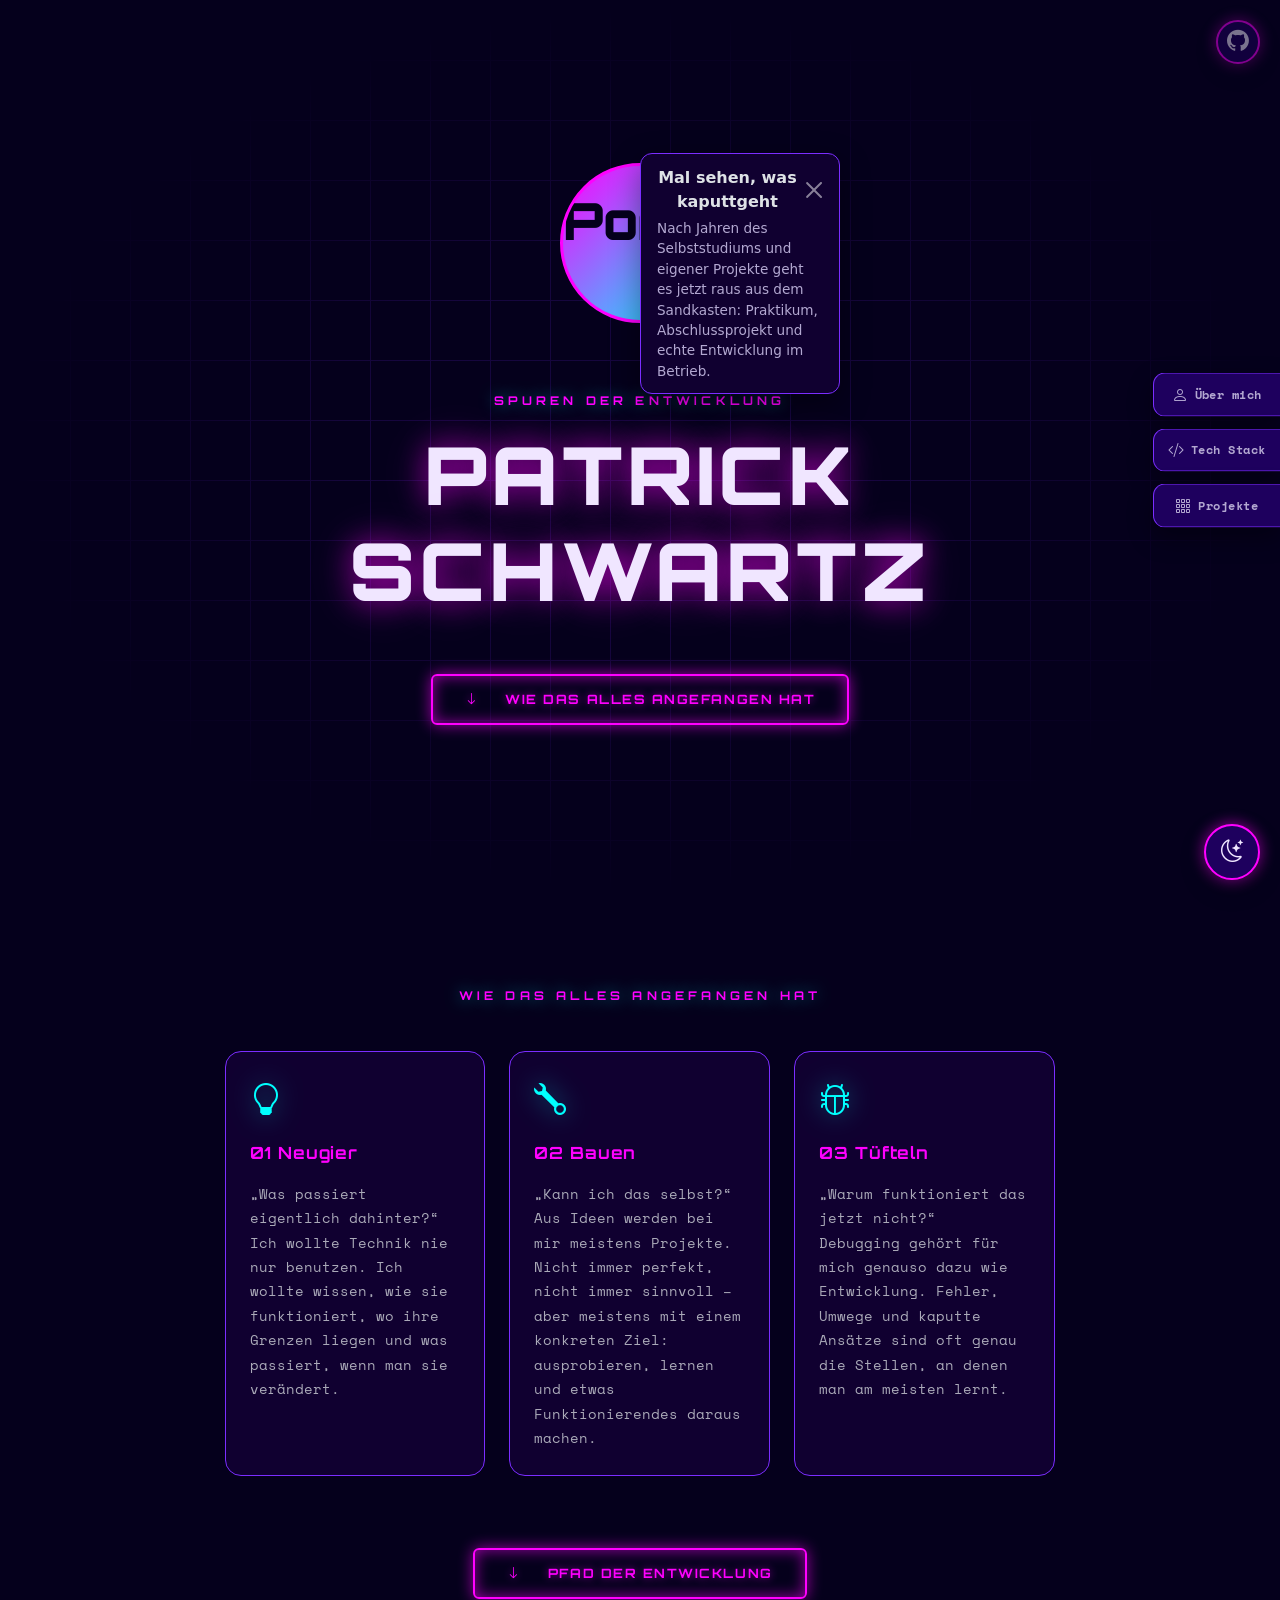
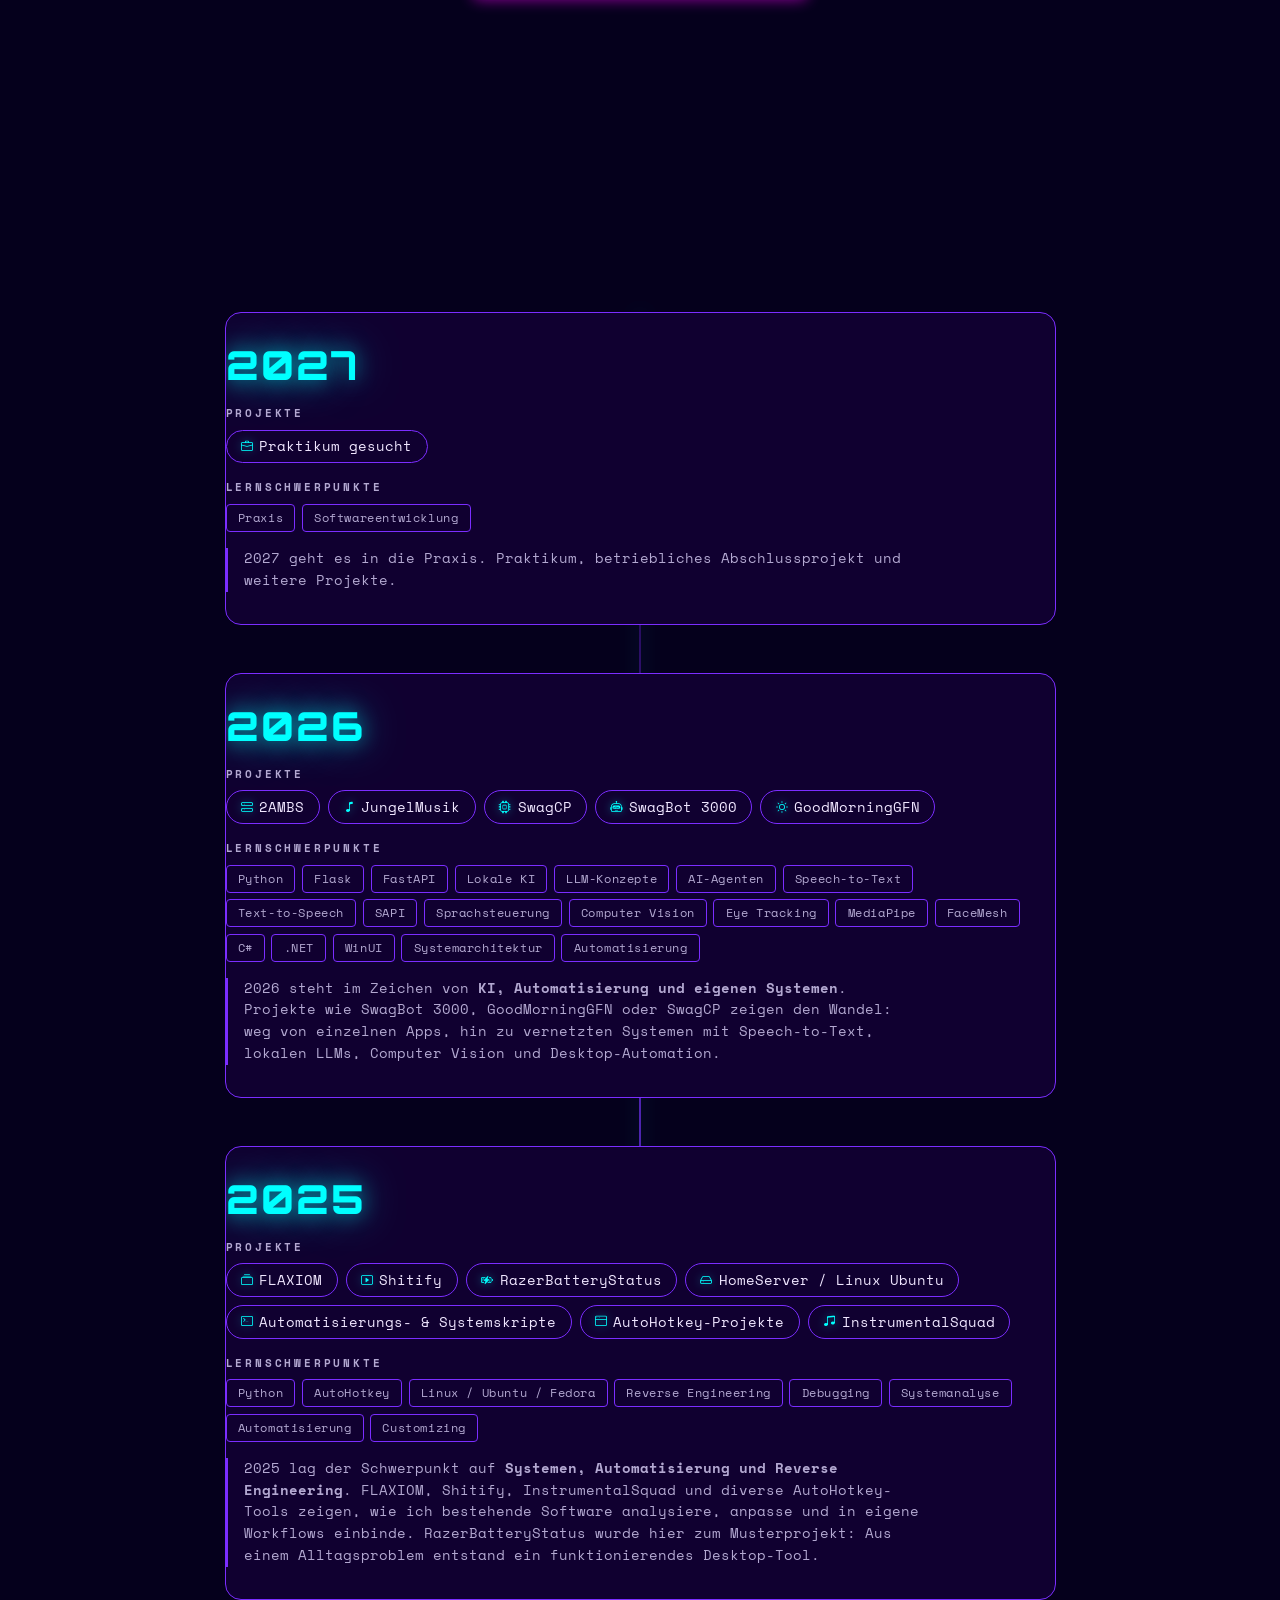
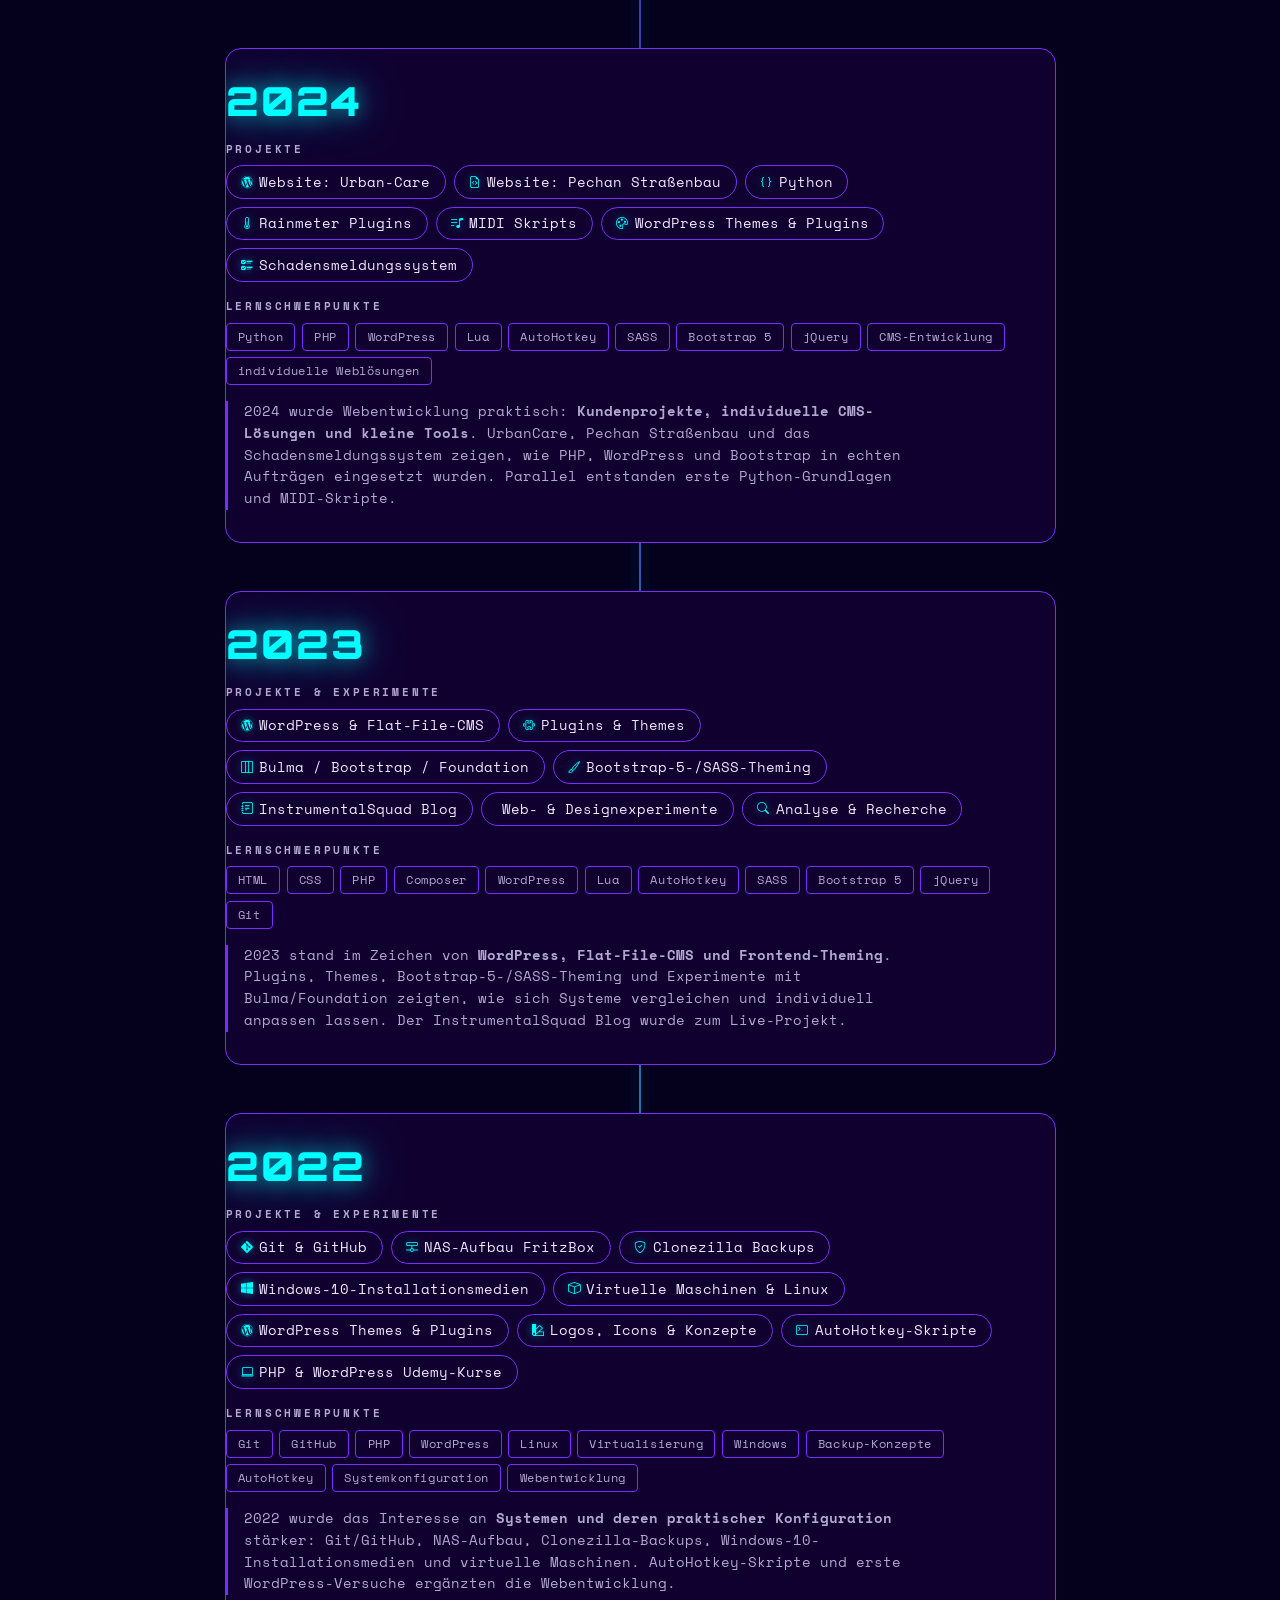
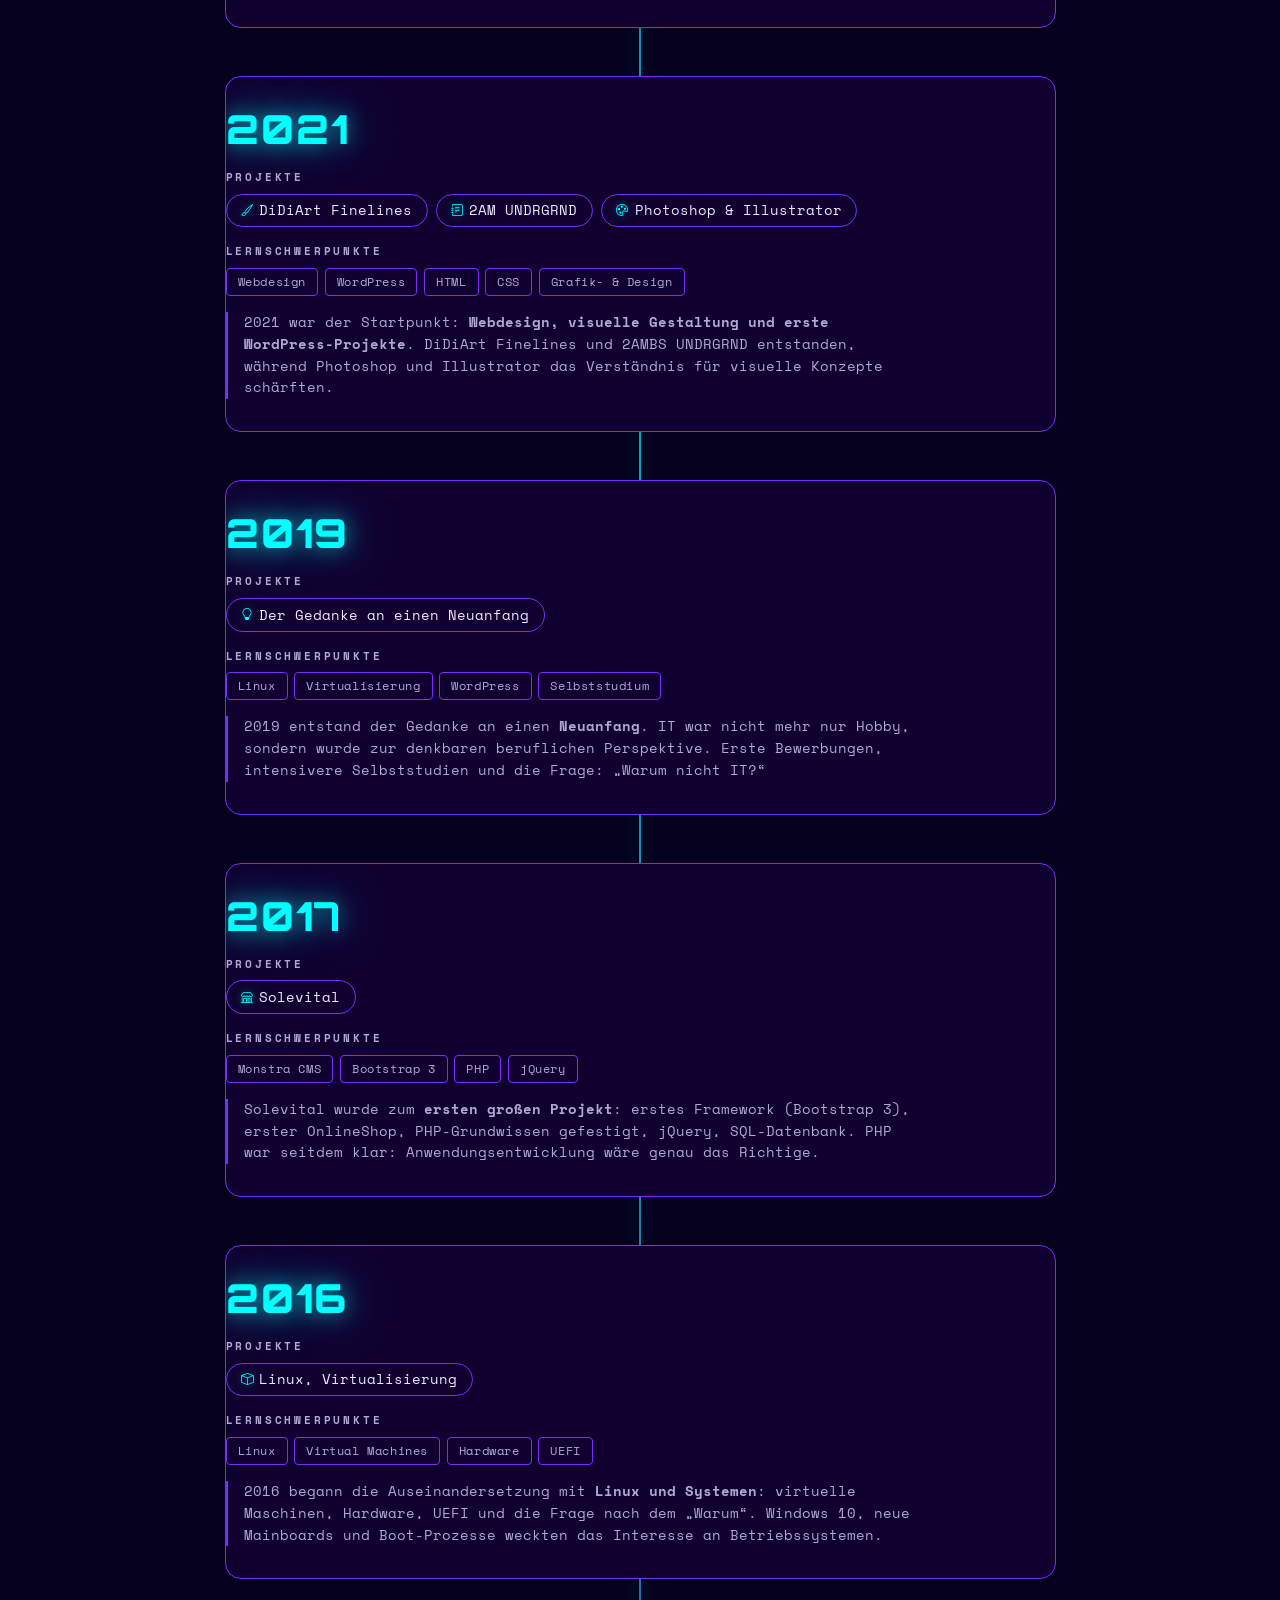
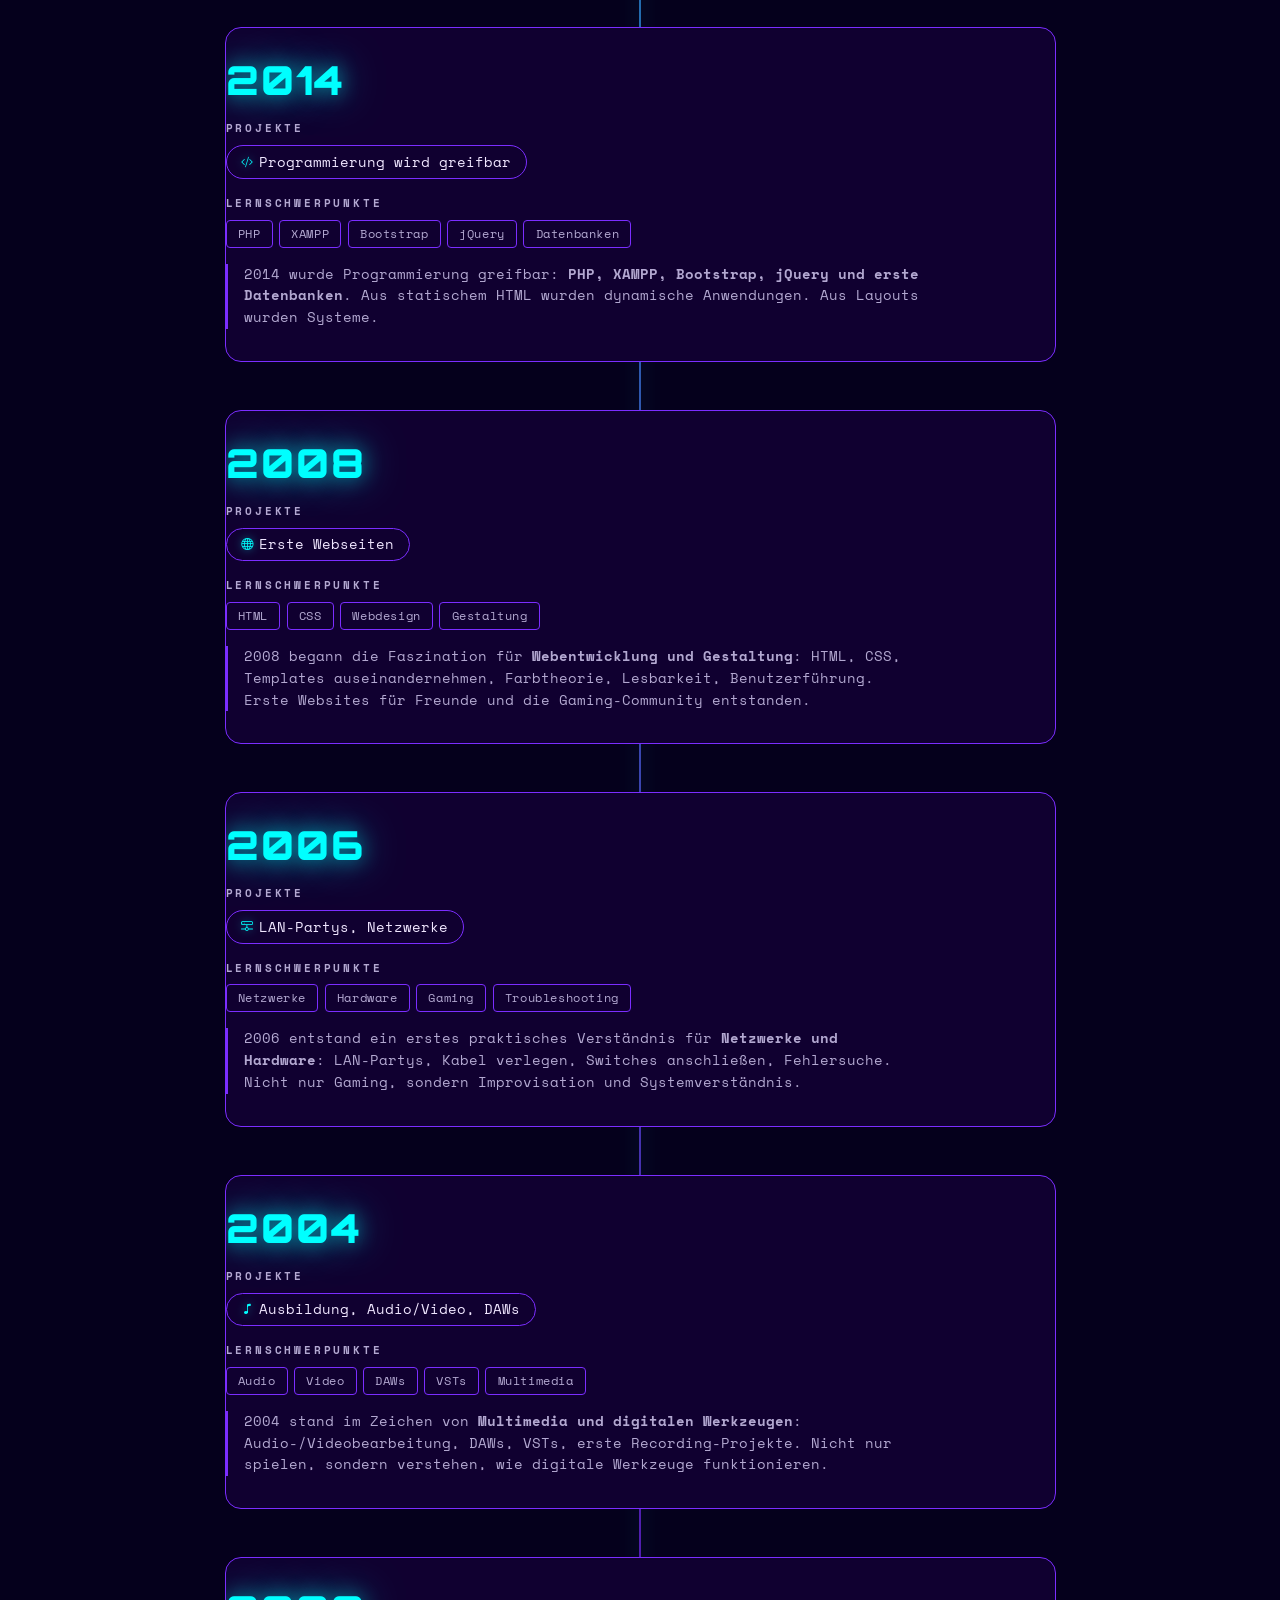
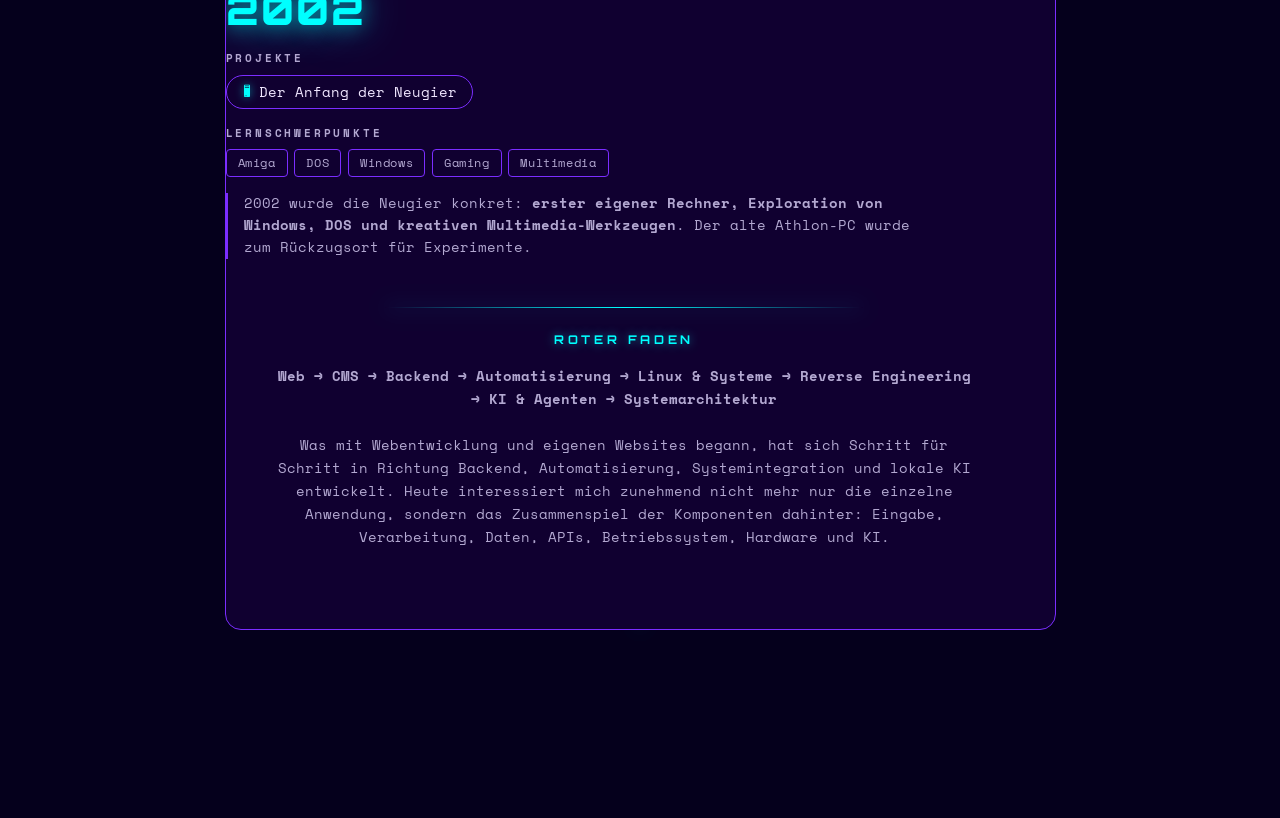
==== commit 48f46c05: "Sync SASS build: add missing styles to partials and fix HTML content" ====
--- a/index.html
+++ b/index.html
@@ -1,2024 +1,622 @@
 <!DOCTYPE html>
-
 <html lang="de" data-bs-theme="dark">
 
 <head>
-
-  <meta charset="UTF-8" />
-
-  <meta name="viewport" content="width=device-width, initial-scale=1.0" />
-
-  <title>Portfolio</title>
-
-  <link rel="stylesheet" href="assets/icons/bootstrap-icons.min.css" />
-
-  <link rel="stylesheet" href="assets/sass/custom.css" />
-
+    <meta charset="UTF-8">
+    <meta name="viewport" content="width=device-width,initial-scale=1">
+    <title>Portfolio</title>
+    <link rel="stylesheet" href="assets/icons/bootstrap-icons.min.css">
+    <link rel="stylesheet" href="assets/sass/custom.css">
 </head>
 
 <body class="bg-deep">
-
-  <div id="page-loader" class="page-loader">
-
-    <div class="loader-spinner">
-
-      <div class="spinner-ring"></div>
-
-      <div class="spinner-ring"></div>
-
-      <div class="spinner-ring"></div>
-
+    <div id="page-loader" class="page-loader">
+        <div class="loader-spinner">
+            <div class="spinner-ring"></div>
+            <div class="spinner-ring"></div>
+            <div class="spinner-ring"></div>
+        </div>
+    </div><button id="theme-toggle-bottom" class="theme-toggle-bottom" title="Farbschema wechseln"><i
+            class="bi bi-moon-stars"></i></button><!-- Cover -->
+    <section id="hero" class="hero-section reveal-section">
+        <div class="retro-grid"></div>
+        <div class="container-fluid">
+            <div class="row justify-content-center">
+                <div class="col-12 col-md-10 col-lg-9 col-xl-8"><a href="https://github.com/pschwartz1986"
+                        target="_blank" rel="noopener" class="hero-github-icon"><i class="bi bi-github"></i></a>
+                    <nav class="hero-side-nav"><button type="button" class="hero-side-btn"
+                            data-offcanvas-target="#offcanvasAbout" aria-label="Über mich"><i class="bi bi-person"></i>
+                            <span>Über mich</span></button> <button type="button" class="hero-side-btn"
+                            data-offcanvas-target="#offcanvasTech" aria-label="Tech Stack"><i
+                                class="bi bi-code-slash"></i> <span>Tech Stack</span></button> <button type="button"
+                            class="hero-side-btn" data-offcanvas-target="#offcanvasProjects" aria-label="Projekte"><i
+                                class="bi bi-grid-3x3-gap"></i> <span>Projekte</span></button></nav>
+                    <div class="text-center position-relative">
+                        <div class="mb-4 position-relative d-inline-block"><img
+                                src="https://avatars.githubusercontent.com/u/297923195?v=4" class="hero-avatar"
+                                alt="Portfolio">
+                            <div id="speak-bubble" class="speak-bubble w-25" role="status" aria-live="polite"
+                                aria-atomic="true">
+                                <div class="speak-bubble-header"><strong class="me-auto fw-bold">Mal sehen, was kaputtgeht</strong> <button type="button"
+                                        class="btn-close speak-bubble-close" aria-label="Close"></button></div>
+                                <div class="speak-bubble-body fw-medium text-start">Nach Jahren des Selbststudiums und eigener Projekte geht es jetzt raus aus dem Sandkasten: Praktikum, Abschlussprojekt und echte Entwicklung im Betrieb.</div>
+                            </div>
+                        </div>
+                        <p class="hero-pre text-accent mb-3 fw-bold">SPUREN DER ENTWICKLUNG</p>
+                        <h1 class="display-1 hero-name glitch reveal-zoom" data-text="Patrick Schwartz">Patrick Schwartz
+                        </h1>
+                        <p class="hero-role mb-4 visually-hidden">Nicht jeder Schritt war richtig. Aber jeder führte weiter.</p><a
+                            href="#warum" class="btn btn-glow btn-lg my-5"><i class="bi bi-arrow-down me-3"></i>Wie das
+                            alles angefangen hat</a>
+                    </div>
+                </div>
+            </div>
+        </div>
+    </section>
+    <section id="warum" class="section bg-deep reveal-section">
+        <div class="container">
+            <div class="row justify-content-center">
+                <div class="col-12 col-lg-10 col-xl-9">
+                    <div class="text-center mb-5">
+                        <p class="hero-pre text-accent mb-3 fw-bold"></p>
+                        <h2 class="hero-pre text-accent fw-bold mb-4">Wie das alles angefangen hat</h2>
+                    </div>
+                    <div class="row g-4">
+                        <div class="col-md-4">
+                            <div class="why-card p-4 h-100">
+                                <div class="why-icon mb-3"><i class="bi bi-lightbulb"></i></div>
+                                <div class="why-title text-accent mb-3">01 Neugier</div>
+                                <p class="mb-0 text-muted">„Was passiert eigentlich dahinter?“<br>Ich wollte Technik nie
+                                    nur benutzen. Ich wollte wissen, wie sie funktioniert, wo ihre Grenzen liegen und
+                                    was passiert, wenn man sie verändert.</p>
+                            </div>
+                        </div>
+                        <div class="col-md-4">
+                            <div class="why-card p-4 h-100">
+                                <div class="why-icon mb-3"><i class="bi bi-wrench"></i></div>
+                                <div class="why-title text-accent mb-3">02 Bauen</div>
+                                <p class="mb-0 text-muted">„Kann ich das selbst?“<br>Aus Ideen werden bei mir meistens
+                                    Projekte. Nicht immer perfekt, nicht immer sinnvoll – aber meistens mit einem
+                                    konkreten Ziel: ausprobieren, lernen und etwas Funktionierendes daraus machen.</p>
+                            </div>
+                        </div>
+                        <div class="col-md-4">
+                            <div class="why-card p-4 h-100">
+                                <div class="why-icon mb-3"><i class="bi bi-bug"></i></div>
+                                <div class="why-title text-accent mb-3">03 Tüfteln</div>
+                                <p class="mb-0 text-muted">„Warum funktioniert das jetzt nicht?“<br>Debugging gehört für
+                                    mich genauso dazu wie Entwicklung. Fehler, Umwege und kaputte Ansätze sind oft genau
+                                    die Stellen, an denen man am meisten lernt.</p>
+                            </div>
+                        </div>
+                    </div>
+                    <div class="text-center mt-4"><a href="#projekte" class="btn btn-glow btn-lg my-5"><i
+                                class="bi bi-arrow-down me-3"></i>Pfad der Entwicklung</a></div>
+                </div>
+            </div>
+        </div>
+    </section>
+    <section id="projekte" class="section bg-deep reveal-section">
+        <div class="container">
+            <div class="row justify-content-center">
+                <div class="col-12 col-lg-10 col-xl-9">
+                    <div class="timeline">
+                        <div class="tl-year-block">
+                            <div class="tl-year-header">2027</div><span class="tl-section-title">Projekte</span>
+                            <div class="tl-projects"><span class="tl-project"><i class="bi bi-briefcase"></i>Praktikum
+                                    gesucht</span></div><span class="tl-section-title">Lernschwerpunkte</span>
+                            <div class="tl-learning"><span class="tl-badge">Praxis</span> <span
+                                    class="tl-badge">Softwareentwicklung</span></div>
+                            <div class="tl-note">2027 geht es in die Praxis. Praktikum, betriebliches Abschlussprojekt
+                                und weitere Projekte.</div>
+                        </div>
+                        <div class="tl-year-block">
+                            <div class="tl-year-header">2026</div><span class="tl-section-title">Projekte</span>
+                            <div class="tl-projects"><span class="tl-project"><i
+                                        class="bi bi-hdd-stack"></i>2AMBS</span> <span class="tl-project"><i
+                                        class="bi bi-music-note"></i>JungelMusik</span> <span class="tl-project"><i
+                                        class="bi bi-cpu"></i>SwagCP</span> <span class="tl-project"><i
+                                        class="bi bi-robot"></i>SwagBot 3000</span> <span class="tl-project"><i
+                                        class="bi bi-sun"></i>GoodMorningGFN</span></div><span
+                                class="tl-section-title">Lernschwerpunkte</span>
+                            <div class="tl-learning"><span class="tl-badge">Python</span> <span
+                                    class="tl-badge">Flask</span> <span class="tl-badge">FastAPI</span> <span
+                                    class="tl-badge">Lokale KI</span> <span class="tl-badge">LLM-Konzepte</span> <span
+                                    class="tl-badge">AI-Agenten</span> <span class="tl-badge">Speech-to-Text</span>
+                                <span class="tl-badge">Text-to-Speech</span> <span class="tl-badge">SAPI</span> <span
+                                    class="tl-badge">Sprachsteuerung</span> <span class="tl-badge">Computer
+                                    Vision</span> <span class="tl-badge">Eye Tracking</span> <span
+                                    class="tl-badge">MediaPipe</span> <span class="tl-badge">FaceMesh</span> <span
+                                    class="tl-badge">C#</span> <span class="tl-badge">.NET</span> <span
+                                    class="tl-badge">WinUI</span> <span class="tl-badge">Systemarchitektur</span> <span
+                                    class="tl-badge">Automatisierung</span></div>
+                            <div class="tl-note">2026 steht im Zeichen von <strong>KI, Automatisierung und eigenen
+                                    Systemen</strong>. Projekte wie SwagBot 3000, GoodMorningGFN oder SwagCP zeigen den
+                                Wandel: weg von einzelnen Apps, hin zu vernetzten Systemen mit Speech-to-Text, lokalen
+                                LLMs, Computer Vision und Desktop-Automation.</div>
+                        </div>
+                        <div class="tl-year-block">
+                            <div class="tl-year-header">2025</div><span class="tl-section-title">Projekte</span>
+                            <div class="tl-projects"><span class="tl-project"><i
+                                        class="bi bi-collection"></i>FLAXIOM</span> <span class="tl-project"><i
+                                        class="bi bi-play-btn"></i>Shitify</span> <span class="tl-project"><i
+                                        class="bi bi-battery-charging"></i>RazerBatteryStatus</span> <span
+                                    class="tl-project"><i class="bi bi-hdd"></i>HomeServer / Linux Ubuntu</span> <span
+                                    class="tl-project"><i class="bi bi-terminal"></i>Automatisierungs- &amp;
+                                    Systemskripte</span> <span class="tl-project"><i
+                                        class="bi bi-window"></i>AutoHotkey-Projekte</span> <span class="tl-project"><i
+                                        class="bi bi-music-note-beamed"></i>InstrumentalSquad</span></div><span
+                                class="tl-section-title">Lernschwerpunkte</span>
+                            <div class="tl-learning"><span class="tl-badge">Python</span> <span
+                                    class="tl-badge">AutoHotkey</span> <span class="tl-badge">Linux / Ubuntu /
+                                    Fedora</span> <span class="tl-badge">Reverse Engineering</span> <span
+                                    class="tl-badge">Debugging</span> <span class="tl-badge">Systemanalyse</span> <span
+                                    class="tl-badge">Automatisierung</span> <span class="tl-badge">Customizing</span>
+                            </div>
+                            <div class="tl-note">2025 lag der Schwerpunkt auf <strong>Systemen, Automatisierung und
+                                    Reverse Engineering</strong>. FLAXIOM, Shitify, InstrumentalSquad und diverse
+                                AutoHotkey-Tools zeigen, wie ich bestehende Software analysiere, anpasse und in eigene
+                                Workflows einbinde. RazerBatteryStatus wurde hier zum Musterprojekt: Aus einem
+                                Alltagsproblem entstand ein funktionierendes Desktop-Tool.</div>
+                        </div>
+                        <div class="tl-year-block">
+                            <div class="tl-year-header">2024</div><span class="tl-section-title">Projekte</span>
+                            <div class="tl-projects"><span class="tl-project"><i class="bi bi-wordpress"></i>Website:
+                                    Urban-Care</span> <span class="tl-project"><i
+                                        class="bi bi-file-earmark-code"></i>Website: Pechan Straßenbau</span> <span
+                                    class="tl-project"><i class="bi bi-braces"></i>Python</span> <span
+                                    class="tl-project"><i class="bi bi-thermometer-half"></i>Rainmeter Plugins</span>
+                                <span class="tl-project"><i class="bi bi-music-note-list"></i>MIDI Skripts</span> <span
+                                    class="tl-project"><i class="bi bi-palette"></i>WordPress Themes &amp;
+                                    Plugins</span> <span class="tl-project"><i
+                                        class="bi bi-ui-checks"></i>Schadensmeldungssystem</span></div><span
+                                class="tl-section-title">Lernschwerpunkte</span>
+                            <div class="tl-learning"><span class="tl-badge">Python</span> <span
+                                    class="tl-badge">PHP</span> <span class="tl-badge">WordPress</span> <span
+                                    class="tl-badge">Lua</span> <span class="tl-badge">AutoHotkey</span> <span
+                                    class="tl-badge">SASS</span> <span class="tl-badge">Bootstrap 5</span> <span
+                                    class="tl-badge">jQuery</span> <span class="tl-badge">CMS-Entwicklung</span> <span
+                                    class="tl-badge">individuelle Weblösungen</span></div>
+                            <div class="tl-note">2024 wurde Webentwicklung praktisch: <strong>Kundenprojekte,
+                                    individuelle CMS-Lösungen und kleine Tools</strong>. UrbanCare, Pechan Straßenbau
+                                und das Schadensmeldungssystem zeigen, wie PHP, WordPress und Bootstrap in echten
+                                Aufträgen eingesetzt wurden. Parallel entstanden erste Python-Grundlagen und
+                                MIDI-Skripte.</div>
+                        </div>
+                        <div class="tl-year-block">
+                            <div class="tl-year-header">2023</div><span class="tl-section-title">Projekte &amp;
+                                Experimente</span>
+                            <div class="tl-projects"><span class="tl-project"><i class="bi bi-wordpress"></i>WordPress
+                                    &amp; Flat-File-CMS</span> <span class="tl-project"><i
+                                        class="bi bi-puzzle"></i>Plugins &amp; Themes</span> <span class="tl-project"><i
+                                        class="bi bi-layout-three-columns"></i>Bulma / Bootstrap / Foundation</span>
+                                <span class="tl-project"><i class="bi bi-brush"></i>Bootstrap-5-/SASS-Theming</span>
+                                <span class="tl-project"><i class="bi bi-journal-text"></i>InstrumentalSquad Blog</span>
+                                <span class="tl-project"><i class="bi bi-flask"></i>Web- &amp; Designexperimente</span>
+                                <span class="tl-project"><i class="bi bi-search"></i>Analyse &amp; Recherche</span>
+                            </div><span class="tl-section-title">Lernschwerpunkte</span>
+                            <div class="tl-learning"><span class="tl-badge">HTML</span> <span
+                                    class="tl-badge">CSS</span> <span class="tl-badge">PHP</span> <span
+                                    class="tl-badge">Composer</span> <span class="tl-badge">WordPress</span> <span
+                                    class="tl-badge">Lua</span> <span class="tl-badge">AutoHotkey</span> <span
+                                    class="tl-badge">SASS</span> <span class="tl-badge">Bootstrap 5</span> <span
+                                    class="tl-badge">jQuery</span> <span class="tl-badge">Git</span></div>
+                            <div class="tl-note">2023 stand im Zeichen von <strong>WordPress, Flat-File-CMS und
+                                    Frontend-Theming</strong>. Plugins, Themes, Bootstrap-5-/SASS-Theming und
+                                Experimente mit Bulma/Foundation zeigten, wie sich Systeme vergleichen und individuell
+                                anpassen lassen. Der InstrumentalSquad Blog wurde zum Live-Projekt.</div>
+                        </div>
+                        <div class="tl-year-block">
+                            <div class="tl-year-header">2022</div><span class="tl-section-title">Projekte &amp;
+                                Experimente</span>
+                            <div class="tl-projects"><span class="tl-project"><i class="bi bi-git"></i>Git &amp;
+                                    GitHub</span> <span class="tl-project"><i class="bi bi-hdd-network"></i>NAS-Aufbau
+                                    FritzBox</span> <span class="tl-project"><i
+                                        class="bi bi-shield-check"></i>Clonezilla Backups</span> <span
+                                    class="tl-project"><i
+                                        class="bi bi-windows"></i>Windows-10-Installationsmedien</span> <span
+                                    class="tl-project"><i class="bi bi-box"></i>Virtuelle Maschinen &amp; Linux</span>
+                                <span class="tl-project"><i class="bi bi-wordpress"></i>WordPress Themes &amp;
+                                    Plugins</span> <span class="tl-project"><i class="bi bi-palette2"></i>Logos, Icons
+                                    &amp; Konzepte</span> <span class="tl-project"><i
+                                        class="bi bi-terminal"></i>AutoHotkey-Skripte</span> <span class="tl-project"><i
+                                        class="bi bi-laptop"></i>PHP &amp; WordPress Udemy-Kurse</span></div><span
+                                class="tl-section-title">Lernschwerpunkte</span>
+                            <div class="tl-learning"><span class="tl-badge">Git</span> <span
+                                    class="tl-badge">GitHub</span> <span class="tl-badge">PHP</span> <span
+                                    class="tl-badge">WordPress</span> <span class="tl-badge">Linux</span> <span
+                                    class="tl-badge">Virtualisierung</span> <span class="tl-badge">Windows</span> <span
+                                    class="tl-badge">Backup-Konzepte</span> <span class="tl-badge">AutoHotkey</span>
+                                <span class="tl-badge">Systemkonfiguration</span> <span
+                                    class="tl-badge">Webentwicklung</span></div>
+                            <div class="tl-note">2022 wurde das Interesse an <strong>Systemen und deren praktischer
+                                    Konfiguration</strong> stärker: Git/GitHub, NAS-Aufbau, Clonezilla-Backups,
+                                Windows-10-Installationsmedien und virtuelle Maschinen. AutoHotkey-Skripte und erste
+                                WordPress-Versuche ergänzten die Webentwicklung.</div>
+                        </div>
+                        <div class="tl-year-block">
+                            <div class="tl-year-header">2021</div><span class="tl-section-title">Projekte</span>
+                            <div class="tl-projects"><span class="tl-project"><i class="bi bi-brush"></i>DiDiArt
+                                    Finelines</span> <span class="tl-project"><i class="bi bi-journal-text"></i>2AM
+                                    UNDRGRND</span> <span class="tl-project"><i class="bi bi-palette"></i>Photoshop
+                                    &amp; Illustrator</span></div><span class="tl-section-title">Lernschwerpunkte</span>
+                            <div class="tl-learning"><span class="tl-badge">Webdesign</span> <span
+                                    class="tl-badge">WordPress</span> <span class="tl-badge">HTML</span> <span
+                                    class="tl-badge">CSS</span> <span class="tl-badge">Grafik- &amp; Design</span></div>
+                            <div class="tl-note">2021 war der Startpunkt: <strong>Webdesign, visuelle Gestaltung und
+                                    erste WordPress-Projekte</strong>. DiDiArt Finelines und 2AMBS UNDRGRND entstanden,
+                                während Photoshop und Illustrator das Verständnis für visuelle Konzepte schärften.</div>
+                        </div>
+                        <div class="tl-year-block">
+                            <div class="tl-year-header">2019</div><span class="tl-section-title">Projekte</span>
+                            <div class="tl-projects"><span class="tl-project"><i class="bi bi-lightbulb"></i>Der Gedanke
+                                    an einen Neuanfang</span></div><span
+                                class="tl-section-title">Lernschwerpunkte</span>
+                            <div class="tl-learning"><span class="tl-badge">Linux</span> <span
+                                    class="tl-badge">Virtualisierung</span> <span class="tl-badge">WordPress</span>
+                                <span class="tl-badge">Selbststudium</span></div>
+                            <div class="tl-note">2019 entstand der Gedanke an einen <strong>Neuanfang</strong>. IT war
+                                nicht mehr nur Hobby, sondern wurde zur denkbaren beruflichen Perspektive. Erste
+                                Bewerbungen, intensivere Selbststudien und die Frage: „Warum nicht IT?“</div>
+                        </div>
+                        <div class="tl-year-block">
+                            <div class="tl-year-header">2017</div><span class="tl-section-title">Projekte</span>
+                            <div class="tl-projects"><span class="tl-project"><i class="bi bi-shop"></i>Solevital</span>
+                            </div><span class="tl-section-title">Lernschwerpunkte</span>
+                            <div class="tl-learning"><span class="tl-badge">Monstra CMS</span> <span
+                                    class="tl-badge">Bootstrap 3</span> <span class="tl-badge">PHP</span> <span
+                                    class="tl-badge">jQuery</span></div>
+                            <div class="tl-note">Solevital wurde zum <strong>ersten großen Projekt</strong>: erstes
+                                Framework (Bootstrap 3), erster OnlineShop, PHP-Grundwissen gefestigt, jQuery,
+                                SQL-Datenbank. PHP war seitdem klar: Anwendungsentwicklung wäre genau das Richtige.
+                            </div>
+                        </div>
+                        <div class="tl-year-block">
+                            <div class="tl-year-header">2016</div><span class="tl-section-title">Projekte</span>
+                            <div class="tl-projects"><span class="tl-project"><i class="bi bi-box"></i>Linux,
+                                    Virtualisierung</span></div><span class="tl-section-title">Lernschwerpunkte</span>
+                            <div class="tl-learning"><span class="tl-badge">Linux</span> <span class="tl-badge">Virtual
+                                    Machines</span> <span class="tl-badge">Hardware</span> <span
+                                    class="tl-badge">UEFI</span></div>
+                            <div class="tl-note">2016 begann die Auseinandersetzung mit <strong>Linux und
+                                    Systemen</strong>: virtuelle Maschinen, Hardware, UEFI und die Frage nach dem
+                                „Warum“. Windows 10, neue Mainboards und Boot-Prozesse weckten das Interesse an
+                                Betriebssystemen.</div>
+                        </div>
+                        <div class="tl-year-block">
+                            <div class="tl-year-header">2014</div><span class="tl-section-title">Projekte</span>
+                            <div class="tl-projects"><span class="tl-project"><i
+                                        class="bi bi-code-slash"></i>Programmierung wird greifbar</span></div><span
+                                class="tl-section-title">Lernschwerpunkte</span>
+                            <div class="tl-learning"><span class="tl-badge">PHP</span> <span
+                                    class="tl-badge">XAMPP</span> <span class="tl-badge">Bootstrap</span> <span
+                                    class="tl-badge">jQuery</span> <span class="tl-badge">Datenbanken</span></div>
+                            <div class="tl-note">2014 wurde Programmierung greifbar: <strong>PHP, XAMPP, Bootstrap,
+                                    jQuery und erste Datenbanken</strong>. Aus statischem HTML wurden dynamische
+                                Anwendungen. Aus Layouts wurden Systeme.</div>
+                        </div>
+                        <div class="tl-year-block">
+                            <div class="tl-year-header">2008</div><span class="tl-section-title">Projekte</span>
+                            <div class="tl-projects"><span class="tl-project"><i class="bi bi-globe"></i>Erste
+                                    Webseiten</span></div><span class="tl-section-title">Lernschwerpunkte</span>
+                            <div class="tl-learning"><span class="tl-badge">HTML</span> <span
+                                    class="tl-badge">CSS</span> <span class="tl-badge">Webdesign</span> <span
+                                    class="tl-badge">Gestaltung</span></div>
+                            <div class="tl-note">2008 begann die Faszination für <strong>Webentwicklung und
+                                    Gestaltung</strong>: HTML, CSS, Templates auseinandernehmen, Farbtheorie,
+                                Lesbarkeit, Benutzerführung. Erste Websites für Freunde und die Gaming-Community
+                                entstanden.</div>
+                        </div>
+                        <div class="tl-year-block">
+                            <div class="tl-year-header">2006</div><span class="tl-section-title">Projekte</span>
+                            <div class="tl-projects"><span class="tl-project"><i
+                                        class="bi bi-hdd-network"></i>LAN-Partys, Netzwerke</span></div><span
+                                class="tl-section-title">Lernschwerpunkte</span>
+                            <div class="tl-learning"><span class="tl-badge">Netzwerke</span> <span
+                                    class="tl-badge">Hardware</span> <span class="tl-badge">Gaming</span> <span
+                                    class="tl-badge">Troubleshooting</span></div>
+                            <div class="tl-note">2006 entstand ein erstes praktisches Verständnis für <strong>Netzwerke
+                                    und Hardware</strong>: LAN-Partys, Kabel verlegen, Switches anschließen,
+                                Fehlersuche. Nicht nur Gaming, sondern Improvisation und Systemverständnis.</div>
+                        </div>
+                        <div class="tl-year-block">
+                            <div class="tl-year-header">2004</div><span class="tl-section-title">Projekte</span>
+                            <div class="tl-projects"><span class="tl-project"><i
+                                        class="bi bi-music-note"></i>Ausbildung, Audio/Video, DAWs</span></div><span
+                                class="tl-section-title">Lernschwerpunkte</span>
+                            <div class="tl-learning"><span class="tl-badge">Audio</span> <span
+                                    class="tl-badge">Video</span> <span class="tl-badge">DAWs</span> <span
+                                    class="tl-badge">VSTs</span> <span class="tl-badge">Multimedia</span></div>
+                            <div class="tl-note">2004 stand im Zeichen von <strong>Multimedia und digitalen
+                                    Werkzeugen</strong>: Audio-/Videobearbeitung, DAWs, VSTs, erste Recording-Projekte.
+                                Nicht nur spielen, sondern verstehen, wie digitale Werkzeuge funktionieren.</div>
+                        </div>
+                        <div class="tl-year-block">
+                            <div class="tl-year-header">2002</div><span class="tl-section-title">Projekte</span>
+                            <div class="tl-projects"><span class="tl-project"><i class="bi bi-pc"></i>Der Anfang der
+                                    Neugier</span></div><span class="tl-section-title">Lernschwerpunkte</span>
+                            <div class="tl-learning"><span class="tl-badge">Amiga</span> <span
+                                    class="tl-badge">DOS</span> <span class="tl-badge">Windows</span> <span
+                                    class="tl-badge">Gaming</span> <span class="tl-badge">Multimedia</span></div>
+                            <div class="tl-note">2002 wurde die Neugier konkret: <strong>erster eigener Rechner,
+                                    Exploration von Windows, DOS und kreativen Multimedia-Werkzeugen</strong>. Der alte
+                                Athlon-PC wurde zum Rückzugsort für Experimente.</div>
+                            <div class="tl-thread my-5">
+                                <div class="tl-thread-title">Roter Faden</div>
+                                <div class="tl-thread-text"><strong>Web → CMS → Backend → Automatisierung → Linux &amp;
+                                        Systeme → Reverse Engineering → KI &amp; Agenten →
+                                        Systemarchitektur</strong><br><br>Was mit Webentwicklung und eigenen Websites
+                                    begann, hat sich Schritt für Schritt in Richtung Backend, Automatisierung,
+                                    Systemintegration und lokale KI entwickelt. Heute interessiert mich zunehmend nicht
+                                    mehr nur die einzelne Anwendung, sondern das Zusammenspiel der Komponenten dahinter:
+                                    Eingabe, Verarbeitung, Daten, APIs, Betriebssystem, Hardware und KI.</div>
+                            </div>
+                        </div>
+                    </div>
+                </div>
+            </div>
+        </div>
+    </section>
+    <div id="portfolio-modal" class="portfolio-modal" aria-hidden="true">
+        <div class="portfolio-modal__panel" role="dialog" aria-modal="true">
+            <div class="portfolio-modal__header">
+                <h2 class="portfolio-modal__title" id="modal-title"></h2><button id="modal-close"
+                    class="portfolio-modal__close" aria-label="Schließen"><i class="bi bi-x-lg"></i></button>
+            </div>
+            <div class="portfolio-modal__body">
+                <div class="portfolio-modal__grid">
+                    <div class="portfolio-modal__media"><img id="modal-img" src="" alt="Projektvorschau"></div>
+                    <div class="portfolio-modal__content">
+                        <p class="portfolio-modal__desc" id="modal-desc"></p>
+                        <div class="portfolio-modal__tags" id="modal-tags"></div>
+                        <div class="portfolio-modal__actions" id="modal-actions"></div>
+                    </div>
+                </div>
+            </div>
+        </div>
     </div>
-
-  </div>
-
-
-
-  <button id="theme-toggle-bottom" class="theme-toggle-bottom" title="Farbschema wechseln">
-
-    <i class="bi bi-moon-stars"></i>
-
-  </button>
-
-
-
-  <!-- Cover -->
-
-  <section id="hero" class="hero-section reveal-section">
-
-    <div class="retro-grid"></div>
-
-    <div class="container-fluid">
-
-      <div class="row justify-content-center">
-
-        <div class="col-12 col-md-10 col-lg-9 col-xl-8">
-
-          <a href="https://github.com/pschwartz1986" target="_blank" rel="noopener" class="hero-github-icon">
-
-            <i class="bi bi-github"></i>
-
-          </a>
-
-          <nav class="hero-side-nav">
-
-            <button type="button" class="hero-side-btn" data-offcanvas-target="#offcanvasAbout" aria-label="Über mich">
-
-              <i class="bi bi-person"></i>
-
-              <span>Über mich</span>
-
-            </button>
-
-            <button type="button" class="hero-side-btn" data-offcanvas-target="#offcanvasTech" aria-label="Tech Stack">
-
-              <i class="bi bi-code-slash"></i>
-
-              <span>Tech Stack</span>
-
-            </button>
-
-            <button type="button" class="hero-side-btn" data-offcanvas-target="#offcanvasProjects"
-              aria-label="Projekte">
-
-              <i class="bi bi-grid-3x3-gap"></i>
-
-              <span>Projekte</span>
-
-            </button>
-
-          </nav>
-
-          <div class="text-center position-relative">
-
-            <div class="mb-4 position-relative d-inline-block">
-
-              <img src="https://avatars.githubusercontent.com/u/297923195?v=4" class="hero-avatar" alt="Portfolio" />
-
-              <div id="speak-bubble" class="speak-bubble w-25" role="status" aria-live="polite" aria-atomic="true">
-
-                <div class="speak-bubble-header">
-
-                  <strong class="me-auto fw-bold">Bereit für echte Projektpraxis</strong>
-
-                  <button type="button" class="btn-close speak-bubble-close" aria-label="Close"></button>
-
-                </div>
-
-                <div class="speak-bubble-body fw-medium text-start">
-
-                  Ab Oktober 2027 suche ich einen Praktikumsplatz in der Anwendungsentwicklung, um an echten Aufgaben zu
-                  wachsen und praktische Erfahrung für mein IHK-Abschlussprojekt zu sammeln.
-
-                </div>
-
-              </div>
-
-            </div>
-
-            <p class="hero-pre text-accent mb-3 fw-bold">SPUREN DER ENTWICKLUNG</p>
-
-            <h1 class="display-1 hero-name glitch reveal-zoom" data-text="Patrick Schwartz">Patrick Schwartz</h1>
-
-            <p class="hero-role mb-4">Nicht jeder Schritt war richtig. Aber jeder führte weiter.</p>
-
-            <a href="#warum" class="btn btn-glow btn-lg my-5">
-
-              <i class="bi bi-arrow-down me-3"></i>Wie das alles angefangen hat
-
-            </a>
-
-          </div>
-
-        </div>
-
-      </div>
-
+    <script src="assets/bootstrap/js/bootstrap.bundle.min.js"></script>
+    <script>(function () { function r(e) { document.documentElement.setAttribute("data-bs-theme", e) } function e() { var e = localStorage.getItem(l) || "dark"; r(e); var t = a && a.querySelector("i"); t && (t.className = "dark" === e ? "bi bi-moon-stars" : "bi bi-sun") } function t() { document.querySelectorAll(".reveal-section, .tl-item").forEach(function (e) { if (!e.classList.contains("visible")) { var t = e.getBoundingClientRect(); t.top < window.innerHeight && 0 < t.bottom && e.classList.add("visible") } }) } function d(e) { var t = e.toLowerCase(); return -1 !== t.indexOf("2ambs") || -1 !== t.indexOf("sass generator") ? "assets/imgs/projekte/2ambs_sass_generator.png" : -1 !== t.indexOf("razer") || -1 !== t.indexOf("battery") ? "assets/imgs/projekte/razer_battery_status.png" : -1 !== t.indexOf("jungelmusik") ? "assets/imgs/projekte/jungelmusik.png" : -1 !== t.indexOf("urban-care") || -1 !== t.indexOf("urban care") ? "assets/imgs/projekte/urbancare.png" : -1 !== t.indexOf("pechan") || -1 !== t.indexOf("strassenbau") ? "assets/imgs/projekte/pechan.png" : -1 !== t.indexOf("solevital") || -1 !== t.indexOf("salzgrotte") ? "assets/imgs/projekte/solevital.png" : null } function n(e) { var t = e.querySelector(".tl-title"), n = e.querySelectorAll(".tl-tag"), r = t ? t.textContent.trim() : "", i = e.getAttribute("data-desc") || "", s = Array.from(n).map(function (e) { return e.textContent.trim() }), o = e.getAttribute("data-href"); if (g.textContent = r, p.textContent = i, f.innerHTML = "", s.forEach(function (e) { var t = document.createElement("span"); t.className = "portfolio-modal__tag", t.textContent = e, f.appendChild(t) }), b.innerHTML = "", o) { var a = document.createElement("a"); a.href = o, a.target = "_blank", a.rel = "noopener", a.innerHTML = '<i class="bi bi-box-arrow-up-right me-2"></i>Projekt öffnen', b.appendChild(a) } var l = d(r); m.src = l || "", m.style.display = l ? "block" : "none", u.classList.add("is-open"), u.setAttribute("aria-hidden", "false"), document.body.style.overflow = "hidden", v.focus() } function i() { u.classList.remove("is-open"), u.setAttribute("aria-hidden", "true"), document.body.style.overflow = "" } function s(e) { var t = h[e]; t && (g.textContent = t.title, p.textContent = t.description || t.short, f.innerHTML = "", t.tags.forEach(function (e) { var t = document.createElement("span"); t.className = "portfolio-modal__tag", t.textContent = e, f.appendChild(t) }), t.image ? (m.src = t.image, m.style.display = "block") : (m.removeAttribute("src"), m.style.display = "none"), b.innerHTML = "", t.links && t.links.length && t.links.forEach(function (e) { var t = document.createElement("a"); t.href = e.href, t.target = "_blank", t.rel = "noopener", t.textContent = e.label, b.appendChild(t) }), u.classList.add("is-open"), u.setAttribute("aria-hidden", "false"), document.body.style.overflow = "hidden", v.focus()) } function o() { window.scrollTo(0, 0); var e = document.getElementById("page-loader"); e && e.classList.add("is-hidden"), setTimeout(t, 100), setTimeout(function () { var e = document.getElementById("speak-bubble"); e && e.classList.add("is-visible") }, 1200) } var a = document.getElementById("theme-toggle-bottom"), l = "portfolio-theme"; if (a && a.addEventListener("click", function () { var e = document.documentElement.getAttribute("data-bs-theme"), t = "dark" === e ? "light" : "dark"; r(t), localStorage.setItem(l, t); var n = a.querySelector("i"); n && (n.className = "dark" === t ? "bi bi-moon-stars" : "bi bi-sun") }), e(), document.querySelectorAll('a[href^="#"]').forEach(function (e) { e.addEventListener("click", function (e) { var t = this.getAttribute("href"); if ("#" !== t) { var n = document.querySelector(t); n && (e.preventDefault(), n.scrollIntoView({ behavior: "smooth", block: "start" })) } }) }), "IntersectionObserver" in window) { var c = new IntersectionObserver(function (e) { e.forEach(function (e) { e.isIntersecting && (e.target.classList.add("visible"), c.unobserve(e.target)) }) }, { threshold: .01 }); document.querySelectorAll(".reveal-section, .reveal-zoom, .reveal-fade, .tl-item, .tl-card").forEach(function (e) { c.observe(e) }) } else document.querySelectorAll(".reveal-section, .reveal-zoom, .reveal-fade, .tl-item, .tl-card").forEach(function (e) { e.classList.add("visible") }); window.addEventListener("load", function () { window.scrollTo(0, 0); var e = document.getElementById("page-loader"); e && e.classList.add("is-hidden"), setTimeout(t, 100) }); var u = document.getElementById("portfolio-modal"), m = document.getElementById("modal-img"), g = document.getElementById("modal-title"), p = document.getElementById("modal-desc"), f = document.getElementById("modal-tags"), b = document.getElementById("modal-actions"), v = document.getElementById("modal-close"), h = { solevital: { title: "Solevital", type: "Frühes Webprojekt", image: "assets/imgs/projekte/solevital.png", short: "Der Punkt, an dem aus HTML/CSS-Bastelei ein echtes Webprojekt wurde.", description: "Solevital war das erste große Projekt und ein Wendepunkt: erstes Framework (Bootstrap 3), erster OnlineShop, PHP-Grundwissen gefestigt, jQuery, SQL-Datenbank. Aus HTML/CSS-Bastelei wurde ein echtes Webprojekt mit CMS. Hier wurde klar: Anwendungsentwicklung ist genau das Richtige.", tags: ["Monstra CMS", "PHP", "Bootstrap 3", "jQuery"], links: [] }, pechan: { title: "Pechan Straßenbau", type: "Kundenprojekt", image: "assets/imgs/projekte/pechan.png", short: "Individuelles Webprojekt mit eigener Umsetzung von Layout, Struktur und Funktionen.", description: "Ein echtes Kundenprojekt, bei dem Layout, Struktur und Funktionen individuell umgesetzt wurden. PHP, JavaScript, Bootstrap und SASS kamen zusammen, um eine praktische Lösung zu bauen, die auch in der Praxis funktioniert.", tags: ["PHP", "JavaScript", "Bootstrap", "SASS"], links: [] }, urbancare: { title: "Urban Care", type: "WordPress", image: "assets/imgs/projekte/urbancare.png", short: "Custom-Theme, Formularlogik und angepasste Inhaltsstruktur für ein reales Webprojekt.", description: "Urban Care zeigt, was mit WordPress möglich ist, wenn man tiefer einsteigt: ein eigenes Custom-Theme, angepasste Formularlogik und eine auf den Kunden abgestimmte Inhaltsstruktur.", tags: ["WordPress", "PHP", "Custom Theme", "Formulare"], links: [] }, razer: { title: "Razer Battery Status", type: "Tool", image: "assets/imgs/projekte/razer_battery_status.png", short: "Kleines Desktop-Tool, entstanden aus einem nervigen Alltagsproblem.", description: "Razer Battery Status ist eines der relevantesten Projekte: Es zeigt analytisches Denken, Systemverständnis und die Fähigkeit, aus einem Alltagsproblem eine funktionierende Lösung zu bauen. Ohne API, ohne offizielle Schnittstelle – nur durch Logdateien, Reverse Engineering und AutoHotkey v2 entstand ein Desktop-Tool, das den Akkustand zuverlässig anzeigt. Nicht groß, aber genau die Herangehensweise, die mich prägt.", tags: ["AutoHotkey v2", "Windows", "Logs", "Overlay"], links: [] }, jungelmusik: { title: "Jungelmusik", type: "Webapp", image: "assets/imgs/projekte/jungelmusik.png", short: "Aktuelles Flask-Projekt mit externen Integrationen und eigener Oberfläche.", description: "Jungelmusik ist eine Flask-Webapp mit externen Integrationen und einer eigenen Oberfläche. Sie zeigt, wie sich Python als Backend mit modernen Frontend-Technologien verbinden lässt.", tags: ["Python", "Flask", "Bootstrap", "SASS"], links: [] }, "2ambs": { title: "2AMBS Sass Generator", type: "Developer Tool", image: "assets/imgs/projekte/2ambs_sass_generator.png", short: "Tool zur Erstellung und Anpassung von Bootstrap-5-Themes über eine Oberfläche.", description: "Der 2AMBS Sass Generator ist ein Developer Tool, das die Arbeit mit Bootstrap 5-Themes über eine einfache Oberfläche zugänglich macht. SASS wird interaktiver und nachvollziehbarer.", tags: ["Python", "Flask", "SASS", "Bootstrap 5"], links: [] }, portfolio: { title: "Portfolio", type: "Dokumentation", image: "assets/imgs/projekte/github_portfolio.png", short: "Diese Seite verbindet Projekte, Lernweg und persönliche Entwicklung.", description: "Dieses Portfolio selbst ist ein eigenes Projekt: Es dokumentiert nicht nur fertige Arbeiten, sondern verbindet Lernweg, Technikinteresse und persönliche Entwicklung zu einer nachvollziehbaren Geschichte.", tags: ["HTML", "CSS", "JavaScript", "GitHub Pages"], links: [] } }; document.querySelectorAll(".project-preview-card").forEach(function (n) { n.style.cursor = "pointer", n.addEventListener("click", function () { var e = n.getAttribute("data-project-id"); e && s(e) }), n.addEventListener("keydown", function (e) { if ("Enter" === e.key || " " === e.key) { e.preventDefault(); var t = n.getAttribute("data-project-id"); t && s(t) } }) }), document.querySelectorAll(".tl-card").forEach(function (e) { e.style.cursor = "pointer", e.addEventListener("click", function () { n(e) }) }), v && v.addEventListener("click", i), u && u.addEventListener("click", function (e) { e.target === u && i() }), document.addEventListener("keydown", function (e) { "Escape" === e.key && u.classList.contains("is-open") && i() }), "complete" === document.readyState ? o() : window.addEventListener("load", o), document.querySelector(".speak-bubble-close") && document.querySelector(".speak-bubble-close").addEventListener("click", function () { var e = document.querySelector(".speak-bubble"); e && e.classList.remove("is-visible") }); var k = document.querySelectorAll(".hero-offcanvas"); k.forEach(function (e) { e.addEventListener("show.bs.offcanvas", function () { var e = document.querySelector(".speak-bubble"); e && e.classList.remove("is-visible") }) }), document.querySelectorAll(".hero-side-btn").forEach(function (s) { s.addEventListener("click", function (e) { e.preventDefault(), e.stopPropagation(); var t = s.getAttribute("data-offcanvas-target"); if (t) { var n = document.querySelector(t); if (n) { var r = window.scrollY, i = bootstrap.Offcanvas.getOrCreateInstance(n); i.show(), n.addEventListener("shown.bs.offcanvas", function e() { window.scrollTo(0, r), n.removeEventListener("shown.bs.offcanvas", e) }) } } }) }) })()</script>
+    <div class="offcanvas offcanvas-end hero-offcanvas" tabindex="-1" id="offcanvasAbout"
+        aria-labelledby="offcanvasAboutLabel">
+        <div class="offcanvas-header">
+            <h5 class="offcanvas-title hero-pre text-accent mb-3 fw-bold" id="offcanvasAboutLabel">Über mich</h5><button
+                type="button" class="btn-close" data-bs-dismiss="offcanvas" aria-label="Close"></button>
+        </div>
+        <div class="offcanvas-body">
+            <div class="d-flex align-items-center gap-3 mb-4">
+                <div>
+                    <div class="fw-bold fs-5">Patrick Schwartz</div>
+                    <div class="text-muted small">Umschüler Fachinformatiker Anwendungsentwicklung</div>
+                </div>
+            </div>
+            <div class="d-grid gap-3 small">
+                <div class="cv-profile p-3">
+                    <div class="text-accent mb-2"><i class="bi bi-lightning me-2"></i>Aktueller Stand</div>
+                    <p class="mb-0 text-muted">Aktuell liegt mein Fokus auf <strong>Umschulung, Weiterbildung und
+                            praktischer Softwareentwicklung</strong>. Ich verbinde die Inhalte der Umschulung mit
+                        eigenen Projekten, Kursen und Zertifikaten und versuche, Gelerntes möglichst direkt praktisch
+                        umzusetzen.</p>
+                    <p class="mb-0 text-muted mt-2">Besonders intensiv beschäftige ich mich derzeit mit <strong>KI und
+                            Systemarchitektur</strong> – darunter lokale Sprachmodelle, AI-Agenten, Speech-to-Text,
+                        Text-to-Speech, Voice-Cloning und Sprachsteuerung. Daraus ist unter anderem mein langfristiges
+                        Projekt <strong>SwagBot 3000</strong> entstanden.</p>
+                </div>
+                <div class="cv-profile p-3">
+                    <div class="text-accent mb-2"><i class="bi bi-diagram-3 me-2"></i>Projektweg &amp; Interessen</div>
+                    <p class="mb-0 text-muted">Ich bin technisch eher <strong>Allrounder als Spezialist</strong>. Über
+                        die Jahre habe ich mich mit Webentwicklung, Programmierung, Linux, Windows, Automatisierung,
+                        Hardware, Design, Audio und inzwischen zunehmend mit KI beschäftigt.</p>
+                    <p class="mb-0 text-muted mt-2">Mich interessiert vor allem das <strong>Verstehen von Konzepten und
+                            deren praktischer Umsetzung</strong>: analysieren, planen, bauen, testen, Fehler finden und
+                        verbessern.</p>
+                    <p class="mb-0 text-muted mt-2">Die breite Erfahrung bedeutet dabei nicht, jede Technologie bis ins
+                        letzte Detail zu beherrschen – dafür habe ich in vielen Bereichen praktische Berührungspunkte
+                        und kann Zusammenhänge schnell erfassen.</p>
+                </div>
+                <div class="cv-profile p-3">
+                    <div class="text-accent mb-2"><i class="bi bi-crosshair me-2"></i>Aktueller Fokus</div>
+                    <p class="mb-0 text-muted">Mein Schwerpunkt entwickelt sich zunehmend in Richtung <strong>KI,
+                            Softwareentwicklung und Systemarchitektur</strong>.</p>
+                    <p class="mb-0 text-muted mt-2">Dabei geht es mir nicht darum, möglichst viele Technologien
+                        aufzulisten, sondern darum zu verstehen, <strong>wie einzelne Komponenten zu einem
+                            funktionierenden Gesamtsystem werden</strong>.</p>
+                    <p class="mb-0 text-muted mt-2">Mein aktueller Ansatz ist daher simpel:</p>
+                    <p class="mb-0 text-muted mt-2"><strong>Lernen → ausprobieren → bauen → scheitern → verstehen →
+                            verbessern.</strong></p>
+                </div>
+            </div>
+        </div>
     </div>
-
-  </section>
-
-
-
-  <section id="warum" class="section bg-deep reveal-section">
-
-    <div class="container">
-
-      <div class="row justify-content-center">
-
-        <div class="col-12 col-lg-10 col-xl-9">
-
-          <div class="text-center mb-5">
-
-            <p class="hero-pre text-accent mb-3 fw-bold"></p>
-
-            <h2 class="hero-pre text-accent fw-bold mb-4">Wie das alles angefangen hat</h2>
-
-          </div>
-
-          <div class="row g-4">
-
-            <div class="col-md-4">
-
-              <div class="why-card p-4 h-100">
-
-                <div class="why-icon mb-3"><i class="bi bi-lightbulb"></i></div>
-
-                <div class="why-title text-accent mb-3">01 Neugier</div>
-
-                <p class="mb-0 text-muted">„Was passiert eigentlich dahinter?“<br>Ich wollte Technik nie nur benutzen.
-                  Ich wollte wissen, wie sie funktioniert, wo ihre Grenzen liegen und was passiert, wenn man sie
-                  verändert.</p>
-
-              </div>
-
-            </div>
-
-            <div class="col-md-4">
-
-              <div class="why-card p-4 h-100">
-
-                <div class="why-icon mb-3"><i class="bi bi-wrench"></i></div>
-
-                <div class="why-title text-accent mb-3">02 Bauen</div>
-
-                <p class="mb-0 text-muted">„Kann ich das selbst?“<br>Aus Ideen werden bei mir meistens Projekte. Nicht
-                  immer perfekt, nicht immer sinnvoll – aber meistens mit einem konkreten Ziel: ausprobieren, lernen und
-                  etwas Funktionierendes daraus machen.</p>
-
-              </div>
-
-            </div>
-
-            <div class="col-md-4">
-
-              <div class="why-card p-4 h-100">
-
-                <div class="why-icon mb-3"><i class="bi bi-bug"></i></div>
-
-                <div class="why-title text-accent mb-3">03 Tüfteln</div>
-
-                <p class="mb-0 text-muted">„Warum funktioniert das jetzt nicht?“<br>Debugging gehört für mich genauso
-                  dazu wie Entwicklung. Fehler, Umwege und kaputte Ansätze sind oft genau die Stellen, an denen man am
-                  meisten lernt.</p>
-
-              </div>
-
-            </div>
-
-          </div>
-
-          <div class="text-center mt-4">
-
-            <a href="#projekte" class="btn btn-glow btn-lg my-5">
-
-              <i class="bi bi-arrow-down me-3"></i>Pfad der Entwicklung
-
-            </a>
-
-          </div>
-
-        </div>
-
-      </div>
-
+    <div class="offcanvas offcanvas-end hero-offcanvas" tabindex="-1" id="offcanvasTech"
+        aria-labelledby="offcanvasTechLabel">
+        <div class="offcanvas-header">
+            <h5 class="offcanvas-title hero-pre text-accent mb-3 fw-bold" id="offcanvasTechLabel">Tech Stack</h5><button
+                type="button" class="btn-close" data-bs-dismiss="offcanvas" aria-label="Close"></button>
+        </div>
+        <div class="offcanvas-body">
+            <p class="offcanvas-intro text-muted small mb-4">Keine vollständige Skill-Liste. Ein kompakter Überblick
+                über Technologien und Werkzeuge, mit denen ich praktisch gearbeitet, experimentiert und eigene Projekte
+                umgesetzt habe.</p>
+            <div class="d-flex flex-column gap-3">
+                <div class="cv-profile p-3">
+                    <div class="text-accent mb-2 fw-bold"><i class="bi bi-code-slash me-2"></i>Development</div>
+                    <div class="d-flex flex-wrap gap-1"><span class="badge-tech">Python</span> <span
+                            class="badge-tech">C#</span> <span class="badge-tech">.NET</span> <span
+                            class="badge-tech">PHP</span> <span class="badge-tech">JavaScript</span> <span
+                            class="badge-tech">HTML</span> <span class="badge-tech">CSS</span> <span
+                            class="badge-tech">SQL</span> <span class="badge-tech">jQuery</span></div>
+                </div>
+                <div class="cv-profile p-3">
+                    <div class="text-accent mb-2 fw-bold"><i class="bi bi-cpu me-2"></i>AI &amp; Voice</div>
+                    <div class="d-flex flex-wrap gap-1"><span class="badge-tech">Local LLMs</span> <span
+                            class="badge-tech">AI Agents</span> <span class="badge-tech">Speech-to-Text</span> <span
+                            class="badge-tech">Text-to-Speech</span> <span class="badge-tech">Whisper</span> <span
+                            class="badge-tech">SAPI</span> <span class="badge-tech">Voice-Cloning</span> <span
+                            class="badge-tech">Prompt Engineering</span></div>
+                </div>
+                <div class="cv-profile p-3">
+                    <div class="text-accent mb-2 fw-bold"><i class="bi bi-gear me-2"></i>Systems &amp; Tools</div>
+                    <div class="d-flex flex-wrap gap-1"><span class="badge-tech">Windows</span> <span
+                            class="badge-tech">Linux</span> <span class="badge-tech">PowerShell</span> <span
+                            class="badge-tech">Shell</span> <span class="badge-tech">AutoHotkey</span> <span
+                            class="badge-tech">Git</span> <span class="badge-tech">Docker</span></div>
+                </div>
+                <div class="cv-profile p-3">
+                    <div class="text-accent mb-2 fw-bold"><i class="bi bi-server me-2"></i>Web &amp; Backend</div>
+                    <div class="d-flex flex-wrap gap-1"><span class="badge-tech">Flask</span> <span
+                            class="badge-tech">FastAPI</span> <span class="badge-tech">WordPress</span> <span
+                            class="badge-tech">REST APIs</span> <span class="badge-tech">SQLite</span> <span
+                            class="badge-tech">Bootstrap</span> <span class="badge-tech">SASS</span> <span
+                            class="badge-tech">Composer</span></div>
+                </div>
+                <div class="cv-profile p-3">
+                    <div class="text-accent mb-2 fw-bold"><i class="bi bi-tools me-2"></i>Experimentation &amp;
+                        Engineering</div>
+                    <div class="d-flex flex-wrap gap-1"><span class="badge-tech">Computer Vision</span> <span
+                            class="badge-tech">Eye Tracking</span> <span class="badge-tech">FaceMesh</span> <span
+                            class="badge-tech">MIDI</span> <span class="badge-tech">Reverse Engineering</span> <span
+                            class="badge-tech">Debugging</span> <span class="badge-tech">Systemanalyse</span></div>
+                </div>
+                <div class="cv-profile p-3">
+                    <div class="text-accent mb-2 fw-bold"><i class="bi bi-star me-2"></i>Interests</div>
+                    <div class="d-flex flex-wrap gap-1"><span class="badge-tech">KI</span> <span
+                            class="badge-tech">Systemarchitektur</span> <span class="badge-tech">Automatisierung</span>
+                        <span class="badge-tech">Lokale Systeme</span> <span class="badge-tech">Sprachsteuerung</span>
+                        <span class="badge-tech">Customizing</span> <span class="badge-tech">Reverse Engineering</span>
+                        <span class="badge-tech">Experimentelle Software</span></div>
+                </div>
+            </div>
+        </div>
     </div>
-
-  </section>
-
-    <section id="projekte" class="section bg-deep reveal-section">
-    <div class="container">
-      <div class="row justify-content-center">
-        <div class="col-12 col-lg-10 col-xl-9">
-
-          <div class="timeline">
-
-            <div class="tl-year-block">
-              <div class="tl-year-header">2027</div>
-
-              <span class="tl-section-title">Projekte</span>
-              <div class="tl-projects">
-                <span class="tl-project"><i class="bi bi-briefcase"></i>Praktikum gesucht</span>
-              </div>
-
-              <span class="tl-section-title">Lernschwerpunkte</span>
-              <div class="tl-learning">
-                <span class="tl-badge">Praxis</span>
-                <span class="tl-badge">Softwareentwicklung</span>
-              </div>
-
-              <div class="tl-note">
-                2027 geht es in die Praxis. Praktikum, betriebliches Abschlussprojekt und weitere Projekte.
-              </div>
-            </div>
-
-            <div class="tl-year-block">
-              <div class="tl-year-header">2026</div>
-
-              <span class="tl-section-title">Projekte</span>
-              <div class="tl-projects">
-                <span class="tl-project"><i class="bi bi-hdd-stack"></i>2AMBS</span>
-                <span class="tl-project"><i class="bi bi-music-note"></i>JungelMusik</span>
-                <span class="tl-project"><i class="bi bi-cpu"></i>SwagCP</span>
-                <span class="tl-project"><i class="bi bi-robot"></i>SwagBot 3000</span>
-                <span class="tl-project"><i class="bi bi-sun"></i>GoodMorningGFN</span>
-              </div>
-
-              <span class="tl-section-title">Lernschwerpunkte</span>
-              <div class="tl-learning">
-                <span class="tl-badge">Python</span>
-                <span class="tl-badge">Flask</span>
-                <span class="tl-badge">FastAPI</span>
-                <span class="tl-badge">Lokale KI</span>
-                <span class="tl-badge">LLM-Konzepte</span>
-                <span class="tl-badge">AI-Agenten</span>
-                <span class="tl-badge">Speech-to-Text</span>
-                <span class="tl-badge">Text-to-Speech</span>
-                <span class="tl-badge">SAPI</span>
-                <span class="tl-badge">Sprachsteuerung</span>
-                <span class="tl-badge">Computer Vision</span>
-                <span class="tl-badge">Eye Tracking</span>
-                <span class="tl-badge">MediaPipe</span>
-                <span class="tl-badge">FaceMesh</span>
-                <span class="tl-badge">C#</span>
-                <span class="tl-badge">.NET</span>
-                <span class="tl-badge">WinUI</span>
-                <span class="tl-badge">Systemarchitektur</span>
-                <span class="tl-badge">Automatisierung</span>
-              </div>
-
-              <div class="tl-note">
-                2026 steht im Zeichen von <strong>KI, Automatisierung und eigenen Systemen</strong>. Projekte wie SwagBot 3000, GoodMorningGFN oder SwagCP zeigen den Wandel: weg von einzelnen Apps, hin zu vernetzten Systemen mit Speech-to-Text, lokalen LLMs, Computer Vision und Desktop-Automation.
-              </div>
-            </div>
-
-            <div class="tl-year-block">
-              <div class="tl-year-header">2025</div>
-
-              <span class="tl-section-title">Projekte</span>
-              <div class="tl-projects">
-                <span class="tl-project"><i class="bi bi-collection"></i>FLAXIOM</span>
-                <span class="tl-project"><i class="bi bi-play-btn"></i>Shitify</span>
-                <span class="tl-project"><i class="bi bi-battery-charging"></i>RazerBatteryStatus</span>
-                <span class="tl-project"><i class="bi bi-hdd"></i>HomeServer / Linux Ubuntu</span>
-                <span class="tl-project"><i class="bi bi-terminal"></i>Automatisierungs- &amp; Systemskripte</span>
-                <span class="tl-project"><i class="bi bi-window"></i>AutoHotkey-Projekte</span>
-                <span class="tl-project"><i class="bi bi-music-note-beamed"></i>InstrumentalSquad</span>
-              </div>
-
-              <span class="tl-section-title">Lernschwerpunkte</span>
-              <div class="tl-learning">
-                <span class="tl-badge">Python</span>
-                <span class="tl-badge">AutoHotkey</span>
-                <span class="tl-badge">Linux / Ubuntu / Fedora</span>
-                <span class="tl-badge">Reverse Engineering</span>
-                <span class="tl-badge">Debugging</span>
-                <span class="tl-badge">Systemanalyse</span>
-                <span class="tl-badge">Automatisierung</span>
-                <span class="tl-badge">Customizing</span>
-              </div>
-
-              <div class="tl-note">
-                2025 lag der Schwerpunkt auf <strong>Systemen, Automatisierung und Reverse Engineering</strong>. FLAXIOM, Shitify, InstrumentalSquad und diverse AutoHotkey-Tools zeigen, wie ich bestehende Software analysiere, anpasse und in eigene Workflows einbinde. RazerBatteryStatus wurde hier zum Musterprojekt: Aus einem Alltagsproblem entstand ein funktionierendes Desktop-Tool.
-              </div>
-            </div>
-
-            <div class="tl-year-block">
-              <div class="tl-year-header">2024</div>
-
-              <span class="tl-section-title">Projekte</span>
-              <div class="tl-projects">
-                <span class="tl-project"><i class="bi bi-wordpress"></i>Website: Urban-Care</span>
-                <span class="tl-project"><i class="bi bi-file-earmark-code"></i>Website: Pechan Straßenbau</span>
-                <span class="tl-project"><i class="bi bi-braces"></i>Python</span>
-                <span class="tl-project"><i class="bi bi-thermometer-half"></i>Rainmeter Plugins</span>
-                <span class="tl-project"><i class="bi bi-music-note-list"></i>MIDI Skripts</span>
-                <span class="tl-project"><i class="bi bi-palette"></i>WordPress Themes &amp; Plugins</span>
-                <span class="tl-project"><i class="bi bi-ui-checks"></i>Schadensmeldungssystem</span>
-              </div>
-
-              <span class="tl-section-title">Lernschwerpunkte</span>
-              <div class="tl-learning">
-                <span class="tl-badge">Python</span>
-                <span class="tl-badge">PHP</span>
-                <span class="tl-badge">WordPress</span>
-                <span class="tl-badge">Lua</span>
-                <span class="tl-badge">AutoHotkey</span>
-                <span class="tl-badge">SASS</span>
-                <span class="tl-badge">Bootstrap 5</span>
-                <span class="tl-badge">jQuery</span>
-                <span class="tl-badge">CMS-Entwicklung</span>
-                <span class="tl-badge">individuelle Weblösungen</span>
-              </div>
-
-              <div class="tl-note">
-                2024 wurde Webentwicklung praktisch: <strong>Kundenprojekte, individuelle CMS-Lösungen und kleine Tools</strong>. UrbanCare, Pechan Straßenbau und das Schadensmeldungssystem zeigen, wie PHP, WordPress und Bootstrap in echten Aufträgen eingesetzt wurden. Parallel entstanden erste Python-Grundlagen und MIDI-Skripte.
-              </div>
-            </div>
-
-            <div class="tl-year-block">
-              <div class="tl-year-header">2023</div>
-
-              <span class="tl-section-title">Projekte &amp; Experimente</span>
-              <div class="tl-projects">
-                <span class="tl-project"><i class="bi bi-wordpress"></i>WordPress &amp; Flat-File-CMS</span>
-                <span class="tl-project"><i class="bi bi-puzzle"></i>Plugins &amp; Themes</span>
-                <span class="tl-project"><i class="bi bi-layout-three-columns"></i>Bulma / Bootstrap / Foundation</span>
-                <span class="tl-project"><i class="bi bi-brush"></i>Bootstrap-5-/SASS-Theming</span>
-                <span class="tl-project"><i class="bi bi-journal-text"></i>InstrumentalSquad Blog</span>
-                <span class="tl-project"><i class="bi bi-flask"></i>Web- &amp; Designexperimente</span>
-                <span class="tl-project"><i class="bi bi-search"></i>Analyse &amp; Recherche</span>
-              </div>
-
-              <span class="tl-section-title">Lernschwerpunkte</span>
-              <div class="tl-learning">
-                <span class="tl-badge">HTML</span>
-                <span class="tl-badge">CSS</span>
-                <span class="tl-badge">PHP</span>
-                <span class="tl-badge">Composer</span>
-                <span class="tl-badge">WordPress</span>
-                <span class="tl-badge">Lua</span>
-                <span class="tl-badge">AutoHotkey</span>
-                <span class="tl-badge">SASS</span>
-                <span class="tl-badge">Bootstrap 5</span>
-                <span class="tl-badge">jQuery</span>
-                <span class="tl-badge">Git</span>
-              </div>
-
-              <div class="tl-note">
-                2023 stand im Zeichen von <strong>WordPress, Flat-File-CMS und Frontend-Theming</strong>. Plugins, Themes, Bootstrap-5-/SASS-Theming und Experimente mit Bulma/Foundation zeigten, wie sich Systeme vergleichen und individuell anpassen lassen. Der InstrumentalSquad Blog wurde zum Live-Projekt.
-              </div>
-            </div>
-
-            <div class="tl-year-block">
-              <div class="tl-year-header">2022</div>
-
-              <span class="tl-section-title">Projekte &amp; Experimente</span>
-              <div class="tl-projects">
-                <span class="tl-project"><i class="bi bi-git"></i>Git &amp; GitHub</span>
-                <span class="tl-project"><i class="bi bi-hdd-network"></i>NAS-Aufbau FritzBox</span>
-                <span class="tl-project"><i class="bi bi-shield-check"></i>Clonezilla Backups</span>
-                <span class="tl-project"><i class="bi bi-windows"></i>Windows-10-Installationsmedien</span>
-                <span class="tl-project"><i class="bi bi-box"></i>Virtuelle Maschinen &amp; Linux</span>
-                <span class="tl-project"><i class="bi bi-wordpress"></i>WordPress Themes &amp; Plugins</span>
-                <span class="tl-project"><i class="bi bi-palette2"></i>Logos, Icons &amp; Konzepte</span>
-                <span class="tl-project"><i class="bi bi-terminal"></i>AutoHotkey-Skripte</span>
-                <span class="tl-project"><i class="bi bi-laptop"></i>PHP &amp; WordPress Udemy-Kurse</span>
-              </div>
-
-              <span class="tl-section-title">Lernschwerpunkte</span>
-              <div class="tl-learning">
-                <span class="tl-badge">Git</span>
-                <span class="tl-badge">GitHub</span>
-                <span class="tl-badge">PHP</span>
-                <span class="tl-badge">WordPress</span>
-                <span class="tl-badge">Linux</span>
-                <span class="tl-badge">Virtualisierung</span>
-                <span class="tl-badge">Windows</span>
-                <span class="tl-badge">Backup-Konzepte</span>
-                <span class="tl-badge">AutoHotkey</span>
-                <span class="tl-badge">Systemkonfiguration</span>
-                <span class="tl-badge">Webentwicklung</span>
-              </div>
-
-              <div class="tl-note">
-                2022 wurde das Interesse an <strong>Systemen und deren praktischer Konfiguration</strong> stärker: Git/GitHub, NAS-Aufbau, Clonezilla-Backups, Windows-10-Installationsmedien und virtuelle Maschinen. AutoHotkey-Skripte und erste WordPress-Versuche ergänzten die Webentwicklung.
-              </div>
-            </div>
-
-            <div class="tl-year-block">
-              <div class="tl-year-header">2021</div>
-
-              <span class="tl-section-title">Projekte</span>
-              <div class="tl-projects">
-                <span class="tl-project"><i class="bi bi-brush"></i>DiDiArt Finelines</span>
-                <span class="tl-project"><i class="bi bi-journal-text"></i>2AM UNDRGRND</span>
-                <span class="tl-project"><i class="bi bi-palette"></i>Photoshop &amp; Illustrator</span>
-              </div>
-
-              <span class="tl-section-title">Lernschwerpunkte</span>
-              <div class="tl-learning">
-                <span class="tl-badge">Webdesign</span>
-                <span class="tl-badge">WordPress</span>
-                <span class="tl-badge">HTML</span>
-                <span class="tl-badge">CSS</span>
-                <span class="tl-badge">Grafik- &amp; Design</span>
-              </div>
-
-              <div class="tl-note">
-                2021 war der Startpunkt: <strong>Webdesign, visuelle Gestaltung und erste WordPress-Projekte</strong>. DiDiArt Finelines und 2AMBS UNDRGRND entstanden, während Photoshop und Illustrator das Verständnis für visuelle Konzepte schärften.
-              </div>
-            </div>
-
-            <div class="tl-year-block">
-              <div class="tl-year-header">2019</div>
-
-              <span class="tl-section-title">Projekte</span>
-              <div class="tl-projects">
-                <span class="tl-project"><i class="bi bi-lightbulb"></i>Der Gedanke an einen Neuanfang</span>
-              </div>
-
-              <span class="tl-section-title">Lernschwerpunkte</span>
-              <div class="tl-learning">
-                <span class="tl-badge">Linux</span>
-                <span class="tl-badge">Virtualisierung</span>
-                <span class="tl-badge">WordPress</span>
-                <span class="tl-badge">Selbststudium</span>
-              </div>
-
-              <div class="tl-note">
-                2019 entstand der Gedanke an einen <strong>Neuanfang</strong>. IT war nicht mehr nur Hobby, sondern wurde zur denkbaren beruflichen Perspektive. Erste Bewerbungen, intensivere Selbststudien und die Frage: „Warum nicht IT?“
-              </div>
-            </div>
-
-            <div class="tl-year-block">
-              <div class="tl-year-header">2017</div>
-
-              <span class="tl-section-title">Projekte</span>
-              <div class="tl-projects">
-                <span class="tl-project"><i class="bi bi-shop"></i>Solevital</span>
-              </div>
-
-              <span class="tl-section-title">Lernschwerpunkte</span>
-              <div class="tl-learning">
-                <span class="tl-badge">Monstra CMS</span>
-                <span class="tl-badge">Bootstrap 3</span>
-                <span class="tl-badge">PHP</span>
-                <span class="tl-badge">jQuery</span>
-              </div>
-
-              <div class="tl-note">
-                Solevital wurde zum <strong>ersten großen Projekt</strong>: erstes Framework (Bootstrap 3), erster OnlineShop, PHP-Grundwissen gefestigt, jQuery, SQL-Datenbank. PHP war seitdem klar: Anwendungsentwicklung wäre genau das Richtige.
-              </div>
-            </div>
-
-            <div class="tl-year-block">
-              <div class="tl-year-header">2016</div>
-
-              <span class="tl-section-title">Projekte</span>
-              <div class="tl-projects">
-                <span class="tl-project"><i class="bi bi-box"></i>Linux, Virtualisierung</span>
-              </div>
-
-              <span class="tl-section-title">Lernschwerpunkte</span>
-              <div class="tl-learning">
-                <span class="tl-badge">Linux</span>
-                <span class="tl-badge">Virtual Machines</span>
-                <span class="tl-badge">Hardware</span>
-                <span class="tl-badge">UEFI</span>
-              </div>
-
-              <div class="tl-note">
-                2016 begann die Auseinandersetzung mit <strong>Linux und Systemen</strong>: virtuelle Maschinen, Hardware, UEFI und die Frage nach dem „Warum“. Windows 10, neue Mainboards und Boot-Prozesse weckten das Interesse an Betriebssystemen.
-              </div>
-            </div>
-
-            <div class="tl-year-block">
-              <div class="tl-year-header">2014</div>
-
-              <span class="tl-section-title">Projekte</span>
-              <div class="tl-projects">
-                <span class="tl-project"><i class="bi bi-code-slash"></i>Programmierung wird greifbar</span>
-              </div>
-
-              <span class="tl-section-title">Lernschwerpunkte</span>
-              <div class="tl-learning">
-                <span class="tl-badge">PHP</span>
-                <span class="tl-badge">XAMPP</span>
-                <span class="tl-badge">Bootstrap</span>
-                <span class="tl-badge">jQuery</span>
-                <span class="tl-badge">Datenbanken</span>
-              </div>
-
-              <div class="tl-note">
-                2014 wurde Programmierung greifbar: <strong>PHP, XAMPP, Bootstrap, jQuery und erste Datenbanken</strong>. Aus statischem HTML wurden dynamische Anwendungen. Aus Layouts wurden Systeme.
-              </div>
-            </div>
-
-            <div class="tl-year-block">
-              <div class="tl-year-header">2008</div>
-
-              <span class="tl-section-title">Projekte</span>
-              <div class="tl-projects">
-                <span class="tl-project"><i class="bi bi-globe"></i>Erste Webseiten</span>
-              </div>
-
-              <span class="tl-section-title">Lernschwerpunkte</span>
-              <div class="tl-learning">
-                <span class="tl-badge">HTML</span>
-                <span class="tl-badge">CSS</span>
-                <span class="tl-badge">Webdesign</span>
-                <span class="tl-badge">Gestaltung</span>
-              </div>
-
-              <div class="tl-note">
-                2008 begann die Faszination für <strong>Webentwicklung und Gestaltung</strong>: HTML, CSS, Templates auseinandernehmen, Farbtheorie, Lesbarkeit, Benutzerführung. Erste Websites für Freunde und die Gaming-Community entstanden.
-              </div>
-            </div>
-
-            <div class="tl-year-block">
-              <div class="tl-year-header">2006</div>
-
-              <span class="tl-section-title">Projekte</span>
-              <div class="tl-projects">
-                <span class="tl-project"><i class="bi bi-hdd-network"></i>LAN-Partys, Netzwerke</span>
-              </div>
-
-              <span class="tl-section-title">Lernschwerpunkte</span>
-              <div class="tl-learning">
-                <span class="tl-badge">Netzwerke</span>
-                <span class="tl-badge">Hardware</span>
-                <span class="tl-badge">Gaming</span>
-                <span class="tl-badge">Troubleshooting</span>
-              </div>
-
-              <div class="tl-note">
-                2006 entstand ein erstes praktisches Verständnis für <strong>Netzwerke und Hardware</strong>: LAN-Partys, Kabel verlegen, Switches anschließen, Fehlersuche. Nicht nur Gaming, sondern Improvisation und Systemverständnis.
-              </div>
-            </div>
-
-            <div class="tl-year-block">
-              <div class="tl-year-header">2004</div>
-
-              <span class="tl-section-title">Projekte</span>
-              <div class="tl-projects">
-                <span class="tl-project"><i class="bi bi-music-note"></i>Ausbildung, Audio/Video, DAWs</span>
-              </div>
-
-              <span class="tl-section-title">Lernschwerpunkte</span>
-              <div class="tl-learning">
-                <span class="tl-badge">Audio</span>
-                <span class="tl-badge">Video</span>
-                <span class="tl-badge">DAWs</span>
-                <span class="tl-badge">VSTs</span>
-                <span class="tl-badge">Multimedia</span>
-              </div>
-
-              <div class="tl-note">
-                2004 stand im Zeichen von <strong>Multimedia und digitalen Werkzeugen</strong>: Audio-/Videobearbeitung, DAWs, VSTs, erste Recording-Projekte. Nicht nur spielen, sondern verstehen, wie digitale Werkzeuge funktionieren.
-              </div>
-            </div>
-
-            <div class="tl-year-block">
-              <div class="tl-year-header">2002</div>
-
-              <span class="tl-section-title">Projekte</span>
-              <div class="tl-projects">
-                <span class="tl-project"><i class="bi bi-pc"></i>Der Anfang der Neugier</span>
-              </div>
-
-              <span class="tl-section-title">Lernschwerpunkte</span>
-              <div class="tl-learning">
-                <span class="tl-badge">Amiga</span>
-                <span class="tl-badge">DOS</span>
-                <span class="tl-badge">Windows</span>
-                <span class="tl-badge">Gaming</span>
-                <span class="tl-badge">Multimedia</span>
-              </div>
-
-              <div class="tl-note">
-                2002 wurde die Neugier konkret: <strong>erster eigener Rechner, Exploration von Windows, DOS und kreativen Multimedia-Werkzeugen</strong>. Der alte Athlon-PC wurde zum Rückzugsort für Experimente.
-              </div>
-
-              <div class="tl-thread my-5">
-                <div class="tl-thread-title">Roter Faden</div>
-                <div class="tl-thread-text">
-                  <strong>Web → CMS → Backend → Automatisierung → Linux &amp; Systeme → Reverse Engineering → KI &amp; Agenten → Systemarchitektur</strong><br><br>
-                  Was mit Webentwicklung und eigenen Websites begann, hat sich Schritt für Schritt in Richtung Backend, Automatisierung, Systemintegration und lokale KI entwickelt. Heute interessiert mich zunehmend nicht mehr nur die einzelne Anwendung, sondern das Zusammenspiel der Komponenten dahinter: Eingabe, Verarbeitung, Daten, APIs, Betriebssystem, Hardware und KI.
-                </div>
-              </div>
-            </div>
-
-          </div>
-        </div>
-      </div>
+    <div class="offcanvas offcanvas-end hero-offcanvas" tabindex="-1" id="offcanvasProjects"
+        aria-labelledby="offcanvasProjectsLabel">
+        <div class="offcanvas-header">
+            <h5 class="offcanvas-title hero-pre text-accent mb-3 fw-bold" id="offcanvasProjectsLabel">Projektübersicht
+            </h5><button type="button" class="btn-close" data-bs-dismiss="offcanvas" aria-label="Close"></button>
+        </div>
+        <div class="offcanvas-body">
+            <p class="offcanvas-intro text-muted small mb-4">Eine kompakte Auswahl meiner Projekte</p>
+            <div class="project-preview-grid" id="project-preview-grid">
+                <div class="project-preview-card" data-project-id="solevital" tabindex="0" role="button"
+                    aria-label="Details zu Solevital öffnen">
+                    <div class="project-preview-img-wrap"><img src="assets/imgs/projekte/solevital.png"
+                            alt="Projektvorschau Solevital" class="project-preview-img" loading="lazy"></div>
+                    <div class="project-preview-body">
+                        <div class="project-preview-head">
+                            <h3 class="project-preview-title">Sole-Vital</h3><span
+                                class="project-type-badge">2016</span>
+                        </div>
+                        <p class="project-preview-desc">Der Punkt, an dem aus HTML/CSS-Bastelei ein echtes Webprojekt
+                            wurde.</p>
+                        <div class="project-preview-tags"><span class="project-preview-tag">Monstra CMS</span> <span
+                                class="project-preview-tag">PHP</span> <span class="project-preview-tag">Bootstrap
+                                3</span> <span class="project-preview-tag">jQuery</span></div>
+                    </div>
+                </div>
+                <div class="project-preview-card" data-project-id="pechan" tabindex="0" role="button"
+                    aria-label="Details zu Pechan Straßenbau öffnen">
+                    <div class="project-preview-img-wrap"><img src="assets/imgs/projekte/pechan.png"
+                            alt="Projektvorschau Pechan Straßenbau" class="project-preview-img" loading="lazy"></div>
+                    <div class="project-preview-body">
+                        <div class="project-preview-head">
+                            <h3 class="project-preview-title">Pechan Straßenbau</h3><span
+                                class="project-type-badge">2024</span>
+                        </div>
+                        <p class="project-preview-desc">Individuelles Webprojekt mit eigener Umsetzung von Layout,
+                            Struktur und Funktionen.</p>
+                        <div class="project-preview-tags"><span class="project-preview-tag">PHP</span> <span
+                                class="project-preview-tag">JavaScript</span> <span
+                                class="project-preview-tag">Bootstrap</span> <span
+                                class="project-preview-tag">SASS</span></div>
+                    </div>
+                </div>
+                <div class="project-preview-card" data-project-id="urbancare" tabindex="0" role="button"
+                    aria-label="Details zu Urban Care öffnen">
+                    <div class="project-preview-img-wrap"><img src="assets/imgs/projekte/urbancare.png"
+                            alt="Projektvorschau Urban Care" class="project-preview-img" loading="lazy"></div>
+                    <div class="project-preview-body">
+                        <div class="project-preview-head">
+                            <h3 class="project-preview-title">Urban-Care</h3><span
+                                class="project-type-badge">2024</span>
+                        </div>
+                        <p class="project-preview-desc">Custom-Theme, Formularlogik und angepasste Inhaltsstruktur für
+                            ein reales Webprojekt.</p>
+                        <div class="project-preview-tags"><span class="project-preview-tag">WordPress</span> <span
+                                class="project-preview-tag">PHP</span> <span class="project-preview-tag">Custom</span>
+                            <span class="project-preview-tag">Bootstrap 5</span></div>
+                    </div>
+                </div>
+                <div class="project-preview-card" data-project-id="razer" tabindex="0" role="button"
+                    aria-label="Details zu Razer Battery Status öffnen">
+                    <div class="project-preview-img-wrap"><img src="assets/imgs/projekte/razer_battery_status.png"
+                            alt="Projektvorschau Razer Battery Status" class="project-preview-img" loading="lazy"></div>
+                    <div class="project-preview-body">
+                        <div class="project-preview-head">
+                            <h3 class="project-preview-title">RazerBatteryStatus</h3><span
+                                class="project-type-badge">Tool</span>
+                        </div>
+                        <p class="project-preview-desc">Kleines Desktop-Tool, entstanden aus einem nervigen
+                            Alltagsproblem.</p>
+                        <div class="project-preview-tags"><span class="project-preview-tag">AutoHotkey v2</span> <span
+                                class="project-preview-tag">Razer</span> <span class="project-preview-tag">Python</span>
+                            <span class="project-preview-tag">Debug</span></div>
+                    </div>
+                </div>
+                <div class="project-preview-card" data-project-id="jungelmusik" tabindex="0" role="button"
+                    aria-label="Details zu Jungelmusik öffnen">
+                    <div class="project-preview-img-wrap"><img src="assets/imgs/projekte/jungelmusik.png"
+                            alt="Projektvorschau Jungelmusik" class="project-preview-img" loading="lazy"></div>
+                    <div class="project-preview-body">
+                        <div class="project-preview-head">
+                            <h3 class="project-preview-title">JungelMusik</h3><span
+                                class="project-type-badge">2026</span>
+                        </div>
+                        <p class="project-preview-desc">Aktuelles Flask-Projekt mit externen Integrationen und eigener
+                            Oberfläche.</p>
+                        <div class="project-preview-tags"><span class="project-preview-tag">Python</span> <span
+                                class="project-preview-tag">Flask</span> <span class="project-preview-tag">Bootstrap
+                                5</span> <span class="project-preview-tag">Custom</span></div>
+                    </div>
+                </div>
+                <div class="project-preview-card" data-project-id="2ambs" tabindex="0" role="button"
+                    aria-label="Details zu 2AMBS Sass Generator öffnen">
+                    <div class="project-preview-img-wrap"><img src="assets/imgs/projekte/2ambs_sass_generator.png"
+                            alt="Projektvorschau 2AMBS Sass Generator" class="project-preview-img" loading="lazy"></div>
+                    <div class="project-preview-body">
+                        <div class="project-preview-head">
+                            <h3 class="project-preview-title">2AMBS Sass Generator</h3><span
+                                class="project-type-badge">Developer Tool</span>
+                        </div>
+                        <p class="project-preview-desc">Tool zur Erstellung und Anpassung von Bootstrap-5-Themes über
+                            eine Oberfläche.</p>
+                        <div class="project-preview-tags"><span class="project-preview-tag">Python</span> <span
+                                class="project-preview-tag">Flask</span> <span class="project-preview-tag">SASS</span>
+                            <span class="project-preview-tag">Bootstrap 5</span></div>
+                    </div>
+                </div>
+                <div class="project-preview-card" data-project-id="portfolio" tabindex="0" role="button"
+                    aria-label="Details zum Portfolio öffnen">
+                    <div class="project-preview-img-wrap"><img src="assets/imgs/projekte/github_portfolio.png"
+                            alt="Projektvorschau Portfolio" class="project-preview-img" loading="lazy"
+                            onerror="this.parentElement.classList.add(&#34;project-preview-img-placeholder&#34;),this.style.display=&#34;none&#34;">
+                    </div>
+                    <div class="project-preview-body">
+                        <div class="project-preview-head">
+                            <h3 class="project-preview-title">Portfolio</h3><span
+                                class="project-type-badge">Dokumentation</span>
+                        </div>
+                        <p class="project-preview-desc">Diese Seite verbindet Projekte, Lernweg und persönliche
+                            Entwicklung.</p>
+                        <div class="project-preview-tags"><span class="project-preview-tag">HTML</span> <span
+                                class="project-preview-tag">CSS</span> <span
+                                class="project-preview-tag">JavaScript</span> <span class="project-preview-tag">GitHub
+                                Pages</span></div>
+                    </div>
+                </div>
+            </div>
+        </div>
     </div>
-  </section>
-
-
-  <div id="portfolio-modal" class="portfolio-modal" aria-hidden="true">
-
-    <div class="portfolio-modal__panel" role="dialog" aria-modal="true">
-
-      <div class="portfolio-modal__header">
-
-        <h2 class="portfolio-modal__title" id="modal-title"></h2>
-
-        <button id="modal-close" class="portfolio-modal__close" aria-label="Schließen">
-
-          <i class="bi bi-x-lg"></i>
-
-        </button>
-
-      </div>
-
-      <div class="portfolio-modal__body">
-
-        <div class="portfolio-modal__grid">
-
-          <div class="portfolio-modal__media">
-
-            <img id="modal-img" src="" alt="Projektvorschau" />
-
-          </div>
-
-          <div class="portfolio-modal__content">
-
-            <p class="portfolio-modal__desc" id="modal-desc"></p>
-
-            <div class="portfolio-modal__tags" id="modal-tags"></div>
-
-            <div class="portfolio-modal__actions" id="modal-actions"></div>
-
-          </div>
-
-        </div>
-
-      </div>
-
-    </div>
-
-  </div>
-
-
-  <script src="assets/bootstrap/js/bootstrap.bundle.min.js"></script>
-
-  <script>
-
-    (function () {
-
-      var themeToggle = document.getElementById('theme-toggle-bottom');
-
-      var themeKey = 'portfolio-theme';
-
-
-
-      function applyTheme(theme) {
-
-        document.documentElement.setAttribute('data-bs-theme', theme);
-
-      }
-
-
-
-      function initTheme() {
-
-        var saved = localStorage.getItem(themeKey) || 'dark';
-
-        applyTheme(saved);
-
-        var icon = themeToggle && themeToggle.querySelector('i');
-
-        if (icon) {
-
-          icon.className = saved === 'dark' ? 'bi bi-moon-stars' : 'bi bi-sun';
-
-        }
-
-      }
-
-
-
-      if (themeToggle) {
-
-        themeToggle.addEventListener('click', function () {
-
-          var current = document.documentElement.getAttribute('data-bs-theme');
-
-          var next = current === 'dark' ? 'light' : 'dark';
-
-          applyTheme(next);
-
-          localStorage.setItem(themeKey, next);
-
-          var icon = themeToggle.querySelector('i');
-
-          if (icon) {
-
-            icon.className = next === 'dark' ? 'bi bi-moon-stars' : 'bi bi-sun';
-
-          }
-
-        });
-
-      }
-
-
-
-      initTheme();
-
-
-
-      document.querySelectorAll('a[href^="#"]').forEach(function (anchor) {
-
-        anchor.addEventListener('click', function (e) {
-
-          var targetId = this.getAttribute('href');
-
-          if (targetId === '#') return;
-
-          var target = document.querySelector(targetId);
-
-          if (target) {
-
-            e.preventDefault();
-
-            target.scrollIntoView({ behavior: 'smooth', block: 'start' });
-
-          }
-
-        });
-
-      });
-
-
-
-      function revealVisible() {
-
-        document.querySelectorAll('.reveal-section, .tl-item').forEach(function (el) {
-
-          if (!el.classList.contains('visible')) {
-
-            var rect = el.getBoundingClientRect();
-
-            if (rect.top < window.innerHeight && rect.bottom > 0) {
-
-              el.classList.add('visible');
-
-            }
-
-          }
-
-        });
-
-      }
-
-
-
-      if ('IntersectionObserver' in window) {
-
-        var observer = new IntersectionObserver(function (entries) {
-
-          entries.forEach(function (entry) {
-
-            if (entry.isIntersecting) {
-
-              entry.target.classList.add('visible');
-
-              observer.unobserve(entry.target);
-
-            }
-
-          });
-
-        }, { threshold: 0.01 });
-
-
-
-        document.querySelectorAll('.reveal-section, .reveal-zoom, .reveal-fade, .tl-item, .tl-card').forEach(function (el) {
-
-          observer.observe(el);
-
-        });
-
-      } else {
-
-        document.querySelectorAll('.reveal-section, .reveal-zoom, .reveal-fade, .tl-item, .tl-card').forEach(function (el) {
-
-          el.classList.add('visible');
-
-        });
-
-      }
-
-
-
-      window.addEventListener('load', function () {
-
-        window.scrollTo(0, 0);
-
-        var loader = document.getElementById('page-loader');
-
-        if (loader) {
-
-          loader.classList.add('is-hidden');
-
-        }
-
-        setTimeout(revealVisible, 100);
-
-      });
-
-
-
-      function createMockThumbnail(title) {
-
-        var canvas = document.createElement('canvas');
-
-        canvas.width = 280;
-
-        canvas.height = 158;
-
-        var ctx = canvas.getContext('2d');
-
-        var bg = ctx.createLinearGradient(0, 0, 280, 158);
-
-        bg.addColorStop(0, '#6b21a8');
-
-        bg.addColorStop(0.5, '#7c3aed');
-
-        bg.addColorStop(1, '#4c1d95');
-
-        ctx.fillStyle = bg;
-
-        ctx.fillRect(0, 0, 280, 158);
-
-        ctx.fillStyle = 'rgba(255,255,255,0.35)';
-
-        ctx.beginPath();
-
-        ctx.arc(26, 26, 9, 0, Math.PI * 2);
-
-        ctx.fill();
-
-        ctx.beginPath();
-
-        ctx.arc(52, 26, 9, 0, Math.PI * 2);
-
-        ctx.fill();
-
-        ctx.beginPath();
-
-        ctx.arc(78, 26, 9, 0, Math.PI * 2);
-
-        ctx.fill();
-
-        ctx.fillStyle = 'rgba(255,255,255,0.95)';
-
-        ctx.font = '600 13px Orbitron, Arial, sans-serif';
-
-        ctx.textAlign = 'center';
-
-        ctx.fillText(title, 140, 88);
-
-        return canvas.toDataURL('image/png');
-
-      }
-
-
-
-      function getThumbnailSrc(title) {
-
-        var normalized = title.toLowerCase();
-
-        if (normalized.indexOf('2ambs') !== -1 || normalized.indexOf('sass generator') !== -1) {
-
-          return 'assets/imgs/projekte/2ambs_sass_generator.png';
-
-        }
-
-        if (normalized.indexOf('razer') !== -1 || normalized.indexOf('battery') !== -1) {
-
-          return 'assets/imgs/projekte/razer_battery_status.png';
-
-        }
-
-        if (normalized.indexOf('jungelmusik') !== -1) {
-
-          return 'assets/imgs/projekte/jungelmusik.png';
-
-        }
-
-        if (normalized.indexOf('urban-care') !== -1 || normalized.indexOf('urban care') !== -1) {
-
-          return 'assets/imgs/projekte/urbancare.png';
-
-        }
-
-        if (normalized.indexOf('pechan') !== -1 || normalized.indexOf('strassenbau') !== -1) {
-
-          return 'assets/imgs/projekte/pechan.png';
-
-        }
-
-        if (normalized.indexOf('solevital') !== -1 || normalized.indexOf('salzgrotte') !== -1) {
-
-          return 'assets/imgs/projekte/solevital.png';
-
-        }
-
-        return null;
-
-      }
-
-
-
-      var modal = document.getElementById('portfolio-modal');
-
-      var modalImg = document.getElementById('modal-img');
-
-      var modalTitle = document.getElementById('modal-title');
-
-      var modalDesc = document.getElementById('modal-desc');
-
-      var modalTags = document.getElementById('modal-tags');
-
-      var modalActions = document.getElementById('modal-actions');
-
-      var modalClose = document.getElementById('modal-close');
-
-
-
-      function openModal(card) {
-
-        var titleEl = card.querySelector('.tl-title');
-
-        var tagEls = card.querySelectorAll('.tl-tag');
-
-        var title = titleEl ? titleEl.textContent.trim() : '';
-
-        var fullDesc = card.getAttribute('data-desc') || '';
-
-        var tags = Array.from(tagEls).map(function (t) { return t.textContent.trim(); });
-
-        var href = card.getAttribute('data-href');
-
-
-
-        modalTitle.textContent = title;
-
-        modalDesc.textContent = fullDesc;
-
-        modalTags.innerHTML = '';
-
-        tags.forEach(function (tag) {
-
-          var span = document.createElement('span');
-
-          span.className = 'portfolio-modal__tag';
-
-          span.textContent = tag;
-
-          modalTags.appendChild(span);
-
-        });
-
-
-
-        modalActions.innerHTML = '';
-
-        if (href) {
-
-          var a = document.createElement('a');
-
-          a.href = href;
-
-          a.target = '_blank';
-
-          a.rel = 'noopener';
-
-          a.innerHTML = '<i class="bi bi-box-arrow-up-right me-2"></i>Projekt öffnen';
-
-          modalActions.appendChild(a);
-
-        }
-
-
-
-        var thumbSrc = getThumbnailSrc(title);
-
-        modalImg.src = thumbSrc || '';
-
-        modalImg.style.display = thumbSrc ? 'block' : 'none';
-
-
-
-        modal.classList.add('is-open');
-
-        modal.setAttribute('aria-hidden', 'false');
-
-        document.body.style.overflow = 'hidden';
-
-        modalClose.focus();
-
-      }
-
-
-
-      function closeModal() {
-
-        modal.classList.remove('is-open');
-
-        modal.setAttribute('aria-hidden', 'true');
-
-        document.body.style.overflow = '';
-
-      }
-
-
-
-      var projects = {
-
-        solevital: {
-
-          title: 'Solevital',
-
-          type: 'Frühes Webprojekt',
-
-          image: 'assets/imgs/projekte/solevital.png',
-
-          short: 'Der Punkt, an dem aus HTML/CSS-Bastelei ein echtes Webprojekt wurde.',
-
-          description: 'Solevital war das erste große Projekt und ein Wendepunkt: erstes Framework (Bootstrap 3), erster OnlineShop, PHP-Grundwissen gefestigt, jQuery, SQL-Datenbank. Aus HTML/CSS-Bastelei wurde ein echtes Webprojekt mit CMS. Hier wurde klar: Anwendungsentwicklung ist genau das Richtige.',
-
-          tags: ['Monstra CMS', 'PHP', 'Bootstrap 3', 'jQuery'],
-
-          links: []
-
-        },
-
-        pechan: {
-
-          title: 'Pechan Straßenbau',
-
-          type: 'Kundenprojekt',
-
-          image: 'assets/imgs/projekte/pechan.png',
-
-          short: 'Individuelles Webprojekt mit eigener Umsetzung von Layout, Struktur und Funktionen.',
-
-          description: 'Ein echtes Kundenprojekt, bei dem Layout, Struktur und Funktionen individuell umgesetzt wurden. PHP, JavaScript, Bootstrap und SASS kamen zusammen, um eine praktische Lösung zu bauen, die auch in der Praxis funktioniert.',
-
-          tags: ['PHP', 'JavaScript', 'Bootstrap', 'SASS'],
-
-          links: []
-
-        },
-
-        urbancare: {
-
-          title: 'Urban Care',
-
-          type: 'WordPress',
-
-          image: 'assets/imgs/projekte/urbancare.png',
-
-          short: 'Custom-Theme, Formularlogik und angepasste Inhaltsstruktur für ein reales Webprojekt.',
-
-          description: 'Urban Care zeigt, was mit WordPress möglich ist, wenn man tiefer einsteigt: ein eigenes Custom-Theme, angepasste Formularlogik und eine auf den Kunden abgestimmte Inhaltsstruktur.',
-
-          tags: ['WordPress', 'PHP', 'Custom Theme', 'Formulare'],
-
-          links: []
-
-        },
-
-        razer: {
-
-          title: 'Razer Battery Status',
-
-          type: 'Tool',
-
-          image: 'assets/imgs/projekte/razer_battery_status.png',
-
-          short: 'Kleines Desktop-Tool, entstanden aus einem nervigen Alltagsproblem.',
-
-          description: 'Razer Battery Status ist eines der relevantesten Projekte: Es zeigt analytisches Denken, Systemverständnis und die Fähigkeit, aus einem Alltagsproblem eine funktionierende Lösung zu bauen. Ohne API, ohne offizielle Schnittstelle – nur durch Logdateien, Reverse Engineering und AutoHotkey v2 entstand ein Desktop-Tool, das den Akkustand zuverlässig anzeigt. Nicht groß, aber genau die Herangehensweise, die mich prägt.',
-
-          tags: ['AutoHotkey v2', 'Windows', 'Logs', 'Overlay'],
-
-          links: []
-
-        },
-
-        jungelmusik: {
-
-          title: 'Jungelmusik',
-
-          type: 'Webapp',
-
-          image: 'assets/imgs/projekte/jungelmusik.png',
-
-          short: 'Aktuelles Flask-Projekt mit externen Integrationen und eigener Oberfläche.',
-
-          description: 'Jungelmusik ist eine Flask-Webapp mit externen Integrationen und einer eigenen Oberfläche. Sie zeigt, wie sich Python als Backend mit modernen Frontend-Technologien verbinden lässt.',
-
-          tags: ['Python', 'Flask', 'Bootstrap', 'SASS'],
-
-          links: []
-
-        },
-
-        '2ambs': {
-
-          title: '2AMBS Sass Generator',
-
-          type: 'Developer Tool',
-
-          image: 'assets/imgs/projekte/2ambs_sass_generator.png',
-
-          short: 'Tool zur Erstellung und Anpassung von Bootstrap-5-Themes über eine Oberfläche.',
-
-          description: 'Der 2AMBS Sass Generator ist ein Developer Tool, das die Arbeit mit Bootstrap 5-Themes über eine einfache Oberfläche zugänglich macht. SASS wird interaktiver und nachvollziehbarer.',
-
-          tags: ['Python', 'Flask', 'SASS', 'Bootstrap 5'],
-
-          links: []
-
-        },
-
-        portfolio: {
-
-          title: 'Portfolio',
-
-          type: 'Dokumentation',
-
-          image: 'assets/imgs/projekte/github_portfolio.png',
-
-          short: 'Diese Seite verbindet Projekte, Lernweg und persönliche Entwicklung.',
-
-          description: 'Dieses Portfolio selbst ist ein eigenes Projekt: Es dokumentiert nicht nur fertige Arbeiten, sondern verbindet Lernweg, Technikinteresse und persönliche Entwicklung zu einer nachvollziehbaren Geschichte.',
-
-          tags: ['HTML', 'CSS', 'JavaScript', 'GitHub Pages'],
-
-          links: []
-
-        }
-
-      };
-
-
-
-      function openProjectModal(projectId) {
-
-        var project = projects[projectId];
-
-        if (!project) return;
-
-
-
-        modalTitle.textContent = project.title;
-
-        modalDesc.textContent = project.description || project.short;
-
-        modalTags.innerHTML = '';
-
-        project.tags.forEach(function (tag) {
-
-          var span = document.createElement('span');
-
-          span.className = 'portfolio-modal__tag';
-
-          span.textContent = tag;
-
-          modalTags.appendChild(span);
-
-        });
-
-
-
-        if (project.image) {
-
-          modalImg.src = project.image;
-
-          modalImg.style.display = 'block';
-
-        } else {
-
-          modalImg.removeAttribute('src');
-
-          modalImg.style.display = 'none';
-
-        }
-
-
-
-        modalActions.innerHTML = '';
-
-        if (project.links && project.links.length) {
-
-          project.links.forEach(function (link) {
-
-            var a = document.createElement('a');
-
-            a.href = link.href;
-
-            a.target = '_blank';
-
-            a.rel = 'noopener';
-
-            a.textContent = link.label;
-
-            modalActions.appendChild(a);
-
-          });
-
-        }
-
-
-
-        modal.classList.add('is-open');
-
-        modal.setAttribute('aria-hidden', 'false');
-
-        document.body.style.overflow = 'hidden';
-
-        modalClose.focus();
-
-      }
-
-
-
-      document.querySelectorAll('.project-preview-card').forEach(function (card) {
-
-        card.style.cursor = 'pointer';
-
-        card.addEventListener('click', function () {
-
-          var projectId = card.getAttribute('data-project-id');
-
-          if (projectId) openProjectModal(projectId);
-
-        });
-
-        card.addEventListener('keydown', function (e) {
-
-          if (e.key === 'Enter' || e.key === ' ') {
-
-            e.preventDefault();
-
-            var projectId = card.getAttribute('data-project-id');
-
-            if (projectId) openProjectModal(projectId);
-
-          }
-
-        });
-
-      });
-
-
-
-      document.querySelectorAll('.tl-card').forEach(function (card) {
-
-        card.style.cursor = 'pointer';
-
-        card.addEventListener('click', function () {
-
-          openModal(card);
-
-        });
-
-      });
-
-
-
-      if (modalClose) {
-
-        modalClose.addEventListener('click', closeModal);
-
-      }
-
-
-
-      if (modal) {
-
-        modal.addEventListener('click', function (e) {
-
-          if (e.target === modal) {
-
-            closeModal();
-
-          }
-
-        });
-
-      }
-
-
-
-      document.addEventListener('keydown', function (e) {
-
-        if (e.key === 'Escape' && modal.classList.contains('is-open')) {
-
-          closeModal();
-
-        }
-
-      });
-
-
-
-      if (document.readyState === 'complete') {
-
-        onPageReady();
-
-      } else {
-
-        window.addEventListener('load', onPageReady);
-
-      }
-
-
-
-      function onPageReady() {
-
-        window.scrollTo(0, 0);
-
-        var loader = document.getElementById('page-loader');
-
-        if (loader) {
-
-          loader.classList.add('is-hidden');
-
-        }
-
-        setTimeout(revealVisible, 100);
-
-        setTimeout(function () {
-
-          var toastEl = document.getElementById('speak-bubble');
-
-          if (toastEl) {
-
-            toastEl.classList.add('is-visible');
-
-          }
-
-        }, 1200);
-
-      }
-
-
-
-      document.querySelector('.speak-bubble-close') && document.querySelector('.speak-bubble-close').addEventListener('click', function () {
-
-        var toastEl = document.querySelector('.speak-bubble');
-
-        if (toastEl) {
-
-          toastEl.classList.remove('is-visible');
-
-        }
-
-      });
-
-
-
-      var offcanvases = document.querySelectorAll('.hero-offcanvas');
-
-      offcanvases.forEach(function (panel) {
-
-        panel.addEventListener('show.bs.offcanvas', function () {
-
-          var toastEl = document.querySelector('.speak-bubble');
-
-          if (toastEl) {
-
-            toastEl.classList.remove('is-visible');
-
-          }
-
-        });
-
-      });
-
-      document.querySelectorAll('.hero-side-btn').forEach(function (btn) {
-
-        btn.addEventListener('click', function (e) {
-
-          e.preventDefault();
-
-          e.stopPropagation();
-
-          var targetSelector = btn.getAttribute('data-offcanvas-target');
-
-          if (!targetSelector) return;
-
-          var panel = document.querySelector(targetSelector);
-
-          if (!panel) return;
-
-          var scrollY = window.scrollY;
-
-          var offcanvas = bootstrap.Offcanvas.getOrCreateInstance(panel);
-
-          offcanvas.show();
-
-          panel.addEventListener('shown.bs.offcanvas', function restoreScroll() {
-
-            window.scrollTo(0, scrollY);
-
-            panel.removeEventListener('shown.bs.offcanvas', restoreScroll);
-
-          });
-
-        });
-
-      });
-
-    })();
-
-  </script>
-
-
-
-  <div class="offcanvas offcanvas-end hero-offcanvas" tabindex="-1" id="offcanvasAbout"
-    aria-labelledby="offcanvasAboutLabel">
-
-    <div class="offcanvas-header">
-
-      <h5 class="offcanvas-title hero-pre text-accent mb-3 fw-bold" id="offcanvasAboutLabel">Über mich</h5>
-
-      <button type="button" class="btn-close" data-bs-dismiss="offcanvas" aria-label="Close"></button>
-
-    </div>
-
-    <div class="offcanvas-body">
-
-      <div class="d-flex align-items-center gap-3 mb-4">
-
-        <div>
-
-          <div class="fw-bold fs-5">Patrick Schwartz</div>
-
-          <div class="text-muted small">Umschüler Fachinformatiker Anwendungsentwicklung</div>
-
-        </div>
-
-      </div>
-
-      <div class="d-grid gap-3 small">
-
-        <div class="cv-profile p-3">
-
-          <div class="text-accent mb-2"><i class="bi bi-lightning me-2"></i>Aktueller Stand</div>
-
-          <p class="mb-0 text-muted">Aktuell liegt mein Fokus auf <strong>Umschulung, Weiterbildung und praktischer
-              Softwareentwicklung</strong>. Ich verbinde die Inhalte der Umschulung mit eigenen Projekten, Kursen und
-            Zertifikaten und versuche, Gelerntes möglichst direkt praktisch umzusetzen.</p>
-
-          <p class="mb-0 text-muted mt-2">Besonders intensiv beschäftige ich mich derzeit mit <strong>KI und
-              Systemarchitektur</strong> – darunter lokale Sprachmodelle, AI-Agenten, Speech-to-Text, Text-to-Speech,
-            Voice-Cloning und Sprachsteuerung. Daraus ist unter anderem mein langfristiges Projekt <strong>SwagBot
-              3000</strong> entstanden.</p>
-
-        </div>
-
-        <div class="cv-profile p-3">
-
-          <div class="text-accent mb-2"><i class="bi bi-diagram-3 me-2"></i>Projektweg &amp; Interessen</div>
-
-          <p class="mb-0 text-muted">Ich bin technisch eher <strong>Allrounder als Spezialist</strong>. Über die Jahre
-            habe ich mich mit Webentwicklung, Programmierung, Linux, Windows, Automatisierung, Hardware, Design, Audio
-            und inzwischen zunehmend mit KI beschäftigt.</p>
-
-          <p class="mb-0 text-muted mt-2">Mich interessiert vor allem das <strong>Verstehen von Konzepten und deren
-              praktischer Umsetzung</strong>: analysieren, planen, bauen, testen, Fehler finden und verbessern.</p>
-
-          <p class="mb-0 text-muted mt-2">Die breite Erfahrung bedeutet dabei nicht, jede Technologie bis ins letzte
-            Detail zu beherrschen – dafür habe ich in vielen Bereichen praktische Berührungspunkte und kann
-            Zusammenhänge schnell erfassen.</p>
-
-        </div>
-
-        <div class="cv-profile p-3">
-
-          <div class="text-accent mb-2"><i class="bi bi-crosshair me-2"></i>Aktueller Fokus</div>
-
-          <p class="mb-0 text-muted">Mein Schwerpunkt entwickelt sich zunehmend in Richtung <strong>KI,
-              Softwareentwicklung und Systemarchitektur</strong>.</p>
-
-          <p class="mb-0 text-muted mt-2">Dabei geht es mir nicht darum, möglichst viele Technologien aufzulisten,
-            sondern darum zu verstehen, <strong>wie einzelne Komponenten zu einem funktionierenden Gesamtsystem
-              werden</strong>.</p>
-
-          <p class="mb-0 text-muted mt-2">Mein aktueller Ansatz ist daher simpel:</p>
-
-          <p class="mb-0 text-muted mt-2"><strong>Lernen → ausprobieren → bauen → scheitern → verstehen →
-              verbessern.</strong></p>
-
-        </div>
-
-      </div>
-
-    </div>
-
-  </div>
-
-  <div class="offcanvas offcanvas-end hero-offcanvas" tabindex="-1" id="offcanvasTech"
-    aria-labelledby="offcanvasTechLabel">
-
-    <div class="offcanvas-header">
-
-      <h5 class="offcanvas-title hero-pre text-accent mb-3 fw-bold" id="offcanvasTechLabel">Tech Stack</h5>
-
-      <button type="button" class="btn-close" data-bs-dismiss="offcanvas" aria-label="Close"></button>
-
-    </div>
-
-    <div class="offcanvas-body">
-
-      <p class="offcanvas-intro text-muted small mb-4">Keine vollständige Skill-Liste. Ein kompakter Überblick über
-        Technologien und Werkzeuge, mit denen ich praktisch gearbeitet, experimentiert und eigene Projekte umgesetzt
-        habe.</p>
-
-      <div class="d-flex flex-column gap-3">
-
-        <div class="cv-profile p-3">
-
-          <div class="text-accent mb-2 fw-bold"><i class="bi bi-code-slash me-2"></i>Development</div>
-
-          <div class="d-flex flex-wrap gap-1">
-
-            <span class="badge-tech">Python</span>
-
-            <span class="badge-tech">C#</span>
-
-            <span class="badge-tech">.NET</span>
-
-            <span class="badge-tech">PHP</span>
-
-            <span class="badge-tech">JavaScript</span>
-
-            <span class="badge-tech">HTML</span>
-
-            <span class="badge-tech">CSS</span>
-
-            <span class="badge-tech">SQL</span>
-
-            <span class="badge-tech">jQuery</span>
-
-          </div>
-
-        </div>
-
-        <div class="cv-profile p-3">
-
-          <div class="text-accent mb-2 fw-bold"><i class="bi bi-cpu me-2"></i>AI &amp; Voice</div>
-
-          <div class="d-flex flex-wrap gap-1">
-
-            <span class="badge-tech">Local LLMs</span>
-
-            <span class="badge-tech">AI Agents</span>
-
-            <span class="badge-tech">Speech-to-Text</span>
-
-            <span class="badge-tech">Text-to-Speech</span>
-
-            <span class="badge-tech">Whisper</span>
-
-            <span class="badge-tech">SAPI</span>
-
-            <span class="badge-tech">Voice-Cloning</span>
-
-            <span class="badge-tech">Prompt Engineering</span>
-
-          </div>
-
-        </div>
-
-        <div class="cv-profile p-3">
-
-          <div class="text-accent mb-2 fw-bold"><i class="bi bi-gear me-2"></i>Systems &amp; Tools</div>
-
-          <div class="d-flex flex-wrap gap-1">
-
-            <span class="badge-tech">Windows</span>
-
-            <span class="badge-tech">Linux</span>
-
-            <span class="badge-tech">PowerShell</span>
-
-            <span class="badge-tech">Shell</span>
-
-            <span class="badge-tech">AutoHotkey</span>
-
-            <span class="badge-tech">Git</span>
-
-            <span class="badge-tech">Docker</span>
-
-          </div>
-
-        </div>
-
-        <div class="cv-profile p-3">
-
-          <div class="text-accent mb-2 fw-bold"><i class="bi bi-server me-2"></i>Web &amp; Backend</div>
-
-          <div class="d-flex flex-wrap gap-1">
-
-            <span class="badge-tech">Flask</span>
-
-            <span class="badge-tech">FastAPI</span>
-
-            <span class="badge-tech">WordPress</span>
-
-            <span class="badge-tech">REST APIs</span>
-
-            <span class="badge-tech">SQLite</span>
-
-            <span class="badge-tech">Bootstrap</span>
-
-            <span class="badge-tech">SASS</span>
-
-            <span class="badge-tech">Composer</span>
-
-          </div>
-
-        </div>
-
-        <div class="cv-profile p-3">
-
-          <div class="text-accent mb-2 fw-bold"><i class="bi bi-tools me-2"></i>Experimentation &amp; Engineering</div>
-
-          <div class="d-flex flex-wrap gap-1">
-
-            <span class="badge-tech">Computer Vision</span>
-
-            <span class="badge-tech">Eye Tracking</span>
-
-            <span class="badge-tech">FaceMesh</span>
-
-            <span class="badge-tech">MIDI</span>
-
-            <span class="badge-tech">Reverse Engineering</span>
-
-            <span class="badge-tech">Debugging</span>
-
-            <span class="badge-tech">Systemanalyse</span>
-
-          </div>
-
-        </div>
-
-        <div class="cv-profile p-3">
-
-          <div class="text-accent mb-2 fw-bold"><i class="bi bi-star me-2"></i>Interests</div>
-
-          <div class="d-flex flex-wrap gap-1">
-
-            <span class="badge-tech">KI</span>
-
-            <span class="badge-tech">Systemarchitektur</span>
-
-            <span class="badge-tech">Automatisierung</span>
-
-            <span class="badge-tech">Lokale Systeme</span>
-
-            <span class="badge-tech">Sprachsteuerung</span>
-
-            <span class="badge-tech">Customizing</span>
-
-            <span class="badge-tech">Reverse Engineering</span>
-
-            <span class="badge-tech">Experimentelle Software</span>
-
-          </div>
-
-        </div>
-
-      </div>
-
-    </div>
-
-  </div>
-
-  <div class="offcanvas offcanvas-end hero-offcanvas" tabindex="-1" id="offcanvasProjects"
-    aria-labelledby="offcanvasProjectsLabel">
-
-    <div class="offcanvas-header">
-
-      <h5 class="offcanvas-title hero-pre text-accent mb-3 fw-bold" id="offcanvasProjectsLabel">Projektübersicht</h5>
-
-      <button type="button" class="btn-close" data-bs-dismiss="offcanvas" aria-label="Close"></button>
-
-    </div>
-
-    <div class="offcanvas-body">
-
-      <p class="offcanvas-intro text-muted small mb-4">Eine kompakte Auswahl meiner Projekte</p>
-
-      <div class="project-preview-grid" id="project-preview-grid">
-
-        <div class="project-preview-card" data-project-id="solevital" tabindex="0" role="button"
-          aria-label="Details zu Solevital öffnen">
-
-          <div class="project-preview-img-wrap">
-
-            <img src="assets/imgs/projekte/solevital.png" alt="Projektvorschau Solevital" class="project-preview-img"
-              loading="lazy" />
-
-          </div>
-
-          <div class="project-preview-body">
-
-            <div class="project-preview-head">
-
-              <h3 class="project-preview-title">Sole-Vital</h3>
-
-              <span class="project-type-badge">2016</span>
-
-            </div>
-
-            <p class="project-preview-desc">Der Punkt, an dem aus HTML/CSS-Bastelei ein echtes Webprojekt wurde.</p>
-
-            <div class="project-preview-tags">
-
-              <span class="project-preview-tag">Monstra CMS</span>
-
-              <span class="project-preview-tag">PHP</span>
-
-              <span class="project-preview-tag">Bootstrap 3</span>
-
-              <span class="project-preview-tag">jQuery</span>
-
-            </div>
-
-          </div>
-
-        </div>
-
-        <div class="project-preview-card" data-project-id="pechan" tabindex="0" role="button"
-          aria-label="Details zu Pechan Straßenbau öffnen">
-
-          <div class="project-preview-img-wrap">
-
-            <img src="assets/imgs/projekte/pechan.png" alt="Projektvorschau Pechan Straßenbau"
-              class="project-preview-img" loading="lazy" />
-
-          </div>
-
-          <div class="project-preview-body">
-
-            <div class="project-preview-head">
-
-              <h3 class="project-preview-title">Pechan Straßenbau</h3>
-
-              <span class="project-type-badge">2024</span>
-
-            </div>
-
-            <p class="project-preview-desc">Individuelles Webprojekt mit eigener Umsetzung von Layout, Struktur und
-              Funktionen.</p>
-
-            <div class="project-preview-tags">
-
-              <span class="project-preview-tag">PHP</span>
-
-              <span class="project-preview-tag">JavaScript</span>
-
-              <span class="project-preview-tag">Bootstrap</span>
-
-              <span class="project-preview-tag">SASS</span>
-
-            </div>
-
-          </div>
-
-        </div>
-
-        <div class="project-preview-card" data-project-id="urbancare" tabindex="0" role="button"
-          aria-label="Details zu Urban Care öffnen">
-
-          <div class="project-preview-img-wrap">
-
-            <img src="assets/imgs/projekte/urbancare.png" alt="Projektvorschau Urban Care" class="project-preview-img"
-              loading="lazy" />
-
-          </div>
-
-          <div class="project-preview-body">
-
-            <div class="project-preview-head">
-
-              <h3 class="project-preview-title">Urban-Care</h3>
-
-              <span class="project-type-badge">2024</span>
-
-            </div>
-
-            <p class="project-preview-desc">Custom-Theme, Formularlogik und angepasste Inhaltsstruktur für ein reales
-              Webprojekt.</p>
-
-            <div class="project-preview-tags">
-
-              <span class="project-preview-tag">WordPress</span>
-
-              <span class="project-preview-tag">PHP</span>
-
-              <span class="project-preview-tag">Custom</span>
-
-              <span class="project-preview-tag">Bootstrap 5</span>
-
-            </div>
-
-          </div>
-
-        </div>
-
-        <div class="project-preview-card" data-project-id="razer" tabindex="0" role="button"
-          aria-label="Details zu Razer Battery Status öffnen">
-
-          <div class="project-preview-img-wrap">
-
-            <img src="assets/imgs/projekte/razer_battery_status.png" alt="Projektvorschau Razer Battery Status"
-              class="project-preview-img" loading="lazy" />
-
-          </div>
-
-          <div class="project-preview-body">
-
-            <div class="project-preview-head">
-
-              <h3 class="project-preview-title">RazerBatteryStatus</h3>
-
-              <span class="project-type-badge">Tool</span>
-
-            </div>
-
-            <p class="project-preview-desc">Kleines Desktop-Tool, entstanden aus einem nervigen Alltagsproblem.</p>
-
-            <div class="project-preview-tags">
-
-              <span class="project-preview-tag">AutoHotkey v2</span>
-
-              <span class="project-preview-tag">Razer</span>
-
-              <span class="project-preview-tag">Python</span>
-
-              <span class="project-preview-tag">Debug</span>
-
-            </div>
-
-          </div>
-
-        </div>
-
-        <div class="project-preview-card" data-project-id="jungelmusik" tabindex="0" role="button"
-          aria-label="Details zu Jungelmusik öffnen">
-
-          <div class="project-preview-img-wrap">
-
-            <img src="assets/imgs/projekte/jungelmusik.png" alt="Projektvorschau Jungelmusik"
-              class="project-preview-img" loading="lazy" />
-
-          </div>
-
-          <div class="project-preview-body">
-
-            <div class="project-preview-head">
-
-              <h3 class="project-preview-title">JungelMusik</h3>
-
-              <span class="project-type-badge">2026</span>
-
-            </div>
-
-            <p class="project-preview-desc">Aktuelles Flask-Projekt mit externen Integrationen und eigener Oberfläche.
-            </p>
-
-            <div class="project-preview-tags">
-
-              <span class="project-preview-tag">Python</span>
-
-              <span class="project-preview-tag">Flask</span>
-
-              <span class="project-preview-tag">Bootstrap 5</span>
-
-              <span class="project-preview-tag">Custom</span>
-
-            </div>
-
-          </div>
-
-        </div>
-
-        <div class="project-preview-card" data-project-id="2ambs" tabindex="0" role="button"
-          aria-label="Details zu 2AMBS Sass Generator öffnen">
-
-          <div class="project-preview-img-wrap">
-
-            <img src="assets/imgs/projekte/2ambs_sass_generator.png" alt="Projektvorschau 2AMBS Sass Generator"
-              class="project-preview-img" loading="lazy" />
-
-          </div>
-
-          <div class="project-preview-body">
-
-            <div class="project-preview-head">
-
-              <h3 class="project-preview-title">2AMBS Sass Generator</h3>
-
-              <span class="project-type-badge">Developer Tool</span>
-
-            </div>
-
-            <p class="project-preview-desc">Tool zur Erstellung und Anpassung von Bootstrap-5-Themes über eine
-              Oberfläche.</p>
-
-            <div class="project-preview-tags">
-
-              <span class="project-preview-tag">Python</span>
-
-              <span class="project-preview-tag">Flask</span>
-
-              <span class="project-preview-tag">SASS</span>
-
-              <span class="project-preview-tag">Bootstrap 5</span>
-
-            </div>
-
-          </div>
-
-        </div>
-
-        <div class="project-preview-card" data-project-id="portfolio" tabindex="0" role="button"
-          aria-label="Details zum Portfolio öffnen">
-
-          <div class="project-preview-img-wrap">
-
-            <img src="assets/imgs/projekte/github_portfolio.png" alt="Projektvorschau Portfolio"
-              class="project-preview-img" loading="lazy"
-              onerror="this.parentElement.classList.add('project-preview-img-placeholder'); this.style.display='none';" />
-
-          </div>
-
-          <div class="project-preview-body">
-
-            <div class="project-preview-head">
-
-              <h3 class="project-preview-title">Portfolio</h3>
-
-              <span class="project-type-badge">Dokumentation</span>
-
-            </div>
-
-            <p class="project-preview-desc">Diese Seite verbindet Projekte, Lernweg und persönliche Entwicklung.</p>
-
-            <div class="project-preview-tags">
-
-              <span class="project-preview-tag">HTML</span>
-
-              <span class="project-preview-tag">CSS</span>
-
-              <span class="project-preview-tag">JavaScript</span>
-
-              <span class="project-preview-tag">GitHub Pages</span>
-
-            </div>
-
-          </div>
-
-        </div>
-
-      </div>
-
-    </div>
-
-  </div>
-
 </body>
 
 </html>
--- a/assets/sass/custom.css
+++ b/assets/sass/custom.css
@@ -12284,6 +12284,146 @@
   letter-spacing: 0.1em;
 }
 
+.hero-github-icon {
+  position: absolute;
+  top: 1.25rem;
+  right: 1.25rem;
+  width: 44px;
+  height: 44px;
+  display: inline-flex;
+  align-items: center;
+  justify-content: center;
+  border-radius: 50%;
+  background: var(--bg-elevated);
+  border: 2px solid var(--accent);
+  color: var(--text-main);
+  font-size: 1.35rem;
+  z-index: 2;
+  text-decoration: none;
+  opacity: 0.5;
+  box-shadow: 0 8px 25px rgba(0, 0, 0, 0.25), 0 0 15px var(--accent-glow);
+  transition: all 0.35s cubic-bezier(0.25, 0.46, 0.45, 0.94);
+}
+
+.hero-github-icon:hover {
+  opacity: 1;
+  border-color: var(--accent-secondary);
+  color: var(--accent-secondary);
+  box-shadow: 0 0 35px var(--accent-secondary-glow), 0 12px 35px rgba(0, 0, 0, 0.45);
+}
+
+@media (max-width: 768px) {
+  .hero-github-icon {
+    width: 40px;
+    height: 40px;
+    font-size: 1.15rem;
+    top: 1rem;
+    right: 1rem;
+  }
+}
+.hero-side-nav {
+  position: absolute;
+  top: 50%;
+  right: 0;
+  transform: translateY(-50%);
+  z-index: 2;
+  display: flex;
+  flex-direction: column;
+  gap: 0.75rem;
+}
+
+@media (max-width: 768px) {
+  .hero-side-nav {
+    display: none;
+  }
+}
+.hero-side-btn {
+  display: inline-flex;
+  align-items: center;
+  justify-content: center;
+  gap: 0.4rem;
+  padding: 0.55rem 0.9rem;
+  border-radius: 12px 0 0 12px;
+  border: 1px solid var(--border);
+  border-right: none;
+  background: var(--bg-elevated);
+  color: var(--text-muted);
+  font-family: "Space Mono", monospace;
+  font-size: 0.75rem;
+  font-weight: 600;
+  letter-spacing: 0.04em;
+  text-decoration: none;
+  cursor: pointer;
+  white-space: nowrap;
+  box-shadow: 0 10px 25px rgba(0, 0, 0, 0.35);
+  transition: all 0.35s cubic-bezier(0.25, 0.46, 0.45, 0.94);
+}
+
+.hero-side-btn i {
+  font-size: 1rem;
+}
+
+.hero-side-btn:hover {
+  color: var(--text-main);
+  border-color: var(--accent);
+  padding-right: 1.2rem;
+  box-shadow: 0 0 25px var(--accent-glow), 0 10px 30px rgba(0, 0, 0, 0.5);
+}
+
+.hero-offcanvas {
+  width: min(720px, 90vw);
+}
+
+.hero-offcanvas .offcanvas-body {
+  padding-bottom: 2rem;
+}
+
+.hero-offcanvas .offcanvas-body::-webkit-scrollbar {
+  width: 8px;
+}
+
+.hero-offcanvas .offcanvas-body::-webkit-scrollbar-thumb {
+  background: rgba(145, 60, 255, 0.8);
+  border-radius: 999px;
+}
+
+.offcanvas-intro {
+  color: var(--text-muted);
+  font-size: 0.95rem;
+  line-height: 1.6;
+  margin-bottom: 1.5rem;
+}
+
+.speak-bubble {
+  position: absolute;
+  top: -10px;
+  left: 50%;
+  transform: translateX(-50%);
+  background: var(--bg-surface);
+  border: 1px solid var(--border);
+  border-radius: 12px;
+  padding: 0.75rem 1rem;
+  box-shadow: 0 10px 30px rgba(0, 0, 0, 0.4);
+  z-index: 3;
+  min-width: 200px;
+  opacity: 0;
+  animation: fadeInUp 0.6s 0.8s cubic-bezier(0.22, 0.61, 0.36, 1) forwards;
+}
+
+.speak-bubble-header {
+  display: flex;
+  align-items: center;
+  justify-content: space-between;
+  gap: 0.5rem;
+  margin-bottom: 0.25rem;
+}
+
+.speak-bubble-body {
+  color: var(--text-muted);
+  font-size: 0.85rem;
+  line-height: 1.5;
+}
+
 .timeline {
   position: relative;
   width: 100%;
@@ -12497,6 +12637,99 @@
     left: 22px;
   }
 }
+.tl-item {
+  position: relative;
+  padding-left: 3rem;
+  margin-bottom: 2.5rem;
+}
+
+.tl-item::before {
+  content: "";
+  position: absolute;
+  left: 0;
+  top: 0.5rem;
+  width: 12px;
+  height: 12px;
+  border-radius: 50%;
+  background: var(--accent);
+  box-shadow: 0 0 12px var(--accent-glow);
+}
+
+.tl-left::before {
+  left: auto;
+  right: -6px;
+}
+
+.tl-right::before {
+  left: -6px;
+}
+
+.tl-dot {
+  width: 12px;
+  height: 12px;
+  border-radius: 50%;
+  background: var(--accent);
+  box-shadow: 0 0 12px var(--accent-glow);
+  position: absolute;
+  top: 0.5rem;
+}
+
+.tl-left .tl-dot {
+  left: auto;
+  right: -6px;
+}
+
+.tl-right .tl-dot {
+  left: -6px;
+}
+
+.tl-year {
+  font-family: "Orbitron", sans-serif;
+  font-size: 1.1rem;
+  font-weight: 700;
+  color: var(--accent);
+  margin-bottom: 0.5rem;
+}
+
+.tl-title {
+  font-family: "Orbitron", sans-serif;
+  font-size: 0.95rem;
+  font-weight: 700;
+  color: var(--text-main);
+  margin-bottom: 0.4rem;
+}
+
+.tl-text {
+  color: var(--text-muted);
+  font-size: 0.9rem;
+  line-height: 1.6;
+}
+
+.tl-tag {
+  display: inline-block;
+  background: var(--bg-deep);
+  border: 1px solid var(--accent-secondary);
+  color: var(--accent-secondary);
+  font-size: 0.72rem;
+  padding: 3px 10px;
+  border-radius: 4px;
+  margin-right: 0.4rem;
+  margin-bottom: 0.4rem;
+}
+
+.tl-card {
+  background: var(--bg-surface);
+  border: 1px solid var(--border);
+  border-radius: 12px;
+  padding: 1.25rem;
+  transition: all 0.3s ease;
+}
+
+.tl-card:hover {
+  border-color: var(--accent);
+  box-shadow: 0 25px 60px rgba(0, 0, 0, 0.6), 0 0 18px rgba(255, 0, 255, 0.22);
+}
+
 .page {
   background: var(--bg-surface);
   border: 2px solid var(--border);
@@ -13058,6 +13291,302 @@
   font-family: "Space Mono", monospace;
   font-size: 0.9rem;
   margin-bottom: 0;
+}
+
+.project-preview-grid {
+  display: grid;
+  grid-template-columns: repeat(2, 1fr);
+  gap: 1rem;
+}
+
+.project-preview-card {
+  background: rgba(18, 4, 40, 0.78);
+  border: 1px solid rgba(255, 0, 255, 0.35);
+  border-radius: 1.25rem;
+  min-height: 330px;
+  cursor: pointer;
+  transition: transform 0.25s ease, box-shadow 0.25s ease, border-color 0.25s ease;
+}
+
+.project-preview-card:hover,
+.project-preview-card:focus-visible {
+  transform: translateY(-4px);
+  border-color: rgba(0, 255, 255, 0.65);
+  box-shadow: 0 0 24px rgba(0, 255, 255, 0.18);
+  outline: none;
+}
+
+.project-preview-img-wrap {
+  width: 100%;
+  height: 145px;
+  overflow: hidden;
+  background: rgba(0, 0, 0, 0.25);
+  border-bottom: 1px solid rgba(255, 0, 255, 0.25);
+  border-radius: 1.25rem 1.25rem 0 0;
+}
+
+.project-preview-img {
+  width: 100%;
+  height: 100%;
+  -o-object-fit: cover;
+     object-fit: cover;
+  display: block;
+  filter: saturate(0.9) contrast(1.05);
+  transition: transform 0.35s ease, filter 0.35s ease;
+}
+
+.project-preview-card:hover .project-preview-img {
+  transform: scale(1.04);
+  filter: saturate(1.1) contrast(1.08);
+}
+
+.project-preview-img-placeholder {
+  width: 100%;
+  height: 100%;
+  display: flex;
+  align-items: center;
+  justify-content: center;
+  color: #00f5ff;
+  font-weight: 700;
+  letter-spacing: 0.08em;
+  background: rgba(0, 0, 0, 0.25);
+  border-bottom: 1px solid rgba(255, 0, 255, 0.25);
+  border-radius: 1.25rem 1.25rem 0 0;
+}
+
+.project-preview-body {
+  padding: 1rem;
+}
+
+.project-preview-head {
+  display: flex;
+  align-items: flex-start;
+  justify-content: space-between;
+  gap: 0.75rem;
+  margin-bottom: 0.75rem;
+}
+
+.project-preview-title {
+  font-family: "Orbitron", sans-serif;
+  font-size: 1.05rem;
+  font-weight: 700;
+  margin-bottom: 0;
+  color: var(--text-main);
+}
+
+.project-preview-desc {
+  color: var(--text-muted);
+  font-family: "Space Mono", monospace;
+  font-size: 0.92rem;
+  line-height: 1.5;
+  margin-bottom: 0.9rem;
+}
+
+.project-preview-tags {
+  display: flex;
+  flex-wrap: wrap;
+  gap: 0.45rem;
+  margin-top: auto;
+}
+
+.project-preview-tag {
+  background: var(--bg-deep);
+  border: 1px solid var(--accent-secondary);
+  color: var(--accent-secondary);
+  font-family: "Space Mono", monospace;
+  font-size: 0.68rem;
+  padding: 4px 10px;
+  border-radius: 4px;
+  font-weight: 600;
+  letter-spacing: 0.05em;
+  box-shadow: 0 0 8px var(--accent-secondary-glow);
+}
+
+.project-type-badge {
+  display: inline-flex;
+  font-size: 0.72rem;
+  padding: 0.25rem 0.55rem;
+  border-radius: 999px;
+  border: 1px solid rgba(0, 255, 255, 0.45);
+  color: #00f5ff;
+  background: rgba(0, 255, 255, 0.08);
+  white-space: nowrap;
+}
+
+.portfolio-modal {
+  position: fixed;
+  inset: 0;
+  z-index: 2000;
+  background: rgba(5, 0, 28, 0.85);
+  backdrop-filter: blur(12px);
+  -webkit-backdrop-filter: blur(12px);
+  display: flex;
+  align-items: center;
+  justify-content: center;
+  padding: 0;
+  opacity: 0;
+  pointer-events: none;
+  transition: opacity 0.3s ease;
+}
+
+.portfolio-modal.is-open {
+  opacity: 1;
+  pointer-events: auto;
+}
+
+.portfolio-modal__panel {
+  background: var(--bg-surface);
+  border: 1px solid var(--border);
+  border-radius: 0;
+  box-shadow: 0 30px 80px rgba(0, 0, 0, 0.7), 0 0 80px var(--accent-glow);
+  width: 100%;
+  height: 100%;
+  max-width: 100%;
+  max-height: 100%;
+  overflow: hidden;
+  display: flex;
+  flex-direction: column;
+  transform: translateY(20px);
+  transition: transform 0.35s cubic-bezier(0.25, 0.46, 0.45, 0.94);
+}
+
+.portfolio-modal.is-open .portfolio-modal__panel {
+  transform: translateY(0);
+}
+
+.portfolio-modal__header {
+  display: flex;
+  align-items: center;
+  justify-content: space-between;
+  gap: 1rem;
+  padding: 1rem 1.25rem;
+  border-bottom: 1px solid var(--border);
+}
+
+.portfolio-modal__title {
+  font-family: "Orbitron", sans-serif;
+  font-weight: 700;
+  font-size: 1.1rem;
+  letter-spacing: 0.04em;
+  color: var(--text-main);
+  margin: 0;
+}
+
+.portfolio-modal__close {
+  background: transparent;
+  border: 1px solid var(--border);
+  color: var(--text-main);
+  width: 40px;
+  height: 40px;
+  border-radius: 8px;
+  display: inline-flex;
+  align-items: center;
+  justify-content: center;
+  cursor: pointer;
+  transition: all 0.3s;
+  flex-shrink: 0;
+}
+
+.portfolio-modal__close:hover {
+  border-color: var(--accent);
+  color: var(--accent);
+  box-shadow: 0 0 15px var(--accent-glow);
+}
+
+.portfolio-modal__body {
+  overflow-y: auto;
+  flex: 1;
+  padding: 1.25rem;
+}
+
+.portfolio-modal__grid {
+  display: grid;
+  grid-template-columns: 1fr;
+  gap: 1.25rem;
+  height: 100%;
+}
+
+@media (min-width: 769px) {
+  .portfolio-modal__grid {
+    grid-template-columns: 1.6fr 1fr;
+    align-items: start;
+  }
+}
+.portfolio-modal__media {
+  border: 1px solid var(--border);
+  border-radius: 10px;
+  overflow: hidden;
+  background: var(--bg-deep);
+  display: flex;
+  align-items: center;
+  justify-content: center;
+}
+
+.portfolio-modal__media img {
+  display: block;
+  width: 100%;
+  height: auto;
+  max-height: 65vh;
+  -o-object-fit: contain;
+     object-fit: contain;
+}
+
+.portfolio-modal__content {
+  display: flex;
+  flex-direction: column;
+  gap: 0.75rem;
+}
+
+.portfolio-modal__desc {
+  color: var(--text-muted);
+  font-family: "Space Mono", monospace;
+  font-size: 0.92rem;
+  line-height: 1.75;
+  margin: 0;
+}
+
+.portfolio-modal__tags {
+  display: flex;
+  flex-wrap: wrap;
+  gap: 0.4rem;
+}
+
+.portfolio-modal__tag {
+  display: inline-block;
+  background: var(--bg-deep);
+  color: var(--accent-secondary);
+  border: 1px solid var(--accent-secondary);
+  font-family: "Space Mono", monospace;
+  font-size: 0.72rem;
+  padding: 5px 12px;
+  border-radius: 4px;
+  font-weight: 600;
+  letter-spacing: 0.2px;
+  box-shadow: 0 0 8px var(--accent-secondary-glow);
+}
+
+.portfolio-modal__actions {
+  margin-top: auto;
+  padding-top: 0.75rem;
+}
+
+.portfolio-modal__actions a {
+  display: inline-flex;
+  align-items: center;
+  gap: 8px;
+  color: var(--accent-amber);
+  text-decoration: none;
+  font-weight: 700;
+  font-family: "Space Mono", monospace;
+  font-size: 0.9rem;
+  text-shadow: 0 0 10px var(--accent-amber-glow);
+  transition: all 0.3s;
+}
+
+.portfolio-modal__actions a:hover {
+  gap: 12px;
+  color: var(--accent-strong);
+  text-shadow: 0 0 20px var(--accent-glow), 0 0 40px var(--accent-glow);
 }
 
 .btn-glow {
@@ -13310,6 +13839,80 @@
   display: none;
 }
 
+.is-hidden {
+  opacity: 0;
+  visibility: hidden;
+  pointer-events: none;
+}
+
+.is-open {
+  opacity: 1;
+  pointer-events: auto;
+}
+
+.is-visible {
+  opacity: 1;
+  transform: translateY(0) scale(1);
+  pointer-events: auto;
+}
+
+.page-loader {
+  position: fixed;
+  inset: 0;
+  z-index: 9999;
+  background: var(--bg-deep);
+  display: flex;
+  align-items: center;
+  justify-content: center;
+  flex-direction: column;
+  gap: 1.5rem;
+  transition: opacity 0.6s ease, visibility 0.6s ease;
+}
+
+.page-loader.is-hidden {
+  opacity: 0;
+  visibility: hidden;
+  pointer-events: none;
+}
+
+.loader-spinner {
+  position: relative;
+  width: 90px;
+  height: 90px;
+}
+
+.spinner-ring {
+  position: absolute;
+  inset: 0;
+  border-radius: 50%;
+  border: 3px solid transparent;
+  border-top-color: var(--accent);
+  animation: spin 1.2s linear infinite;
+}
+
+.spinner-ring:nth-child(1) {
+  animation-delay: 0s;
+}
+
+.spinner-ring:nth-child(2) {
+  inset: 10px;
+  border-top-color: var(--accent-secondary);
+  animation-delay: 0.15s;
+  animation-duration: 1s;
+}
+
+.spinner-ring:nth-child(3) {
+  inset: 20px;
+  border-top-color: var(--accent-strong);
+  animation-delay: 0.3s;
+  animation-duration: 0.8s;
+}
+
+@keyframes spin {
+  to {
+    transform: rotate(360deg);
+  }
+}
 .cv-section {
   background: var(--bg-deep);
   padding: 5rem 0;
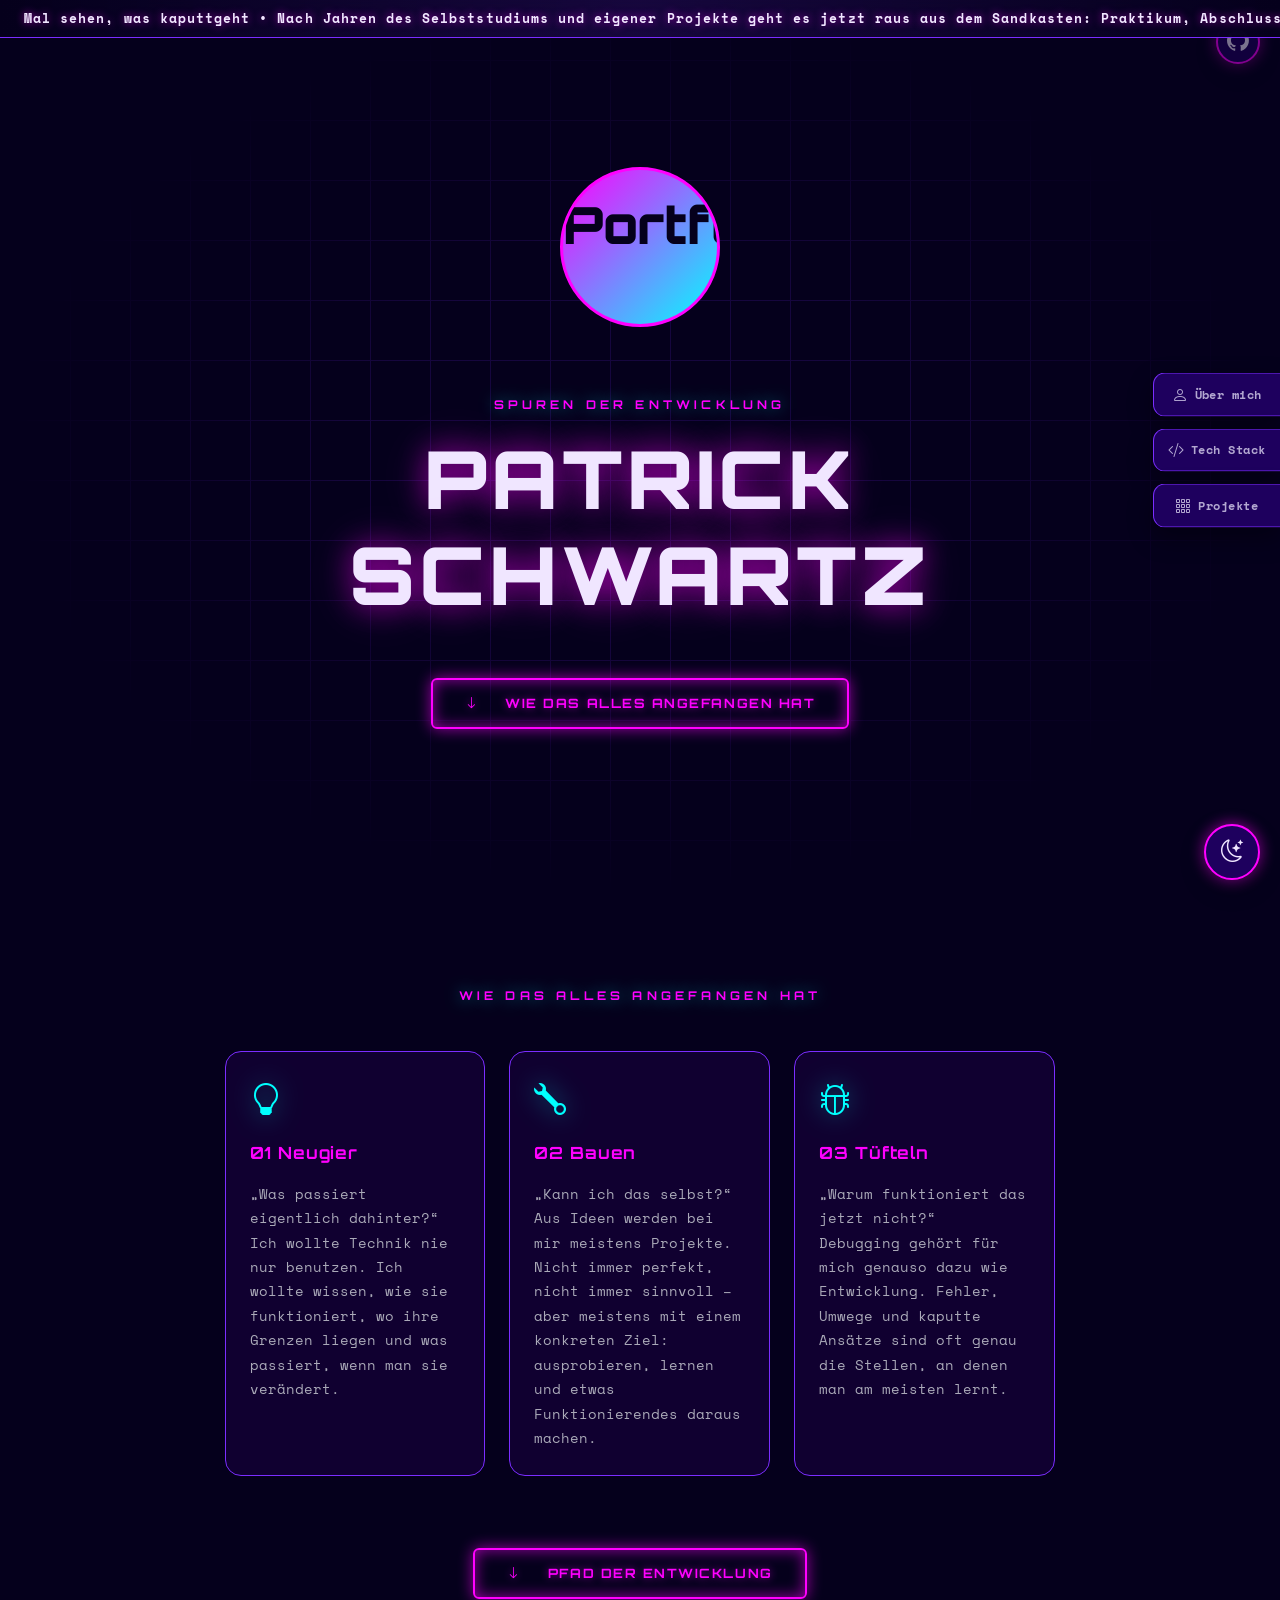
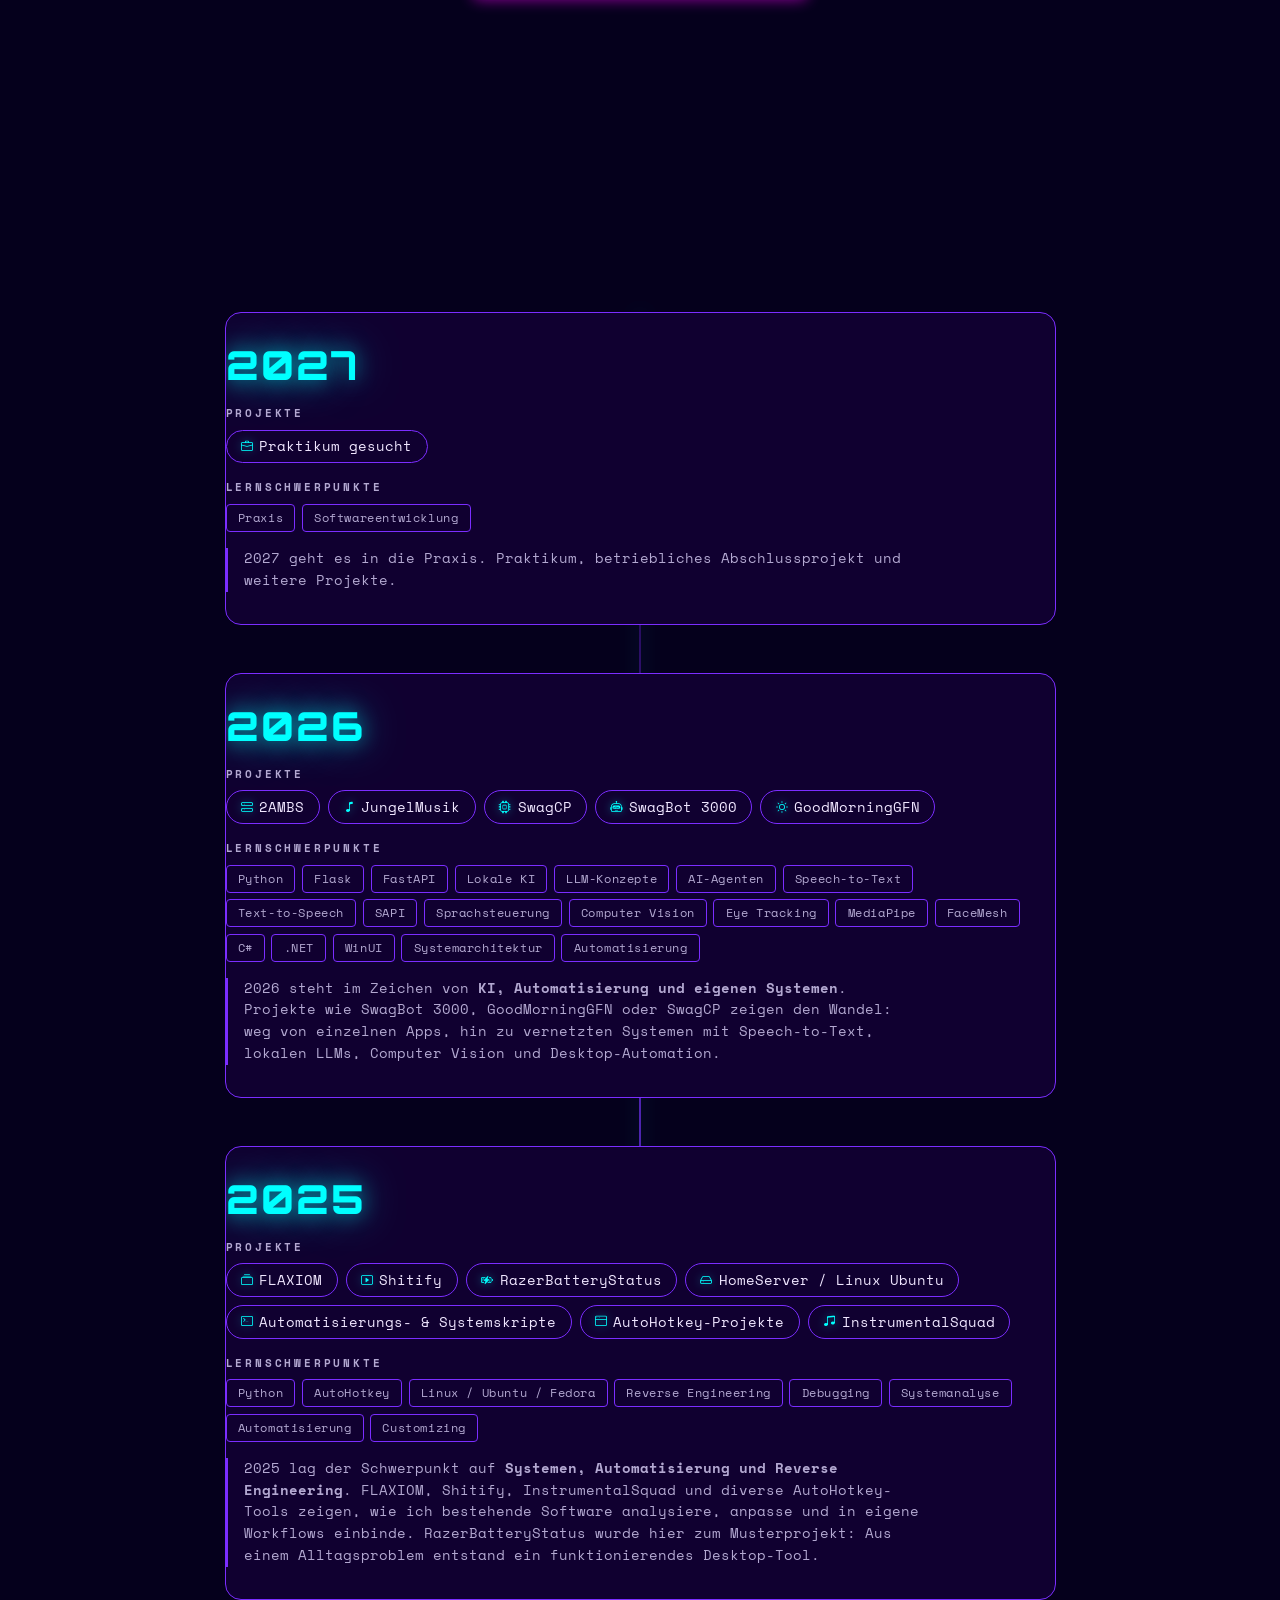
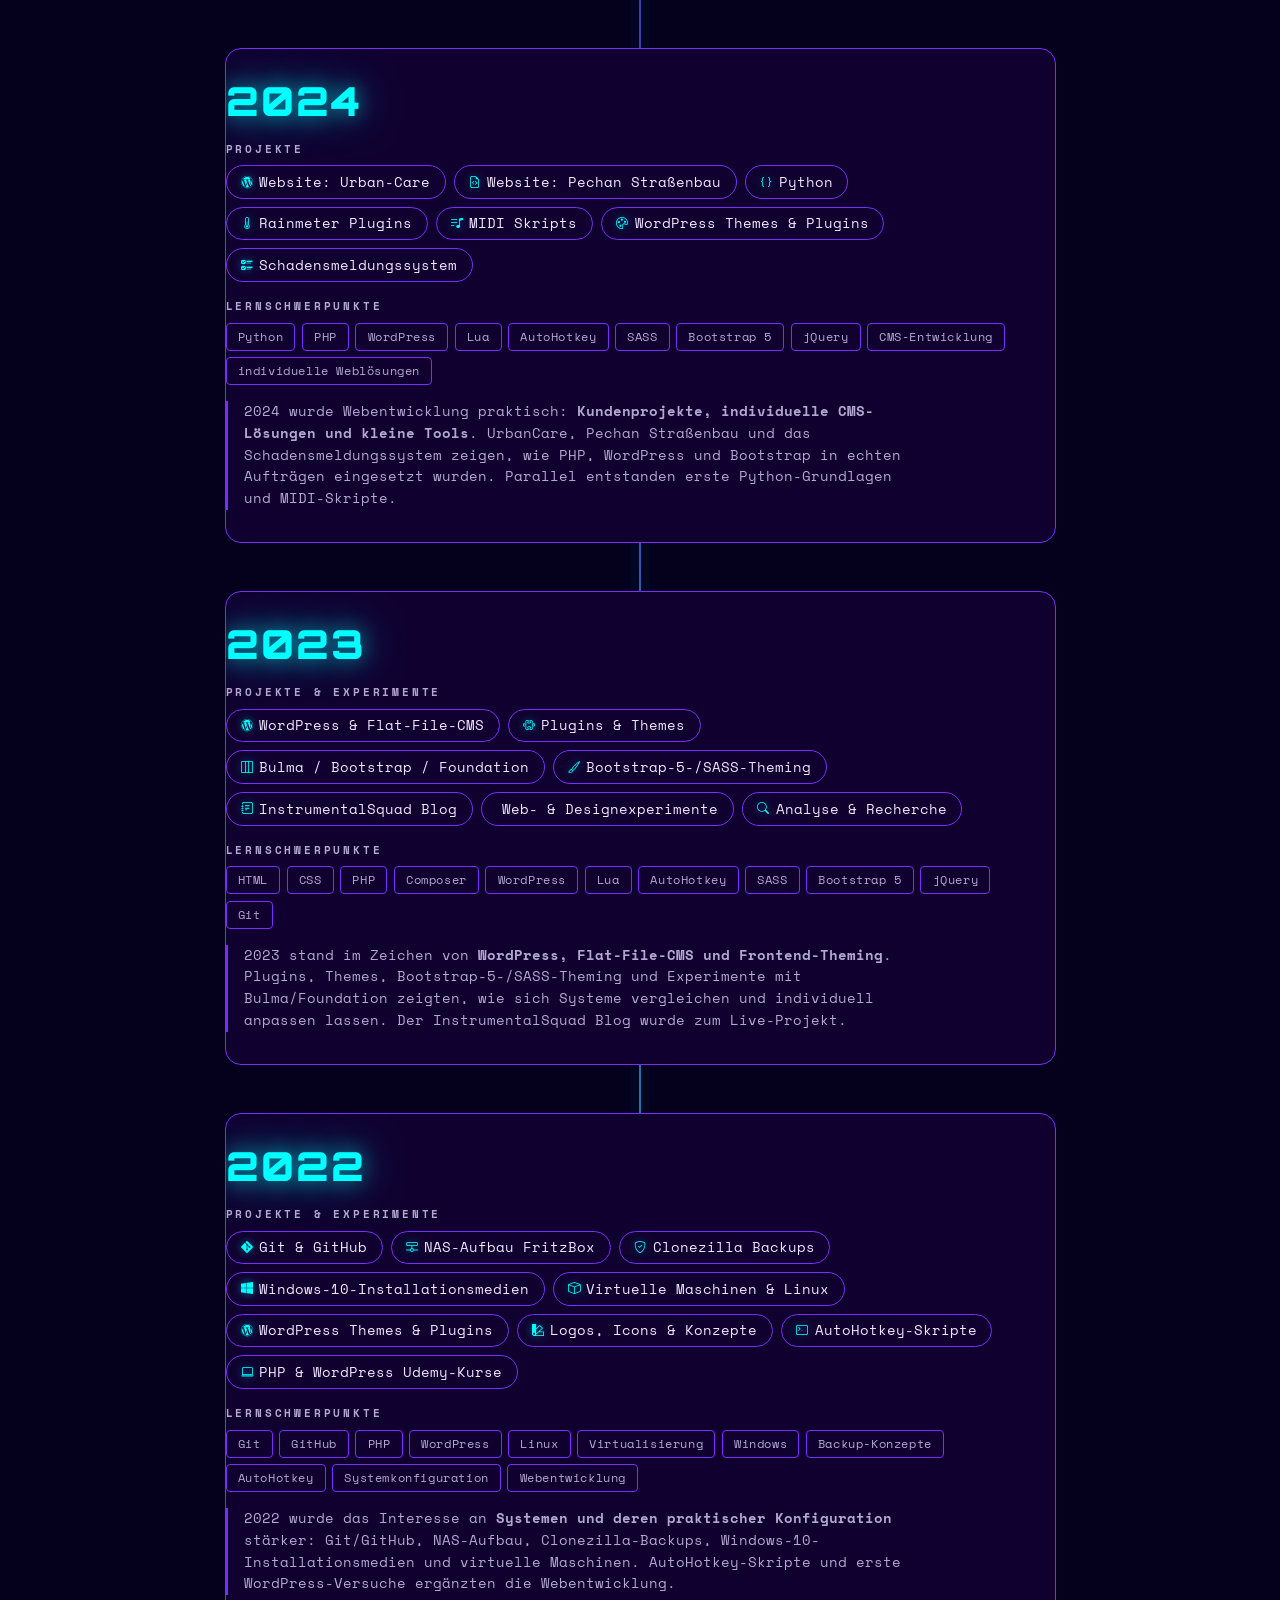
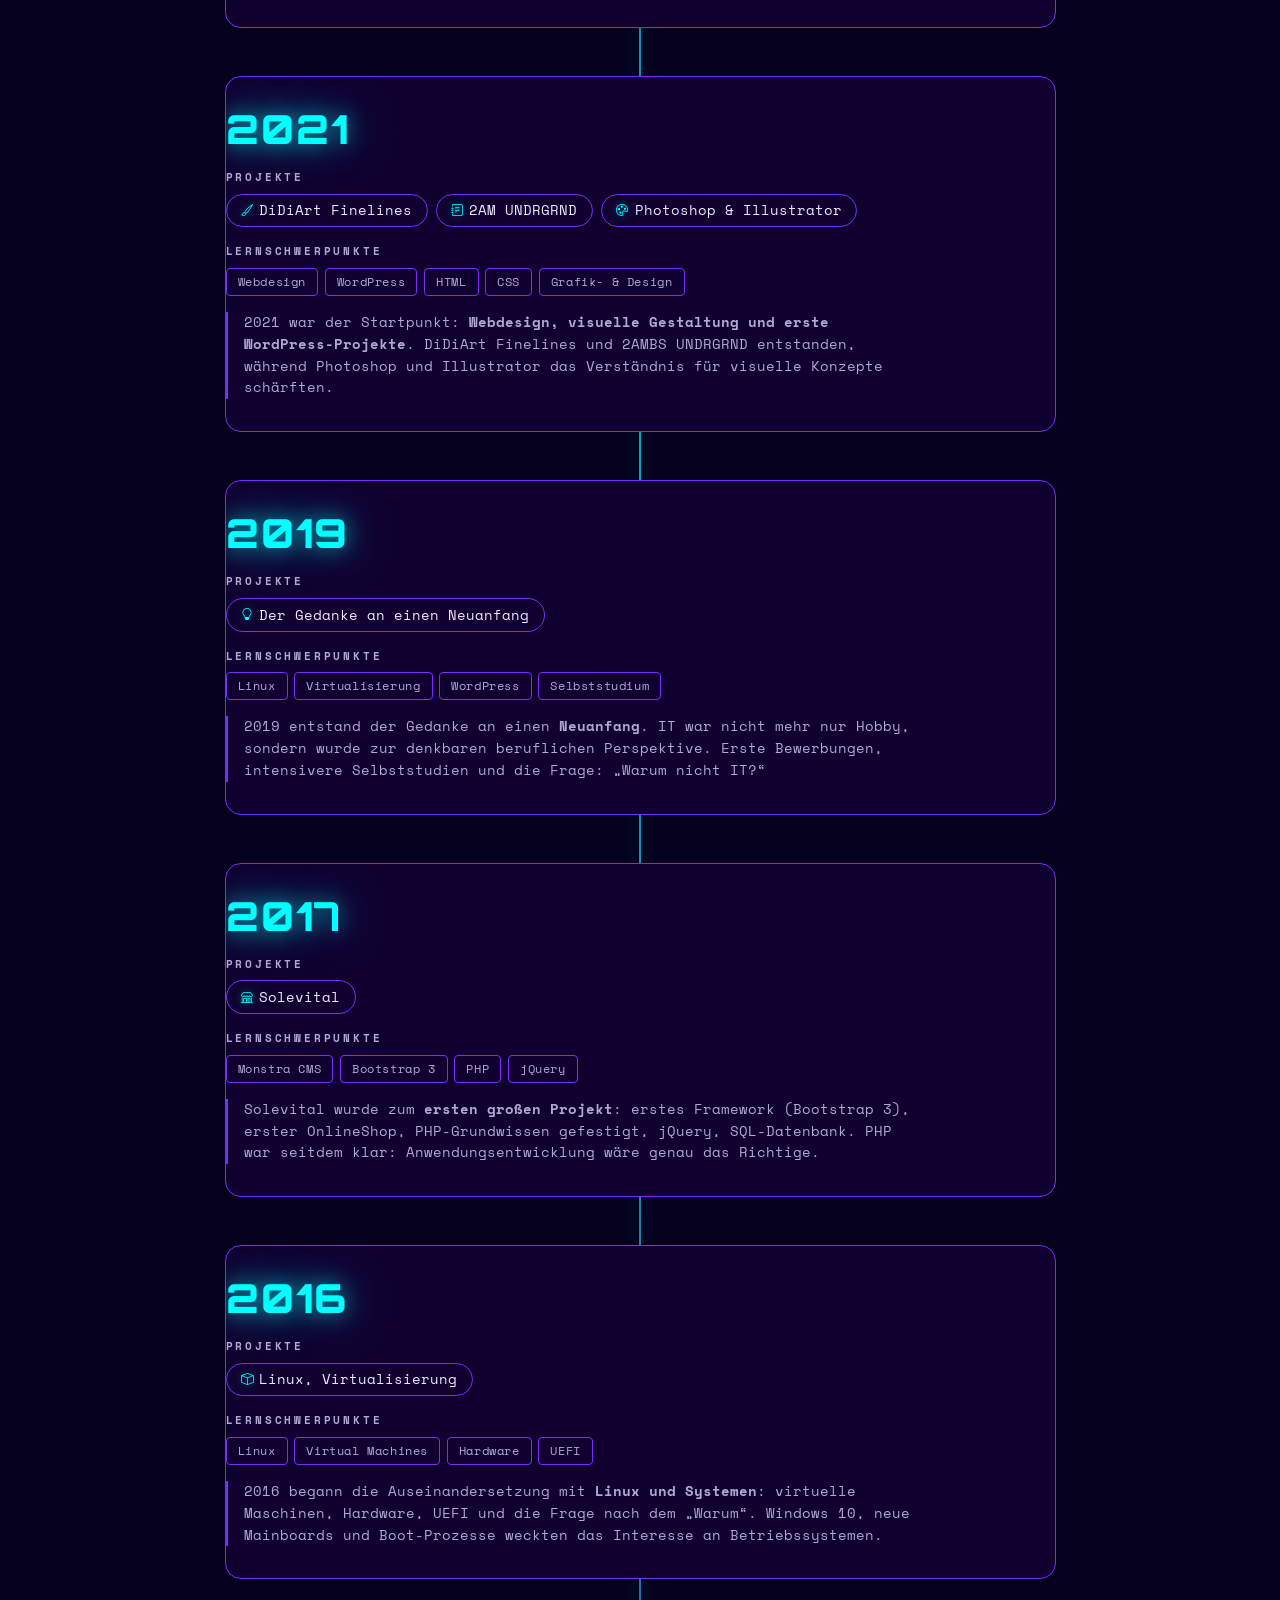
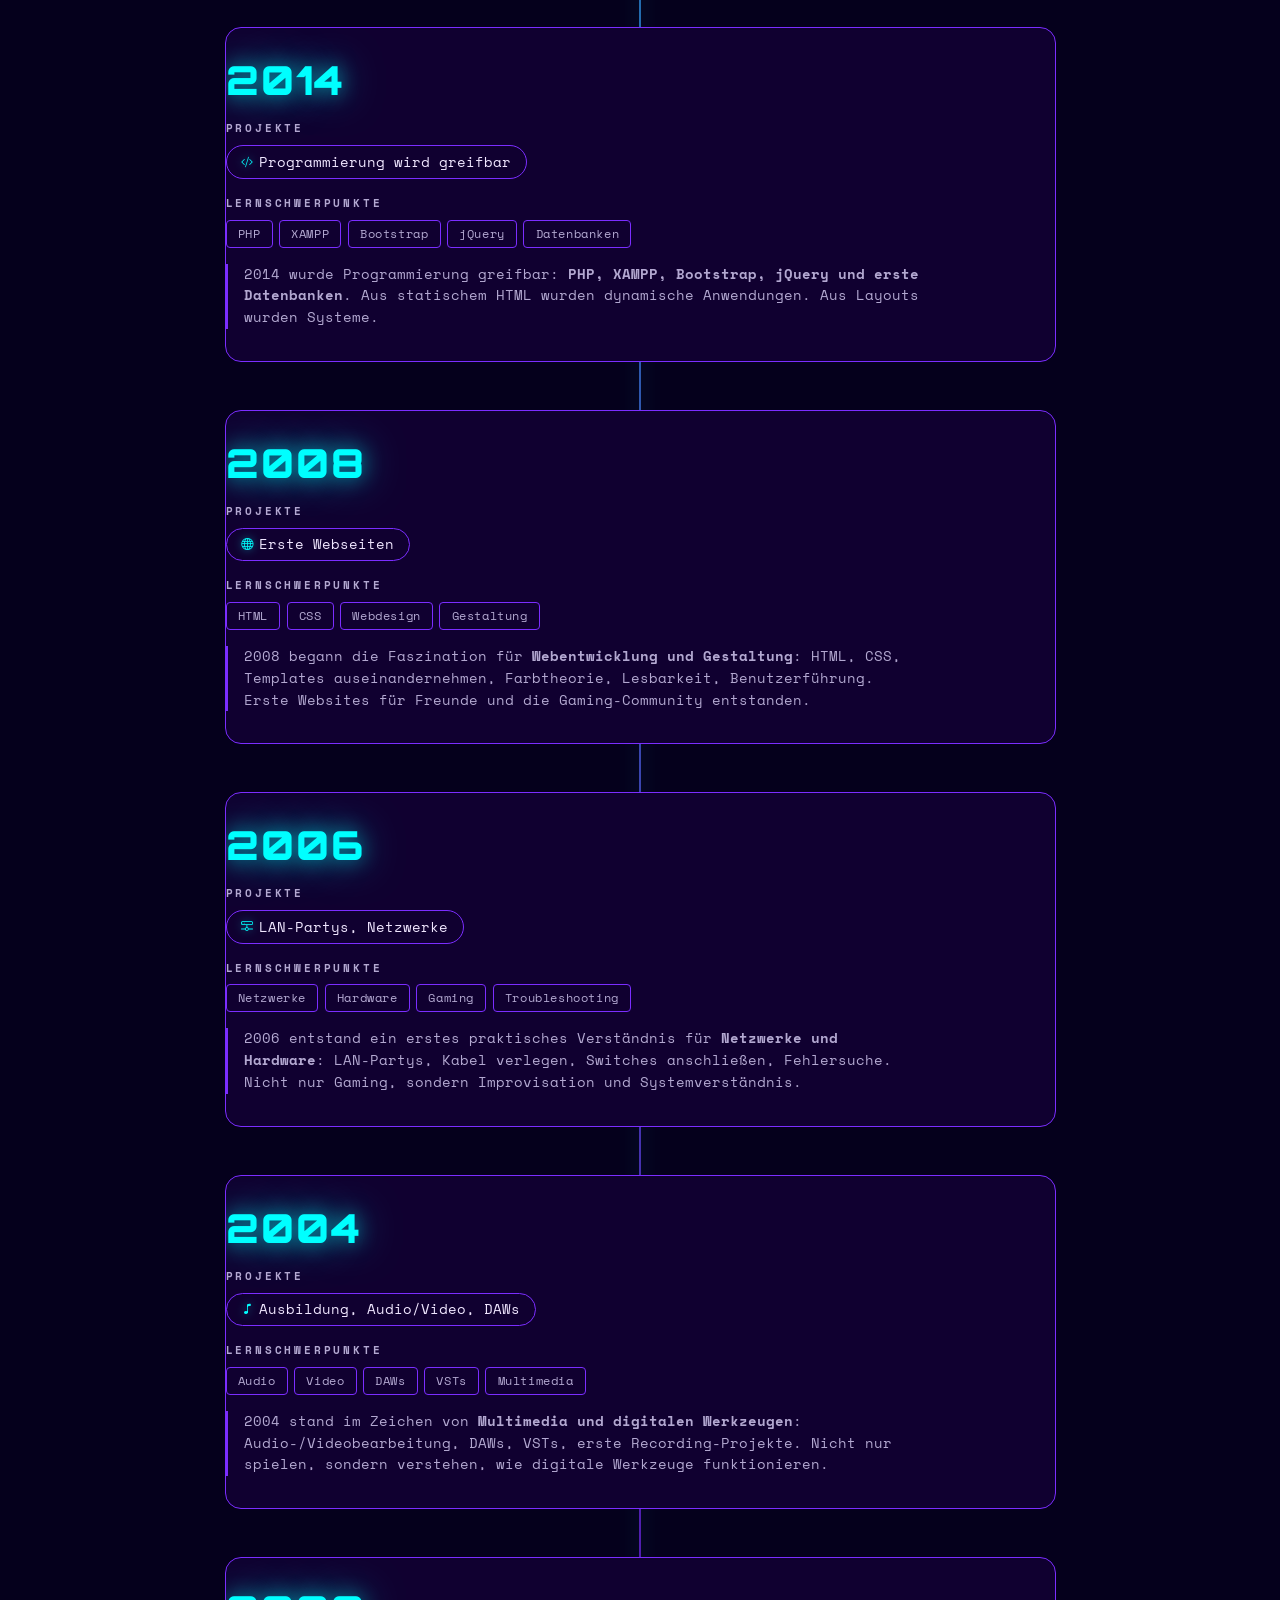
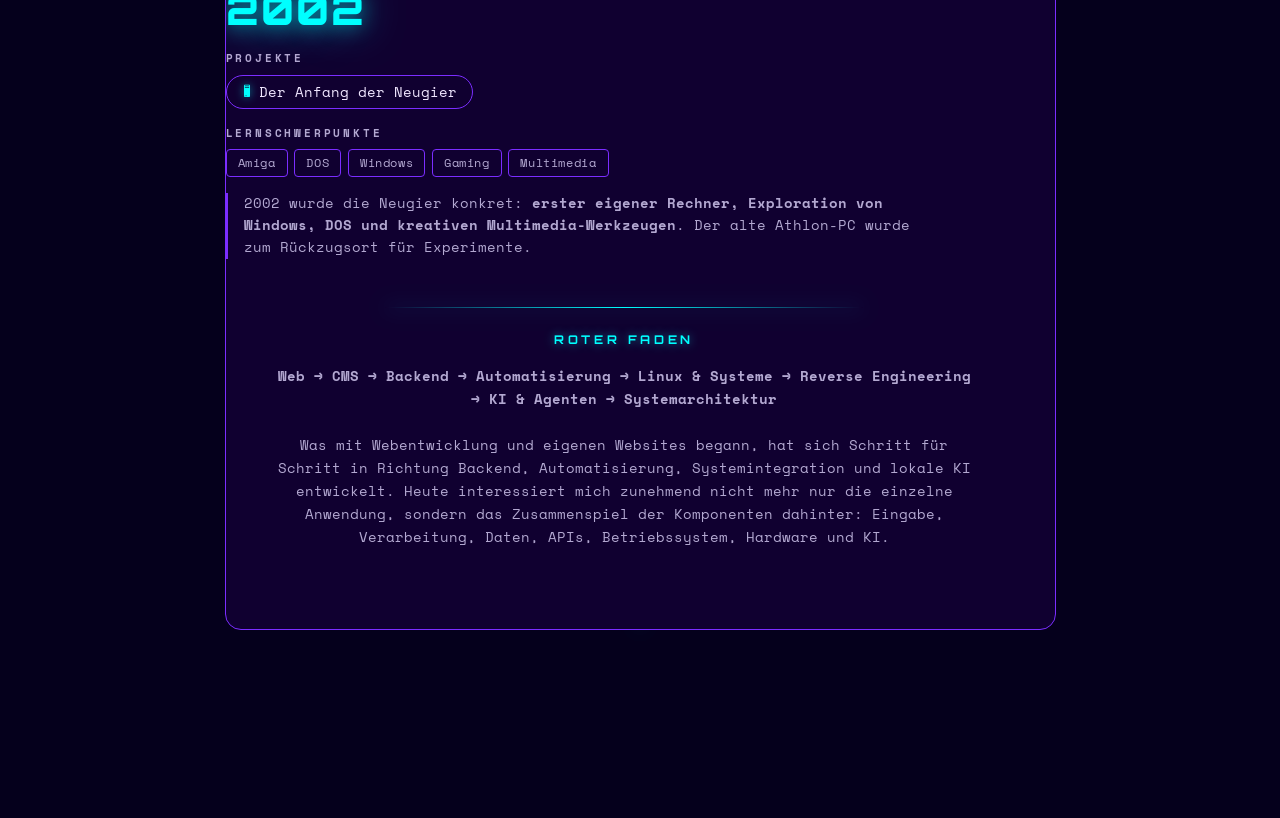
==== commit 2c79cbb4: "Add fixed news ticker and remove speak-bubble; adjust hero spacing/z-index" ====
--- a/index.html
+++ b/index.html
@@ -10,6 +10,14 @@
 </head>
 
 <body class="bg-deep">
+    <div class="news-ticker-wrap">
+      <div class="news-ticker-track">
+        <div class="news-ticker-content">
+          <span class="news-ticker-item">Mal sehen, was kaputtgeht • Nach Jahren des Selbststudiums und eigener Projekte geht es jetzt raus aus dem Sandkasten: Praktikum, Abschlussprojekt und echte Entwicklung im Betrieb. • </span>
+          <span class="news-ticker-item" aria-hidden="true">Mal sehen, was kaputtgeht • Nach Jahren des Selbststudiums und eigener Projekte geht es jetzt raus aus dem Sandkasten: Praktikum, Abschlussprojekt und echte Entwicklung im Betrieb. • </span>
+        </div>
+      </div>
+    </div>
     <div id="page-loader" class="page-loader">
         <div class="loader-spinner">
             <div class="spinner-ring"></div>
@@ -35,12 +43,6 @@
                         <div class="mb-4 position-relative d-inline-block"><img
                                 src="https://avatars.githubusercontent.com/u/297923195?v=4" class="hero-avatar"
                                 alt="Portfolio">
-                            <div id="speak-bubble" class="speak-bubble w-25" role="status" aria-live="polite"
-                                aria-atomic="true">
-                                <div class="speak-bubble-header"><strong class="me-auto fw-bold">Mal sehen, was kaputtgeht</strong> <button type="button"
-                                        class="btn-close speak-bubble-close" aria-label="Close"></button></div>
-                                <div class="speak-bubble-body fw-medium text-start">Nach Jahren des Selbststudiums und eigener Projekte geht es jetzt raus aus dem Sandkasten: Praktikum, Abschlussprojekt und echte Entwicklung im Betrieb.</div>
-                            </div>
                         </div>
                         <p class="hero-pre text-accent mb-3 fw-bold">SPUREN DER ENTWICKLUNG</p>
                         <h1 class="display-1 hero-name glitch reveal-zoom" data-text="Patrick Schwartz">Patrick Schwartz
--- a/assets/sass/custom.css
+++ b/assets/sass/custom.css
@@ -12147,7 +12147,7 @@
   position: relative;
   overflow: hidden;
   background: var(--bg-deep);
-  padding-top: calc(var(--nav-height) + 2rem);
+  padding-top: calc(var(--nav-height) + 2.5rem);
   padding-bottom: 3rem;
 }
 
@@ -12298,7 +12298,7 @@
   border: 2px solid var(--accent);
   color: var(--text-main);
   font-size: 1.35rem;
-  z-index: 2;
+  z-index: 1050;
   text-decoration: none;
   opacity: 0.5;
   box-shadow: 0 8px 25px rgba(0, 0, 0, 0.25), 0 0 15px var(--accent-glow);
@@ -12321,6 +12321,70 @@
     right: 1rem;
   }
 }
+
+.news-ticker-wrap {
+  position: fixed;
+  top: 0;
+  left: 0;
+  width: 100%;
+  z-index: 1000;
+  overflow: hidden;
+  background: linear-gradient(90deg, var(--bg-deep), rgba(123, 45, 255, 0.15), var(--bg-deep));
+  border-bottom: 1px solid var(--border);
+  backdrop-filter: blur(8px);
+  -webkit-backdrop-filter: blur(8px);
+}
+
+.news-ticker-track {
+  display: flex;
+  width: max-content;
+  animation: tickerScroll 25s linear infinite;
+}
+
+.news-ticker-wrap:hover .news-ticker-track {
+  animation-play-state: paused;
+}
+
+.news-ticker-content {
+  display: flex;
+  flex-shrink: 0;
+}
+
+.news-ticker-item {
+  flex-shrink: 0;
+  display: inline-flex;
+  align-items: center;
+  gap: 0.5rem;
+  padding: 0.55rem 1.5rem;
+  font-family: "Space Mono", monospace;
+  font-size: 0.82rem;
+  font-weight: 600;
+  letter-spacing: 0.08em;
+  color: var(--text-main);
+  text-shadow: 0 0 8px var(--accent-glow);
+  white-space: nowrap;
+}
+
+.news-ticker-item::after {
+  content: "•";
+  margin-left: 1.5rem;
+  color: var(--accent);
+  opacity: 0.7;
+}
+
+@keyframes tickerScroll {
+  to {
+    transform: translateX(-50%);
+  }
+}
+
+@media (max-width: 768px) {
+  .news-ticker-item {
+    font-size: 0.72rem;
+    padding: 0.5rem 1rem;
+  }
+}
+
 .hero-side-nav {
   position: absolute;
   top: 50%;
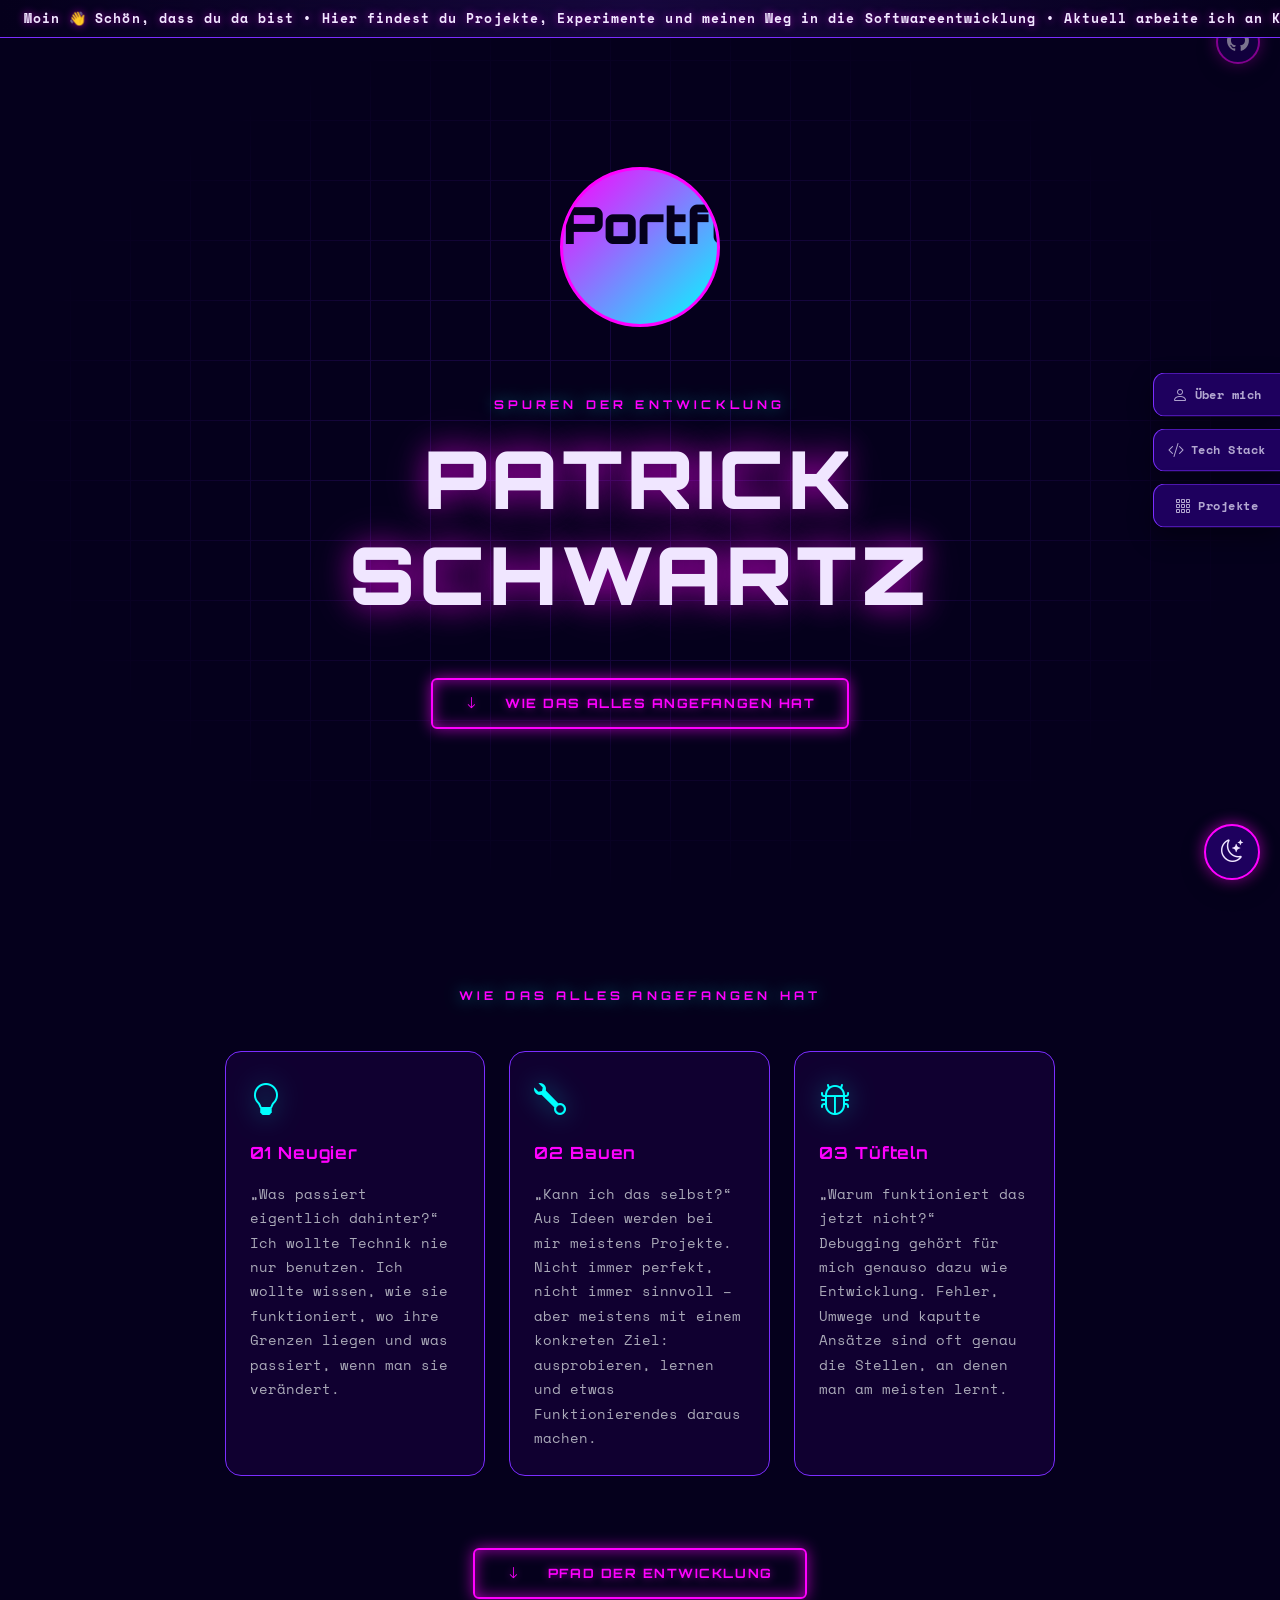
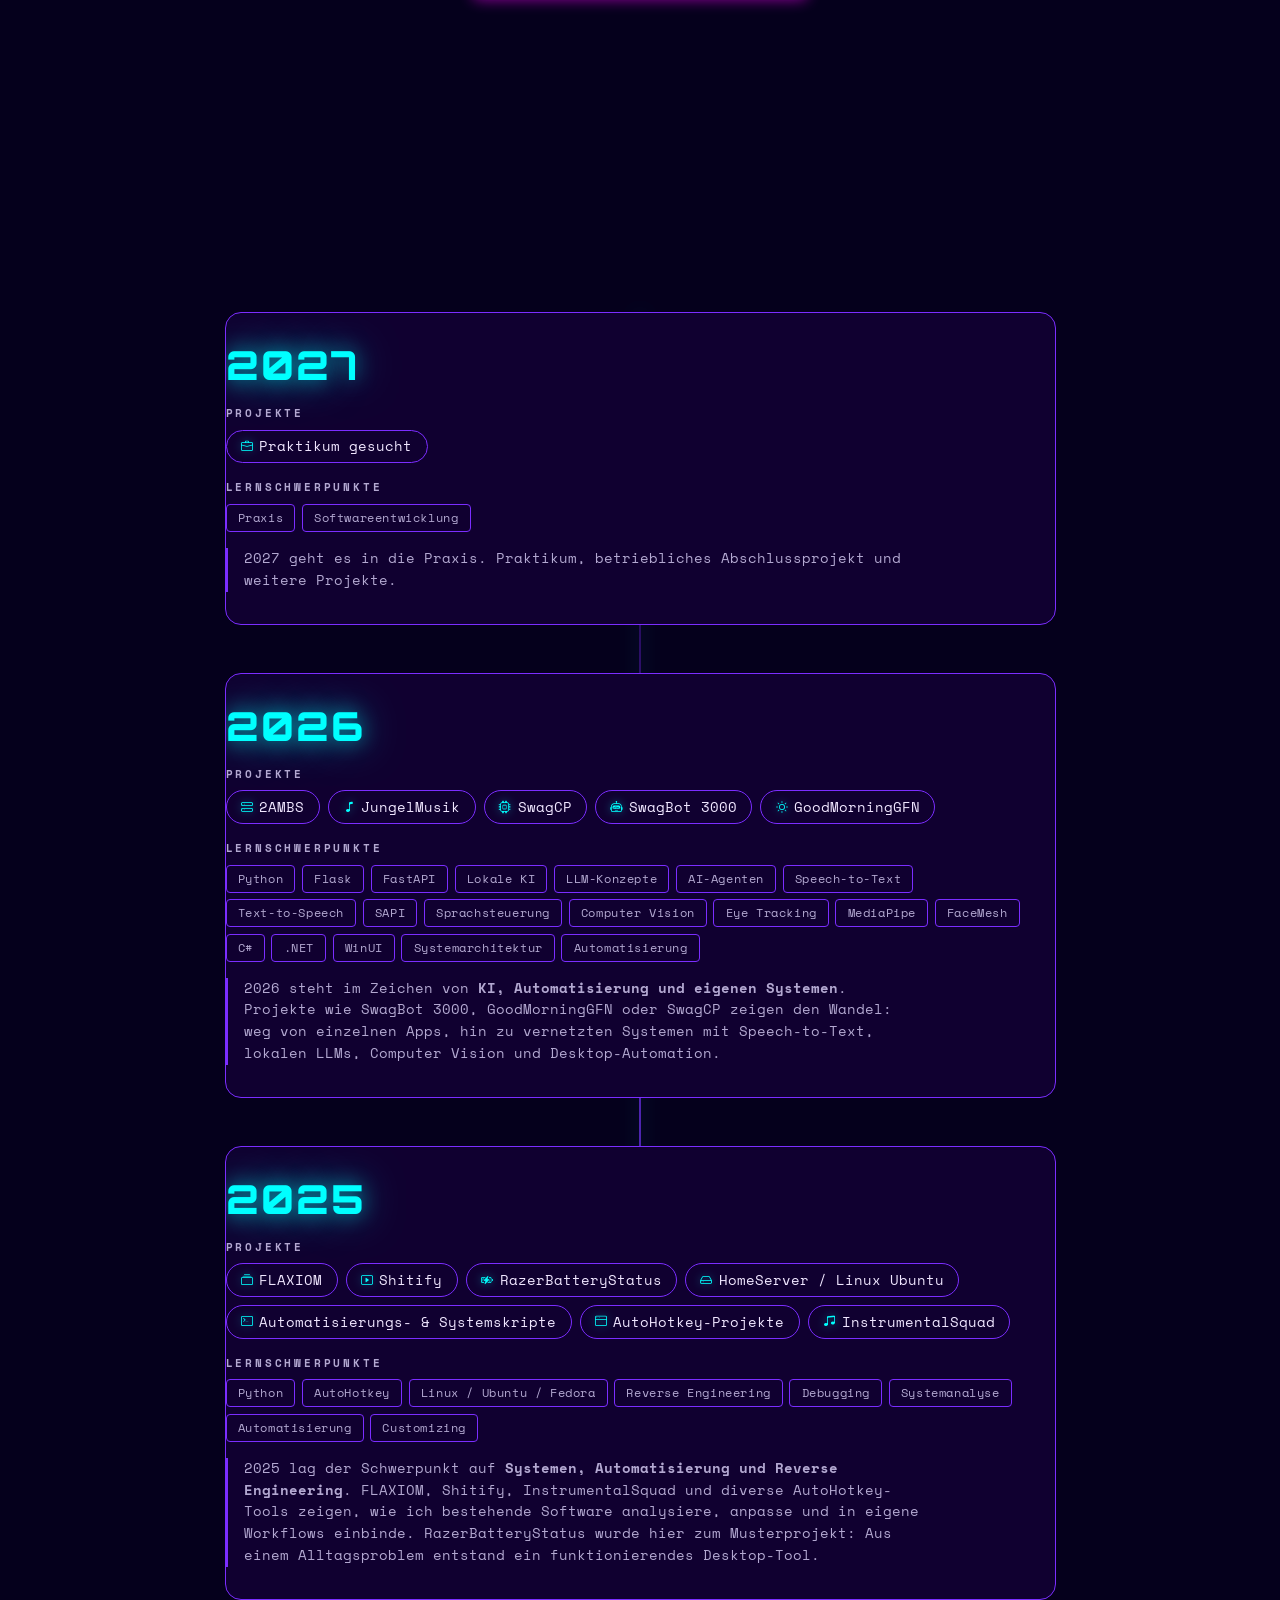
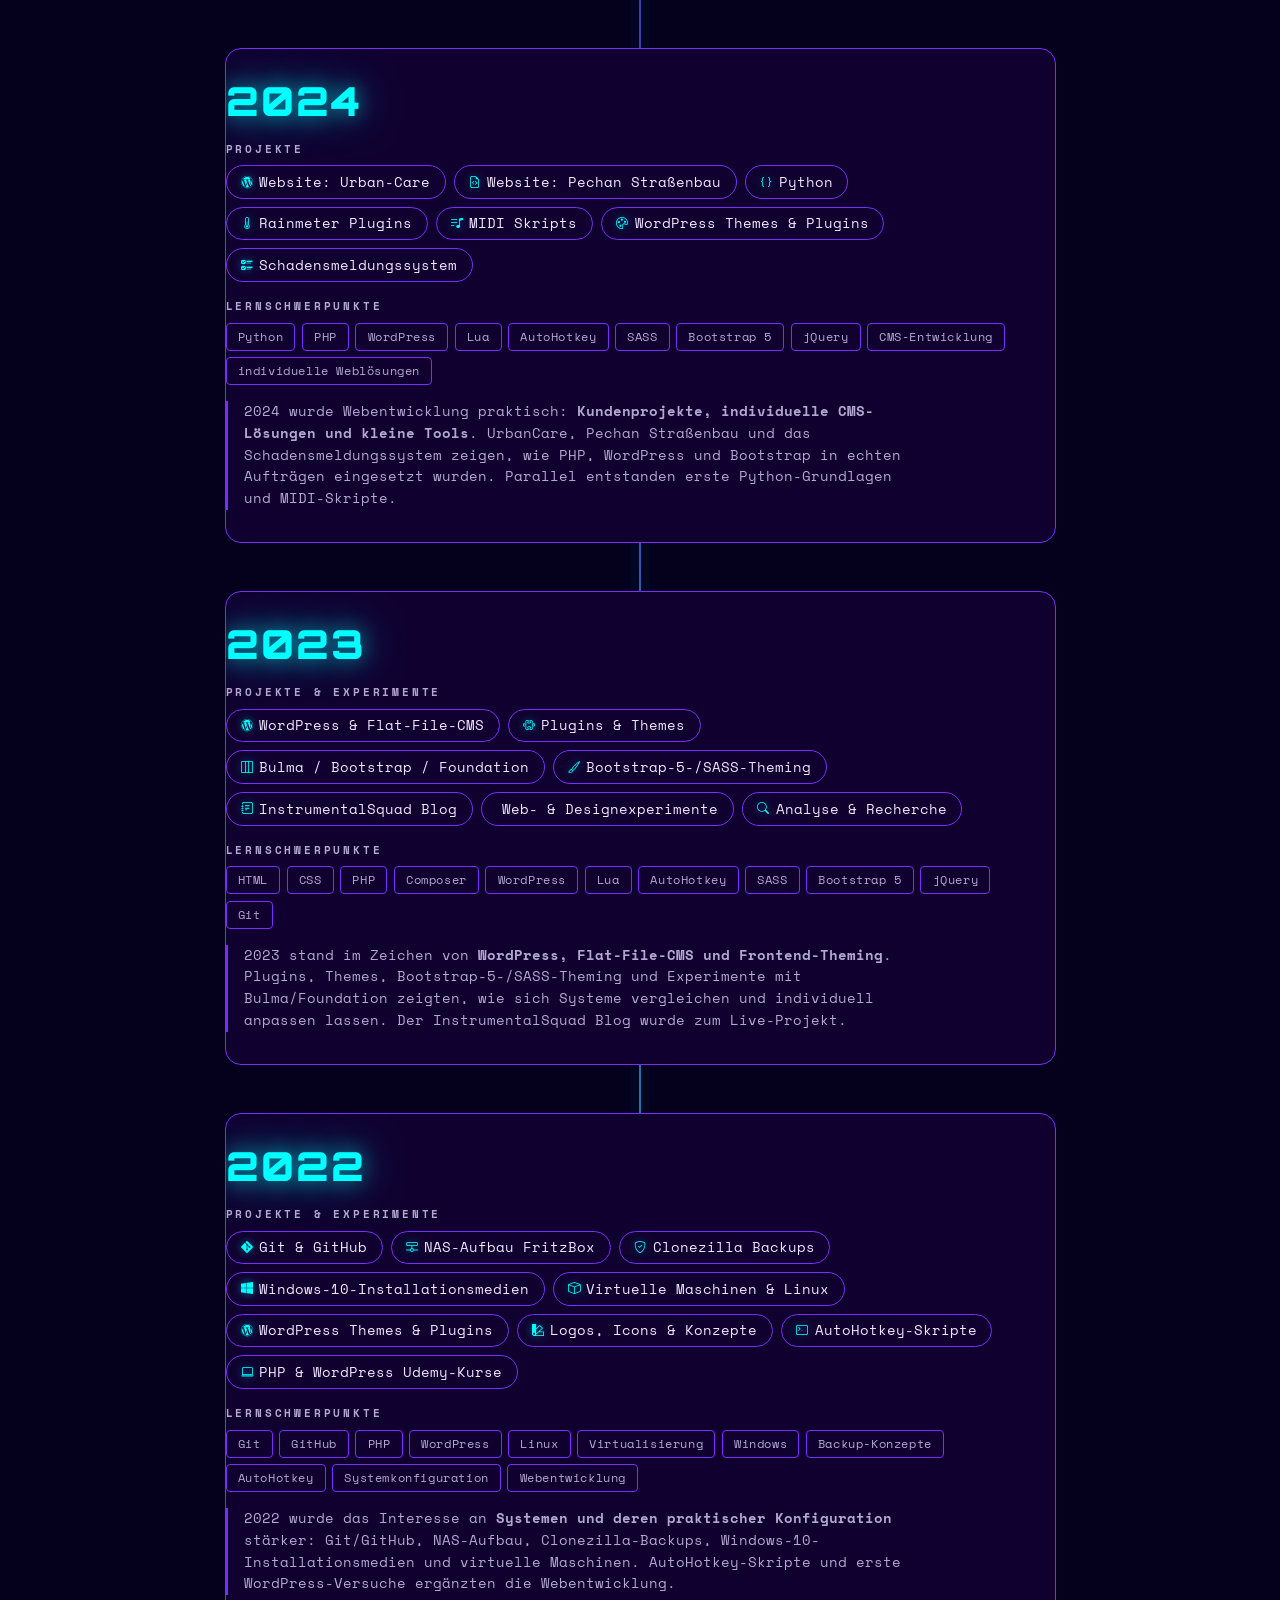
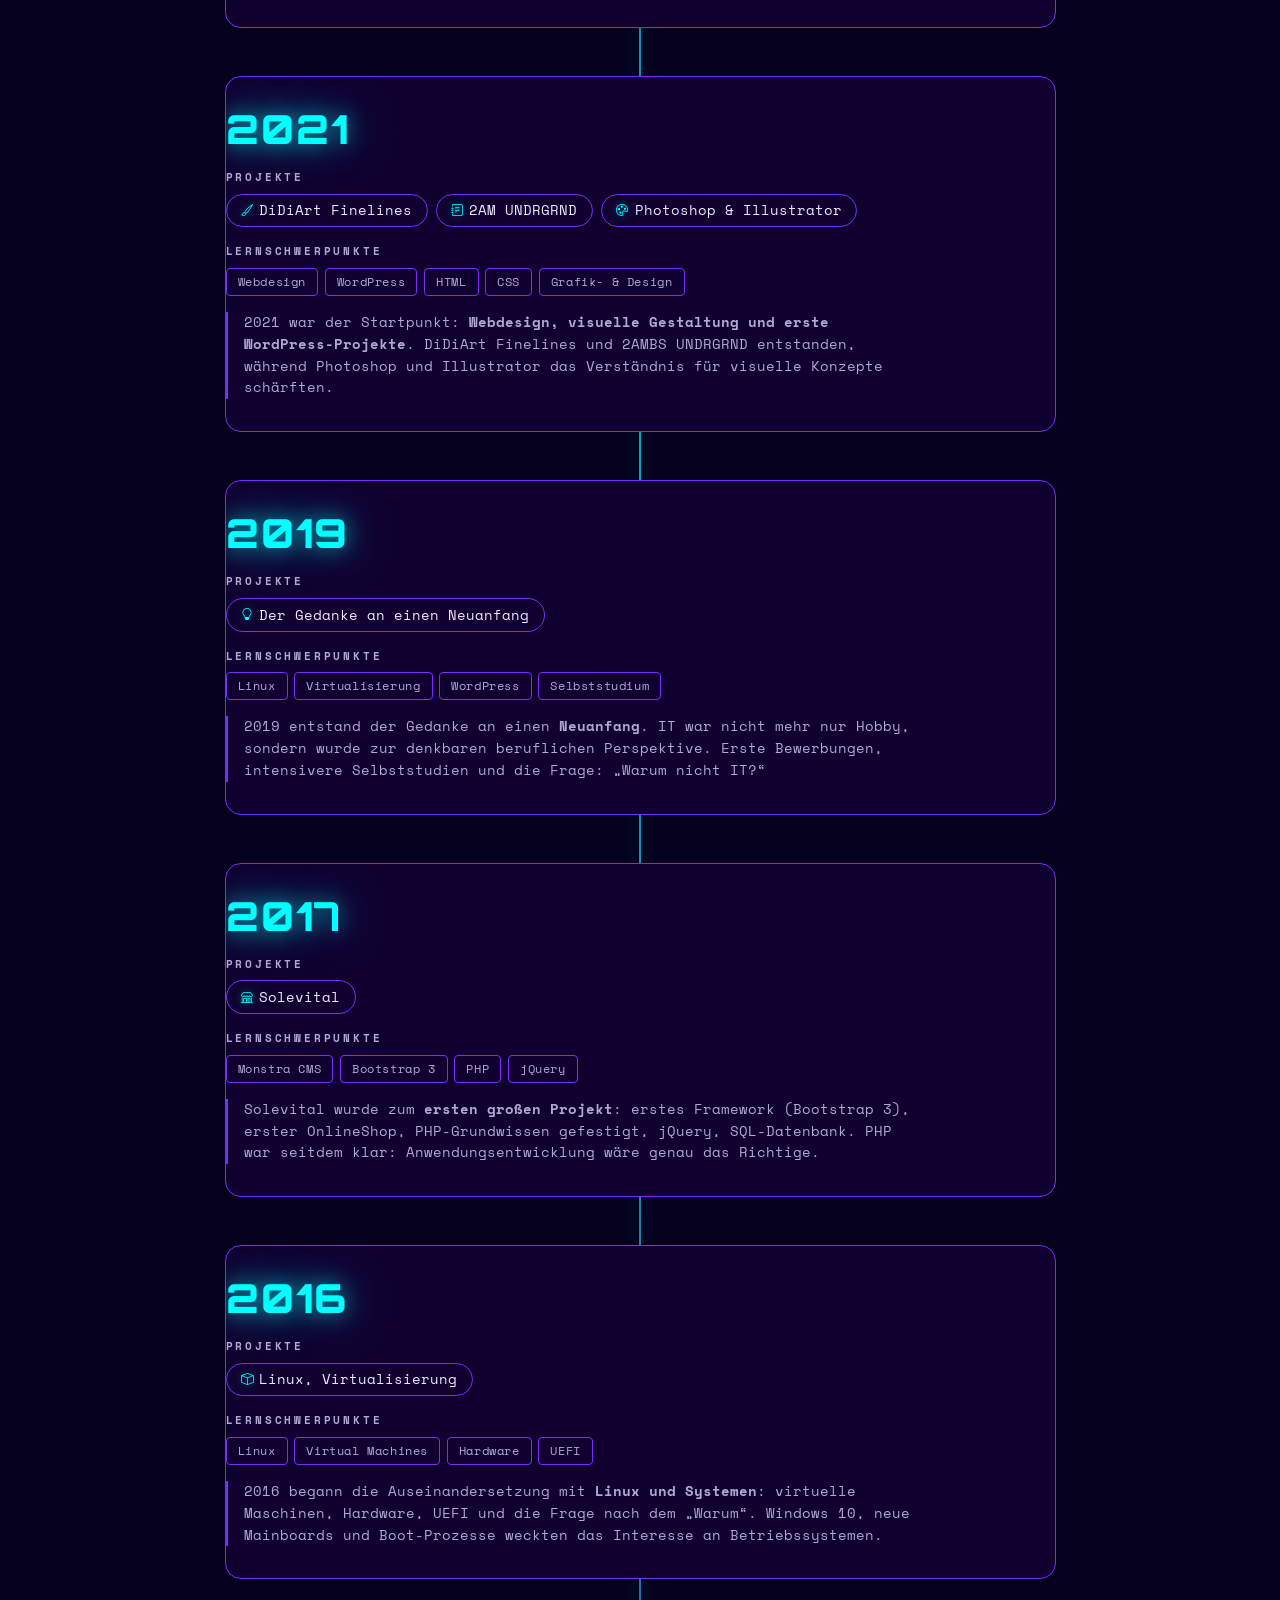
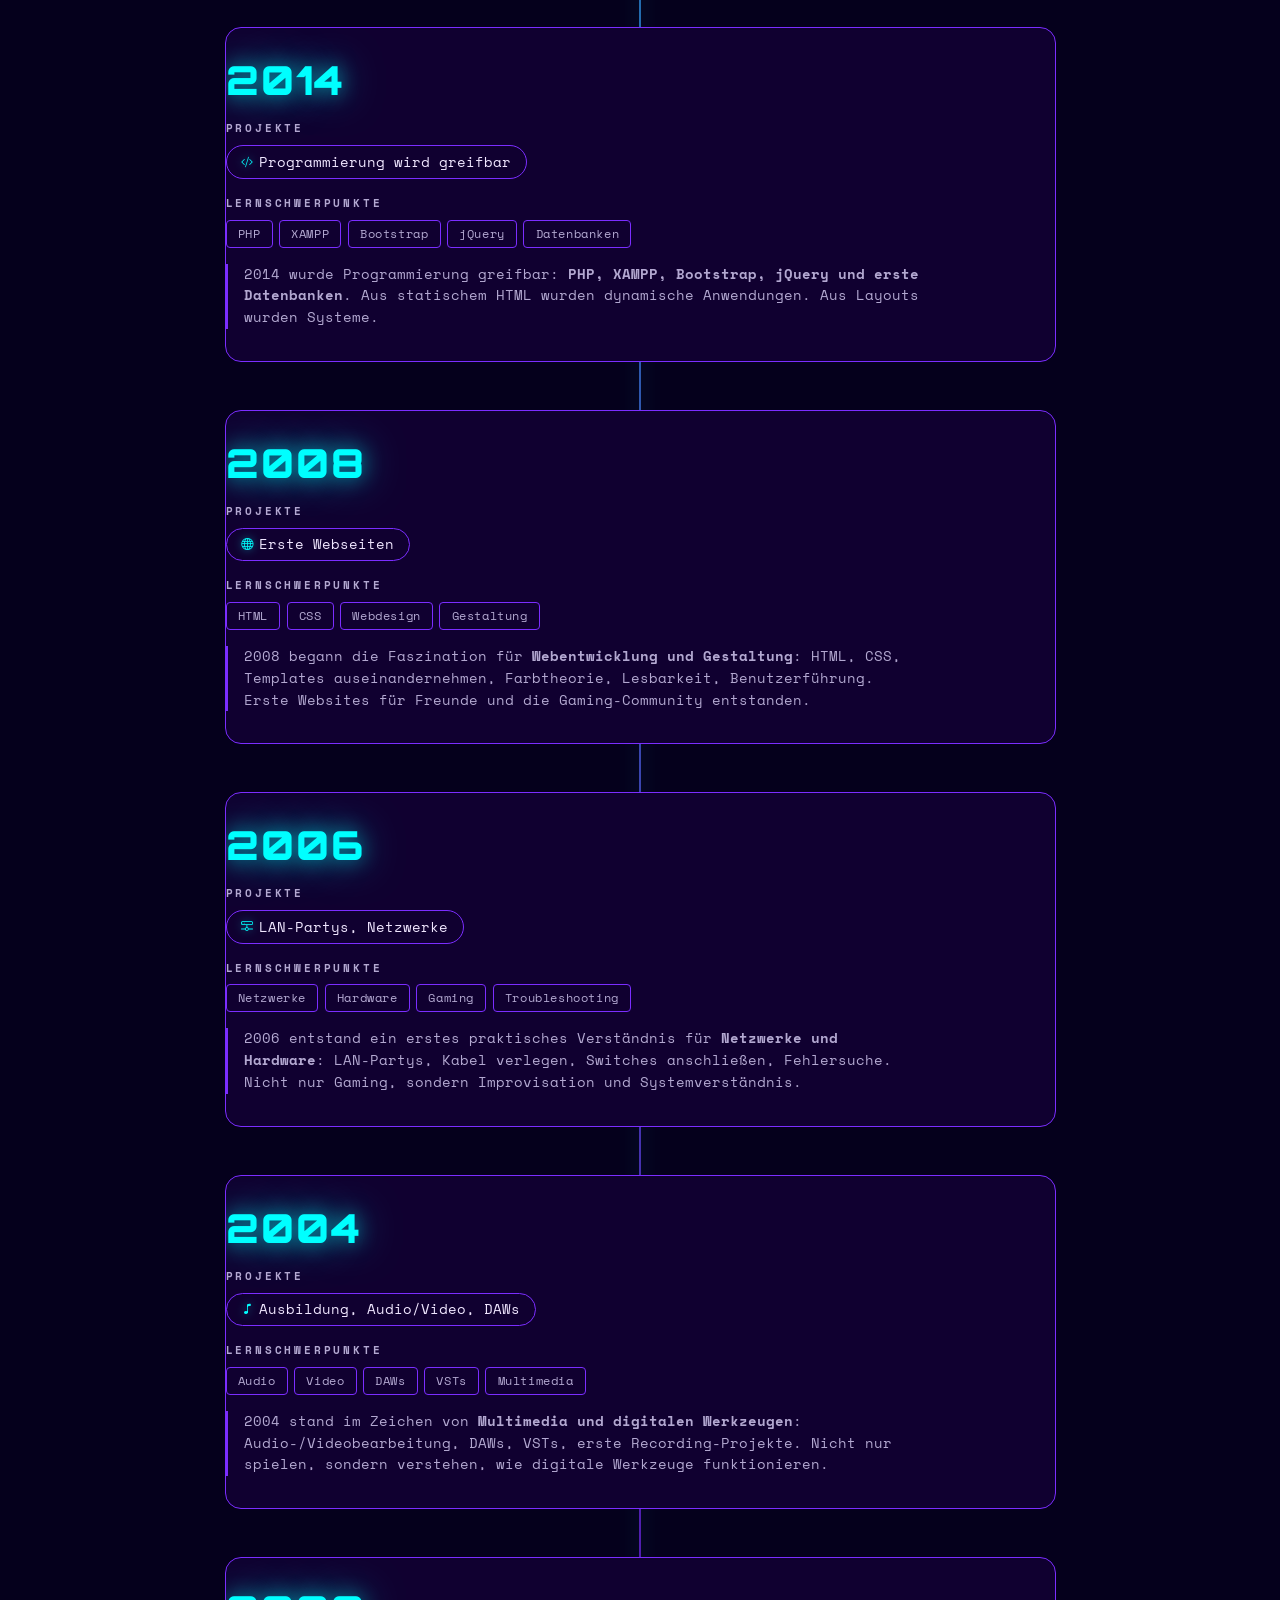
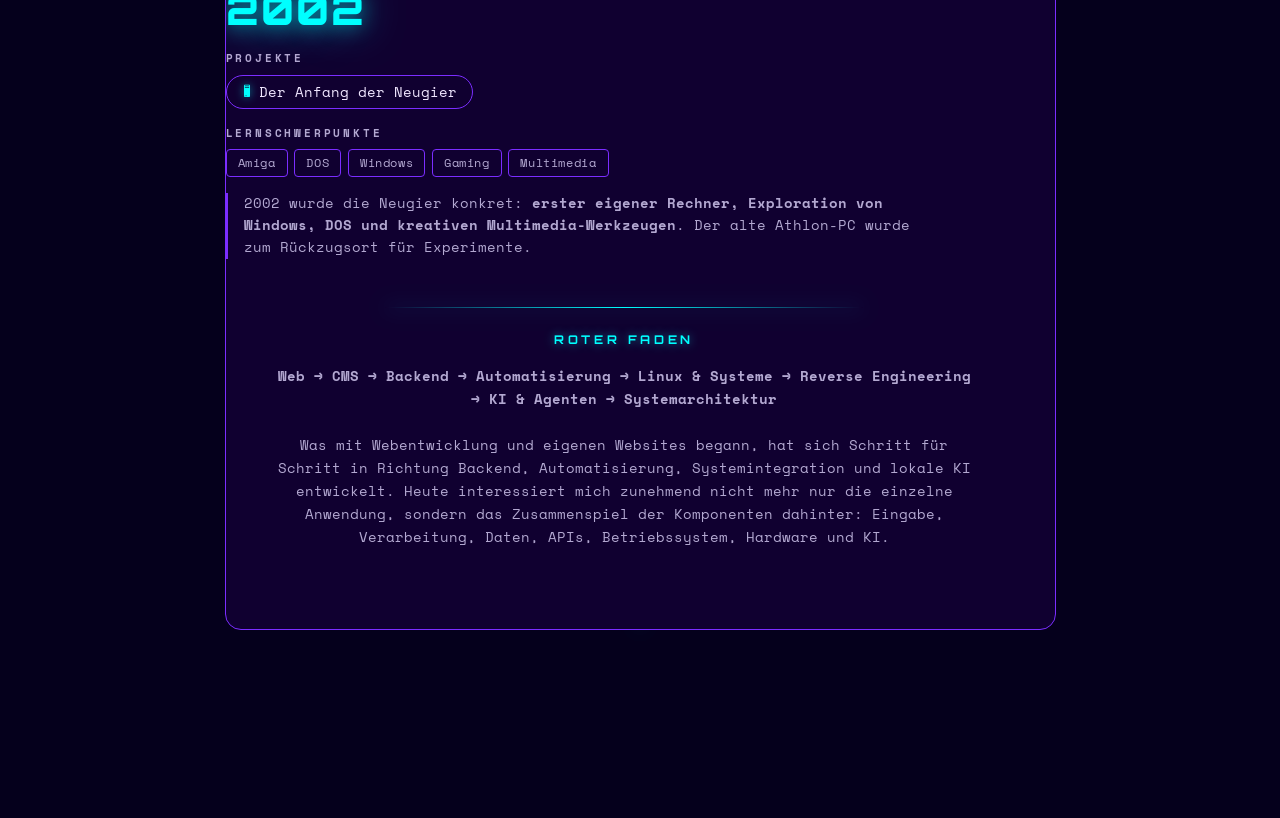
==== commit 235ddc3a: "Update news ticker text with portfolio intro and contact info" ====
--- a/index.html
+++ b/index.html
@@ -4,7 +4,7 @@
 <head>
     <meta charset="UTF-8">
     <meta name="viewport" content="width=device-width,initial-scale=1">
-    <title>Portfolio</title>
+    <title>Portfolio von Patrick Schwartz</title>
     <link rel="stylesheet" href="assets/icons/bootstrap-icons.min.css">
     <link rel="stylesheet" href="assets/sass/custom.css">
 </head>
@@ -13,8 +13,8 @@
     <div class="news-ticker-wrap">
       <div class="news-ticker-track">
         <div class="news-ticker-content">
-          <span class="news-ticker-item">Mal sehen, was kaputtgeht • Nach Jahren des Selbststudiums und eigener Projekte geht es jetzt raus aus dem Sandkasten: Praktikum, Abschlussprojekt und echte Entwicklung im Betrieb. • </span>
-          <span class="news-ticker-item" aria-hidden="true">Mal sehen, was kaputtgeht • Nach Jahren des Selbststudiums und eigener Projekte geht es jetzt raus aus dem Sandkasten: Praktikum, Abschlussprojekt und echte Entwicklung im Betrieb. • </span>
+          <span class="news-ticker-item">Moin 👋 Schön, dass du da bist • Hier findest du Projekte, Experimente und meinen Weg in die Softwareentwicklung • Aktuell arbeite ich an KI-, Automatisierungs- und Agentensystemen • Ich suche einen Praktikumsplatz als Fachinformatiker Anwendungsentwicklung ab Oktober 2027 • Feedback zum Portfolio? Nutze gerne den Bereich "Feedback & Bewertung" im Footer • Kontaktaufnahme und weitere Links findest du ebenfalls dort 📬 • </span>
+          <span class="news-ticker-item" aria-hidden="true">Moin 👋 Schön, dass du da bist • Hier findest du Projekte, Experimente und meinen Weg in die Softwareentwicklung • Aktuell arbeite ich an KI-, Automatisierungs- und Agentensystemen • Ich suche einen Praktikumsplatz als Fachinformatiker Anwendungsentwicklung ab Oktober 2027 • Feedback zum Portfolio? Nutze gerne den Bereich "Feedback & Bewertung" im Footer • Kontaktaufnahme und weitere Links findest du ebenfalls dort 📬 • </span>
         </div>
       </div>
     </div>
--- a/assets/sass/custom.css
+++ b/assets/sass/custom.css
@@ -12321,7 +12321,6 @@
     right: 1rem;
   }
 }
-
 .news-ticker-wrap {
   position: fixed;
   top: 0;
@@ -12337,6 +12336,7 @@
 
 .news-ticker-track {
   display: flex;
+  width: -moz-max-content;
   width: max-content;
   animation: tickerScroll 25s linear infinite;
 }
@@ -12377,14 +12377,12 @@
     transform: translateX(-50%);
   }
 }
-
 @media (max-width: 768px) {
   .news-ticker-item {
     font-size: 0.72rem;
     padding: 0.5rem 1rem;
   }
 }
-
 .hero-side-nav {
   position: absolute;
   top: 50%;
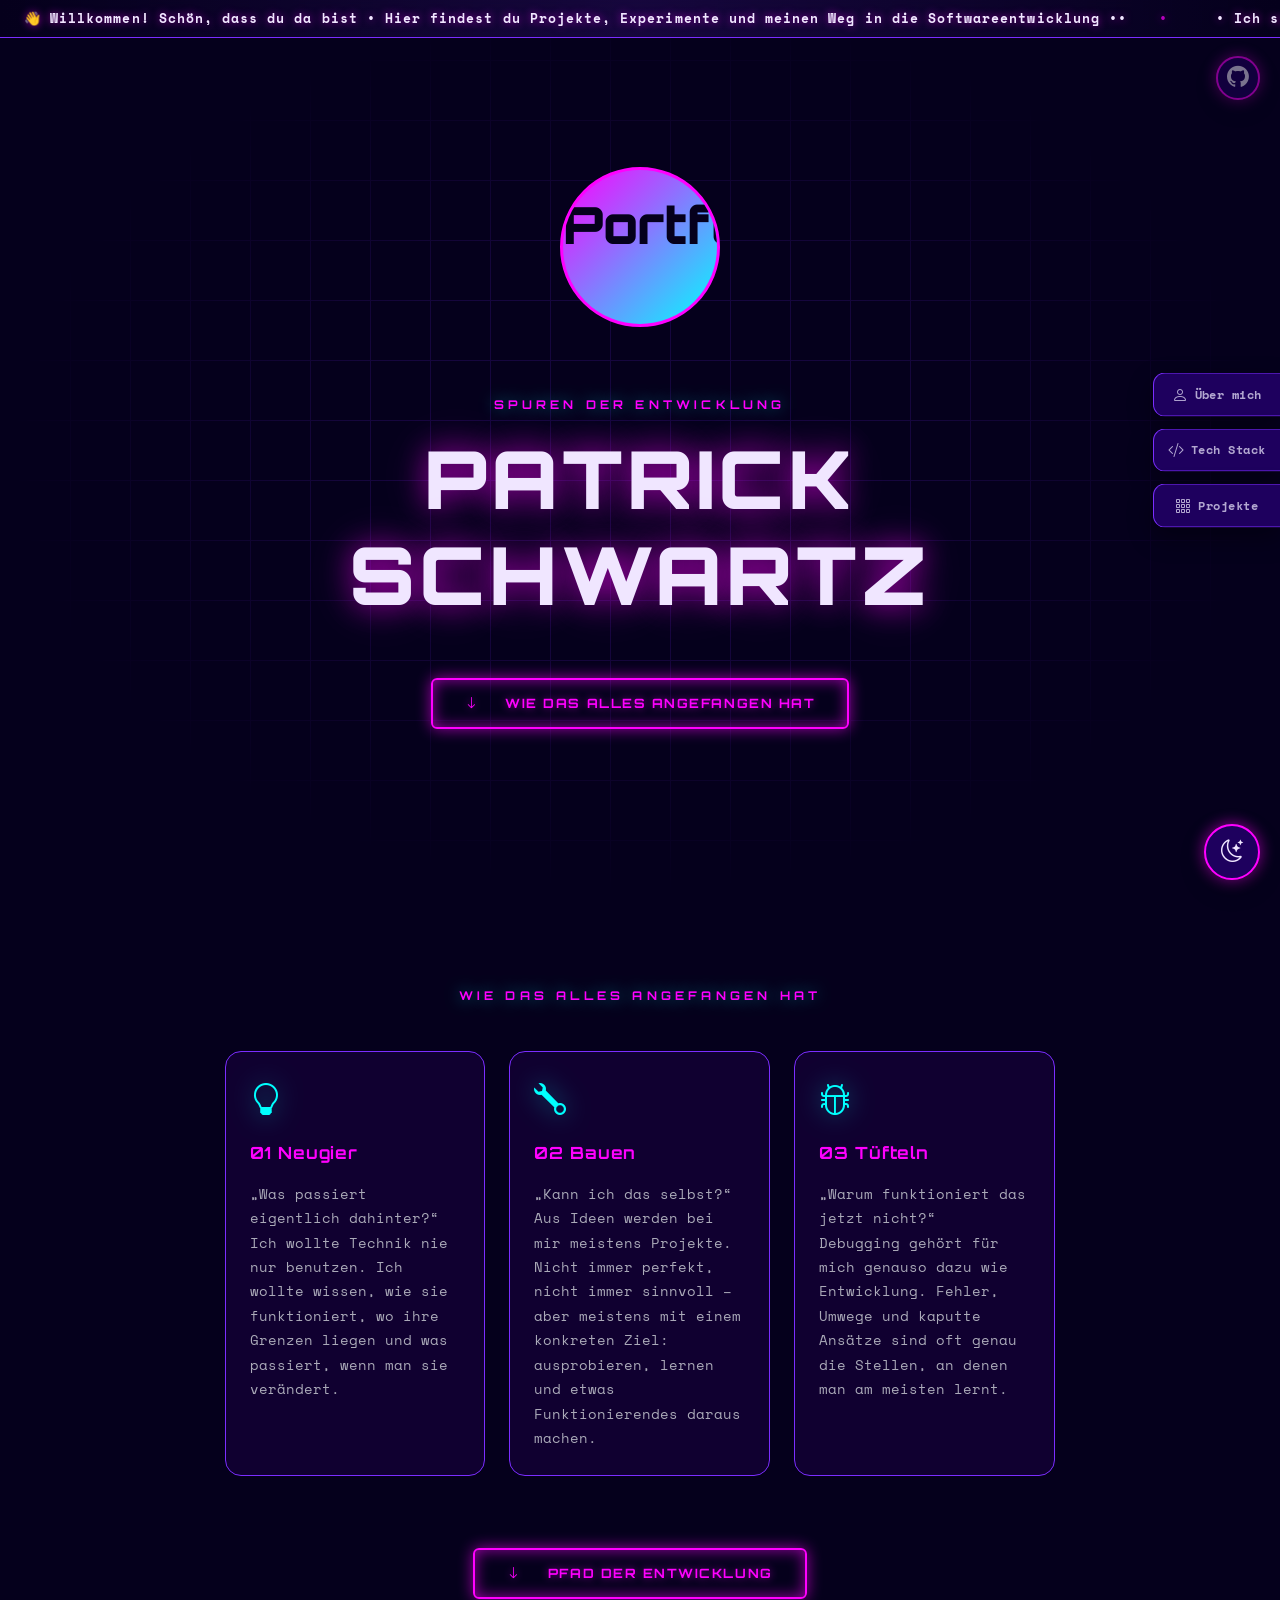
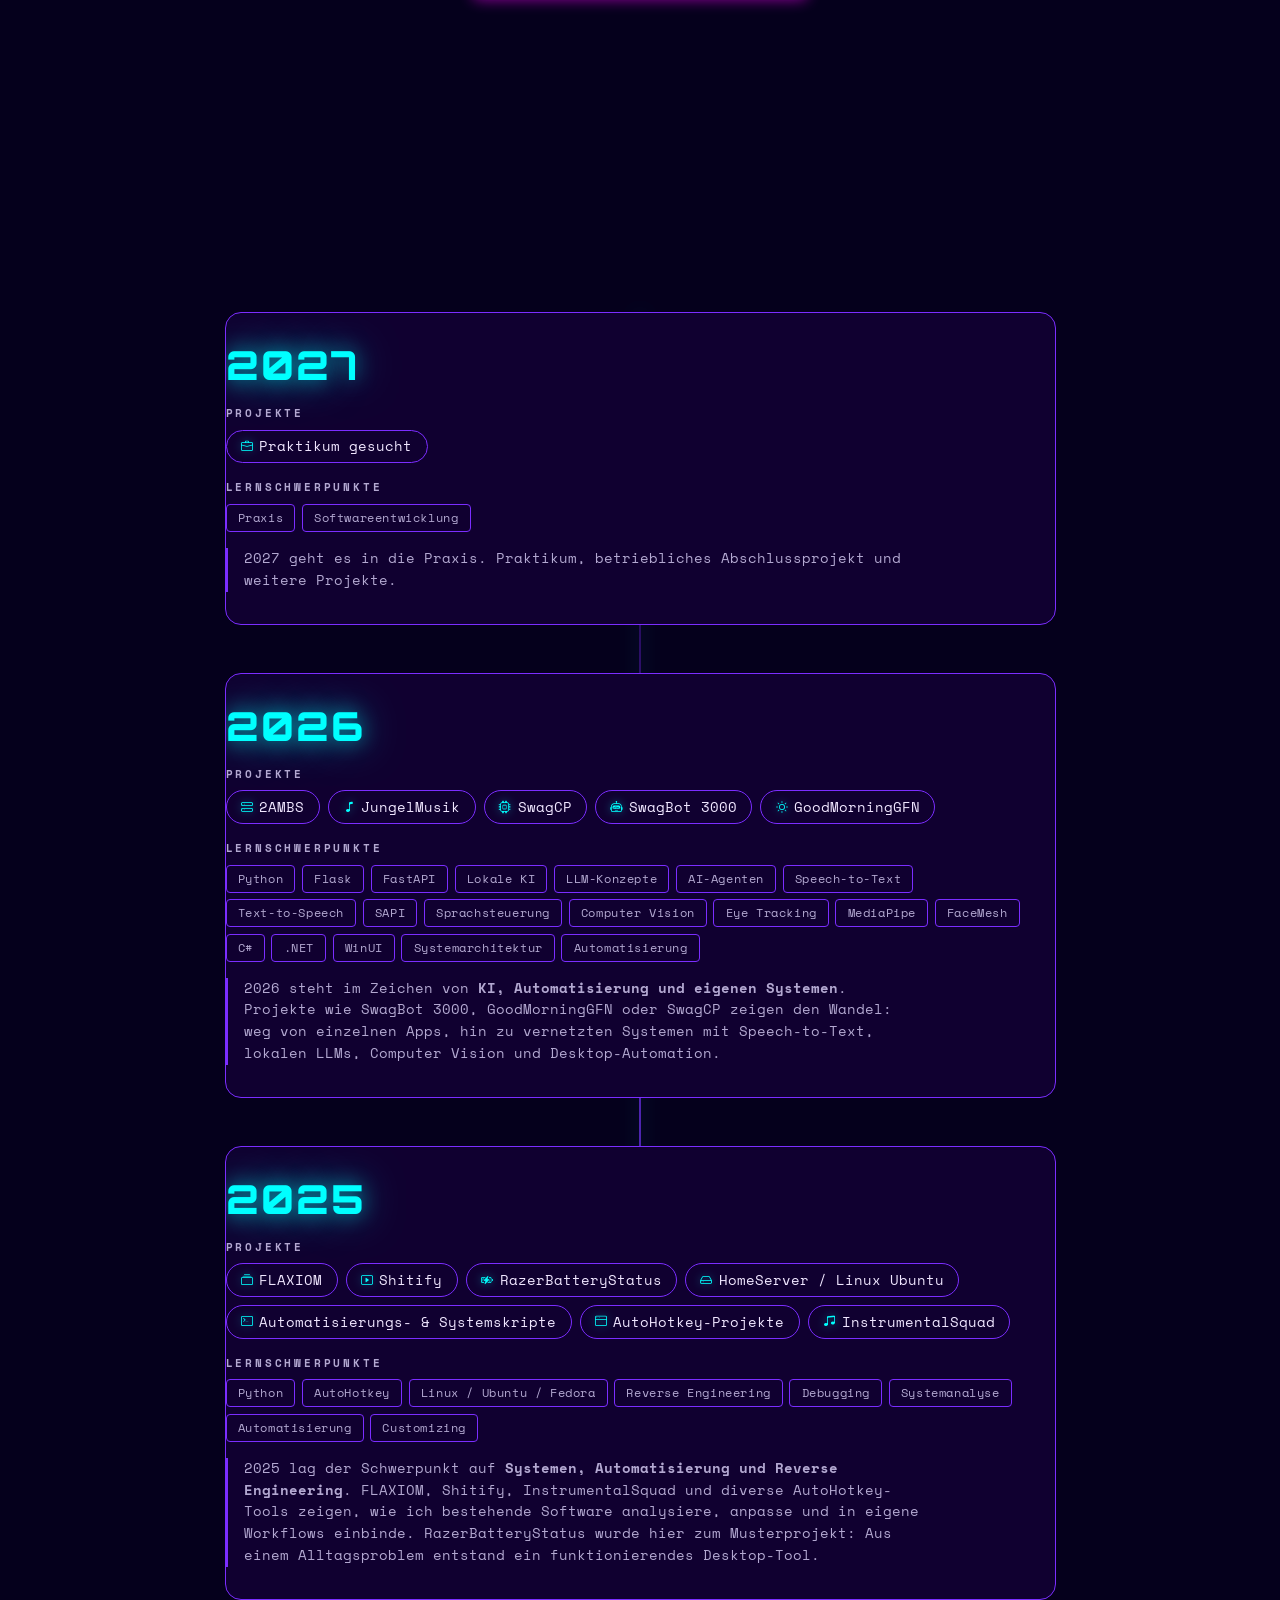
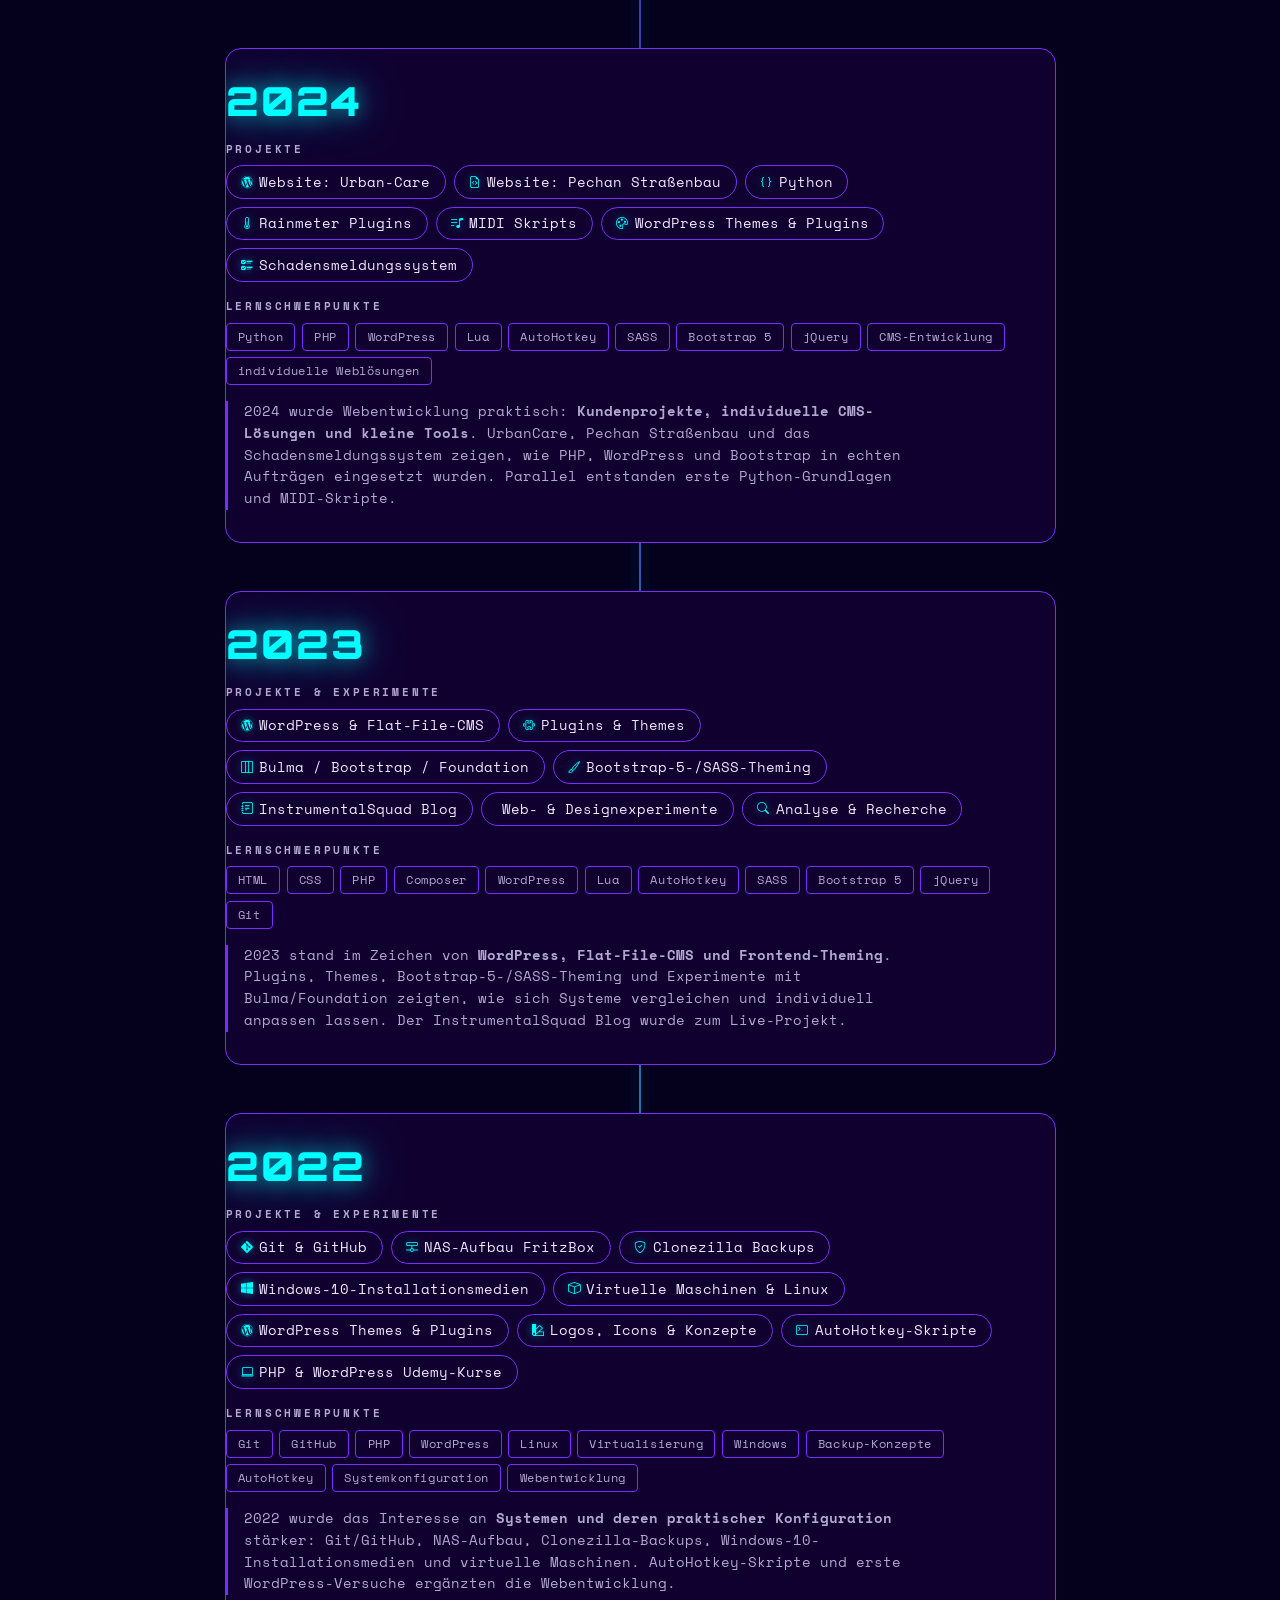
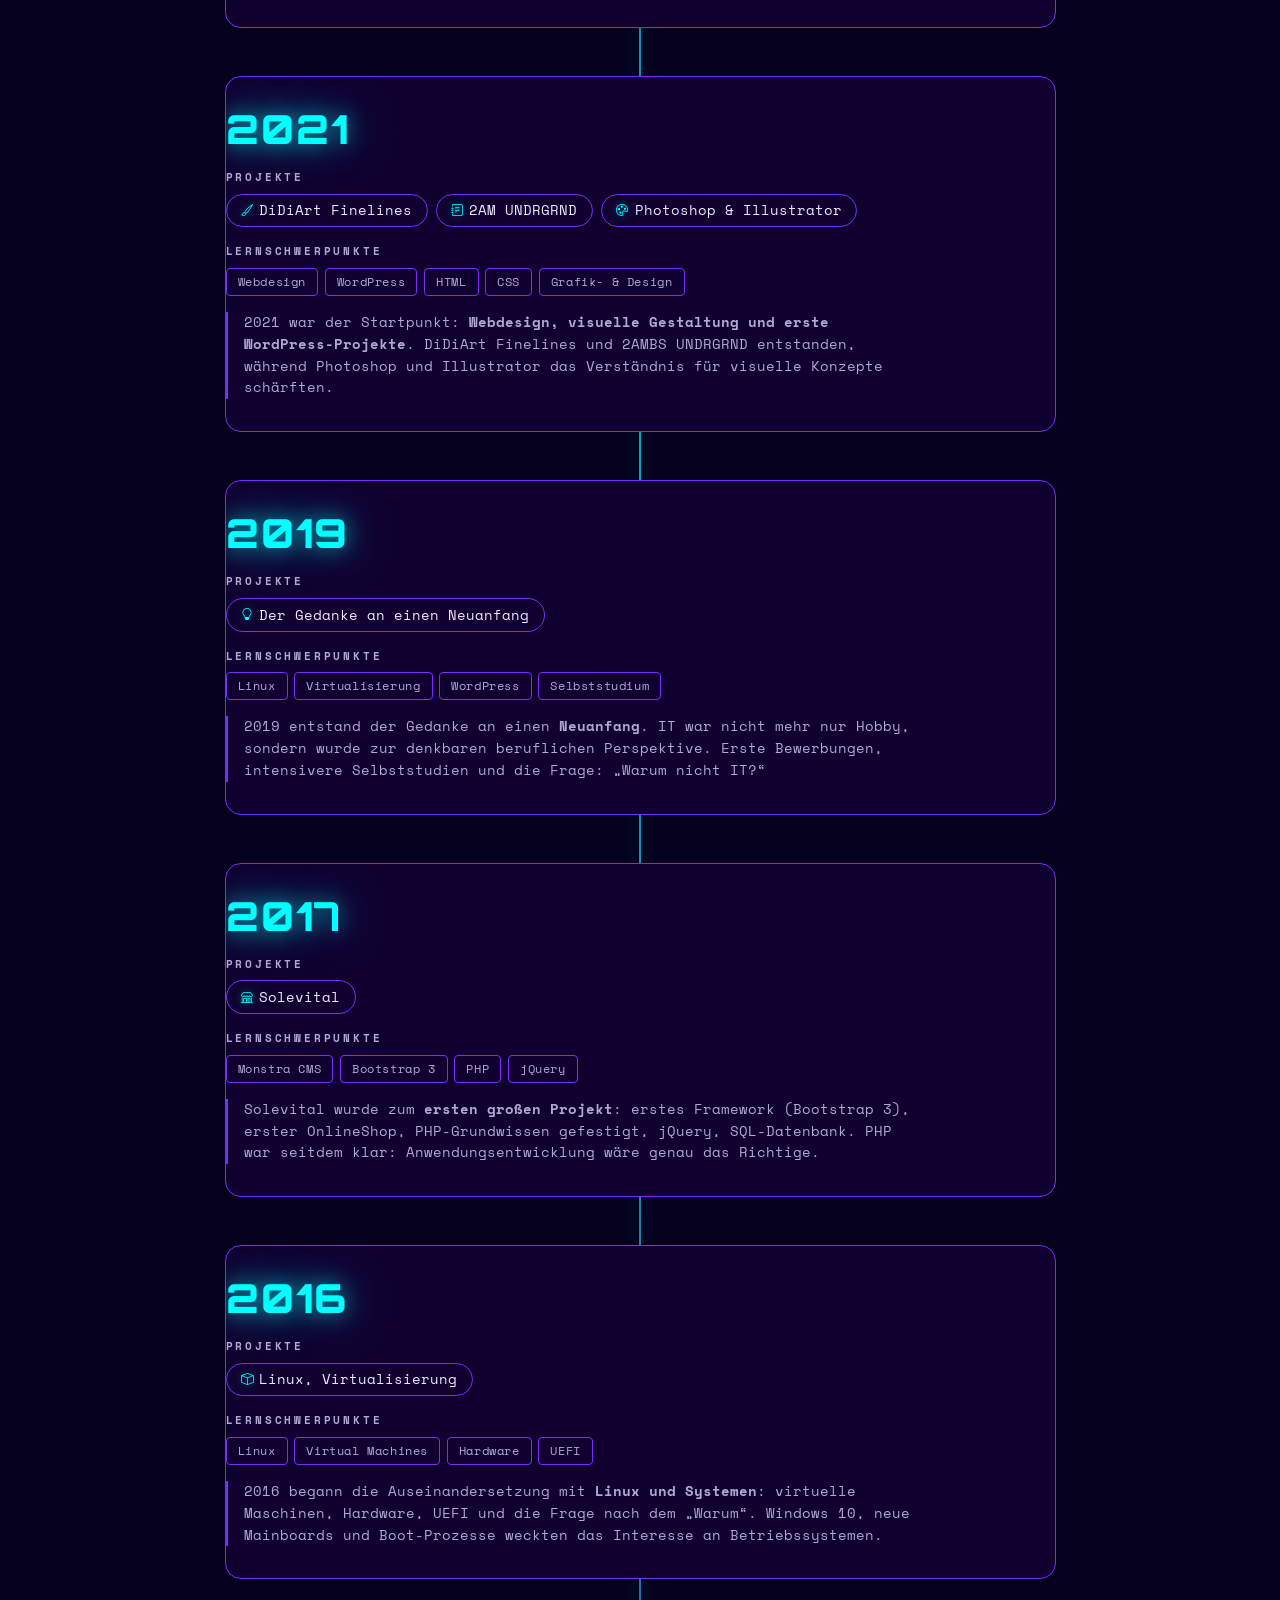
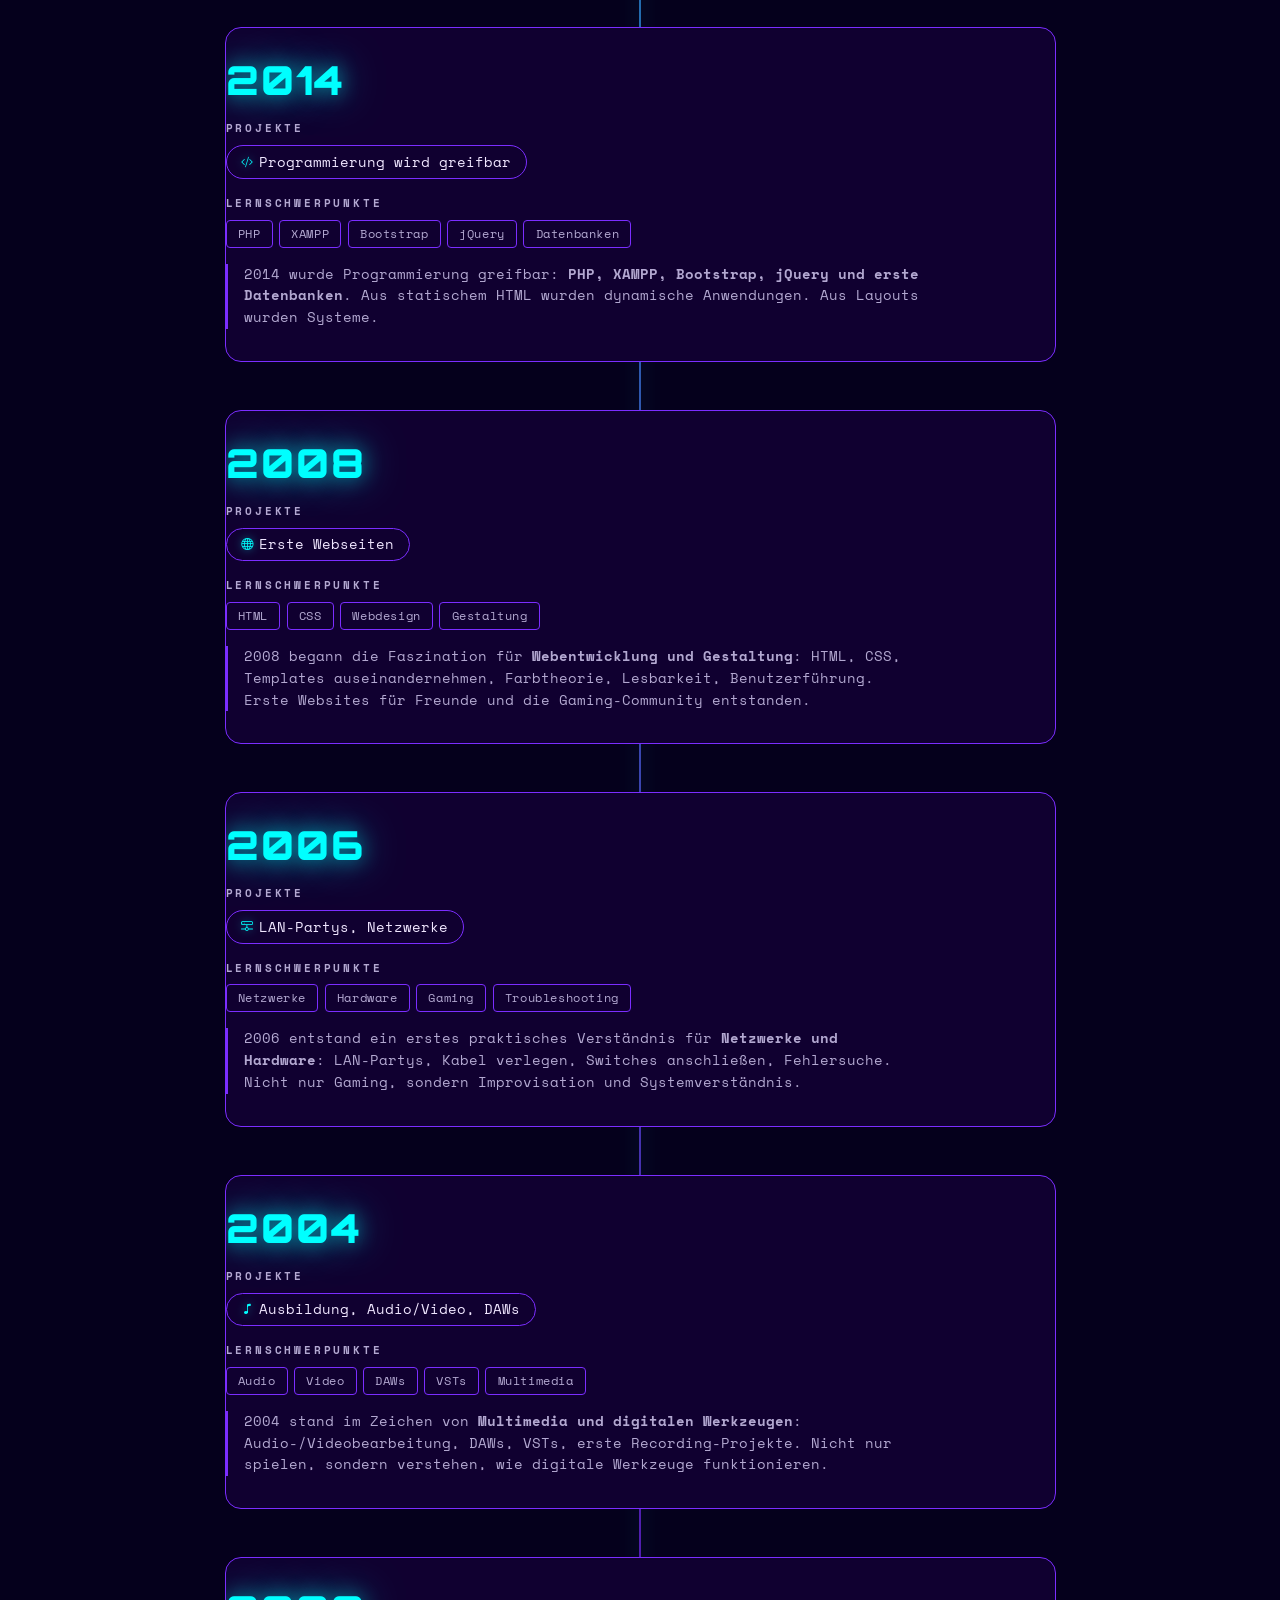
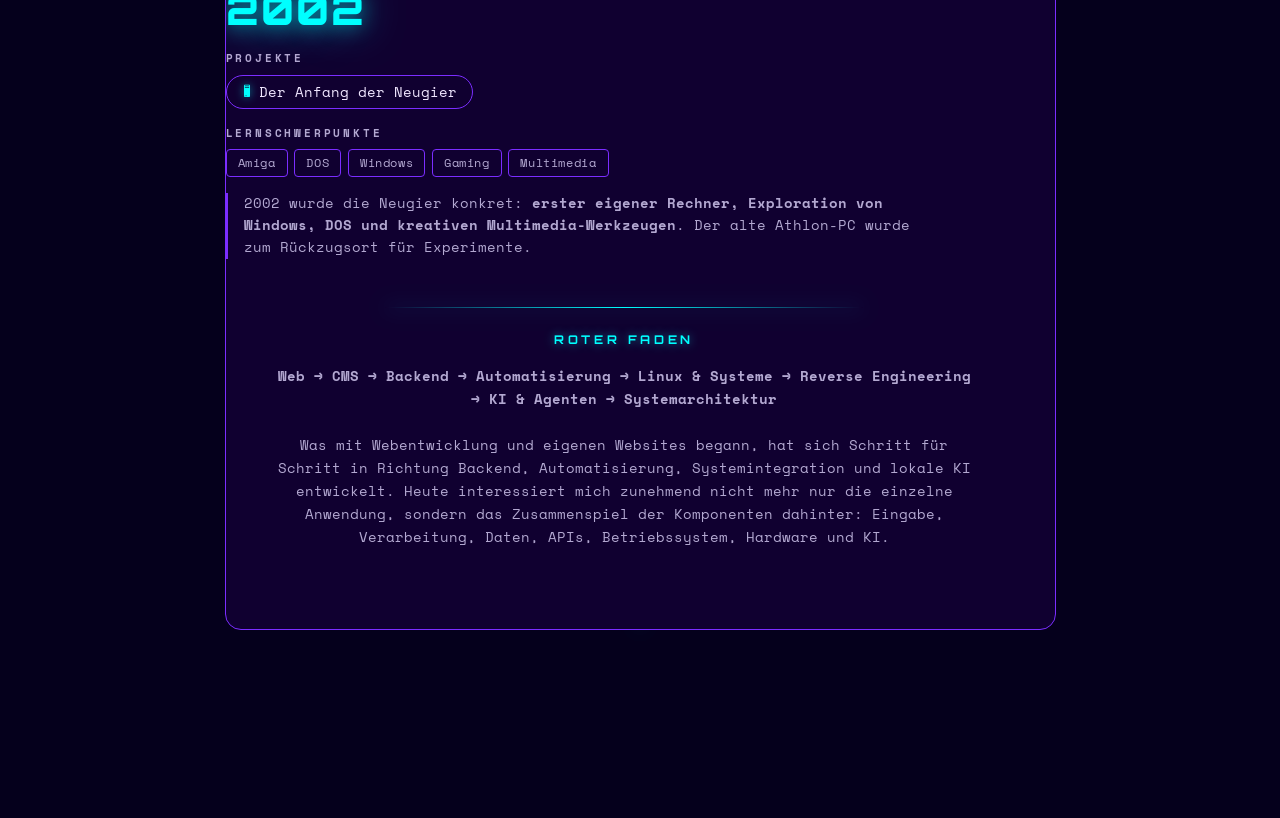
==== commit c930719d: "Fix project overview layout: single column, full width, no horizontal scroll" ====
--- a/index.html
+++ b/index.html
@@ -13,8 +13,8 @@
     <div class="news-ticker-wrap">
       <div class="news-ticker-track">
         <div class="news-ticker-content">
-          <span class="news-ticker-item">Moin 👋 Schön, dass du da bist • Hier findest du Projekte, Experimente und meinen Weg in die Softwareentwicklung • Aktuell arbeite ich an KI-, Automatisierungs- und Agentensystemen • Ich suche einen Praktikumsplatz als Fachinformatiker Anwendungsentwicklung ab Oktober 2027 • Feedback zum Portfolio? Nutze gerne den Bereich "Feedback & Bewertung" im Footer • Kontaktaufnahme und weitere Links findest du ebenfalls dort 📬 • </span>
-          <span class="news-ticker-item" aria-hidden="true">Moin 👋 Schön, dass du da bist • Hier findest du Projekte, Experimente und meinen Weg in die Softwareentwicklung • Aktuell arbeite ich an KI-, Automatisierungs- und Agentensystemen • Ich suche einen Praktikumsplatz als Fachinformatiker Anwendungsentwicklung ab Oktober 2027 • Feedback zum Portfolio? Nutze gerne den Bereich "Feedback & Bewertung" im Footer • Kontaktaufnahme und weitere Links findest du ebenfalls dort 📬 • </span>
+          <span class="news-ticker-item">👋 Willkommen! Schön, dass du da bist • Hier findest du Projekte, Experimente und meinen Weg in die Softwareentwicklung ••</span>
+          <span class="news-ticker-item" aria-hidden="true">• Ich suche ab sofort einen Praktikumsplatz im Bereich Anwendungsentwicklung ab Oktober 2027 (8 Monate) • </span>
         </div>
       </div>
     </div>
--- a/assets/sass/custom.css
+++ b/assets/sass/custom.css
@@ -12286,7 +12286,7 @@
 
 .hero-github-icon {
   position: absolute;
-  top: 1.25rem;
+  top: 3.5rem;
   right: 1.25rem;
   width: 44px;
   height: 44px;
@@ -12317,7 +12317,7 @@
     width: 40px;
     height: 40px;
     font-size: 1.15rem;
-    top: 1rem;
+    top: 3rem;
     right: 1rem;
   }
 }
@@ -12438,6 +12438,8 @@
 
 .hero-offcanvas .offcanvas-body {
   padding-bottom: 2rem;
+  overflow-x: hidden;
+  overflow-y: auto;
 }
 
 .hero-offcanvas .offcanvas-body::-webkit-scrollbar {
@@ -13357,7 +13359,7 @@
 
 .project-preview-grid {
   display: grid;
-  grid-template-columns: repeat(2, 1fr);
+  grid-template-columns: 1fr;
   gap: 1rem;
 }
 
@@ -13366,6 +13368,7 @@
   border: 1px solid rgba(255, 0, 255, 0.35);
   border-radius: 1.25rem;
   min-height: 330px;
+  width: 100%;
   cursor: pointer;
   transition: transform 0.25s ease, box-shadow 0.25s ease, border-color 0.25s ease;
 }
@@ -13556,6 +13559,7 @@
 }
 
 .portfolio-modal__body {
+  overflow-x: hidden;
   overflow-y: auto;
   flex: 1;
   padding: 1.25rem;
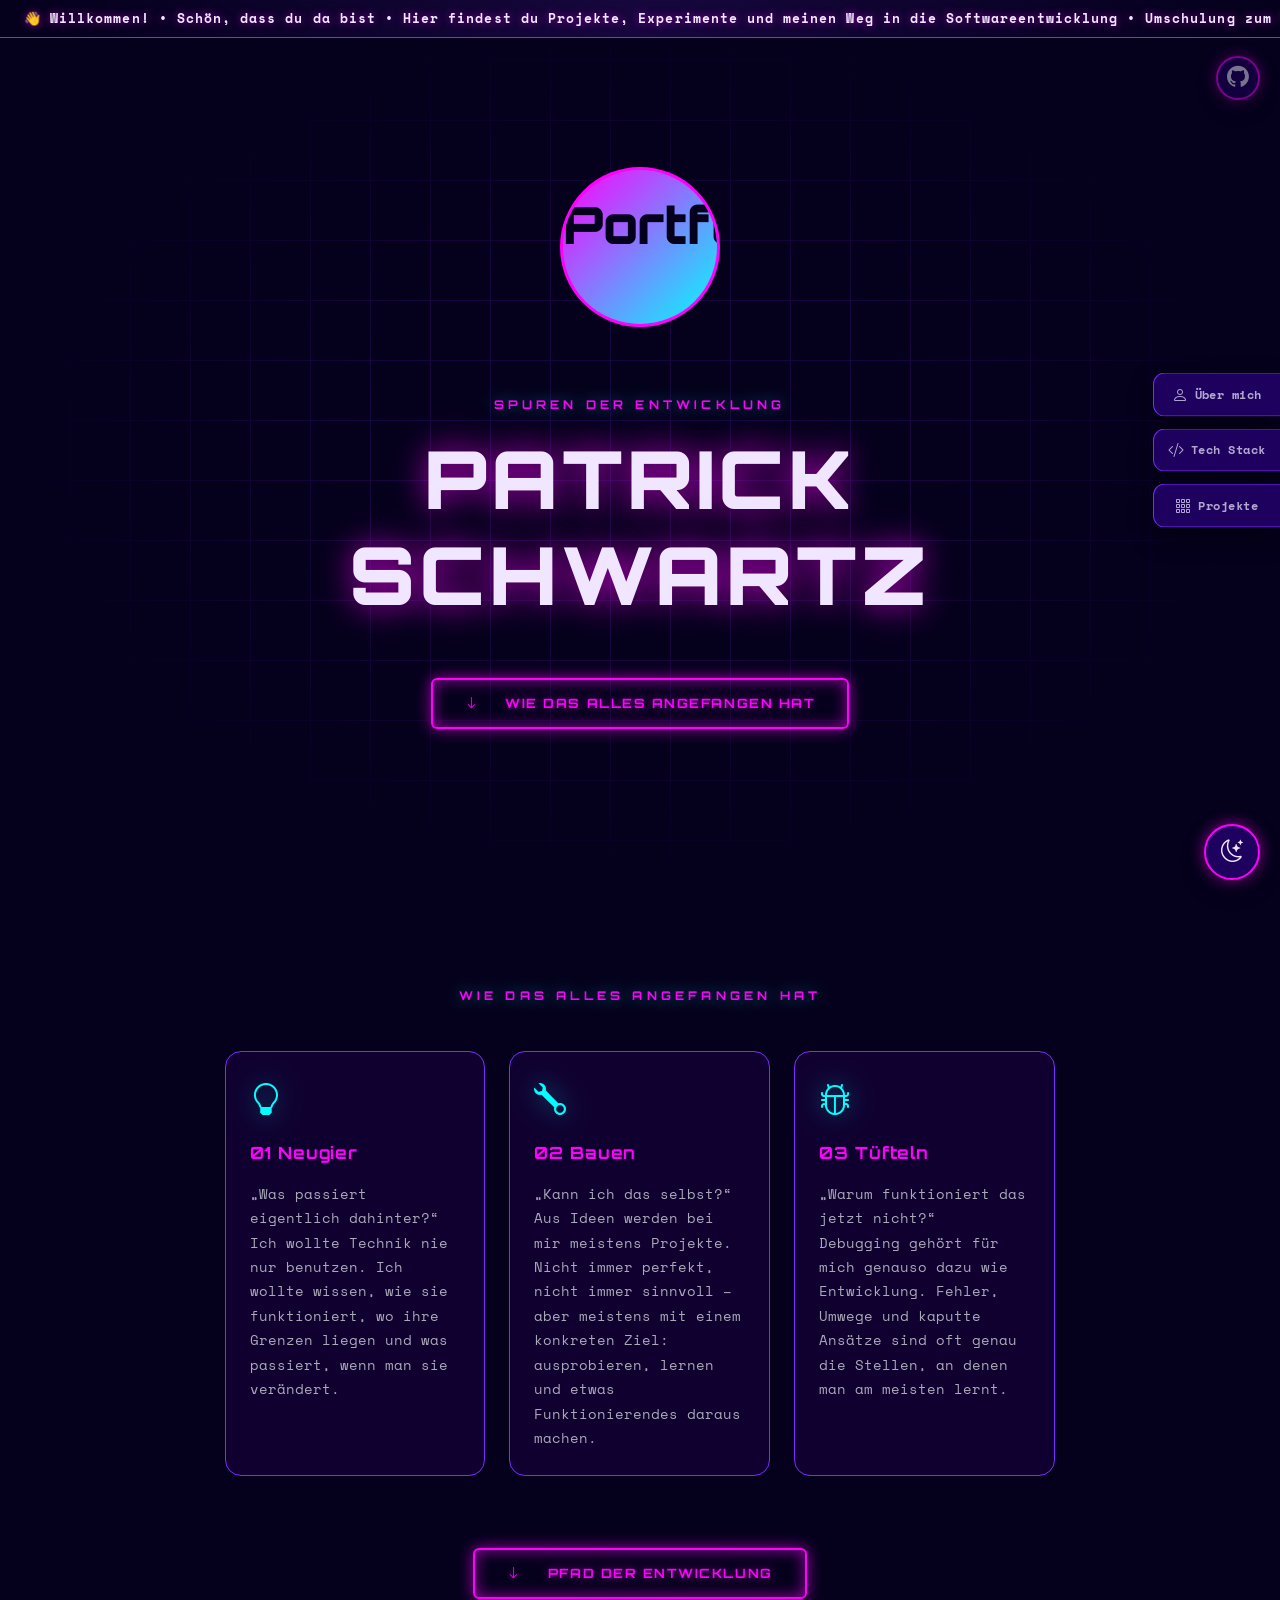
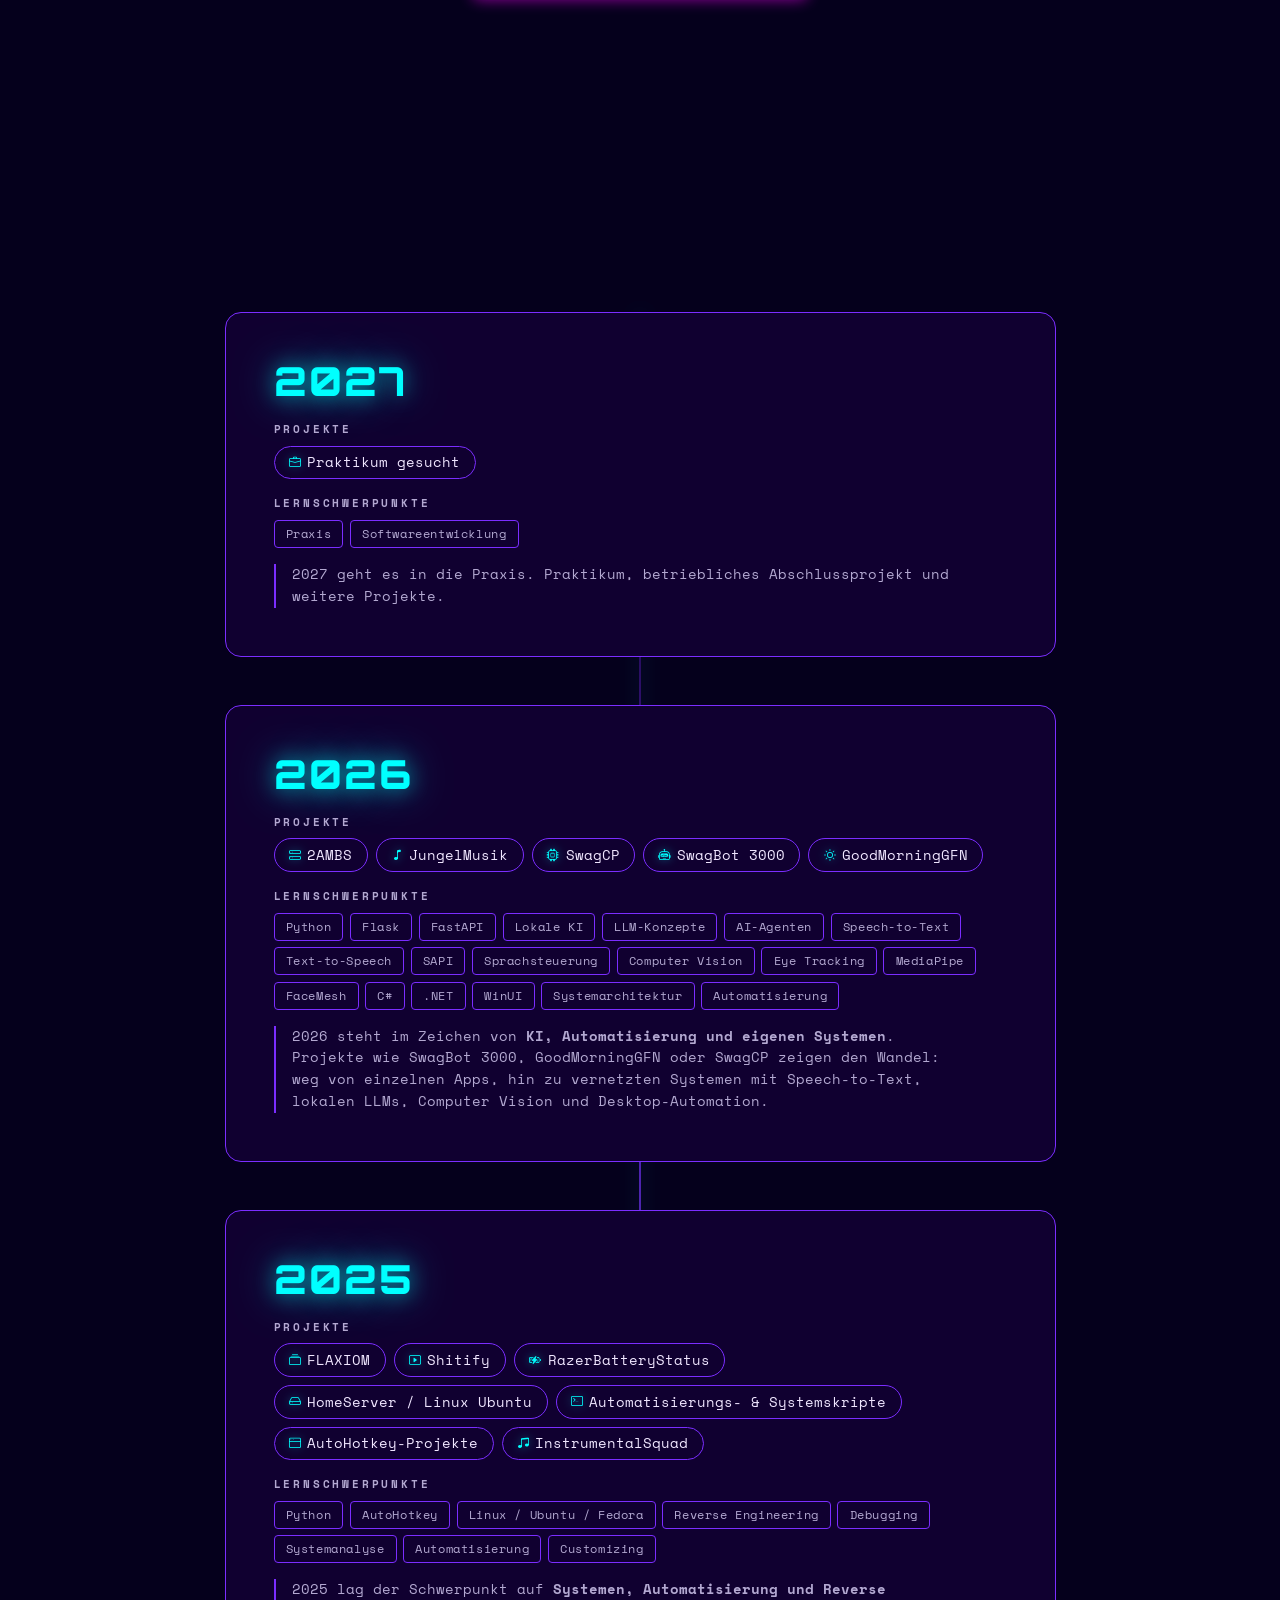
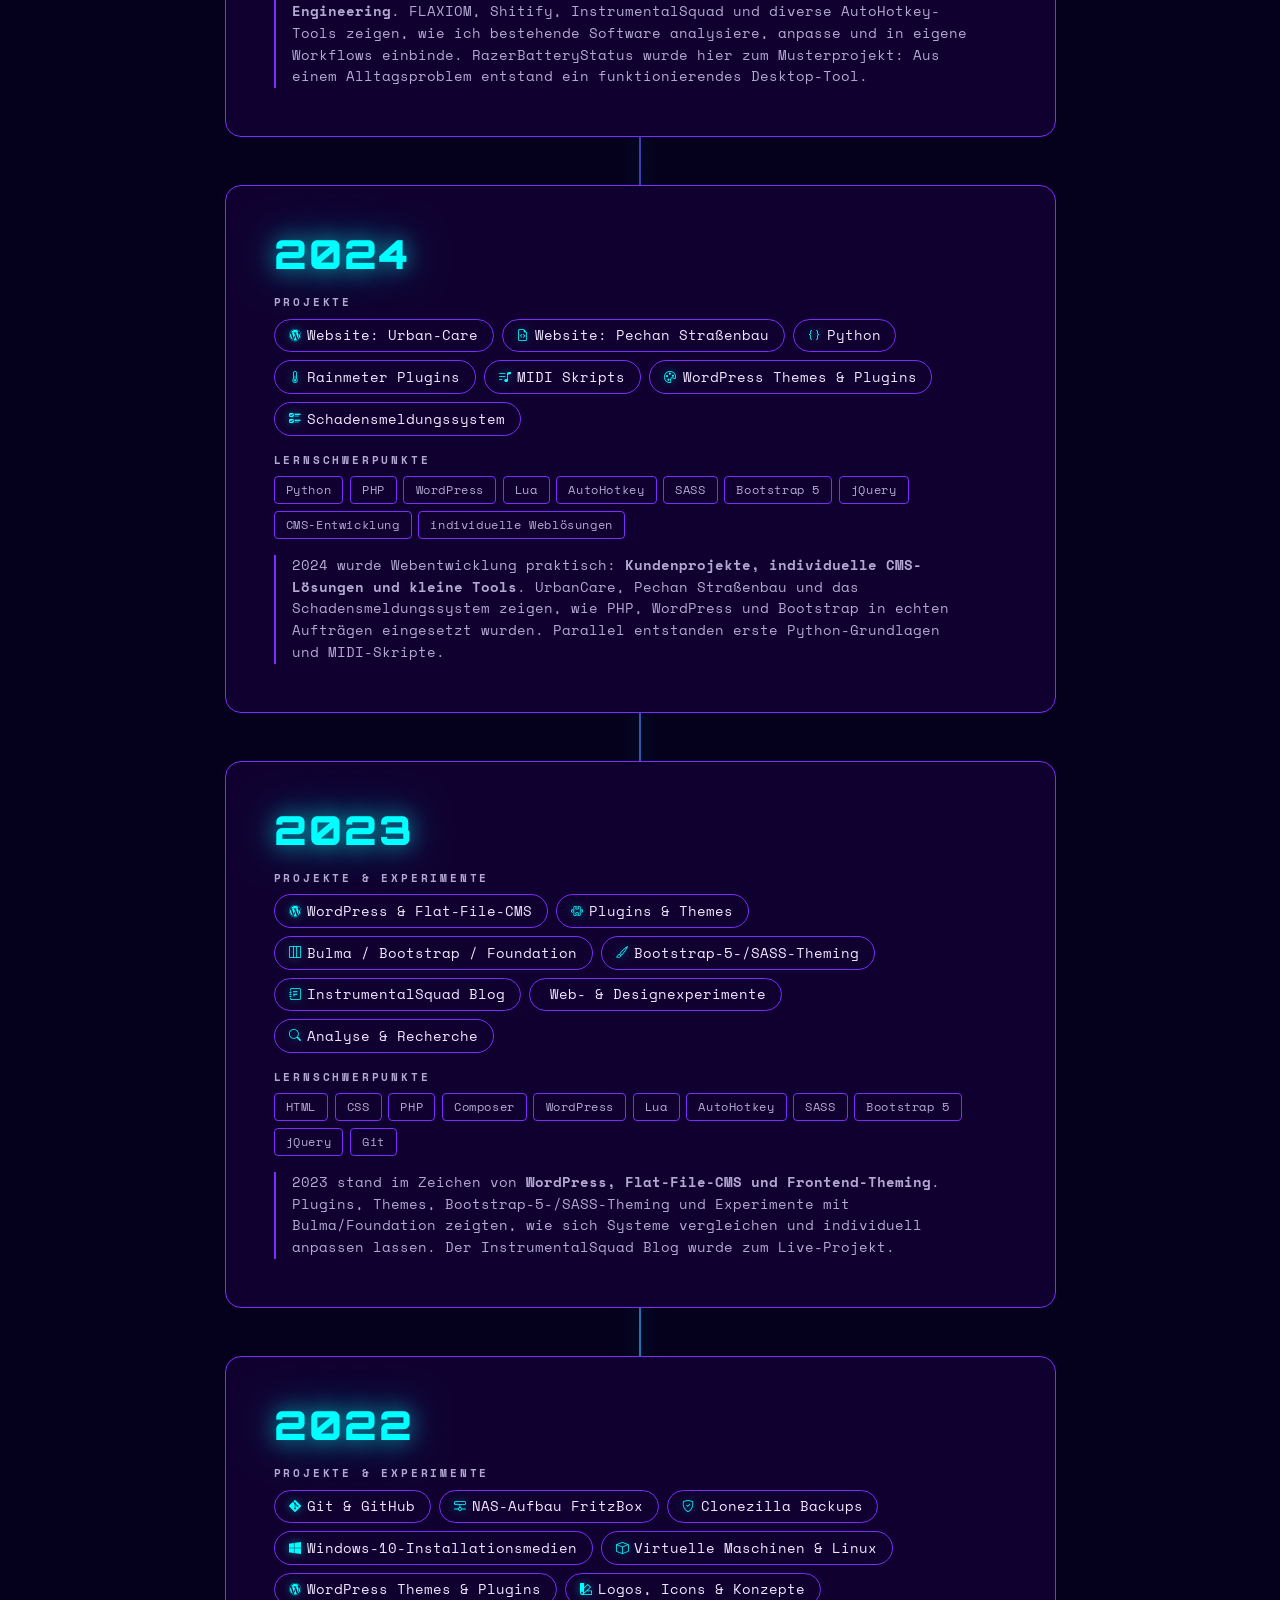
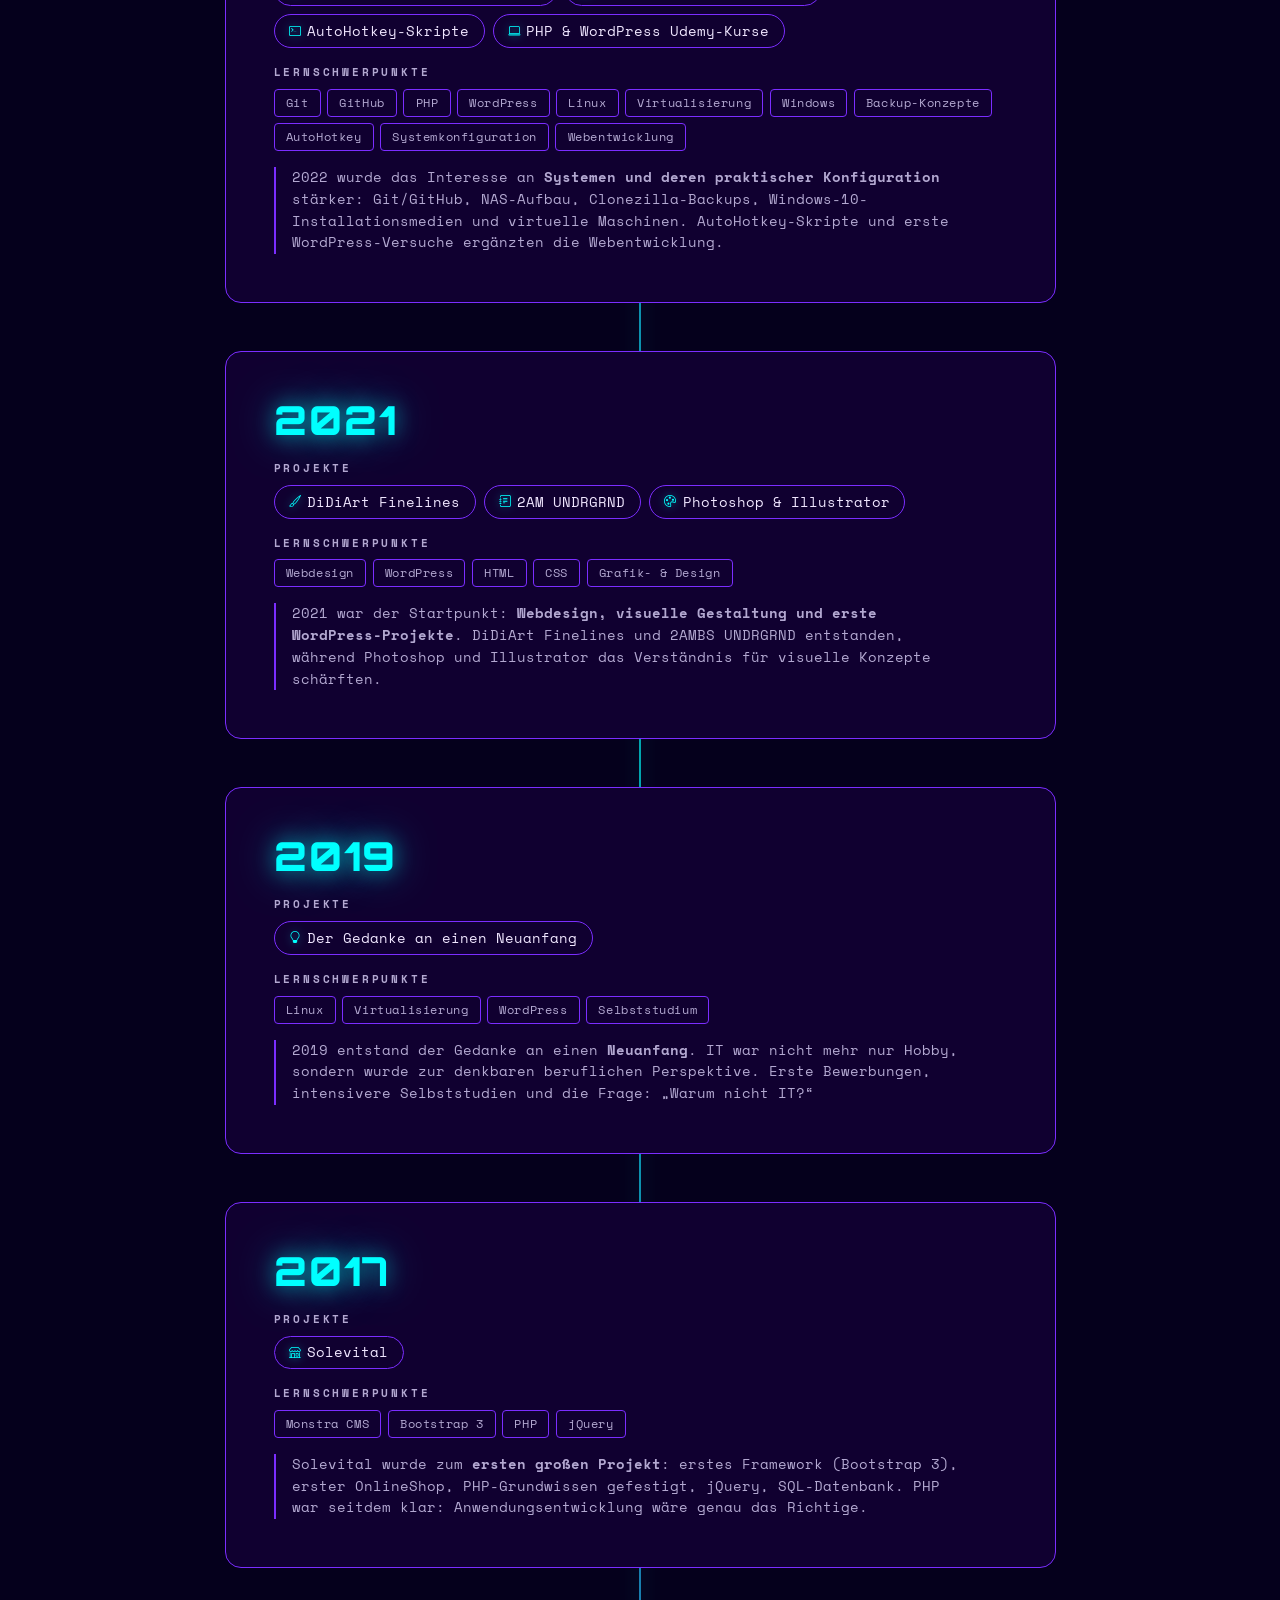
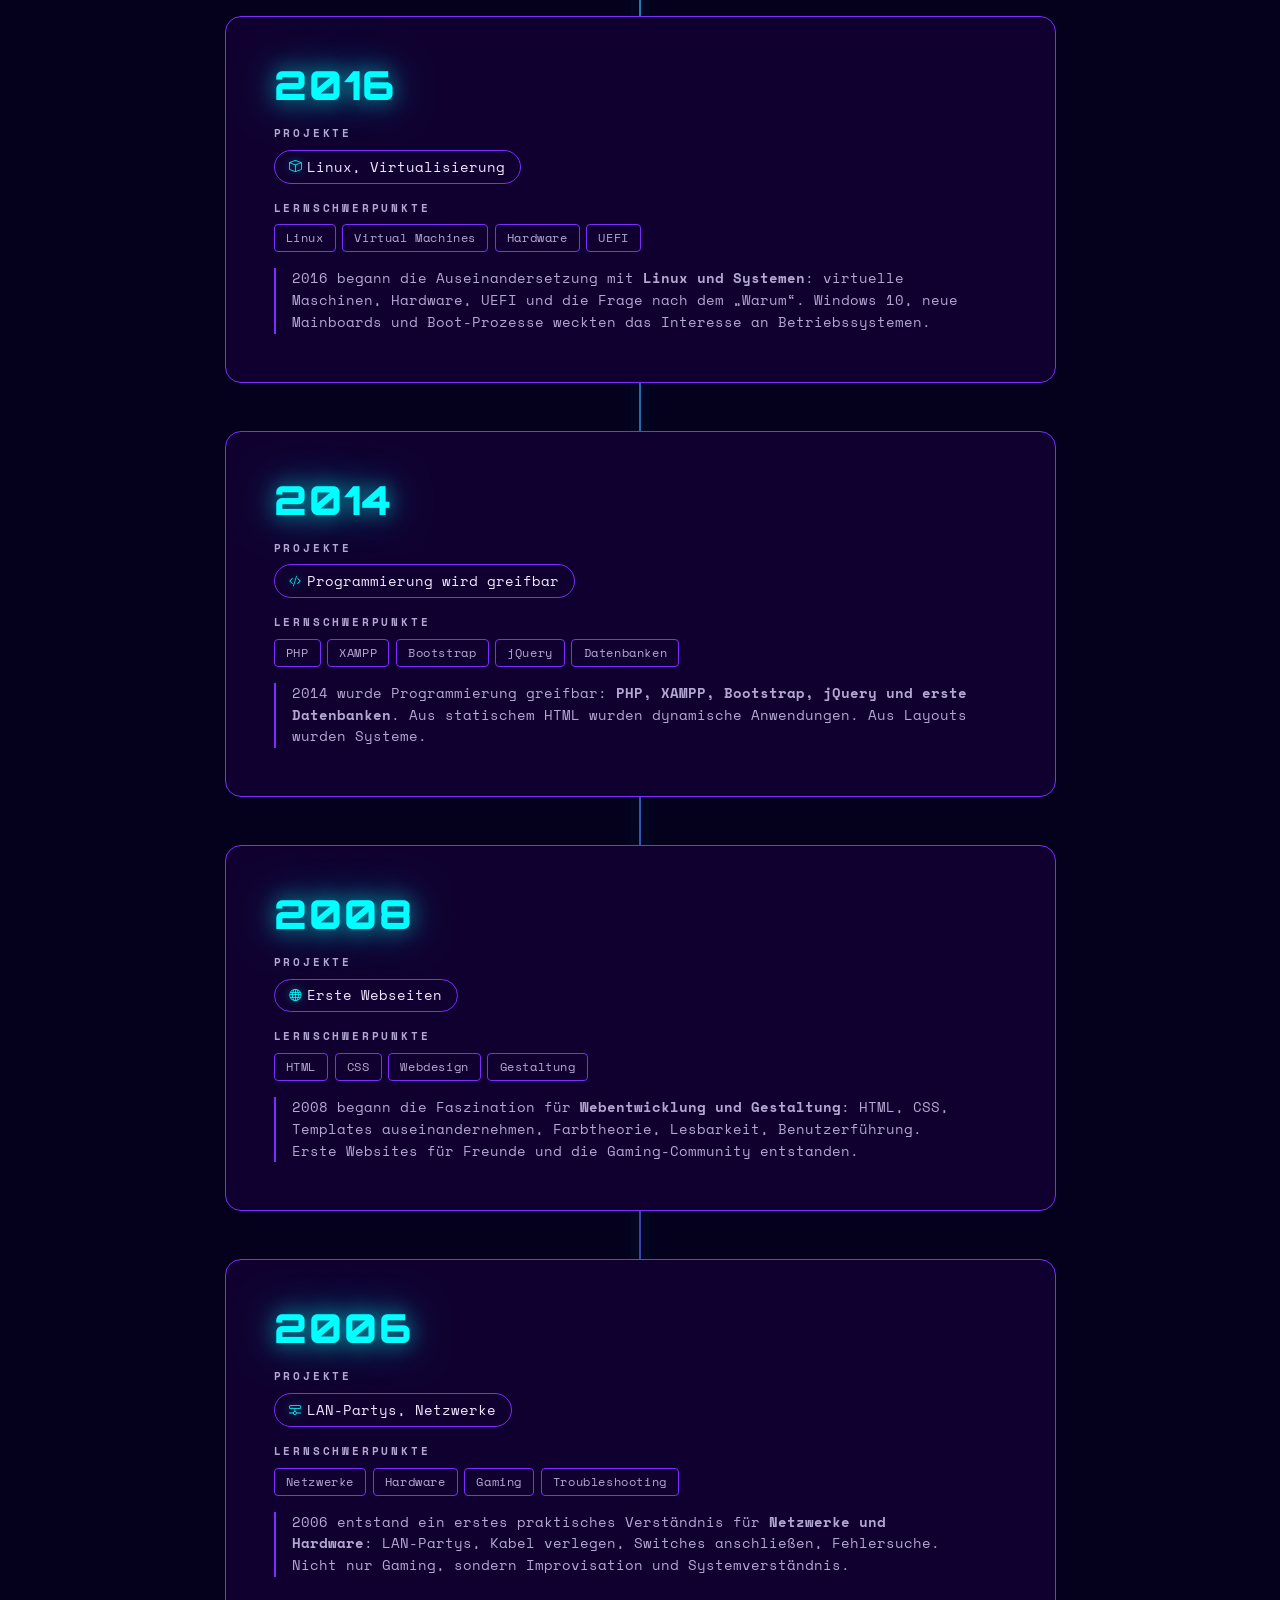
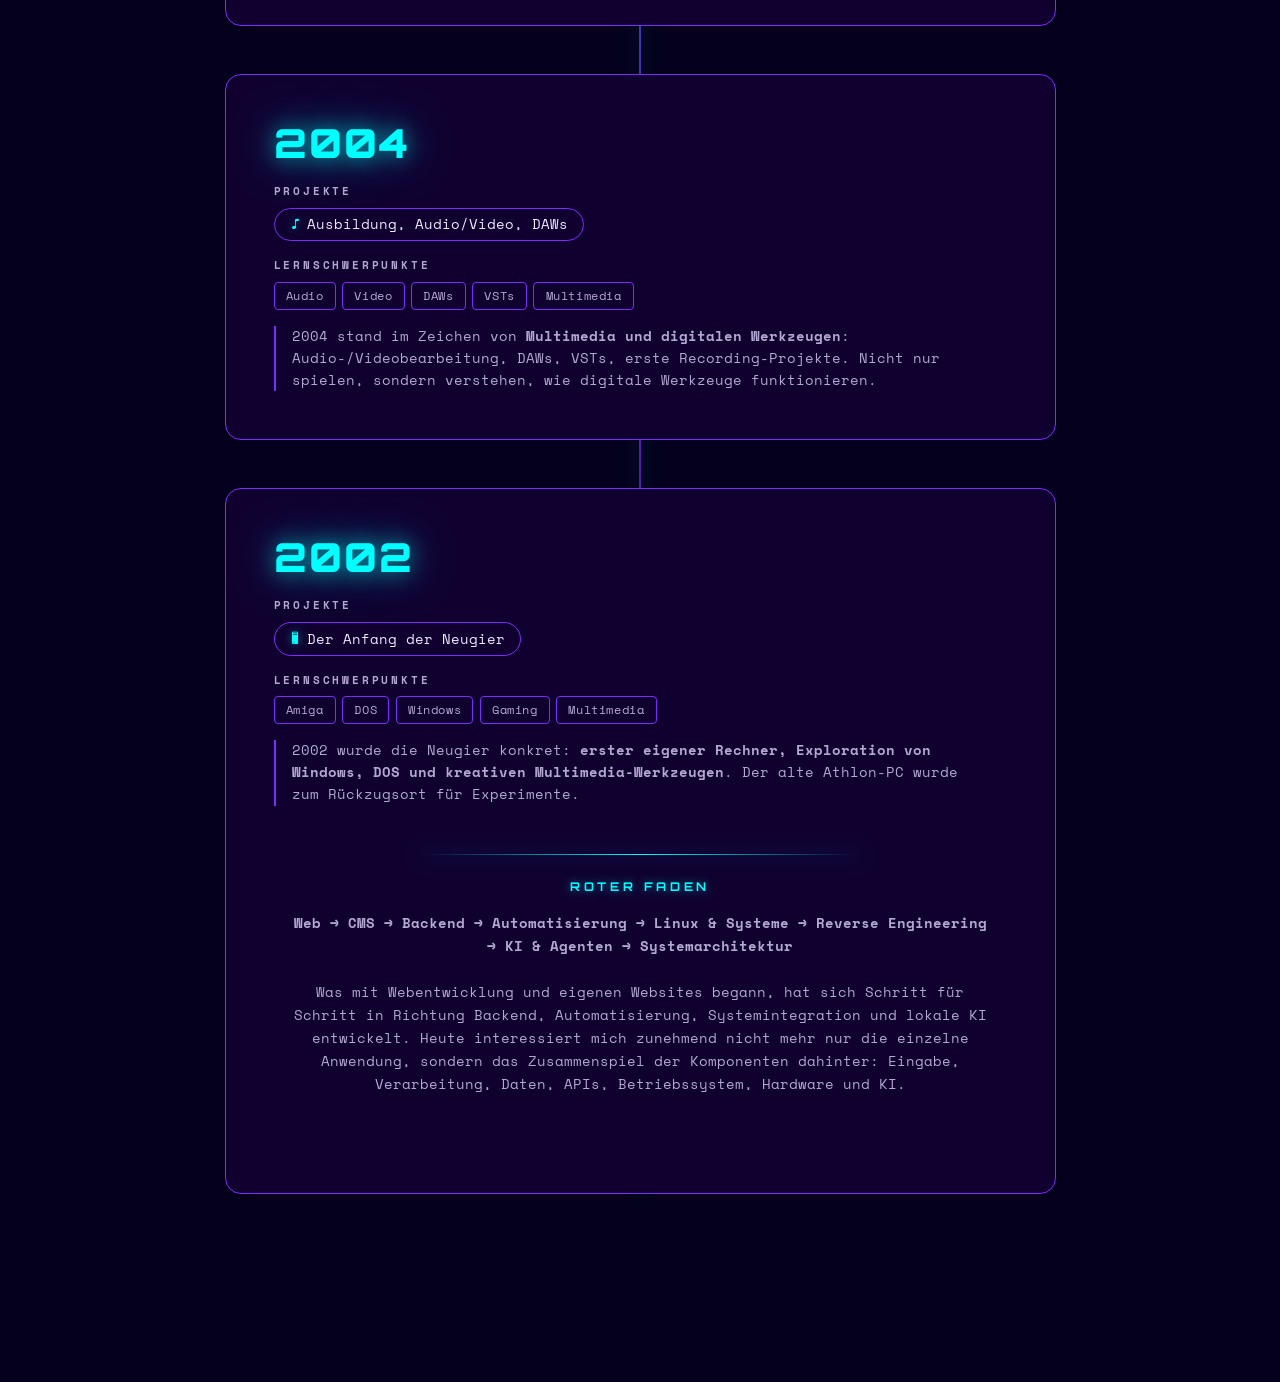
==== commit b644962e: "update" ====
--- a/index.html
+++ b/index.html
@@ -4,7 +4,7 @@
 <head>
     <meta charset="UTF-8">
     <meta name="viewport" content="width=device-width,initial-scale=1">
-    <title>Portfolio von Patrick Schwartz</title>
+    <title>Portfolio</title>
     <link rel="stylesheet" href="assets/icons/bootstrap-icons.min.css">
     <link rel="stylesheet" href="assets/sass/custom.css">
 </head>
@@ -13,8 +13,8 @@
     <div class="news-ticker-wrap">
       <div class="news-ticker-track">
         <div class="news-ticker-content">
-          <span class="news-ticker-item">👋 Willkommen! Schön, dass du da bist • Hier findest du Projekte, Experimente und meinen Weg in die Softwareentwicklung ••</span>
-          <span class="news-ticker-item" aria-hidden="true">• Ich suche ab sofort einen Praktikumsplatz im Bereich Anwendungsentwicklung ab Oktober 2027 (8 Monate) • </span>
+          <span class="news-ticker-item">👋 Willkommen! • Schön, dass du da bist • Hier findest du Projekte, Experimente und meinen Weg in die Softwareentwicklung • Umschulung zum Fachinformatiker Anwendungsentwicklung (IHK) bis 2028</span>
+          <span class="news-ticker-item" aria-hidden="true">• Ich suche ab sofort einen Praktikumsplatz im Bereich Anwendungsentwicklung ab Oktober 2027 (8 Monate) • Feedback zum Portfolio? Nutze gerne den Bereich "Feedback & Bewertung" um dieses Projekt zu bewerten und Feedback dazulassen • Möglichkeit zur Kontaktaufnahme und weitere Links findest du ebenfalls dort 📬</span>
         </div>
       </div>
     </div>
@@ -394,38 +394,18 @@
             </div>
             <div class="d-grid gap-3 small">
                 <div class="cv-profile p-3">
-                    <div class="text-accent mb-2"><i class="bi bi-lightning me-2"></i>Aktueller Stand</div>
-                    <p class="mb-0 text-muted">Aktuell liegt mein Fokus auf <strong>Umschulung, Weiterbildung und
-                            praktischer Softwareentwicklung</strong>. Ich verbinde die Inhalte der Umschulung mit
-                        eigenen Projekten, Kursen und Zertifikaten und versuche, Gelerntes möglichst direkt praktisch
-                        umzusetzen.</p>
-                    <p class="mb-0 text-muted mt-2">Besonders intensiv beschäftige ich mich derzeit mit <strong>KI und
-                            Systemarchitektur</strong> – darunter lokale Sprachmodelle, AI-Agenten, Speech-to-Text,
-                        Text-to-Speech, Voice-Cloning und Sprachsteuerung. Daraus ist unter anderem mein langfristiges
-                        Projekt <strong>SwagBot 3000</strong> entstanden.</p>
-                </div>
-                <div class="cv-profile p-3">
-                    <div class="text-accent mb-2"><i class="bi bi-diagram-3 me-2"></i>Projektweg &amp; Interessen</div>
-                    <p class="mb-0 text-muted">Ich bin technisch eher <strong>Allrounder als Spezialist</strong>. Über
-                        die Jahre habe ich mich mit Webentwicklung, Programmierung, Linux, Windows, Automatisierung,
-                        Hardware, Design, Audio und inzwischen zunehmend mit KI beschäftigt.</p>
-                    <p class="mb-0 text-muted mt-2">Mich interessiert vor allem das <strong>Verstehen von Konzepten und
-                            deren praktischer Umsetzung</strong>: analysieren, planen, bauen, testen, Fehler finden und
-                        verbessern.</p>
-                    <p class="mb-0 text-muted mt-2">Die breite Erfahrung bedeutet dabei nicht, jede Technologie bis ins
-                        letzte Detail zu beherrschen – dafür habe ich in vielen Bereichen praktische Berührungspunkte
-                        und kann Zusammenhänge schnell erfassen.</p>
-                </div>
-                <div class="cv-profile p-3">
-                    <div class="text-accent mb-2"><i class="bi bi-crosshair me-2"></i>Aktueller Fokus</div>
-                    <p class="mb-0 text-muted">Mein Schwerpunkt entwickelt sich zunehmend in Richtung <strong>KI,
-                            Softwareentwicklung und Systemarchitektur</strong>.</p>
-                    <p class="mb-0 text-muted mt-2">Dabei geht es mir nicht darum, möglichst viele Technologien
-                        aufzulisten, sondern darum zu verstehen, <strong>wie einzelne Komponenten zu einem
-                            funktionierenden Gesamtsystem werden</strong>.</p>
-                    <p class="mb-0 text-muted mt-2">Mein aktueller Ansatz ist daher simpel:</p>
-                    <p class="mb-0 text-muted mt-2"><strong>Lernen → ausprobieren → bauen → scheitern → verstehen →
-                            verbessern.</strong></p>
+                    <div class="text-accent mb-2">
+                        <i class="bi bi-lightning me-2"></i>Aktueller Stand
+                    </div>
+                    <p class="mb-0 text-muted">
+                    Aktuell liegt mein Schwerpunkt auf der Umschulung zum Fachinformatiker für Anwendungsentwicklung, der Vertiefung der
+                    Lehrinhalte sowie ergänzenden Weiterbildungen und Zertifizierungen. Dabei versuche ich, neue Konzepte möglichst direkt
+                    in eigenen Übungen und Projekten praktisch anzuwenden.<br><br>
+                    In der Freizeit beschäftige ich mich intensiv mit künstlicher Intelligenz, lokalen Sprachmodellen, Agenten, Machine
+                    Learning und modernen Softwarearchitekturen. Besonderes Interesse gilt der Analyse bestehender Systeme und Projekte, von
+                    der Architektur über technische Konzepte bis hin zur praktischen Umsetzung.<br><br>
+                    Ergänzend vertiefe ich kontinuierlich meine Kenntnisse in Python, Softwareentwicklung und Coding Standards. Eigene
+                    Projekte wie <strong>SwagBot_3000“</strong> dienen dabei als praktische Spielwiese für neue Technologien und Ideen.</p>
                 </div>
             </div>
         </div>
@@ -437,7 +417,7 @@
                 type="button" class="btn-close" data-bs-dismiss="offcanvas" aria-label="Close"></button>
         </div>
         <div class="offcanvas-body">
-            <p class="offcanvas-intro text-muted small mb-4">Keine vollständige Skill-Liste. Ein kompakter Überblick
+            <p class="offcanvas-intro text-muted small mb-4">Eine kompakte Übersicht 
                 über Technologien und Werkzeuge, mit denen ich praktisch gearbeitet, experimentiert und eigene Projekte
                 umgesetzt habe.</p>
             <div class="d-flex flex-column gap-3">
--- a/assets/sass/custom.css
+++ b/assets/sass/custom.css
@@ -8067,7 +8067,7 @@
   padding: 1.5rem !important;
 }
 
-.p-5 {
+.p-5, .tl-year-block {
   padding: 3rem !important;
 }
 
@@ -13000,6 +13000,7 @@
   border: 1px solid var(--border);
   border-radius: 16px;
   height: 100%;
+  width: 100%;
   transition: transform 0.4s ease, border-color 0.4s ease, box-shadow 0.4s ease;
   position: relative;
   overflow: hidden;
